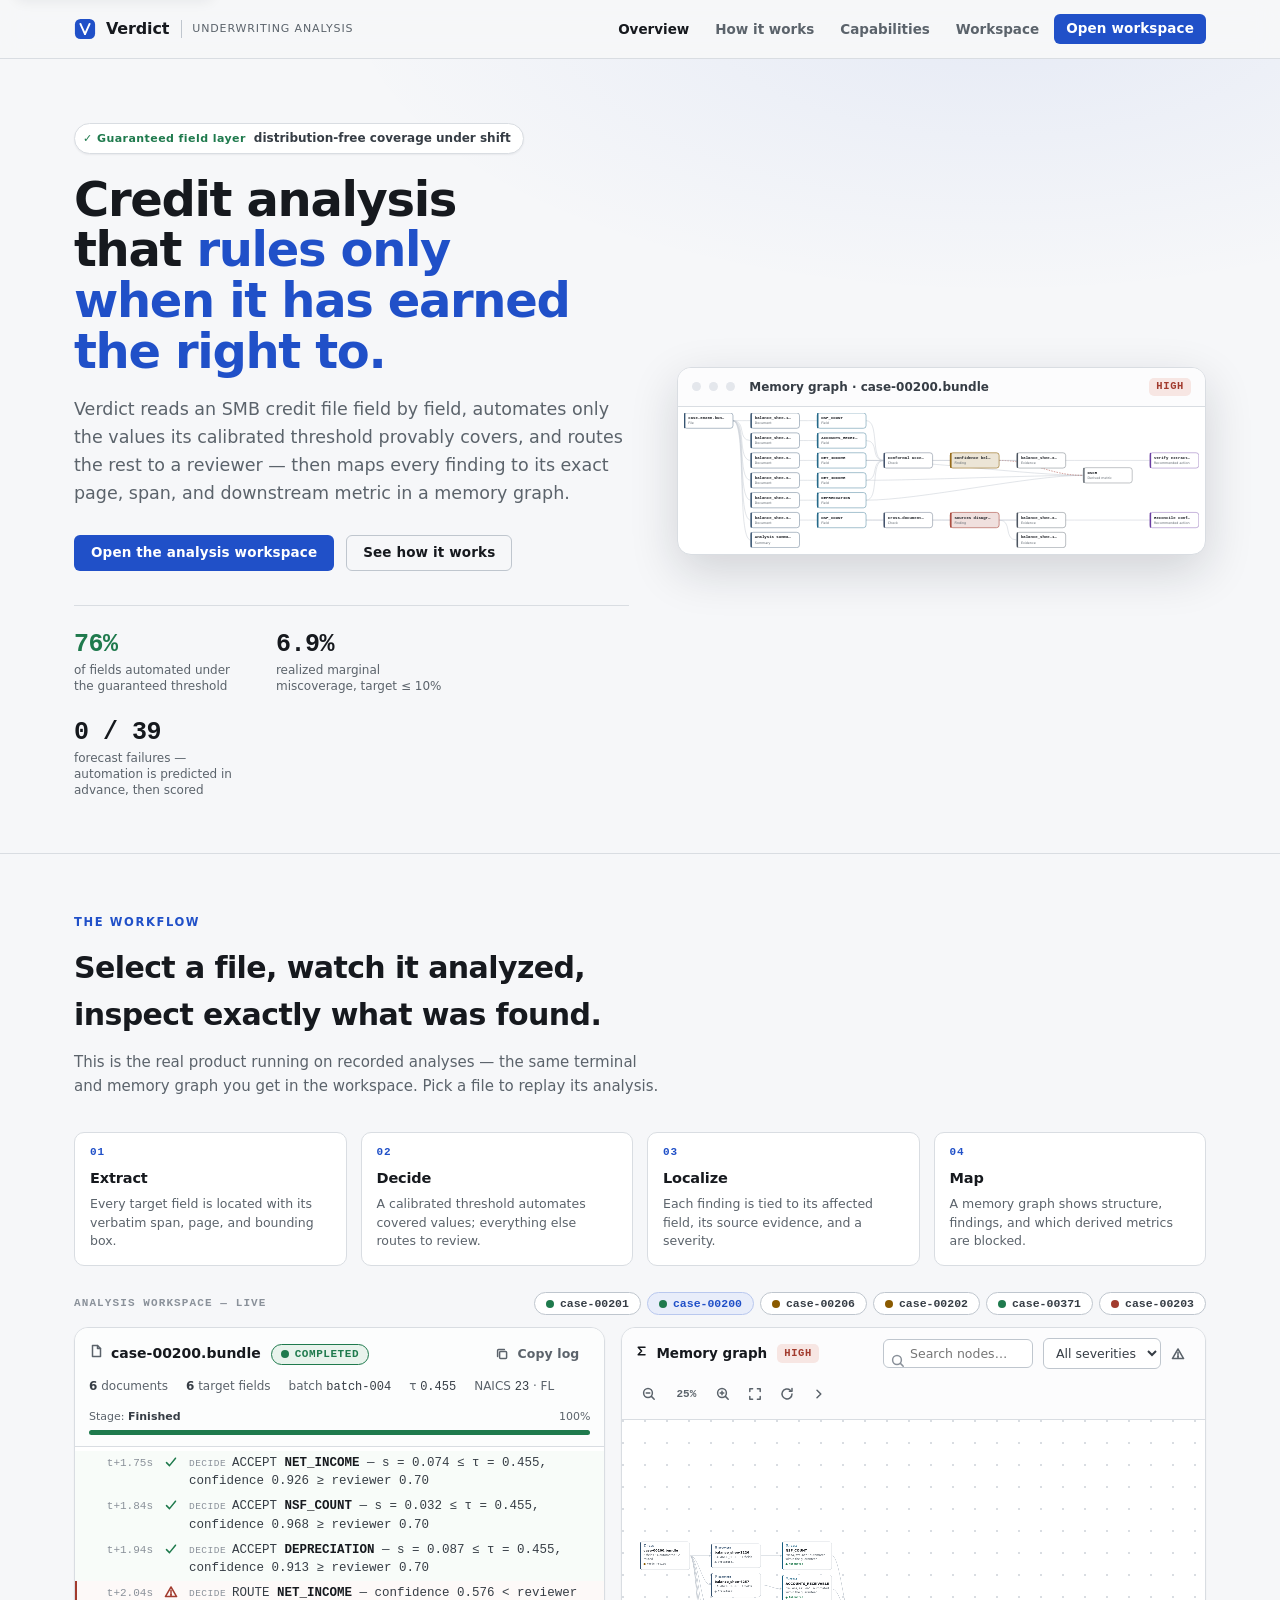
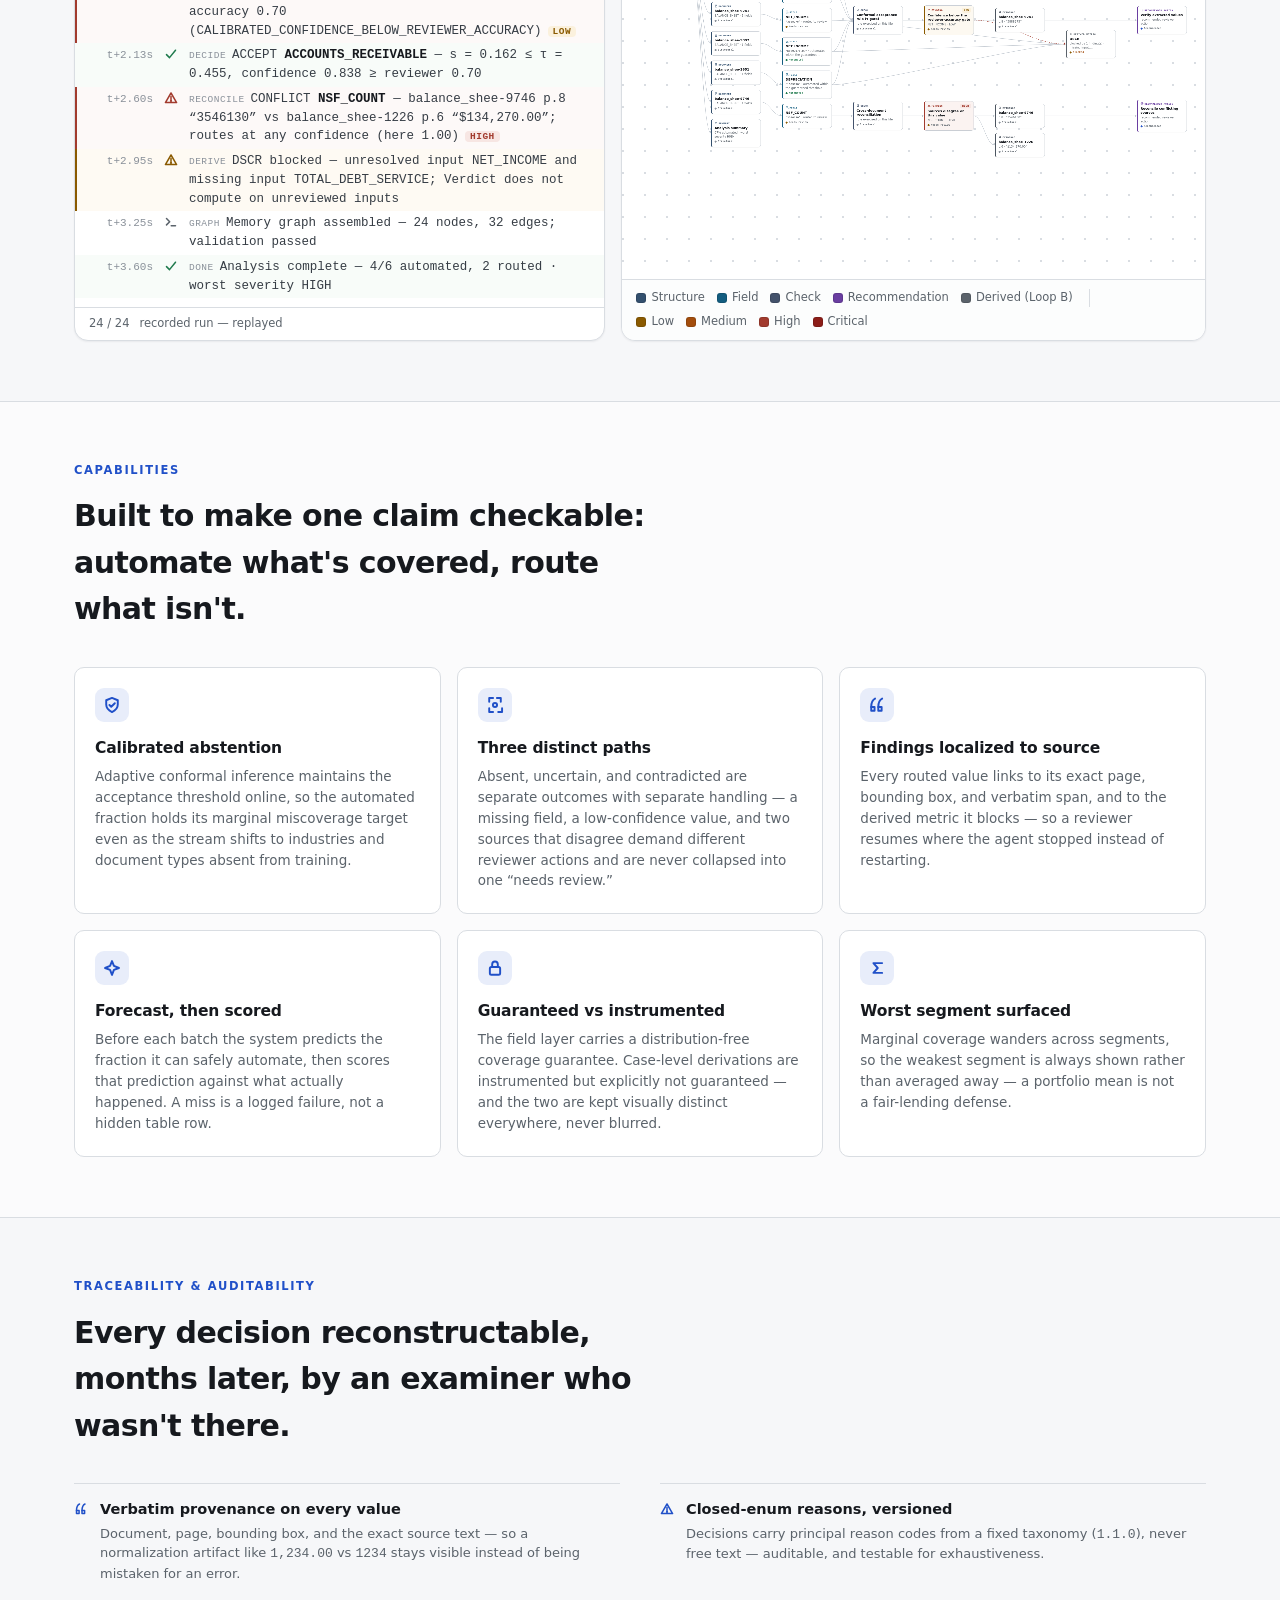
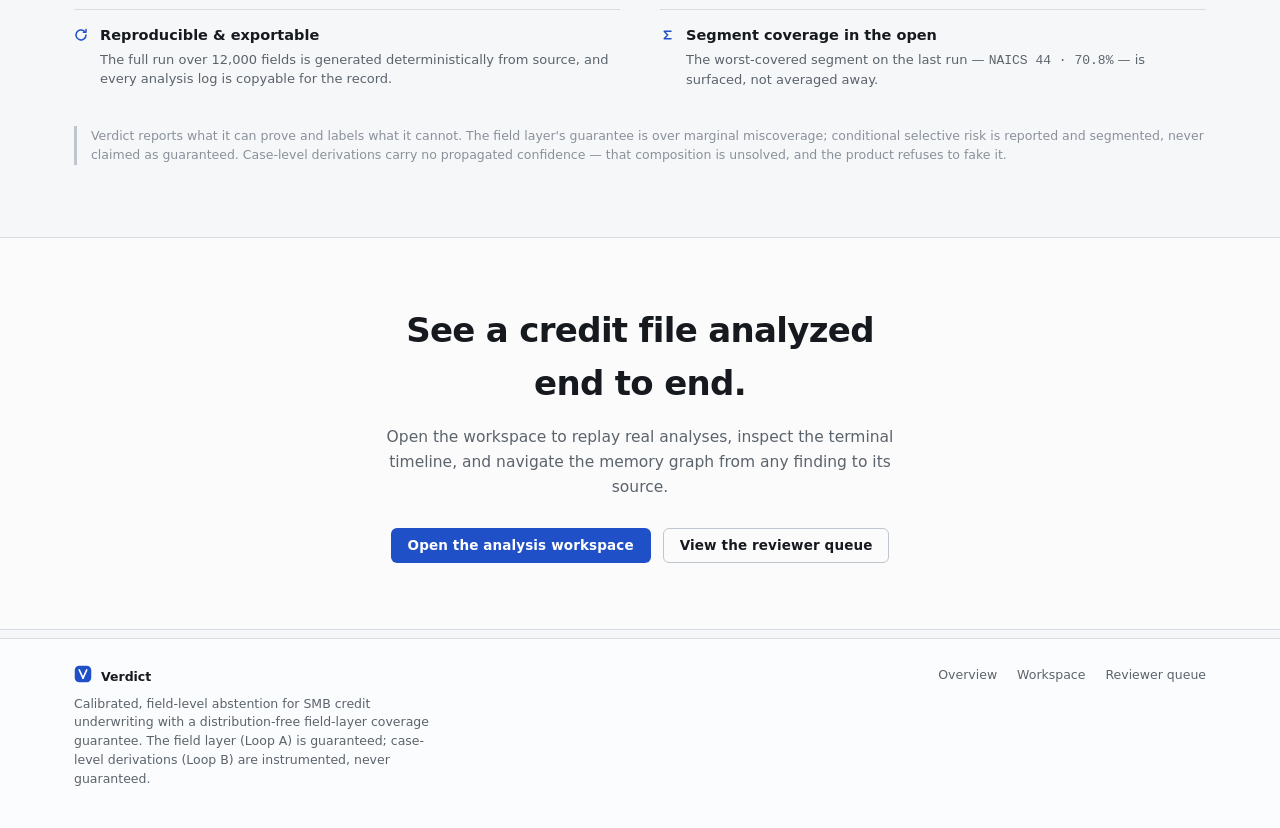
==== Verdictproject/frontend/index.html @ 1e88bda5 "Initial commit" ====
<!doctype html>
<html lang="en">
<head>
<meta charset="utf-8">
<meta name="viewport" content="width=device-width, initial-scale=1">
<title>Verdict — credit underwriting that only rules when it has earned the right to</title>
<meta name="description" content="Verdict analyzes SMB credit files field by field, automates only what its calibrated threshold covers, and maps every finding to its exact source in a memory graph. The field layer carries a distribution-free coverage guarantee.">
<link rel="stylesheet" href="assets/verdict.css">
<link rel="stylesheet" href="assets/terminal.css">
<link rel="stylesheet" href="assets/memory-graph.css">
<link rel="stylesheet" href="assets/home.css">
</head>
<body class="v-body">
<a class="v-skip" href="#flow">Skip to product demo</a>

<nav class="v-nav" aria-label="Primary">
  <div class="v-nav-in">
    <a class="v-brand" href="index.html">
      <span id="nav-logo"></span>
      <span>Verdict</span>
      <span class="v-brand-sub">Underwriting analysis</span>
    </a>
    <div class="v-nav-links">
      <a href="index.html" aria-current="page">Overview</a>
      <a href="#flow">How it works</a>
      <a href="#capabilities">Capabilities</a>
      <a href="workspace.html">Workspace</a>
      <a class="v-btn v-btn-primary v-btn-sm" href="workspace.html">Open workspace</a>
    </div>
  </div>
</nav>

<main class="home">
  <!-- HERO -->
  <header class="hero">
    <div class="hero-in">
      <div>
        <span class="hero-badge">
          <span class="v-chip v-chip-g">&#10003; Guaranteed field layer</span>
          distribution-free coverage under shift
        </span>
        <h1>Credit analysis that <span class="accent">rules only when it has earned the right to.</span></h1>
        <p class="hero-sub">Verdict reads an SMB credit file field by field, automates only the
          values its calibrated threshold provably covers, and routes the rest to a reviewer —
          then maps every finding to its exact page, span, and downstream metric in a memory graph.</p>
        <div class="hero-cta">
          <a class="v-btn v-btn-primary" href="workspace.html">Open the analysis workspace</a>
          <a class="v-btn v-btn-outline" href="#flow">See how it works</a>
        </div>
        <div class="hero-metrics">
          <div class="hero-metric">
            <div class="n pass" id="m-automated">—</div>
            <div class="l">of fields automated under the guaranteed threshold</div>
          </div>
          <div class="hero-metric">
            <div class="n" id="m-miscoverage">—</div>
            <div class="l">realized marginal miscoverage, target <span id="m-alpha">—</span></div>
          </div>
          <div class="hero-metric">
            <div class="n" id="m-forecast-fail">—</div>
            <div class="l">forecast failures — automation is predicted in advance, then scored</div>
          </div>
        </div>
      </div>
      <div class="hero-preview" aria-label="Live memory-graph preview">
        <div class="hero-preview-bar">
          <span class="dot"></span><span class="dot"></span><span class="dot"></span>
          <span class="title">Memory graph · <span id="hero-preview-file">credit file</span></span>
          <span class="v-sev v-sev-NONE tag" id="hero-preview-sev">—</span>
        </div>
        <div class="hero-preview-body"><div id="hero-graph"></div></div>
      </div>
    </div>
  </header>

  <!-- WORKFLOW / PRODUCT DEMO -->
  <section class="sec" id="flow">
    <div class="sec-head">
      <div class="v-eyebrow">The workflow</div>
      <h2>Select a file, watch it analyzed, inspect exactly what was found.</h2>
      <p>This is the real product running on recorded analyses — the same terminal and memory
         graph you get in the workspace. Pick a file to replay its analysis.</p>
    </div>
    <div class="flow-steps">
      <div class="flow-step"><div class="n">01</div><h3>Extract</h3>
        <p>Every target field is located with its verbatim span, page, and bounding box.</p></div>
      <div class="flow-step"><div class="n">02</div><h3>Decide</h3>
        <p>A calibrated threshold automates covered values; everything else routes to review.</p></div>
      <div class="flow-step"><div class="n">03</div><h3>Localize</h3>
        <p>Each finding is tied to its affected field, its source evidence, and a severity.</p></div>
      <div class="flow-step"><div class="n">04</div><h3>Map</h3>
        <p>A memory graph shows structure, findings, and which derived metrics are blocked.</p></div>
    </div>
    <div class="flow-demo">
      <div class="flow-demo-head">
        <span class="label">Analysis workspace — live</span>
        <div class="files" id="flow-files" role="group" aria-label="Choose a file to analyze"></div>
      </div>
      <div class="flow-grid">
        <div id="home-terminal"></div>
        <div id="home-graph"></div>
      </div>
    </div>
  </section>

  <!-- CAPABILITIES -->
  <section class="sec-alt">
    <div class="sec" id="capabilities">
      <div class="sec-head">
        <div class="v-eyebrow">Capabilities</div>
        <h2>Built to make one claim checkable: automate what's covered, route what isn't.</h2>
      </div>
      <div class="caps">
        <div class="cap">
          <div class="cap-ic" id="cap-1"></div>
          <h3>Calibrated abstention</h3>
          <p>Adaptive conformal inference maintains the acceptance threshold online, so the
             automated fraction holds its marginal miscoverage target even as the stream shifts
             to industries and document types absent from training.</p>
        </div>
        <div class="cap">
          <div class="cap-ic" id="cap-2"></div>
          <h3>Three distinct paths</h3>
          <p>Absent, uncertain, and contradicted are separate outcomes with separate handling —
             a missing field, a low-confidence value, and two sources that disagree demand
             different reviewer actions and are never collapsed into one “needs review.”</p>
        </div>
        <div class="cap">
          <div class="cap-ic" id="cap-3"></div>
          <h3>Findings localized to source</h3>
          <p>Every routed value links to its exact page, bounding box, and verbatim span, and to
             the derived metric it blocks — so a reviewer resumes where the agent stopped instead
             of restarting.</p>
        </div>
        <div class="cap">
          <div class="cap-ic" id="cap-4"></div>
          <h3>Forecast, then scored</h3>
          <p>Before each batch the system predicts the fraction it can safely automate, then
             scores that prediction against what actually happened. A miss is a logged failure,
             not a hidden table row.</p>
        </div>
        <div class="cap">
          <div class="cap-ic" id="cap-5"></div>
          <h3>Guaranteed vs instrumented</h3>
          <p>The field layer carries a distribution-free coverage guarantee. Case-level
             derivations are instrumented but explicitly not guaranteed — and the two are kept
             visually distinct everywhere, never blurred.</p>
        </div>
        <div class="cap">
          <div class="cap-ic" id="cap-6"></div>
          <h3>Worst segment surfaced</h3>
          <p>Marginal coverage wanders across segments, so the weakest segment is always shown
             rather than averaged away — a portfolio mean is not a fair-lending defense.</p>
        </div>
      </div>
    </div>
  </section>

  <!-- TRUST / CREDIBILITY -->
  <section class="sec">
    <div class="sec-head">
      <div class="v-eyebrow">Traceability &amp; auditability</div>
      <h2>Every decision reconstructable, months later, by an examiner who wasn't there.</h2>
    </div>
    <div class="trust">
      <div class="trust-item"><span class="ic" id="tr-1"></span><div>
        <h3>Verbatim provenance on every value</h3>
        <p>Document, page, bounding box, and the exact source text — so a normalization artifact
           like <span class="v-mono">1,234.00</span> vs <span class="v-mono">1234</span> stays
           visible instead of being mistaken for an error.</p></div></div>
      <div class="trust-item"><span class="ic" id="tr-2"></span><div>
        <h3>Closed-enum reasons, versioned</h3>
        <p>Decisions carry principal reason codes from a fixed taxonomy
           (<span class="v-mono" id="t-taxonomy">—</span>), never free text — auditable, and
           testable for exhaustiveness.</p></div></div>
      <div class="trust-item"><span class="ic" id="tr-3"></span><div>
        <h3>Reproducible &amp; exportable</h3>
        <p>The full run over <span id="t-fields">—</span> fields is generated deterministically
           from source, and every analysis log is copyable for the record.</p></div></div>
      <div class="trust-item"><span class="ic" id="tr-4"></span><div>
        <h3>Segment coverage in the open</h3>
        <p>The worst-covered segment on the last run — <span class="v-mono" id="t-worst">—</span> —
           is surfaced, not averaged away.</p></div></div>
    </div>
    <p class="trust-note">Verdict reports what it can prove and labels what it cannot. The field
      layer's guarantee is over marginal miscoverage; conditional selective risk is reported and
      segmented, never claimed as guaranteed. Case-level derivations carry no propagated
      confidence — that composition is unsolved, and the product refuses to fake it.</p>
  </section>

  <!-- FINAL CTA -->
  <section class="sec-alt">
    <div class="cta">
      <h2>See a credit file analyzed end to end.</h2>
      <p>Open the workspace to replay real analyses, inspect the terminal timeline, and navigate
         the memory graph from any finding to its source.</p>
      <div class="hero-cta">
        <a class="v-btn v-btn-primary" href="workspace.html">Open the analysis workspace</a>
        <a class="v-btn v-btn-outline" href="queue.html">View the reviewer queue</a>
      </div>
    </div>
  </section>
</main>

<footer class="v-foot">
  <div class="v-foot-in">
    <div>
      <div class="brand"><span id="foot-logo"></span> Verdict</div>
      <p>Calibrated, field-level abstention for SMB credit underwriting with a distribution-free
         field-layer coverage guarantee. The field layer (Loop A) is guaranteed; case-level
         derivations (Loop B) are instrumented, never guaranteed.</p>
    </div>
    <div class="v-foot-links">
      <a href="index.html">Overview</a>
      <a href="workspace.html">Workspace</a>
      <a href="queue.html">Reviewer queue</a>
    </div>
  </div>
</footer>

<script type="application/json" id="report">{"meta":{"config":"configs/shift_severe.yaml","taxonomy_version":"1.1.0","generated_at":"2026-07-21T02:29:09+00:00","seed":1,"r_star":0.05,"alpha":0.1,"delta":0.05,"gamma":0.005,"target_coverage":0.9,"n_cases":2000,"n_fields":12000,"hotpotqa_archetype":"MULTI_DOCUMENT_DERIVED","calibrator":{"aurc_raw":0.0476,"aurc_calibrator":0.0592,"on_path":false,"routing_signal":"raw_extractor_softmax","note":"The Kamath RF calibrator is OFF-PATH: on this synthetic stream it does not beat raw extractor softmax on risk\u2013coverage AUC (no structural correctness signal beyond softmax top-1), so routing uses raw extractor confidence and the value is labelled 'raw', not 'calibrated'. On a real corpus with informative structure (Kamath \u00a74) the calibrator may win \u2014 this check re-decides automatically."}},"claim":{"statement":"On conditional selective risk (Geifman Eq. 1) at a single r*=0.05, over randomized adjacent calibrate/deploy windows of a non-exchangeable stream (aggregated over 8 seeds), the naive confidence-threshold rule violates r* on 57% of held-out windows (min 51% across seeds) while Verdict's risk-controlled threshold (SGR / Gascuel\u2013Caraux bound) violates on 15%. Separately, the field loop's ACI update holds a distribution-free MARGINAL miscoverage guarantee at \u03b1=0.1 (a distinct quantity, not conflated). Synthetic stream \u2014 see limitations.","comparison":{"metric":"conditional_selective_risk","metric_definition":"R(f,g) = errors_among_accepted / accepted (Geifman 2017 Eq. 1)","r_star":0.05,"system_r_star":0.05,"naive_r_star":0.05,"system_rule":"Verdict risk-controlled threshold (SGR / Gascuel\u2013Caraux bound)","naive_rule":"boundary-sitting max-coverage threshold (Geifman \u00a75.2)","n_windows":250,"window":200,"naive_violation_rate":0.5715,"naive_violation_rate_min":0.512,"naive_conditional_selective_risk":0.0571,"system_violation_rate":0.147,"system_conditional_selective_risk":0.0138,"n_seeds":8,"seeds":[{"naive_violation_rate":0.616,"naive_conditional_selective_risk":0.0576,"system_violation_rate":0.24,"system_conditional_selective_risk":0.0214,"seed":1},{"naive_violation_rate":0.512,"naive_conditional_selective_risk":0.0553,"system_violation_rate":0.16,"system_conditional_selective_risk":0.0135,"seed":2},{"naive_violation_rate":0.54,"naive_conditional_selective_risk":0.0547,"system_violation_rate":0.18,"system_conditional_selective_risk":0.0184,"seed":3},{"naive_violation_rate":0.604,"naive_conditional_selective_risk":0.0602,"system_violation_rate":0.072,"system_conditional_selective_risk":0.008,"seed":4},{"naive_violation_rate":0.548,"naive_conditional_selective_risk":0.0543,"system_violation_rate":0.076,"system_conditional_selective_risk":0.0066,"seed":5},{"naive_violation_rate":0.6,"naive_conditional_selective_risk":0.06,"system_violation_rate":0.168,"system_conditional_selective_risk":0.0181,"seed":6},{"naive_violation_rate":0.572,"naive_conditional_selective_risk":0.0587,"system_violation_rate":0.112,"system_conditional_selective_risk":0.009,"seed":7},{"naive_violation_rate":0.58,"naive_conditional_selective_risk":0.0564,"system_violation_rate":0.168,"system_conditional_selective_risk":0.0155,"seed":8}],"system_beats_naive":true},"guarantee":{"metric":"marginal_miscoverage","metric_definition":"auto-and-wrong / ALL fields (not conditional on acceptance)","loop":"A","guaranteed":true,"alpha":0.1,"system_realized_marginal_miscoverage":0.0688,"system_realized_conditional_selective_risk":0.0904,"holds_at_alpha":true},"naive_violation_rate":0.5715,"naive_violation_rate_min":0.512,"naive_mean_relative_violation_seed1":0.4995,"naive_violates_majority":true,"system_overall_marginal_miscoverage":0.0688,"system_holds_guarantee":true},"forecast":{"loop":"A","guaranteed":true,"n_forecasts_scored":39,"n_forecast_failures":0,"failure_rate":0.0,"mean_predicted_automation":0.7609,"mean_realized_automation":0.7612,"batches":[{"batch_id":"batch-000","loop":"A","guaranteed":true,"predicted_automation_rate":0.0,"realized_automation_rate":0.0,"target_marginal_miscoverage":0.1,"realized_marginal_miscoverage":0.0,"realized_conditional_selective_risk":0.0,"alpha_t":0.7,"is_failure":false},{"batch_id":"batch-001","loop":"A","guaranteed":true,"predicted_automation_rate":0.7,"realized_automation_rate":0.7367,"target_marginal_miscoverage":0.1,"realized_marginal_miscoverage":0.04,"realized_conditional_selective_risk":0.0543,"alpha_t":1.002,"is_failure":false},{"batch_id":"batch-002","loop":"A","guaranteed":true,"predicted_automation_rate":0.7867,"realized_automation_rate":0.7733,"target_marginal_miscoverage":0.1,"realized_marginal_miscoverage":0.0867,"realized_conditional_selective_risk":0.1121,"alpha_t":1.02,"is_failure":false},{"batch_id":"batch-003","loop":"A","guaranteed":true,"predicted_automation_rate":0.7733,"realized_automation_rate":0.7767,"target_marginal_miscoverage":0.1,"realized_marginal_miscoverage":0.06,"realized_conditional_selective_risk":0.0773,"alpha_t":0.98,"is_failure":false},{"batch_id":"batch-004","loop":"A","guaranteed":true,"predicted_automation_rate":0.7767,"realized_automation_rate":0.82,"target_marginal_miscoverage":0.1,"realized_marginal_miscoverage":0.0633,"realized_conditional_selective_risk":0.0772,"alpha_t":1.01,"is_failure":false},{"batch_id":"batch-005","loop":"A","guaranteed":true,"predicted_automation_rate":0.82,"realized_automation_rate":0.7333,"target_marginal_miscoverage":0.1,"realized_marginal_miscoverage":0.0567,"realized_conditional_selective_risk":0.0773,"alpha_t":1.016,"is_failure":false},{"batch_id":"batch-006","loop":"A","guaranteed":true,"predicted_automation_rate":0.7333,"realized_automation_rate":0.78,"target_marginal_miscoverage":0.1,"realized_marginal_miscoverage":0.0733,"realized_conditional_selective_risk":0.094,"alpha_t":0.958,"is_failure":false},{"batch_id":"batch-007","loop":"A","guaranteed":true,"predicted_automation_rate":0.78,"realized_automation_rate":0.7933,"target_marginal_miscoverage":0.1,"realized_marginal_miscoverage":0.0567,"realized_conditional_selective_risk":0.0714,"alpha_t":1.02,"is_failure":false},{"batch_id":"batch-008","loop":"A","guaranteed":true,"predicted_automation_rate":0.7933,"realized_automation_rate":0.7967,"target_marginal_miscoverage":0.1,"realized_marginal_miscoverage":0.06,"realized_conditional_selective_risk":0.0753,"alpha_t":1.008,"is_failure":false},{"batch_id":"batch-009","loop":"A","guaranteed":true,"predicted_automation_rate":0.7967,"realized_automation_rate":0.7733,"target_marginal_miscoverage":0.1,"realized_marginal_miscoverage":0.07,"realized_conditional_selective_risk":0.0905,"alpha_t":1.02,"is_failure":false},{"batch_id":"batch-010","loop":"A","guaranteed":true,"predicted_automation_rate":0.7733,"realized_automation_rate":0.7767,"target_marginal_miscoverage":0.1,"realized_marginal_miscoverage":0.0567,"realized_conditional_selective_risk":0.073,"alpha_t":0.992,"is_failure":false},{"batch_id":"batch-011","loop":"A","guaranteed":true,"predicted_automation_rate":0.7767,"realized_automation_rate":0.7533,"target_marginal_miscoverage":0.1,"realized_marginal_miscoverage":0.0633,"realized_conditional_selective_risk":0.0841,"alpha_t":0.996,"is_failure":false},{"batch_id":"batch-012","loop":"A","guaranteed":true,"predicted_automation_rate":0.7533,"realized_automation_rate":0.7633,"target_marginal_miscoverage":0.1,"realized_marginal_miscoverage":0.0767,"realized_conditional_selective_risk":0.1004,"alpha_t":0.996,"is_failure":false},{"batch_id":"batch-013","loop":"A","guaranteed":true,"predicted_automation_rate":0.7633,"realized_automation_rate":0.7633,"target_marginal_miscoverage":0.1,"realized_marginal_miscoverage":0.0633,"realized_conditional_selective_risk":0.083,"alpha_t":0.982,"is_failure":false},{"batch_id":"batch-014","loop":"A","guaranteed":true,"predicted_automation_rate":0.7633,"realized_automation_rate":0.76,"target_marginal_miscoverage":0.1,"realized_marginal_miscoverage":0.0867,"realized_conditional_selective_risk":0.114,"alpha_t":0.994,"is_failure":false},{"batch_id":"batch-015","loop":"A","guaranteed":true,"predicted_automation_rate":0.76,"realized_automation_rate":0.76,"target_marginal_miscoverage":0.1,"realized_marginal_miscoverage":0.0867,"realized_conditional_selective_risk":0.114,"alpha_t":0.922,"is_failure":false},{"batch_id":"batch-016","loop":"A","guaranteed":true,"predicted_automation_rate":0.76,"realized_automation_rate":0.8067,"target_marginal_miscoverage":0.1,"realized_marginal_miscoverage":0.0967,"realized_conditional_selective_risk":0.1198,"alpha_t":0.942,"is_failure":false},{"batch_id":"batch-017","loop":"A","guaranteed":true,"predicted_automation_rate":0.8067,"realized_automation_rate":0.79,"target_marginal_miscoverage":0.1,"realized_marginal_miscoverage":0.09,"realized_conditional_selective_risk":0.1139,"alpha_t":0.982,"is_failure":false},{"batch_id":"batch-018","loop":"A","guaranteed":true,"predicted_automation_rate":0.79,"realized_automation_rate":0.7667,"target_marginal_miscoverage":0.1,"realized_marginal_miscoverage":0.0867,"realized_conditional_selective_risk":0.113,"alpha_t":1.002,"is_failure":false},{"batch_id":"batch-019","loop":"A","guaranteed":true,"predicted_automation_rate":0.7667,"realized_automation_rate":0.7933,"target_marginal_miscoverage":0.1,"realized_marginal_miscoverage":0.05,"realized_conditional_selective_risk":0.063,"alpha_t":1.02,"is_failure":false},{"batch_id":"batch-020","loop":"A","guaranteed":true,"predicted_automation_rate":0.7933,"realized_automation_rate":0.8133,"target_marginal_miscoverage":0.1,"realized_marginal_miscoverage":0.0467,"realized_conditional_selective_risk":0.0574,"alpha_t":1.018,"is_failure":false},{"batch_id":"batch-021","loop":"A","guaranteed":true,"predicted_automation_rate":0.8133,"realized_automation_rate":0.7867,"target_marginal_miscoverage":0.1,"realized_marginal_miscoverage":0.08,"realized_conditional_selective_risk":0.1017,"alpha_t":1.02,"is_failure":false},{"batch_id":"batch-022","loop":"A","guaranteed":true,"predicted_automation_rate":0.7867,"realized_automation_rate":0.8,"target_marginal_miscoverage":0.1,"realized_marginal_miscoverage":0.0667,"realized_conditional_selective_risk":0.0833,"alpha_t":1.02,"is_failure":false},{"batch_id":"batch-023","loop":"A","guaranteed":true,"predicted_automation_rate":0.8,"realized_automation_rate":0.7533,"target_marginal_miscoverage":0.1,"realized_marginal_miscoverage":0.0733,"realized_conditional_selective_risk":0.0973,"alpha_t":0.974,"is_failure":false},{"batch_id":"batch-024","loop":"A","guaranteed":true,"predicted_automation_rate":0.7533,"realized_automation_rate":0.8067,"target_marginal_miscoverage":0.1,"realized_marginal_miscoverage":0.0867,"realized_conditional_selective_risk":0.1074,"alpha_t":0.982,"is_failure":false},{"batch_id":"batch-025","loop":"A","guaranteed":true,"predicted_automation_rate":0.8067,"realized_automation_rate":0.7733,"target_marginal_miscoverage":0.1,"realized_marginal_miscoverage":0.0533,"realized_conditional_selective_risk":0.069,"alpha_t":0.98,"is_failure":false},{"batch_id":"batch-026","loop":"A","guaranteed":true,"predicted_automation_rate":0.7733,"realized_automation_rate":0.7567,"target_marginal_miscoverage":0.1,"realized_marginal_miscoverage":0.0533,"realized_conditional_selective_risk":0.0705,"alpha_t":1.02,"is_failure":false},{"batch_id":"batch-027","loop":"A","guaranteed":true,"predicted_automation_rate":0.7567,"realized_automation_rate":0.76,"target_marginal_miscoverage":0.1,"realized_marginal_miscoverage":0.0667,"realized_conditional_selective_risk":0.0877,"alpha_t":1.006,"is_failure":false},{"batch_id":"batch-028","loop":"A","guaranteed":true,"predicted_automation_rate":0.76,"realized_automation_rate":0.7767,"target_marginal_miscoverage":0.1,"realized_marginal_miscoverage":0.0733,"realized_conditional_selective_risk":0.0944,"alpha_t":1.01,"is_failure":false},{"batch_id":"batch-029","loop":"A","guaranteed":true,"predicted_automation_rate":0.7767,"realized_automation_rate":0.8,"target_marginal_miscoverage":0.1,"realized_marginal_miscoverage":0.0833,"realized_conditional_selective_risk":0.1042,"alpha_t":0.968,"is_failure":false},{"batch_id":"batch-030","loop":"A","guaranteed":true,"predicted_automation_rate":0.8,"realized_automation_rate":0.8267,"target_marginal_miscoverage":0.1,"realized_marginal_miscoverage":0.0767,"realized_conditional_selective_risk":0.0927,"alpha_t":1.01,"is_failure":false},{"batch_id":"batch-031","loop":"A","guaranteed":true,"predicted_automation_rate":0.8267,"realized_automation_rate":0.7733,"target_marginal_miscoverage":0.1,"realized_marginal_miscoverage":0.06,"realized_conditional_selective_risk":0.0776,"alpha_t":1.01,"is_failure":false},{"batch_id":"batch-032","loop":"A","guaranteed":true,"predicted_automation_rate":0.7733,"realized_automation_rate":0.81,"target_marginal_miscoverage":0.1,"realized_marginal_miscoverage":0.0933,"realized_conditional_selective_risk":0.1152,"alpha_t":1.006,"is_failure":false},{"batch_id":"batch-033","loop":"A","guaranteed":true,"predicted_automation_rate":0.81,"realized_automation_rate":0.8,"target_marginal_miscoverage":0.1,"realized_marginal_miscoverage":0.0733,"realized_conditional_selective_risk":0.0917,"alpha_t":1.02,"is_failure":false},{"batch_id":"batch-034","loop":"A","guaranteed":true,"predicted_automation_rate":0.8,"realized_automation_rate":0.82,"target_marginal_miscoverage":0.1,"realized_marginal_miscoverage":0.0967,"realized_conditional_selective_risk":0.1179,"alpha_t":0.902,"is_failure":false},{"batch_id":"batch-035","loop":"A","guaranteed":true,"predicted_automation_rate":0.82,"realized_automation_rate":0.7567,"target_marginal_miscoverage":0.1,"realized_marginal_miscoverage":0.0867,"realized_conditional_selective_risk":0.1145,"alpha_t":0.982,"is_failure":false},{"batch_id":"batch-036","loop":"A","guaranteed":true,"predicted_automation_rate":0.7567,"realized_automation_rate":0.78,"target_marginal_miscoverage":0.1,"realized_marginal_miscoverage":0.0633,"realized_conditional_selective_risk":0.0812,"alpha_t":1.004,"is_failure":false},{"batch_id":"batch-037","loop":"A","guaranteed":true,"predicted_automation_rate":0.78,"realized_automation_rate":0.7933,"target_marginal_miscoverage":0.1,"realized_marginal_miscoverage":0.0667,"realized_conditional_selective_risk":0.084,"alpha_t":1.002,"is_failure":false},{"batch_id":"batch-038","loop":"A","guaranteed":true,"predicted_automation_rate":0.7933,"realized_automation_rate":0.7833,"target_marginal_miscoverage":0.1,"realized_marginal_miscoverage":0.06,"realized_conditional_selective_risk":0.0766,"alpha_t":1.012,"is_failure":false},{"batch_id":"batch-039","loop":"A","guaranteed":true,"predicted_automation_rate":0.7833,"realized_automation_rate":0.76,"target_marginal_miscoverage":0.1,"realized_marginal_miscoverage":0.07,"realized_conditional_selective_risk":0.0921,"alpha_t":1.02,"is_failure":false}]},"coverage":{"loop":"A","guaranteed":true,"overall":{"segment":"__overall__","n":12000,"realized_coverage":0.7612,"realized_marginal_miscoverage":0.0688,"target_coverage":0.9,"coverage_shortfall":0.1388},"worst_coverage_segment":"44","worst_miscoverage_segment":"54","by_segment":{"45":{"segment":"45","n":1302,"realized_coverage":0.7273,"realized_marginal_miscoverage":0.0576,"target_coverage":0.9,"coverage_shortfall":0.1727},"23":{"segment":"23","n":1146,"realized_coverage":0.74,"realized_marginal_miscoverage":0.062,"target_coverage":0.9,"coverage_shortfall":0.16},"44":{"segment":"44","n":1122,"realized_coverage":0.7077,"realized_marginal_miscoverage":0.0508,"target_coverage":0.9,"coverage_shortfall":0.1923},"72":{"segment":"72","n":1248,"realized_coverage":0.7476,"realized_marginal_miscoverage":0.0665,"target_coverage":0.9,"coverage_shortfall":0.1524},"21":{"segment":"21","n":1764,"realized_coverage":0.7721,"realized_marginal_miscoverage":0.0675,"target_coverage":0.9,"coverage_shortfall":0.1279},"52":{"segment":"52","n":1734,"realized_coverage":0.7849,"realized_marginal_miscoverage":0.075,"target_coverage":0.9,"coverage_shortfall":0.1151},"54":{"segment":"54","n":1746,"realized_coverage":0.7869,"realized_marginal_miscoverage":0.0796,"target_coverage":0.9,"coverage_shortfall":0.1131},"11":{"segment":"11","n":1938,"realized_coverage":0.7817,"realized_marginal_miscoverage":0.0784,"target_coverage":0.9,"coverage_shortfall":0.1183}}},"shift":{"loop":"A","guaranteed":true,"expected_shift_statistic":0.01496,"gamma_star":0.17296,"thm42_bound_at_gamma":0.77282,"ood_rate_by_window":[0.655,0.445,0.355,0.15,0.44,0.535,0.49,0.325,0.895,0.865,0.665,0.435,0.69,0.8,0.535,1.0,0.985,0.805,0.3,0.59,0.835,0.945,0.605,0.685,0.835,0.935,0.975,0.85,1.0,0.955],"first_window_ood":0.655,"last_window_ood":0.955},"fairness":{"loop":"B","guaranteed":false,"note":"End-to-end disparate impact on the composed system (Mozannar \u00a76.5: fairness does not compose). Instrumented, not guaranteed \u2014 case truth is delayed and selective.","fpr_by_segment":{"45":0.1395,"23":0.2166,"44":0.1613,"72":0.2778,"21":0.335,"52":0.3175,"54":0.316,"11":0.3151},"worst_segment":"21","max_gap":0.1954},"budget":{"total":40,"spent":20,"remaining":20,"burn_fraction":0.5},"queue":[{"id":"q2-000","loop":"A","guaranteed":true,"path":"PATH_2","path_label":"Uncertain","field_type":"TOTAL_DEPOSITS","decision":"ROUTE","reason":{"code":"CONFORMITY_SCORE_ABOVE_THRESHOLD","label":"Uncertainty above the guaranteed threshold"},"confidence":0.717,"reviewer_accuracy":0.7,"ood_score":0.25,"established":{"summary":"Value extracted and normalized; uncertainty exceeded the guaranteed threshold.","steps":[{"label":"Located value","detail":"$2,959,202.00","ok":true},{"label":"Normalized","detail":"2,959,202","ok":true},{"label":"Scale-normalized conformity score","detail":"ood=0.25","ok":true},{"label":"Confidence vs guaranteed threshold","detail":"below threshold \u2014 needs review","ok":false}]},"provenance":{"doc_id":"multi_docume-5738","page":7,"bbox":[0.57,0.712,0.69,0.742],"raw_span":"$2,959,202.00","archetype":"MULTI_DOCUMENT_DERIVED"}},{"id":"q2-001","loop":"A","guaranteed":true,"path":"PATH_2","path_label":"Uncertain","field_type":"NSF_COUNT","decision":"ROUTE","reason":{"code":"CONFORMITY_SCORE_ABOVE_THRESHOLD","label":"Uncertainty above the guaranteed threshold"},"confidence":0.749,"reviewer_accuracy":0.7,"ood_score":0.25,"established":{"summary":"Value extracted and normalized; uncertainty exceeded the guaranteed threshold.","steps":[{"label":"Located value","detail":"$3,431,084.00","ok":true},{"label":"Normalized","detail":"3,431,084","ok":true},{"label":"Scale-normalized conformity score","detail":"ood=0.25","ok":true},{"label":"Confidence vs guaranteed threshold","detail":"below threshold \u2014 needs review","ok":false}]},"provenance":{"doc_id":"multi_docume-2889","page":2,"bbox":[0.202,0.388,0.322,0.418],"raw_span":"$3,431,084.00","archetype":"MULTI_DOCUMENT_DERIVED"}},{"id":"q2-002","loop":"A","guaranteed":true,"path":"PATH_2","path_label":"Uncertain","field_type":"NSF_COUNT","decision":"ROUTE","reason":{"code":"CONFORMITY_SCORE_ABOVE_THRESHOLD","label":"Uncertainty above the guaranteed threshold"},"confidence":0.769,"reviewer_accuracy":0.7,"ood_score":0.25,"established":{"summary":"Value extracted and normalized; uncertainty exceeded the guaranteed threshold.","steps":[{"label":"Located value","detail":"1034384","ok":true},{"label":"Normalized","detail":"1,034,384","ok":true},{"label":"Scale-normalized conformity score","detail":"ood=0.25","ok":true},{"label":"Confidence vs guaranteed threshold","detail":"below threshold \u2014 needs review","ok":false}]},"provenance":{"doc_id":"multi_docume-5229","page":3,"bbox":[0.373,0.427,0.493,0.457],"raw_span":"1034384","archetype":"MULTI_DOCUMENT_DERIVED"}},{"id":"q2-003","loop":"A","guaranteed":true,"path":"PATH_2","path_label":"Uncertain","field_type":"ACCOUNTS_RECEIVABLE","decision":"ROUTE","reason":{"code":"CONFORMITY_SCORE_ABOVE_THRESHOLD","label":"Uncertainty above the guaranteed threshold"},"confidence":0.638,"reviewer_accuracy":0.7,"ood_score":0.25,"established":{"summary":"Value extracted and normalized; uncertainty exceeded the guaranteed threshold.","steps":[{"label":"Located value","detail":"733948","ok":true},{"label":"Normalized","detail":"733,948","ok":true},{"label":"Scale-normalized conformity score","detail":"ood=0.25","ok":true},{"label":"Confidence vs guaranteed threshold","detail":"below threshold \u2014 needs review","ok":false}]},"provenance":{"doc_id":"multi_docume-7348","page":1,"bbox":[0.536,0.718,0.656,0.748],"raw_span":"733948","archetype":"MULTI_DOCUMENT_DERIVED"}},{"id":"q2-004","loop":"A","guaranteed":true,"path":"PATH_2","path_label":"Uncertain","field_type":"NSF_COUNT","decision":"ROUTE","reason":{"code":"CONFORMITY_SCORE_ABOVE_THRESHOLD","label":"Uncertainty above the guaranteed threshold"},"confidence":0.758,"reviewer_accuracy":0.7,"ood_score":0.25,"established":{"summary":"Value extracted and normalized; uncertainty exceeded the guaranteed threshold.","steps":[{"label":"Located value","detail":"$2,412,133.00","ok":true},{"label":"Normalized","detail":"2,412,133","ok":true},{"label":"Scale-normalized conformity score","detail":"ood=0.25","ok":true},{"label":"Confidence vs guaranteed threshold","detail":"below threshold \u2014 needs review","ok":false}]},"provenance":{"doc_id":"multi_docume-7941","page":1,"bbox":[0.107,0.216,0.227,0.246],"raw_span":"$2,412,133.00","archetype":"MULTI_DOCUMENT_DERIVED"}},{"id":"q2-005","loop":"A","guaranteed":true,"path":"PATH_2","path_label":"Uncertain","field_type":"TOTAL_DEBT_SERVICE","decision":"ROUTE","reason":{"code":"CONFORMITY_SCORE_ABOVE_THRESHOLD","label":"Uncertainty above the guaranteed threshold"},"confidence":0.616,"reviewer_accuracy":0.7,"ood_score":0.0,"established":{"summary":"Value extracted and normalized; uncertainty exceeded the guaranteed threshold.","steps":[{"label":"Located value","detail":"$4,869,535.00","ok":true},{"label":"Normalized","detail":"4,869,535","ok":true},{"label":"Scale-normalized conformity score","detail":"ood=0.00","ok":true},{"label":"Confidence vs guaranteed threshold","detail":"below threshold \u2014 needs review","ok":false}]},"provenance":{"doc_id":"tax_return_1-6845","page":4,"bbox":[0.451,0.763,0.571,0.793],"raw_span":"$4,869,535.00","archetype":"TAX_RETURN_1120S"}},{"id":"q2-006","loop":"A","guaranteed":true,"path":"PATH_2","path_label":"Uncertain","field_type":"COGS","decision":"ACCEPT","reason":{"code":"CONFORMITY_SCORE_WITHIN_THRESHOLD","label":"Uncertainty within the guaranteed threshold"},"confidence":0.802,"reviewer_accuracy":0.7,"ood_score":0.0,"established":{"summary":"Value extracted, normalized, and automated within the guaranteed threshold.","steps":[{"label":"Located value","detail":"$2,775,537.00","ok":true},{"label":"Normalized","detail":"2,775,537","ok":true},{"label":"Scale-normalized conformity score","detail":"ood=0.00","ok":true},{"label":"Confidence vs guaranteed threshold","detail":"within threshold \u2014 automated","ok":true}]},"provenance":{"doc_id":"tax_return_1-5727","page":2,"bbox":[0.418,0.694,0.538,0.724],"raw_span":"$2,775,537.00","archetype":"TAX_RETURN_1120S"}},{"id":"q2-007","loop":"A","guaranteed":true,"path":"PATH_2","path_label":"Uncertain","field_type":"NET_INCOME","decision":"ROUTE","reason":{"code":"CONFORMITY_SCORE_ABOVE_THRESHOLD","label":"Uncertainty above the guaranteed threshold"},"confidence":0.713,"reviewer_accuracy":0.7,"ood_score":0.037,"established":{"summary":"Value extracted and normalized; uncertainty exceeded the guaranteed threshold.","steps":[{"label":"Located value","detail":"4269970","ok":true},{"label":"Normalized","detail":"4,269,970","ok":true},{"label":"Scale-normalized conformity score","detail":"ood=0.04","ok":true},{"label":"Confidence vs guaranteed threshold","detail":"below threshold \u2014 needs review","ok":false}]},"provenance":{"doc_id":"ar_aging-3798","page":1,"bbox":[0.525,0.559,0.645,0.589],"raw_span":"4269970","archetype":"AR_AGING"}},{"id":"q2-008","loop":"A","guaranteed":true,"path":"PATH_2","path_label":"Uncertain","field_type":"ACCOUNTS_RECEIVABLE","decision":"ROUTE","reason":{"code":"CONFORMITY_SCORE_ABOVE_THRESHOLD","label":"Uncertainty above the guaranteed threshold"},"confidence":0.72,"reviewer_accuracy":0.7,"ood_score":0.037,"established":{"summary":"Value extracted and normalized; uncertainty exceeded the guaranteed threshold.","steps":[{"label":"Located value","detail":"1532713","ok":true},{"label":"Normalized","detail":"1,532,713","ok":true},{"label":"Scale-normalized conformity score","detail":"ood=0.04","ok":true},{"label":"Confidence vs guaranteed threshold","detail":"below threshold \u2014 needs review","ok":false}]},"provenance":{"doc_id":"ar_aging-8111","page":1,"bbox":[0.372,0.358,0.492,0.388],"raw_span":"1532713","archetype":"AR_AGING"}},{"id":"q2-009","loop":"A","guaranteed":true,"path":"PATH_2","path_label":"Uncertain","field_type":"GROSS_REVENUE","decision":"ROUTE","reason":{"code":"CONFORMITY_SCORE_ABOVE_THRESHOLD","label":"Uncertainty above the guaranteed threshold"},"confidence":0.756,"reviewer_accuracy":0.7,"ood_score":0.037,"established":{"summary":"Value extracted and normalized; uncertainty exceeded the guaranteed threshold.","steps":[{"label":"Located value","detail":"$4,817,383.00","ok":true},{"label":"Normalized","detail":"4,817,383","ok":true},{"label":"Scale-normalized conformity score","detail":"ood=0.04","ok":true},{"label":"Confidence vs guaranteed threshold","detail":"below threshold \u2014 needs review","ok":false}]},"provenance":{"doc_id":"ar_aging-5597","page":5,"bbox":[0.549,0.783,0.669,0.813],"raw_span":"$4,817,383.00","archetype":"AR_AGING"}},{"id":"q2-010","loop":"A","guaranteed":true,"path":"PATH_2","path_label":"Uncertain","field_type":"NET_INCOME","decision":"ROUTE","reason":{"code":"CONFORMITY_SCORE_ABOVE_THRESHOLD","label":"Uncertainty above the guaranteed threshold"},"confidence":0.721,"reviewer_accuracy":0.7,"ood_score":0.037,"established":{"summary":"Value extracted and normalized; uncertainty exceeded the guaranteed threshold.","steps":[{"label":"Located value","detail":"3999986","ok":true},{"label":"Normalized","detail":"3,999,986","ok":true},{"label":"Scale-normalized conformity score","detail":"ood=0.04","ok":true},{"label":"Confidence vs guaranteed threshold","detail":"below threshold \u2014 needs review","ok":false}]},"provenance":{"doc_id":"ar_aging-7192","page":2,"bbox":[0.123,0.294,0.243,0.324],"raw_span":"3999986","archetype":"AR_AGING"}},{"id":"q2-011","loop":"A","guaranteed":true,"path":"PATH_2","path_label":"Uncertain","field_type":"ACCOUNTS_RECEIVABLE","decision":"ROUTE","reason":{"code":"CONFORMITY_SCORE_ABOVE_THRESHOLD","label":"Uncertainty above the guaranteed threshold"},"confidence":0.772,"reviewer_accuracy":0.7,"ood_score":0.037,"established":{"summary":"Value extracted and normalized; uncertainty exceeded the guaranteed threshold.","steps":[{"label":"Located value","detail":"$824,805.00","ok":true},{"label":"Normalized","detail":"824,805","ok":true},{"label":"Scale-normalized conformity score","detail":"ood=0.04","ok":true},{"label":"Confidence vs guaranteed threshold","detail":"below threshold \u2014 needs review","ok":false}]},"provenance":{"doc_id":"ar_aging-7464","page":6,"bbox":[0.304,0.73,0.424,0.76],"raw_span":"$824,805.00","archetype":"AR_AGING"}},{"id":"q2-012","loop":"A","guaranteed":true,"path":"PATH_2","path_label":"Uncertain","field_type":"GROSS_REVENUE","decision":"ROUTE","reason":{"code":"CONFORMITY_SCORE_ABOVE_THRESHOLD","label":"Uncertainty above the guaranteed threshold"},"confidence":0.768,"reviewer_accuracy":0.7,"ood_score":0.01,"established":{"summary":"Value extracted and normalized; uncertainty exceeded the guaranteed threshold.","steps":[{"label":"Located value","detail":"$3,056,888.00","ok":true},{"label":"Normalized","detail":"3,056,888","ok":true},{"label":"Scale-normalized conformity score","detail":"ood=0.01","ok":true},{"label":"Confidence vs guaranteed threshold","detail":"below threshold \u2014 needs review","ok":false}]},"provenance":{"doc_id":"ar_aging-6731","page":2,"bbox":[0.375,0.394,0.495,0.424],"raw_span":"$3,056,888.00","archetype":"AR_AGING"}},{"id":"q2-013","loop":"A","guaranteed":true,"path":"PATH_2","path_label":"Uncertain","field_type":"TOTAL_DEPOSITS","decision":"ROUTE","reason":{"code":"CONFORMITY_SCORE_ABOVE_THRESHOLD","label":"Uncertainty above the guaranteed threshold"},"confidence":0.758,"reviewer_accuracy":0.7,"ood_score":0.01,"established":{"summary":"Value extracted and normalized; uncertainty exceeded the guaranteed threshold.","steps":[{"label":"Located value","detail":"$1,812,211.00","ok":true},{"label":"Normalized","detail":"1,812,211","ok":true},{"label":"Scale-normalized conformity score","detail":"ood=0.01","ok":true},{"label":"Confidence vs guaranteed threshold","detail":"below threshold \u2014 needs review","ok":false}]},"provenance":{"doc_id":"ar_aging-6319","page":2,"bbox":[0.238,0.158,0.358,0.188],"raw_span":"$1,812,211.00","archetype":"AR_AGING"}},{"id":"q2-014","loop":"A","guaranteed":true,"path":"PATH_2","path_label":"Uncertain","field_type":"AVG_DAILY_BALANCE","decision":"ACCEPT","reason":{"code":"CONFORMITY_SCORE_WITHIN_THRESHOLD","label":"Uncertainty within the guaranteed threshold"},"confidence":0.964,"reviewer_accuracy":0.7,"ood_score":0.25,"established":{"summary":"Value extracted, normalized, and automated within the guaranteed threshold.","steps":[{"label":"Located value","detail":"$3,605,418.00","ok":true},{"label":"Normalized","detail":"3,605,418","ok":true},{"label":"Scale-normalized conformity score","detail":"ood=0.25","ok":true},{"label":"Confidence vs guaranteed threshold","detail":"within threshold \u2014 automated","ok":true}]},"provenance":{"doc_id":"multi_docume-7184","page":4,"bbox":[0.529,0.381,0.649,0.411],"raw_span":"$3,605,418.00","archetype":"MULTI_DOCUMENT_DERIVED"}},{"id":"q2-015","loop":"A","guaranteed":true,"path":"PATH_2","path_label":"Uncertain","field_type":"TOTAL_DEPOSITS","decision":"ACCEPT","reason":{"code":"CONFORMITY_SCORE_WITHIN_THRESHOLD","label":"Uncertainty within the guaranteed threshold"},"confidence":0.94,"reviewer_accuracy":0.7,"ood_score":0.0,"established":{"summary":"Value extracted, normalized, and automated within the guaranteed threshold.","steps":[{"label":"Located value","detail":"2882953","ok":true},{"label":"Normalized","detail":"2,882,953","ok":true},{"label":"Scale-normalized conformity score","detail":"ood=0.00","ok":true},{"label":"Confidence vs guaranteed threshold","detail":"within threshold \u2014 automated","ok":true}]},"provenance":{"doc_id":"tax_return_1-9348","page":3,"bbox":[0.281,0.741,0.401,0.771],"raw_span":"2882953","archetype":"TAX_RETURN_1120S"}},{"id":"q2-016","loop":"A","guaranteed":true,"path":"PATH_2","path_label":"Uncertain","field_type":"DEPRECIATION","decision":"ACCEPT","reason":{"code":"CONFORMITY_SCORE_WITHIN_THRESHOLD","label":"Uncertainty within the guaranteed threshold"},"confidence":0.933,"reviewer_accuracy":0.7,"ood_score":0.0,"established":{"summary":"Value extracted, normalized, and automated within the guaranteed threshold.","steps":[{"label":"Located value","detail":"$1,686,228.00","ok":true},{"label":"Normalized","detail":"1,686,228","ok":true},{"label":"Scale-normalized conformity score","detail":"ood=0.00","ok":true},{"label":"Confidence vs guaranteed threshold","detail":"within threshold \u2014 automated","ok":true}]},"provenance":{"doc_id":"tax_return_1-5988","page":2,"bbox":[0.425,0.277,0.545,0.307],"raw_span":"$1,686,228.00","archetype":"TAX_RETURN_1120S"}},{"id":"q2-017","loop":"A","guaranteed":true,"path":"PATH_2","path_label":"Uncertain","field_type":"NSF_COUNT","decision":"ACCEPT","reason":{"code":"CONFORMITY_SCORE_WITHIN_THRESHOLD","label":"Uncertainty within the guaranteed threshold"},"confidence":0.999,"reviewer_accuracy":0.7,"ood_score":0.0,"established":{"summary":"Value extracted, normalized, and automated within the guaranteed threshold.","steps":[{"label":"Located value","detail":"166472","ok":true},{"label":"Normalized","detail":"166,472","ok":true},{"label":"Scale-normalized conformity score","detail":"ood=0.00","ok":true},{"label":"Confidence vs guaranteed threshold","detail":"within threshold \u2014 automated","ok":true}]},"provenance":{"doc_id":"tax_return_1-1375","page":1,"bbox":[0.081,0.115,0.201,0.145],"raw_span":"166472","archetype":"TAX_RETURN_1120S"}},{"id":"q2-018","loop":"A","guaranteed":true,"path":"PATH_2","path_label":"Uncertain","field_type":"TOTAL_DEPOSITS","decision":"ACCEPT","reason":{"code":"CONFORMITY_SCORE_WITHIN_THRESHOLD","label":"Uncertainty within the guaranteed threshold"},"confidence":0.932,"reviewer_accuracy":0.7,"ood_score":0.01,"established":{"summary":"Value extracted, normalized, and automated within the guaranteed threshold.","steps":[{"label":"Located value","detail":"3742087","ok":true},{"label":"Normalized","detail":"3,742,087","ok":true},{"label":"Scale-normalized conformity score","detail":"ood=0.01","ok":true},{"label":"Confidence vs guaranteed threshold","detail":"within threshold \u2014 automated","ok":true}]},"provenance":{"doc_id":"ar_aging-5109","page":7,"bbox":[0.468,0.417,0.588,0.447],"raw_span":"3742087","archetype":"AR_AGING"}},{"id":"q2-019","loop":"A","guaranteed":true,"path":"PATH_2","path_label":"Uncertain","field_type":"NSF_COUNT","decision":"ACCEPT","reason":{"code":"CONFORMITY_SCORE_WITHIN_THRESHOLD","label":"Uncertainty within the guaranteed threshold"},"confidence":0.941,"reviewer_accuracy":0.7,"ood_score":0.038,"established":{"summary":"Value extracted, normalized, and automated within the guaranteed threshold.","steps":[{"label":"Located value","detail":"$3,261,481.00","ok":true},{"label":"Normalized","detail":"3,261,481","ok":true},{"label":"Scale-normalized conformity score","detail":"ood=0.04","ok":true},{"label":"Confidence vs guaranteed threshold","detail":"within threshold \u2014 automated","ok":true}]},"provenance":{"doc_id":"bank_stateme-4839","page":3,"bbox":[0.101,0.37,0.221,0.4],"raw_span":"$3,261,481.00","archetype":"BANK_STATEMENT"}},{"id":"q2-020","loop":"A","guaranteed":true,"path":"PATH_2","path_label":"Uncertain","field_type":"TOTAL_DEBT_SERVICE","decision":"ACCEPT","reason":{"code":"CONFORMITY_SCORE_WITHIN_THRESHOLD","label":"Uncertainty within the guaranteed threshold"},"confidence":0.904,"reviewer_accuracy":0.7,"ood_score":0.0,"established":{"summary":"Value extracted, normalized, and automated within the guaranteed threshold.","steps":[{"label":"Located value","detail":"$2,995,499.00","ok":true},{"label":"Normalized","detail":"2,995,499","ok":true},{"label":"Scale-normalized conformity score","detail":"ood=0.00","ok":true},{"label":"Confidence vs guaranteed threshold","detail":"within threshold \u2014 automated","ok":true}]},"provenance":{"doc_id":"bank_stateme-3879","page":2,"bbox":[0.504,0.629,0.624,0.659],"raw_span":"$2,995,499.00","archetype":"BANK_STATEMENT"}},{"id":"q2-021","loop":"A","guaranteed":true,"path":"PATH_2","path_label":"Uncertain","field_type":"COGS","decision":"ACCEPT","reason":{"code":"CONFORMITY_SCORE_WITHIN_THRESHOLD","label":"Uncertainty within the guaranteed threshold"},"confidence":0.961,"reviewer_accuracy":0.7,"ood_score":0.0,"established":{"summary":"Value extracted, normalized, and automated within the guaranteed threshold.","steps":[{"label":"Located value","detail":"$4,435,830.00","ok":true},{"label":"Normalized","detail":"4,435,830","ok":true},{"label":"Scale-normalized conformity score","detail":"ood=0.00","ok":true},{"label":"Confidence vs guaranteed threshold","detail":"within threshold \u2014 automated","ok":true}]},"provenance":{"doc_id":"bank_stateme-7331","page":8,"bbox":[0.221,0.657,0.341,0.687],"raw_span":"$4,435,830.00","archetype":"BANK_STATEMENT"}},{"id":"q1-000","loop":"A","guaranteed":true,"path":"PATH_1","path_label":"Absent","field_type":"TOTAL_DEPOSITS","decision":"ROUTE","reason":{"code":"FIELD_ABSENT_FROM_DOCUMENT","label":"Field not present in the document"},"confidence":null,"detector":"absence-v1","established":{"summary":"The extractor found no value for this field in the bundle.","steps":[]},"provenance":{"doc_id":"multi_docume-5738","page":null,"bbox":null,"raw_span":null}},{"id":"q1-001","loop":"A","guaranteed":true,"path":"PATH_1","path_label":"Absent","field_type":"NSF_COUNT","decision":"ROUTE","reason":{"code":"FIELD_ABSENT_FROM_DOCUMENT","label":"Field not present in the document"},"confidence":null,"detector":"absence-v1","established":{"summary":"The extractor found no value for this field in the bundle.","steps":[]},"provenance":{"doc_id":"multi_docume-2889","page":null,"bbox":null,"raw_span":null}},{"id":"q1-002","loop":"A","guaranteed":true,"path":"PATH_1","path_label":"Absent","field_type":"NSF_COUNT","decision":"ROUTE","reason":{"code":"FIELD_ABSENT_FROM_DOCUMENT","label":"Field not present in the document"},"confidence":null,"detector":"absence-v1","established":{"summary":"The extractor found no value for this field in the bundle.","steps":[]},"provenance":{"doc_id":"multi_docume-5229","page":null,"bbox":null,"raw_span":null}},{"id":"q3-000","loop":"A","guaranteed":true,"path":"PATH_3","path_label":"Contradicted","field_type":"GROSS_REVENUE","decision":"ROUTE","reason":{"code":"CROSS_DOCUMENT_VALUE_CONFLICT","label":"Sources disagree on this value"},"confidence":0.963,"note":"High confidence on both values is possible and irrelevant \u2014 the system is confident and wrong somewhere.","sources":[{"doc_id":"tax_return_1-3893","page":7,"bbox":[0.189,0.708,0.309,0.738],"raw_span":"575350","archetype":"TAX_RETURN_1120S"},{"doc_id":"tax_return_1-2166","page":2,"bbox":[0.408,0.379,0.528,0.409],"raw_span":"$3,839,829.00","archetype":"TAX_RETURN_1120S"}],"provenance":{"doc_id":"tax_return_1-3893","page":7,"bbox":[0.189,0.708,0.309,0.738],"raw_span":"575350","archetype":"TAX_RETURN_1120S"}},{"id":"q3-001","loop":"A","guaranteed":true,"path":"PATH_3","path_label":"Contradicted","field_type":"ACCOUNTS_RECEIVABLE","decision":"ROUTE","reason":{"code":"CROSS_DOCUMENT_VALUE_CONFLICT","label":"Sources disagree on this value"},"confidence":0.618,"note":"High confidence on both values is possible and irrelevant \u2014 the system is confident and wrong somewhere.","sources":[{"doc_id":"ar_aging-6190","page":1,"bbox":[0.133,0.26,0.253,0.29],"raw_span":"$2,217,324.00","archetype":"AR_AGING"},{"doc_id":"ar_aging-8321","page":5,"bbox":[0.406,0.201,0.526,0.231],"raw_span":"1590194","archetype":"AR_AGING"}],"provenance":{"doc_id":"ar_aging-6190","page":1,"bbox":[0.133,0.26,0.253,0.29],"raw_span":"$2,217,324.00","archetype":"AR_AGING"}},{"id":"q3-002","loop":"A","guaranteed":true,"path":"PATH_3","path_label":"Contradicted","field_type":"AVG_DAILY_BALANCE","decision":"ROUTE","reason":{"code":"CROSS_DOCUMENT_VALUE_CONFLICT","label":"Sources disagree on this value"},"confidence":0.773,"note":"High confidence on both values is possible and irrelevant \u2014 the system is confident and wrong somewhere.","sources":[{"doc_id":"ar_aging-5161","page":6,"bbox":[0.316,0.802,0.436,0.832],"raw_span":"1590344","archetype":"AR_AGING"},{"doc_id":"tax_return_1-6845","page":4,"bbox":[0.451,0.763,0.571,0.793],"raw_span":"$4,869,535.00","archetype":"TAX_RETURN_1120S"}],"provenance":{"doc_id":"ar_aging-5161","page":6,"bbox":[0.316,0.802,0.436,0.832],"raw_span":"1590344","archetype":"AR_AGING"}},{"id":"qd-000","loop":"A","guaranteed":true,"path":"DEGRADED","path_label":"Degraded","field_type":"DEPRECIATION","decision":"ROUTE","reason":{"code":"NO_CONFIDENCE_AVAILABLE","label":"No confidence score available"},"confidence":null,"established":{"summary":"Extraction produced no confidence score; excluded from calibration, still counted against the reviewer budget.","steps":[]},"provenance":{"doc_id":"profit_and_l-3875","page":2,"bbox":[0.405,0.533,0.525,0.563],"raw_span":"$3,435,368.00","archetype":"PROFIT_AND_LOSS"}}],"cases":[{"case_id":"case-00000","loop":"B","guaranteed":false,"segment":{"naics2":"45","state":"IL","business_age":"5-10y"},"risk_tier":"REVIEW","note":"Case-level decision is INSTRUMENTED, not guaranteed (Loop B). Derived-metric confidence is not propagated (unsolved).","n_fields":6,"archetypes":["PROFIT_AND_LOSS"]},{"case_id":"case-00001","loop":"B","guaranteed":false,"segment":{"naics2":"23","state":"IL","business_age":"10y+"},"risk_tier":"REVIEW","note":"Case-level decision is INSTRUMENTED, not guaranteed (Loop B). Derived-metric confidence is not propagated (unsolved).","n_fields":6,"archetypes":["TAX_RETURN_1120S"]},{"case_id":"case-00002","loop":"B","guaranteed":false,"segment":{"naics2":"44","state":"OH","business_age":"10y+"},"risk_tier":"REVIEW","note":"Case-level decision is INSTRUMENTED, not guaranteed (Loop B). Derived-metric confidence is not propagated (unsolved).","n_fields":6,"archetypes":["BANK_STATEMENT"]},{"case_id":"case-00003","loop":"B","guaranteed":false,"segment":{"naics2":"44","state":"IL","business_age":"2-5y"},"risk_tier":"REVIEW","note":"Case-level decision is INSTRUMENTED, not guaranteed (Loop B). Derived-metric confidence is not propagated (unsolved).","n_fields":6,"archetypes":["BANK_STATEMENT"]},{"case_id":"case-00004","loop":"B","guaranteed":false,"segment":{"naics2":"72","state":"TX","business_age":"<2y"},"risk_tier":"REVIEW","note":"Case-level decision is INSTRUMENTED, not guaranteed (Loop B). Derived-metric confidence is not propagated (unsolved).","n_fields":6,"archetypes":["MULTI_DOCUMENT_DERIVED"]},{"case_id":"case-00005","loop":"B","guaranteed":false,"segment":{"naics2":"23","state":"NY","business_age":"5-10y"},"risk_tier":"REVIEW","note":"Case-level decision is INSTRUMENTED, not guaranteed (Loop B). Derived-metric confidence is not propagated (unsolved).","n_fields":6,"archetypes":["BALANCE_SHEET"]}],"analyses":[{"analysis_id":"an-case-00201","case_id":"case-00201","file_label":"case-00201.bundle","loop":"A","guaranteed":true,"status":"COMPLETED","segment":{"naics2":"45","state":"TX","business_age":"2-5y"},"archetypes":["BALANCE_SHEET"],"documents":[{"doc_id":"balance_shee-1193","archetype":"BALANCE_SHEET"},{"doc_id":"balance_shee-3932","archetype":"BALANCE_SHEET"},{"doc_id":"balance_shee-5021","archetype":"BALANCE_SHEET"},{"doc_id":"balance_shee-6940","archetype":"BALANCE_SHEET"},{"doc_id":"balance_shee-8607","archetype":"BALANCE_SHEET"},{"doc_id":"balance_shee-2204","archetype":"BALANCE_SHEET"}],"n_fields":6,"n_automated":4,"n_routed":2,"worst_severity":"LOW","batch_id":"batch-004","tau":0.4548,"alpha_t":1.01,"error":null,"events":[{"seq":0,"stage":"QUEUE","kind":"system","text":"Analysis an-case-00201 queued \u2014 case-00201.bundle: 6 documents, 6 target fields"},{"seq":1,"stage":"LOAD","kind":"system","text":"Opened bundle case-00201.bundle"},{"seq":2,"stage":"LOAD","kind":"file","text":"Loaded balance_shee-1193 (BALANCE_SHEET)","doc_id":"balance_shee-1193"},{"seq":3,"stage":"LOAD","kind":"file","text":"Loaded balance_shee-3932 (BALANCE_SHEET)","doc_id":"balance_shee-3932"},{"seq":4,"stage":"LOAD","kind":"file","text":"Loaded balance_shee-5021 (BALANCE_SHEET)","doc_id":"balance_shee-5021"},{"seq":5,"stage":"LOAD","kind":"file","text":"Loaded balance_shee-6940 (BALANCE_SHEET)","doc_id":"balance_shee-6940"},{"seq":6,"stage":"LOAD","kind":"file","text":"Loaded balance_shee-8607 (BALANCE_SHEET)","doc_id":"balance_shee-8607"},{"seq":7,"stage":"LOAD","kind":"file","text":"Loaded balance_shee-2204 (BALANCE_SHEET)","doc_id":"balance_shee-2204"},{"seq":8,"stage":"EXTRACT","kind":"agent","text":"Located TOTAL_DEPOSITS on balance_shee-1193 p.6 \u2014 span \u201c$230,059.00\u201d","field":"TOTAL_DEPOSITS","doc_id":"balance_shee-1193"},{"seq":9,"stage":"EXTRACT","kind":"agent","text":"Located TOTAL_DEBT_SERVICE on balance_shee-3932 p.3 \u2014 span \u201c$114,829.00\u201d","field":"TOTAL_DEBT_SERVICE","doc_id":"balance_shee-3932"},{"seq":10,"stage":"EXTRACT","kind":"agent","text":"Located TOTAL_DEPOSITS on balance_shee-5021 p.4 \u2014 span \u201c$2,052,916.00\u201d","field":"TOTAL_DEPOSITS","doc_id":"balance_shee-5021"},{"seq":11,"stage":"EXTRACT","kind":"agent","text":"Located ACCOUNTS_RECEIVABLE on balance_shee-6940 p.3 \u2014 span \u201c3378969\u201d","field":"ACCOUNTS_RECEIVABLE","doc_id":"balance_shee-6940"},{"seq":12,"stage":"EXTRACT","kind":"agent","text":"Located AVG_DAILY_BALANCE on balance_shee-8607 p.5 \u2014 span \u201c$4,084,666.00\u201d","field":"AVG_DAILY_BALANCE","doc_id":"balance_shee-8607"},{"seq":13,"stage":"EXTRACT","kind":"agent","text":"Located TOTAL_DEPOSITS on balance_shee-2204 p.6 \u2014 span \u201c$836,100.00\u201d","field":"TOTAL_DEPOSITS","doc_id":"balance_shee-2204"},{"seq":14,"stage":"SCORE","kind":"agent","text":"Scored scale-normalized conformity for 6 fields \u2014 \u03c4_t = 0.455 (\u03b1_t = 1.010) from the calibration window"},{"seq":15,"stage":"DECIDE","kind":"success","text":"ACCEPT TOTAL_DEPOSITS \u2014 s = 0.268 \u2264 \u03c4 = 0.455, confidence 0.732 \u2265 reviewer 0.70","field":"TOTAL_DEPOSITS"},{"seq":16,"stage":"DECIDE","kind":"finding","text":"ROUTE TOTAL_DEBT_SERVICE \u2014 confidence 0.592 < reviewer accuracy 0.70 (CALIBRATED_CONFIDENCE_BELOW_REVIEWER_ACCURACY)","field":"TOTAL_DEBT_SERVICE","finding_id":"finding:1:TOTAL_DEBT_SERVICE","severity":"LOW"},{"seq":17,"stage":"DECIDE","kind":"success","text":"ACCEPT TOTAL_DEPOSITS \u2014 s = 0.164 \u2264 \u03c4 = 0.455, confidence 0.836 \u2265 reviewer 0.70","field":"TOTAL_DEPOSITS"},{"seq":18,"stage":"DECIDE","kind":"finding","text":"ROUTE ACCOUNTS_RECEIVABLE \u2014 confidence 0.625 < reviewer accuracy 0.70 (CALIBRATED_CONFIDENCE_BELOW_REVIEWER_ACCURACY)","field":"ACCOUNTS_RECEIVABLE","finding_id":"finding:3:ACCOUNTS_RECEIVABLE","severity":"LOW"},{"seq":19,"stage":"DECIDE","kind":"success","text":"ACCEPT AVG_DAILY_BALANCE \u2014 s = 0.171 \u2264 \u03c4 = 0.455, confidence 0.829 \u2265 reviewer 0.70","field":"AVG_DAILY_BALANCE"},{"seq":20,"stage":"DECIDE","kind":"success","text":"ACCEPT TOTAL_DEPOSITS \u2014 s = 0.133 \u2264 \u03c4 = 0.455, confidence 0.867 \u2265 reviewer 0.70","field":"TOTAL_DEPOSITS"},{"seq":21,"stage":"RECONCILE","kind":"info","text":"Cross-document reconciliation \u2014 no conflicts"},{"seq":22,"stage":"DERIVE","kind":"warning","text":"DSCR blocked \u2014 unresolved input TOTAL_DEBT_SERVICE and missing input DEPRECIATION, NET_INCOME; Verdict does not compute on unreviewed inputs"},{"seq":23,"stage":"DERIVE","kind":"warning","text":"ADB_RATIO blocked \u2014 unresolved input TOTAL_DEBT_SERVICE; Verdict does not compute on unreviewed inputs"},{"seq":24,"stage":"GRAPH","kind":"system","text":"Memory graph assembled \u2014 22 nodes, 32 edges; validation passed"},{"seq":25,"stage":"DONE","kind":"success","text":"Analysis complete \u2014 4/6 automated, 2 routed \u00b7 worst severity LOW"}],"findings":[{"id":"finding:1:TOTAL_DEBT_SERVICE","severity":"LOW","field_type":"TOTAL_DEBT_SERVICE","title":"Confidence below the reviewer-accuracy gate","reason":"CALIBRATED_CONFIDENCE_BELOW_REVIEWER_ACCURACY","remediation":"Review the extracted value against the verbatim span; confirm or correct it. The correction feeds the calibrator's ACI update."},{"id":"finding:3:ACCOUNTS_RECEIVABLE","severity":"LOW","field_type":"ACCOUNTS_RECEIVABLE","title":"Confidence below the reviewer-accuracy gate","reason":"CALIBRATED_CONFIDENCE_BELOW_REVIEWER_ACCURACY","remediation":"Review the extracted value against the verbatim span; confirm or correct it. The correction feeds the calibrator's ACI update."}],"graph":{"metadata":{"analysis_id":"an-case-00201","file_label":"case-00201.bundle","schema_version":"memory-graph/1","generated_at":"2026-07-21T02:29:09+00:00","status":"COMPLETED","worst_severity":"LOW","counts":{"nodes":22,"edges":32,"FILE":1,"SUMMARY":1,"DOCUMENT":6,"FIELD":6,"CHECK":1,"FINDING":2,"EVIDENCE":2,"METRIC":2,"ACTION":1,"severity:LOW":2}},"nodes":[{"id":"file","analysis_id":"an-case-00201","category":"FILE","rank":0,"label":"case-00201.bundle","summary":"6 fields \u00b7 4 automated \u00b7 2 routed","description":"The analyzed credit file \u2014 a document bundle for one application. Field-level decisions are Loop A (guaranteed); anything derived at case level is Loop B (instrumented).","status":"NEEDS_REVIEW","severity":"LOW","confidence":null,"reviewer_accuracy":null,"source":null,"finding_ids":[],"parent_id":null,"remediation":null,"metadata":{"segment":{"naics2":"45","state":"TX","business_age":"2-5y"},"archetypes":["BALANCE_SHEET","BALANCE_SHEET","BALANCE_SHEET","BALANCE_SHEET","BALANCE_SHEET","BALANCE_SHEET"],"batch_id":"batch-004"}},{"id":"summary","analysis_id":"an-case-00201","category":"SUMMARY","rank":1,"label":"Analysis summary","summary":"67% automated \u00b7 worst severity LOW","description":"4 of 6 fields automated under the guaranteed threshold (\u03c4_t = 0.455); 2 routed to review. Automation is per-field with a marginal miscoverage target \u2014 a routed field is covered by the human, not a failure.","status":"INFO","severity":"LOW","confidence":null,"reviewer_accuracy":null,"source":null,"finding_ids":[],"parent_id":"file","remediation":null,"metadata":{}},{"id":"doc:balance_shee-1193","analysis_id":"an-case-00201","category":"DOCUMENT","rank":1,"label":"balance_shee-1193","summary":"BALANCE_SHEET \u00b7 1 fields","description":"Source document (BALANCE_SHEET). Every extracted value below carries a verbatim span, page, and bounding box back into this document.","status":"INFO","severity":"NONE","confidence":null,"reviewer_accuracy":null,"source":{"doc_id":"balance_shee-1193","archetype":"BALANCE_SHEET","page":null,"bbox":null,"raw_span":null},"finding_ids":[],"parent_id":"file","remediation":null,"metadata":{}},{"id":"doc:balance_shee-3932","analysis_id":"an-case-00201","category":"DOCUMENT","rank":1,"label":"balance_shee-3932","summary":"BALANCE_SHEET \u00b7 1 fields","description":"Source document (BALANCE_SHEET). Every extracted value below carries a verbatim span, page, and bounding box back into this document.","status":"INFO","severity":"LOW","confidence":null,"reviewer_accuracy":null,"source":{"doc_id":"balance_shee-3932","archetype":"BALANCE_SHEET","page":null,"bbox":null,"raw_span":null},"finding_ids":[],"parent_id":"file","remediation":null,"metadata":{}},{"id":"doc:balance_shee-5021","analysis_id":"an-case-00201","category":"DOCUMENT","rank":1,"label":"balance_shee-5021","summary":"BALANCE_SHEET \u00b7 1 fields","description":"Source document (BALANCE_SHEET). Every extracted value below carries a verbatim span, page, and bounding box back into this document.","status":"INFO","severity":"NONE","confidence":null,"reviewer_accuracy":null,"source":{"doc_id":"balance_shee-5021","archetype":"BALANCE_SHEET","page":null,"bbox":null,"raw_span":null},"finding_ids":[],"parent_id":"file","remediation":null,"metadata":{}},{"id":"doc:balance_shee-6940","analysis_id":"an-case-00201","category":"DOCUMENT","rank":1,"label":"balance_shee-6940","summary":"BALANCE_SHEET \u00b7 1 fields","description":"Source document (BALANCE_SHEET). Every extracted value below carries a verbatim span, page, and bounding box back into this document.","status":"INFO","severity":"LOW","confidence":null,"reviewer_accuracy":null,"source":{"doc_id":"balance_shee-6940","archetype":"BALANCE_SHEET","page":null,"bbox":null,"raw_span":null},"finding_ids":[],"parent_id":"file","remediation":null,"metadata":{}},{"id":"doc:balance_shee-8607","analysis_id":"an-case-00201","category":"DOCUMENT","rank":1,"label":"balance_shee-8607","summary":"BALANCE_SHEET \u00b7 1 fields","description":"Source document (BALANCE_SHEET). Every extracted value below carries a verbatim span, page, and bounding box back into this document.","status":"INFO","severity":"NONE","confidence":null,"reviewer_accuracy":null,"source":{"doc_id":"balance_shee-8607","archetype":"BALANCE_SHEET","page":null,"bbox":null,"raw_span":null},"finding_ids":[],"parent_id":"file","remediation":null,"metadata":{}},{"id":"doc:balance_shee-2204","analysis_id":"an-case-00201","category":"DOCUMENT","rank":1,"label":"balance_shee-2204","summary":"BALANCE_SHEET \u00b7 1 fields","description":"Source document (BALANCE_SHEET). Every extracted value below carries a verbatim span, page, and bounding box back into this document.","status":"INFO","severity":"NONE","confidence":null,"reviewer_accuracy":null,"source":{"doc_id":"balance_shee-2204","archetype":"BALANCE_SHEET","page":null,"bbox":null,"raw_span":null},"finding_ids":[],"parent_id":"file","remediation":null,"metadata":{}},{"id":"field:0:TOTAL_DEPOSITS","analysis_id":"an-case-00201","category":"FIELD","rank":2,"label":"TOTAL_DEPOSITS","summary":"\u201c$230,059.00\u201d \u00b7 automated within the guaranteed threshold","description":"Extracted field (raw softmax 0.732 vs reviewer 0.70, ood 0.37). Decision: ACCEPT \u2014 CONFORMITY_SCORE_WITHIN_THRESHOLD.","status":"VALIDATED","severity":"NONE","confidence":0.732,"reviewer_accuracy":0.7,"source":{"doc_id":"balance_shee-1193","archetype":"BALANCE_SHEET","page":6,"bbox":[0.525,0.536,0.645,0.566],"raw_span":"$230,059.00"},"finding_ids":[],"parent_id":"doc:balance_shee-1193","remediation":null,"metadata":{"decision":"ACCEPT","reason":"CONFORMITY_SCORE_WITHIN_THRESHOLD","path":"PATH_2"}},{"id":"field:1:TOTAL_DEBT_SERVICE","analysis_id":"an-case-00201","category":"FIELD","rank":2,"label":"TOTAL_DEBT_SERVICE","summary":"\u201c$114,829.00\u201d \u00b7 routed to review","description":"Extracted field (raw softmax 0.592 vs reviewer 0.70, ood 0.37). Decision: ROUTE \u2014 CALIBRATED_CONFIDENCE_BELOW_REVIEWER_ACCURACY.","status":"NEEDS_REVIEW","severity":"LOW","confidence":0.592,"reviewer_accuracy":0.7,"source":{"doc_id":"balance_shee-3932","archetype":"BALANCE_SHEET","page":3,"bbox":[0.495,0.474,0.615,0.504],"raw_span":"$114,829.00"},"finding_ids":["finding:1:TOTAL_DEBT_SERVICE"],"parent_id":"doc:balance_shee-3932","remediation":null,"metadata":{"decision":"ROUTE","reason":"CALIBRATED_CONFIDENCE_BELOW_REVIEWER_ACCURACY","path":"PATH_2"}},{"id":"field:2:TOTAL_DEPOSITS","analysis_id":"an-case-00201","category":"FIELD","rank":2,"label":"TOTAL_DEPOSITS","summary":"\u201c$2,052,916.00\u201d \u00b7 automated within the guaranteed threshold","description":"Extracted field (raw softmax 0.836 vs reviewer 0.70, ood 0.37). Decision: ACCEPT \u2014 CONFORMITY_SCORE_WITHIN_THRESHOLD.","status":"VALIDATED","severity":"NONE","confidence":0.836,"reviewer_accuracy":0.7,"source":{"doc_id":"balance_shee-5021","archetype":"BALANCE_SHEET","page":4,"bbox":[0.091,0.654,0.211,0.684],"raw_span":"$2,052,916.00"},"finding_ids":[],"parent_id":"doc:balance_shee-5021","remediation":null,"metadata":{"decision":"ACCEPT","reason":"CONFORMITY_SCORE_WITHIN_THRESHOLD","path":"PATH_2"}},{"id":"field:3:ACCOUNTS_RECEIVABLE","analysis_id":"an-case-00201","category":"FIELD","rank":2,"label":"ACCOUNTS_RECEIVABLE","summary":"\u201c3378969\u201d \u00b7 routed to review","description":"Extracted field (raw softmax 0.625 vs reviewer 0.70, ood 0.37). Decision: ROUTE \u2014 CALIBRATED_CONFIDENCE_BELOW_REVIEWER_ACCURACY.","status":"NEEDS_REVIEW","severity":"LOW","confidence":0.625,"reviewer_accuracy":0.7,"source":{"doc_id":"balance_shee-6940","archetype":"BALANCE_SHEET","page":3,"bbox":[0.18,0.513,0.3,0.543],"raw_span":"3378969"},"finding_ids":["finding:3:ACCOUNTS_RECEIVABLE"],"parent_id":"doc:balance_shee-6940","remediation":null,"metadata":{"decision":"ROUTE","reason":"CALIBRATED_CONFIDENCE_BELOW_REVIEWER_ACCURACY","path":"PATH_2"}},{"id":"field:4:AVG_DAILY_BALANCE","analysis_id":"an-case-00201","category":"FIELD","rank":2,"label":"AVG_DAILY_BALANCE","summary":"\u201c$4,084,666.00\u201d \u00b7 automated within the guaranteed threshold","description":"Extracted field (raw softmax 0.829 vs reviewer 0.70, ood 0.37). Decision: ACCEPT \u2014 CONFORMITY_SCORE_WITHIN_THRESHOLD.","status":"VALIDATED","severity":"NONE","confidence":0.829,"reviewer_accuracy":0.7,"source":{"doc_id":"balance_shee-8607","archetype":"BALANCE_SHEET","page":5,"bbox":[0.201,0.736,0.321,0.766],"raw_span":"$4,084,666.00"},"finding_ids":[],"parent_id":"doc:balance_shee-8607","remediation":null,"metadata":{"decision":"ACCEPT","reason":"CONFORMITY_SCORE_WITHIN_THRESHOLD","path":"PATH_2"}},{"id":"field:5:TOTAL_DEPOSITS","analysis_id":"an-case-00201","category":"FIELD","rank":2,"label":"TOTAL_DEPOSITS","summary":"\u201c$836,100.00\u201d \u00b7 automated within the guaranteed threshold","description":"Extracted field (raw softmax 0.867 vs reviewer 0.70, ood 0.37). Decision: ACCEPT \u2014 CONFORMITY_SCORE_WITHIN_THRESHOLD.","status":"VALIDATED","severity":"NONE","confidence":0.867,"reviewer_accuracy":0.7,"source":{"doc_id":"balance_shee-2204","archetype":"BALANCE_SHEET","page":6,"bbox":[0.276,0.789,0.396,0.819],"raw_span":"$836,100.00"},"finding_ids":[],"parent_id":"doc:balance_shee-2204","remediation":null,"metadata":{"decision":"ACCEPT","reason":"CONFORMITY_SCORE_WITHIN_THRESHOLD","path":"PATH_2"}},{"id":"check:calibrated-gate","analysis_id":"an-case-00201","category":"CHECK","rank":3,"label":"Conformal acceptance rule (\u03c4 gate)","summary":"rule exercised on this file","description":"Accept iff nonconformity s = 1 \u2212 confidence \u2264 \u03c4_t AND raw extractor confidence \u2265 reviewer accuracy. \u03c4_t is the conformally-calibrated threshold (ACI); the confidence VALUE is the extractor's raw softmax (the RF calibrator is off-path \u2014 see meta.calibrator). Before calibration warms up, everything routes. Current \u03c4_t = 0.455.","status":"INFO","severity":"NONE","confidence":null,"reviewer_accuracy":null,"source":null,"finding_ids":[],"parent_id":"file","remediation":null,"metadata":{}},{"id":"finding:1:TOTAL_DEBT_SERVICE","analysis_id":"an-case-00201","category":"FINDING","rank":4,"label":"Confidence below the reviewer-accuracy gate","summary":"TOTAL_DEBT_SERVICE \u00b7 LOW","description":"Confidence below the reviewer-accuracy gate. Raw softmax 0.592 vs reviewer 0.70. Reason code CALIBRATED_CONFIDENCE_BELOW_REVIEWER_ACCURACY (closed taxonomy \u2014 never free text).","status":"NEEDS_REVIEW","severity":"LOW","confidence":0.592,"reviewer_accuracy":0.7,"source":{"doc_id":"balance_shee-3932","archetype":"BALANCE_SHEET","page":3,"bbox":[0.495,0.474,0.615,0.504],"raw_span":"$114,829.00"},"finding_ids":["finding:1:TOTAL_DEBT_SERVICE"],"parent_id":"field:1:TOTAL_DEBT_SERVICE","remediation":"Review the extracted value against the verbatim span; confirm or correct it. The correction feeds the calibrator's ACI update.","metadata":{"reason":"CALIBRATED_CONFIDENCE_BELOW_REVIEWER_ACCURACY","path":"PATH_2"}},{"id":"evidence:1:TOTAL_DEBT_SERVICE:0","analysis_id":"an-case-00201","category":"EVIDENCE","rank":5,"label":"balance_shee-3932","summary":"p.3 \u00b7 \u201c$114,829.00\u201d","description":"Verbatim source evidence in balance_shee-3932 (BALANCE_SHEET). Spans render exactly as printed so format artifacts stay visible.","status":"INFO","severity":"LOW","confidence":null,"reviewer_accuracy":null,"source":{"doc_id":"balance_shee-3932","archetype":"BALANCE_SHEET","page":3,"bbox":[0.495,0.474,0.615,0.504],"raw_span":"$114,829.00"},"finding_ids":["finding:1:TOTAL_DEBT_SERVICE"],"parent_id":"finding:1:TOTAL_DEBT_SERVICE","remediation":null,"metadata":{}},{"id":"finding:3:ACCOUNTS_RECEIVABLE","analysis_id":"an-case-00201","category":"FINDING","rank":4,"label":"Confidence below the reviewer-accuracy gate","summary":"ACCOUNTS_RECEIVABLE \u00b7 LOW","description":"Confidence below the reviewer-accuracy gate. Raw softmax 0.625 vs reviewer 0.70. Reason code CALIBRATED_CONFIDENCE_BELOW_REVIEWER_ACCURACY (closed taxonomy \u2014 never free text).","status":"NEEDS_REVIEW","severity":"LOW","confidence":0.625,"reviewer_accuracy":0.7,"source":{"doc_id":"balance_shee-6940","archetype":"BALANCE_SHEET","page":3,"bbox":[0.18,0.513,0.3,0.543],"raw_span":"3378969"},"finding_ids":["finding:3:ACCOUNTS_RECEIVABLE"],"parent_id":"field:3:ACCOUNTS_RECEIVABLE","remediation":"Review the extracted value against the verbatim span; confirm or correct it. The correction feeds the calibrator's ACI update.","metadata":{"reason":"CALIBRATED_CONFIDENCE_BELOW_REVIEWER_ACCURACY","path":"PATH_2"}},{"id":"evidence:3:ACCOUNTS_RECEIVABLE:0","analysis_id":"an-case-00201","category":"EVIDENCE","rank":5,"label":"balance_shee-6940","summary":"p.3 \u00b7 \u201c3378969\u201d","description":"Verbatim source evidence in balance_shee-6940 (BALANCE_SHEET). Spans render exactly as printed so format artifacts stay visible.","status":"INFO","severity":"LOW","confidence":null,"reviewer_accuracy":null,"source":{"doc_id":"balance_shee-6940","archetype":"BALANCE_SHEET","page":3,"bbox":[0.18,0.513,0.3,0.543],"raw_span":"3378969"},"finding_ids":["finding:3:ACCOUNTS_RECEIVABLE"],"parent_id":"finding:3:ACCOUNTS_RECEIVABLE","remediation":null,"metadata":{}},{"id":"metric:DSCR","analysis_id":"an-case-00201","category":"METRIC","rank":6,"label":"DSCR","summary":"blocked by 1 finding(s) \u00b7 missing input: NET_INCOME, DEPRECIATION","description":"Debt Service Coverage Ratio = (net income + depreciation) / total debt service. Computed in Loop B \u2014 instrumented, not guaranteed; no propagated confidence exists (hierarchical propagation is unsolved and deliberately not faked). This metric is currently blocked: at least one input field is routed, absent, or degraded, and Verdict refuses to compute on unreviewed inputs.","status":"BLOCKED","severity":"NONE","confidence":null,"reviewer_accuracy":null,"source":null,"finding_ids":[],"parent_id":"file","remediation":null,"metadata":{"loop":"B","guaranteed":false,"inputs":["NET_INCOME","DEPRECIATION","TOTAL_DEBT_SERVICE"]}},{"id":"metric:ADB_RATIO","analysis_id":"an-case-00201","category":"METRIC","rank":6,"label":"ADB_RATIO","summary":"blocked by 1 finding(s)","description":"Average daily balance / monthly debt service. Computed in Loop B \u2014 instrumented, not guaranteed; no propagated confidence exists. This metric is currently blocked: at least one input field is routed, absent, or degraded, and Verdict refuses to compute on unreviewed inputs.","status":"BLOCKED","severity":"NONE","confidence":null,"reviewer_accuracy":null,"source":null,"finding_ids":[],"parent_id":"file","remediation":null,"metadata":{"loop":"B","guaranteed":false,"inputs":["AVG_DAILY_BALANCE","TOTAL_DEBT_SERVICE"]}},{"id":"action:verify","analysis_id":"an-case-00201","category":"ACTION","rank":7,"label":"Verify extracted values","summary":"recommended reviewer action","description":"Check each routed value against its verbatim span; corrections feed the calibrator.","status":"RECOMMENDED","severity":"NONE","confidence":null,"reviewer_accuracy":null,"source":null,"finding_ids":[],"parent_id":"file","remediation":null,"metadata":{}}],"edges":[{"id":"file~SUMMARIZED_BY~summary","source":"file","target":"summary","relation":"SUMMARIZED_BY","label":"summarized by","propagates_issue":false,"weight":null},{"id":"file~CONTAINS~doc:balance_shee-1193","source":"file","target":"doc:balance_shee-1193","relation":"CONTAINS","label":"contains","propagates_issue":false,"weight":null},{"id":"file~CONTAINS~doc:balance_shee-3932","source":"file","target":"doc:balance_shee-3932","relation":"CONTAINS","label":"contains","propagates_issue":false,"weight":null},{"id":"file~CONTAINS~doc:balance_shee-5021","source":"file","target":"doc:balance_shee-5021","relation":"CONTAINS","label":"contains","propagates_issue":false,"weight":null},{"id":"file~CONTAINS~doc:balance_shee-6940","source":"file","target":"doc:balance_shee-6940","relation":"CONTAINS","label":"contains","propagates_issue":false,"weight":null},{"id":"file~CONTAINS~doc:balance_shee-8607","source":"file","target":"doc:balance_shee-8607","relation":"CONTAINS","label":"contains","propagates_issue":false,"weight":null},{"id":"file~CONTAINS~doc:balance_shee-2204","source":"file","target":"doc:balance_shee-2204","relation":"CONTAINS","label":"contains","propagates_issue":false,"weight":null},{"id":"doc:balance_shee-1193~EXTRACTED~field:0:TOTAL_DEPOSITS","source":"doc:balance_shee-1193","target":"field:0:TOTAL_DEPOSITS","relation":"EXTRACTED","label":"extracted","propagates_issue":false,"weight":null},{"id":"doc:balance_shee-3932~EXTRACTED~field:1:TOTAL_DEBT_SERVICE","source":"doc:balance_shee-3932","target":"field:1:TOTAL_DEBT_SERVICE","relation":"EXTRACTED","label":"extracted","propagates_issue":false,"weight":null},{"id":"doc:balance_shee-5021~EXTRACTED~field:2:TOTAL_DEPOSITS","source":"doc:balance_shee-5021","target":"field:2:TOTAL_DEPOSITS","relation":"EXTRACTED","label":"extracted","propagates_issue":false,"weight":null},{"id":"doc:balance_shee-6940~EXTRACTED~field:3:ACCOUNTS_RECEIVABLE","source":"doc:balance_shee-6940","target":"field:3:ACCOUNTS_RECEIVABLE","relation":"EXTRACTED","label":"extracted","propagates_issue":false,"weight":null},{"id":"doc:balance_shee-8607~EXTRACTED~field:4:AVG_DAILY_BALANCE","source":"doc:balance_shee-8607","target":"field:4:AVG_DAILY_BALANCE","relation":"EXTRACTED","label":"extracted","propagates_issue":false,"weight":null},{"id":"doc:balance_shee-2204~EXTRACTED~field:5:TOTAL_DEPOSITS","source":"doc:balance_shee-2204","target":"field:5:TOTAL_DEPOSITS","relation":"EXTRACTED","label":"extracted","propagates_issue":false,"weight":null},{"id":"field:0:TOTAL_DEPOSITS~CHECKED_BY~check:calibrated-gate","source":"field:0:TOTAL_DEPOSITS","target":"check:calibrated-gate","relation":"CHECKED_BY","label":"checked by","propagates_issue":false,"weight":null},{"id":"field:1:TOTAL_DEBT_SERVICE~CHECKED_BY~check:calibrated-gate","source":"field:1:TOTAL_DEBT_SERVICE","target":"check:calibrated-gate","relation":"CHECKED_BY","label":"checked by","propagates_issue":false,"weight":null},{"id":"field:2:TOTAL_DEPOSITS~CHECKED_BY~check:calibrated-gate","source":"field:2:TOTAL_DEPOSITS","target":"check:calibrated-gate","relation":"CHECKED_BY","label":"checked by","propagates_issue":false,"weight":null},{"id":"field:3:ACCOUNTS_RECEIVABLE~CHECKED_BY~check:calibrated-gate","source":"field:3:ACCOUNTS_RECEIVABLE","target":"check:calibrated-gate","relation":"CHECKED_BY","label":"checked by","propagates_issue":false,"weight":null},{"id":"field:4:AVG_DAILY_BALANCE~CHECKED_BY~check:calibrated-gate","source":"field:4:AVG_DAILY_BALANCE","target":"check:calibrated-gate","relation":"CHECKED_BY","label":"checked by","propagates_issue":false,"weight":null},{"id":"field:5:TOTAL_DEPOSITS~CHECKED_BY~check:calibrated-gate","source":"field:5:TOTAL_DEPOSITS","target":"check:calibrated-gate","relation":"CHECKED_BY","label":"checked by","propagates_issue":false,"weight":null},{"id":"field:1:TOTAL_DEBT_SERVICE~AFFECTED_BY~finding:1:TOTAL_DEBT_SERVICE","source":"field:1:TOTAL_DEBT_SERVICE","target":"finding:1:TOTAL_DEBT_SERVICE","relation":"AFFECTED_BY","label":"affected by","propagates_issue":false,"weight":null},{"id":"check:calibrated-gate~RAISED~finding:1:TOTAL_DEBT_SERVICE","source":"check:calibrated-gate","target":"finding:1:TOTAL_DEBT_SERVICE","relation":"RAISED","label":"raised","propagates_issue":false,"weight":null},{"id":"finding:1:TOTAL_DEBT_SERVICE~EVIDENCED_BY~evidence:1:TOTAL_DEBT_SERVICE:0","source":"finding:1:TOTAL_DEBT_SERVICE","target":"evidence:1:TOTAL_DEBT_SERVICE:0","relation":"EVIDENCED_BY","label":"evidenced by","propagates_issue":false,"weight":null},{"id":"field:3:ACCOUNTS_RECEIVABLE~AFFECTED_BY~finding:3:ACCOUNTS_RECEIVABLE","source":"field:3:ACCOUNTS_RECEIVABLE","target":"finding:3:ACCOUNTS_RECEIVABLE","relation":"AFFECTED_BY","label":"affected by","propagates_issue":false,"weight":null},{"id":"check:calibrated-gate~RAISED~finding:3:ACCOUNTS_RECEIVABLE","source":"check:calibrated-gate","target":"finding:3:ACCOUNTS_RECEIVABLE","relation":"RAISED","label":"raised","propagates_issue":false,"weight":null},{"id":"finding:3:ACCOUNTS_RECEIVABLE~EVIDENCED_BY~evidence:3:ACCOUNTS_RECEIVABLE:0","source":"finding:3:ACCOUNTS_RECEIVABLE","target":"evidence:3:ACCOUNTS_RECEIVABLE:0","relation":"EVIDENCED_BY","label":"evidenced by","propagates_issue":false,"weight":null},{"id":"field:1:TOTAL_DEBT_SERVICE~FEEDS~metric:DSCR","source":"field:1:TOTAL_DEBT_SERVICE","target":"metric:DSCR","relation":"FEEDS","label":"feeds","propagates_issue":false,"weight":null},{"id":"finding:1:TOTAL_DEBT_SERVICE~BLOCKS~metric:DSCR","source":"finding:1:TOTAL_DEBT_SERVICE","target":"metric:DSCR","relation":"BLOCKS","label":"blocks","propagates_issue":true,"weight":null},{"id":"field:4:AVG_DAILY_BALANCE~FEEDS~metric:ADB_RATIO","source":"field:4:AVG_DAILY_BALANCE","target":"metric:ADB_RATIO","relation":"FEEDS","label":"feeds","propagates_issue":false,"weight":null},{"id":"field:1:TOTAL_DEBT_SERVICE~FEEDS~metric:ADB_RATIO","source":"field:1:TOTAL_DEBT_SERVICE","target":"metric:ADB_RATIO","relation":"FEEDS","label":"feeds","propagates_issue":false,"weight":null},{"id":"finding:1:TOTAL_DEBT_SERVICE~BLOCKS~metric:ADB_RATIO","source":"finding:1:TOTAL_DEBT_SERVICE","target":"metric:ADB_RATIO","relation":"BLOCKS","label":"blocks","propagates_issue":true,"weight":null},{"id":"finding:1:TOTAL_DEBT_SERVICE~RESOLVED_BY~action:verify","source":"finding:1:TOTAL_DEBT_SERVICE","target":"action:verify","relation":"RESOLVED_BY","label":"resolved by","propagates_issue":false,"weight":null},{"id":"finding:3:ACCOUNTS_RECEIVABLE~RESOLVED_BY~action:verify","source":"finding:3:ACCOUNTS_RECEIVABLE","target":"action:verify","relation":"RESOLVED_BY","label":"resolved by","propagates_issue":false,"weight":null}]}},{"analysis_id":"an-case-00200","case_id":"case-00200","file_label":"case-00200.bundle","loop":"A","guaranteed":true,"status":"COMPLETED","segment":{"naics2":"23","state":"FL","business_age":"<2y"},"archetypes":["BALANCE_SHEET"],"documents":[{"doc_id":"balance_shee-9897","archetype":"BALANCE_SHEET"},{"doc_id":"balance_shee-9746","archetype":"BALANCE_SHEET"},{"doc_id":"balance_shee-1226","archetype":"BALANCE_SHEET"},{"doc_id":"balance_shee-2651","archetype":"BALANCE_SHEET"},{"doc_id":"balance_shee-9241","archetype":"BALANCE_SHEET"},{"doc_id":"balance_shee-4257","archetype":"BALANCE_SHEET"}],"n_fields":6,"n_automated":4,"n_routed":2,"worst_severity":"HIGH","batch_id":"batch-004","tau":0.4548,"alpha_t":1.01,"error":null,"events":[{"seq":0,"stage":"QUEUE","kind":"system","text":"Analysis an-case-00200 queued \u2014 case-00200.bundle: 6 documents, 6 target fields"},{"seq":1,"stage":"LOAD","kind":"system","text":"Opened bundle case-00200.bundle"},{"seq":2,"stage":"LOAD","kind":"file","text":"Loaded balance_shee-9897 (BALANCE_SHEET)","doc_id":"balance_shee-9897"},{"seq":3,"stage":"LOAD","kind":"file","text":"Loaded balance_shee-9746 (BALANCE_SHEET)","doc_id":"balance_shee-9746"},{"seq":4,"stage":"LOAD","kind":"file","text":"Loaded balance_shee-1226 (BALANCE_SHEET)","doc_id":"balance_shee-1226"},{"seq":5,"stage":"LOAD","kind":"file","text":"Loaded balance_shee-2651 (BALANCE_SHEET)","doc_id":"balance_shee-2651"},{"seq":6,"stage":"LOAD","kind":"file","text":"Loaded balance_shee-9241 (BALANCE_SHEET)","doc_id":"balance_shee-9241"},{"seq":7,"stage":"LOAD","kind":"file","text":"Loaded balance_shee-4257 (BALANCE_SHEET)","doc_id":"balance_shee-4257"},{"seq":8,"stage":"EXTRACT","kind":"agent","text":"Located NET_INCOME on balance_shee-9897 p.6 \u2014 span \u201c$669,171.00\u201d","field":"NET_INCOME","doc_id":"balance_shee-9897"},{"seq":9,"stage":"EXTRACT","kind":"agent","text":"Located NSF_COUNT on balance_shee-9746 p.8 \u2014 span \u201c3546130\u201d","field":"NSF_COUNT","doc_id":"balance_shee-9746"},{"seq":10,"stage":"EXTRACT","kind":"agent","text":"Located NSF_COUNT on balance_shee-1226 p.6 \u2014 span \u201c$134,270.00\u201d","field":"NSF_COUNT","doc_id":"balance_shee-1226"},{"seq":11,"stage":"EXTRACT","kind":"agent","text":"Located DEPRECIATION on balance_shee-2651 p.8 \u2014 span \u201c1583190\u201d","field":"DEPRECIATION","doc_id":"balance_shee-2651"},{"seq":12,"stage":"EXTRACT","kind":"agent","text":"Located NET_INCOME on balance_shee-9241 p.8 \u2014 span \u201c3888275\u201d","field":"NET_INCOME","doc_id":"balance_shee-9241"},{"seq":13,"stage":"EXTRACT","kind":"agent","text":"Located ACCOUNTS_RECEIVABLE on balance_shee-4257 p.8 \u2014 span \u201c$4,614,381.00\u201d","field":"ACCOUNTS_RECEIVABLE","doc_id":"balance_shee-4257"},{"seq":14,"stage":"SCORE","kind":"agent","text":"Scored scale-normalized conformity for 6 fields \u2014 \u03c4_t = 0.455 (\u03b1_t = 1.010) from the calibration window"},{"seq":15,"stage":"DECIDE","kind":"success","text":"ACCEPT NET_INCOME \u2014 s = 0.074 \u2264 \u03c4 = 0.455, confidence 0.926 \u2265 reviewer 0.70","field":"NET_INCOME"},{"seq":16,"stage":"DECIDE","kind":"success","text":"ACCEPT NSF_COUNT \u2014 s = 0.032 \u2264 \u03c4 = 0.455, confidence 0.968 \u2265 reviewer 0.70","field":"NSF_COUNT"},{"seq":17,"stage":"DECIDE","kind":"success","text":"ACCEPT DEPRECIATION \u2014 s = 0.087 \u2264 \u03c4 = 0.455, confidence 0.913 \u2265 reviewer 0.70","field":"DEPRECIATION"},{"seq":18,"stage":"DECIDE","kind":"finding","text":"ROUTE NET_INCOME \u2014 confidence 0.576 < reviewer accuracy 0.70 (CALIBRATED_CONFIDENCE_BELOW_REVIEWER_ACCURACY)","field":"NET_INCOME","finding_id":"finding:4:NET_INCOME","severity":"LOW"},{"seq":19,"stage":"DECIDE","kind":"success","text":"ACCEPT ACCOUNTS_RECEIVABLE \u2014 s = 0.162 \u2264 \u03c4 = 0.455, confidence 0.838 \u2265 reviewer 0.70","field":"ACCOUNTS_RECEIVABLE"},{"seq":20,"stage":"RECONCILE","kind":"finding","text":"CONFLICT NSF_COUNT \u2014 balance_shee-9746 p.8 \u201c3546130\u201d vs balance_shee-1226 p.6 \u201c$134,270.00\u201d; routes at any confidence (here 1.00)","field":"NSF_COUNT","finding_id":"finding:1:NSF_COUNT","severity":"HIGH"},{"seq":21,"stage":"DERIVE","kind":"warning","text":"DSCR blocked \u2014 unresolved input NET_INCOME and missing input TOTAL_DEBT_SERVICE; Verdict does not compute on unreviewed inputs"},{"seq":22,"stage":"GRAPH","kind":"system","text":"Memory graph assembled \u2014 24 nodes, 32 edges; validation passed"},{"seq":23,"stage":"DONE","kind":"success","text":"Analysis complete \u2014 4/6 automated, 2 routed \u00b7 worst severity HIGH"}],"findings":[{"id":"finding:1:NSF_COUNT","severity":"HIGH","field_type":"NSF_COUNT","title":"Sources disagree on this value","reason":"CROSS_DOCUMENT_VALUE_CONFLICT","remediation":"Reconcile the two sources and record which value is defensible. High confidence on both is possible and irrelevant \u2014 the system is confident and wrong somewhere."},{"id":"finding:4:NET_INCOME","severity":"LOW","field_type":"NET_INCOME","title":"Confidence below the reviewer-accuracy gate","reason":"CALIBRATED_CONFIDENCE_BELOW_REVIEWER_ACCURACY","remediation":"Review the extracted value against the verbatim span; confirm or correct it. The correction feeds the calibrator's ACI update."}],"graph":{"metadata":{"analysis_id":"an-case-00200","file_label":"case-00200.bundle","schema_version":"memory-graph/1","generated_at":"2026-07-21T02:29:09+00:00","status":"COMPLETED","worst_severity":"HIGH","counts":{"nodes":24,"edges":32,"FILE":1,"SUMMARY":1,"DOCUMENT":6,"FIELD":6,"CHECK":2,"FINDING":2,"EVIDENCE":3,"METRIC":1,"ACTION":2,"severity:HIGH":1,"severity:LOW":1}},"nodes":[{"id":"file","analysis_id":"an-case-00200","category":"FILE","rank":0,"label":"case-00200.bundle","summary":"6 fields \u00b7 4 automated \u00b7 2 routed","description":"The analyzed credit file \u2014 a document bundle for one application. Field-level decisions are Loop A (guaranteed); anything derived at case level is Loop B (instrumented).","status":"NEEDS_REVIEW","severity":"HIGH","confidence":null,"reviewer_accuracy":null,"source":null,"finding_ids":[],"parent_id":null,"remediation":null,"metadata":{"segment":{"naics2":"23","state":"FL","business_age":"<2y"},"archetypes":["BALANCE_SHEET","BALANCE_SHEET","BALANCE_SHEET","BALANCE_SHEET","BALANCE_SHEET","BALANCE_SHEET"],"batch_id":"batch-004"}},{"id":"summary","analysis_id":"an-case-00200","category":"SUMMARY","rank":1,"label":"Analysis summary","summary":"67% automated \u00b7 worst severity HIGH","description":"4 of 6 fields automated under the guaranteed threshold (\u03c4_t = 0.455); 2 routed to review. Automation is per-field with a marginal miscoverage target \u2014 a routed field is covered by the human, not a failure.","status":"INFO","severity":"HIGH","confidence":null,"reviewer_accuracy":null,"source":null,"finding_ids":[],"parent_id":"file","remediation":null,"metadata":{}},{"id":"doc:balance_shee-9897","analysis_id":"an-case-00200","category":"DOCUMENT","rank":1,"label":"balance_shee-9897","summary":"BALANCE_SHEET \u00b7 1 fields","description":"Source document (BALANCE_SHEET). Every extracted value below carries a verbatim span, page, and bounding box back into this document.","status":"INFO","severity":"NONE","confidence":null,"reviewer_accuracy":null,"source":{"doc_id":"balance_shee-9897","archetype":"BALANCE_SHEET","page":null,"bbox":null,"raw_span":null},"finding_ids":[],"parent_id":"file","remediation":null,"metadata":{}},{"id":"doc:balance_shee-9746","analysis_id":"an-case-00200","category":"DOCUMENT","rank":1,"label":"balance_shee-9746","summary":"BALANCE_SHEET \u00b7 1 fields","description":"Source document (BALANCE_SHEET). Every extracted value below carries a verbatim span, page, and bounding box back into this document.","status":"INFO","severity":"HIGH","confidence":null,"reviewer_accuracy":null,"source":{"doc_id":"balance_shee-9746","archetype":"BALANCE_SHEET","page":null,"bbox":null,"raw_span":null},"finding_ids":[],"parent_id":"file","remediation":null,"metadata":{}},{"id":"doc:balance_shee-1226","analysis_id":"an-case-00200","category":"DOCUMENT","rank":1,"label":"balance_shee-1226","summary":"BALANCE_SHEET \u00b7 1 fields","description":"Source document (BALANCE_SHEET). Every extracted value below carries a verbatim span, page, and bounding box back into this document.","status":"INFO","severity":"NONE","confidence":null,"reviewer_accuracy":null,"source":{"doc_id":"balance_shee-1226","archetype":"BALANCE_SHEET","page":null,"bbox":null,"raw_span":null},"finding_ids":[],"parent_id":"file","remediation":null,"metadata":{}},{"id":"doc:balance_shee-2651","analysis_id":"an-case-00200","category":"DOCUMENT","rank":1,"label":"balance_shee-2651","summary":"BALANCE_SHEET \u00b7 1 fields","description":"Source document (BALANCE_SHEET). Every extracted value below carries a verbatim span, page, and bounding box back into this document.","status":"INFO","severity":"NONE","confidence":null,"reviewer_accuracy":null,"source":{"doc_id":"balance_shee-2651","archetype":"BALANCE_SHEET","page":null,"bbox":null,"raw_span":null},"finding_ids":[],"parent_id":"file","remediation":null,"metadata":{}},{"id":"doc:balance_shee-9241","analysis_id":"an-case-00200","category":"DOCUMENT","rank":1,"label":"balance_shee-9241","summary":"BALANCE_SHEET \u00b7 1 fields","description":"Source document (BALANCE_SHEET). Every extracted value below carries a verbatim span, page, and bounding box back into this document.","status":"INFO","severity":"LOW","confidence":null,"reviewer_accuracy":null,"source":{"doc_id":"balance_shee-9241","archetype":"BALANCE_SHEET","page":null,"bbox":null,"raw_span":null},"finding_ids":[],"parent_id":"file","remediation":null,"metadata":{}},{"id":"doc:balance_shee-4257","analysis_id":"an-case-00200","category":"DOCUMENT","rank":1,"label":"balance_shee-4257","summary":"BALANCE_SHEET \u00b7 1 fields","description":"Source document (BALANCE_SHEET). Every extracted value below carries a verbatim span, page, and bounding box back into this document.","status":"INFO","severity":"NONE","confidence":null,"reviewer_accuracy":null,"source":{"doc_id":"balance_shee-4257","archetype":"BALANCE_SHEET","page":null,"bbox":null,"raw_span":null},"finding_ids":[],"parent_id":"file","remediation":null,"metadata":{}},{"id":"field:0:NET_INCOME","analysis_id":"an-case-00200","category":"FIELD","rank":2,"label":"NET_INCOME","summary":"\u201c$669,171.00\u201d \u00b7 automated within the guaranteed threshold","description":"Extracted field (raw softmax 0.926 vs reviewer 0.70, ood 0.37). Decision: ACCEPT \u2014 CONFORMITY_SCORE_WITHIN_THRESHOLD.","status":"VALIDATED","severity":"NONE","confidence":0.926,"reviewer_accuracy":0.7,"source":{"doc_id":"balance_shee-9897","archetype":"BALANCE_SHEET","page":6,"bbox":[0.594,0.708,0.714,0.738],"raw_span":"$669,171.00"},"finding_ids":[],"parent_id":"doc:balance_shee-9897","remediation":null,"metadata":{"decision":"ACCEPT","reason":"CONFORMITY_SCORE_WITHIN_THRESHOLD","path":"PATH_2"}},{"id":"field:1:NSF_COUNT","analysis_id":"an-case-00200","category":"FIELD","rank":2,"label":"NSF_COUNT","summary":"\u201c3546130\u201d \u00b7 routed to review","description":"Extracted field (raw softmax 0.999 vs reviewer 0.70, ood 0.37). Decision: ROUTE \u2014 CROSS_DOCUMENT_VALUE_CONFLICT.","status":"NEEDS_REVIEW","severity":"HIGH","confidence":0.999,"reviewer_accuracy":0.7,"source":{"doc_id":"balance_shee-9746","archetype":"BALANCE_SHEET","page":8,"bbox":[0.464,0.53,0.584,0.56],"raw_span":"3546130"},"finding_ids":["finding:1:NSF_COUNT"],"parent_id":"doc:balance_shee-9746","remediation":null,"metadata":{"decision":"ROUTE","reason":"CROSS_DOCUMENT_VALUE_CONFLICT","path":"PATH_3"}},{"id":"field:2:NSF_COUNT","analysis_id":"an-case-00200","category":"FIELD","rank":2,"label":"NSF_COUNT","summary":"\u201c$134,270.00\u201d \u00b7 automated within the guaranteed threshold","description":"Extracted field (raw softmax 0.968 vs reviewer 0.70, ood 0.37). Decision: ACCEPT \u2014 CONFORMITY_SCORE_WITHIN_THRESHOLD.","status":"VALIDATED","severity":"NONE","confidence":0.968,"reviewer_accuracy":0.7,"source":{"doc_id":"balance_shee-1226","archetype":"BALANCE_SHEET","page":6,"bbox":[0.135,0.801,0.255,0.831],"raw_span":"$134,270.00"},"finding_ids":[],"parent_id":"doc:balance_shee-1226","remediation":null,"metadata":{"decision":"ACCEPT","reason":"CONFORMITY_SCORE_WITHIN_THRESHOLD","path":"PATH_2"}},{"id":"field:3:DEPRECIATION","analysis_id":"an-case-00200","category":"FIELD","rank":2,"label":"DEPRECIATION","summary":"\u201c1583190\u201d \u00b7 automated within the guaranteed threshold","description":"Extracted field (raw softmax 0.913 vs reviewer 0.70, ood 0.37). Decision: ACCEPT \u2014 CONFORMITY_SCORE_WITHIN_THRESHOLD.","status":"VALIDATED","severity":"NONE","confidence":0.913,"reviewer_accuracy":0.7,"source":{"doc_id":"balance_shee-2651","archetype":"BALANCE_SHEET","page":8,"bbox":[0.377,0.229,0.497,0.259],"raw_span":"1583190"},"finding_ids":[],"parent_id":"doc:balance_shee-2651","remediation":null,"metadata":{"decision":"ACCEPT","reason":"CONFORMITY_SCORE_WITHIN_THRESHOLD","path":"PATH_2"}},{"id":"field:4:NET_INCOME","analysis_id":"an-case-00200","category":"FIELD","rank":2,"label":"NET_INCOME","summary":"\u201c3888275\u201d \u00b7 routed to review","description":"Extracted field (raw softmax 0.576 vs reviewer 0.70, ood 0.37). Decision: ROUTE \u2014 CALIBRATED_CONFIDENCE_BELOW_REVIEWER_ACCURACY.","status":"NEEDS_REVIEW","severity":"LOW","confidence":0.576,"reviewer_accuracy":0.7,"source":{"doc_id":"balance_shee-9241","archetype":"BALANCE_SHEET","page":8,"bbox":[0.153,0.45,0.273,0.48],"raw_span":"3888275"},"finding_ids":["finding:4:NET_INCOME"],"parent_id":"doc:balance_shee-9241","remediation":null,"metadata":{"decision":"ROUTE","reason":"CALIBRATED_CONFIDENCE_BELOW_REVIEWER_ACCURACY","path":"PATH_2"}},{"id":"field:5:ACCOUNTS_RECEIVABLE","analysis_id":"an-case-00200","category":"FIELD","rank":2,"label":"ACCOUNTS_RECEIVABLE","summary":"\u201c$4,614,381.00\u201d \u00b7 automated within the guaranteed threshold","description":"Extracted field (raw softmax 0.838 vs reviewer 0.70, ood 0.37). Decision: ACCEPT \u2014 CONFORMITY_SCORE_WITHIN_THRESHOLD.","status":"VALIDATED","severity":"NONE","confidence":0.838,"reviewer_accuracy":0.7,"source":{"doc_id":"balance_shee-4257","archetype":"BALANCE_SHEET","page":8,"bbox":[0.497,0.779,0.617,0.809],"raw_span":"$4,614,381.00"},"finding_ids":[],"parent_id":"doc:balance_shee-4257","remediation":null,"metadata":{"decision":"ACCEPT","reason":"CONFORMITY_SCORE_WITHIN_THRESHOLD","path":"PATH_2"}},{"id":"check:calibrated-gate","analysis_id":"an-case-00200","category":"CHECK","rank":3,"label":"Conformal acceptance rule (\u03c4 gate)","summary":"rule exercised on this file","description":"Accept iff nonconformity s = 1 \u2212 confidence \u2264 \u03c4_t AND raw extractor confidence \u2265 reviewer accuracy. \u03c4_t is the conformally-calibrated threshold (ACI); the confidence VALUE is the extractor's raw softmax (the RF calibrator is off-path \u2014 see meta.calibrator). Before calibration warms up, everything routes. Current \u03c4_t = 0.455.","status":"INFO","severity":"NONE","confidence":null,"reviewer_accuracy":null,"source":null,"finding_ids":[],"parent_id":"file","remediation":null,"metadata":{}},{"id":"check:reconciliation","analysis_id":"an-case-00200","category":"CHECK","rank":3,"label":"Cross-document reconciliation","summary":"rule exercised on this file","description":"Compares the same field across documents. A conflict routes at any confidence and is never suppressed by budget.","status":"INFO","severity":"NONE","confidence":null,"reviewer_accuracy":null,"source":null,"finding_ids":[],"parent_id":"file","remediation":null,"metadata":{}},{"id":"finding:1:NSF_COUNT","analysis_id":"an-case-00200","category":"FINDING","rank":4,"label":"Sources disagree on this value","summary":"NSF_COUNT \u00b7 HIGH","description":"Sources disagree on this value. Raw softmax 0.999 vs reviewer 0.70. Reason code CROSS_DOCUMENT_VALUE_CONFLICT (closed taxonomy \u2014 never free text).","status":"NEEDS_REVIEW","severity":"HIGH","confidence":0.999,"reviewer_accuracy":0.7,"source":{"doc_id":"balance_shee-9746","archetype":"BALANCE_SHEET","page":8,"bbox":[0.464,0.53,0.584,0.56],"raw_span":"3546130"},"finding_ids":["finding:1:NSF_COUNT"],"parent_id":"field:1:NSF_COUNT","remediation":"Reconcile the two sources and record which value is defensible. High confidence on both is possible and irrelevant \u2014 the system is confident and wrong somewhere.","metadata":{"reason":"CROSS_DOCUMENT_VALUE_CONFLICT","path":"PATH_3"}},{"id":"evidence:1:NSF_COUNT:0","analysis_id":"an-case-00200","category":"EVIDENCE","rank":5,"label":"balance_shee-9746","summary":"p.8 \u00b7 \u201c3546130\u201d","description":"Verbatim source evidence in balance_shee-9746 (BALANCE_SHEET). Spans render exactly as printed so format artifacts stay visible.","status":"INFO","severity":"HIGH","confidence":null,"reviewer_accuracy":null,"source":{"doc_id":"balance_shee-9746","archetype":"BALANCE_SHEET","page":8,"bbox":[0.464,0.53,0.584,0.56],"raw_span":"3546130"},"finding_ids":["finding:1:NSF_COUNT"],"parent_id":"finding:1:NSF_COUNT","remediation":null,"metadata":{}},{"id":"evidence:1:NSF_COUNT:1","analysis_id":"an-case-00200","category":"EVIDENCE","rank":5,"label":"balance_shee-1226","summary":"p.6 \u00b7 \u201c$134,270.00\u201d","description":"Verbatim source evidence in balance_shee-1226 (BALANCE_SHEET). Spans render exactly as printed so format artifacts stay visible.","status":"INFO","severity":"HIGH","confidence":null,"reviewer_accuracy":null,"source":{"doc_id":"balance_shee-1226","archetype":"BALANCE_SHEET","page":6,"bbox":[0.135,0.801,0.255,0.831],"raw_span":"$134,270.00"},"finding_ids":["finding:1:NSF_COUNT"],"parent_id":"finding:1:NSF_COUNT","remediation":null,"metadata":{}},{"id":"finding:4:NET_INCOME","analysis_id":"an-case-00200","category":"FINDING","rank":4,"label":"Confidence below the reviewer-accuracy gate","summary":"NET_INCOME \u00b7 LOW","description":"Confidence below the reviewer-accuracy gate. Raw softmax 0.576 vs reviewer 0.70. Reason code CALIBRATED_CONFIDENCE_BELOW_REVIEWER_ACCURACY (closed taxonomy \u2014 never free text).","status":"NEEDS_REVIEW","severity":"LOW","confidence":0.576,"reviewer_accuracy":0.7,"source":{"doc_id":"balance_shee-9241","archetype":"BALANCE_SHEET","page":8,"bbox":[0.153,0.45,0.273,0.48],"raw_span":"3888275"},"finding_ids":["finding:4:NET_INCOME"],"parent_id":"field:4:NET_INCOME","remediation":"Review the extracted value against the verbatim span; confirm or correct it. The correction feeds the calibrator's ACI update.","metadata":{"reason":"CALIBRATED_CONFIDENCE_BELOW_REVIEWER_ACCURACY","path":"PATH_2"}},{"id":"evidence:4:NET_INCOME:0","analysis_id":"an-case-00200","category":"EVIDENCE","rank":5,"label":"balance_shee-9241","summary":"p.8 \u00b7 \u201c3888275\u201d","description":"Verbatim source evidence in balance_shee-9241 (BALANCE_SHEET). Spans render exactly as printed so format artifacts stay visible.","status":"INFO","severity":"LOW","confidence":null,"reviewer_accuracy":null,"source":{"doc_id":"balance_shee-9241","archetype":"BALANCE_SHEET","page":8,"bbox":[0.153,0.45,0.273,0.48],"raw_span":"3888275"},"finding_ids":["finding:4:NET_INCOME"],"parent_id":"finding:4:NET_INCOME","remediation":null,"metadata":{}},{"id":"metric:DSCR","analysis_id":"an-case-00200","category":"METRIC","rank":6,"label":"DSCR","summary":"blocked by 1 finding(s) \u00b7 missing input: TOTAL_DEBT_SERVICE","description":"Debt Service Coverage Ratio = (net income + depreciation) / total debt service. Computed in Loop B \u2014 instrumented, not guaranteed; no propagated confidence exists (hierarchical propagation is unsolved and deliberately not faked). This metric is currently blocked: at least one input field is routed, absent, or degraded, and Verdict refuses to compute on unreviewed inputs.","status":"BLOCKED","severity":"NONE","confidence":null,"reviewer_accuracy":null,"source":null,"finding_ids":[],"parent_id":"file","remediation":null,"metadata":{"loop":"B","guaranteed":false,"inputs":["NET_INCOME","DEPRECIATION","TOTAL_DEBT_SERVICE"]}},{"id":"action:reconcile","analysis_id":"an-case-00200","category":"ACTION","rank":7,"label":"Reconcile conflicting sources","summary":"recommended reviewer action","description":"Decide which source is defensible and record the resolution.","status":"RECOMMENDED","severity":"NONE","confidence":null,"reviewer_accuracy":null,"source":null,"finding_ids":[],"parent_id":"file","remediation":null,"metadata":{}},{"id":"action:verify","analysis_id":"an-case-00200","category":"ACTION","rank":7,"label":"Verify extracted values","summary":"recommended reviewer action","description":"Check each routed value against its verbatim span; corrections feed the calibrator.","status":"RECOMMENDED","severity":"NONE","confidence":null,"reviewer_accuracy":null,"source":null,"finding_ids":[],"parent_id":"file","remediation":null,"metadata":{}}],"edges":[{"id":"file~SUMMARIZED_BY~summary","source":"file","target":"summary","relation":"SUMMARIZED_BY","label":"summarized by","propagates_issue":false,"weight":null},{"id":"file~CONTAINS~doc:balance_shee-9897","source":"file","target":"doc:balance_shee-9897","relation":"CONTAINS","label":"contains","propagates_issue":false,"weight":null},{"id":"file~CONTAINS~doc:balance_shee-9746","source":"file","target":"doc:balance_shee-9746","relation":"CONTAINS","label":"contains","propagates_issue":false,"weight":null},{"id":"file~CONTAINS~doc:balance_shee-1226","source":"file","target":"doc:balance_shee-1226","relation":"CONTAINS","label":"contains","propagates_issue":false,"weight":null},{"id":"file~CONTAINS~doc:balance_shee-2651","source":"file","target":"doc:balance_shee-2651","relation":"CONTAINS","label":"contains","propagates_issue":false,"weight":null},{"id":"file~CONTAINS~doc:balance_shee-9241","source":"file","target":"doc:balance_shee-9241","relation":"CONTAINS","label":"contains","propagates_issue":false,"weight":null},{"id":"file~CONTAINS~doc:balance_shee-4257","source":"file","target":"doc:balance_shee-4257","relation":"CONTAINS","label":"contains","propagates_issue":false,"weight":null},{"id":"doc:balance_shee-9897~EXTRACTED~field:0:NET_INCOME","source":"doc:balance_shee-9897","target":"field:0:NET_INCOME","relation":"EXTRACTED","label":"extracted","propagates_issue":false,"weight":null},{"id":"doc:balance_shee-9746~EXTRACTED~field:1:NSF_COUNT","source":"doc:balance_shee-9746","target":"field:1:NSF_COUNT","relation":"EXTRACTED","label":"extracted","propagates_issue":false,"weight":null},{"id":"doc:balance_shee-1226~EXTRACTED~field:2:NSF_COUNT","source":"doc:balance_shee-1226","target":"field:2:NSF_COUNT","relation":"EXTRACTED","label":"extracted","propagates_issue":false,"weight":null},{"id":"doc:balance_shee-2651~EXTRACTED~field:3:DEPRECIATION","source":"doc:balance_shee-2651","target":"field:3:DEPRECIATION","relation":"EXTRACTED","label":"extracted","propagates_issue":false,"weight":null},{"id":"doc:balance_shee-9241~EXTRACTED~field:4:NET_INCOME","source":"doc:balance_shee-9241","target":"field:4:NET_INCOME","relation":"EXTRACTED","label":"extracted","propagates_issue":false,"weight":null},{"id":"doc:balance_shee-4257~EXTRACTED~field:5:ACCOUNTS_RECEIVABLE","source":"doc:balance_shee-4257","target":"field:5:ACCOUNTS_RECEIVABLE","relation":"EXTRACTED","label":"extracted","propagates_issue":false,"weight":null},{"id":"field:0:NET_INCOME~CHECKED_BY~check:calibrated-gate","source":"field:0:NET_INCOME","target":"check:calibrated-gate","relation":"CHECKED_BY","label":"checked by","propagates_issue":false,"weight":null},{"id":"field:1:NSF_COUNT~CHECKED_BY~check:reconciliation","source":"field:1:NSF_COUNT","target":"check:reconciliation","relation":"CHECKED_BY","label":"checked by","propagates_issue":false,"weight":null},{"id":"field:2:NSF_COUNT~CHECKED_BY~check:calibrated-gate","source":"field:2:NSF_COUNT","target":"check:calibrated-gate","relation":"CHECKED_BY","label":"checked by","propagates_issue":false,"weight":null},{"id":"field:3:DEPRECIATION~CHECKED_BY~check:calibrated-gate","source":"field:3:DEPRECIATION","target":"check:calibrated-gate","relation":"CHECKED_BY","label":"checked by","propagates_issue":false,"weight":null},{"id":"field:4:NET_INCOME~CHECKED_BY~check:calibrated-gate","source":"field:4:NET_INCOME","target":"check:calibrated-gate","relation":"CHECKED_BY","label":"checked by","propagates_issue":false,"weight":null},{"id":"field:5:ACCOUNTS_RECEIVABLE~CHECKED_BY~check:calibrated-gate","source":"field:5:ACCOUNTS_RECEIVABLE","target":"check:calibrated-gate","relation":"CHECKED_BY","label":"checked by","propagates_issue":false,"weight":null},{"id":"field:1:NSF_COUNT~AFFECTED_BY~finding:1:NSF_COUNT","source":"field:1:NSF_COUNT","target":"finding:1:NSF_COUNT","relation":"AFFECTED_BY","label":"affected by","propagates_issue":false,"weight":null},{"id":"check:reconciliation~RAISED~finding:1:NSF_COUNT","source":"check:reconciliation","target":"finding:1:NSF_COUNT","relation":"RAISED","label":"raised","propagates_issue":false,"weight":null},{"id":"finding:1:NSF_COUNT~EVIDENCED_BY~evidence:1:NSF_COUNT:0","source":"finding:1:NSF_COUNT","target":"evidence:1:NSF_COUNT:0","relation":"EVIDENCED_BY","label":"evidenced by","propagates_issue":false,"weight":null},{"id":"finding:1:NSF_COUNT~EVIDENCED_BY~evidence:1:NSF_COUNT:1","source":"finding:1:NSF_COUNT","target":"evidence:1:NSF_COUNT:1","relation":"EVIDENCED_BY","label":"evidenced by","propagates_issue":false,"weight":null},{"id":"field:4:NET_INCOME~AFFECTED_BY~finding:4:NET_INCOME","source":"field:4:NET_INCOME","target":"finding:4:NET_INCOME","relation":"AFFECTED_BY","label":"affected by","propagates_issue":false,"weight":null},{"id":"check:calibrated-gate~RAISED~finding:4:NET_INCOME","source":"check:calibrated-gate","target":"finding:4:NET_INCOME","relation":"RAISED","label":"raised","propagates_issue":false,"weight":null},{"id":"finding:4:NET_INCOME~EVIDENCED_BY~evidence:4:NET_INCOME:0","source":"finding:4:NET_INCOME","target":"evidence:4:NET_INCOME:0","relation":"EVIDENCED_BY","label":"evidenced by","propagates_issue":false,"weight":null},{"id":"field:0:NET_INCOME~FEEDS~metric:DSCR","source":"field:0:NET_INCOME","target":"metric:DSCR","relation":"FEEDS","label":"feeds","propagates_issue":false,"weight":null},{"id":"field:4:NET_INCOME~FEEDS~metric:DSCR","source":"field:4:NET_INCOME","target":"metric:DSCR","relation":"FEEDS","label":"feeds","propagates_issue":false,"weight":null},{"id":"field:3:DEPRECIATION~FEEDS~metric:DSCR","source":"field:3:DEPRECIATION","target":"metric:DSCR","relation":"FEEDS","label":"feeds","propagates_issue":false,"weight":null},{"id":"finding:4:NET_INCOME~BLOCKS~metric:DSCR","source":"finding:4:NET_INCOME","target":"metric:DSCR","relation":"BLOCKS","label":"blocks","propagates_issue":true,"weight":null},{"id":"finding:1:NSF_COUNT~RESOLVED_BY~action:reconcile","source":"finding:1:NSF_COUNT","target":"action:reconcile","relation":"RESOLVED_BY","label":"resolved by","propagates_issue":false,"weight":null},{"id":"finding:4:NET_INCOME~RESOLVED_BY~action:verify","source":"finding:4:NET_INCOME","target":"action:verify","relation":"RESOLVED_BY","label":"resolved by","propagates_issue":false,"weight":null}]}},{"analysis_id":"an-case-00206","case_id":"case-00206","file_label":"case-00206.bundle","loop":"A","guaranteed":true,"status":"PARTIAL","segment":{"naics2":"44","state":"CA","business_age":"10y+"},"archetypes":["MULTI_DOCUMENT_DERIVED"],"documents":[{"doc_id":"multi_docume-2281","archetype":"MULTI_DOCUMENT_DERIVED"},{"doc_id":"multi_docume-9895","archetype":"MULTI_DOCUMENT_DERIVED"},{"doc_id":"multi_docume-7591","archetype":"MULTI_DOCUMENT_DERIVED"},{"doc_id":"multi_docume-4414","archetype":"MULTI_DOCUMENT_DERIVED"},{"doc_id":"multi_docume-5805","archetype":"MULTI_DOCUMENT_DERIVED"},{"doc_id":"multi_docume-5970","archetype":"MULTI_DOCUMENT_DERIVED"}],"n_fields":6,"n_automated":4,"n_routed":2,"worst_severity":"MEDIUM","batch_id":"batch-004","tau":0.4548,"alpha_t":1.01,"error":null,"events":[{"seq":0,"stage":"QUEUE","kind":"system","text":"Analysis an-case-00206 queued \u2014 case-00206.bundle: 6 documents, 6 target fields"},{"seq":1,"stage":"LOAD","kind":"system","text":"Opened bundle case-00206.bundle"},{"seq":2,"stage":"LOAD","kind":"file","text":"Loaded multi_docume-2281 (MULTI_DOCUMENT_DERIVED)","doc_id":"multi_docume-2281"},{"seq":3,"stage":"LOAD","kind":"file","text":"Loaded multi_docume-9895 (MULTI_DOCUMENT_DERIVED)","doc_id":"multi_docume-9895"},{"seq":4,"stage":"LOAD","kind":"file","text":"Loaded multi_docume-7591 (MULTI_DOCUMENT_DERIVED)","doc_id":"multi_docume-7591"},{"seq":5,"stage":"LOAD","kind":"file","text":"Loaded multi_docume-4414 (MULTI_DOCUMENT_DERIVED)","doc_id":"multi_docume-4414"},{"seq":6,"stage":"LOAD","kind":"file","text":"Loaded multi_docume-5805 (MULTI_DOCUMENT_DERIVED)","doc_id":"multi_docume-5805"},{"seq":7,"stage":"LOAD","kind":"file","text":"Loaded multi_docume-5970 (MULTI_DOCUMENT_DERIVED)","doc_id":"multi_docume-5970"},{"seq":8,"stage":"EXTRACT","kind":"warning","text":"No value found for TOTAL_DEPOSITS in multi_docume-2281 \u2014 absence-v1 fired (a detector outcome, not low confidence)","field":"TOTAL_DEPOSITS","doc_id":"multi_docume-2281"},{"seq":9,"stage":"EXTRACT","kind":"agent","text":"Located TOTAL_DEBT_SERVICE on multi_docume-9895 p.5 \u2014 span \u201c$505,210.00\u201d","field":"TOTAL_DEBT_SERVICE","doc_id":"multi_docume-9895"},{"seq":10,"stage":"EXTRACT","kind":"agent","text":"Located TOTAL_DEBT_SERVICE on multi_docume-7591 p.1 \u2014 span \u201c$484,858.00\u201d","field":"TOTAL_DEBT_SERVICE","doc_id":"multi_docume-7591"},{"seq":11,"stage":"EXTRACT","kind":"agent","text":"Located GROSS_REVENUE on multi_docume-4414 p.5 \u2014 span \u201c3017085\u201d","field":"GROSS_REVENUE","doc_id":"multi_docume-4414"},{"seq":12,"stage":"EXTRACT","kind":"agent","text":"Located ACCOUNTS_RECEIVABLE on multi_docume-5805 p.5 \u2014 span \u201c1621770\u201d","field":"ACCOUNTS_RECEIVABLE","doc_id":"multi_docume-5805"},{"seq":13,"stage":"EXTRACT","kind":"agent","text":"Located AVG_DAILY_BALANCE on multi_docume-5970 p.3 \u2014 span \u201c$2,556,812.00\u201d","field":"AVG_DAILY_BALANCE","doc_id":"multi_docume-5970"},{"seq":14,"stage":"SCORE","kind":"agent","text":"Scored scale-normalized conformity for 6 fields \u2014 \u03c4_t = 0.455 (\u03b1_t = 1.010) from the calibration window"},{"seq":15,"stage":"DECIDE","kind":"finding","text":"ROUTE TOTAL_DEPOSITS \u2014 field absent \u2014 absence-v1 detector, not a confidence outcome (FIELD_ABSENT_FROM_DOCUMENT)","field":"TOTAL_DEPOSITS","finding_id":"finding:0:TOTAL_DEPOSITS","severity":"MEDIUM"},{"seq":16,"stage":"DECIDE","kind":"finding","text":"ROUTE TOTAL_DEBT_SERVICE \u2014 confidence 0.677 < reviewer accuracy 0.70 (CALIBRATED_CONFIDENCE_BELOW_REVIEWER_ACCURACY)","field":"TOTAL_DEBT_SERVICE","finding_id":"finding:1:TOTAL_DEBT_SERVICE","severity":"LOW"},{"seq":17,"stage":"DECIDE","kind":"success","text":"ACCEPT TOTAL_DEBT_SERVICE \u2014 s = 0.260 \u2264 \u03c4 = 0.455, confidence 0.740 \u2265 reviewer 0.70","field":"TOTAL_DEBT_SERVICE"},{"seq":18,"stage":"DECIDE","kind":"success","text":"ACCEPT GROSS_REVENUE \u2014 s = 0.001 \u2264 \u03c4 = 0.455, confidence 0.999 \u2265 reviewer 0.70","field":"GROSS_REVENUE"},{"seq":19,"stage":"DECIDE","kind":"success","text":"ACCEPT ACCOUNTS_RECEIVABLE \u2014 s = 0.159 \u2264 \u03c4 = 0.455, confidence 0.841 \u2265 reviewer 0.70","field":"ACCOUNTS_RECEIVABLE"},{"seq":20,"stage":"DECIDE","kind":"success","text":"ACCEPT AVG_DAILY_BALANCE \u2014 s = 0.164 \u2264 \u03c4 = 0.455, confidence 0.836 \u2265 reviewer 0.70","field":"AVG_DAILY_BALANCE"},{"seq":21,"stage":"RECONCILE","kind":"info","text":"Cross-document reconciliation \u2014 no conflicts"},{"seq":22,"stage":"DERIVE","kind":"warning","text":"DSCR blocked \u2014 unresolved input TOTAL_DEBT_SERVICE and missing input DEPRECIATION, NET_INCOME; Verdict does not compute on unreviewed inputs"},{"seq":23,"stage":"DERIVE","kind":"warning","text":"ADB_RATIO blocked \u2014 unresolved input TOTAL_DEBT_SERVICE; Verdict does not compute on unreviewed inputs"},{"seq":24,"stage":"GRAPH","kind":"system","text":"Memory graph assembled \u2014 24 nodes, 34 edges; validation passed"},{"seq":25,"stage":"DONE","kind":"warning","text":"Analysis PARTIAL \u2014 4/6 automated, 2 routed; absent or degraded fields flagged for sourcing"}],"findings":[{"id":"finding:0:TOTAL_DEPOSITS","severity":"MEDIUM","field_type":"TOTAL_DEPOSITS","title":"Field not present in the document bundle","reason":"FIELD_ABSENT_FROM_DOCUMENT","remediation":"Locate the field in the bundle or confirm it is genuinely absent. Absence is a detector outcome, not low confidence \u2014 do not guess a value."},{"id":"finding:1:TOTAL_DEBT_SERVICE","severity":"LOW","field_type":"TOTAL_DEBT_SERVICE","title":"Confidence below the reviewer-accuracy gate","reason":"CALIBRATED_CONFIDENCE_BELOW_REVIEWER_ACCURACY","remediation":"Review the extracted value against the verbatim span; confirm or correct it. The correction feeds the calibrator's ACI update."}],"graph":{"metadata":{"analysis_id":"an-case-00206","file_label":"case-00206.bundle","schema_version":"memory-graph/1","generated_at":"2026-07-21T02:29:09+00:00","status":"PARTIAL","worst_severity":"MEDIUM","counts":{"nodes":24,"edges":34,"FILE":1,"SUMMARY":1,"DOCUMENT":6,"FIELD":6,"CHECK":2,"FINDING":2,"EVIDENCE":2,"METRIC":2,"ACTION":2,"severity:MEDIUM":1,"severity:LOW":1}},"nodes":[{"id":"file","analysis_id":"an-case-00206","category":"FILE","rank":0,"label":"case-00206.bundle","summary":"6 fields \u00b7 4 automated \u00b7 2 routed","description":"The analyzed credit file \u2014 a document bundle for one application. Field-level decisions are Loop A (guaranteed); anything derived at case level is Loop B (instrumented).","status":"NEEDS_REVIEW","severity":"MEDIUM","confidence":null,"reviewer_accuracy":null,"source":null,"finding_ids":[],"parent_id":null,"remediation":null,"metadata":{"segment":{"naics2":"44","state":"CA","business_age":"10y+"},"archetypes":["MULTI_DOCUMENT_DERIVED","MULTI_DOCUMENT_DERIVED","MULTI_DOCUMENT_DERIVED","MULTI_DOCUMENT_DERIVED","MULTI_DOCUMENT_DERIVED","MULTI_DOCUMENT_DERIVED"],"batch_id":"batch-004"}},{"id":"summary","analysis_id":"an-case-00206","category":"SUMMARY","rank":1,"label":"Analysis summary","summary":"67% automated \u00b7 worst severity MEDIUM","description":"4 of 6 fields automated under the guaranteed threshold (\u03c4_t = 0.455); 2 routed to review. Automation is per-field with a marginal miscoverage target \u2014 a routed field is covered by the human, not a failure.","status":"INFO","severity":"MEDIUM","confidence":null,"reviewer_accuracy":null,"source":null,"finding_ids":[],"parent_id":"file","remediation":null,"metadata":{}},{"id":"doc:multi_docume-2281","analysis_id":"an-case-00206","category":"DOCUMENT","rank":1,"label":"multi_docume-2281","summary":"MULTI_DOCUMENT_DERIVED \u00b7 1 fields","description":"Source document (MULTI_DOCUMENT_DERIVED). Every extracted value below carries a verbatim span, page, and bounding box back into this document.","status":"INFO","severity":"MEDIUM","confidence":null,"reviewer_accuracy":null,"source":{"doc_id":"multi_docume-2281","archetype":"MULTI_DOCUMENT_DERIVED","page":null,"bbox":null,"raw_span":null},"finding_ids":[],"parent_id":"file","remediation":null,"metadata":{}},{"id":"doc:multi_docume-9895","analysis_id":"an-case-00206","category":"DOCUMENT","rank":1,"label":"multi_docume-9895","summary":"MULTI_DOCUMENT_DERIVED \u00b7 1 fields","description":"Source document (MULTI_DOCUMENT_DERIVED). Every extracted value below carries a verbatim span, page, and bounding box back into this document.","status":"INFO","severity":"LOW","confidence":null,"reviewer_accuracy":null,"source":{"doc_id":"multi_docume-9895","archetype":"MULTI_DOCUMENT_DERIVED","page":null,"bbox":null,"raw_span":null},"finding_ids":[],"parent_id":"file","remediation":null,"metadata":{}},{"id":"doc:multi_docume-7591","analysis_id":"an-case-00206","category":"DOCUMENT","rank":1,"label":"multi_docume-7591","summary":"MULTI_DOCUMENT_DERIVED \u00b7 1 fields","description":"Source document (MULTI_DOCUMENT_DERIVED). Every extracted value below carries a verbatim span, page, and bounding box back into this document.","status":"INFO","severity":"NONE","confidence":null,"reviewer_accuracy":null,"source":{"doc_id":"multi_docume-7591","archetype":"MULTI_DOCUMENT_DERIVED","page":null,"bbox":null,"raw_span":null},"finding_ids":[],"parent_id":"file","remediation":null,"metadata":{}},{"id":"doc:multi_docume-4414","analysis_id":"an-case-00206","category":"DOCUMENT","rank":1,"label":"multi_docume-4414","summary":"MULTI_DOCUMENT_DERIVED \u00b7 1 fields","description":"Source document (MULTI_DOCUMENT_DERIVED). Every extracted value below carries a verbatim span, page, and bounding box back into this document.","status":"INFO","severity":"NONE","confidence":null,"reviewer_accuracy":null,"source":{"doc_id":"multi_docume-4414","archetype":"MULTI_DOCUMENT_DERIVED","page":null,"bbox":null,"raw_span":null},"finding_ids":[],"parent_id":"file","remediation":null,"metadata":{}},{"id":"doc:multi_docume-5805","analysis_id":"an-case-00206","category":"DOCUMENT","rank":1,"label":"multi_docume-5805","summary":"MULTI_DOCUMENT_DERIVED \u00b7 1 fields","description":"Source document (MULTI_DOCUMENT_DERIVED). Every extracted value below carries a verbatim span, page, and bounding box back into this document.","status":"INFO","severity":"NONE","confidence":null,"reviewer_accuracy":null,"source":{"doc_id":"multi_docume-5805","archetype":"MULTI_DOCUMENT_DERIVED","page":null,"bbox":null,"raw_span":null},"finding_ids":[],"parent_id":"file","remediation":null,"metadata":{}},{"id":"doc:multi_docume-5970","analysis_id":"an-case-00206","category":"DOCUMENT","rank":1,"label":"multi_docume-5970","summary":"MULTI_DOCUMENT_DERIVED \u00b7 1 fields","description":"Source document (MULTI_DOCUMENT_DERIVED). Every extracted value below carries a verbatim span, page, and bounding box back into this document.","status":"INFO","severity":"NONE","confidence":null,"reviewer_accuracy":null,"source":{"doc_id":"multi_docume-5970","archetype":"MULTI_DOCUMENT_DERIVED","page":null,"bbox":null,"raw_span":null},"finding_ids":[],"parent_id":"file","remediation":null,"metadata":{}},{"id":"field:0:TOTAL_DEPOSITS","analysis_id":"an-case-00206","category":"FIELD","rank":2,"label":"TOTAL_DEPOSITS","summary":"routed to review","description":"Extracted field (no confidence score). Decision: ROUTE \u2014 FIELD_ABSENT_FROM_DOCUMENT.","status":"NEEDS_REVIEW","severity":"MEDIUM","confidence":null,"reviewer_accuracy":null,"source":{"doc_id":"multi_docume-2281","archetype":"MULTI_DOCUMENT_DERIVED","page":null,"bbox":null,"raw_span":null},"finding_ids":["finding:0:TOTAL_DEPOSITS"],"parent_id":"doc:multi_docume-2281","remediation":null,"metadata":{"decision":"ROUTE","reason":"FIELD_ABSENT_FROM_DOCUMENT","path":"PATH_1"}},{"id":"field:1:TOTAL_DEBT_SERVICE","analysis_id":"an-case-00206","category":"FIELD","rank":2,"label":"TOTAL_DEBT_SERVICE","summary":"\u201c$505,210.00\u201d \u00b7 routed to review","description":"Extracted field (raw softmax 0.677 vs reviewer 0.70, ood 0.66). Decision: ROUTE \u2014 CALIBRATED_CONFIDENCE_BELOW_REVIEWER_ACCURACY.","status":"NEEDS_REVIEW","severity":"LOW","confidence":0.677,"reviewer_accuracy":0.7,"source":{"doc_id":"multi_docume-9895","archetype":"MULTI_DOCUMENT_DERIVED","page":5,"bbox":[0.514,0.293,0.634,0.323],"raw_span":"$505,210.00"},"finding_ids":["finding:1:TOTAL_DEBT_SERVICE"],"parent_id":"doc:multi_docume-9895","remediation":null,"metadata":{"decision":"ROUTE","reason":"CALIBRATED_CONFIDENCE_BELOW_REVIEWER_ACCURACY","path":"PATH_2"}},{"id":"field:2:TOTAL_DEBT_SERVICE","analysis_id":"an-case-00206","category":"FIELD","rank":2,"label":"TOTAL_DEBT_SERVICE","summary":"\u201c$484,858.00\u201d \u00b7 automated within the guaranteed threshold","description":"Extracted field (raw softmax 0.740 vs reviewer 0.70, ood 0.66). Decision: ACCEPT \u2014 CONFORMITY_SCORE_WITHIN_THRESHOLD.","status":"VALIDATED","severity":"NONE","confidence":0.74,"reviewer_accuracy":0.7,"source":{"doc_id":"multi_docume-7591","archetype":"MULTI_DOCUMENT_DERIVED","page":1,"bbox":[0.201,0.838,0.321,0.868],"raw_span":"$484,858.00"},"finding_ids":[],"parent_id":"doc:multi_docume-7591","remediation":null,"metadata":{"decision":"ACCEPT","reason":"CONFORMITY_SCORE_WITHIN_THRESHOLD","path":"PATH_2"}},{"id":"field:3:GROSS_REVENUE","analysis_id":"an-case-00206","category":"FIELD","rank":2,"label":"GROSS_REVENUE","summary":"\u201c3017085\u201d \u00b7 automated within the guaranteed threshold","description":"Extracted field (raw softmax 0.999 vs reviewer 0.70, ood 0.66). Decision: ACCEPT \u2014 CONFORMITY_SCORE_WITHIN_THRESHOLD.","status":"VALIDATED","severity":"NONE","confidence":0.999,"reviewer_accuracy":0.7,"source":{"doc_id":"multi_docume-4414","archetype":"MULTI_DOCUMENT_DERIVED","page":5,"bbox":[0.443,0.179,0.563,0.209],"raw_span":"3017085"},"finding_ids":[],"parent_id":"doc:multi_docume-4414","remediation":null,"metadata":{"decision":"ACCEPT","reason":"CONFORMITY_SCORE_WITHIN_THRESHOLD","path":"PATH_2"}},{"id":"field:4:ACCOUNTS_RECEIVABLE","analysis_id":"an-case-00206","category":"FIELD","rank":2,"label":"ACCOUNTS_RECEIVABLE","summary":"\u201c1621770\u201d \u00b7 automated within the guaranteed threshold","description":"Extracted field (raw softmax 0.841 vs reviewer 0.70, ood 0.66). Decision: ACCEPT \u2014 CONFORMITY_SCORE_WITHIN_THRESHOLD.","status":"VALIDATED","severity":"NONE","confidence":0.841,"reviewer_accuracy":0.7,"source":{"doc_id":"multi_docume-5805","archetype":"MULTI_DOCUMENT_DERIVED","page":5,"bbox":[0.381,0.117,0.501,0.147],"raw_span":"1621770"},"finding_ids":[],"parent_id":"doc:multi_docume-5805","remediation":null,"metadata":{"decision":"ACCEPT","reason":"CONFORMITY_SCORE_WITHIN_THRESHOLD","path":"PATH_2"}},{"id":"field:5:AVG_DAILY_BALANCE","analysis_id":"an-case-00206","category":"FIELD","rank":2,"label":"AVG_DAILY_BALANCE","summary":"\u201c$2,556,812.00\u201d \u00b7 automated within the guaranteed threshold","description":"Extracted field (raw softmax 0.836 vs reviewer 0.70, ood 0.66). Decision: ACCEPT \u2014 CONFORMITY_SCORE_WITHIN_THRESHOLD.","status":"VALIDATED","severity":"NONE","confidence":0.836,"reviewer_accuracy":0.7,"source":{"doc_id":"multi_docume-5970","archetype":"MULTI_DOCUMENT_DERIVED","page":3,"bbox":[0.461,0.666,0.581,0.696],"raw_span":"$2,556,812.00"},"finding_ids":[],"parent_id":"doc:multi_docume-5970","remediation":null,"metadata":{"decision":"ACCEPT","reason":"CONFORMITY_SCORE_WITHIN_THRESHOLD","path":"PATH_2"}},{"id":"check:absence","analysis_id":"an-case-00206","category":"CHECK","rank":3,"label":"Absence detector","summary":"rule exercised on this file","description":"A separate detector (absence-v1) that reports a field as not present in the bundle. Never a low-confidence outcome \u2014 absence and uncertainty are distinct paths by construction.","status":"INFO","severity":"NONE","confidence":null,"reviewer_accuracy":null,"source":null,"finding_ids":[],"parent_id":"file","remediation":null,"metadata":{}},{"id":"check:calibrated-gate","analysis_id":"an-case-00206","category":"CHECK","rank":3,"label":"Conformal acceptance rule (\u03c4 gate)","summary":"rule exercised on this file","description":"Accept iff nonconformity s = 1 \u2212 confidence \u2264 \u03c4_t AND raw extractor confidence \u2265 reviewer accuracy. \u03c4_t is the conformally-calibrated threshold (ACI); the confidence VALUE is the extractor's raw softmax (the RF calibrator is off-path \u2014 see meta.calibrator). Before calibration warms up, everything routes. Current \u03c4_t = 0.455.","status":"INFO","severity":"NONE","confidence":null,"reviewer_accuracy":null,"source":null,"finding_ids":[],"parent_id":"file","remediation":null,"metadata":{}},{"id":"finding:0:TOTAL_DEPOSITS","analysis_id":"an-case-00206","category":"FINDING","rank":4,"label":"Field not present in the document bundle","summary":"TOTAL_DEPOSITS \u00b7 MEDIUM","description":"Field not present in the document bundle. No confidence score. Reason code FIELD_ABSENT_FROM_DOCUMENT (closed taxonomy \u2014 never free text).","status":"NEEDS_REVIEW","severity":"MEDIUM","confidence":null,"reviewer_accuracy":null,"source":{"doc_id":"multi_docume-2281","archetype":"MULTI_DOCUMENT_DERIVED","page":null,"bbox":null,"raw_span":null},"finding_ids":["finding:0:TOTAL_DEPOSITS"],"parent_id":"field:0:TOTAL_DEPOSITS","remediation":"Locate the field in the bundle or confirm it is genuinely absent. Absence is a detector outcome, not low confidence \u2014 do not guess a value.","metadata":{"reason":"FIELD_ABSENT_FROM_DOCUMENT","path":"PATH_1"}},{"id":"evidence:0:TOTAL_DEPOSITS:0","analysis_id":"an-case-00206","category":"EVIDENCE","rank":5,"label":"multi_docume-2281","summary":"whole document \u00b7 no span \u2014 field not found in this document","description":"Verbatim source evidence in multi_docume-2281 (MULTI_DOCUMENT_DERIVED). Spans render exactly as printed so format artifacts stay visible.","status":"INFO","severity":"MEDIUM","confidence":null,"reviewer_accuracy":null,"source":{"doc_id":"multi_docume-2281","archetype":"MULTI_DOCUMENT_DERIVED","page":null,"bbox":null,"raw_span":null},"finding_ids":["finding:0:TOTAL_DEPOSITS"],"parent_id":"finding:0:TOTAL_DEPOSITS","remediation":null,"metadata":{}},{"id":"finding:1:TOTAL_DEBT_SERVICE","analysis_id":"an-case-00206","category":"FINDING","rank":4,"label":"Confidence below the reviewer-accuracy gate","summary":"TOTAL_DEBT_SERVICE \u00b7 LOW","description":"Confidence below the reviewer-accuracy gate. Raw softmax 0.677 vs reviewer 0.70. Reason code CALIBRATED_CONFIDENCE_BELOW_REVIEWER_ACCURACY (closed taxonomy \u2014 never free text).","status":"NEEDS_REVIEW","severity":"LOW","confidence":0.677,"reviewer_accuracy":0.7,"source":{"doc_id":"multi_docume-9895","archetype":"MULTI_DOCUMENT_DERIVED","page":5,"bbox":[0.514,0.293,0.634,0.323],"raw_span":"$505,210.00"},"finding_ids":["finding:1:TOTAL_DEBT_SERVICE"],"parent_id":"field:1:TOTAL_DEBT_SERVICE","remediation":"Review the extracted value against the verbatim span; confirm or correct it. The correction feeds the calibrator's ACI update.","metadata":{"reason":"CALIBRATED_CONFIDENCE_BELOW_REVIEWER_ACCURACY","path":"PATH_2"}},{"id":"evidence:1:TOTAL_DEBT_SERVICE:0","analysis_id":"an-case-00206","category":"EVIDENCE","rank":5,"label":"multi_docume-9895","summary":"p.5 \u00b7 \u201c$505,210.00\u201d","description":"Verbatim source evidence in multi_docume-9895 (MULTI_DOCUMENT_DERIVED). Spans render exactly as printed so format artifacts stay visible.","status":"INFO","severity":"LOW","confidence":null,"reviewer_accuracy":null,"source":{"doc_id":"multi_docume-9895","archetype":"MULTI_DOCUMENT_DERIVED","page":5,"bbox":[0.514,0.293,0.634,0.323],"raw_span":"$505,210.00"},"finding_ids":["finding:1:TOTAL_DEBT_SERVICE"],"parent_id":"finding:1:TOTAL_DEBT_SERVICE","remediation":null,"metadata":{}},{"id":"metric:DSCR","analysis_id":"an-case-00206","category":"METRIC","rank":6,"label":"DSCR","summary":"blocked by 1 finding(s) \u00b7 missing input: NET_INCOME, DEPRECIATION","description":"Debt Service Coverage Ratio = (net income + depreciation) / total debt service. Computed in Loop B \u2014 instrumented, not guaranteed; no propagated confidence exists (hierarchical propagation is unsolved and deliberately not faked). This metric is currently blocked: at least one input field is routed, absent, or degraded, and Verdict refuses to compute on unreviewed inputs.","status":"BLOCKED","severity":"NONE","confidence":null,"reviewer_accuracy":null,"source":null,"finding_ids":[],"parent_id":"file","remediation":null,"metadata":{"loop":"B","guaranteed":false,"inputs":["NET_INCOME","DEPRECIATION","TOTAL_DEBT_SERVICE"]}},{"id":"metric:ADB_RATIO","analysis_id":"an-case-00206","category":"METRIC","rank":6,"label":"ADB_RATIO","summary":"blocked by 1 finding(s)","description":"Average daily balance / monthly debt service. Computed in Loop B \u2014 instrumented, not guaranteed; no propagated confidence exists. This metric is currently blocked: at least one input field is routed, absent, or degraded, and Verdict refuses to compute on unreviewed inputs.","status":"BLOCKED","severity":"NONE","confidence":null,"reviewer_accuracy":null,"source":null,"finding_ids":[],"parent_id":"file","remediation":null,"metadata":{"loop":"B","guaranteed":false,"inputs":["AVG_DAILY_BALANCE","TOTAL_DEBT_SERVICE"]}},{"id":"action:source","analysis_id":"an-case-00206","category":"ACTION","rank":7,"label":"Locate or confirm absent fields","summary":"recommended reviewer action","description":"Find the field in the bundle or confirm it is genuinely not present.","status":"RECOMMENDED","severity":"NONE","confidence":null,"reviewer_accuracy":null,"source":null,"finding_ids":[],"parent_id":"file","remediation":null,"metadata":{}},{"id":"action:verify","analysis_id":"an-case-00206","category":"ACTION","rank":7,"label":"Verify extracted values","summary":"recommended reviewer action","description":"Check each routed value against its verbatim span; corrections feed the calibrator.","status":"RECOMMENDED","severity":"NONE","confidence":null,"reviewer_accuracy":null,"source":null,"finding_ids":[],"parent_id":"file","remediation":null,"metadata":{}}],"edges":[{"id":"file~SUMMARIZED_BY~summary","source":"file","target":"summary","relation":"SUMMARIZED_BY","label":"summarized by","propagates_issue":false,"weight":null},{"id":"file~CONTAINS~doc:multi_docume-2281","source":"file","target":"doc:multi_docume-2281","relation":"CONTAINS","label":"contains","propagates_issue":false,"weight":null},{"id":"file~CONTAINS~doc:multi_docume-9895","source":"file","target":"doc:multi_docume-9895","relation":"CONTAINS","label":"contains","propagates_issue":false,"weight":null},{"id":"file~CONTAINS~doc:multi_docume-7591","source":"file","target":"doc:multi_docume-7591","relation":"CONTAINS","label":"contains","propagates_issue":false,"weight":null},{"id":"file~CONTAINS~doc:multi_docume-4414","source":"file","target":"doc:multi_docume-4414","relation":"CONTAINS","label":"contains","propagates_issue":false,"weight":null},{"id":"file~CONTAINS~doc:multi_docume-5805","source":"file","target":"doc:multi_docume-5805","relation":"CONTAINS","label":"contains","propagates_issue":false,"weight":null},{"id":"file~CONTAINS~doc:multi_docume-5970","source":"file","target":"doc:multi_docume-5970","relation":"CONTAINS","label":"contains","propagates_issue":false,"weight":null},{"id":"doc:multi_docume-2281~EXTRACTED~field:0:TOTAL_DEPOSITS","source":"doc:multi_docume-2281","target":"field:0:TOTAL_DEPOSITS","relation":"EXTRACTED","label":"extracted","propagates_issue":false,"weight":null},{"id":"doc:multi_docume-9895~EXTRACTED~field:1:TOTAL_DEBT_SERVICE","source":"doc:multi_docume-9895","target":"field:1:TOTAL_DEBT_SERVICE","relation":"EXTRACTED","label":"extracted","propagates_issue":false,"weight":null},{"id":"doc:multi_docume-7591~EXTRACTED~field:2:TOTAL_DEBT_SERVICE","source":"doc:multi_docume-7591","target":"field:2:TOTAL_DEBT_SERVICE","relation":"EXTRACTED","label":"extracted","propagates_issue":false,"weight":null},{"id":"doc:multi_docume-4414~EXTRACTED~field:3:GROSS_REVENUE","source":"doc:multi_docume-4414","target":"field:3:GROSS_REVENUE","relation":"EXTRACTED","label":"extracted","propagates_issue":false,"weight":null},{"id":"doc:multi_docume-5805~EXTRACTED~field:4:ACCOUNTS_RECEIVABLE","source":"doc:multi_docume-5805","target":"field:4:ACCOUNTS_RECEIVABLE","relation":"EXTRACTED","label":"extracted","propagates_issue":false,"weight":null},{"id":"doc:multi_docume-5970~EXTRACTED~field:5:AVG_DAILY_BALANCE","source":"doc:multi_docume-5970","target":"field:5:AVG_DAILY_BALANCE","relation":"EXTRACTED","label":"extracted","propagates_issue":false,"weight":null},{"id":"field:0:TOTAL_DEPOSITS~CHECKED_BY~check:absence","source":"field:0:TOTAL_DEPOSITS","target":"check:absence","relation":"CHECKED_BY","label":"checked by","propagates_issue":false,"weight":null},{"id":"field:1:TOTAL_DEBT_SERVICE~CHECKED_BY~check:calibrated-gate","source":"field:1:TOTAL_DEBT_SERVICE","target":"check:calibrated-gate","relation":"CHECKED_BY","label":"checked by","propagates_issue":false,"weight":null},{"id":"field:2:TOTAL_DEBT_SERVICE~CHECKED_BY~check:calibrated-gate","source":"field:2:TOTAL_DEBT_SERVICE","target":"check:calibrated-gate","relation":"CHECKED_BY","label":"checked by","propagates_issue":false,"weight":null},{"id":"field:3:GROSS_REVENUE~CHECKED_BY~check:calibrated-gate","source":"field:3:GROSS_REVENUE","target":"check:calibrated-gate","relation":"CHECKED_BY","label":"checked by","propagates_issue":false,"weight":null},{"id":"field:4:ACCOUNTS_RECEIVABLE~CHECKED_BY~check:calibrated-gate","source":"field:4:ACCOUNTS_RECEIVABLE","target":"check:calibrated-gate","relation":"CHECKED_BY","label":"checked by","propagates_issue":false,"weight":null},{"id":"field:5:AVG_DAILY_BALANCE~CHECKED_BY~check:calibrated-gate","source":"field:5:AVG_DAILY_BALANCE","target":"check:calibrated-gate","relation":"CHECKED_BY","label":"checked by","propagates_issue":false,"weight":null},{"id":"field:0:TOTAL_DEPOSITS~AFFECTED_BY~finding:0:TOTAL_DEPOSITS","source":"field:0:TOTAL_DEPOSITS","target":"finding:0:TOTAL_DEPOSITS","relation":"AFFECTED_BY","label":"affected by","propagates_issue":false,"weight":null},{"id":"check:absence~RAISED~finding:0:TOTAL_DEPOSITS","source":"check:absence","target":"finding:0:TOTAL_DEPOSITS","relation":"RAISED","label":"raised","propagates_issue":false,"weight":null},{"id":"finding:0:TOTAL_DEPOSITS~EVIDENCED_BY~evidence:0:TOTAL_DEPOSITS:0","source":"finding:0:TOTAL_DEPOSITS","target":"evidence:0:TOTAL_DEPOSITS:0","relation":"EVIDENCED_BY","label":"evidenced by","propagates_issue":false,"weight":null},{"id":"field:1:TOTAL_DEBT_SERVICE~AFFECTED_BY~finding:1:TOTAL_DEBT_SERVICE","source":"field:1:TOTAL_DEBT_SERVICE","target":"finding:1:TOTAL_DEBT_SERVICE","relation":"AFFECTED_BY","label":"affected by","propagates_issue":false,"weight":null},{"id":"check:calibrated-gate~RAISED~finding:1:TOTAL_DEBT_SERVICE","source":"check:calibrated-gate","target":"finding:1:TOTAL_DEBT_SERVICE","relation":"RAISED","label":"raised","propagates_issue":false,"weight":null},{"id":"finding:1:TOTAL_DEBT_SERVICE~EVIDENCED_BY~evidence:1:TOTAL_DEBT_SERVICE:0","source":"finding:1:TOTAL_DEBT_SERVICE","target":"evidence:1:TOTAL_DEBT_SERVICE:0","relation":"EVIDENCED_BY","label":"evidenced by","propagates_issue":false,"weight":null},{"id":"field:1:TOTAL_DEBT_SERVICE~FEEDS~metric:DSCR","source":"field:1:TOTAL_DEBT_SERVICE","target":"metric:DSCR","relation":"FEEDS","label":"feeds","propagates_issue":false,"weight":null},{"id":"field:2:TOTAL_DEBT_SERVICE~FEEDS~metric:DSCR","source":"field:2:TOTAL_DEBT_SERVICE","target":"metric:DSCR","relation":"FEEDS","label":"feeds","propagates_issue":false,"weight":null},{"id":"finding:1:TOTAL_DEBT_SERVICE~BLOCKS~metric:DSCR","source":"finding:1:TOTAL_DEBT_SERVICE","target":"metric:DSCR","relation":"BLOCKS","label":"blocks","propagates_issue":true,"weight":null},{"id":"field:5:AVG_DAILY_BALANCE~FEEDS~metric:ADB_RATIO","source":"field:5:AVG_DAILY_BALANCE","target":"metric:ADB_RATIO","relation":"FEEDS","label":"feeds","propagates_issue":false,"weight":null},{"id":"field:1:TOTAL_DEBT_SERVICE~FEEDS~metric:ADB_RATIO","source":"field:1:TOTAL_DEBT_SERVICE","target":"metric:ADB_RATIO","relation":"FEEDS","label":"feeds","propagates_issue":false,"weight":null},{"id":"field:2:TOTAL_DEBT_SERVICE~FEEDS~metric:ADB_RATIO","source":"field:2:TOTAL_DEBT_SERVICE","target":"metric:ADB_RATIO","relation":"FEEDS","label":"feeds","propagates_issue":false,"weight":null},{"id":"finding:1:TOTAL_DEBT_SERVICE~BLOCKS~metric:ADB_RATIO","source":"finding:1:TOTAL_DEBT_SERVICE","target":"metric:ADB_RATIO","relation":"BLOCKS","label":"blocks","propagates_issue":true,"weight":null},{"id":"finding:0:TOTAL_DEPOSITS~RESOLVED_BY~action:source","source":"finding:0:TOTAL_DEPOSITS","target":"action:source","relation":"RESOLVED_BY","label":"resolved by","propagates_issue":false,"weight":null},{"id":"finding:1:TOTAL_DEBT_SERVICE~RESOLVED_BY~action:verify","source":"finding:1:TOTAL_DEBT_SERVICE","target":"action:verify","relation":"RESOLVED_BY","label":"resolved by","propagates_issue":false,"weight":null}]}},{"analysis_id":"an-case-00202","case_id":"case-00202","file_label":"case-00202.bundle","loop":"A","guaranteed":true,"status":"PARTIAL","segment":{"naics2":"45","state":"TX","business_age":"10y+"},"archetypes":["BALANCE_SHEET"],"documents":[{"doc_id":"balance_shee-8569","archetype":"BALANCE_SHEET"},{"doc_id":"balance_shee-9160","archetype":"BALANCE_SHEET"},{"doc_id":"balance_shee-6276","archetype":"BALANCE_SHEET"},{"doc_id":"balance_shee-6441","archetype":"BALANCE_SHEET"},{"doc_id":"balance_shee-2696","archetype":"BALANCE_SHEET"},{"doc_id":"balance_shee-2262","archetype":"BALANCE_SHEET"}],"n_fields":6,"n_automated":3,"n_routed":3,"worst_severity":"MEDIUM","batch_id":"batch-004","tau":0.4548,"alpha_t":1.01,"error":null,"events":[{"seq":0,"stage":"QUEUE","kind":"system","text":"Analysis an-case-00202 queued \u2014 case-00202.bundle: 6 documents, 6 target fields"},{"seq":1,"stage":"LOAD","kind":"system","text":"Opened bundle case-00202.bundle"},{"seq":2,"stage":"LOAD","kind":"file","text":"Loaded balance_shee-8569 (BALANCE_SHEET)","doc_id":"balance_shee-8569"},{"seq":3,"stage":"LOAD","kind":"file","text":"Loaded balance_shee-9160 (BALANCE_SHEET)","doc_id":"balance_shee-9160"},{"seq":4,"stage":"LOAD","kind":"file","text":"Loaded balance_shee-6276 (BALANCE_SHEET)","doc_id":"balance_shee-6276"},{"seq":5,"stage":"LOAD","kind":"file","text":"Loaded balance_shee-6441 (BALANCE_SHEET)","doc_id":"balance_shee-6441"},{"seq":6,"stage":"LOAD","kind":"file","text":"Loaded balance_shee-2696 (BALANCE_SHEET)","doc_id":"balance_shee-2696"},{"seq":7,"stage":"LOAD","kind":"file","text":"Loaded balance_shee-2262 (BALANCE_SHEET)","doc_id":"balance_shee-2262"},{"seq":8,"stage":"EXTRACT","kind":"agent","text":"Located COGS on balance_shee-8569 p.1 \u2014 span \u201c$2,943,441.00\u201d","field":"COGS","doc_id":"balance_shee-8569"},{"seq":9,"stage":"EXTRACT","kind":"agent","text":"Located DEPRECIATION on balance_shee-9160 p.8 \u2014 span \u201c1881600\u201d","field":"DEPRECIATION","doc_id":"balance_shee-9160"},{"seq":10,"stage":"EXTRACT","kind":"agent","text":"Located NET_INCOME on balance_shee-6276 p.5 \u2014 span \u201c$1,755,274.00\u201d","field":"NET_INCOME","doc_id":"balance_shee-6276"},{"seq":11,"stage":"EXTRACT","kind":"warning","text":"Located NSF_COUNT on balance_shee-6441 p.3 \u2014 extractor returned no confidence score","field":"NSF_COUNT","doc_id":"balance_shee-6441"},{"seq":12,"stage":"EXTRACT","kind":"agent","text":"Located DEPRECIATION on balance_shee-2696 p.8 \u2014 span \u201c$1,006,914.00\u201d","field":"DEPRECIATION","doc_id":"balance_shee-2696"},{"seq":13,"stage":"EXTRACT","kind":"agent","text":"Located GROSS_REVENUE on balance_shee-2262 p.5 \u2014 span \u201c$776,005.00\u201d","field":"GROSS_REVENUE","doc_id":"balance_shee-2262"},{"seq":14,"stage":"SCORE","kind":"agent","text":"Scored scale-normalized conformity for 6 fields \u2014 \u03c4_t = 0.455 (\u03b1_t = 1.010) from the calibration window"},{"seq":15,"stage":"DECIDE","kind":"success","text":"ACCEPT COGS \u2014 s = 0.137 \u2264 \u03c4 = 0.455, confidence 0.863 \u2265 reviewer 0.70","field":"COGS"},{"seq":16,"stage":"DECIDE","kind":"success","text":"ACCEPT DEPRECIATION \u2014 s = 0.135 \u2264 \u03c4 = 0.455, confidence 0.865 \u2265 reviewer 0.70","field":"DEPRECIATION"},{"seq":17,"stage":"DECIDE","kind":"finding","text":"ROUTE NET_INCOME \u2014 confidence 0.628 < reviewer accuracy 0.70 (CALIBRATED_CONFIDENCE_BELOW_REVIEWER_ACCURACY)","field":"NET_INCOME","finding_id":"finding:2:NET_INCOME","severity":"LOW"},{"seq":18,"stage":"DECIDE","kind":"finding","text":"ROUTE NSF_COUNT \u2014 no confidence score; excluded from calibration, budget still burned (NO_CONFIDENCE_AVAILABLE)","field":"NSF_COUNT","finding_id":"finding:3:NSF_COUNT","severity":"MEDIUM"},{"seq":19,"stage":"DECIDE","kind":"success","text":"ACCEPT DEPRECIATION \u2014 s = 0.196 \u2264 \u03c4 = 0.455, confidence 0.804 \u2265 reviewer 0.70","field":"DEPRECIATION"},{"seq":20,"stage":"DECIDE","kind":"finding","text":"ROUTE GROSS_REVENUE \u2014 s = 0.632 > \u03c4 = 0.455 (CONFORMITY_SCORE_ABOVE_THRESHOLD)","field":"GROSS_REVENUE","finding_id":"finding:5:GROSS_REVENUE","severity":"LOW"},{"seq":21,"stage":"RECONCILE","kind":"info","text":"Cross-document reconciliation \u2014 no conflicts"},{"seq":22,"stage":"DERIVE","kind":"warning","text":"DSCR blocked \u2014 unresolved input NET_INCOME and missing input TOTAL_DEBT_SERVICE; Verdict does not compute on unreviewed inputs"},{"seq":23,"stage":"GRAPH","kind":"system","text":"Memory graph assembled \u2014 24 nodes, 35 edges; validation passed"},{"seq":24,"stage":"DONE","kind":"warning","text":"Analysis PARTIAL \u2014 3/6 automated, 3 routed; absent or degraded fields flagged for sourcing"}],"findings":[{"id":"finding:2:NET_INCOME","severity":"LOW","field_type":"NET_INCOME","title":"Confidence below the reviewer-accuracy gate","reason":"CALIBRATED_CONFIDENCE_BELOW_REVIEWER_ACCURACY","remediation":"Review the extracted value against the verbatim span; confirm or correct it. The correction feeds the calibrator's ACI update."},{"id":"finding:3:NSF_COUNT","severity":"MEDIUM","field_type":"NSF_COUNT","title":"No confidence score available","reason":"NO_CONFIDENCE_AVAILABLE","remediation":"Verify the extracted value manually and inspect extractor health for this archetype; the item was excluded from calibration."},{"id":"finding:5:GROSS_REVENUE","severity":"LOW","field_type":"GROSS_REVENUE","title":"Uncertainty above the guaranteed threshold","reason":"CONFORMITY_SCORE_ABOVE_THRESHOLD","remediation":"Review the extracted value against the verbatim span; confirm or correct it. The correction feeds the calibrator's ACI update."}],"graph":{"metadata":{"analysis_id":"an-case-00202","file_label":"case-00202.bundle","schema_version":"memory-graph/1","generated_at":"2026-07-21T02:29:09+00:00","status":"PARTIAL","worst_severity":"MEDIUM","counts":{"nodes":24,"edges":35,"FILE":1,"SUMMARY":1,"DOCUMENT":6,"FIELD":6,"CHECK":2,"FINDING":3,"EVIDENCE":3,"METRIC":1,"ACTION":1,"severity:LOW":2,"severity:MEDIUM":1}},"nodes":[{"id":"file","analysis_id":"an-case-00202","category":"FILE","rank":0,"label":"case-00202.bundle","summary":"6 fields \u00b7 3 automated \u00b7 3 routed","description":"The analyzed credit file \u2014 a document bundle for one application. Field-level decisions are Loop A (guaranteed); anything derived at case level is Loop B (instrumented).","status":"NEEDS_REVIEW","severity":"MEDIUM","confidence":null,"reviewer_accuracy":null,"source":null,"finding_ids":[],"parent_id":null,"remediation":null,"metadata":{"segment":{"naics2":"45","state":"TX","business_age":"10y+"},"archetypes":["BALANCE_SHEET","BALANCE_SHEET","BALANCE_SHEET","BALANCE_SHEET","BALANCE_SHEET","BALANCE_SHEET"],"batch_id":"batch-004"}},{"id":"summary","analysis_id":"an-case-00202","category":"SUMMARY","rank":1,"label":"Analysis summary","summary":"50% automated \u00b7 worst severity MEDIUM","description":"3 of 6 fields automated under the guaranteed threshold (\u03c4_t = 0.455); 3 routed to review. Automation is per-field with a marginal miscoverage target \u2014 a routed field is covered by the human, not a failure.","status":"INFO","severity":"MEDIUM","confidence":null,"reviewer_accuracy":null,"source":null,"finding_ids":[],"parent_id":"file","remediation":null,"metadata":{}},{"id":"doc:balance_shee-8569","analysis_id":"an-case-00202","category":"DOCUMENT","rank":1,"label":"balance_shee-8569","summary":"BALANCE_SHEET \u00b7 1 fields","description":"Source document (BALANCE_SHEET). Every extracted value below carries a verbatim span, page, and bounding box back into this document.","status":"INFO","severity":"NONE","confidence":null,"reviewer_accuracy":null,"source":{"doc_id":"balance_shee-8569","archetype":"BALANCE_SHEET","page":null,"bbox":null,"raw_span":null},"finding_ids":[],"parent_id":"file","remediation":null,"metadata":{}},{"id":"doc:balance_shee-9160","analysis_id":"an-case-00202","category":"DOCUMENT","rank":1,"label":"balance_shee-9160","summary":"BALANCE_SHEET \u00b7 1 fields","description":"Source document (BALANCE_SHEET). Every extracted value below carries a verbatim span, page, and bounding box back into this document.","status":"INFO","severity":"NONE","confidence":null,"reviewer_accuracy":null,"source":{"doc_id":"balance_shee-9160","archetype":"BALANCE_SHEET","page":null,"bbox":null,"raw_span":null},"finding_ids":[],"parent_id":"file","remediation":null,"metadata":{}},{"id":"doc:balance_shee-6276","analysis_id":"an-case-00202","category":"DOCUMENT","rank":1,"label":"balance_shee-6276","summary":"BALANCE_SHEET \u00b7 1 fields","description":"Source document (BALANCE_SHEET). Every extracted value below carries a verbatim span, page, and bounding box back into this document.","status":"INFO","severity":"LOW","confidence":null,"reviewer_accuracy":null,"source":{"doc_id":"balance_shee-6276","archetype":"BALANCE_SHEET","page":null,"bbox":null,"raw_span":null},"finding_ids":[],"parent_id":"file","remediation":null,"metadata":{}},{"id":"doc:balance_shee-6441","analysis_id":"an-case-00202","category":"DOCUMENT","rank":1,"label":"balance_shee-6441","summary":"BALANCE_SHEET \u00b7 1 fields","description":"Source document (BALANCE_SHEET). Every extracted value below carries a verbatim span, page, and bounding box back into this document.","status":"INFO","severity":"MEDIUM","confidence":null,"reviewer_accuracy":null,"source":{"doc_id":"balance_shee-6441","archetype":"BALANCE_SHEET","page":null,"bbox":null,"raw_span":null},"finding_ids":[],"parent_id":"file","remediation":null,"metadata":{}},{"id":"doc:balance_shee-2696","analysis_id":"an-case-00202","category":"DOCUMENT","rank":1,"label":"balance_shee-2696","summary":"BALANCE_SHEET \u00b7 1 fields","description":"Source document (BALANCE_SHEET). Every extracted value below carries a verbatim span, page, and bounding box back into this document.","status":"INFO","severity":"NONE","confidence":null,"reviewer_accuracy":null,"source":{"doc_id":"balance_shee-2696","archetype":"BALANCE_SHEET","page":null,"bbox":null,"raw_span":null},"finding_ids":[],"parent_id":"file","remediation":null,"metadata":{}},{"id":"doc:balance_shee-2262","analysis_id":"an-case-00202","category":"DOCUMENT","rank":1,"label":"balance_shee-2262","summary":"BALANCE_SHEET \u00b7 1 fields","description":"Source document (BALANCE_SHEET). Every extracted value below carries a verbatim span, page, and bounding box back into this document.","status":"INFO","severity":"LOW","confidence":null,"reviewer_accuracy":null,"source":{"doc_id":"balance_shee-2262","archetype":"BALANCE_SHEET","page":null,"bbox":null,"raw_span":null},"finding_ids":[],"parent_id":"file","remediation":null,"metadata":{}},{"id":"field:0:COGS","analysis_id":"an-case-00202","category":"FIELD","rank":2,"label":"COGS","summary":"\u201c$2,943,441.00\u201d \u00b7 automated within the guaranteed threshold","description":"Extracted field (raw softmax 0.863 vs reviewer 0.70, ood 0.48). Decision: ACCEPT \u2014 CONFORMITY_SCORE_WITHIN_THRESHOLD.","status":"VALIDATED","severity":"NONE","confidence":0.863,"reviewer_accuracy":0.7,"source":{"doc_id":"balance_shee-8569","archetype":"BALANCE_SHEET","page":1,"bbox":[0.445,0.386,0.565,0.416],"raw_span":"$2,943,441.00"},"finding_ids":[],"parent_id":"doc:balance_shee-8569","remediation":null,"metadata":{"decision":"ACCEPT","reason":"CONFORMITY_SCORE_WITHIN_THRESHOLD","path":"PATH_2"}},{"id":"field:1:DEPRECIATION","analysis_id":"an-case-00202","category":"FIELD","rank":2,"label":"DEPRECIATION","summary":"\u201c1881600\u201d \u00b7 automated within the guaranteed threshold","description":"Extracted field (raw softmax 0.865 vs reviewer 0.70, ood 0.48). Decision: ACCEPT \u2014 CONFORMITY_SCORE_WITHIN_THRESHOLD.","status":"VALIDATED","severity":"NONE","confidence":0.865,"reviewer_accuracy":0.7,"source":{"doc_id":"balance_shee-9160","archetype":"BALANCE_SHEET","page":8,"bbox":[0.056,0.655,0.176,0.685],"raw_span":"1881600"},"finding_ids":[],"parent_id":"doc:balance_shee-9160","remediation":null,"metadata":{"decision":"ACCEPT","reason":"CONFORMITY_SCORE_WITHIN_THRESHOLD","path":"PATH_2"}},{"id":"field:2:NET_INCOME","analysis_id":"an-case-00202","category":"FIELD","rank":2,"label":"NET_INCOME","summary":"\u201c$1,755,274.00\u201d \u00b7 routed to review","description":"Extracted field (raw softmax 0.628 vs reviewer 0.70, ood 0.48). Decision: ROUTE \u2014 CALIBRATED_CONFIDENCE_BELOW_REVIEWER_ACCURACY.","status":"NEEDS_REVIEW","severity":"LOW","confidence":0.628,"reviewer_accuracy":0.7,"source":{"doc_id":"balance_shee-6276","archetype":"BALANCE_SHEET","page":5,"bbox":[0.475,0.807,0.595,0.837],"raw_span":"$1,755,274.00"},"finding_ids":["finding:2:NET_INCOME"],"parent_id":"doc:balance_shee-6276","remediation":null,"metadata":{"decision":"ROUTE","reason":"CALIBRATED_CONFIDENCE_BELOW_REVIEWER_ACCURACY","path":"PATH_2"}},{"id":"field:3:NSF_COUNT","analysis_id":"an-case-00202","category":"FIELD","rank":2,"label":"NSF_COUNT","summary":"\u201c4131435\u201d \u00b7 routed to review","description":"Extracted field (no confidence score, ood 0.48). Decision: ROUTE \u2014 NO_CONFIDENCE_AVAILABLE.","status":"NEEDS_REVIEW","severity":"MEDIUM","confidence":null,"reviewer_accuracy":null,"source":{"doc_id":"balance_shee-6441","archetype":"BALANCE_SHEET","page":3,"bbox":[0.492,0.578,0.612,0.608],"raw_span":"4131435"},"finding_ids":["finding:3:NSF_COUNT"],"parent_id":"doc:balance_shee-6441","remediation":null,"metadata":{"decision":"ROUTE","reason":"NO_CONFIDENCE_AVAILABLE","path":"DEGRADED"}},{"id":"field:4:DEPRECIATION","analysis_id":"an-case-00202","category":"FIELD","rank":2,"label":"DEPRECIATION","summary":"\u201c$1,006,914.00\u201d \u00b7 automated within the guaranteed threshold","description":"Extracted field (raw softmax 0.804 vs reviewer 0.70, ood 0.48). Decision: ACCEPT \u2014 CONFORMITY_SCORE_WITHIN_THRESHOLD.","status":"VALIDATED","severity":"NONE","confidence":0.804,"reviewer_accuracy":0.7,"source":{"doc_id":"balance_shee-2696","archetype":"BALANCE_SHEET","page":8,"bbox":[0.409,0.824,0.529,0.854],"raw_span":"$1,006,914.00"},"finding_ids":[],"parent_id":"doc:balance_shee-2696","remediation":null,"metadata":{"decision":"ACCEPT","reason":"CONFORMITY_SCORE_WITHIN_THRESHOLD","path":"PATH_2"}},{"id":"field:5:GROSS_REVENUE","analysis_id":"an-case-00202","category":"FIELD","rank":2,"label":"GROSS_REVENUE","summary":"\u201c$776,005.00\u201d \u00b7 routed to review","description":"Extracted field (raw softmax 0.368 vs reviewer 0.70, ood 0.48). Decision: ROUTE \u2014 CONFORMITY_SCORE_ABOVE_THRESHOLD.","status":"NEEDS_REVIEW","severity":"LOW","confidence":0.368,"reviewer_accuracy":0.7,"source":{"doc_id":"balance_shee-2262","archetype":"BALANCE_SHEET","page":5,"bbox":[0.255,0.674,0.375,0.704],"raw_span":"$776,005.00"},"finding_ids":["finding:5:GROSS_REVENUE"],"parent_id":"doc:balance_shee-2262","remediation":null,"metadata":{"decision":"ROUTE","reason":"CONFORMITY_SCORE_ABOVE_THRESHOLD","path":"PATH_2"}},{"id":"check:calibrated-gate","analysis_id":"an-case-00202","category":"CHECK","rank":3,"label":"Conformal acceptance rule (\u03c4 gate)","summary":"rule exercised on this file","description":"Accept iff nonconformity s = 1 \u2212 confidence \u2264 \u03c4_t AND raw extractor confidence \u2265 reviewer accuracy. \u03c4_t is the conformally-calibrated threshold (ACI); the confidence VALUE is the extractor's raw softmax (the RF calibrator is off-path \u2014 see meta.calibrator). Before calibration warms up, everything routes. Current \u03c4_t = 0.455.","status":"INFO","severity":"NONE","confidence":null,"reviewer_accuracy":null,"source":null,"finding_ids":[],"parent_id":"file","remediation":null,"metadata":{}},{"id":"check:confidence-availability","analysis_id":"an-case-00202","category":"CHECK","rank":3,"label":"Confidence availability","summary":"rule exercised on this file","description":"Extraction must produce a confidence score. A missing score degrades the item: routed, excluded from calibration, still counted against reviewer budget.","status":"INFO","severity":"NONE","confidence":null,"reviewer_accuracy":null,"source":null,"finding_ids":[],"parent_id":"file","remediation":null,"metadata":{}},{"id":"finding:2:NET_INCOME","analysis_id":"an-case-00202","category":"FINDING","rank":4,"label":"Confidence below the reviewer-accuracy gate","summary":"NET_INCOME \u00b7 LOW","description":"Confidence below the reviewer-accuracy gate. Raw softmax 0.628 vs reviewer 0.70. Reason code CALIBRATED_CONFIDENCE_BELOW_REVIEWER_ACCURACY (closed taxonomy \u2014 never free text).","status":"NEEDS_REVIEW","severity":"LOW","confidence":0.628,"reviewer_accuracy":0.7,"source":{"doc_id":"balance_shee-6276","archetype":"BALANCE_SHEET","page":5,"bbox":[0.475,0.807,0.595,0.837],"raw_span":"$1,755,274.00"},"finding_ids":["finding:2:NET_INCOME"],"parent_id":"field:2:NET_INCOME","remediation":"Review the extracted value against the verbatim span; confirm or correct it. The correction feeds the calibrator's ACI update.","metadata":{"reason":"CALIBRATED_CONFIDENCE_BELOW_REVIEWER_ACCURACY","path":"PATH_2"}},{"id":"evidence:2:NET_INCOME:0","analysis_id":"an-case-00202","category":"EVIDENCE","rank":5,"label":"balance_shee-6276","summary":"p.5 \u00b7 \u201c$1,755,274.00\u201d","description":"Verbatim source evidence in balance_shee-6276 (BALANCE_SHEET). Spans render exactly as printed so format artifacts stay visible.","status":"INFO","severity":"LOW","confidence":null,"reviewer_accuracy":null,"source":{"doc_id":"balance_shee-6276","archetype":"BALANCE_SHEET","page":5,"bbox":[0.475,0.807,0.595,0.837],"raw_span":"$1,755,274.00"},"finding_ids":["finding:2:NET_INCOME"],"parent_id":"finding:2:NET_INCOME","remediation":null,"metadata":{}},{"id":"finding:3:NSF_COUNT","analysis_id":"an-case-00202","category":"FINDING","rank":4,"label":"No confidence score available","summary":"NSF_COUNT \u00b7 MEDIUM","description":"No confidence score available. No confidence score. Reason code NO_CONFIDENCE_AVAILABLE (closed taxonomy \u2014 never free text).","status":"NEEDS_REVIEW","severity":"MEDIUM","confidence":null,"reviewer_accuracy":null,"source":{"doc_id":"balance_shee-6441","archetype":"BALANCE_SHEET","page":3,"bbox":[0.492,0.578,0.612,0.608],"raw_span":"4131435"},"finding_ids":["finding:3:NSF_COUNT"],"parent_id":"field:3:NSF_COUNT","remediation":"Verify the extracted value manually and inspect extractor health for this archetype; the item was excluded from calibration.","metadata":{"reason":"NO_CONFIDENCE_AVAILABLE","path":"DEGRADED"}},{"id":"evidence:3:NSF_COUNT:0","analysis_id":"an-case-00202","category":"EVIDENCE","rank":5,"label":"balance_shee-6441","summary":"p.3 \u00b7 \u201c4131435\u201d","description":"Verbatim source evidence in balance_shee-6441 (BALANCE_SHEET). Spans render exactly as printed so format artifacts stay visible.","status":"INFO","severity":"MEDIUM","confidence":null,"reviewer_accuracy":null,"source":{"doc_id":"balance_shee-6441","archetype":"BALANCE_SHEET","page":3,"bbox":[0.492,0.578,0.612,0.608],"raw_span":"4131435"},"finding_ids":["finding:3:NSF_COUNT"],"parent_id":"finding:3:NSF_COUNT","remediation":null,"metadata":{}},{"id":"finding:5:GROSS_REVENUE","analysis_id":"an-case-00202","category":"FINDING","rank":4,"label":"Uncertainty above the guaranteed threshold","summary":"GROSS_REVENUE \u00b7 LOW","description":"Uncertainty above the guaranteed threshold. Raw softmax 0.368 vs reviewer 0.70. Reason code CONFORMITY_SCORE_ABOVE_THRESHOLD (closed taxonomy \u2014 never free text).","status":"NEEDS_REVIEW","severity":"LOW","confidence":0.368,"reviewer_accuracy":0.7,"source":{"doc_id":"balance_shee-2262","archetype":"BALANCE_SHEET","page":5,"bbox":[0.255,0.674,0.375,0.704],"raw_span":"$776,005.00"},"finding_ids":["finding:5:GROSS_REVENUE"],"parent_id":"field:5:GROSS_REVENUE","remediation":"Review the extracted value against the verbatim span; confirm or correct it. The correction feeds the calibrator's ACI update.","metadata":{"reason":"CONFORMITY_SCORE_ABOVE_THRESHOLD","path":"PATH_2"}},{"id":"evidence:5:GROSS_REVENUE:0","analysis_id":"an-case-00202","category":"EVIDENCE","rank":5,"label":"balance_shee-2262","summary":"p.5 \u00b7 \u201c$776,005.00\u201d","description":"Verbatim source evidence in balance_shee-2262 (BALANCE_SHEET). Spans render exactly as printed so format artifacts stay visible.","status":"INFO","severity":"LOW","confidence":null,"reviewer_accuracy":null,"source":{"doc_id":"balance_shee-2262","archetype":"BALANCE_SHEET","page":5,"bbox":[0.255,0.674,0.375,0.704],"raw_span":"$776,005.00"},"finding_ids":["finding:5:GROSS_REVENUE"],"parent_id":"finding:5:GROSS_REVENUE","remediation":null,"metadata":{}},{"id":"metric:DSCR","analysis_id":"an-case-00202","category":"METRIC","rank":6,"label":"DSCR","summary":"blocked by 1 finding(s) \u00b7 missing input: TOTAL_DEBT_SERVICE","description":"Debt Service Coverage Ratio = (net income + depreciation) / total debt service. Computed in Loop B \u2014 instrumented, not guaranteed; no propagated confidence exists (hierarchical propagation is unsolved and deliberately not faked). This metric is currently blocked: at least one input field is routed, absent, or degraded, and Verdict refuses to compute on unreviewed inputs.","status":"BLOCKED","severity":"NONE","confidence":null,"reviewer_accuracy":null,"source":null,"finding_ids":[],"parent_id":"file","remediation":null,"metadata":{"loop":"B","guaranteed":false,"inputs":["NET_INCOME","DEPRECIATION","TOTAL_DEBT_SERVICE"]}},{"id":"action:verify","analysis_id":"an-case-00202","category":"ACTION","rank":7,"label":"Verify extracted values","summary":"recommended reviewer action","description":"Check each routed value against its verbatim span; corrections feed the calibrator.","status":"RECOMMENDED","severity":"NONE","confidence":null,"reviewer_accuracy":null,"source":null,"finding_ids":[],"parent_id":"file","remediation":null,"metadata":{}}],"edges":[{"id":"file~SUMMARIZED_BY~summary","source":"file","target":"summary","relation":"SUMMARIZED_BY","label":"summarized by","propagates_issue":false,"weight":null},{"id":"file~CONTAINS~doc:balance_shee-8569","source":"file","target":"doc:balance_shee-8569","relation":"CONTAINS","label":"contains","propagates_issue":false,"weight":null},{"id":"file~CONTAINS~doc:balance_shee-9160","source":"file","target":"doc:balance_shee-9160","relation":"CONTAINS","label":"contains","propagates_issue":false,"weight":null},{"id":"file~CONTAINS~doc:balance_shee-6276","source":"file","target":"doc:balance_shee-6276","relation":"CONTAINS","label":"contains","propagates_issue":false,"weight":null},{"id":"file~CONTAINS~doc:balance_shee-6441","source":"file","target":"doc:balance_shee-6441","relation":"CONTAINS","label":"contains","propagates_issue":false,"weight":null},{"id":"file~CONTAINS~doc:balance_shee-2696","source":"file","target":"doc:balance_shee-2696","relation":"CONTAINS","label":"contains","propagates_issue":false,"weight":null},{"id":"file~CONTAINS~doc:balance_shee-2262","source":"file","target":"doc:balance_shee-2262","relation":"CONTAINS","label":"contains","propagates_issue":false,"weight":null},{"id":"doc:balance_shee-8569~EXTRACTED~field:0:COGS","source":"doc:balance_shee-8569","target":"field:0:COGS","relation":"EXTRACTED","label":"extracted","propagates_issue":false,"weight":null},{"id":"doc:balance_shee-9160~EXTRACTED~field:1:DEPRECIATION","source":"doc:balance_shee-9160","target":"field:1:DEPRECIATION","relation":"EXTRACTED","label":"extracted","propagates_issue":false,"weight":null},{"id":"doc:balance_shee-6276~EXTRACTED~field:2:NET_INCOME","source":"doc:balance_shee-6276","target":"field:2:NET_INCOME","relation":"EXTRACTED","label":"extracted","propagates_issue":false,"weight":null},{"id":"doc:balance_shee-6441~EXTRACTED~field:3:NSF_COUNT","source":"doc:balance_shee-6441","target":"field:3:NSF_COUNT","relation":"EXTRACTED","label":"extracted","propagates_issue":false,"weight":null},{"id":"doc:balance_shee-2696~EXTRACTED~field:4:DEPRECIATION","source":"doc:balance_shee-2696","target":"field:4:DEPRECIATION","relation":"EXTRACTED","label":"extracted","propagates_issue":false,"weight":null},{"id":"doc:balance_shee-2262~EXTRACTED~field:5:GROSS_REVENUE","source":"doc:balance_shee-2262","target":"field:5:GROSS_REVENUE","relation":"EXTRACTED","label":"extracted","propagates_issue":false,"weight":null},{"id":"field:0:COGS~CHECKED_BY~check:calibrated-gate","source":"field:0:COGS","target":"check:calibrated-gate","relation":"CHECKED_BY","label":"checked by","propagates_issue":false,"weight":null},{"id":"field:1:DEPRECIATION~CHECKED_BY~check:calibrated-gate","source":"field:1:DEPRECIATION","target":"check:calibrated-gate","relation":"CHECKED_BY","label":"checked by","propagates_issue":false,"weight":null},{"id":"field:2:NET_INCOME~CHECKED_BY~check:calibrated-gate","source":"field:2:NET_INCOME","target":"check:calibrated-gate","relation":"CHECKED_BY","label":"checked by","propagates_issue":false,"weight":null},{"id":"field:3:NSF_COUNT~CHECKED_BY~check:confidence-availability","source":"field:3:NSF_COUNT","target":"check:confidence-availability","relation":"CHECKED_BY","label":"checked by","propagates_issue":false,"weight":null},{"id":"field:4:DEPRECIATION~CHECKED_BY~check:calibrated-gate","source":"field:4:DEPRECIATION","target":"check:calibrated-gate","relation":"CHECKED_BY","label":"checked by","propagates_issue":false,"weight":null},{"id":"field:5:GROSS_REVENUE~CHECKED_BY~check:calibrated-gate","source":"field:5:GROSS_REVENUE","target":"check:calibrated-gate","relation":"CHECKED_BY","label":"checked by","propagates_issue":false,"weight":null},{"id":"field:2:NET_INCOME~AFFECTED_BY~finding:2:NET_INCOME","source":"field:2:NET_INCOME","target":"finding:2:NET_INCOME","relation":"AFFECTED_BY","label":"affected by","propagates_issue":false,"weight":null},{"id":"check:calibrated-gate~RAISED~finding:2:NET_INCOME","source":"check:calibrated-gate","target":"finding:2:NET_INCOME","relation":"RAISED","label":"raised","propagates_issue":false,"weight":null},{"id":"finding:2:NET_INCOME~EVIDENCED_BY~evidence:2:NET_INCOME:0","source":"finding:2:NET_INCOME","target":"evidence:2:NET_INCOME:0","relation":"EVIDENCED_BY","label":"evidenced by","propagates_issue":false,"weight":null},{"id":"field:3:NSF_COUNT~AFFECTED_BY~finding:3:NSF_COUNT","source":"field:3:NSF_COUNT","target":"finding:3:NSF_COUNT","relation":"AFFECTED_BY","label":"affected by","propagates_issue":false,"weight":null},{"id":"check:confidence-availability~RAISED~finding:3:NSF_COUNT","source":"check:confidence-availability","target":"finding:3:NSF_COUNT","relation":"RAISED","label":"raised","propagates_issue":false,"weight":null},{"id":"finding:3:NSF_COUNT~EVIDENCED_BY~evidence:3:NSF_COUNT:0","source":"finding:3:NSF_COUNT","target":"evidence:3:NSF_COUNT:0","relation":"EVIDENCED_BY","label":"evidenced by","propagates_issue":false,"weight":null},{"id":"field:5:GROSS_REVENUE~AFFECTED_BY~finding:5:GROSS_REVENUE","source":"field:5:GROSS_REVENUE","target":"finding:5:GROSS_REVENUE","relation":"AFFECTED_BY","label":"affected by","propagates_issue":false,"weight":null},{"id":"check:calibrated-gate~RAISED~finding:5:GROSS_REVENUE","source":"check:calibrated-gate","target":"finding:5:GROSS_REVENUE","relation":"RAISED","label":"raised","propagates_issue":false,"weight":null},{"id":"finding:5:GROSS_REVENUE~EVIDENCED_BY~evidence:5:GROSS_REVENUE:0","source":"finding:5:GROSS_REVENUE","target":"evidence:5:GROSS_REVENUE:0","relation":"EVIDENCED_BY","label":"evidenced by","propagates_issue":false,"weight":null},{"id":"field:2:NET_INCOME~FEEDS~metric:DSCR","source":"field:2:NET_INCOME","target":"metric:DSCR","relation":"FEEDS","label":"feeds","propagates_issue":false,"weight":null},{"id":"field:1:DEPRECIATION~FEEDS~metric:DSCR","source":"field:1:DEPRECIATION","target":"metric:DSCR","relation":"FEEDS","label":"feeds","propagates_issue":false,"weight":null},{"id":"field:4:DEPRECIATION~FEEDS~metric:DSCR","source":"field:4:DEPRECIATION","target":"metric:DSCR","relation":"FEEDS","label":"feeds","propagates_issue":false,"weight":null},{"id":"finding:2:NET_INCOME~BLOCKS~metric:DSCR","source":"finding:2:NET_INCOME","target":"metric:DSCR","relation":"BLOCKS","label":"blocks","propagates_issue":true,"weight":null},{"id":"finding:2:NET_INCOME~RESOLVED_BY~action:verify","source":"finding:2:NET_INCOME","target":"action:verify","relation":"RESOLVED_BY","label":"resolved by","propagates_issue":false,"weight":null},{"id":"finding:3:NSF_COUNT~RESOLVED_BY~action:verify","source":"finding:3:NSF_COUNT","target":"action:verify","relation":"RESOLVED_BY","label":"resolved by","propagates_issue":false,"weight":null},{"id":"finding:5:GROSS_REVENUE~RESOLVED_BY~action:verify","source":"finding:5:GROSS_REVENUE","target":"action:verify","relation":"RESOLVED_BY","label":"resolved by","propagates_issue":false,"weight":null}]}},{"analysis_id":"an-case-00371","case_id":"case-00371","file_label":"case-00371.bundle","loop":"A","guaranteed":true,"status":"COMPLETED","segment":{"naics2":"72","state":"NY","business_age":"10y+"},"archetypes":["AR_AGING"],"documents":[{"doc_id":"ar_aging-4439","archetype":"AR_AGING"},{"doc_id":"ar_aging-1237","archetype":"AR_AGING"},{"doc_id":"ar_aging-8017","archetype":"AR_AGING"},{"doc_id":"ar_aging-3294","archetype":"AR_AGING"},{"doc_id":"ar_aging-7363","archetype":"AR_AGING"},{"doc_id":"ar_aging-2214","archetype":"AR_AGING"}],"n_fields":6,"n_automated":6,"n_routed":0,"worst_severity":"NONE","batch_id":"batch-007","tau":0.418,"alpha_t":1.02,"error":null,"events":[{"seq":0,"stage":"QUEUE","kind":"system","text":"Analysis an-case-00371 queued \u2014 case-00371.bundle: 6 documents, 6 target fields"},{"seq":1,"stage":"LOAD","kind":"system","text":"Opened bundle case-00371.bundle"},{"seq":2,"stage":"LOAD","kind":"file","text":"Loaded ar_aging-4439 (AR_AGING)","doc_id":"ar_aging-4439"},{"seq":3,"stage":"LOAD","kind":"file","text":"Loaded ar_aging-1237 (AR_AGING)","doc_id":"ar_aging-1237"},{"seq":4,"stage":"LOAD","kind":"file","text":"Loaded ar_aging-8017 (AR_AGING)","doc_id":"ar_aging-8017"},{"seq":5,"stage":"LOAD","kind":"file","text":"Loaded ar_aging-3294 (AR_AGING)","doc_id":"ar_aging-3294"},{"seq":6,"stage":"LOAD","kind":"file","text":"Loaded ar_aging-7363 (AR_AGING)","doc_id":"ar_aging-7363"},{"seq":7,"stage":"LOAD","kind":"file","text":"Loaded ar_aging-2214 (AR_AGING)","doc_id":"ar_aging-2214"},{"seq":8,"stage":"EXTRACT","kind":"agent","text":"Located DEPRECIATION on ar_aging-4439 p.5 \u2014 span \u201c$3,647,859.00\u201d","field":"DEPRECIATION","doc_id":"ar_aging-4439"},{"seq":9,"stage":"EXTRACT","kind":"agent","text":"Located AVG_DAILY_BALANCE on ar_aging-1237 p.3 \u2014 span \u201c1286050\u201d","field":"AVG_DAILY_BALANCE","doc_id":"ar_aging-1237"},{"seq":10,"stage":"EXTRACT","kind":"agent","text":"Located GROSS_REVENUE on ar_aging-8017 p.3 \u2014 span \u201c$4,519,260.00\u201d","field":"GROSS_REVENUE","doc_id":"ar_aging-8017"},{"seq":11,"stage":"EXTRACT","kind":"agent","text":"Located NSF_COUNT on ar_aging-3294 p.8 \u2014 span \u201c$498,809.00\u201d","field":"NSF_COUNT","doc_id":"ar_aging-3294"},{"seq":12,"stage":"EXTRACT","kind":"agent","text":"Located NET_INCOME on ar_aging-7363 p.6 \u2014 span \u201c412824\u201d","field":"NET_INCOME","doc_id":"ar_aging-7363"},{"seq":13,"stage":"EXTRACT","kind":"agent","text":"Located TOTAL_DEBT_SERVICE on ar_aging-2214 p.2 \u2014 span \u201c$1,023,705.00\u201d","field":"TOTAL_DEBT_SERVICE","doc_id":"ar_aging-2214"},{"seq":14,"stage":"SCORE","kind":"agent","text":"Scored scale-normalized conformity for 6 fields \u2014 \u03c4_t = 0.418 (\u03b1_t = 1.020) from the calibration window"},{"seq":15,"stage":"DECIDE","kind":"success","text":"ACCEPT DEPRECIATION \u2014 s = 0.001 \u2264 \u03c4 = 0.418, confidence 0.999 \u2265 reviewer 0.70","field":"DEPRECIATION"},{"seq":16,"stage":"DECIDE","kind":"success","text":"ACCEPT AVG_DAILY_BALANCE \u2014 s = 0.224 \u2264 \u03c4 = 0.418, confidence 0.776 \u2265 reviewer 0.70","field":"AVG_DAILY_BALANCE"},{"seq":17,"stage":"DECIDE","kind":"success","text":"ACCEPT GROSS_REVENUE \u2014 s = 0.096 \u2264 \u03c4 = 0.418, confidence 0.904 \u2265 reviewer 0.70","field":"GROSS_REVENUE"},{"seq":18,"stage":"DECIDE","kind":"success","text":"ACCEPT NSF_COUNT \u2014 s = 0.181 \u2264 \u03c4 = 0.418, confidence 0.819 \u2265 reviewer 0.70","field":"NSF_COUNT"},{"seq":19,"stage":"DECIDE","kind":"success","text":"ACCEPT NET_INCOME \u2014 s = 0.204 \u2264 \u03c4 = 0.418, confidence 0.796 \u2265 reviewer 0.70","field":"NET_INCOME"},{"seq":20,"stage":"DECIDE","kind":"success","text":"ACCEPT TOTAL_DEBT_SERVICE \u2014 s = 0.162 \u2264 \u03c4 = 0.418, confidence 0.838 \u2265 reviewer 0.70","field":"TOTAL_DEBT_SERVICE"},{"seq":21,"stage":"RECONCILE","kind":"info","text":"Cross-document reconciliation \u2014 no conflicts"},{"seq":22,"stage":"DERIVE","kind":"info","text":"DSCR inputs resolved \u2014 computable downstream (Loop B, instrumented; no propagated confidence exists)"},{"seq":23,"stage":"DERIVE","kind":"info","text":"ADB_RATIO inputs resolved \u2014 computable downstream (Loop B, instrumented; no propagated confidence exists)"},{"seq":24,"stage":"GRAPH","kind":"system","text":"Memory graph assembled \u2014 17 nodes, 24 edges; validation passed"},{"seq":25,"stage":"DONE","kind":"success","text":"Analysis complete \u2014 6/6 automated, 0 routed \u00b7 worst severity NONE"}],"findings":[],"graph":{"metadata":{"analysis_id":"an-case-00371","file_label":"case-00371.bundle","schema_version":"memory-graph/1","generated_at":"2026-07-21T02:29:09+00:00","status":"COMPLETED","worst_severity":"NONE","counts":{"nodes":17,"edges":24,"FILE":1,"SUMMARY":1,"DOCUMENT":6,"FIELD":6,"CHECK":1,"METRIC":2}},"nodes":[{"id":"file","analysis_id":"an-case-00371","category":"FILE","rank":0,"label":"case-00371.bundle","summary":"6 fields \u00b7 6 automated \u00b7 0 routed","description":"The analyzed credit file \u2014 a document bundle for one application. Field-level decisions are Loop A (guaranteed); anything derived at case level is Loop B (instrumented).","status":"VALIDATED","severity":"NONE","confidence":null,"reviewer_accuracy":null,"source":null,"finding_ids":[],"parent_id":null,"remediation":null,"metadata":{"segment":{"naics2":"72","state":"NY","business_age":"10y+"},"archetypes":["AR_AGING","AR_AGING","AR_AGING","AR_AGING","AR_AGING","AR_AGING"],"batch_id":"batch-007"}},{"id":"summary","analysis_id":"an-case-00371","category":"SUMMARY","rank":1,"label":"Analysis summary","summary":"100% automated \u00b7 worst severity NONE","description":"6 of 6 fields automated under the guaranteed threshold (\u03c4_t = 0.418); 0 routed to review. Automation is per-field with a marginal miscoverage target \u2014 a routed field is covered by the human, not a failure.","status":"INFO","severity":"NONE","confidence":null,"reviewer_accuracy":null,"source":null,"finding_ids":[],"parent_id":"file","remediation":null,"metadata":{}},{"id":"doc:ar_aging-4439","analysis_id":"an-case-00371","category":"DOCUMENT","rank":1,"label":"ar_aging-4439","summary":"AR_AGING \u00b7 1 fields","description":"Source document (AR_AGING). Every extracted value below carries a verbatim span, page, and bounding box back into this document.","status":"INFO","severity":"NONE","confidence":null,"reviewer_accuracy":null,"source":{"doc_id":"ar_aging-4439","archetype":"AR_AGING","page":null,"bbox":null,"raw_span":null},"finding_ids":[],"parent_id":"file","remediation":null,"metadata":{}},{"id":"doc:ar_aging-1237","analysis_id":"an-case-00371","category":"DOCUMENT","rank":1,"label":"ar_aging-1237","summary":"AR_AGING \u00b7 1 fields","description":"Source document (AR_AGING). Every extracted value below carries a verbatim span, page, and bounding box back into this document.","status":"INFO","severity":"NONE","confidence":null,"reviewer_accuracy":null,"source":{"doc_id":"ar_aging-1237","archetype":"AR_AGING","page":null,"bbox":null,"raw_span":null},"finding_ids":[],"parent_id":"file","remediation":null,"metadata":{}},{"id":"doc:ar_aging-8017","analysis_id":"an-case-00371","category":"DOCUMENT","rank":1,"label":"ar_aging-8017","summary":"AR_AGING \u00b7 1 fields","description":"Source document (AR_AGING). Every extracted value below carries a verbatim span, page, and bounding box back into this document.","status":"INFO","severity":"NONE","confidence":null,"reviewer_accuracy":null,"source":{"doc_id":"ar_aging-8017","archetype":"AR_AGING","page":null,"bbox":null,"raw_span":null},"finding_ids":[],"parent_id":"file","remediation":null,"metadata":{}},{"id":"doc:ar_aging-3294","analysis_id":"an-case-00371","category":"DOCUMENT","rank":1,"label":"ar_aging-3294","summary":"AR_AGING \u00b7 1 fields","description":"Source document (AR_AGING). Every extracted value below carries a verbatim span, page, and bounding box back into this document.","status":"INFO","severity":"NONE","confidence":null,"reviewer_accuracy":null,"source":{"doc_id":"ar_aging-3294","archetype":"AR_AGING","page":null,"bbox":null,"raw_span":null},"finding_ids":[],"parent_id":"file","remediation":null,"metadata":{}},{"id":"doc:ar_aging-7363","analysis_id":"an-case-00371","category":"DOCUMENT","rank":1,"label":"ar_aging-7363","summary":"AR_AGING \u00b7 1 fields","description":"Source document (AR_AGING). Every extracted value below carries a verbatim span, page, and bounding box back into this document.","status":"INFO","severity":"NONE","confidence":null,"reviewer_accuracy":null,"source":{"doc_id":"ar_aging-7363","archetype":"AR_AGING","page":null,"bbox":null,"raw_span":null},"finding_ids":[],"parent_id":"file","remediation":null,"metadata":{}},{"id":"doc:ar_aging-2214","analysis_id":"an-case-00371","category":"DOCUMENT","rank":1,"label":"ar_aging-2214","summary":"AR_AGING \u00b7 1 fields","description":"Source document (AR_AGING). Every extracted value below carries a verbatim span, page, and bounding box back into this document.","status":"INFO","severity":"NONE","confidence":null,"reviewer_accuracy":null,"source":{"doc_id":"ar_aging-2214","archetype":"AR_AGING","page":null,"bbox":null,"raw_span":null},"finding_ids":[],"parent_id":"file","remediation":null,"metadata":{}},{"id":"field:0:DEPRECIATION","analysis_id":"an-case-00371","category":"FIELD","rank":2,"label":"DEPRECIATION","summary":"\u201c$3,647,859.00\u201d \u00b7 automated within the guaranteed threshold","description":"Extracted field (raw softmax 0.999 vs reviewer 0.70, ood 0.00). Decision: ACCEPT \u2014 CONFORMITY_SCORE_WITHIN_THRESHOLD.","status":"VALIDATED","severity":"NONE","confidence":0.999,"reviewer_accuracy":0.7,"source":{"doc_id":"ar_aging-4439","archetype":"AR_AGING","page":5,"bbox":[0.302,0.587,0.422,0.617],"raw_span":"$3,647,859.00"},"finding_ids":[],"parent_id":"doc:ar_aging-4439","remediation":null,"metadata":{"decision":"ACCEPT","reason":"CONFORMITY_SCORE_WITHIN_THRESHOLD","path":"PATH_2"}},{"id":"field:1:AVG_DAILY_BALANCE","analysis_id":"an-case-00371","category":"FIELD","rank":2,"label":"AVG_DAILY_BALANCE","summary":"\u201c1286050\u201d \u00b7 automated within the guaranteed threshold","description":"Extracted field (raw softmax 0.776 vs reviewer 0.70, ood 0.00). Decision: ACCEPT \u2014 CONFORMITY_SCORE_WITHIN_THRESHOLD.","status":"VALIDATED","severity":"NONE","confidence":0.776,"reviewer_accuracy":0.7,"source":{"doc_id":"ar_aging-1237","archetype":"AR_AGING","page":3,"bbox":[0.138,0.509,0.258,0.539],"raw_span":"1286050"},"finding_ids":[],"parent_id":"doc:ar_aging-1237","remediation":null,"metadata":{"decision":"ACCEPT","reason":"CONFORMITY_SCORE_WITHIN_THRESHOLD","path":"PATH_2"}},{"id":"field:2:GROSS_REVENUE","analysis_id":"an-case-00371","category":"FIELD","rank":2,"label":"GROSS_REVENUE","summary":"\u201c$4,519,260.00\u201d \u00b7 automated within the guaranteed threshold","description":"Extracted field (raw softmax 0.904 vs reviewer 0.70, ood 0.00). Decision: ACCEPT \u2014 CONFORMITY_SCORE_WITHIN_THRESHOLD.","status":"VALIDATED","severity":"NONE","confidence":0.904,"reviewer_accuracy":0.7,"source":{"doc_id":"ar_aging-8017","archetype":"AR_AGING","page":3,"bbox":[0.119,0.569,0.239,0.599],"raw_span":"$4,519,260.00"},"finding_ids":[],"parent_id":"doc:ar_aging-8017","remediation":null,"metadata":{"decision":"ACCEPT","reason":"CONFORMITY_SCORE_WITHIN_THRESHOLD","path":"PATH_2"}},{"id":"field:3:NSF_COUNT","analysis_id":"an-case-00371","category":"FIELD","rank":2,"label":"NSF_COUNT","summary":"\u201c$498,809.00\u201d \u00b7 automated within the guaranteed threshold","description":"Extracted field (raw softmax 0.819 vs reviewer 0.70, ood 0.00). Decision: ACCEPT \u2014 CONFORMITY_SCORE_WITHIN_THRESHOLD.","status":"VALIDATED","severity":"NONE","confidence":0.819,"reviewer_accuracy":0.7,"source":{"doc_id":"ar_aging-3294","archetype":"AR_AGING","page":8,"bbox":[0.083,0.203,0.203,0.233],"raw_span":"$498,809.00"},"finding_ids":[],"parent_id":"doc:ar_aging-3294","remediation":null,"metadata":{"decision":"ACCEPT","reason":"CONFORMITY_SCORE_WITHIN_THRESHOLD","path":"PATH_2"}},{"id":"field:4:NET_INCOME","analysis_id":"an-case-00371","category":"FIELD","rank":2,"label":"NET_INCOME","summary":"\u201c412824\u201d \u00b7 automated within the guaranteed threshold","description":"Extracted field (raw softmax 0.796 vs reviewer 0.70, ood 0.00). Decision: ACCEPT \u2014 CONFORMITY_SCORE_WITHIN_THRESHOLD.","status":"VALIDATED","severity":"NONE","confidence":0.796,"reviewer_accuracy":0.7,"source":{"doc_id":"ar_aging-7363","archetype":"AR_AGING","page":6,"bbox":[0.542,0.565,0.662,0.595],"raw_span":"412824"},"finding_ids":[],"parent_id":"doc:ar_aging-7363","remediation":null,"metadata":{"decision":"ACCEPT","reason":"CONFORMITY_SCORE_WITHIN_THRESHOLD","path":"PATH_2"}},{"id":"field:5:TOTAL_DEBT_SERVICE","analysis_id":"an-case-00371","category":"FIELD","rank":2,"label":"TOTAL_DEBT_SERVICE","summary":"\u201c$1,023,705.00\u201d \u00b7 automated within the guaranteed threshold","description":"Extracted field (raw softmax 0.838 vs reviewer 0.70, ood 0.00). Decision: ACCEPT \u2014 CONFORMITY_SCORE_WITHIN_THRESHOLD.","status":"VALIDATED","severity":"NONE","confidence":0.838,"reviewer_accuracy":0.7,"source":{"doc_id":"ar_aging-2214","archetype":"AR_AGING","page":2,"bbox":[0.232,0.571,0.352,0.601],"raw_span":"$1,023,705.00"},"finding_ids":[],"parent_id":"doc:ar_aging-2214","remediation":null,"metadata":{"decision":"ACCEPT","reason":"CONFORMITY_SCORE_WITHIN_THRESHOLD","path":"PATH_2"}},{"id":"check:calibrated-gate","analysis_id":"an-case-00371","category":"CHECK","rank":3,"label":"Conformal acceptance rule (\u03c4 gate)","summary":"rule exercised on this file","description":"Accept iff nonconformity s = 1 \u2212 confidence \u2264 \u03c4_t AND raw extractor confidence \u2265 reviewer accuracy. \u03c4_t is the conformally-calibrated threshold (ACI); the confidence VALUE is the extractor's raw softmax (the RF calibrator is off-path \u2014 see meta.calibrator). Before calibration warms up, everything routes. Current \u03c4_t = 0.418.","status":"INFO","severity":"NONE","confidence":null,"reviewer_accuracy":null,"source":null,"finding_ids":[],"parent_id":"file","remediation":null,"metadata":{}},{"id":"metric:DSCR","analysis_id":"an-case-00371","category":"METRIC","rank":6,"label":"DSCR","summary":"inputs resolved \u2014 ready to compute (no coverage claim)","description":"Debt Service Coverage Ratio = (net income + depreciation) / total debt service. Computed in Loop B \u2014 instrumented, not guaranteed; no propagated confidence exists (hierarchical propagation is unsolved and deliberately not faked).","status":"INFO","severity":"NONE","confidence":null,"reviewer_accuracy":null,"source":null,"finding_ids":[],"parent_id":"file","remediation":null,"metadata":{"loop":"B","guaranteed":false,"inputs":["NET_INCOME","DEPRECIATION","TOTAL_DEBT_SERVICE"]}},{"id":"metric:ADB_RATIO","analysis_id":"an-case-00371","category":"METRIC","rank":6,"label":"ADB_RATIO","summary":"inputs resolved \u2014 ready to compute (no coverage claim)","description":"Average daily balance / monthly debt service. Computed in Loop B \u2014 instrumented, not guaranteed; no propagated confidence exists.","status":"INFO","severity":"NONE","confidence":null,"reviewer_accuracy":null,"source":null,"finding_ids":[],"parent_id":"file","remediation":null,"metadata":{"loop":"B","guaranteed":false,"inputs":["AVG_DAILY_BALANCE","TOTAL_DEBT_SERVICE"]}}],"edges":[{"id":"file~SUMMARIZED_BY~summary","source":"file","target":"summary","relation":"SUMMARIZED_BY","label":"summarized by","propagates_issue":false,"weight":null},{"id":"file~CONTAINS~doc:ar_aging-4439","source":"file","target":"doc:ar_aging-4439","relation":"CONTAINS","label":"contains","propagates_issue":false,"weight":null},{"id":"file~CONTAINS~doc:ar_aging-1237","source":"file","target":"doc:ar_aging-1237","relation":"CONTAINS","label":"contains","propagates_issue":false,"weight":null},{"id":"file~CONTAINS~doc:ar_aging-8017","source":"file","target":"doc:ar_aging-8017","relation":"CONTAINS","label":"contains","propagates_issue":false,"weight":null},{"id":"file~CONTAINS~doc:ar_aging-3294","source":"file","target":"doc:ar_aging-3294","relation":"CONTAINS","label":"contains","propagates_issue":false,"weight":null},{"id":"file~CONTAINS~doc:ar_aging-7363","source":"file","target":"doc:ar_aging-7363","relation":"CONTAINS","label":"contains","propagates_issue":false,"weight":null},{"id":"file~CONTAINS~doc:ar_aging-2214","source":"file","target":"doc:ar_aging-2214","relation":"CONTAINS","label":"contains","propagates_issue":false,"weight":null},{"id":"doc:ar_aging-4439~EXTRACTED~field:0:DEPRECIATION","source":"doc:ar_aging-4439","target":"field:0:DEPRECIATION","relation":"EXTRACTED","label":"extracted","propagates_issue":false,"weight":null},{"id":"doc:ar_aging-1237~EXTRACTED~field:1:AVG_DAILY_BALANCE","source":"doc:ar_aging-1237","target":"field:1:AVG_DAILY_BALANCE","relation":"EXTRACTED","label":"extracted","propagates_issue":false,"weight":null},{"id":"doc:ar_aging-8017~EXTRACTED~field:2:GROSS_REVENUE","source":"doc:ar_aging-8017","target":"field:2:GROSS_REVENUE","relation":"EXTRACTED","label":"extracted","propagates_issue":false,"weight":null},{"id":"doc:ar_aging-3294~EXTRACTED~field:3:NSF_COUNT","source":"doc:ar_aging-3294","target":"field:3:NSF_COUNT","relation":"EXTRACTED","label":"extracted","propagates_issue":false,"weight":null},{"id":"doc:ar_aging-7363~EXTRACTED~field:4:NET_INCOME","source":"doc:ar_aging-7363","target":"field:4:NET_INCOME","relation":"EXTRACTED","label":"extracted","propagates_issue":false,"weight":null},{"id":"doc:ar_aging-2214~EXTRACTED~field:5:TOTAL_DEBT_SERVICE","source":"doc:ar_aging-2214","target":"field:5:TOTAL_DEBT_SERVICE","relation":"EXTRACTED","label":"extracted","propagates_issue":false,"weight":null},{"id":"field:0:DEPRECIATION~CHECKED_BY~check:calibrated-gate","source":"field:0:DEPRECIATION","target":"check:calibrated-gate","relation":"CHECKED_BY","label":"checked by","propagates_issue":false,"weight":null},{"id":"field:1:AVG_DAILY_BALANCE~CHECKED_BY~check:calibrated-gate","source":"field:1:AVG_DAILY_BALANCE","target":"check:calibrated-gate","relation":"CHECKED_BY","label":"checked by","propagates_issue":false,"weight":null},{"id":"field:2:GROSS_REVENUE~CHECKED_BY~check:calibrated-gate","source":"field:2:GROSS_REVENUE","target":"check:calibrated-gate","relation":"CHECKED_BY","label":"checked by","propagates_issue":false,"weight":null},{"id":"field:3:NSF_COUNT~CHECKED_BY~check:calibrated-gate","source":"field:3:NSF_COUNT","target":"check:calibrated-gate","relation":"CHECKED_BY","label":"checked by","propagates_issue":false,"weight":null},{"id":"field:4:NET_INCOME~CHECKED_BY~check:calibrated-gate","source":"field:4:NET_INCOME","target":"check:calibrated-gate","relation":"CHECKED_BY","label":"checked by","propagates_issue":false,"weight":null},{"id":"field:5:TOTAL_DEBT_SERVICE~CHECKED_BY~check:calibrated-gate","source":"field:5:TOTAL_DEBT_SERVICE","target":"check:calibrated-gate","relation":"CHECKED_BY","label":"checked by","propagates_issue":false,"weight":null},{"id":"field:4:NET_INCOME~FEEDS~metric:DSCR","source":"field:4:NET_INCOME","target":"metric:DSCR","relation":"FEEDS","label":"feeds","propagates_issue":false,"weight":null},{"id":"field:0:DEPRECIATION~FEEDS~metric:DSCR","source":"field:0:DEPRECIATION","target":"metric:DSCR","relation":"FEEDS","label":"feeds","propagates_issue":false,"weight":null},{"id":"field:5:TOTAL_DEBT_SERVICE~FEEDS~metric:DSCR","source":"field:5:TOTAL_DEBT_SERVICE","target":"metric:DSCR","relation":"FEEDS","label":"feeds","propagates_issue":false,"weight":null},{"id":"field:1:AVG_DAILY_BALANCE~FEEDS~metric:ADB_RATIO","source":"field:1:AVG_DAILY_BALANCE","target":"metric:ADB_RATIO","relation":"FEEDS","label":"feeds","propagates_issue":false,"weight":null},{"id":"field:5:TOTAL_DEBT_SERVICE~FEEDS~metric:ADB_RATIO","source":"field:5:TOTAL_DEBT_SERVICE","target":"metric:ADB_RATIO","relation":"FEEDS","label":"feeds","propagates_issue":false,"weight":null}]}},{"analysis_id":"an-case-00203","case_id":"case-00203","file_label":"case-00203.bundle","loop":"A","guaranteed":true,"status":"FAILED","segment":{"naics2":"54","state":"TX","business_age":"5-10y"},"archetypes":["PROFIT_AND_LOSS","PROFIT_AND_LOSS","PROFIT_AND_LOSS","PROFIT_AND_LOSS","PROFIT_AND_LOSS","PROFIT_AND_LOSS"],"documents":[{"doc_id":"profit_and_l-2435","archetype":"PROFIT_AND_LOSS"},{"doc_id":"profit_and_l-4794","archetype":"PROFIT_AND_LOSS"},{"doc_id":"profit_and_l-6375","archetype":"PROFIT_AND_LOSS"},{"doc_id":"profit_and_l-5246","archetype":"PROFIT_AND_LOSS"},{"doc_id":"profit_and_l-7052","archetype":"PROFIT_AND_LOSS"},{"doc_id":"profit_and_l-8414","archetype":"PROFIT_AND_LOSS"}],"n_fields":6,"n_automated":0,"n_routed":0,"worst_severity":"CRITICAL","batch_id":"batch-004","tau":0.4548,"alpha_t":1.01,"error":{"reason":"EXTRACTION_ERROR","doc_id":"profit_and_l-6375"},"events":[{"seq":0,"stage":"QUEUE","kind":"system","text":"Analysis an-case-00203 queued \u2014 case-00203.bundle: 6 documents, 6 target fields"},{"seq":1,"stage":"LOAD","kind":"system","text":"Opened bundle case-00203.bundle"},{"seq":2,"stage":"LOAD","kind":"file","text":"Loaded profit_and_l-2435 (PROFIT_AND_LOSS)","doc_id":"profit_and_l-2435"},{"seq":3,"stage":"LOAD","kind":"file","text":"Loaded profit_and_l-4794 (PROFIT_AND_LOSS)","doc_id":"profit_and_l-4794"},{"seq":4,"stage":"LOAD","kind":"file","text":"Loaded profit_and_l-6375 (PROFIT_AND_LOSS)","doc_id":"profit_and_l-6375"},{"seq":5,"stage":"LOAD","kind":"file","text":"Loaded profit_and_l-5246 (PROFIT_AND_LOSS)","doc_id":"profit_and_l-5246"},{"seq":6,"stage":"LOAD","kind":"file","text":"Loaded profit_and_l-7052 (PROFIT_AND_LOSS)","doc_id":"profit_and_l-7052"},{"seq":7,"stage":"LOAD","kind":"file","text":"Loaded profit_and_l-8414 (PROFIT_AND_LOSS)","doc_id":"profit_and_l-8414"},{"seq":8,"stage":"EXTRACT","kind":"agent","text":"Located GROSS_REVENUE on profit_and_l-2435 p.8 \u2014 span \u201c$2,779,486.00\u201d","field":"GROSS_REVENUE","doc_id":"profit_and_l-2435"},{"seq":9,"stage":"EXTRACT","kind":"agent","text":"Located DEPRECIATION on profit_and_l-4794 p.1 \u2014 span \u201c$1,448,413.00\u201d","field":"DEPRECIATION","doc_id":"profit_and_l-4794"},{"seq":10,"stage":"EXTRACT","kind":"error","text":"EXTRACTION_ERROR \u2014 profit_and_l-6375 could not be parsed; bundle aborted after 2 of 6 fields","doc_id":"profit_and_l-6375"},{"seq":11,"stage":"DONE","kind":"error","text":"Analysis FAILED \u2014 no decisions issued and no memory graph published; resolve the document fault and re-run"}],"findings":[],"graph":null}],"limitations":["SYNTHETIC STREAM ONLY. There is no real document corpus, no real extractor (the extractor is a documented stub), and no real reviewer-correction data. Every number here is a property of the synthetic error model, not of real underwriting.","The synthetic error LEVEL (err_intercept=0.05, err_latent_slope=0.17) was CHOSEN so that r*=0.05 is feasible and the naive rule's selection-bias failure is visible. On a real corpus the error level is whatever it is; the naive rule may fail more, less, or not at all. This operating point is a demo choice, not a discovered property of the world.","Confidence is a PARTIAL predictor by construction (corr(confidence, latent)=0.70, r\u00b2\u22480.49); realized numbers depend on that choice. A real extractor's confidence\u2013error relationship is unknown.","The guarantee is over the CONFORMITY SCORE and holds for any extractor producing one; it is MARGINAL miscoverage at \u03b1 (Loop A), not conditional selective risk, and not the case-level decision (Loop B is instrumented, never guaranteed)."]}</script>
<script src="assets/verdict-core.js"></script>
<script src="assets/memory-graph.js"></script>
<script src="assets/memory-graph-view.js"></script>
<script src="assets/terminal.js"></script>
<script src="assets/home.js"></script>
<script>
  document.getElementById("nav-logo").innerHTML = Verdict.logo(22);
  document.getElementById("foot-logo").innerHTML = Verdict.logo(18);
  const capIcons = ["check", "field", "evidence", "agent", "lock", "metric"];
  capIcons.forEach((ic, i) => { const n = document.getElementById("cap-" + (i + 1)); if (n) n.innerHTML = Verdict.icons[ic]; });
  ["evidence", "finding", "reset", "metric"].forEach((ic, i) => { const n = document.getElementById("tr-" + (i + 1)); if (n) n.innerHTML = Verdict.icons[ic]; });
  Verdict.loadReport()
    .then((report) => Verdict.initHome(report))
    .catch((err) => {
      console.error("Failed to load report", err);
      const g = document.getElementById("home-graph");
      if (g) g.innerHTML = '<div class="mg mg-state"><div class="v-empty"><h3>Report unavailable</h3><p>Run the experiment to generate report.json.</p></div></div>';
    });
</script>
</body>
</html>
---- Verdictproject/frontend/assets/verdict.css ----
/* Verdict design system — single source of tokens + shared components.
   Extends the palette queue.html established (same variable names, same semantics) so the
   reviewer queue and the new surfaces read as one product. Zero webfonts by design
   (DESIGN_RATIONALE: zero-load, familiar, legible for hours). Color never carries meaning
   alone; every semantic hue is paired with a label or icon at the point of use. */

:root {
  --font-ui: system-ui, -apple-system, "Segoe UI", Roboto, Helvetica, Arial, sans-serif;
  --font-mono: ui-monospace, SFMono-Regular, Menlo, Consolas, "Liberation Mono", monospace;

  /* base surfaces + text */
  --bg: #f6f7f9;
  --panel: #ffffff;
  --surface-2: #eef0f4;
  --surface-3: #e4e7ec;
  --ink: #16191e;
  --ink-2: #363d45;
  --muted: #5b636b;
  --faint: #8a919a;
  --line: #d9dde2;
  --line-strong: #bfc6ce;

  /* brand accent — precise institutional blue, used sparingly */
  --accent: #2050c8;
  --accent-strong: #1a40a0;
  --accent-ink: #ffffff;
  --accent-bg: #e8edfa;
  --accent-line: #b9c8ee;

  /* queue-era semantic hues (unchanged meanings) */
  --accept: #1f7a4d;  --accept-bg: #e8f3ec;
  --route: #8a5a00;   --route-bg: #fbf1dd;
  --contra: #6a3ea1;  --contra-bg: #efe8f8;
  --absent: #33506e;  --absent-bg: #e7edf3;
  --degraded: #5b636b; --degraded-bg: #eceef0;
  --guaranteed: #1f7a4d;
  --instrumented: #7a4a12;
  --warn: #a23b2e;    --warn-bg: #f7e6e3;
  --info: #2f5a7d;    --info-bg: #e6eef4;

  /* severity scale (findings) — always paired with a text label */
  --sev-none: #5b636b;  --sev-none-bg: #eceef0;
  --sev-low: #8a5a00;   --sev-low-bg: #fbf1dd;
  --sev-med: #a34d0c;   --sev-med-bg: #fcecdd;
  --sev-high: #a23b2e;  --sev-high-bg: #f7e6e3;
  --sev-crit: #8c1d18;  --sev-crit-bg: #f9e0de;

  /* memory-graph node categories */
  --cat-structure: #33506e; --cat-structure-bg: #e7edf3; /* file · document · summary */
  --cat-entity: #135d80;    --cat-entity-bg: #e1eef5;    /* extracted fields */
  --cat-check: #43526b;     --cat-check-bg: #e8ebf1;     /* rules exercised */
  --cat-evidence: #4c5560;  --cat-evidence-bg: #edeff2;  /* verbatim spans */
  --cat-insight: #6a3ea1;   --cat-insight-bg: #efe8f8;   /* recommendations */
  --cat-metric: #5b636b;    --cat-metric-bg: #eceef0;    /* Loop B, instrumented */

  /* elevation */
  --shadow-1: 0 1px 2px rgba(16, 24, 40, .06);
  --shadow-2: 0 4px 14px rgba(16, 24, 40, .07);
  --shadow-3: 0 16px 48px rgba(16, 24, 40, .16);

  /* radius + motion */
  --r1: 6px; --r2: 10px; --r3: 14px;
  --dur-1: 120ms; --dur-2: 200ms; --dur-3: 360ms;
  --ease: cubic-bezier(.2, .7, .3, 1);

  color-scheme: light dark;
}

@media (prefers-color-scheme: dark) {
  :root {
    --bg: #0e1116;
    --panel: #161a21;
    --surface-2: #1c212a;
    --surface-3: #232935;
    --ink: #e8eaee;
    --ink-2: #c3c9d2;
    --muted: #98a1ac;
    --faint: #6d7681;
    --line: #2a303a;
    --line-strong: #3a4250;

    --accent: #7aa3f5;
    --accent-strong: #9dbcf8;
    --accent-ink: #0e1116;
    --accent-bg: #1b2534;
    --accent-line: #2e4066;

    --accept: #57c98a;  --accept-bg: #14301f;
    --route: #e0b053;   --route-bg: #2f2712;
    --contra: #b596e0;  --contra-bg: #271d38;
    --absent: #8fb2d6;  --absent-bg: #152230;
    --degraded: #98a1ac; --degraded-bg: #222831;
    --guaranteed: #57c98a;
    --instrumented: #e0b053;
    --warn: #e0796a;    --warn-bg: #33201c;
    --info: #82b1d6;    --info-bg: #16242f;

    --sev-none: #98a1ac; --sev-none-bg: #222831;
    --sev-low: #e0b053;  --sev-low-bg: #2f2712;
    --sev-med: #eb9358;  --sev-med-bg: #33230f;
    --sev-high: #e0796a; --sev-high-bg: #33201c;
    --sev-crit: #f08c8c; --sev-crit-bg: #3b1a1a;

    --cat-structure: #8fb2d6; --cat-structure-bg: #152230;
    --cat-entity: #6cc4e8;    --cat-entity-bg: #10262f;
    --cat-check: #a3b1cc;     --cat-check-bg: #1d2330;
    --cat-evidence: #a8b0ba;  --cat-evidence-bg: #20252d;
    --cat-insight: #b596e0;   --cat-insight-bg: #271d38;
    --cat-metric: #98a1ac;    --cat-metric-bg: #222831;

    --shadow-1: 0 1px 2px rgba(0, 0, 0, .35);
    --shadow-2: 0 4px 14px rgba(0, 0, 0, .35);
    --shadow-3: 0 16px 48px rgba(0, 0, 0, .5);
  }
}

/* ---- base ------------------------------------------------------------------------- */
* { box-sizing: border-box; }
/* scroll-padding offsets the sticky nav for in-page anchors. Root scroll-behavior is left as
   the browser default (auto) — a global `smooth` can make programmatic scrolls never settle. */
html { scroll-padding-top: 72px; }
body.v-body {
  margin: 0; background: var(--bg); color: var(--ink);
  font-family: var(--font-ui); font-size: 15px; line-height: 1.55;
  -webkit-font-smoothing: antialiased; text-rendering: optimizeLegibility;
}
.v-mono { font-family: var(--font-mono); font-variant-numeric: tabular-nums; }
.v-num { font-variant-numeric: tabular-nums; }
.v-muted { color: var(--muted); }
.v-sr {
  position: absolute; width: 1px; height: 1px; margin: -1px; padding: 0;
  overflow: hidden; clip: rect(0 0 0 0); white-space: nowrap; border: 0;
}
.v-skip {
  position: absolute; left: 16px; top: -48px; z-index: 100; padding: 10px 16px;
  background: var(--panel); color: var(--ink); border: 1px solid var(--line-strong);
  border-radius: var(--r1); box-shadow: var(--shadow-2); transition: top var(--dur-2) var(--ease);
}
.v-skip:focus { top: 12px; }
:where(.v-body) :focus-visible {
  outline: 2px solid var(--accent); outline-offset: 2px; border-radius: 4px;
}
::selection { background: var(--accent-bg); }

/* ---- navigation ------------------------------------------------------------------- */
.v-nav {
  position: sticky; top: 0; z-index: 40;
  background: color-mix(in srgb, var(--bg) 86%, transparent);
  backdrop-filter: blur(14px); -webkit-backdrop-filter: blur(14px);
  border-bottom: 1px solid var(--line);
}
.v-nav-in {
  max-width: 1180px; margin: 0 auto; padding: 0 24px; height: 58px;
  display: flex; align-items: center; gap: 26px;
}
.v-brand {
  display: inline-flex; align-items: center; gap: 10px; text-decoration: none;
  color: var(--ink); font-weight: 700; font-size: 16px; letter-spacing: -.01em;
}
.v-brand svg { display: block; }
.v-brand .v-brand-sub {
  font-weight: 500; font-size: 11px; color: var(--muted); letter-spacing: .08em;
  text-transform: uppercase; border-left: 1px solid var(--line-strong);
  padding-left: 10px; margin-left: 2px;
}
.v-nav-links { display: flex; gap: 4px; margin-left: auto; align-items: center; }
.v-nav-links a {
  color: var(--muted); text-decoration: none; font-size: 13.5px; font-weight: 550;
  padding: 7px 11px; border-radius: var(--r1); white-space: nowrap;
  transition: color var(--dur-1) var(--ease), background var(--dur-1) var(--ease);
}
.v-nav-links a:hover { color: var(--ink); background: var(--surface-2); }
.v-nav-links a[aria-current="page"] { color: var(--ink); }
/* Below this width the inline links crowd the wordmark; collapse to just the primary CTA. */
@media (max-width: 880px) {
  .v-brand .v-brand-sub { display: none; }
  .v-nav-links a:not(.v-btn) { display: none; }
}
@media (max-width: 720px) {
  .v-nav-in { padding: 0 16px; gap: 12px; }
}

/* ---- buttons ---------------------------------------------------------------------- */
.v-btn {
  display: inline-flex; align-items: center; justify-content: center; gap: 8px;
  font: 550 13.5px/1 var(--font-ui); letter-spacing: .01em;
  padding: 10px 16px; border-radius: var(--r1); border: 1px solid transparent;
  cursor: pointer; text-decoration: none; white-space: nowrap; color: var(--ink);
  transition: background var(--dur-1) var(--ease), border-color var(--dur-1) var(--ease),
              color var(--dur-1) var(--ease), transform var(--dur-1) var(--ease);
}
.v-btn:active { transform: translateY(1px); }
.v-btn-primary { background: var(--accent); color: var(--accent-ink) !important; }
.v-btn-primary:hover { background: var(--accent-strong); }
.v-btn-outline { border-color: var(--line-strong); background: transparent; }
.v-btn-outline:hover { border-color: var(--ink-2); background: var(--surface-2); }
.v-btn-ghost { color: var(--muted); background: transparent; }
.v-btn-ghost:hover { color: var(--ink); background: var(--surface-2); }
.v-btn-sm { padding: 6px 10px; font-size: 12.5px; border-radius: 6px; }
.v-btn[disabled], .v-btn[aria-disabled="true"] { opacity: .45; pointer-events: none; }
.v-btn[aria-pressed="true"] {
  background: var(--accent-bg); border-color: var(--accent-line); color: var(--accent);
}

/* ---- primitives ------------------------------------------------------------------- */
.v-panel {
  background: var(--panel); border: 1px solid var(--line); border-radius: var(--r3);
  box-shadow: var(--shadow-1);
}
.v-eyebrow {
  font-size: 11.5px; font-weight: 650; letter-spacing: .14em; text-transform: uppercase;
  color: var(--accent); margin: 0 0 14px;
}
.v-chip {
  display: inline-flex; align-items: center; gap: 6px; font-size: 11px; font-weight: 650;
  letter-spacing: .04em; padding: 2.5px 9px; border-radius: 999px; white-space: nowrap;
  border: 1px solid currentColor;
}
.v-chip svg { flex: none; }
.v-chip-g { color: var(--guaranteed); background: var(--accept-bg); }
.v-chip-i { color: var(--instrumented); background: var(--route-bg); border-style: dashed; }
.v-kbd {
  font: 550 11px/1.4 var(--font-mono); color: var(--muted);
  border: 1px solid var(--line-strong); border-bottom-width: 2px; border-radius: 4px;
  padding: 1px 5px; background: var(--surface-2);
}

/* status dot — always next to a text label */
.v-dot { width: 8px; height: 8px; border-radius: 999px; flex: none; display: inline-block; }
.v-dot-run { background: var(--accent); }
.v-dot-ok { background: var(--accept); }
.v-dot-warn { background: var(--route); }
.v-dot-err { background: var(--warn); }
.v-dot-idle { background: var(--faint); }

/* severity chip (text is the primary signal; color is reinforcement) */
.v-sev { border-radius: 5px; padding: 1.5px 7px; font: 700 10.5px/1.5 var(--font-mono); letter-spacing: .06em; }
.v-sev-LOW { color: var(--sev-low); background: var(--sev-low-bg); }
.v-sev-MEDIUM { color: var(--sev-med); background: var(--sev-med-bg); }
.v-sev-HIGH { color: var(--sev-high); background: var(--sev-high-bg); }
.v-sev-CRITICAL { color: var(--sev-crit); background: var(--sev-crit-bg); outline: 1px solid var(--sev-crit); }
.v-sev-NONE { color: var(--sev-none); background: var(--sev-none-bg); }

/* ---- generic states --------------------------------------------------------------- */
.v-empty {
  display: grid; place-items: center; text-align: center; gap: 10px;
  color: var(--muted); padding: 48px 24px;
}
.v-empty svg { opacity: .5; }
.v-empty h3 { margin: 0; font-size: 15px; color: var(--ink-2); font-weight: 650; }
.v-empty p { margin: 0; font-size: 13px; max-width: 42ch; }

/* ---- footer ----------------------------------------------------------------------- */
.v-foot {
  border-top: 1px solid var(--line); margin-top: 8px;
  background: color-mix(in srgb, var(--panel) 60%, var(--bg));
}
.v-foot-in {
  max-width: 1180px; margin: 0 auto; padding: 26px 24px 40px;
  display: flex; flex-wrap: wrap; gap: 18px 40px; align-items: flex-start;
  font-size: 12.5px; color: var(--muted);
}
.v-foot-in .brand { display: flex; align-items: center; gap: 9px; font-weight: 650; color: var(--ink); }
.v-foot-in p { margin: 6px 0 0; max-width: 46ch; line-height: 1.5; }
.v-foot-links { display: flex; gap: 8px 20px; flex-wrap: wrap; margin-left: auto; }
.v-foot-links a { color: var(--muted); text-decoration: none; }
.v-foot-links a:hover { color: var(--ink); text-decoration: underline; }

.v-spin { animation: v-spin 0.9s linear infinite; }
@keyframes v-spin { to { transform: rotate(360deg); } }

@media (prefers-reduced-motion: reduce) {
  *, *::before, *::after {
    animation-duration: .01ms !important; animation-iteration-count: 1 !important;
    transition-duration: .01ms !important;
  }
  .v-spin { animation: none !important; }
}
---- Verdictproject/frontend/assets/terminal.css ----
/* Analysis terminal — a professional analysis workspace, not a hacker-terminal imitation.
   No scanlines, no all-green text, no flicker. Restrained mono type, calm status colors,
   clear event-kind hierarchy. Depends on verdict.css tokens. */

.term {
  display: flex; flex-direction: column; min-height: 0;
  background: var(--panel); border: 1px solid var(--line); border-radius: var(--r3);
  overflow: hidden; box-shadow: var(--shadow-1);
}

/* ---- header ----------------------------------------------------------------------- */
.term-head { border-bottom: 1px solid var(--line); padding: 12px 14px 0; background: color-mix(in srgb, var(--panel) 84%, var(--surface-2)); }
.term-head-top { display: flex; align-items: center; gap: 10px; flex-wrap: wrap; }
.term-file { display: flex; align-items: center; gap: 8px; font-weight: 650; font-size: 14px; min-width: 0; }
.term-file svg { color: var(--muted); flex: none; }
.term-file .name { overflow: hidden; text-overflow: ellipsis; white-space: nowrap; }
.term-status {
  display: inline-flex; align-items: center; gap: 6px; font: 650 11px/1 var(--font-mono);
  letter-spacing: .05em; padding: 4px 9px; border-radius: 999px; border: 1px solid;
}
.term-status[data-state="RUNNING"] { color: var(--accent); background: var(--accent-bg); border-color: var(--accent-line); }
.term-status[data-state="COMPLETED"] { color: var(--accept); background: var(--accept-bg); border-color: var(--accept); }
.term-status[data-state="PARTIAL"] { color: var(--route); background: var(--route-bg); border-color: var(--route); }
.term-status[data-state="FAILED"] { color: var(--warn); background: var(--warn-bg); border-color: var(--warn); }
.term-status[data-state="QUEUED"] { color: var(--muted); background: var(--surface-2); border-color: var(--line-strong); }
.term-head-spacer { flex: 1 1 auto; }
.term-actions { display: flex; align-items: center; gap: 4px; }

.term-meta { display: flex; flex-wrap: wrap; gap: 4px 18px; padding: 9px 0 11px; font-size: 12px; color: var(--muted); }
.term-meta b { color: var(--ink-2); font-weight: 600; }
.term-meta .v-mono { color: var(--ink-2); }

/* progress: labeled stage rail + a burn bar */
.term-progress { padding: 0 0 11px; }
.term-progress-bar { height: 5px; border-radius: 3px; background: var(--surface-3); overflow: hidden; }
.term-progress-fill { height: 100%; width: 0; background: var(--accent); transition: width var(--dur-3) var(--ease); }
.term-progress-fill[data-state="COMPLETED"] { background: var(--accept); }
.term-progress-fill[data-state="PARTIAL"] { background: var(--route); }
.term-progress-fill[data-state="FAILED"] { background: var(--warn); }
.term-stage-label { display: flex; justify-content: space-between; font-size: 11px; color: var(--muted); margin-bottom: 5px; }
.term-stage-label .cur { color: var(--ink-2); font-weight: 600; }

/* ---- log -------------------------------------------------------------------------- */
.term-log {
  flex: 1 1 auto; overflow-y: auto; overflow-x: hidden; min-height: 220px; max-height: 460px;
  padding: 8px 0; scroll-behavior: smooth; position: relative;
  font-family: var(--font-mono); font-size: 12.5px; line-height: 1.5;
}
.term-row {
  display: grid; grid-template-columns: 62px 20px 1fr; gap: 8px; align-items: start;
  padding: 3px 14px; border-left: 2px solid transparent;
}
.term-row .t { color: var(--faint); font-size: 11px; text-align: right; padding-top: 1px; font-variant-numeric: tabular-nums; }
.term-row .ic { display: grid; place-items: center; padding-top: 1px; }
.term-row .msg { color: var(--ink-2); word-break: break-word; }
.term-row .stage-tag {
  font-size: 9.5px; letter-spacing: .05em; text-transform: uppercase; color: var(--faint);
  margin-right: 6px;
}
.term-row .msg .field { color: var(--ink); font-weight: 600; }

.term-row.k-system { color: var(--muted); } .term-row.k-system .ic { color: var(--muted); }
.term-row.k-file .ic { color: var(--absent); }
.term-row.k-agent .ic { color: var(--contra); }
.term-row.k-info .ic { color: var(--info); }
.term-row.k-success .ic { color: var(--accept); }
.term-row.k-success { background: color-mix(in srgb, var(--accept-bg) 30%, transparent); }
.term-row.k-warning { border-left-color: var(--route); background: color-mix(in srgb, var(--route-bg) 34%, transparent); }
.term-row.k-warning .ic { color: var(--route); }
.term-row.k-error { border-left-color: var(--warn); background: color-mix(in srgb, var(--warn-bg) 42%, transparent); }
.term-row.k-error .ic { color: var(--warn); }
.term-row.k-error .msg { color: var(--warn); }
.term-row.k-finding { border-left-color: var(--sev-high); background: color-mix(in srgb, var(--sev-high-bg) 26%, transparent); }
.term-row.k-finding .ic { color: var(--sev-high); }
.term-row .sev { font-size: 9.5px; font-weight: 700; letter-spacing: .05em; padding: 0 5px; border-radius: 4px; margin-left: 6px; }

.term-row-appear { animation: term-in var(--dur-2) var(--ease) both; }
@keyframes term-in { from { opacity: 0; transform: translateY(-2px); } to { opacity: 1; transform: none; } }

.term-caret { display: inline-block; width: 7px; height: 13px; background: var(--accent); margin-left: 2px; vertical-align: text-bottom; animation: term-blink 1.1s steps(2) infinite; }
@keyframes term-blink { 50% { opacity: 0; } }

/* jump-to-latest pill appears when the user has scrolled away from the tail */
.term-jump {
  position: absolute; right: 16px; bottom: 12px; display: inline-flex; align-items: center; gap: 6px;
  font: 600 11.5px var(--font-ui); padding: 6px 11px; border-radius: 999px;
  background: var(--accent); color: var(--accent-ink); border: none; cursor: pointer;
  box-shadow: var(--shadow-2); opacity: 0; transform: translateY(6px); pointer-events: none;
  transition: opacity var(--dur-2) var(--ease), transform var(--dur-2) var(--ease);
}
.term-jump.show { opacity: 1; transform: none; pointer-events: auto; }

.term-foot { border-top: 1px solid var(--line); padding: 7px 14px; display: flex; align-items: center; gap: 10px; font-size: 11.5px; color: var(--muted); }
.term-foot .count { font-variant-numeric: tabular-nums; }
.term-foot .live { display: inline-flex; align-items: center; gap: 5px; margin-left: auto; }

.term-state { display: grid; place-items: center; min-height: 260px; }

@media (max-width: 720px) {
  .term-log { max-height: 320px; }
  .term-row { grid-template-columns: 20px 1fr; }
  .term-row .t { display: none; }
}
---- Verdictproject/frontend/assets/memory-graph.css ----
/* Memory-graph view — canvas, custom nodes, edges, controls, legend, details panel.
   Depends on verdict.css tokens. HTML nodes (crisp text, real focus/hover) over an SVG edge
   layer whose paths are anchored to measured node geometry by memory-graph.js. */

.mg {
  display: grid;
  grid-template-columns: 1fr;
  grid-template-rows: auto 1fr;
  gap: 0;
  background: var(--panel);
  border: 1px solid var(--line);
  border-radius: var(--r3);
  overflow: hidden;
  box-shadow: var(--shadow-1);
  min-height: 0;
}
.mg[data-panel-open="true"] { }

/* ---- toolbar ---------------------------------------------------------------------- */
.mg-toolbar {
  display: flex; align-items: center; gap: 10px; flex-wrap: wrap;
  padding: 10px 12px; border-bottom: 1px solid var(--line);
  background: color-mix(in srgb, var(--panel) 82%, var(--surface-2));
}
.mg-title { display: flex; align-items: center; gap: 8px; font-weight: 650; font-size: 13.5px; }
.mg-title .v-sev { margin-left: 2px; }
.mg-toolbar-spacer { flex: 1 1 auto; min-width: 8px; }
.mg-search {
  position: relative; display: flex; align-items: center;
}
.mg-search svg { position: absolute; left: 8px; color: var(--faint); pointer-events: none; }
.mg-search input {
  font: 500 12.5px var(--font-ui); color: var(--ink);
  background: var(--panel); border: 1px solid var(--line-strong); border-radius: var(--r1);
  padding: 6px 8px 6px 26px; width: 150px; transition: width var(--dur-2) var(--ease);
}
.mg-search input:focus { width: 190px; }
.mg-controls { display: flex; align-items: center; gap: 2px; }
.mg-iconbtn {
  display: inline-grid; place-items: center; width: 30px; height: 30px;
  border: 1px solid transparent; border-radius: var(--r1); background: transparent;
  color: var(--muted); cursor: pointer;
  transition: background var(--dur-1) var(--ease), color var(--dur-1) var(--ease);
}
.mg-iconbtn:hover { background: var(--surface-2); color: var(--ink); }
.mg-iconbtn[aria-pressed="true"] { background: var(--accent-bg); color: var(--accent); border-color: var(--accent-line); }
.mg-select {
  font: 500 12.5px var(--font-ui); color: var(--ink-2); background: var(--panel);
  border: 1px solid var(--line-strong); border-radius: var(--r1); padding: 6px 8px;
}
.mg-zoom-label {
  font: 550 11px/1 var(--font-mono); color: var(--muted); min-width: 40px; text-align: center;
}

/* ---- stage (viewport + panel) ----------------------------------------------------- */
.mg-stage { position: relative; display: flex; min-height: 0; }
.mg-viewport {
  position: relative; flex: 1 1 auto; overflow: hidden; min-height: 460px;
  background:
    radial-gradient(circle at 1px 1px, var(--line) 1px, transparent 0) 0 0 / 22px 22px;
  cursor: grab; touch-action: none;
}
.mg-viewport.is-panning { cursor: grabbing; }
.mg-viewport:focus-visible { outline: 2px solid var(--accent); outline-offset: -2px; }
.mg-world { position: absolute; top: 0; left: 0; transform-origin: 0 0; will-change: transform; }
.mg-edges { position: absolute; top: 0; left: 0; overflow: visible; pointer-events: none; }

/* edges */
.mg-edge { fill: none; stroke: var(--line-strong); stroke-width: 1.5; transition: stroke var(--dur-2) var(--ease), opacity var(--dur-2) var(--ease); }
.mg-edge.is-blocks { stroke: var(--sev-high); stroke-dasharray: 5 4; }
.mg-edge.dim { opacity: .12; }
.mg-edge.hot { stroke: var(--accent); stroke-width: 2.25; }
.mg-edge-arrow { fill: var(--line-strong); transition: fill var(--dur-2) var(--ease); }
.mg-edge-arrow.is-blocks { fill: var(--sev-high); }
.mg-edge-arrow.hot { fill: var(--accent); }
.mg-edge-arrow.dim { opacity: .12; }

/* ---- custom nodes -----------------------------------------------------------------
   Positioning and effects are separated: the wrapper owns the layout transform (translate
   to the measured coordinate); the inner card owns hover/entrance/selection effects. Mixing
   both on one element lets the entrance animation's final `transform:none` clobber layout. */
.mg-node-pos { position: absolute; top: 0; left: 0; }
.mg-node {
  position: relative; box-sizing: border-box; width: 200px;
  background: var(--panel); border: 1px solid var(--line-strong);
  border-left: 4px solid var(--cat-structure); border-radius: var(--r2);
  padding: 9px 11px 10px; cursor: pointer; box-shadow: var(--shadow-1);
  transition: box-shadow var(--dur-1) var(--ease), border-color var(--dur-1) var(--ease),
              transform var(--dur-1) var(--ease), opacity var(--dur-2) var(--ease);
  text-align: left; font: inherit; color: var(--ink); display: block;
}
.mg-node:hover { box-shadow: var(--shadow-2); transform: translateY(-1px); }
.mg-node:focus-visible { outline: 2px solid var(--accent); outline-offset: 2px; }
.mg-node.dim { opacity: .28; }
.mg-node.selected { border-color: var(--accent); box-shadow: 0 0 0 2px var(--accent-bg), var(--shadow-2); }
.mg-node.hot { box-shadow: 0 0 0 1px var(--accent-line), var(--shadow-2); }

.mg-node-head { display: flex; align-items: center; gap: 6px; margin-bottom: 3px; }
.mg-node-cat {
  display: inline-flex; align-items: center; gap: 4px;
  font: 650 9.5px/1 var(--font-mono); letter-spacing: .07em; text-transform: uppercase;
  color: var(--cat-structure);
}
.mg-node-cat svg { width: 12px; height: 12px; }
.mg-node-sev { margin-left: auto; }
.mg-node-label {
  font-weight: 650; font-size: 13px; line-height: 1.3; letter-spacing: -.005em;
  overflow: hidden; text-overflow: ellipsis; display: -webkit-box;
  -webkit-line-clamp: 2; -webkit-box-orient: vertical;
}
.mg-node-summary {
  font-size: 11.5px; color: var(--muted); line-height: 1.35; margin-top: 3px;
  overflow: hidden; text-overflow: ellipsis; display: -webkit-box;
  -webkit-line-clamp: 2; -webkit-box-orient: vertical;
}
.mg-node-summary .v-mono { font-size: 11px; color: var(--ink-2); }
.mg-node-status {
  display: inline-flex; align-items: center; gap: 5px; margin-top: 7px;
  font: 600 10px/1 var(--font-mono); letter-spacing: .04em; color: var(--muted);
}

/* category tones — left accent + category label color, paired with icons + text */
.mg-node[data-tone="structure"] { border-left-color: var(--cat-structure); }
.mg-node[data-tone="structure"] .mg-node-cat { color: var(--cat-structure); }
.mg-node[data-tone="entity"] { border-left-color: var(--cat-entity); }
.mg-node[data-tone="entity"] .mg-node-cat { color: var(--cat-entity); }
.mg-node[data-tone="check"] { border-left-color: var(--cat-check); }
.mg-node[data-tone="check"] .mg-node-cat { color: var(--cat-check); }
.mg-node[data-tone="evidence"] { border-left-color: var(--cat-evidence); }
.mg-node[data-tone="evidence"] .mg-node-cat { color: var(--cat-evidence); }
.mg-node[data-tone="insight"] { border-left-color: var(--cat-insight); }
.mg-node[data-tone="insight"] .mg-node-cat { color: var(--cat-insight); }
.mg-node[data-tone="metric"] { border-left-color: var(--cat-metric); }
.mg-node[data-tone="metric"] .mg-node-cat { color: var(--cat-metric); }

/* findings carry a severity-tinted surface so problems are legible at a glance, but the
   severity chip + status text remain the primary, color-independent signal */
.mg-node[data-category="FINDING"][data-severity="LOW"] { border-left-color: var(--sev-low); background: color-mix(in srgb, var(--sev-low-bg) 40%, var(--panel)); }
.mg-node[data-category="FINDING"][data-severity="MEDIUM"] { border-left-color: var(--sev-med); background: color-mix(in srgb, var(--sev-med-bg) 45%, var(--panel)); }
.mg-node[data-category="FINDING"][data-severity="HIGH"] { border-left-color: var(--sev-high); background: color-mix(in srgb, var(--sev-high-bg) 50%, var(--panel)); }
.mg-node[data-category="FINDING"][data-severity="CRITICAL"] { border-left-color: var(--sev-crit); background: color-mix(in srgb, var(--sev-crit-bg) 55%, var(--panel)); }
.mg-node[data-category="FINDING"] .mg-node-cat { color: var(--sev-high); }
.mg-node[data-status="BLOCKED"] .mg-node-status { color: var(--sev-med); }
.mg-node[data-status="VALIDATED"] .mg-node-status { color: var(--accept); }
.mg-node[data-status="FAILED"] .mg-node-status { color: var(--warn); }

.mg-node-entrance { animation: mg-pop var(--dur-3) var(--ease) both; }
@keyframes mg-pop { from { opacity: 0; transform: translateY(4px) scale(.98); } to { opacity: 1; transform: none; } }

/* ---- details panel ---------------------------------------------------------------- */
.mg-panel {
  flex: 0 0 320px; width: 320px; border-left: 1px solid var(--line);
  background: var(--panel); display: flex; flex-direction: column; min-height: 0;
  animation: mg-slide var(--dur-2) var(--ease) both;
}
@keyframes mg-slide { from { transform: translateX(12px); opacity: 0; } to { transform: none; opacity: 1; } }
.mg-panel[hidden] { display: none; }
.mg-panel-head {
  display: flex; align-items: flex-start; gap: 8px; padding: 14px 14px 12px;
  border-bottom: 1px solid var(--line);
}
.mg-panel-head .mg-node-cat { font-size: 10px; }
.mg-panel-title { font-weight: 700; font-size: 15px; line-height: 1.3; flex: 1; }
.mg-panel-close {
  flex: none; width: 26px; height: 26px; display: grid; place-items: center;
  border: none; background: transparent; color: var(--muted); cursor: pointer; border-radius: 6px;
}
.mg-panel-close:hover { background: var(--surface-2); color: var(--ink); }
.mg-panel-body { padding: 12px 14px 20px; overflow-y: auto; font-size: 13px; }
.mg-panel-row { margin-bottom: 14px; }
.mg-panel-row h4 {
  margin: 0 0 5px; font: 650 10.5px/1 var(--font-mono); letter-spacing: .08em;
  text-transform: uppercase; color: var(--faint);
}
.mg-panel-row p { margin: 0; color: var(--ink-2); line-height: 1.5; }
.mg-meta-grid { display: grid; grid-template-columns: auto 1fr; gap: 5px 12px; align-items: baseline; }
.mg-meta-grid dt { color: var(--muted); font-size: 12px; }
.mg-meta-grid dd { margin: 0; font-size: 12.5px; }
.mg-evidence {
  border: 1px solid var(--line); border-left: 3px solid var(--cat-evidence);
  border-radius: var(--r1); padding: 8px 10px; margin-top: 6px; background: var(--surface-2);
}
.mg-evidence .doc { font: 650 11.5px var(--font-mono); }
.mg-evidence .loc { color: var(--muted); font-size: 11.5px; margin: 2px 0 5px; }
.mg-evidence .span { font: 500 12.5px var(--font-mono); color: var(--ink); word-break: break-all; }
.mg-remediation {
  border: 1px solid var(--accent-line); background: var(--accent-bg); border-radius: var(--r1);
  padding: 9px 11px; color: var(--ink-2); line-height: 1.5;
}
.mg-related { display: flex; flex-direction: column; gap: 4px; }
.mg-related button {
  display: flex; align-items: center; gap: 7px; width: 100%; text-align: left;
  border: 1px solid var(--line); background: var(--panel); border-radius: var(--r1);
  padding: 6px 9px; cursor: pointer; font: 500 12px var(--font-ui); color: var(--ink-2);
  transition: border-color var(--dur-1) var(--ease), background var(--dur-1) var(--ease);
}
.mg-related button:hover { border-color: var(--line-strong); background: var(--surface-2); }
.mg-related button .cat { color: var(--faint); font: 600 9px var(--font-mono); letter-spacing: .06em; text-transform: uppercase; margin-left: auto; }

/* ---- legend ----------------------------------------------------------------------- */
.mg-legend {
  display: flex; flex-wrap: wrap; gap: 6px 16px; padding: 9px 14px;
  border-top: 1px solid var(--line); background: color-mix(in srgb, var(--panel) 85%, var(--surface-2));
  font-size: 11.5px; color: var(--muted);
}
.mg-legend-group { display: flex; align-items: center; gap: 6px 12px; flex-wrap: wrap; }
.mg-legend-item { display: inline-flex; align-items: center; gap: 5px; white-space: nowrap; }
.mg-legend-sw { width: 10px; height: 10px; border-radius: 3px; flex: none; border: 1px solid rgba(0,0,0,.12); }
.mg-legend-sep { width: 1px; align-self: stretch; background: var(--line); }

/* ---- states ----------------------------------------------------------------------- */
.mg-state { display: grid; place-items: center; min-height: 340px; }

/* ---- responsive: details panel becomes a bottom drawer --------------------------- */
@media (max-width: 720px) {
  .mg-stage { flex-direction: column; }
  .mg-panel {
    flex: none; width: auto; border-left: none; border-top: 1px solid var(--line);
    max-height: 46%; animation: mg-slideup var(--dur-2) var(--ease) both;
  }
  @keyframes mg-slideup { from { transform: translateY(12px); opacity: 0; } to { transform: none; opacity: 1; } }
  .mg-search input { width: 110px; }
  .mg-search input:focus { width: 130px; }
}
/* Very narrow: tighten the toolbar and let search take a full row so controls stay reachable. */
@media (max-width: 520px) {
  .mg-toolbar { gap: 8px 6px; padding: 9px 10px; }
  .mg-title { font-size: 12.5px; }
  .mg-search { order: 3; flex: 1 1 100%; }
  .mg-search input, .mg-search input:focus { width: 100%; }
  .mg-toolbar-spacer { display: none; }
}
---- Verdictproject/frontend/assets/home.css ----
/* Homepage — institutional fintech landing. Open, minimal, high-contrast, restrained motion.
   Depends on verdict.css tokens. No decorative blobs, no fake charts; the product preview is
   the real terminal + graph components driven by recorded analysis data. */

.home { }

/* ---- hero ------------------------------------------------------------------------- */
.hero { position: relative; overflow: hidden; border-bottom: 1px solid var(--line); }
.hero::before {
  /* one restrained, static wash — not a glowing blob */
  content: ""; position: absolute; inset: 0; pointer-events: none;
  background:
    radial-gradient(1100px 500px at 78% -8%, color-mix(in srgb, var(--accent) 8%, transparent), transparent 60%);
}
.hero-in {
  position: relative; max-width: 1180px; margin: 0 auto; padding: 64px 24px 54px;
  display: grid; grid-template-columns: minmax(0, 1.05fr) minmax(0, 1fr); gap: 48px; align-items: center;
}
.hero-badge {
  display: inline-flex; align-items: center; gap: 8px; font-size: 12px; font-weight: 600;
  color: var(--ink-2); background: var(--panel); border: 1px solid var(--line);
  border-radius: 999px; padding: 5px 12px 5px 8px; box-shadow: var(--shadow-1);
}
.hero-badge .v-chip-g { border: none; background: transparent; padding: 0; }
.hero h1 {
  font-size: clamp(30px, 4.4vw, 48px); line-height: 1.06; letter-spacing: -.028em;
  margin: 20px 0 0; font-weight: 720; max-width: 15ch;
}
.hero h1 .accent { color: var(--accent); }
.hero-sub { font-size: clamp(15px, 1.6vw, 17.5px); color: var(--muted); line-height: 1.6; margin: 18px 0 0; max-width: 52ch; }
.hero-cta { display: flex; flex-wrap: wrap; gap: 12px; margin-top: 28px; }
.hero-metrics {
  display: flex; flex-wrap: wrap; gap: 26px 34px; margin-top: 34px; padding-top: 26px;
  border-top: 1px solid var(--line);
}
.hero-metric .n { font: 720 25px/1 var(--font-mono); letter-spacing: -.02em; }
.hero-metric .n.pass { color: var(--accept); }
.hero-metric .l { font-size: 12px; color: var(--muted); margin-top: 5px; max-width: 22ch; line-height: 1.35; }

/* hero preview card: a real, static memory-graph snapshot (SVG) */
.hero-preview {
  position: relative; background: var(--panel); border: 1px solid var(--line);
  border-radius: var(--r3); box-shadow: var(--shadow-3); overflow: hidden;
}
.hero-preview-bar {
  display: flex; align-items: center; gap: 8px; padding: 10px 14px; border-bottom: 1px solid var(--line);
  background: color-mix(in srgb, var(--panel) 82%, var(--surface-2)); font-size: 12px; color: var(--muted);
}
.hero-preview-bar .dot { width: 9px; height: 9px; border-radius: 999px; background: var(--surface-3); }
.hero-preview-bar .title { margin-left: 6px; font-weight: 600; color: var(--ink-2); }
.hero-preview-bar .tag { margin-left: auto; }
.hero-preview-body { padding: 6px; }
.hero-preview svg { display: block; width: 100%; height: auto; }

@media (max-width: 900px) {
  .hero-in { grid-template-columns: 1fr; gap: 34px; padding: 44px 20px 40px; }
  .hero-preview { order: 2; }
}

/* ---- generic section rhythm ------------------------------------------------------- */
.sec { max-width: 1180px; margin: 0 auto; padding: 60px 24px; }
.sec-head { max-width: 62ch; margin-bottom: 34px; }
.sec-head h2 { font-size: clamp(22px, 2.6vw, 30px); letter-spacing: -.02em; margin: 8px 0 0; font-weight: 700; }
.sec-head p { color: var(--muted); font-size: 15px; line-height: 1.6; margin: 12px 0 0; }
.sec-alt { background: color-mix(in srgb, var(--panel) 55%, var(--bg)); border-block: 1px solid var(--line); }

/* ---- workflow (real product demo) ------------------------------------------------- */
.flow-steps { display: grid; grid-template-columns: repeat(4, 1fr); gap: 14px; margin-bottom: 26px; }
.flow-step {
  border: 1px solid var(--line); border-radius: var(--r2); padding: 14px 15px; background: var(--panel);
  position: relative;
}
.flow-step .n { font: 700 11px/1 var(--font-mono); color: var(--accent); letter-spacing: .08em; }
.flow-step h3 { font-size: 14.5px; margin: 9px 0 5px; font-weight: 650; letter-spacing: -.01em; }
.flow-step p { font-size: 12.5px; color: var(--muted); line-height: 1.5; margin: 0; }
.flow-demo { }
.flow-demo-head { display: flex; align-items: center; gap: 10px; flex-wrap: wrap; margin-bottom: 12px; }
.flow-demo-head .label { font: 650 11px/1 var(--font-mono); letter-spacing: .1em; text-transform: uppercase; color: var(--faint); }
.flow-demo-head .files { display: flex; gap: 6px; flex-wrap: wrap; margin-left: auto; }
.flow-chip {
  font: 600 11.5px var(--font-mono); border: 1px solid var(--line-strong); background: var(--panel);
  border-radius: 999px; padding: 4px 11px; cursor: pointer; color: var(--ink-2);
  transition: border-color var(--dur-1) var(--ease), background var(--dur-1) var(--ease), color var(--dur-1) var(--ease);
  display: inline-flex; align-items: center; gap: 6px;
}
.flow-chip:hover { border-color: var(--ink-2); }
.flow-chip[aria-pressed="true"] { background: var(--accent-bg); border-color: var(--accent-line); color: var(--accent); }
.flow-grid { display: grid; grid-template-columns: minmax(0, 1fr) minmax(0, 1.1fr); gap: 16px; align-items: stretch; }
.flow-grid > * { min-height: 420px; }
#home-graph .mg { height: 100%; }
#home-graph .mg-viewport { min-height: 380px; }

@media (max-width: 900px) {
  .flow-steps { grid-template-columns: 1fr 1fr; }
  .flow-grid { grid-template-columns: 1fr; }
}
@media (max-width: 560px) {
  .flow-steps { grid-template-columns: 1fr; }
}

/* ---- capabilities ----------------------------------------------------------------- */
.caps { display: grid; grid-template-columns: repeat(3, 1fr); gap: 16px; }
.cap {
  border: 1px solid var(--line); border-radius: var(--r2); padding: 20px 20px 22px; background: var(--panel);
  transition: border-color var(--dur-2) var(--ease), box-shadow var(--dur-2) var(--ease), transform var(--dur-2) var(--ease);
}
.cap:hover { border-color: var(--line-strong); box-shadow: var(--shadow-2); transform: translateY(-2px); }
.cap-ic { width: 34px; height: 34px; display: grid; place-items: center; border-radius: 9px; color: var(--accent); background: var(--accent-bg); }
.cap-ic svg { width: 18px; height: 18px; }
.cap h3 { font-size: 15.5px; margin: 14px 0 6px; font-weight: 650; letter-spacing: -.01em; }
.cap p { font-size: 13.5px; color: var(--muted); line-height: 1.55; margin: 0; }
@media (max-width: 860px) { .caps { grid-template-columns: 1fr 1fr; } }
@media (max-width: 560px) { .caps { grid-template-columns: 1fr; } }

/* ---- trust ------------------------------------------------------------------------ */
.trust { display: grid; grid-template-columns: repeat(2, 1fr); gap: 12px 40px; }
.trust-item { display: flex; gap: 12px; padding: 14px 0; border-top: 1px solid var(--line); }
.trust-item .ic { color: var(--accent); flex: none; margin-top: 2px; }
.trust-item h3 { font-size: 14.5px; margin: 0 0 3px; font-weight: 650; }
.trust-item p { font-size: 13px; color: var(--muted); line-height: 1.5; margin: 0; }
.trust-note { margin-top: 22px; font-size: 12.5px; color: var(--faint); border-left: 3px solid var(--line-strong); padding-left: 14px; line-height: 1.55; }
@media (max-width: 720px) { .trust { grid-template-columns: 1fr; } }

/* ---- final CTA -------------------------------------------------------------------- */
.cta { text-align: center; padding: 66px 24px; }
.cta h2 { font-size: clamp(24px, 3vw, 34px); letter-spacing: -.02em; margin: 0 auto; max-width: 20ch; font-weight: 720; }
.cta p { color: var(--muted); font-size: 15.5px; margin: 16px auto 0; max-width: 52ch; line-height: 1.6; }
.cta .hero-cta { justify-content: center; margin-top: 28px; }
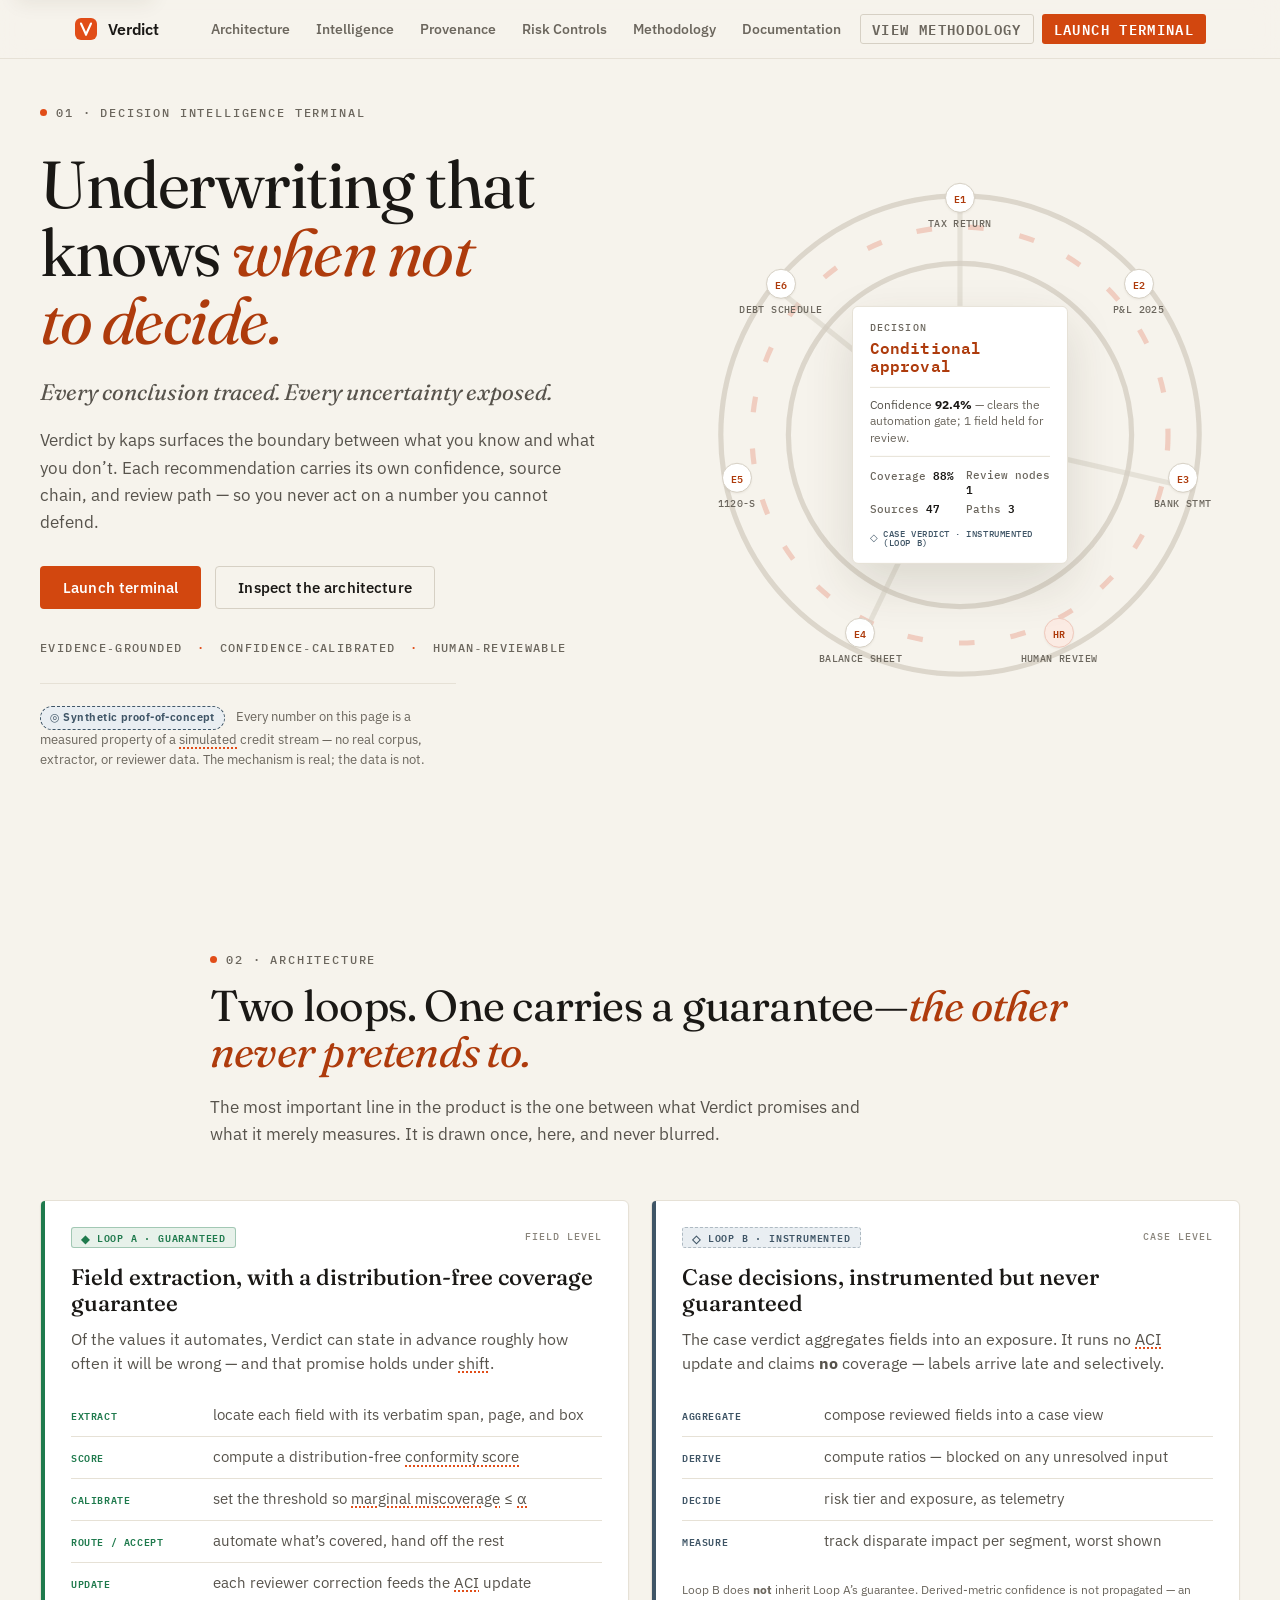
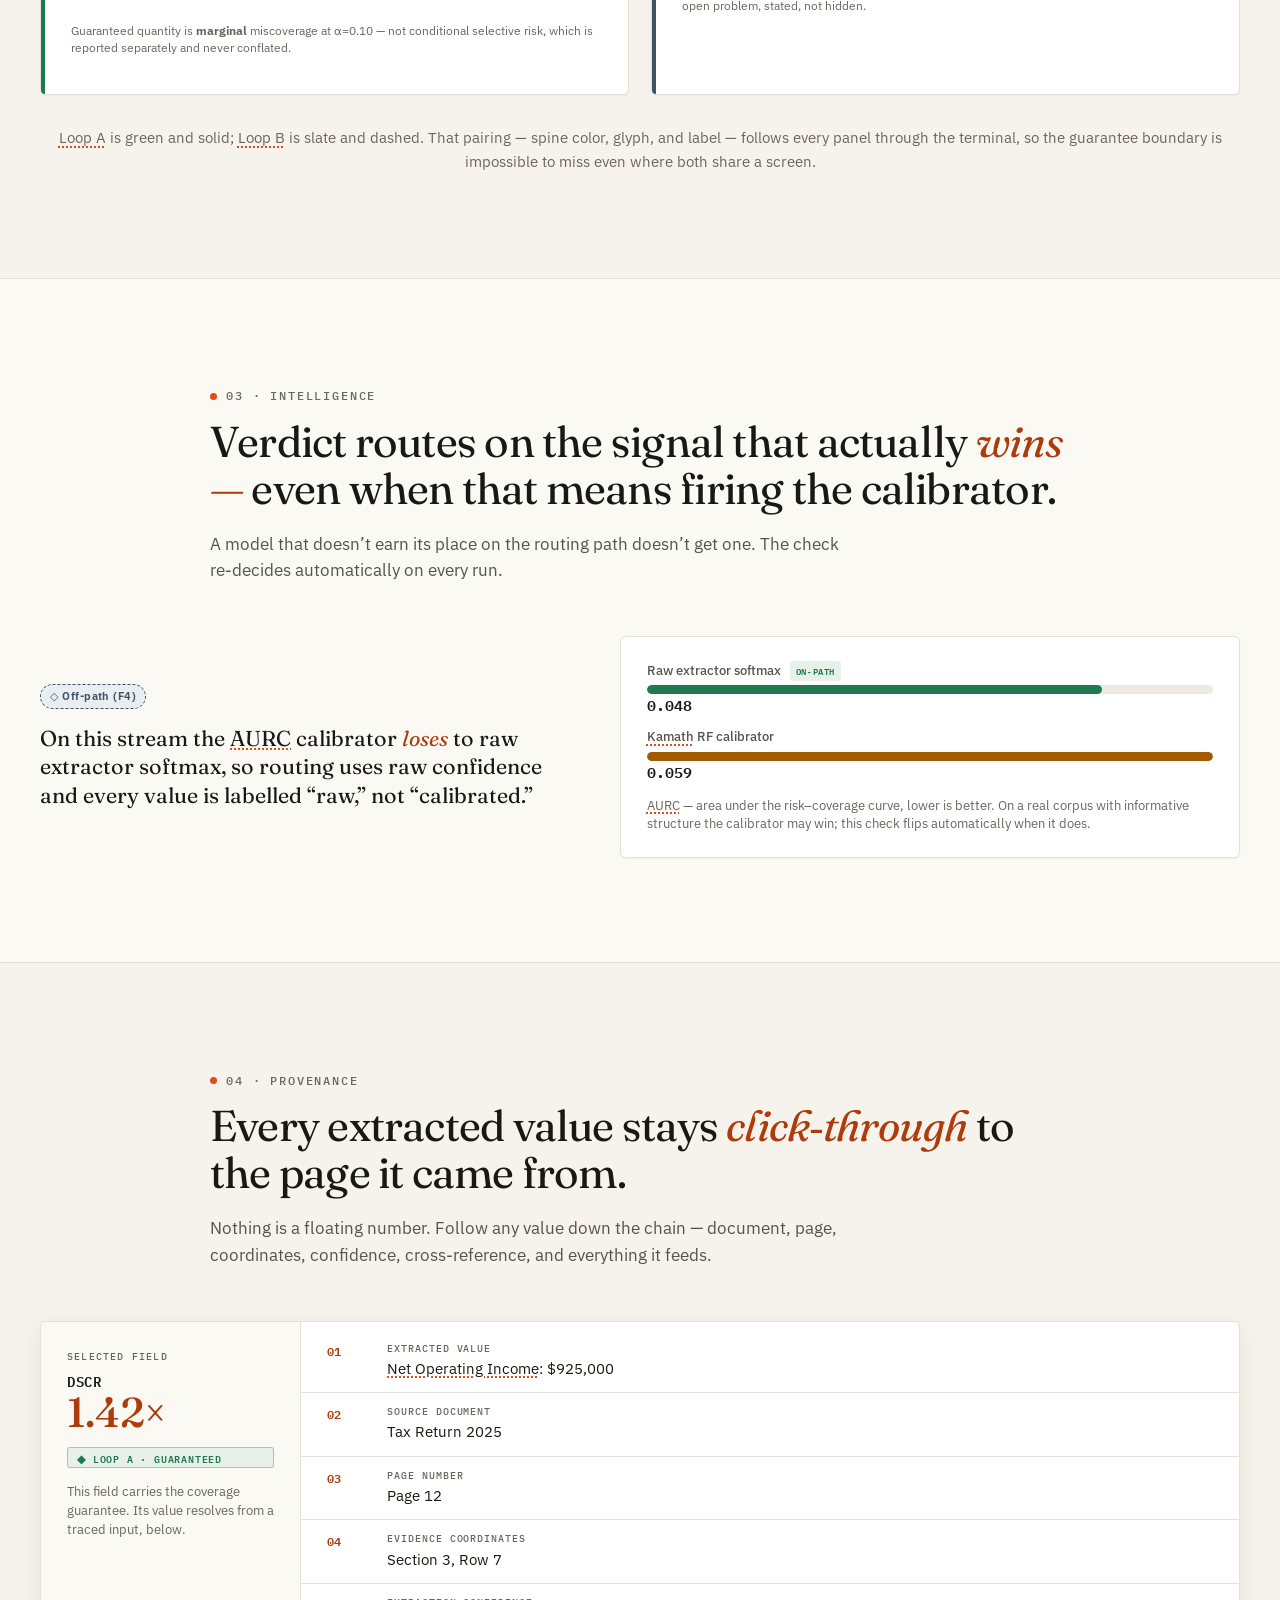
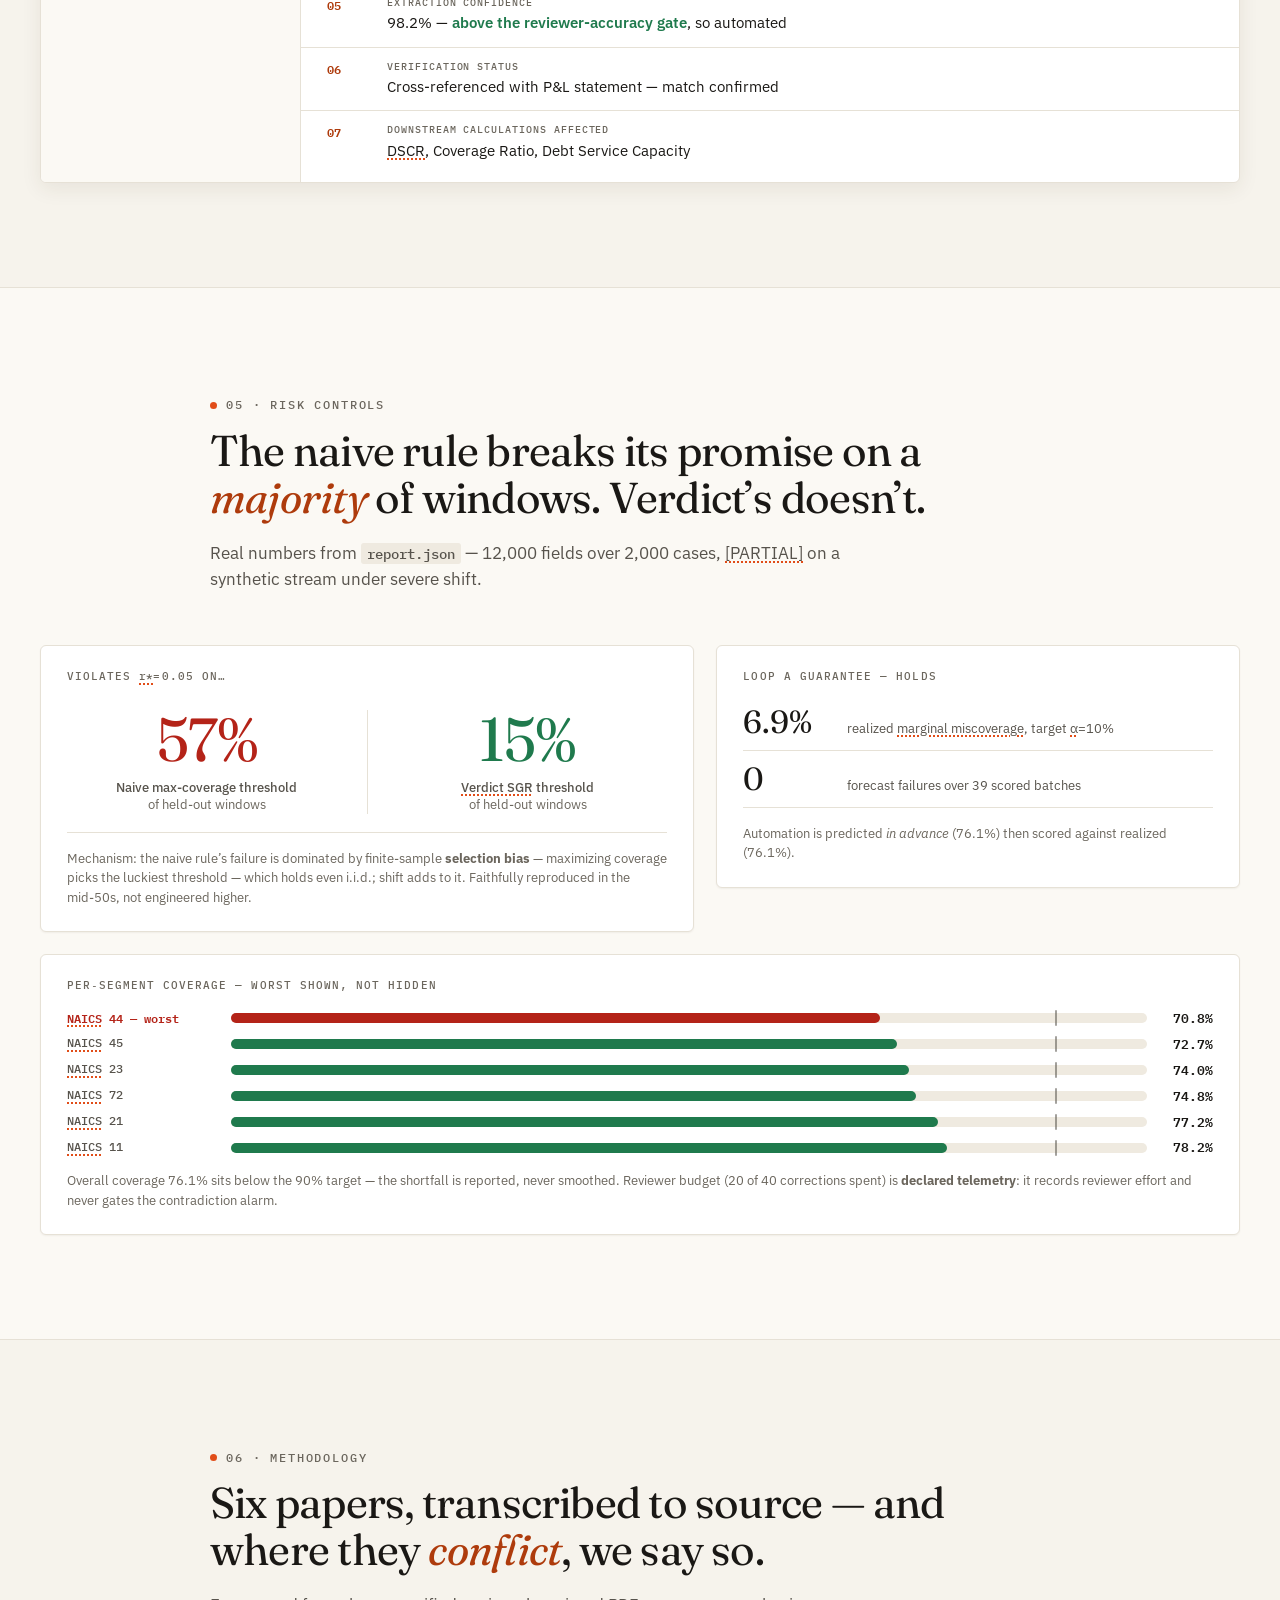
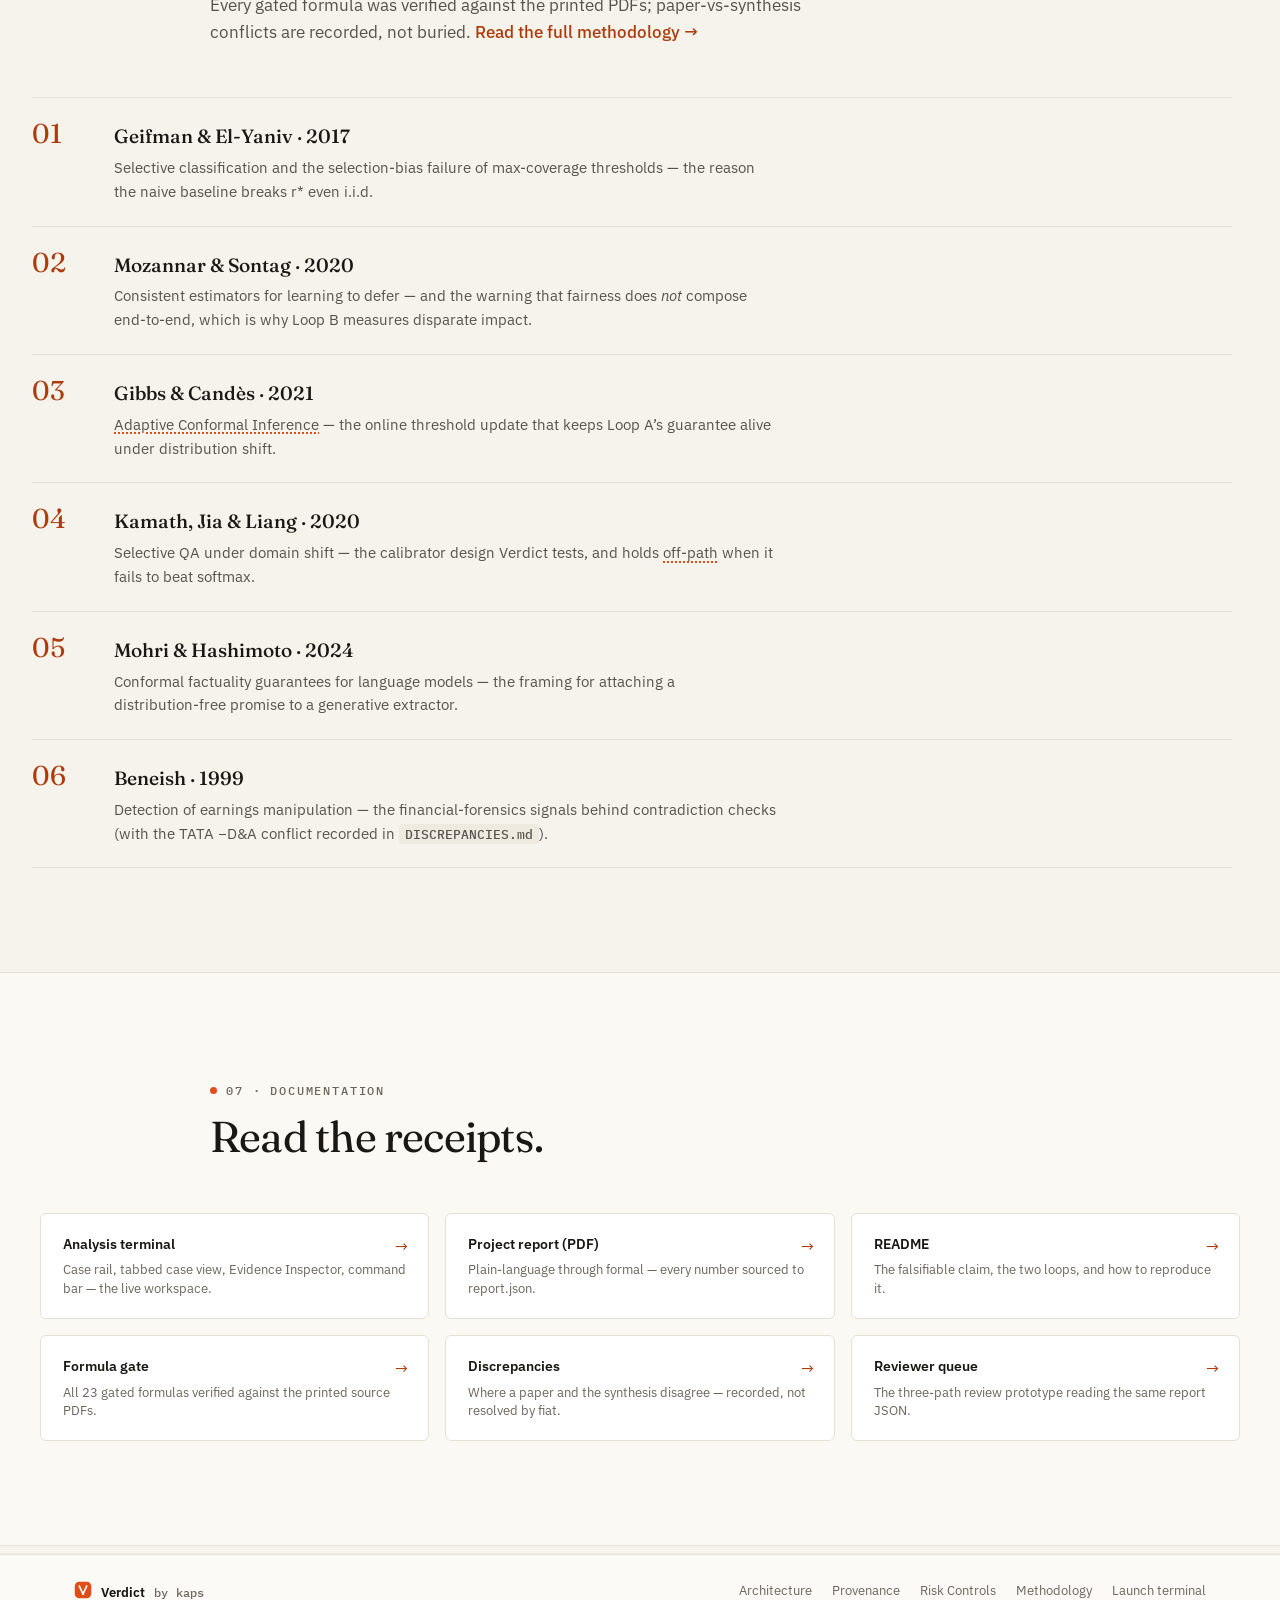
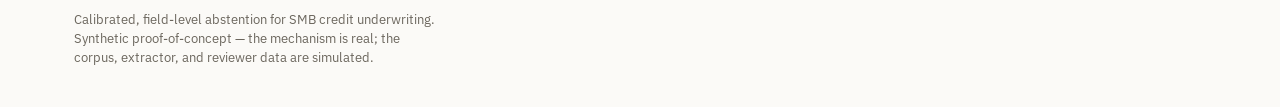
==== commit 471855b5: "Redesign homepage: cream/serif/orange system, orbit hero, honesty sections Re-skin the shared token " ====
--- a/Verdictproject/frontend/index.html
+++ b/Verdictproject/frontend/index.html
@@ -3,201 +3,275 @@
 <head>
 <meta charset="utf-8">
 <meta name="viewport" content="width=device-width, initial-scale=1">
-<title>Verdict — credit underwriting that only rules when it has earned the right to</title>
-<meta name="description" content="Verdict analyzes SMB credit files field by field, automates only what its calibrated threshold covers, and maps every finding to its exact source in a memory graph. The field layer carries a distribution-free coverage guarantee.">
+<title>Verdict — underwriting that knows when not to decide</title>
+<meta name="description" content="Verdict reads an SMB credit file field by field, automates only the values its calibrated threshold provably covers, routes the rest to a reviewer, and traces every finding to its exact page and span. The field layer carries a distribution-free coverage guarantee.">
+<link rel="preconnect" href="https://fonts.googleapis.com">
+<link rel="preconnect" href="https://fonts.gstatic.com" crossorigin>
+<link href="https://fonts.googleapis.com/css2?family=Fraunces:ital,opsz,wght@0,9..144,300..600;1,9..144,300..600&family=IBM+Plex+Sans:wght@400;500;600;700&family=IBM+Plex+Mono:wght@400;500;600&display=swap" rel="stylesheet">
 <link rel="stylesheet" href="assets/verdict.css">
-<link rel="stylesheet" href="assets/terminal.css">
-<link rel="stylesheet" href="assets/memory-graph.css">
 <link rel="stylesheet" href="assets/home.css">
 </head>
 <body class="v-body">
-<a class="v-skip" href="#flow">Skip to product demo</a>
-
+<a class="v-skip" href="#architecture">Skip to content</a>
+
+<!-- NAV -->
 <nav class="v-nav" aria-label="Primary">
   <div class="v-nav-in">
     <a class="v-brand" href="index.html">
-      <span id="nav-logo"></span>
+      <span id="nav-logo" aria-hidden="true"></span>
       <span>Verdict</span>
-      <span class="v-brand-sub">Underwriting analysis</span>
     </a>
-    <div class="v-nav-links">
-      <a href="index.html" aria-current="page">Overview</a>
-      <a href="#flow">How it works</a>
-      <a href="#capabilities">Capabilities</a>
-      <a href="workspace.html">Workspace</a>
-      <a class="v-btn v-btn-primary v-btn-sm" href="workspace.html">Open workspace</a>
+    <div class="v-nav-links" id="nav-links">
+      <a href="#architecture">Architecture</a>
+      <a href="#intelligence">Intelligence</a>
+      <a href="#provenance">Provenance</a>
+      <a href="#risk-controls">Risk Controls</a>
+      <a href="#methodology">Methodology</a>
+      <a href="#documentation">Documentation</a>
+      <a class="v-btn v-btn-outline v-btn-mono" href="report/PROJECT_REPORT.pdf">View methodology</a>
+      <a class="v-btn v-btn-primary v-btn-mono" href="workspace.html">Launch terminal</a>
     </div>
   </div>
 </nav>
 
 <main class="home">
-  <!-- HERO -->
+  <!-- ============================ HERO ============================ -->
   <header class="hero">
     <div class="hero-in">
-      <div>
-        <span class="hero-badge">
-          <span class="v-chip v-chip-g">&#10003; Guaranteed field layer</span>
-          distribution-free coverage under shift
-        </span>
-        <h1>Credit analysis that <span class="accent">rules only when it has earned the right to.</span></h1>
-        <p class="hero-sub">Verdict reads an SMB credit file field by field, automates only the
-          values its calibrated threshold provably covers, and routes the rest to a reviewer —
-          then maps every finding to its exact page, span, and downstream metric in a memory graph.</p>
+      <div class="hero-copy">
+        <p class="v-eyebrow">01 · Decision intelligence terminal</p>
+        <h1 class="hero-h1">Underwriting that knows <em>when not to&nbsp;decide.</em></h1>
+        <p class="hero-lede">Every conclusion traced. Every uncertainty exposed.</p>
+        <p class="hero-body">Verdict by kaps surfaces the boundary between what you know and what
+          you don&rsquo;t. Each recommendation carries its own confidence, source chain, and review
+          path &mdash; so you never act on a number you cannot defend.</p>
         <div class="hero-cta">
-          <a class="v-btn v-btn-primary" href="workspace.html">Open the analysis workspace</a>
-          <a class="v-btn v-btn-outline" href="#flow">See how it works</a>
-        </div>
-        <div class="hero-metrics">
-          <div class="hero-metric">
-            <div class="n pass" id="m-automated">—</div>
-            <div class="l">of fields automated under the guaranteed threshold</div>
+          <a class="v-btn v-btn-primary v-btn-lg" href="workspace.html">Launch terminal</a>
+          <a class="v-btn v-btn-outline v-btn-lg" href="#architecture">Inspect the architecture</a>
+        </div>
+        <p class="hero-tagline">Evidence&#8209;grounded <span>·</span> Confidence&#8209;calibrated <span>·</span> Human&#8209;reviewable</p>
+        <p class="hero-poc">
+          <span class="v-chip v-chip-i">&#9678; Synthetic proof&#8209;of&#8209;concept</span>
+          Every number on this page is a measured property of a
+          <button class="v-gl" data-gl="MEASURED">simulated</button> credit stream &mdash; no real
+          corpus, extractor, or reviewer data. The mechanism is real; the data is not.
+        </p>
+      </div>
+
+      <!-- Signature: orbital evidence constellation — a network of evidence supporting one conclusion -->
+      <div class="hero-orbit" aria-label="A decision at the center of the evidence that supports it">
+        <div id="orbit"></div>
+      </div>
+    </div>
+  </header>
+
+  <!-- ===================== ARCHITECTURE ===================== -->
+  <section class="sec" id="architecture">
+    <div class="sec-head">
+      <p class="v-eyebrow">02 · Architecture</p>
+      <h2 class="sec-h2">Two loops. One carries a guarantee&mdash;<em>the other never pretends&nbsp;to.</em></h2>
+      <p class="sec-sub">The most important line in the product is the one between what Verdict
+        promises and what it merely measures. It is drawn once, here, and never blurred.</p>
+    </div>
+
+    <div class="arch-grid">
+      <article class="arch-card v-loop v-loop-a">
+        <header class="arch-card-head">
+          <span class="v-loop-tag a"><span class="g">&#9670;</span> Loop A · Guaranteed</span>
+          <span class="arch-card-scope">Field level</span>
+        </header>
+        <h3 class="arch-card-title">Field extraction, with a distribution&#8209;free coverage guarantee</h3>
+        <p class="arch-card-lede">Of the values it automates, Verdict can state in advance roughly how
+          often it will be wrong &mdash; and that promise holds under
+          <button class="v-gl" data-gl="OOD">shift</button>.</p>
+        <ol class="arch-steps">
+          <li><span class="s">extract</span><span class="d">locate each field with its verbatim span, page, and box</span></li>
+          <li><span class="s">score</span><span class="d">compute a distribution&#8209;free <button class="v-gl" data-gl="CONFORMITY">conformity score</button></span></li>
+          <li><span class="s">calibrate</span><span class="d">set the threshold so <button class="v-gl" data-gl="MARGINAL">marginal miscoverage</button> &le; <button class="v-gl" data-gl="ALPHA">&alpha;</button></span></li>
+          <li><span class="s">route / accept</span><span class="d">automate what&rsquo;s covered, hand off the rest</span></li>
+          <li><span class="s">update</span><span class="d">each reviewer correction feeds the <button class="v-gl" data-gl="ACI">ACI</button> update</span></li>
+        </ol>
+        <p class="v-loop-note">Guaranteed quantity is <b>marginal</b> miscoverage at &alpha;=0.10 &mdash; not
+          conditional selective risk, which is reported separately and never conflated.</p>
+      </article>
+
+      <article class="arch-card v-loop v-loop-b">
+        <header class="arch-card-head">
+          <span class="v-loop-tag b"><span class="g">&#9671;</span> Loop B · Instrumented</span>
+          <span class="arch-card-scope">Case level</span>
+        </header>
+        <h3 class="arch-card-title">Case decisions, instrumented but never guaranteed</h3>
+        <p class="arch-card-lede">The case verdict aggregates fields into an exposure. It runs no
+          <button class="v-gl" data-gl="ACI">ACI</button> update and claims <b>no</b> coverage &mdash; labels
+          arrive late and selectively.</p>
+        <ol class="arch-steps b">
+          <li><span class="s">aggregate</span><span class="d">compose reviewed fields into a case view</span></li>
+          <li><span class="s">derive</span><span class="d">compute ratios &mdash; blocked on any unresolved input</span></li>
+          <li><span class="s">decide</span><span class="d">risk tier and exposure, as telemetry</span></li>
+          <li><span class="s">measure</span><span class="d">track disparate impact per segment, worst shown</span></li>
+        </ol>
+        <p class="v-loop-note">Loop B does <b>not</b> inherit Loop A&rsquo;s guarantee. Derived&#8209;metric
+          confidence is not propagated &mdash; an open problem, stated, not hidden.</p>
+      </article>
+    </div>
+
+    <p class="arch-foot">
+      <button class="v-gl" data-gl="LOOPA">Loop&nbsp;A</button> is green and solid;
+      <button class="v-gl" data-gl="LOOPB">Loop&nbsp;B</button> is slate and dashed. That pairing &mdash;
+      spine color, glyph, and label &mdash; follows every panel through the terminal, so the guarantee
+      boundary is impossible to miss even where both share a screen.
+    </p>
+  </section>
+
+  <!-- ===================== INTELLIGENCE ===================== -->
+  <section class="sec sec-alt" id="intelligence">
+    <div class="sec-head">
+      <p class="v-eyebrow">03 · Intelligence</p>
+      <h2 class="sec-h2">Verdict routes on the signal that actually <em>wins&mdash;</em> even when that means firing the calibrator.</h2>
+      <p class="sec-sub">A model that doesn&rsquo;t earn its place on the routing path doesn&rsquo;t get one.
+        The check re&#8209;decides automatically on every run.</p>
+    </div>
+
+    <div class="intel-grid">
+      <div class="intel-verdict">
+        <span class="v-chip v-chip-i">&#9671; Off&#8209;path (F4)</span>
+        <p class="intel-verdict-t">On this stream the <button class="v-gl" data-gl="AURC">AURC</button> calibrator
+          <b>loses</b> to raw extractor softmax, so routing uses raw confidence and every value is
+          labelled &ldquo;raw,&rdquo; not &ldquo;calibrated.&rdquo;</p>
+      </div>
+      <div class="intel-compare" role="group" aria-label="Risk–coverage AUC comparison, lower is better">
+        <div class="intel-bar">
+          <div class="intel-bar-l">Raw extractor softmax <span class="intel-win">on&#8209;path</span></div>
+          <div class="intel-track"><span class="intel-fill win" data-bind="aurc-raw-bar"></span></div>
+          <div class="intel-bar-v" data-bind="aurc-raw">0.048</div>
+        </div>
+        <div class="intel-bar">
+          <div class="intel-bar-l"><button class="v-gl" data-gl="AURC">Kamath</button> RF calibrator</div>
+          <div class="intel-track"><span class="intel-fill" data-bind="aurc-cal-bar"></span></div>
+          <div class="intel-bar-v" data-bind="aurc-cal">0.059</div>
+        </div>
+        <p class="intel-note"><button class="v-gl" data-gl="AURC">AURC</button> &mdash; area under the
+          risk&ndash;coverage curve, lower is better. On a real corpus with informative structure the
+          calibrator may win; this check flips automatically when it does.</p>
+      </div>
+    </div>
+  </section>
+
+  <!-- ===================== PROVENANCE ===================== -->
+  <section class="sec" id="provenance">
+    <div class="sec-head">
+      <p class="v-eyebrow">04 · Provenance</p>
+      <h2 class="sec-h2">Every extracted value stays <em>click&#8209;through</em> to the page it came&nbsp;from.</h2>
+      <p class="sec-sub">Nothing is a floating number. Follow any value down the chain &mdash; document,
+        page, coordinates, confidence, cross&#8209;reference, and everything it feeds.</p>
+    </div>
+
+    <div class="prov-wrap">
+      <div class="prov-field">
+        <span class="prov-field-label">Selected field</span>
+        <span class="prov-field-name">DSCR</span>
+        <span class="prov-field-val">1.42&times;</span>
+        <span class="v-loop-tag a" style="margin-top:14px"><span class="g">&#9670;</span> Loop A · Guaranteed</span>
+        <p class="prov-field-note">This field carries the coverage guarantee. Its value resolves from a
+          traced input, below.</p>
+      </div>
+      <ol class="prov-chain">
+        <li><span class="pc-n">01</span><div><span class="pc-k">Extracted value</span><span class="pc-v"><button class="v-gl" data-gl="NOI">Net Operating Income</button>: $925,000</span></div></li>
+        <li><span class="pc-n">02</span><div><span class="pc-k">Source document</span><span class="pc-v">Tax Return 2025</span></div></li>
+        <li><span class="pc-n">03</span><div><span class="pc-k">Page number</span><span class="pc-v">Page 12</span></div></li>
+        <li><span class="pc-n">04</span><div><span class="pc-k">Evidence coordinates</span><span class="pc-v">Section 3, Row 7</span></div></li>
+        <li><span class="pc-n">05</span><div><span class="pc-k">Extraction confidence</span><span class="pc-v">98.2% &mdash; <b>above the reviewer&#8209;accuracy gate</b>, so automated</span></div></li>
+        <li><span class="pc-n">06</span><div><span class="pc-k">Verification status</span><span class="pc-v">Cross&#8209;referenced with P&amp;L statement &mdash; match confirmed</span></div></li>
+        <li><span class="pc-n">07</span><div><span class="pc-k">Downstream calculations affected</span><span class="pc-v"><button class="v-gl" data-gl="DSCR">DSCR</button>, Coverage Ratio, Debt Service Capacity</span></div></li>
+      </ol>
+    </div>
+  </section>
+
+  <!-- ===================== RISK CONTROLS ===================== -->
+  <section class="sec sec-alt" id="risk-controls">
+    <div class="sec-head">
+      <p class="v-eyebrow">05 · Risk controls</p>
+      <h2 class="sec-h2">The naive rule breaks its promise on a <em>majority</em> of windows. Verdict&rsquo;s doesn&rsquo;t.</h2>
+      <p class="sec-sub">Real numbers from <code>report.json</code> &mdash;
+        <span data-bind="n-fields">12,000</span> fields over <span data-bind="n-cases">2,000</span> cases,
+        <button class="v-gl" data-gl="PARTIAL">[PARTIAL]</button> on a synthetic stream under severe shift.</p>
+    </div>
+
+    <div class="rc-grid">
+      <div class="rc-card rc-hero">
+        <span class="rc-eyebrow">Violates <button class="v-gl" data-gl="r*">r*</button>=0.05 on&hellip;</span>
+        <div class="rc-versus">
+          <div class="rc-vs-col naive">
+            <div class="rc-vs-n" data-bind="naive-viol">57%</div>
+            <div class="rc-vs-l">Naive max&#8209;coverage threshold<br><span>of held&#8209;out windows</span></div>
           </div>
-          <div class="hero-metric">
-            <div class="n" id="m-miscoverage">—</div>
-            <div class="l">realized marginal miscoverage, target <span id="m-alpha">—</span></div>
+          <div class="rc-vs-div" aria-hidden="true"></div>
+          <div class="rc-vs-col sys">
+            <div class="rc-vs-n" data-bind="sys-viol">15%</div>
+            <div class="rc-vs-l"><button class="v-gl" data-gl="SGR">Verdict SGR</button> threshold<br><span>of held&#8209;out windows</span></div>
           </div>
-          <div class="hero-metric">
-            <div class="n" id="m-forecast-fail">—</div>
-            <div class="l">forecast failures — automation is predicted in advance, then scored</div>
-          </div>
-        </div>
-      </div>
-      <div class="hero-preview" aria-label="Live memory-graph preview">
-        <div class="hero-preview-bar">
-          <span class="dot"></span><span class="dot"></span><span class="dot"></span>
-          <span class="title">Memory graph · <span id="hero-preview-file">credit file</span></span>
-          <span class="v-sev v-sev-NONE tag" id="hero-preview-sev">—</span>
-        </div>
-        <div class="hero-preview-body"><div id="hero-graph"></div></div>
-      </div>
-    </div>
-  </header>
-
-  <!-- WORKFLOW / PRODUCT DEMO -->
-  <section class="sec" id="flow">
-    <div class="sec-head">
-      <div class="v-eyebrow">The workflow</div>
-      <h2>Select a file, watch it analyzed, inspect exactly what was found.</h2>
-      <p>This is the real product running on recorded analyses — the same terminal and memory
-         graph you get in the workspace. Pick a file to replay its analysis.</p>
-    </div>
-    <div class="flow-steps">
-      <div class="flow-step"><div class="n">01</div><h3>Extract</h3>
-        <p>Every target field is located with its verbatim span, page, and bounding box.</p></div>
-      <div class="flow-step"><div class="n">02</div><h3>Decide</h3>
-        <p>A calibrated threshold automates covered values; everything else routes to review.</p></div>
-      <div class="flow-step"><div class="n">03</div><h3>Localize</h3>
-        <p>Each finding is tied to its affected field, its source evidence, and a severity.</p></div>
-      <div class="flow-step"><div class="n">04</div><h3>Map</h3>
-        <p>A memory graph shows structure, findings, and which derived metrics are blocked.</p></div>
-    </div>
-    <div class="flow-demo">
-      <div class="flow-demo-head">
-        <span class="label">Analysis workspace — live</span>
-        <div class="files" id="flow-files" role="group" aria-label="Choose a file to analyze"></div>
-      </div>
-      <div class="flow-grid">
-        <div id="home-terminal"></div>
-        <div id="home-graph"></div>
-      </div>
-    </div>
-  </section>
-
-  <!-- CAPABILITIES -->
-  <section class="sec-alt">
-    <div class="sec" id="capabilities">
-      <div class="sec-head">
-        <div class="v-eyebrow">Capabilities</div>
-        <h2>Built to make one claim checkable: automate what's covered, route what isn't.</h2>
-      </div>
-      <div class="caps">
-        <div class="cap">
-          <div class="cap-ic" id="cap-1"></div>
-          <h3>Calibrated abstention</h3>
-          <p>Adaptive conformal inference maintains the acceptance threshold online, so the
-             automated fraction holds its marginal miscoverage target even as the stream shifts
-             to industries and document types absent from training.</p>
-        </div>
-        <div class="cap">
-          <div class="cap-ic" id="cap-2"></div>
-          <h3>Three distinct paths</h3>
-          <p>Absent, uncertain, and contradicted are separate outcomes with separate handling —
-             a missing field, a low-confidence value, and two sources that disagree demand
-             different reviewer actions and are never collapsed into one “needs review.”</p>
-        </div>
-        <div class="cap">
-          <div class="cap-ic" id="cap-3"></div>
-          <h3>Findings localized to source</h3>
-          <p>Every routed value links to its exact page, bounding box, and verbatim span, and to
-             the derived metric it blocks — so a reviewer resumes where the agent stopped instead
-             of restarting.</p>
-        </div>
-        <div class="cap">
-          <div class="cap-ic" id="cap-4"></div>
-          <h3>Forecast, then scored</h3>
-          <p>Before each batch the system predicts the fraction it can safely automate, then
-             scores that prediction against what actually happened. A miss is a logged failure,
-             not a hidden table row.</p>
-        </div>
-        <div class="cap">
-          <div class="cap-ic" id="cap-5"></div>
-          <h3>Guaranteed vs instrumented</h3>
-          <p>The field layer carries a distribution-free coverage guarantee. Case-level
-             derivations are instrumented but explicitly not guaranteed — and the two are kept
-             visually distinct everywhere, never blurred.</p>
-        </div>
-        <div class="cap">
-          <div class="cap-ic" id="cap-6"></div>
-          <h3>Worst segment surfaced</h3>
-          <p>Marginal coverage wanders across segments, so the weakest segment is always shown
-             rather than averaged away — a portfolio mean is not a fair-lending defense.</p>
-        </div>
-      </div>
-    </div>
-  </section>
-
-  <!-- TRUST / CREDIBILITY -->
-  <section class="sec">
-    <div class="sec-head">
-      <div class="v-eyebrow">Traceability &amp; auditability</div>
-      <h2>Every decision reconstructable, months later, by an examiner who wasn't there.</h2>
-    </div>
-    <div class="trust">
-      <div class="trust-item"><span class="ic" id="tr-1"></span><div>
-        <h3>Verbatim provenance on every value</h3>
-        <p>Document, page, bounding box, and the exact source text — so a normalization artifact
-           like <span class="v-mono">1,234.00</span> vs <span class="v-mono">1234</span> stays
-           visible instead of being mistaken for an error.</p></div></div>
-      <div class="trust-item"><span class="ic" id="tr-2"></span><div>
-        <h3>Closed-enum reasons, versioned</h3>
-        <p>Decisions carry principal reason codes from a fixed taxonomy
-           (<span class="v-mono" id="t-taxonomy">—</span>), never free text — auditable, and
-           testable for exhaustiveness.</p></div></div>
-      <div class="trust-item"><span class="ic" id="tr-3"></span><div>
-        <h3>Reproducible &amp; exportable</h3>
-        <p>The full run over <span id="t-fields">—</span> fields is generated deterministically
-           from source, and every analysis log is copyable for the record.</p></div></div>
-      <div class="trust-item"><span class="ic" id="tr-4"></span><div>
-        <h3>Segment coverage in the open</h3>
-        <p>The worst-covered segment on the last run — <span class="v-mono" id="t-worst">—</span> —
-           is surfaced, not averaged away.</p></div></div>
-    </div>
-    <p class="trust-note">Verdict reports what it can prove and labels what it cannot. The field
-      layer's guarantee is over marginal miscoverage; conditional selective risk is reported and
-      segmented, never claimed as guaranteed. Case-level derivations carry no propagated
-      confidence — that composition is unsolved, and the product refuses to fake it.</p>
-  </section>
-
-  <!-- FINAL CTA -->
-  <section class="sec-alt">
-    <div class="cta">
-      <h2>See a credit file analyzed end to end.</h2>
-      <p>Open the workspace to replay real analyses, inspect the terminal timeline, and navigate
-         the memory graph from any finding to its source.</p>
-      <div class="hero-cta">
-        <a class="v-btn v-btn-primary" href="workspace.html">Open the analysis workspace</a>
-        <a class="v-btn v-btn-outline" href="queue.html">View the reviewer queue</a>
-      </div>
+        </div>
+        <p class="rc-hero-note">Mechanism: the naive rule&rsquo;s failure is dominated by finite&#8209;sample
+          <b>selection bias</b> &mdash; maximizing coverage picks the luckiest threshold &mdash; which holds
+          even i.i.d.; shift adds to it. Faithfully reproduced in the mid&#8209;50s, not engineered higher.</p>
+      </div>
+
+      <div class="rc-card">
+        <span class="rc-eyebrow">Loop A guarantee &mdash; holds</span>
+        <div class="rc-stat"><span class="rc-stat-n" data-bind="marg-miscov">6.9%</span><span class="rc-stat-l">realized <button class="v-gl" data-gl="MARGINAL">marginal miscoverage</button>, target <button class="v-gl" data-gl="ALPHA">&alpha;</button>=10%</span></div>
+        <div class="rc-stat"><span class="rc-stat-n" data-bind="forecast-fail">0</span><span class="rc-stat-l">forecast failures over <span data-bind="n-forecasts">39</span> scored batches</span></div>
+        <p class="rc-note">Automation is predicted <i>in advance</i> (<span data-bind="pred-auto">76.1%</span>) then
+          scored against realized (<span data-bind="real-auto">76.1%</span>).</p>
+      </div>
+
+      <div class="rc-card rc-segments">
+        <span class="rc-eyebrow">Per&#8209;segment coverage &mdash; worst shown, not hidden</span>
+        <div class="rc-seg-list" id="rc-segments" data-bind="segments">
+          <!-- filled from report.coverage.by_segment; static fallback below -->
+          <div class="rc-seg"><span class="rc-seg-k"><button class="v-gl" data-gl="NAICS">NAICS</button> 44 &mdash; worst</span><span class="rc-seg-track"><i style="width:70.8%"></i></span><span class="rc-seg-v">70.8%</span></div>
+          <div class="rc-seg"><span class="rc-seg-k">NAICS 45</span><span class="rc-seg-track"><i style="width:72.7%"></i></span><span class="rc-seg-v">72.7%</span></div>
+          <div class="rc-seg"><span class="rc-seg-k">NAICS 21</span><span class="rc-seg-track"><i style="width:77.2%"></i></span><span class="rc-seg-v">77.2%</span></div>
+          <div class="rc-seg"><span class="rc-seg-k">NAICS 54</span><span class="rc-seg-track"><i style="width:78.7%"></i></span><span class="rc-seg-v">78.7%</span></div>
+        </div>
+        <p class="rc-note">Overall coverage <span data-bind="overall-cov">76.1%</span> sits below the 90%
+          target &mdash; the shortfall is reported, never smoothed. Reviewer budget
+          (<span data-bind="budget">20 of 40</span> corrections spent) is <b>declared telemetry</b>: it records
+          reviewer effort and never gates the contradiction alarm.</p>
+      </div>
+    </div>
+  </section>
+
+  <!-- ===================== METHODOLOGY ===================== -->
+  <section class="sec" id="methodology">
+    <div class="sec-head">
+      <p class="v-eyebrow">06 · Methodology</p>
+      <h2 class="sec-h2">Six papers, transcribed to source &mdash; and where they <em>conflict</em>, we say&nbsp;so.</h2>
+      <p class="sec-sub">Every gated formula was verified against the printed PDFs; paper&#8209;vs&#8209;synthesis
+        conflicts are recorded, not buried. <a href="report/PROJECT_REPORT.pdf">Read the full methodology&nbsp;&rarr;</a></p>
+    </div>
+    <ol class="method-list">
+      <li><span class="m-n">01</span><div><h3>Geifman &amp; El&#8209;Yaniv &middot; 2017</h3><p>Selective classification and the selection&#8209;bias failure of max&#8209;coverage thresholds &mdash; the reason the naive baseline breaks r* even i.i.d.</p></div></li>
+      <li><span class="m-n">02</span><div><h3>Mozannar &amp; Sontag &middot; 2020</h3><p>Consistent estimators for learning to defer &mdash; and the warning that fairness does <i>not</i> compose end&#8209;to&#8209;end, which is why Loop B measures disparate impact.</p></div></li>
+      <li><span class="m-n">03</span><div><h3>Gibbs &amp; Cand&egrave;s &middot; 2021</h3><p><button class="v-gl" data-gl="ACI">Adaptive Conformal Inference</button> &mdash; the online threshold update that keeps Loop A&rsquo;s guarantee alive under distribution shift.</p></div></li>
+      <li><span class="m-n">04</span><div><h3>Kamath, Jia &amp; Liang &middot; 2020</h3><p>Selective QA under domain shift &mdash; the calibrator design Verdict tests, and holds <button class="v-gl" data-gl="AURC">off&#8209;path</button> when it fails to beat softmax.</p></div></li>
+      <li><span class="m-n">05</span><div><h3>Mohri &amp; Hashimoto &middot; 2024</h3><p>Conformal factuality guarantees for language models &mdash; the framing for attaching a distribution&#8209;free promise to a generative extractor.</p></div></li>
+      <li><span class="m-n">06</span><div><h3>Beneish &middot; 1999</h3><p>Detection of earnings manipulation &mdash; the financial&#8209;forensics signals behind contradiction checks (with the TATA &minus;D&amp;A conflict recorded in <code>DISCREPANCIES.md</code>).</p></div></li>
+    </ol>
+  </section>
+
+  <!-- ===================== DOCUMENTATION ===================== -->
+  <section class="sec sec-alt" id="documentation">
+    <div class="sec-head">
+      <p class="v-eyebrow">07 · Documentation</p>
+      <h2 class="sec-h2">Read the receipts.</h2>
+    </div>
+    <div class="doc-grid">
+      <a class="doc-link" href="workspace.html"><span class="doc-k">Analysis terminal</span><span class="doc-d">Case rail, tabbed case view, Evidence Inspector, command bar &mdash; the live workspace.</span><span class="doc-arrow">&rarr;</span></a>
+      <a class="doc-link" href="report/PROJECT_REPORT.pdf"><span class="doc-k">Project report (PDF)</span><span class="doc-d">Plain&#8209;language through formal &mdash; every number sourced to report.json.</span><span class="doc-arrow">&rarr;</span></a>
+      <a class="doc-link" href="../README.md"><span class="doc-k">README</span><span class="doc-d">The falsifiable claim, the two loops, and how to reproduce it.</span><span class="doc-arrow">&rarr;</span></a>
+      <a class="doc-link" href="../GATE_REPORT.md"><span class="doc-k">Formula gate</span><span class="doc-d">All 23 gated formulas verified against the printed source PDFs.</span><span class="doc-arrow">&rarr;</span></a>
+      <a class="doc-link" href="../DISCREPANCIES.md"><span class="doc-k">Discrepancies</span><span class="doc-d">Where a paper and the synthesis disagree &mdash; recorded, not resolved by fiat.</span><span class="doc-arrow">&rarr;</span></a>
+      <a class="doc-link" href="queue.html"><span class="doc-k">Reviewer queue</span><span class="doc-d">The three&#8209;path review prototype reading the same report JSON.</span><span class="doc-arrow">&rarr;</span></a>
     </div>
   </section>
 </main>
@@ -205,38 +279,22 @@
 <footer class="v-foot">
   <div class="v-foot-in">
     <div>
-      <div class="brand"><span id="foot-logo"></span> Verdict</div>
-      <p>Calibrated, field-level abstention for SMB credit underwriting with a distribution-free
-         field-layer coverage guarantee. The field layer (Loop A) is guaranteed; case-level
-         derivations (Loop B) are instrumented, never guaranteed.</p>
+      <div class="brand"><span id="foot-logo" aria-hidden="true"></span> Verdict <span class="foot-by">by kaps</span></div>
+      <p>Calibrated, field&#8209;level abstention for SMB credit underwriting. Synthetic proof&#8209;of&#8209;concept &mdash;
+        the mechanism is real; the corpus, extractor, and reviewer data are simulated.</p>
     </div>
     <div class="v-foot-links">
-      <a href="index.html">Overview</a>
-      <a href="workspace.html">Workspace</a>
-      <a href="queue.html">Reviewer queue</a>
+      <a href="#architecture">Architecture</a>
+      <a href="#provenance">Provenance</a>
+      <a href="#risk-controls">Risk Controls</a>
+      <a href="report/PROJECT_REPORT.pdf">Methodology</a>
+      <a href="workspace.html">Launch terminal</a>
     </div>
   </div>
 </footer>
 
 <script type="application/json" id="report">{"meta":{"config":"configs/shift_severe.yaml","taxonomy_version":"1.1.0","generated_at":"2026-07-21T02:29:09+00:00","seed":1,"r_star":0.05,"alpha":0.1,"delta":0.05,"gamma":0.005,"target_coverage":0.9,"n_cases":2000,"n_fields":12000,"hotpotqa_archetype":"MULTI_DOCUMENT_DERIVED","calibrator":{"aurc_raw":0.0476,"aurc_calibrator":0.0592,"on_path":false,"routing_signal":"raw_extractor_softmax","note":"The Kamath RF calibrator is OFF-PATH: on this synthetic stream it does not beat raw extractor softmax on risk\u2013coverage AUC (no structural correctness signal beyond softmax top-1), so routing uses raw extractor confidence and the value is labelled 'raw', not 'calibrated'. On a real corpus with informative structure (Kamath \u00a74) the calibrator may win \u2014 this check re-decides automatically."}},"claim":{"statement":"On conditional selective risk (Geifman Eq. 1) at a single r*=0.05, over randomized adjacent calibrate/deploy windows of a non-exchangeable stream (aggregated over 8 seeds), the naive confidence-threshold rule violates r* on 57% of held-out windows (min 51% across seeds) while Verdict's risk-controlled threshold (SGR / Gascuel\u2013Caraux bound) violates on 15%. Separately, the field loop's ACI update holds a distribution-free MARGINAL miscoverage guarantee at \u03b1=0.1 (a distinct quantity, not conflated). Synthetic stream \u2014 see limitations.","comparison":{"metric":"conditional_selective_risk","metric_definition":"R(f,g) = errors_among_accepted / accepted (Geifman 2017 Eq. 1)","r_star":0.05,"system_r_star":0.05,"naive_r_star":0.05,"system_rule":"Verdict risk-controlled threshold (SGR / Gascuel\u2013Caraux bound)","naive_rule":"boundary-sitting max-coverage threshold (Geifman \u00a75.2)","n_windows":250,"window":200,"naive_violation_rate":0.5715,"naive_violation_rate_min":0.512,"naive_conditional_selective_risk":0.0571,"system_violation_rate":0.147,"system_conditional_selective_risk":0.0138,"n_seeds":8,"seeds":[{"naive_violation_rate":0.616,"naive_conditional_selective_risk":0.0576,"system_violation_rate":0.24,"system_conditional_selective_risk":0.0214,"seed":1},{"naive_violation_rate":0.512,"naive_conditional_selective_risk":0.0553,"system_violation_rate":0.16,"system_conditional_selective_risk":0.0135,"seed":2},{"naive_violation_rate":0.54,"naive_conditional_selective_risk":0.0547,"system_violation_rate":0.18,"system_conditional_selective_risk":0.0184,"seed":3},{"naive_violation_rate":0.604,"naive_conditional_selective_risk":0.0602,"system_violation_rate":0.072,"system_conditional_selective_risk":0.008,"seed":4},{"naive_violation_rate":0.548,"naive_conditional_selective_risk":0.0543,"system_violation_rate":0.076,"system_conditional_selective_risk":0.0066,"seed":5},{"naive_violation_rate":0.6,"naive_conditional_selective_risk":0.06,"system_violation_rate":0.168,"system_conditional_selective_risk":0.0181,"seed":6},{"naive_violation_rate":0.572,"naive_conditional_selective_risk":0.0587,"system_violation_rate":0.112,"system_conditional_selective_risk":0.009,"seed":7},{"naive_violation_rate":0.58,"naive_conditional_selective_risk":0.0564,"system_violation_rate":0.168,"system_conditional_selective_risk":0.0155,"seed":8}],"system_beats_naive":true},"guarantee":{"metric":"marginal_miscoverage","metric_definition":"auto-and-wrong / ALL fields (not conditional on acceptance)","loop":"A","guaranteed":true,"alpha":0.1,"system_realized_marginal_miscoverage":0.0688,"system_realized_conditional_selective_risk":0.0904,"holds_at_alpha":true},"naive_violation_rate":0.5715,"naive_violation_rate_min":0.512,"naive_mean_relative_violation_seed1":0.4995,"naive_violates_majority":true,"system_overall_marginal_miscoverage":0.0688,"system_holds_guarantee":true},"forecast":{"loop":"A","guaranteed":true,"n_forecasts_scored":39,"n_forecast_failures":0,"failure_rate":0.0,"mean_predicted_automation":0.7609,"mean_realized_automation":0.7612,"batches":[{"batch_id":"batch-000","loop":"A","guaranteed":true,"predicted_automation_rate":0.0,"realized_automation_rate":0.0,"target_marginal_miscoverage":0.1,"realized_marginal_miscoverage":0.0,"realized_conditional_selective_risk":0.0,"alpha_t":0.7,"is_failure":false},{"batch_id":"batch-001","loop":"A","guaranteed":true,"predicted_automation_rate":0.7,"realized_automation_rate":0.7367,"target_marginal_miscoverage":0.1,"realized_marginal_miscoverage":0.04,"realized_conditional_selective_risk":0.0543,"alpha_t":1.002,"is_failure":false},{"batch_id":"batch-002","loop":"A","guaranteed":true,"predicted_automation_rate":0.7867,"realized_automation_rate":0.7733,"target_marginal_miscoverage":0.1,"realized_marginal_miscoverage":0.0867,"realized_conditional_selective_risk":0.1121,"alpha_t":1.02,"is_failure":false},{"batch_id":"batch-003","loop":"A","guaranteed":true,"predicted_automation_rate":0.7733,"realized_automation_rate":0.7767,"target_marginal_miscoverage":0.1,"realized_marginal_miscoverage":0.06,"realized_conditional_selective_risk":0.0773,"alpha_t":0.98,"is_failure":false},{"batch_id":"batch-004","loop":"A","guaranteed":true,"predicted_automation_rate":0.7767,"realized_automation_rate":0.82,"target_marginal_miscoverage":0.1,"realized_marginal_miscoverage":0.0633,"realized_conditional_selective_risk":0.0772,"alpha_t":1.01,"is_failure":false},{"batch_id":"batch-005","loop":"A","guaranteed":true,"predicted_automation_rate":0.82,"realized_automation_rate":0.7333,"target_marginal_miscoverage":0.1,"realized_marginal_miscoverage":0.0567,"realized_conditional_selective_risk":0.0773,"alpha_t":1.016,"is_failure":false},{"batch_id":"batch-006","loop":"A","guaranteed":true,"predicted_automation_rate":0.7333,"realized_automation_rate":0.78,"target_marginal_miscoverage":0.1,"realized_marginal_miscoverage":0.0733,"realized_conditional_selective_risk":0.094,"alpha_t":0.958,"is_failure":false},{"batch_id":"batch-007","loop":"A","guaranteed":true,"predicted_automation_rate":0.78,"realized_automation_rate":0.7933,"target_marginal_miscoverage":0.1,"realized_marginal_miscoverage":0.0567,"realized_conditional_selective_risk":0.0714,"alpha_t":1.02,"is_failure":false},{"batch_id":"batch-008","loop":"A","guaranteed":true,"predicted_automation_rate":0.7933,"realized_automation_rate":0.7967,"target_marginal_miscoverage":0.1,"realized_marginal_miscoverage":0.06,"realized_conditional_selective_risk":0.0753,"alpha_t":1.008,"is_failure":false},{"batch_id":"batch-009","loop":"A","guaranteed":true,"predicted_automation_rate":0.7967,"realized_automation_rate":0.7733,"target_marginal_miscoverage":0.1,"realized_marginal_miscoverage":0.07,"realized_conditional_selective_risk":0.0905,"alpha_t":1.02,"is_failure":false},{"batch_id":"batch-010","loop":"A","guaranteed":true,"predicted_automation_rate":0.7733,"realized_automation_rate":0.7767,"target_marginal_miscoverage":0.1,"realized_marginal_miscoverage":0.0567,"realized_conditional_selective_risk":0.073,"alpha_t":0.992,"is_failure":false},{"batch_id":"batch-011","loop":"A","guaranteed":true,"predicted_automation_rate":0.7767,"realized_automation_rate":0.7533,"target_marginal_miscoverage":0.1,"realized_marginal_miscoverage":0.0633,"realized_conditional_selective_risk":0.0841,"alpha_t":0.996,"is_failure":false},{"batch_id":"batch-012","loop":"A","guaranteed":true,"predicted_automation_rate":0.7533,"realized_automation_rate":0.7633,"target_marginal_miscoverage":0.1,"realized_marginal_miscoverage":0.0767,"realized_conditional_selective_risk":0.1004,"alpha_t":0.996,"is_failure":false},{"batch_id":"batch-013","loop":"A","guaranteed":true,"predicted_automation_rate":0.7633,"realized_automation_rate":0.7633,"target_marginal_miscoverage":0.1,"realized_marginal_miscoverage":0.0633,"realized_conditional_selective_risk":0.083,"alpha_t":0.982,"is_failure":false},{"batch_id":"batch-014","loop":"A","guaranteed":true,"predicted_automation_rate":0.7633,"realized_automation_rate":0.76,"target_marginal_miscoverage":0.1,"realized_marginal_miscoverage":0.0867,"realized_conditional_selective_risk":0.114,"alpha_t":0.994,"is_failure":false},{"batch_id":"batch-015","loop":"A","guaranteed":true,"predicted_automation_rate":0.76,"realized_automation_rate":0.76,"target_marginal_miscoverage":0.1,"realized_marginal_miscoverage":0.0867,"realized_conditional_selective_risk":0.114,"alpha_t":0.922,"is_failure":false},{"batch_id":"batch-016","loop":"A","guaranteed":true,"predicted_automation_rate":0.76,"realized_automation_rate":0.8067,"target_marginal_miscoverage":0.1,"realized_marginal_miscoverage":0.0967,"realized_conditional_selective_risk":0.1198,"alpha_t":0.942,"is_failure":false},{"batch_id":"batch-017","loop":"A","guaranteed":true,"predicted_automation_rate":0.8067,"realized_automation_rate":0.79,"target_marginal_miscoverage":0.1,"realized_marginal_miscoverage":0.09,"realized_conditional_selective_risk":0.1139,"alpha_t":0.982,"is_failure":false},{"batch_id":"batch-018","loop":"A","guaranteed":true,"predicted_automation_rate":0.79,"realized_automation_rate":0.7667,"target_marginal_miscoverage":0.1,"realized_marginal_miscoverage":0.0867,"realized_conditional_selective_risk":0.113,"alpha_t":1.002,"is_failure":false},{"batch_id":"batch-019","loop":"A","guaranteed":true,"predicted_automation_rate":0.7667,"realized_automation_rate":0.7933,"target_marginal_miscoverage":0.1,"realized_marginal_miscoverage":0.05,"realized_conditional_selective_risk":0.063,"alpha_t":1.02,"is_failure":false},{"batch_id":"batch-020","loop":"A","guaranteed":true,"predicted_automation_rate":0.7933,"realized_automation_rate":0.8133,"target_marginal_miscoverage":0.1,"realized_marginal_miscoverage":0.0467,"realized_conditional_selective_risk":0.0574,"alpha_t":1.018,"is_failure":false},{"batch_id":"batch-021","loop":"A","guaranteed":true,"predicted_automation_rate":0.8133,"realized_automation_rate":0.7867,"target_marginal_miscoverage":0.1,"realized_marginal_miscoverage":0.08,"realized_conditional_selective_risk":0.1017,"alpha_t":1.02,"is_failure":false},{"batch_id":"batch-022","loop":"A","guaranteed":true,"predicted_automation_rate":0.7867,"realized_automation_rate":0.8,"target_marginal_miscoverage":0.1,"realized_marginal_miscoverage":0.0667,"realized_conditional_selective_risk":0.0833,"alpha_t":1.02,"is_failure":false},{"batch_id":"batch-023","loop":"A","guaranteed":true,"predicted_automation_rate":0.8,"realized_automation_rate":0.7533,"target_marginal_miscoverage":0.1,"realized_marginal_miscoverage":0.0733,"realized_conditional_selective_risk":0.0973,"alpha_t":0.974,"is_failure":false},{"batch_id":"batch-024","loop":"A","guaranteed":true,"predicted_automation_rate":0.7533,"realized_automation_rate":0.8067,"target_marginal_miscoverage":0.1,"realized_marginal_miscoverage":0.0867,"realized_conditional_selective_risk":0.1074,"alpha_t":0.982,"is_failure":false},{"batch_id":"batch-025","loop":"A","guaranteed":true,"predicted_automation_rate":0.8067,"realized_automation_rate":0.7733,"target_marginal_miscoverage":0.1,"realized_marginal_miscoverage":0.0533,"realized_conditional_selective_risk":0.069,"alpha_t":0.98,"is_failure":false},{"batch_id":"batch-026","loop":"A","guaranteed":true,"predicted_automation_rate":0.7733,"realized_automation_rate":0.7567,"target_marginal_miscoverage":0.1,"realized_marginal_miscoverage":0.0533,"realized_conditional_selective_risk":0.0705,"alpha_t":1.02,"is_failure":false},{"batch_id":"batch-027","loop":"A","guaranteed":true,"predicted_automation_rate":0.7567,"realized_automation_rate":0.76,"target_marginal_miscoverage":0.1,"realized_marginal_miscoverage":0.0667,"realized_conditional_selective_risk":0.0877,"alpha_t":1.006,"is_failure":false},{"batch_id":"batch-028","loop":"A","guaranteed":true,"predicted_automation_rate":0.76,"realized_automation_rate":0.7767,"target_marginal_miscoverage":0.1,"realized_marginal_miscoverage":0.0733,"realized_conditional_selective_risk":0.0944,"alpha_t":1.01,"is_failure":false},{"batch_id":"batch-029","loop":"A","guaranteed":true,"predicted_automation_rate":0.7767,"realized_automation_rate":0.8,"target_marginal_miscoverage":0.1,"realized_marginal_miscoverage":0.0833,"realized_conditional_selective_risk":0.1042,"alpha_t":0.968,"is_failure":false},{"batch_id":"batch-030","loop":"A","guaranteed":true,"predicted_automation_rate":0.8,"realized_automation_rate":0.8267,"target_marginal_miscoverage":0.1,"realized_marginal_miscoverage":0.0767,"realized_conditional_selective_risk":0.0927,"alpha_t":1.01,"is_failure":false},{"batch_id":"batch-031","loop":"A","guaranteed":true,"predicted_automation_rate":0.8267,"realized_automation_rate":0.7733,"target_marginal_miscoverage":0.1,"realized_marginal_miscoverage":0.06,"realized_conditional_selective_risk":0.0776,"alpha_t":1.01,"is_failure":false},{"batch_id":"batch-032","loop":"A","guaranteed":true,"predicted_automation_rate":0.7733,"realized_automation_rate":0.81,"target_marginal_miscoverage":0.1,"realized_marginal_miscoverage":0.0933,"realized_conditional_selective_risk":0.1152,"alpha_t":1.006,"is_failure":false},{"batch_id":"batch-033","loop":"A","guaranteed":true,"predicted_automation_rate":0.81,"realized_automation_rate":0.8,"target_marginal_miscoverage":0.1,"realized_marginal_miscoverage":0.0733,"realized_conditional_selective_risk":0.0917,"alpha_t":1.02,"is_failure":false},{"batch_id":"batch-034","loop":"A","guaranteed":true,"predicted_automation_rate":0.8,"realized_automation_rate":0.82,"target_marginal_miscoverage":0.1,"realized_marginal_miscoverage":0.0967,"realized_conditional_selective_risk":0.1179,"alpha_t":0.902,"is_failure":false},{"batch_id":"batch-035","loop":"A","guaranteed":true,"predicted_automation_rate":0.82,"realized_automation_rate":0.7567,"target_marginal_miscoverage":0.1,"realized_marginal_miscoverage":0.0867,"realized_conditional_selective_risk":0.1145,"alpha_t":0.982,"is_failure":false},{"batch_id":"batch-036","loop":"A","guaranteed":true,"predicted_automation_rate":0.7567,"realized_automation_rate":0.78,"target_marginal_miscoverage":0.1,"realized_marginal_miscoverage":0.0633,"realized_conditional_selective_risk":0.0812,"alpha_t":1.004,"is_failure":false},{"batch_id":"batch-037","loop":"A","guaranteed":true,"predicted_automation_rate":0.78,"realized_automation_rate":0.7933,"target_marginal_miscoverage":0.1,"realized_marginal_miscoverage":0.0667,"realized_conditional_selective_risk":0.084,"alpha_t":1.002,"is_failure":false},{"batch_id":"batch-038","loop":"A","guaranteed":true,"predicted_automation_rate":0.7933,"realized_automation_rate":0.7833,"target_marginal_miscoverage":0.1,"realized_marginal_miscoverage":0.06,"realized_conditional_selective_risk":0.0766,"alpha_t":1.012,"is_failure":false},{"batch_id":"batch-039","loop":"A","guaranteed":true,"predicted_automation_rate":0.7833,"realized_automation_rate":0.76,"target_marginal_miscoverage":0.1,"realized_marginal_miscoverage":0.07,"realized_conditional_selective_risk":0.0921,"alpha_t":1.02,"is_failure":false}]},"coverage":{"loop":"A","guaranteed":true,"overall":{"segment":"__overall__","n":12000,"realized_coverage":0.7612,"realized_marginal_miscoverage":0.0688,"target_coverage":0.9,"coverage_shortfall":0.1388},"worst_coverage_segment":"44","worst_miscoverage_segment":"54","by_segment":{"45":{"segment":"45","n":1302,"realized_coverage":0.7273,"realized_marginal_miscoverage":0.0576,"target_coverage":0.9,"coverage_shortfall":0.1727},"23":{"segment":"23","n":1146,"realized_coverage":0.74,"realized_marginal_miscoverage":0.062,"target_coverage":0.9,"coverage_shortfall":0.16},"44":{"segment":"44","n":1122,"realized_coverage":0.7077,"realized_marginal_miscoverage":0.0508,"target_coverage":0.9,"coverage_shortfall":0.1923},"72":{"segment":"72","n":1248,"realized_coverage":0.7476,"realized_marginal_miscoverage":0.0665,"target_coverage":0.9,"coverage_shortfall":0.1524},"21":{"segment":"21","n":1764,"realized_coverage":0.7721,"realized_marginal_miscoverage":0.0675,"target_coverage":0.9,"coverage_shortfall":0.1279},"52":{"segment":"52","n":1734,"realized_coverage":0.7849,"realized_marginal_miscoverage":0.075,"target_coverage":0.9,"coverage_shortfall":0.1151},"54":{"segment":"54","n":1746,"realized_coverage":0.7869,"realized_marginal_miscoverage":0.0796,"target_coverage":0.9,"coverage_shortfall":0.1131},"11":{"segment":"11","n":1938,"realized_coverage":0.7817,"realized_marginal_miscoverage":0.0784,"target_coverage":0.9,"coverage_shortfall":0.1183}}},"shift":{"loop":"A","guaranteed":true,"expected_shift_statistic":0.01496,"gamma_star":0.17296,"thm42_bound_at_gamma":0.77282,"ood_rate_by_window":[0.655,0.445,0.355,0.15,0.44,0.535,0.49,0.325,0.895,0.865,0.665,0.435,0.69,0.8,0.535,1.0,0.985,0.805,0.3,0.59,0.835,0.945,0.605,0.685,0.835,0.935,0.975,0.85,1.0,0.955],"first_window_ood":0.655,"last_window_ood":0.955},"fairness":{"loop":"B","guaranteed":false,"note":"End-to-end disparate impact on the composed system (Mozannar \u00a76.5: fairness does not compose). Instrumented, not guaranteed \u2014 case truth is delayed and selective.","fpr_by_segment":{"45":0.1395,"23":0.2166,"44":0.1613,"72":0.2778,"21":0.335,"52":0.3175,"54":0.316,"11":0.3151},"worst_segment":"21","max_gap":0.1954},"budget":{"total":40,"spent":20,"remaining":20,"burn_fraction":0.5},"queue":[{"id":"q2-000","loop":"A","guaranteed":true,"path":"PATH_2","path_label":"Uncertain","field_type":"TOTAL_DEPOSITS","decision":"ROUTE","reason":{"code":"CONFORMITY_SCORE_ABOVE_THRESHOLD","label":"Uncertainty above the guaranteed threshold"},"confidence":0.717,"reviewer_accuracy":0.7,"ood_score":0.25,"established":{"summary":"Value extracted and normalized; uncertainty exceeded the guaranteed threshold.","steps":[{"label":"Located value","detail":"$2,959,202.00","ok":true},{"label":"Normalized","detail":"2,959,202","ok":true},{"label":"Scale-normalized conformity score","detail":"ood=0.25","ok":true},{"label":"Confidence vs guaranteed threshold","detail":"below threshold \u2014 needs review","ok":false}]},"provenance":{"doc_id":"multi_docume-5738","page":7,"bbox":[0.57,0.712,0.69,0.742],"raw_span":"$2,959,202.00","archetype":"MULTI_DOCUMENT_DERIVED"}},{"id":"q2-001","loop":"A","guaranteed":true,"path":"PATH_2","path_label":"Uncertain","field_type":"NSF_COUNT","decision":"ROUTE","reason":{"code":"CONFORMITY_SCORE_ABOVE_THRESHOLD","label":"Uncertainty above the guaranteed threshold"},"confidence":0.749,"reviewer_accuracy":0.7,"ood_score":0.25,"established":{"summary":"Value extracted and normalized; uncertainty exceeded the guaranteed threshold.","steps":[{"label":"Located value","detail":"$3,431,084.00","ok":true},{"label":"Normalized","detail":"3,431,084","ok":true},{"label":"Scale-normalized conformity score","detail":"ood=0.25","ok":true},{"label":"Confidence vs guaranteed threshold","detail":"below threshold \u2014 needs review","ok":false}]},"provenance":{"doc_id":"multi_docume-2889","page":2,"bbox":[0.202,0.388,0.322,0.418],"raw_span":"$3,431,084.00","archetype":"MULTI_DOCUMENT_DERIVED"}},{"id":"q2-002","loop":"A","guaranteed":true,"path":"PATH_2","path_label":"Uncertain","field_type":"NSF_COUNT","decision":"ROUTE","reason":{"code":"CONFORMITY_SCORE_ABOVE_THRESHOLD","label":"Uncertainty above the guaranteed threshold"},"confidence":0.769,"reviewer_accuracy":0.7,"ood_score":0.25,"established":{"summary":"Value extracted and normalized; uncertainty exceeded the guaranteed threshold.","steps":[{"label":"Located value","detail":"1034384","ok":true},{"label":"Normalized","detail":"1,034,384","ok":true},{"label":"Scale-normalized conformity score","detail":"ood=0.25","ok":true},{"label":"Confidence vs guaranteed threshold","detail":"below threshold \u2014 needs review","ok":false}]},"provenance":{"doc_id":"multi_docume-5229","page":3,"bbox":[0.373,0.427,0.493,0.457],"raw_span":"1034384","archetype":"MULTI_DOCUMENT_DERIVED"}},{"id":"q2-003","loop":"A","guaranteed":true,"path":"PATH_2","path_label":"Uncertain","field_type":"ACCOUNTS_RECEIVABLE","decision":"ROUTE","reason":{"code":"CONFORMITY_SCORE_ABOVE_THRESHOLD","label":"Uncertainty above the guaranteed threshold"},"confidence":0.638,"reviewer_accuracy":0.7,"ood_score":0.25,"established":{"summary":"Value extracted and normalized; uncertainty exceeded the guaranteed threshold.","steps":[{"label":"Located value","detail":"733948","ok":true},{"label":"Normalized","detail":"733,948","ok":true},{"label":"Scale-normalized conformity score","detail":"ood=0.25","ok":true},{"label":"Confidence vs guaranteed threshold","detail":"below threshold \u2014 needs review","ok":false}]},"provenance":{"doc_id":"multi_docume-7348","page":1,"bbox":[0.536,0.718,0.656,0.748],"raw_span":"733948","archetype":"MULTI_DOCUMENT_DERIVED"}},{"id":"q2-004","loop":"A","guaranteed":true,"path":"PATH_2","path_label":"Uncertain","field_type":"NSF_COUNT","decision":"ROUTE","reason":{"code":"CONFORMITY_SCORE_ABOVE_THRESHOLD","label":"Uncertainty above the guaranteed threshold"},"confidence":0.758,"reviewer_accuracy":0.7,"ood_score":0.25,"established":{"summary":"Value extracted and normalized; uncertainty exceeded the guaranteed threshold.","steps":[{"label":"Located value","detail":"$2,412,133.00","ok":true},{"label":"Normalized","detail":"2,412,133","ok":true},{"label":"Scale-normalized conformity score","detail":"ood=0.25","ok":true},{"label":"Confidence vs guaranteed threshold","detail":"below threshold \u2014 needs review","ok":false}]},"provenance":{"doc_id":"multi_docume-7941","page":1,"bbox":[0.107,0.216,0.227,0.246],"raw_span":"$2,412,133.00","archetype":"MULTI_DOCUMENT_DERIVED"}},{"id":"q2-005","loop":"A","guaranteed":true,"path":"PATH_2","path_label":"Uncertain","field_type":"TOTAL_DEBT_SERVICE","decision":"ROUTE","reason":{"code":"CONFORMITY_SCORE_ABOVE_THRESHOLD","label":"Uncertainty above the guaranteed threshold"},"confidence":0.616,"reviewer_accuracy":0.7,"ood_score":0.0,"established":{"summary":"Value extracted and normalized; uncertainty exceeded the guaranteed threshold.","steps":[{"label":"Located value","detail":"$4,869,535.00","ok":true},{"label":"Normalized","detail":"4,869,535","ok":true},{"label":"Scale-normalized conformity score","detail":"ood=0.00","ok":true},{"label":"Confidence vs guaranteed threshold","detail":"below threshold \u2014 needs review","ok":false}]},"provenance":{"doc_id":"tax_return_1-6845","page":4,"bbox":[0.451,0.763,0.571,0.793],"raw_span":"$4,869,535.00","archetype":"TAX_RETURN_1120S"}},{"id":"q2-006","loop":"A","guaranteed":true,"path":"PATH_2","path_label":"Uncertain","field_type":"COGS","decision":"ACCEPT","reason":{"code":"CONFORMITY_SCORE_WITHIN_THRESHOLD","label":"Uncertainty within the guaranteed threshold"},"confidence":0.802,"reviewer_accuracy":0.7,"ood_score":0.0,"established":{"summary":"Value extracted, normalized, and automated within the guaranteed threshold.","steps":[{"label":"Located value","detail":"$2,775,537.00","ok":true},{"label":"Normalized","detail":"2,775,537","ok":true},{"label":"Scale-normalized conformity score","detail":"ood=0.00","ok":true},{"label":"Confidence vs guaranteed threshold","detail":"within threshold \u2014 automated","ok":true}]},"provenance":{"doc_id":"tax_return_1-5727","page":2,"bbox":[0.418,0.694,0.538,0.724],"raw_span":"$2,775,537.00","archetype":"TAX_RETURN_1120S"}},{"id":"q2-007","loop":"A","guaranteed":true,"path":"PATH_2","path_label":"Uncertain","field_type":"NET_INCOME","decision":"ROUTE","reason":{"code":"CONFORMITY_SCORE_ABOVE_THRESHOLD","label":"Uncertainty above the guaranteed threshold"},"confidence":0.713,"reviewer_accuracy":0.7,"ood_score":0.037,"established":{"summary":"Value extracted and normalized; uncertainty exceeded the guaranteed threshold.","steps":[{"label":"Located value","detail":"4269970","ok":true},{"label":"Normalized","detail":"4,269,970","ok":true},{"label":"Scale-normalized conformity score","detail":"ood=0.04","ok":true},{"label":"Confidence vs guaranteed threshold","detail":"below threshold \u2014 needs review","ok":false}]},"provenance":{"doc_id":"ar_aging-3798","page":1,"bbox":[0.525,0.559,0.645,0.589],"raw_span":"4269970","archetype":"AR_AGING"}},{"id":"q2-008","loop":"A","guaranteed":true,"path":"PATH_2","path_label":"Uncertain","field_type":"ACCOUNTS_RECEIVABLE","decision":"ROUTE","reason":{"code":"CONFORMITY_SCORE_ABOVE_THRESHOLD","label":"Uncertainty above the guaranteed threshold"},"confidence":0.72,"reviewer_accuracy":0.7,"ood_score":0.037,"established":{"summary":"Value extracted and normalized; uncertainty exceeded the guaranteed threshold.","steps":[{"label":"Located value","detail":"1532713","ok":true},{"label":"Normalized","detail":"1,532,713","ok":true},{"label":"Scale-normalized conformity score","detail":"ood=0.04","ok":true},{"label":"Confidence vs guaranteed threshold","detail":"below threshold \u2014 needs review","ok":false}]},"provenance":{"doc_id":"ar_aging-8111","page":1,"bbox":[0.372,0.358,0.492,0.388],"raw_span":"1532713","archetype":"AR_AGING"}},{"id":"q2-009","loop":"A","guaranteed":true,"path":"PATH_2","path_label":"Uncertain","field_type":"GROSS_REVENUE","decision":"ROUTE","reason":{"code":"CONFORMITY_SCORE_ABOVE_THRESHOLD","label":"Uncertainty above the guaranteed threshold"},"confidence":0.756,"reviewer_accuracy":0.7,"ood_score":0.037,"established":{"summary":"Value extracted and normalized; uncertainty exceeded the guaranteed threshold.","steps":[{"label":"Located value","detail":"$4,817,383.00","ok":true},{"label":"Normalized","detail":"4,817,383","ok":true},{"label":"Scale-normalized conformity score","detail":"ood=0.04","ok":true},{"label":"Confidence vs guaranteed threshold","detail":"below threshold \u2014 needs review","ok":false}]},"provenance":{"doc_id":"ar_aging-5597","page":5,"bbox":[0.549,0.783,0.669,0.813],"raw_span":"$4,817,383.00","archetype":"AR_AGING"}},{"id":"q2-010","loop":"A","guaranteed":true,"path":"PATH_2","path_label":"Uncertain","field_type":"NET_INCOME","decision":"ROUTE","reason":{"code":"CONFORMITY_SCORE_ABOVE_THRESHOLD","label":"Uncertainty above the guaranteed threshold"},"confidence":0.721,"reviewer_accuracy":0.7,"ood_score":0.037,"established":{"summary":"Value extracted and normalized; uncertainty exceeded the guaranteed threshold.","steps":[{"label":"Located value","detail":"3999986","ok":true},{"label":"Normalized","detail":"3,999,986","ok":true},{"label":"Scale-normalized conformity score","detail":"ood=0.04","ok":true},{"label":"Confidence vs guaranteed threshold","detail":"below threshold \u2014 needs review","ok":false}]},"provenance":{"doc_id":"ar_aging-7192","page":2,"bbox":[0.123,0.294,0.243,0.324],"raw_span":"3999986","archetype":"AR_AGING"}},{"id":"q2-011","loop":"A","guaranteed":true,"path":"PATH_2","path_label":"Uncertain","field_type":"ACCOUNTS_RECEIVABLE","decision":"ROUTE","reason":{"code":"CONFORMITY_SCORE_ABOVE_THRESHOLD","label":"Uncertainty above the guaranteed threshold"},"confidence":0.772,"reviewer_accuracy":0.7,"ood_score":0.037,"established":{"summary":"Value extracted and normalized; uncertainty exceeded the guaranteed threshold.","steps":[{"label":"Located value","detail":"$824,805.00","ok":true},{"label":"Normalized","detail":"824,805","ok":true},{"label":"Scale-normalized conformity score","detail":"ood=0.04","ok":true},{"label":"Confidence vs guaranteed threshold","detail":"below threshold \u2014 needs review","ok":false}]},"provenance":{"doc_id":"ar_aging-7464","page":6,"bbox":[0.304,0.73,0.424,0.76],"raw_span":"$824,805.00","archetype":"AR_AGING"}},{"id":"q2-012","loop":"A","guaranteed":true,"path":"PATH_2","path_label":"Uncertain","field_type":"GROSS_REVENUE","decision":"ROUTE","reason":{"code":"CONFORMITY_SCORE_ABOVE_THRESHOLD","label":"Uncertainty above the guaranteed threshold"},"confidence":0.768,"reviewer_accuracy":0.7,"ood_score":0.01,"established":{"summary":"Value extracted and normalized; uncertainty exceeded the guaranteed threshold.","steps":[{"label":"Located value","detail":"$3,056,888.00","ok":true},{"label":"Normalized","detail":"3,056,888","ok":true},{"label":"Scale-normalized conformity score","detail":"ood=0.01","ok":true},{"label":"Confidence vs guaranteed threshold","detail":"below threshold \u2014 needs review","ok":false}]},"provenance":{"doc_id":"ar_aging-6731","page":2,"bbox":[0.375,0.394,0.495,0.424],"raw_span":"$3,056,888.00","archetype":"AR_AGING"}},{"id":"q2-013","loop":"A","guaranteed":true,"path":"PATH_2","path_label":"Uncertain","field_type":"TOTAL_DEPOSITS","decision":"ROUTE","reason":{"code":"CONFORMITY_SCORE_ABOVE_THRESHOLD","label":"Uncertainty above the guaranteed threshold"},"confidence":0.758,"reviewer_accuracy":0.7,"ood_score":0.01,"established":{"summary":"Value extracted and normalized; uncertainty exceeded the guaranteed threshold.","steps":[{"label":"Located value","detail":"$1,812,211.00","ok":true},{"label":"Normalized","detail":"1,812,211","ok":true},{"label":"Scale-normalized conformity score","detail":"ood=0.01","ok":true},{"label":"Confidence vs guaranteed threshold","detail":"below threshold \u2014 needs review","ok":false}]},"provenance":{"doc_id":"ar_aging-6319","page":2,"bbox":[0.238,0.158,0.358,0.188],"raw_span":"$1,812,211.00","archetype":"AR_AGING"}},{"id":"q2-014","loop":"A","guaranteed":true,"path":"PATH_2","path_label":"Uncertain","field_type":"AVG_DAILY_BALANCE","decision":"ACCEPT","reason":{"code":"CONFORMITY_SCORE_WITHIN_THRESHOLD","label":"Uncertainty within the guaranteed threshold"},"confidence":0.964,"reviewer_accuracy":0.7,"ood_score":0.25,"established":{"summary":"Value extracted, normalized, and automated within the guaranteed threshold.","steps":[{"label":"Located value","detail":"$3,605,418.00","ok":true},{"label":"Normalized","detail":"3,605,418","ok":true},{"label":"Scale-normalized conformity score","detail":"ood=0.25","ok":true},{"label":"Confidence vs guaranteed threshold","detail":"within threshold \u2014 automated","ok":true}]},"provenance":{"doc_id":"multi_docume-7184","page":4,"bbox":[0.529,0.381,0.649,0.411],"raw_span":"$3,605,418.00","archetype":"MULTI_DOCUMENT_DERIVED"}},{"id":"q2-015","loop":"A","guaranteed":true,"path":"PATH_2","path_label":"Uncertain","field_type":"TOTAL_DEPOSITS","decision":"ACCEPT","reason":{"code":"CONFORMITY_SCORE_WITHIN_THRESHOLD","label":"Uncertainty within the guaranteed threshold"},"confidence":0.94,"reviewer_accuracy":0.7,"ood_score":0.0,"established":{"summary":"Value extracted, normalized, and automated within the guaranteed threshold.","steps":[{"label":"Located value","detail":"2882953","ok":true},{"label":"Normalized","detail":"2,882,953","ok":true},{"label":"Scale-normalized conformity score","detail":"ood=0.00","ok":true},{"label":"Confidence vs guaranteed threshold","detail":"within threshold \u2014 automated","ok":true}]},"provenance":{"doc_id":"tax_return_1-9348","page":3,"bbox":[0.281,0.741,0.401,0.771],"raw_span":"2882953","archetype":"TAX_RETURN_1120S"}},{"id":"q2-016","loop":"A","guaranteed":true,"path":"PATH_2","path_label":"Uncertain","field_type":"DEPRECIATION","decision":"ACCEPT","reason":{"code":"CONFORMITY_SCORE_WITHIN_THRESHOLD","label":"Uncertainty within the guaranteed threshold"},"confidence":0.933,"reviewer_accuracy":0.7,"ood_score":0.0,"established":{"summary":"Value extracted, normalized, and automated within the guaranteed threshold.","steps":[{"label":"Located value","detail":"$1,686,228.00","ok":true},{"label":"Normalized","detail":"1,686,228","ok":true},{"label":"Scale-normalized conformity score","detail":"ood=0.00","ok":true},{"label":"Confidence vs guaranteed threshold","detail":"within threshold \u2014 automated","ok":true}]},"provenance":{"doc_id":"tax_return_1-5988","page":2,"bbox":[0.425,0.277,0.545,0.307],"raw_span":"$1,686,228.00","archetype":"TAX_RETURN_1120S"}},{"id":"q2-017","loop":"A","guaranteed":true,"path":"PATH_2","path_label":"Uncertain","field_type":"NSF_COUNT","decision":"ACCEPT","reason":{"code":"CONFORMITY_SCORE_WITHIN_THRESHOLD","label":"Uncertainty within the guaranteed threshold"},"confidence":0.999,"reviewer_accuracy":0.7,"ood_score":0.0,"established":{"summary":"Value extracted, normalized, and automated within the guaranteed threshold.","steps":[{"label":"Located value","detail":"166472","ok":true},{"label":"Normalized","detail":"166,472","ok":true},{"label":"Scale-normalized conformity score","detail":"ood=0.00","ok":true},{"label":"Confidence vs guaranteed threshold","detail":"within threshold \u2014 automated","ok":true}]},"provenance":{"doc_id":"tax_return_1-1375","page":1,"bbox":[0.081,0.115,0.201,0.145],"raw_span":"166472","archetype":"TAX_RETURN_1120S"}},{"id":"q2-018","loop":"A","guaranteed":true,"path":"PATH_2","path_label":"Uncertain","field_type":"TOTAL_DEPOSITS","decision":"ACCEPT","reason":{"code":"CONFORMITY_SCORE_WITHIN_THRESHOLD","label":"Uncertainty within the guaranteed threshold"},"confidence":0.932,"reviewer_accuracy":0.7,"ood_score":0.01,"established":{"summary":"Value extracted, normalized, and automated within the guaranteed threshold.","steps":[{"label":"Located value","detail":"3742087","ok":true},{"label":"Normalized","detail":"3,742,087","ok":true},{"label":"Scale-normalized conformity score","detail":"ood=0.01","ok":true},{"label":"Confidence vs guaranteed threshold","detail":"within threshold \u2014 automated","ok":true}]},"provenance":{"doc_id":"ar_aging-5109","page":7,"bbox":[0.468,0.417,0.588,0.447],"raw_span":"3742087","archetype":"AR_AGING"}},{"id":"q2-019","loop":"A","guaranteed":true,"path":"PATH_2","path_label":"Uncertain","field_type":"NSF_COUNT","decision":"ACCEPT","reason":{"code":"CONFORMITY_SCORE_WITHIN_THRESHOLD","label":"Uncertainty within the guaranteed threshold"},"confidence":0.941,"reviewer_accuracy":0.7,"ood_score":0.038,"established":{"summary":"Value extracted, normalized, and automated within the guaranteed threshold.","steps":[{"label":"Located value","detail":"$3,261,481.00","ok":true},{"label":"Normalized","detail":"3,261,481","ok":true},{"label":"Scale-normalized conformity score","detail":"ood=0.04","ok":true},{"label":"Confidence vs guaranteed threshold","detail":"within threshold \u2014 automated","ok":true}]},"provenance":{"doc_id":"bank_stateme-4839","page":3,"bbox":[0.101,0.37,0.221,0.4],"raw_span":"$3,261,481.00","archetype":"BANK_STATEMENT"}},{"id":"q2-020","loop":"A","guaranteed":true,"path":"PATH_2","path_label":"Uncertain","field_type":"TOTAL_DEBT_SERVICE","decision":"ACCEPT","reason":{"code":"CONFORMITY_SCORE_WITHIN_THRESHOLD","label":"Uncertainty within the guaranteed threshold"},"confidence":0.904,"reviewer_accuracy":0.7,"ood_score":0.0,"established":{"summary":"Value extracted, normalized, and automated within the guaranteed threshold.","steps":[{"label":"Located value","detail":"$2,995,499.00","ok":true},{"label":"Normalized","detail":"2,995,499","ok":true},{"label":"Scale-normalized conformity score","detail":"ood=0.00","ok":true},{"label":"Confidence vs guaranteed threshold","detail":"within threshold \u2014 automated","ok":true}]},"provenance":{"doc_id":"bank_stateme-3879","page":2,"bbox":[0.504,0.629,0.624,0.659],"raw_span":"$2,995,499.00","archetype":"BANK_STATEMENT"}},{"id":"q2-021","loop":"A","guaranteed":true,"path":"PATH_2","path_label":"Uncertain","field_type":"COGS","decision":"ACCEPT","reason":{"code":"CONFORMITY_SCORE_WITHIN_THRESHOLD","label":"Uncertainty within the guaranteed threshold"},"confidence":0.961,"reviewer_accuracy":0.7,"ood_score":0.0,"established":{"summary":"Value extracted, normalized, and automated within the guaranteed threshold.","steps":[{"label":"Located value","detail":"$4,435,830.00","ok":true},{"label":"Normalized","detail":"4,435,830","ok":true},{"label":"Scale-normalized conformity score","detail":"ood=0.00","ok":true},{"label":"Confidence vs guaranteed threshold","detail":"within threshold \u2014 automated","ok":true}]},"provenance":{"doc_id":"bank_stateme-7331","page":8,"bbox":[0.221,0.657,0.341,0.687],"raw_span":"$4,435,830.00","archetype":"BANK_STATEMENT"}},{"id":"q1-000","loop":"A","guaranteed":true,"path":"PATH_1","path_label":"Absent","field_type":"TOTAL_DEPOSITS","decision":"ROUTE","reason":{"code":"FIELD_ABSENT_FROM_DOCUMENT","label":"Field not present in the document"},"confidence":null,"detector":"absence-v1","established":{"summary":"The extractor found no value for this field in the bundle.","steps":[]},"provenance":{"doc_id":"multi_docume-5738","page":null,"bbox":null,"raw_span":null}},{"id":"q1-001","loop":"A","guaranteed":true,"path":"PATH_1","path_label":"Absent","field_type":"NSF_COUNT","decision":"ROUTE","reason":{"code":"FIELD_ABSENT_FROM_DOCUMENT","label":"Field not present in the document"},"confidence":null,"detector":"absence-v1","established":{"summary":"The extractor found no value for this field in the bundle.","steps":[]},"provenance":{"doc_id":"multi_docume-2889","page":null,"bbox":null,"raw_span":null}},{"id":"q1-002","loop":"A","guaranteed":true,"path":"PATH_1","path_label":"Absent","field_type":"NSF_COUNT","decision":"ROUTE","reason":{"code":"FIELD_ABSENT_FROM_DOCUMENT","label":"Field not present in the document"},"confidence":null,"detector":"absence-v1","established":{"summary":"The extractor found no value for this field in the bundle.","steps":[]},"provenance":{"doc_id":"multi_docume-5229","page":null,"bbox":null,"raw_span":null}},{"id":"q3-000","loop":"A","guaranteed":true,"path":"PATH_3","path_label":"Contradicted","field_type":"GROSS_REVENUE","decision":"ROUTE","reason":{"code":"CROSS_DOCUMENT_VALUE_CONFLICT","label":"Sources disagree on this value"},"confidence":0.963,"note":"High confidence on both values is possible and irrelevant \u2014 the system is confident and wrong somewhere.","sources":[{"doc_id":"tax_return_1-3893","page":7,"bbox":[0.189,0.708,0.309,0.738],"raw_span":"575350","archetype":"TAX_RETURN_1120S"},{"doc_id":"tax_return_1-2166","page":2,"bbox":[0.408,0.379,0.528,0.409],"raw_span":"$3,839,829.00","archetype":"TAX_RETURN_1120S"}],"provenance":{"doc_id":"tax_return_1-3893","page":7,"bbox":[0.189,0.708,0.309,0.738],"raw_span":"575350","archetype":"TAX_RETURN_1120S"}},{"id":"q3-001","loop":"A","guaranteed":true,"path":"PATH_3","path_label":"Contradicted","field_type":"ACCOUNTS_RECEIVABLE","decision":"ROUTE","reason":{"code":"CROSS_DOCUMENT_VALUE_CONFLICT","label":"Sources disagree on this value"},"confidence":0.618,"note":"High confidence on both values is possible and irrelevant \u2014 the system is confident and wrong somewhere.","sources":[{"doc_id":"ar_aging-6190","page":1,"bbox":[0.133,0.26,0.253,0.29],"raw_span":"$2,217,324.00","archetype":"AR_AGING"},{"doc_id":"ar_aging-8321","page":5,"bbox":[0.406,0.201,0.526,0.231],"raw_span":"1590194","archetype":"AR_AGING"}],"provenance":{"doc_id":"ar_aging-6190","page":1,"bbox":[0.133,0.26,0.253,0.29],"raw_span":"$2,217,324.00","archetype":"AR_AGING"}},{"id":"q3-002","loop":"A","guaranteed":true,"path":"PATH_3","path_label":"Contradicted","field_type":"AVG_DAILY_BALANCE","decision":"ROUTE","reason":{"code":"CROSS_DOCUMENT_VALUE_CONFLICT","label":"Sources disagree on this value"},"confidence":0.773,"note":"High confidence on both values is possible and irrelevant \u2014 the system is confident and wrong somewhere.","sources":[{"doc_id":"ar_aging-5161","page":6,"bbox":[0.316,0.802,0.436,0.832],"raw_span":"1590344","archetype":"AR_AGING"},{"doc_id":"tax_return_1-6845","page":4,"bbox":[0.451,0.763,0.571,0.793],"raw_span":"$4,869,535.00","archetype":"TAX_RETURN_1120S"}],"provenance":{"doc_id":"ar_aging-5161","page":6,"bbox":[0.316,0.802,0.436,0.832],"raw_span":"1590344","archetype":"AR_AGING"}},{"id":"qd-000","loop":"A","guaranteed":true,"path":"DEGRADED","path_label":"Degraded","field_type":"DEPRECIATION","decision":"ROUTE","reason":{"code":"NO_CONFIDENCE_AVAILABLE","label":"No confidence score available"},"confidence":null,"established":{"summary":"Extraction produced no confidence score; excluded from calibration, still counted against the reviewer budget.","steps":[]},"provenance":{"doc_id":"profit_and_l-3875","page":2,"bbox":[0.405,0.533,0.525,0.563],"raw_span":"$3,435,368.00","archetype":"PROFIT_AND_LOSS"}}],"cases":[{"case_id":"case-00000","loop":"B","guaranteed":false,"segment":{"naics2":"45","state":"IL","business_age":"5-10y"},"risk_tier":"REVIEW","note":"Case-level decision is INSTRUMENTED, not guaranteed (Loop B). Derived-metric confidence is not propagated (unsolved).","n_fields":6,"archetypes":["PROFIT_AND_LOSS"]},{"case_id":"case-00001","loop":"B","guaranteed":false,"segment":{"naics2":"23","state":"IL","business_age":"10y+"},"risk_tier":"REVIEW","note":"Case-level decision is INSTRUMENTED, not guaranteed (Loop B). Derived-metric confidence is not propagated (unsolved).","n_fields":6,"archetypes":["TAX_RETURN_1120S"]},{"case_id":"case-00002","loop":"B","guaranteed":false,"segment":{"naics2":"44","state":"OH","business_age":"10y+"},"risk_tier":"REVIEW","note":"Case-level decision is INSTRUMENTED, not guaranteed (Loop B). Derived-metric confidence is not propagated (unsolved).","n_fields":6,"archetypes":["BANK_STATEMENT"]},{"case_id":"case-00003","loop":"B","guaranteed":false,"segment":{"naics2":"44","state":"IL","business_age":"2-5y"},"risk_tier":"REVIEW","note":"Case-level decision is INSTRUMENTED, not guaranteed (Loop B). Derived-metric confidence is not propagated (unsolved).","n_fields":6,"archetypes":["BANK_STATEMENT"]},{"case_id":"case-00004","loop":"B","guaranteed":false,"segment":{"naics2":"72","state":"TX","business_age":"<2y"},"risk_tier":"REVIEW","note":"Case-level decision is INSTRUMENTED, not guaranteed (Loop B). Derived-metric confidence is not propagated (unsolved).","n_fields":6,"archetypes":["MULTI_DOCUMENT_DERIVED"]},{"case_id":"case-00005","loop":"B","guaranteed":false,"segment":{"naics2":"23","state":"NY","business_age":"5-10y"},"risk_tier":"REVIEW","note":"Case-level decision is INSTRUMENTED, not guaranteed (Loop B). Derived-metric confidence is not propagated (unsolved).","n_fields":6,"archetypes":["BALANCE_SHEET"]}],"analyses":[{"analysis_id":"an-case-00201","case_id":"case-00201","file_label":"case-00201.bundle","loop":"A","guaranteed":true,"status":"COMPLETED","segment":{"naics2":"45","state":"TX","business_age":"2-5y"},"archetypes":["BALANCE_SHEET"],"documents":[{"doc_id":"balance_shee-1193","archetype":"BALANCE_SHEET"},{"doc_id":"balance_shee-3932","archetype":"BALANCE_SHEET"},{"doc_id":"balance_shee-5021","archetype":"BALANCE_SHEET"},{"doc_id":"balance_shee-6940","archetype":"BALANCE_SHEET"},{"doc_id":"balance_shee-8607","archetype":"BALANCE_SHEET"},{"doc_id":"balance_shee-2204","archetype":"BALANCE_SHEET"}],"n_fields":6,"n_automated":4,"n_routed":2,"worst_severity":"LOW","batch_id":"batch-004","tau":0.4548,"alpha_t":1.01,"error":null,"events":[{"seq":0,"stage":"QUEUE","kind":"system","text":"Analysis an-case-00201 queued \u2014 case-00201.bundle: 6 documents, 6 target fields"},{"seq":1,"stage":"LOAD","kind":"system","text":"Opened bundle case-00201.bundle"},{"seq":2,"stage":"LOAD","kind":"file","text":"Loaded balance_shee-1193 (BALANCE_SHEET)","doc_id":"balance_shee-1193"},{"seq":3,"stage":"LOAD","kind":"file","text":"Loaded balance_shee-3932 (BALANCE_SHEET)","doc_id":"balance_shee-3932"},{"seq":4,"stage":"LOAD","kind":"file","text":"Loaded balance_shee-5021 (BALANCE_SHEET)","doc_id":"balance_shee-5021"},{"seq":5,"stage":"LOAD","kind":"file","text":"Loaded balance_shee-6940 (BALANCE_SHEET)","doc_id":"balance_shee-6940"},{"seq":6,"stage":"LOAD","kind":"file","text":"Loaded balance_shee-8607 (BALANCE_SHEET)","doc_id":"balance_shee-8607"},{"seq":7,"stage":"LOAD","kind":"file","text":"Loaded balance_shee-2204 (BALANCE_SHEET)","doc_id":"balance_shee-2204"},{"seq":8,"stage":"EXTRACT","kind":"agent","text":"Located TOTAL_DEPOSITS on balance_shee-1193 p.6 \u2014 span \u201c$230,059.00\u201d","field":"TOTAL_DEPOSITS","doc_id":"balance_shee-1193"},{"seq":9,"stage":"EXTRACT","kind":"agent","text":"Located TOTAL_DEBT_SERVICE on balance_shee-3932 p.3 \u2014 span \u201c$114,829.00\u201d","field":"TOTAL_DEBT_SERVICE","doc_id":"balance_shee-3932"},{"seq":10,"stage":"EXTRACT","kind":"agent","text":"Located TOTAL_DEPOSITS on balance_shee-5021 p.4 \u2014 span \u201c$2,052,916.00\u201d","field":"TOTAL_DEPOSITS","doc_id":"balance_shee-5021"},{"seq":11,"stage":"EXTRACT","kind":"agent","text":"Located ACCOUNTS_RECEIVABLE on balance_shee-6940 p.3 \u2014 span \u201c3378969\u201d","field":"ACCOUNTS_RECEIVABLE","doc_id":"balance_shee-6940"},{"seq":12,"stage":"EXTRACT","kind":"agent","text":"Located AVG_DAILY_BALANCE on balance_shee-8607 p.5 \u2014 span \u201c$4,084,666.00\u201d","field":"AVG_DAILY_BALANCE","doc_id":"balance_shee-8607"},{"seq":13,"stage":"EXTRACT","kind":"agent","text":"Located TOTAL_DEPOSITS on balance_shee-2204 p.6 \u2014 span \u201c$836,100.00\u201d","field":"TOTAL_DEPOSITS","doc_id":"balance_shee-2204"},{"seq":14,"stage":"SCORE","kind":"agent","text":"Scored scale-normalized conformity for 6 fields \u2014 \u03c4_t = 0.455 (\u03b1_t = 1.010) from the calibration window"},{"seq":15,"stage":"DECIDE","kind":"success","text":"ACCEPT TOTAL_DEPOSITS \u2014 s = 0.268 \u2264 \u03c4 = 0.455, confidence 0.732 \u2265 reviewer 0.70","field":"TOTAL_DEPOSITS"},{"seq":16,"stage":"DECIDE","kind":"finding","text":"ROUTE TOTAL_DEBT_SERVICE \u2014 confidence 0.592 < reviewer accuracy 0.70 (CALIBRATED_CONFIDENCE_BELOW_REVIEWER_ACCURACY)","field":"TOTAL_DEBT_SERVICE","finding_id":"finding:1:TOTAL_DEBT_SERVICE","severity":"LOW"},{"seq":17,"stage":"DECIDE","kind":"success","text":"ACCEPT TOTAL_DEPOSITS \u2014 s = 0.164 \u2264 \u03c4 = 0.455, confidence 0.836 \u2265 reviewer 0.70","field":"TOTAL_DEPOSITS"},{"seq":18,"stage":"DECIDE","kind":"finding","text":"ROUTE ACCOUNTS_RECEIVABLE \u2014 confidence 0.625 < reviewer accuracy 0.70 (CALIBRATED_CONFIDENCE_BELOW_REVIEWER_ACCURACY)","field":"ACCOUNTS_RECEIVABLE","finding_id":"finding:3:ACCOUNTS_RECEIVABLE","severity":"LOW"},{"seq":19,"stage":"DECIDE","kind":"success","text":"ACCEPT AVG_DAILY_BALANCE \u2014 s = 0.171 \u2264 \u03c4 = 0.455, confidence 0.829 \u2265 reviewer 0.70","field":"AVG_DAILY_BALANCE"},{"seq":20,"stage":"DECIDE","kind":"success","text":"ACCEPT TOTAL_DEPOSITS \u2014 s = 0.133 \u2264 \u03c4 = 0.455, confidence 0.867 \u2265 reviewer 0.70","field":"TOTAL_DEPOSITS"},{"seq":21,"stage":"RECONCILE","kind":"info","text":"Cross-document reconciliation \u2014 no conflicts"},{"seq":22,"stage":"DERIVE","kind":"warning","text":"DSCR blocked \u2014 unresolved input TOTAL_DEBT_SERVICE and missing input DEPRECIATION, NET_INCOME; Verdict does not compute on unreviewed inputs"},{"seq":23,"stage":"DERIVE","kind":"warning","text":"ADB_RATIO blocked \u2014 unresolved input TOTAL_DEBT_SERVICE; Verdict does not compute on unreviewed inputs"},{"seq":24,"stage":"GRAPH","kind":"system","text":"Memory graph assembled \u2014 22 nodes, 32 edges; validation passed"},{"seq":25,"stage":"DONE","kind":"success","text":"Analysis complete \u2014 4/6 automated, 2 routed \u00b7 worst severity LOW"}],"findings":[{"id":"finding:1:TOTAL_DEBT_SERVICE","severity":"LOW","field_type":"TOTAL_DEBT_SERVICE","title":"Confidence below the reviewer-accuracy gate","reason":"CALIBRATED_CONFIDENCE_BELOW_REVIEWER_ACCURACY","remediation":"Review the extracted value against the verbatim span; confirm or correct it. The correction feeds the calibrator's ACI update."},{"id":"finding:3:ACCOUNTS_RECEIVABLE","severity":"LOW","field_type":"ACCOUNTS_RECEIVABLE","title":"Confidence below the reviewer-accuracy gate","reason":"CALIBRATED_CONFIDENCE_BELOW_REVIEWER_ACCURACY","remediation":"Review the extracted value against the verbatim span; confirm or correct it. The correction feeds the calibrator's ACI update."}],"graph":{"metadata":{"analysis_id":"an-case-00201","file_label":"case-00201.bundle","schema_version":"memory-graph/1","generated_at":"2026-07-21T02:29:09+00:00","status":"COMPLETED","worst_severity":"LOW","counts":{"nodes":22,"edges":32,"FILE":1,"SUMMARY":1,"DOCUMENT":6,"FIELD":6,"CHECK":1,"FINDING":2,"EVIDENCE":2,"METRIC":2,"ACTION":1,"severity:LOW":2}},"nodes":[{"id":"file","analysis_id":"an-case-00201","category":"FILE","rank":0,"label":"case-00201.bundle","summary":"6 fields \u00b7 4 automated \u00b7 2 routed","description":"The analyzed credit file \u2014 a document bundle for one application. Field-level decisions are Loop A (guaranteed); anything derived at case level is Loop B (instrumented).","status":"NEEDS_REVIEW","severity":"LOW","confidence":null,"reviewer_accuracy":null,"source":null,"finding_ids":[],"parent_id":null,"remediation":null,"metadata":{"segment":{"naics2":"45","state":"TX","business_age":"2-5y"},"archetypes":["BALANCE_SHEET","BALANCE_SHEET","BALANCE_SHEET","BALANCE_SHEET","BALANCE_SHEET","BALANCE_SHEET"],"batch_id":"batch-004"}},{"id":"summary","analysis_id":"an-case-00201","category":"SUMMARY","rank":1,"label":"Analysis summary","summary":"67% automated \u00b7 worst severity LOW","description":"4 of 6 fields automated under the guaranteed threshold (\u03c4_t = 0.455); 2 routed to review. Automation is per-field with a marginal miscoverage target \u2014 a routed field is covered by the human, not a failure.","status":"INFO","severity":"LOW","confidence":null,"reviewer_accuracy":null,"source":null,"finding_ids":[],"parent_id":"file","remediation":null,"metadata":{}},{"id":"doc:balance_shee-1193","analysis_id":"an-case-00201","category":"DOCUMENT","rank":1,"label":"balance_shee-1193","summary":"BALANCE_SHEET \u00b7 1 fields","description":"Source document (BALANCE_SHEET). Every extracted value below carries a verbatim span, page, and bounding box back into this document.","status":"INFO","severity":"NONE","confidence":null,"reviewer_accuracy":null,"source":{"doc_id":"balance_shee-1193","archetype":"BALANCE_SHEET","page":null,"bbox":null,"raw_span":null},"finding_ids":[],"parent_id":"file","remediation":null,"metadata":{}},{"id":"doc:balance_shee-3932","analysis_id":"an-case-00201","category":"DOCUMENT","rank":1,"label":"balance_shee-3932","summary":"BALANCE_SHEET \u00b7 1 fields","description":"Source document (BALANCE_SHEET). Every extracted value below carries a verbatim span, page, and bounding box back into this document.","status":"INFO","severity":"LOW","confidence":null,"reviewer_accuracy":null,"source":{"doc_id":"balance_shee-3932","archetype":"BALANCE_SHEET","page":null,"bbox":null,"raw_span":null},"finding_ids":[],"parent_id":"file","remediation":null,"metadata":{}},{"id":"doc:balance_shee-5021","analysis_id":"an-case-00201","category":"DOCUMENT","rank":1,"label":"balance_shee-5021","summary":"BALANCE_SHEET \u00b7 1 fields","description":"Source document (BALANCE_SHEET). Every extracted value below carries a verbatim span, page, and bounding box back into this document.","status":"INFO","severity":"NONE","confidence":null,"reviewer_accuracy":null,"source":{"doc_id":"balance_shee-5021","archetype":"BALANCE_SHEET","page":null,"bbox":null,"raw_span":null},"finding_ids":[],"parent_id":"file","remediation":null,"metadata":{}},{"id":"doc:balance_shee-6940","analysis_id":"an-case-00201","category":"DOCUMENT","rank":1,"label":"balance_shee-6940","summary":"BALANCE_SHEET \u00b7 1 fields","description":"Source document (BALANCE_SHEET). Every extracted value below carries a verbatim span, page, and bounding box back into this document.","status":"INFO","severity":"LOW","confidence":null,"reviewer_accuracy":null,"source":{"doc_id":"balance_shee-6940","archetype":"BALANCE_SHEET","page":null,"bbox":null,"raw_span":null},"finding_ids":[],"parent_id":"file","remediation":null,"metadata":{}},{"id":"doc:balance_shee-8607","analysis_id":"an-case-00201","category":"DOCUMENT","rank":1,"label":"balance_shee-8607","summary":"BALANCE_SHEET \u00b7 1 fields","description":"Source document (BALANCE_SHEET). Every extracted value below carries a verbatim span, page, and bounding box back into this document.","status":"INFO","severity":"NONE","confidence":null,"reviewer_accuracy":null,"source":{"doc_id":"balance_shee-8607","archetype":"BALANCE_SHEET","page":null,"bbox":null,"raw_span":null},"finding_ids":[],"parent_id":"file","remediation":null,"metadata":{}},{"id":"doc:balance_shee-2204","analysis_id":"an-case-00201","category":"DOCUMENT","rank":1,"label":"balance_shee-2204","summary":"BALANCE_SHEET \u00b7 1 fields","description":"Source document (BALANCE_SHEET). Every extracted value below carries a verbatim span, page, and bounding box back into this document.","status":"INFO","severity":"NONE","confidence":null,"reviewer_accuracy":null,"source":{"doc_id":"balance_shee-2204","archetype":"BALANCE_SHEET","page":null,"bbox":null,"raw_span":null},"finding_ids":[],"parent_id":"file","remediation":null,"metadata":{}},{"id":"field:0:TOTAL_DEPOSITS","analysis_id":"an-case-00201","category":"FIELD","rank":2,"label":"TOTAL_DEPOSITS","summary":"\u201c$230,059.00\u201d \u00b7 automated within the guaranteed threshold","description":"Extracted field (raw softmax 0.732 vs reviewer 0.70, ood 0.37). Decision: ACCEPT \u2014 CONFORMITY_SCORE_WITHIN_THRESHOLD.","status":"VALIDATED","severity":"NONE","confidence":0.732,"reviewer_accuracy":0.7,"source":{"doc_id":"balance_shee-1193","archetype":"BALANCE_SHEET","page":6,"bbox":[0.525,0.536,0.645,0.566],"raw_span":"$230,059.00"},"finding_ids":[],"parent_id":"doc:balance_shee-1193","remediation":null,"metadata":{"decision":"ACCEPT","reason":"CONFORMITY_SCORE_WITHIN_THRESHOLD","path":"PATH_2"}},{"id":"field:1:TOTAL_DEBT_SERVICE","analysis_id":"an-case-00201","category":"FIELD","rank":2,"label":"TOTAL_DEBT_SERVICE","summary":"\u201c$114,829.00\u201d \u00b7 routed to review","description":"Extracted field (raw softmax 0.592 vs reviewer 0.70, ood 0.37). Decision: ROUTE \u2014 CALIBRATED_CONFIDENCE_BELOW_REVIEWER_ACCURACY.","status":"NEEDS_REVIEW","severity":"LOW","confidence":0.592,"reviewer_accuracy":0.7,"source":{"doc_id":"balance_shee-3932","archetype":"BALANCE_SHEET","page":3,"bbox":[0.495,0.474,0.615,0.504],"raw_span":"$114,829.00"},"finding_ids":["finding:1:TOTAL_DEBT_SERVICE"],"parent_id":"doc:balance_shee-3932","remediation":null,"metadata":{"decision":"ROUTE","reason":"CALIBRATED_CONFIDENCE_BELOW_REVIEWER_ACCURACY","path":"PATH_2"}},{"id":"field:2:TOTAL_DEPOSITS","analysis_id":"an-case-00201","category":"FIELD","rank":2,"label":"TOTAL_DEPOSITS","summary":"\u201c$2,052,916.00\u201d \u00b7 automated within the guaranteed threshold","description":"Extracted field (raw softmax 0.836 vs reviewer 0.70, ood 0.37). Decision: ACCEPT \u2014 CONFORMITY_SCORE_WITHIN_THRESHOLD.","status":"VALIDATED","severity":"NONE","confidence":0.836,"reviewer_accuracy":0.7,"source":{"doc_id":"balance_shee-5021","archetype":"BALANCE_SHEET","page":4,"bbox":[0.091,0.654,0.211,0.684],"raw_span":"$2,052,916.00"},"finding_ids":[],"parent_id":"doc:balance_shee-5021","remediation":null,"metadata":{"decision":"ACCEPT","reason":"CONFORMITY_SCORE_WITHIN_THRESHOLD","path":"PATH_2"}},{"id":"field:3:ACCOUNTS_RECEIVABLE","analysis_id":"an-case-00201","category":"FIELD","rank":2,"label":"ACCOUNTS_RECEIVABLE","summary":"\u201c3378969\u201d \u00b7 routed to review","description":"Extracted field (raw softmax 0.625 vs reviewer 0.70, ood 0.37). Decision: ROUTE \u2014 CALIBRATED_CONFIDENCE_BELOW_REVIEWER_ACCURACY.","status":"NEEDS_REVIEW","severity":"LOW","confidence":0.625,"reviewer_accuracy":0.7,"source":{"doc_id":"balance_shee-6940","archetype":"BALANCE_SHEET","page":3,"bbox":[0.18,0.513,0.3,0.543],"raw_span":"3378969"},"finding_ids":["finding:3:ACCOUNTS_RECEIVABLE"],"parent_id":"doc:balance_shee-6940","remediation":null,"metadata":{"decision":"ROUTE","reason":"CALIBRATED_CONFIDENCE_BELOW_REVIEWER_ACCURACY","path":"PATH_2"}},{"id":"field:4:AVG_DAILY_BALANCE","analysis_id":"an-case-00201","category":"FIELD","rank":2,"label":"AVG_DAILY_BALANCE","summary":"\u201c$4,084,666.00\u201d \u00b7 automated within the guaranteed threshold","description":"Extracted field (raw softmax 0.829 vs reviewer 0.70, ood 0.37). Decision: ACCEPT \u2014 CONFORMITY_SCORE_WITHIN_THRESHOLD.","status":"VALIDATED","severity":"NONE","confidence":0.829,"reviewer_accuracy":0.7,"source":{"doc_id":"balance_shee-8607","archetype":"BALANCE_SHEET","page":5,"bbox":[0.201,0.736,0.321,0.766],"raw_span":"$4,084,666.00"},"finding_ids":[],"parent_id":"doc:balance_shee-8607","remediation":null,"metadata":{"decision":"ACCEPT","reason":"CONFORMITY_SCORE_WITHIN_THRESHOLD","path":"PATH_2"}},{"id":"field:5:TOTAL_DEPOSITS","analysis_id":"an-case-00201","category":"FIELD","rank":2,"label":"TOTAL_DEPOSITS","summary":"\u201c$836,100.00\u201d \u00b7 automated within the guaranteed threshold","description":"Extracted field (raw softmax 0.867 vs reviewer 0.70, ood 0.37). Decision: ACCEPT \u2014 CONFORMITY_SCORE_WITHIN_THRESHOLD.","status":"VALIDATED","severity":"NONE","confidence":0.867,"reviewer_accuracy":0.7,"source":{"doc_id":"balance_shee-2204","archetype":"BALANCE_SHEET","page":6,"bbox":[0.276,0.789,0.396,0.819],"raw_span":"$836,100.00"},"finding_ids":[],"parent_id":"doc:balance_shee-2204","remediation":null,"metadata":{"decision":"ACCEPT","reason":"CONFORMITY_SCORE_WITHIN_THRESHOLD","path":"PATH_2"}},{"id":"check:calibrated-gate","analysis_id":"an-case-00201","category":"CHECK","rank":3,"label":"Conformal acceptance rule (\u03c4 gate)","summary":"rule exercised on this file","description":"Accept iff nonconformity s = 1 \u2212 confidence \u2264 \u03c4_t AND raw extractor confidence \u2265 reviewer accuracy. \u03c4_t is the conformally-calibrated threshold (ACI); the confidence VALUE is the extractor's raw softmax (the RF calibrator is off-path \u2014 see meta.calibrator). Before calibration warms up, everything routes. Current \u03c4_t = 0.455.","status":"INFO","severity":"NONE","confidence":null,"reviewer_accuracy":null,"source":null,"finding_ids":[],"parent_id":"file","remediation":null,"metadata":{}},{"id":"finding:1:TOTAL_DEBT_SERVICE","analysis_id":"an-case-00201","category":"FINDING","rank":4,"label":"Confidence below the reviewer-accuracy gate","summary":"TOTAL_DEBT_SERVICE \u00b7 LOW","description":"Confidence below the reviewer-accuracy gate. Raw softmax 0.592 vs reviewer 0.70. Reason code CALIBRATED_CONFIDENCE_BELOW_REVIEWER_ACCURACY (closed taxonomy \u2014 never free text).","status":"NEEDS_REVIEW","severity":"LOW","confidence":0.592,"reviewer_accuracy":0.7,"source":{"doc_id":"balance_shee-3932","archetype":"BALANCE_SHEET","page":3,"bbox":[0.495,0.474,0.615,0.504],"raw_span":"$114,829.00"},"finding_ids":["finding:1:TOTAL_DEBT_SERVICE"],"parent_id":"field:1:TOTAL_DEBT_SERVICE","remediation":"Review the extracted value against the verbatim span; confirm or correct it. The correction feeds the calibrator's ACI update.","metadata":{"reason":"CALIBRATED_CONFIDENCE_BELOW_REVIEWER_ACCURACY","path":"PATH_2"}},{"id":"evidence:1:TOTAL_DEBT_SERVICE:0","analysis_id":"an-case-00201","category":"EVIDENCE","rank":5,"label":"balance_shee-3932","summary":"p.3 \u00b7 \u201c$114,829.00\u201d","description":"Verbatim source evidence in balance_shee-3932 (BALANCE_SHEET). Spans render exactly as printed so format artifacts stay visible.","status":"INFO","severity":"LOW","confidence":null,"reviewer_accuracy":null,"source":{"doc_id":"balance_shee-3932","archetype":"BALANCE_SHEET","page":3,"bbox":[0.495,0.474,0.615,0.504],"raw_span":"$114,829.00"},"finding_ids":["finding:1:TOTAL_DEBT_SERVICE"],"parent_id":"finding:1:TOTAL_DEBT_SERVICE","remediation":null,"metadata":{}},{"id":"finding:3:ACCOUNTS_RECEIVABLE","analysis_id":"an-case-00201","category":"FINDING","rank":4,"label":"Confidence below the reviewer-accuracy gate","summary":"ACCOUNTS_RECEIVABLE \u00b7 LOW","description":"Confidence below the reviewer-accuracy gate. Raw softmax 0.625 vs reviewer 0.70. Reason code CALIBRATED_CONFIDENCE_BELOW_REVIEWER_ACCURACY (closed taxonomy \u2014 never free text).","status":"NEEDS_REVIEW","severity":"LOW","confidence":0.625,"reviewer_accuracy":0.7,"source":{"doc_id":"balance_shee-6940","archetype":"BALANCE_SHEET","page":3,"bbox":[0.18,0.513,0.3,0.543],"raw_span":"3378969"},"finding_ids":["finding:3:ACCOUNTS_RECEIVABLE"],"parent_id":"field:3:ACCOUNTS_RECEIVABLE","remediation":"Review the extracted value against the verbatim span; confirm or correct it. The correction feeds the calibrator's ACI update.","metadata":{"reason":"CALIBRATED_CONFIDENCE_BELOW_REVIEWER_ACCURACY","path":"PATH_2"}},{"id":"evidence:3:ACCOUNTS_RECEIVABLE:0","analysis_id":"an-case-00201","category":"EVIDENCE","rank":5,"label":"balance_shee-6940","summary":"p.3 \u00b7 \u201c3378969\u201d","description":"Verbatim source evidence in balance_shee-6940 (BALANCE_SHEET). Spans render exactly as printed so format artifacts stay visible.","status":"INFO","severity":"LOW","confidence":null,"reviewer_accuracy":null,"source":{"doc_id":"balance_shee-6940","archetype":"BALANCE_SHEET","page":3,"bbox":[0.18,0.513,0.3,0.543],"raw_span":"3378969"},"finding_ids":["finding:3:ACCOUNTS_RECEIVABLE"],"parent_id":"finding:3:ACCOUNTS_RECEIVABLE","remediation":null,"metadata":{}},{"id":"metric:DSCR","analysis_id":"an-case-00201","category":"METRIC","rank":6,"label":"DSCR","summary":"blocked by 1 finding(s) \u00b7 missing input: NET_INCOME, DEPRECIATION","description":"Debt Service Coverage Ratio = (net income + depreciation) / total debt service. Computed in Loop B \u2014 instrumented, not guaranteed; no propagated confidence exists (hierarchical propagation is unsolved and deliberately not faked). This metric is currently blocked: at least one input field is routed, absent, or degraded, and Verdict refuses to compute on unreviewed inputs.","status":"BLOCKED","severity":"NONE","confidence":null,"reviewer_accuracy":null,"source":null,"finding_ids":[],"parent_id":"file","remediation":null,"metadata":{"loop":"B","guaranteed":false,"inputs":["NET_INCOME","DEPRECIATION","TOTAL_DEBT_SERVICE"]}},{"id":"metric:ADB_RATIO","analysis_id":"an-case-00201","category":"METRIC","rank":6,"label":"ADB_RATIO","summary":"blocked by 1 finding(s)","description":"Average daily balance / monthly debt service. Computed in Loop B \u2014 instrumented, not guaranteed; no propagated confidence exists. This metric is currently blocked: at least one input field is routed, absent, or degraded, and Verdict refuses to compute on unreviewed inputs.","status":"BLOCKED","severity":"NONE","confidence":null,"reviewer_accuracy":null,"source":null,"finding_ids":[],"parent_id":"file","remediation":null,"metadata":{"loop":"B","guaranteed":false,"inputs":["AVG_DAILY_BALANCE","TOTAL_DEBT_SERVICE"]}},{"id":"action:verify","analysis_id":"an-case-00201","category":"ACTION","rank":7,"label":"Verify extracted values","summary":"recommended reviewer action","description":"Check each routed value against its verbatim span; corrections feed the calibrator.","status":"RECOMMENDED","severity":"NONE","confidence":null,"reviewer_accuracy":null,"source":null,"finding_ids":[],"parent_id":"file","remediation":null,"metadata":{}}],"edges":[{"id":"file~SUMMARIZED_BY~summary","source":"file","target":"summary","relation":"SUMMARIZED_BY","label":"summarized by","propagates_issue":false,"weight":null},{"id":"file~CONTAINS~doc:balance_shee-1193","source":"file","target":"doc:balance_shee-1193","relation":"CONTAINS","label":"contains","propagates_issue":false,"weight":null},{"id":"file~CONTAINS~doc:balance_shee-3932","source":"file","target":"doc:balance_shee-3932","relation":"CONTAINS","label":"contains","propagates_issue":false,"weight":null},{"id":"file~CONTAINS~doc:balance_shee-5021","source":"file","target":"doc:balance_shee-5021","relation":"CONTAINS","label":"contains","propagates_issue":false,"weight":null},{"id":"file~CONTAINS~doc:balance_shee-6940","source":"file","target":"doc:balance_shee-6940","relation":"CONTAINS","label":"contains","propagates_issue":false,"weight":null},{"id":"file~CONTAINS~doc:balance_shee-8607","source":"file","target":"doc:balance_shee-8607","relation":"CONTAINS","label":"contains","propagates_issue":false,"weight":null},{"id":"file~CONTAINS~doc:balance_shee-2204","source":"file","target":"doc:balance_shee-2204","relation":"CONTAINS","label":"contains","propagates_issue":false,"weight":null},{"id":"doc:balance_shee-1193~EXTRACTED~field:0:TOTAL_DEPOSITS","source":"doc:balance_shee-1193","target":"field:0:TOTAL_DEPOSITS","relation":"EXTRACTED","label":"extracted","propagates_issue":false,"weight":null},{"id":"doc:balance_shee-3932~EXTRACTED~field:1:TOTAL_DEBT_SERVICE","source":"doc:balance_shee-3932","target":"field:1:TOTAL_DEBT_SERVICE","relation":"EXTRACTED","label":"extracted","propagates_issue":false,"weight":null},{"id":"doc:balance_shee-5021~EXTRACTED~field:2:TOTAL_DEPOSITS","source":"doc:balance_shee-5021","target":"field:2:TOTAL_DEPOSITS","relation":"EXTRACTED","label":"extracted","propagates_issue":false,"weight":null},{"id":"doc:balance_shee-6940~EXTRACTED~field:3:ACCOUNTS_RECEIVABLE","source":"doc:balance_shee-6940","target":"field:3:ACCOUNTS_RECEIVABLE","relation":"EXTRACTED","label":"extracted","propagates_issue":false,"weight":null},{"id":"doc:balance_shee-8607~EXTRACTED~field:4:AVG_DAILY_BALANCE","source":"doc:balance_shee-8607","target":"field:4:AVG_DAILY_BALANCE","relation":"EXTRACTED","label":"extracted","propagates_issue":false,"weight":null},{"id":"doc:balance_shee-2204~EXTRACTED~field:5:TOTAL_DEPOSITS","source":"doc:balance_shee-2204","target":"field:5:TOTAL_DEPOSITS","relation":"EXTRACTED","label":"extracted","propagates_issue":false,"weight":null},{"id":"field:0:TOTAL_DEPOSITS~CHECKED_BY~check:calibrated-gate","source":"field:0:TOTAL_DEPOSITS","target":"check:calibrated-gate","relation":"CHECKED_BY","label":"checked by","propagates_issue":false,"weight":null},{"id":"field:1:TOTAL_DEBT_SERVICE~CHECKED_BY~check:calibrated-gate","source":"field:1:TOTAL_DEBT_SERVICE","target":"check:calibrated-gate","relation":"CHECKED_BY","label":"checked by","propagates_issue":false,"weight":null},{"id":"field:2:TOTAL_DEPOSITS~CHECKED_BY~check:calibrated-gate","source":"field:2:TOTAL_DEPOSITS","target":"check:calibrated-gate","relation":"CHECKED_BY","label":"checked by","propagates_issue":false,"weight":null},{"id":"field:3:ACCOUNTS_RECEIVABLE~CHECKED_BY~check:calibrated-gate","source":"field:3:ACCOUNTS_RECEIVABLE","target":"check:calibrated-gate","relation":"CHECKED_BY","label":"checked by","propagates_issue":false,"weight":null},{"id":"field:4:AVG_DAILY_BALANCE~CHECKED_BY~check:calibrated-gate","source":"field:4:AVG_DAILY_BALANCE","target":"check:calibrated-gate","relation":"CHECKED_BY","label":"checked by","propagates_issue":false,"weight":null},{"id":"field:5:TOTAL_DEPOSITS~CHECKED_BY~check:calibrated-gate","source":"field:5:TOTAL_DEPOSITS","target":"check:calibrated-gate","relation":"CHECKED_BY","label":"checked by","propagates_issue":false,"weight":null},{"id":"field:1:TOTAL_DEBT_SERVICE~AFFECTED_BY~finding:1:TOTAL_DEBT_SERVICE","source":"field:1:TOTAL_DEBT_SERVICE","target":"finding:1:TOTAL_DEBT_SERVICE","relation":"AFFECTED_BY","label":"affected by","propagates_issue":false,"weight":null},{"id":"check:calibrated-gate~RAISED~finding:1:TOTAL_DEBT_SERVICE","source":"check:calibrated-gate","target":"finding:1:TOTAL_DEBT_SERVICE","relation":"RAISED","label":"raised","propagates_issue":false,"weight":null},{"id":"finding:1:TOTAL_DEBT_SERVICE~EVIDENCED_BY~evidence:1:TOTAL_DEBT_SERVICE:0","source":"finding:1:TOTAL_DEBT_SERVICE","target":"evidence:1:TOTAL_DEBT_SERVICE:0","relation":"EVIDENCED_BY","label":"evidenced by","propagates_issue":false,"weight":null},{"id":"field:3:ACCOUNTS_RECEIVABLE~AFFECTED_BY~finding:3:ACCOUNTS_RECEIVABLE","source":"field:3:ACCOUNTS_RECEIVABLE","target":"finding:3:ACCOUNTS_RECEIVABLE","relation":"AFFECTED_BY","label":"affected by","propagates_issue":false,"weight":null},{"id":"check:calibrated-gate~RAISED~finding:3:ACCOUNTS_RECEIVABLE","source":"check:calibrated-gate","target":"finding:3:ACCOUNTS_RECEIVABLE","relation":"RAISED","label":"raised","propagates_issue":false,"weight":null},{"id":"finding:3:ACCOUNTS_RECEIVABLE~EVIDENCED_BY~evidence:3:ACCOUNTS_RECEIVABLE:0","source":"finding:3:ACCOUNTS_RECEIVABLE","target":"evidence:3:ACCOUNTS_RECEIVABLE:0","relation":"EVIDENCED_BY","label":"evidenced by","propagates_issue":false,"weight":null},{"id":"field:1:TOTAL_DEBT_SERVICE~FEEDS~metric:DSCR","source":"field:1:TOTAL_DEBT_SERVICE","target":"metric:DSCR","relation":"FEEDS","label":"feeds","propagates_issue":false,"weight":null},{"id":"finding:1:TOTAL_DEBT_SERVICE~BLOCKS~metric:DSCR","source":"finding:1:TOTAL_DEBT_SERVICE","target":"metric:DSCR","relation":"BLOCKS","label":"blocks","propagates_issue":true,"weight":null},{"id":"field:4:AVG_DAILY_BALANCE~FEEDS~metric:ADB_RATIO","source":"field:4:AVG_DAILY_BALANCE","target":"metric:ADB_RATIO","relation":"FEEDS","label":"feeds","propagates_issue":false,"weight":null},{"id":"field:1:TOTAL_DEBT_SERVICE~FEEDS~metric:ADB_RATIO","source":"field:1:TOTAL_DEBT_SERVICE","target":"metric:ADB_RATIO","relation":"FEEDS","label":"feeds","propagates_issue":false,"weight":null},{"id":"finding:1:TOTAL_DEBT_SERVICE~BLOCKS~metric:ADB_RATIO","source":"finding:1:TOTAL_DEBT_SERVICE","target":"metric:ADB_RATIO","relation":"BLOCKS","label":"blocks","propagates_issue":true,"weight":null},{"id":"finding:1:TOTAL_DEBT_SERVICE~RESOLVED_BY~action:verify","source":"finding:1:TOTAL_DEBT_SERVICE","target":"action:verify","relation":"RESOLVED_BY","label":"resolved by","propagates_issue":false,"weight":null},{"id":"finding:3:ACCOUNTS_RECEIVABLE~RESOLVED_BY~action:verify","source":"finding:3:ACCOUNTS_RECEIVABLE","target":"action:verify","relation":"RESOLVED_BY","label":"resolved by","propagates_issue":false,"weight":null}]}},{"analysis_id":"an-case-00200","case_id":"case-00200","file_label":"case-00200.bundle","loop":"A","guaranteed":true,"status":"COMPLETED","segment":{"naics2":"23","state":"FL","business_age":"<2y"},"archetypes":["BALANCE_SHEET"],"documents":[{"doc_id":"balance_shee-9897","archetype":"BALANCE_SHEET"},{"doc_id":"balance_shee-9746","archetype":"BALANCE_SHEET"},{"doc_id":"balance_shee-1226","archetype":"BALANCE_SHEET"},{"doc_id":"balance_shee-2651","archetype":"BALANCE_SHEET"},{"doc_id":"balance_shee-9241","archetype":"BALANCE_SHEET"},{"doc_id":"balance_shee-4257","archetype":"BALANCE_SHEET"}],"n_fields":6,"n_automated":4,"n_routed":2,"worst_severity":"HIGH","batch_id":"batch-004","tau":0.4548,"alpha_t":1.01,"error":null,"events":[{"seq":0,"stage":"QUEUE","kind":"system","text":"Analysis an-case-00200 queued \u2014 case-00200.bundle: 6 documents, 6 target fields"},{"seq":1,"stage":"LOAD","kind":"system","text":"Opened bundle case-00200.bundle"},{"seq":2,"stage":"LOAD","kind":"file","text":"Loaded balance_shee-9897 (BALANCE_SHEET)","doc_id":"balance_shee-9897"},{"seq":3,"stage":"LOAD","kind":"file","text":"Loaded balance_shee-9746 (BALANCE_SHEET)","doc_id":"balance_shee-9746"},{"seq":4,"stage":"LOAD","kind":"file","text":"Loaded balance_shee-1226 (BALANCE_SHEET)","doc_id":"balance_shee-1226"},{"seq":5,"stage":"LOAD","kind":"file","text":"Loaded balance_shee-2651 (BALANCE_SHEET)","doc_id":"balance_shee-2651"},{"seq":6,"stage":"LOAD","kind":"file","text":"Loaded balance_shee-9241 (BALANCE_SHEET)","doc_id":"balance_shee-9241"},{"seq":7,"stage":"LOAD","kind":"file","text":"Loaded balance_shee-4257 (BALANCE_SHEET)","doc_id":"balance_shee-4257"},{"seq":8,"stage":"EXTRACT","kind":"agent","text":"Located NET_INCOME on balance_shee-9897 p.6 \u2014 span \u201c$669,171.00\u201d","field":"NET_INCOME","doc_id":"balance_shee-9897"},{"seq":9,"stage":"EXTRACT","kind":"agent","text":"Located NSF_COUNT on balance_shee-9746 p.8 \u2014 span \u201c3546130\u201d","field":"NSF_COUNT","doc_id":"balance_shee-9746"},{"seq":10,"stage":"EXTRACT","kind":"agent","text":"Located NSF_COUNT on balance_shee-1226 p.6 \u2014 span \u201c$134,270.00\u201d","field":"NSF_COUNT","doc_id":"balance_shee-1226"},{"seq":11,"stage":"EXTRACT","kind":"agent","text":"Located DEPRECIATION on balance_shee-2651 p.8 \u2014 span \u201c1583190\u201d","field":"DEPRECIATION","doc_id":"balance_shee-2651"},{"seq":12,"stage":"EXTRACT","kind":"agent","text":"Located NET_INCOME on balance_shee-9241 p.8 \u2014 span \u201c3888275\u201d","field":"NET_INCOME","doc_id":"balance_shee-9241"},{"seq":13,"stage":"EXTRACT","kind":"agent","text":"Located ACCOUNTS_RECEIVABLE on balance_shee-4257 p.8 \u2014 span \u201c$4,614,381.00\u201d","field":"ACCOUNTS_RECEIVABLE","doc_id":"balance_shee-4257"},{"seq":14,"stage":"SCORE","kind":"agent","text":"Scored scale-normalized conformity for 6 fields \u2014 \u03c4_t = 0.455 (\u03b1_t = 1.010) from the calibration window"},{"seq":15,"stage":"DECIDE","kind":"success","text":"ACCEPT NET_INCOME \u2014 s = 0.074 \u2264 \u03c4 = 0.455, confidence 0.926 \u2265 reviewer 0.70","field":"NET_INCOME"},{"seq":16,"stage":"DECIDE","kind":"success","text":"ACCEPT NSF_COUNT \u2014 s = 0.032 \u2264 \u03c4 = 0.455, confidence 0.968 \u2265 reviewer 0.70","field":"NSF_COUNT"},{"seq":17,"stage":"DECIDE","kind":"success","text":"ACCEPT DEPRECIATION \u2014 s = 0.087 \u2264 \u03c4 = 0.455, confidence 0.913 \u2265 reviewer 0.70","field":"DEPRECIATION"},{"seq":18,"stage":"DECIDE","kind":"finding","text":"ROUTE NET_INCOME \u2014 confidence 0.576 < reviewer accuracy 0.70 (CALIBRATED_CONFIDENCE_BELOW_REVIEWER_ACCURACY)","field":"NET_INCOME","finding_id":"finding:4:NET_INCOME","severity":"LOW"},{"seq":19,"stage":"DECIDE","kind":"success","text":"ACCEPT ACCOUNTS_RECEIVABLE \u2014 s = 0.162 \u2264 \u03c4 = 0.455, confidence 0.838 \u2265 reviewer 0.70","field":"ACCOUNTS_RECEIVABLE"},{"seq":20,"stage":"RECONCILE","kind":"finding","text":"CONFLICT NSF_COUNT \u2014 balance_shee-9746 p.8 \u201c3546130\u201d vs balance_shee-1226 p.6 \u201c$134,270.00\u201d; routes at any confidence (here 1.00)","field":"NSF_COUNT","finding_id":"finding:1:NSF_COUNT","severity":"HIGH"},{"seq":21,"stage":"DERIVE","kind":"warning","text":"DSCR blocked \u2014 unresolved input NET_INCOME and missing input TOTAL_DEBT_SERVICE; Verdict does not compute on unreviewed inputs"},{"seq":22,"stage":"GRAPH","kind":"system","text":"Memory graph assembled \u2014 24 nodes, 32 edges; validation passed"},{"seq":23,"stage":"DONE","kind":"success","text":"Analysis complete \u2014 4/6 automated, 2 routed \u00b7 worst severity HIGH"}],"findings":[{"id":"finding:1:NSF_COUNT","severity":"HIGH","field_type":"NSF_COUNT","title":"Sources disagree on this value","reason":"CROSS_DOCUMENT_VALUE_CONFLICT","remediation":"Reconcile the two sources and record which value is defensible. High confidence on both is possible and irrelevant \u2014 the system is confident and wrong somewhere."},{"id":"finding:4:NET_INCOME","severity":"LOW","field_type":"NET_INCOME","title":"Confidence below the reviewer-accuracy gate","reason":"CALIBRATED_CONFIDENCE_BELOW_REVIEWER_ACCURACY","remediation":"Review the extracted value against the verbatim span; confirm or correct it. The correction feeds the calibrator's ACI update."}],"graph":{"metadata":{"analysis_id":"an-case-00200","file_label":"case-00200.bundle","schema_version":"memory-graph/1","generated_at":"2026-07-21T02:29:09+00:00","status":"COMPLETED","worst_severity":"HIGH","counts":{"nodes":24,"edges":32,"FILE":1,"SUMMARY":1,"DOCUMENT":6,"FIELD":6,"CHECK":2,"FINDING":2,"EVIDENCE":3,"METRIC":1,"ACTION":2,"severity:HIGH":1,"severity:LOW":1}},"nodes":[{"id":"file","analysis_id":"an-case-00200","category":"FILE","rank":0,"label":"case-00200.bundle","summary":"6 fields \u00b7 4 automated \u00b7 2 routed","description":"The analyzed credit file \u2014 a document bundle for one application. Field-level decisions are Loop A (guaranteed); anything derived at case level is Loop B (instrumented).","status":"NEEDS_REVIEW","severity":"HIGH","confidence":null,"reviewer_accuracy":null,"source":null,"finding_ids":[],"parent_id":null,"remediation":null,"metadata":{"segment":{"naics2":"23","state":"FL","business_age":"<2y"},"archetypes":["BALANCE_SHEET","BALANCE_SHEET","BALANCE_SHEET","BALANCE_SHEET","BALANCE_SHEET","BALANCE_SHEET"],"batch_id":"batch-004"}},{"id":"summary","analysis_id":"an-case-00200","category":"SUMMARY","rank":1,"label":"Analysis summary","summary":"67% automated \u00b7 worst severity HIGH","description":"4 of 6 fields automated under the guaranteed threshold (\u03c4_t = 0.455); 2 routed to review. Automation is per-field with a marginal miscoverage target \u2014 a routed field is covered by the human, not a failure.","status":"INFO","severity":"HIGH","confidence":null,"reviewer_accuracy":null,"source":null,"finding_ids":[],"parent_id":"file","remediation":null,"metadata":{}},{"id":"doc:balance_shee-9897","analysis_id":"an-case-00200","category":"DOCUMENT","rank":1,"label":"balance_shee-9897","summary":"BALANCE_SHEET \u00b7 1 fields","description":"Source document (BALANCE_SHEET). Every extracted value below carries a verbatim span, page, and bounding box back into this document.","status":"INFO","severity":"NONE","confidence":null,"reviewer_accuracy":null,"source":{"doc_id":"balance_shee-9897","archetype":"BALANCE_SHEET","page":null,"bbox":null,"raw_span":null},"finding_ids":[],"parent_id":"file","remediation":null,"metadata":{}},{"id":"doc:balance_shee-9746","analysis_id":"an-case-00200","category":"DOCUMENT","rank":1,"label":"balance_shee-9746","summary":"BALANCE_SHEET \u00b7 1 fields","description":"Source document (BALANCE_SHEET). Every extracted value below carries a verbatim span, page, and bounding box back into this document.","status":"INFO","severity":"HIGH","confidence":null,"reviewer_accuracy":null,"source":{"doc_id":"balance_shee-9746","archetype":"BALANCE_SHEET","page":null,"bbox":null,"raw_span":null},"finding_ids":[],"parent_id":"file","remediation":null,"metadata":{}},{"id":"doc:balance_shee-1226","analysis_id":"an-case-00200","category":"DOCUMENT","rank":1,"label":"balance_shee-1226","summary":"BALANCE_SHEET \u00b7 1 fields","description":"Source document (BALANCE_SHEET). Every extracted value below carries a verbatim span, page, and bounding box back into this document.","status":"INFO","severity":"NONE","confidence":null,"reviewer_accuracy":null,"source":{"doc_id":"balance_shee-1226","archetype":"BALANCE_SHEET","page":null,"bbox":null,"raw_span":null},"finding_ids":[],"parent_id":"file","remediation":null,"metadata":{}},{"id":"doc:balance_shee-2651","analysis_id":"an-case-00200","category":"DOCUMENT","rank":1,"label":"balance_shee-2651","summary":"BALANCE_SHEET \u00b7 1 fields","description":"Source document (BALANCE_SHEET). Every extracted value below carries a verbatim span, page, and bounding box back into this document.","status":"INFO","severity":"NONE","confidence":null,"reviewer_accuracy":null,"source":{"doc_id":"balance_shee-2651","archetype":"BALANCE_SHEET","page":null,"bbox":null,"raw_span":null},"finding_ids":[],"parent_id":"file","remediation":null,"metadata":{}},{"id":"doc:balance_shee-9241","analysis_id":"an-case-00200","category":"DOCUMENT","rank":1,"label":"balance_shee-9241","summary":"BALANCE_SHEET \u00b7 1 fields","description":"Source document (BALANCE_SHEET). Every extracted value below carries a verbatim span, page, and bounding box back into this document.","status":"INFO","severity":"LOW","confidence":null,"reviewer_accuracy":null,"source":{"doc_id":"balance_shee-9241","archetype":"BALANCE_SHEET","page":null,"bbox":null,"raw_span":null},"finding_ids":[],"parent_id":"file","remediation":null,"metadata":{}},{"id":"doc:balance_shee-4257","analysis_id":"an-case-00200","category":"DOCUMENT","rank":1,"label":"balance_shee-4257","summary":"BALANCE_SHEET \u00b7 1 fields","description":"Source document (BALANCE_SHEET). Every extracted value below carries a verbatim span, page, and bounding box back into this document.","status":"INFO","severity":"NONE","confidence":null,"reviewer_accuracy":null,"source":{"doc_id":"balance_shee-4257","archetype":"BALANCE_SHEET","page":null,"bbox":null,"raw_span":null},"finding_ids":[],"parent_id":"file","remediation":null,"metadata":{}},{"id":"field:0:NET_INCOME","analysis_id":"an-case-00200","category":"FIELD","rank":2,"label":"NET_INCOME","summary":"\u201c$669,171.00\u201d \u00b7 automated within the guaranteed threshold","description":"Extracted field (raw softmax 0.926 vs reviewer 0.70, ood 0.37). Decision: ACCEPT \u2014 CONFORMITY_SCORE_WITHIN_THRESHOLD.","status":"VALIDATED","severity":"NONE","confidence":0.926,"reviewer_accuracy":0.7,"source":{"doc_id":"balance_shee-9897","archetype":"BALANCE_SHEET","page":6,"bbox":[0.594,0.708,0.714,0.738],"raw_span":"$669,171.00"},"finding_ids":[],"parent_id":"doc:balance_shee-9897","remediation":null,"metadata":{"decision":"ACCEPT","reason":"CONFORMITY_SCORE_WITHIN_THRESHOLD","path":"PATH_2"}},{"id":"field:1:NSF_COUNT","analysis_id":"an-case-00200","category":"FIELD","rank":2,"label":"NSF_COUNT","summary":"\u201c3546130\u201d \u00b7 routed to review","description":"Extracted field (raw softmax 0.999 vs reviewer 0.70, ood 0.37). Decision: ROUTE \u2014 CROSS_DOCUMENT_VALUE_CONFLICT.","status":"NEEDS_REVIEW","severity":"HIGH","confidence":0.999,"reviewer_accuracy":0.7,"source":{"doc_id":"balance_shee-9746","archetype":"BALANCE_SHEET","page":8,"bbox":[0.464,0.53,0.584,0.56],"raw_span":"3546130"},"finding_ids":["finding:1:NSF_COUNT"],"parent_id":"doc:balance_shee-9746","remediation":null,"metadata":{"decision":"ROUTE","reason":"CROSS_DOCUMENT_VALUE_CONFLICT","path":"PATH_3"}},{"id":"field:2:NSF_COUNT","analysis_id":"an-case-00200","category":"FIELD","rank":2,"label":"NSF_COUNT","summary":"\u201c$134,270.00\u201d \u00b7 automated within the guaranteed threshold","description":"Extracted field (raw softmax 0.968 vs reviewer 0.70, ood 0.37). Decision: ACCEPT \u2014 CONFORMITY_SCORE_WITHIN_THRESHOLD.","status":"VALIDATED","severity":"NONE","confidence":0.968,"reviewer_accuracy":0.7,"source":{"doc_id":"balance_shee-1226","archetype":"BALANCE_SHEET","page":6,"bbox":[0.135,0.801,0.255,0.831],"raw_span":"$134,270.00"},"finding_ids":[],"parent_id":"doc:balance_shee-1226","remediation":null,"metadata":{"decision":"ACCEPT","reason":"CONFORMITY_SCORE_WITHIN_THRESHOLD","path":"PATH_2"}},{"id":"field:3:DEPRECIATION","analysis_id":"an-case-00200","category":"FIELD","rank":2,"label":"DEPRECIATION","summary":"\u201c1583190\u201d \u00b7 automated within the guaranteed threshold","description":"Extracted field (raw softmax 0.913 vs reviewer 0.70, ood 0.37). Decision: ACCEPT \u2014 CONFORMITY_SCORE_WITHIN_THRESHOLD.","status":"VALIDATED","severity":"NONE","confidence":0.913,"reviewer_accuracy":0.7,"source":{"doc_id":"balance_shee-2651","archetype":"BALANCE_SHEET","page":8,"bbox":[0.377,0.229,0.497,0.259],"raw_span":"1583190"},"finding_ids":[],"parent_id":"doc:balance_shee-2651","remediation":null,"metadata":{"decision":"ACCEPT","reason":"CONFORMITY_SCORE_WITHIN_THRESHOLD","path":"PATH_2"}},{"id":"field:4:NET_INCOME","analysis_id":"an-case-00200","category":"FIELD","rank":2,"label":"NET_INCOME","summary":"\u201c3888275\u201d \u00b7 routed to review","description":"Extracted field (raw softmax 0.576 vs reviewer 0.70, ood 0.37). Decision: ROUTE \u2014 CALIBRATED_CONFIDENCE_BELOW_REVIEWER_ACCURACY.","status":"NEEDS_REVIEW","severity":"LOW","confidence":0.576,"reviewer_accuracy":0.7,"source":{"doc_id":"balance_shee-9241","archetype":"BALANCE_SHEET","page":8,"bbox":[0.153,0.45,0.273,0.48],"raw_span":"3888275"},"finding_ids":["finding:4:NET_INCOME"],"parent_id":"doc:balance_shee-9241","remediation":null,"metadata":{"decision":"ROUTE","reason":"CALIBRATED_CONFIDENCE_BELOW_REVIEWER_ACCURACY","path":"PATH_2"}},{"id":"field:5:ACCOUNTS_RECEIVABLE","analysis_id":"an-case-00200","category":"FIELD","rank":2,"label":"ACCOUNTS_RECEIVABLE","summary":"\u201c$4,614,381.00\u201d \u00b7 automated within the guaranteed threshold","description":"Extracted field (raw softmax 0.838 vs reviewer 0.70, ood 0.37). Decision: ACCEPT \u2014 CONFORMITY_SCORE_WITHIN_THRESHOLD.","status":"VALIDATED","severity":"NONE","confidence":0.838,"reviewer_accuracy":0.7,"source":{"doc_id":"balance_shee-4257","archetype":"BALANCE_SHEET","page":8,"bbox":[0.497,0.779,0.617,0.809],"raw_span":"$4,614,381.00"},"finding_ids":[],"parent_id":"doc:balance_shee-4257","remediation":null,"metadata":{"decision":"ACCEPT","reason":"CONFORMITY_SCORE_WITHIN_THRESHOLD","path":"PATH_2"}},{"id":"check:calibrated-gate","analysis_id":"an-case-00200","category":"CHECK","rank":3,"label":"Conformal acceptance rule (\u03c4 gate)","summary":"rule exercised on this file","description":"Accept iff nonconformity s = 1 \u2212 confidence \u2264 \u03c4_t AND raw extractor confidence \u2265 reviewer accuracy. \u03c4_t is the conformally-calibrated threshold (ACI); the confidence VALUE is the extractor's raw softmax (the RF calibrator is off-path \u2014 see meta.calibrator). Before calibration warms up, everything routes. Current \u03c4_t = 0.455.","status":"INFO","severity":"NONE","confidence":null,"reviewer_accuracy":null,"source":null,"finding_ids":[],"parent_id":"file","remediation":null,"metadata":{}},{"id":"check:reconciliation","analysis_id":"an-case-00200","category":"CHECK","rank":3,"label":"Cross-document reconciliation","summary":"rule exercised on this file","description":"Compares the same field across documents. A conflict routes at any confidence and is never suppressed by budget.","status":"INFO","severity":"NONE","confidence":null,"reviewer_accuracy":null,"source":null,"finding_ids":[],"parent_id":"file","remediation":null,"metadata":{}},{"id":"finding:1:NSF_COUNT","analysis_id":"an-case-00200","category":"FINDING","rank":4,"label":"Sources disagree on this value","summary":"NSF_COUNT \u00b7 HIGH","description":"Sources disagree on this value. Raw softmax 0.999 vs reviewer 0.70. Reason code CROSS_DOCUMENT_VALUE_CONFLICT (closed taxonomy \u2014 never free text).","status":"NEEDS_REVIEW","severity":"HIGH","confidence":0.999,"reviewer_accuracy":0.7,"source":{"doc_id":"balance_shee-9746","archetype":"BALANCE_SHEET","page":8,"bbox":[0.464,0.53,0.584,0.56],"raw_span":"3546130"},"finding_ids":["finding:1:NSF_COUNT"],"parent_id":"field:1:NSF_COUNT","remediation":"Reconcile the two sources and record which value is defensible. High confidence on both is possible and irrelevant \u2014 the system is confident and wrong somewhere.","metadata":{"reason":"CROSS_DOCUMENT_VALUE_CONFLICT","path":"PATH_3"}},{"id":"evidence:1:NSF_COUNT:0","analysis_id":"an-case-00200","category":"EVIDENCE","rank":5,"label":"balance_shee-9746","summary":"p.8 \u00b7 \u201c3546130\u201d","description":"Verbatim source evidence in balance_shee-9746 (BALANCE_SHEET). Spans render exactly as printed so format artifacts stay visible.","status":"INFO","severity":"HIGH","confidence":null,"reviewer_accuracy":null,"source":{"doc_id":"balance_shee-9746","archetype":"BALANCE_SHEET","page":8,"bbox":[0.464,0.53,0.584,0.56],"raw_span":"3546130"},"finding_ids":["finding:1:NSF_COUNT"],"parent_id":"finding:1:NSF_COUNT","remediation":null,"metadata":{}},{"id":"evidence:1:NSF_COUNT:1","analysis_id":"an-case-00200","category":"EVIDENCE","rank":5,"label":"balance_shee-1226","summary":"p.6 \u00b7 \u201c$134,270.00\u201d","description":"Verbatim source evidence in balance_shee-1226 (BALANCE_SHEET). Spans render exactly as printed so format artifacts stay visible.","status":"INFO","severity":"HIGH","confidence":null,"reviewer_accuracy":null,"source":{"doc_id":"balance_shee-1226","archetype":"BALANCE_SHEET","page":6,"bbox":[0.135,0.801,0.255,0.831],"raw_span":"$134,270.00"},"finding_ids":["finding:1:NSF_COUNT"],"parent_id":"finding:1:NSF_COUNT","remediation":null,"metadata":{}},{"id":"finding:4:NET_INCOME","analysis_id":"an-case-00200","category":"FINDING","rank":4,"label":"Confidence below the reviewer-accuracy gate","summary":"NET_INCOME \u00b7 LOW","description":"Confidence below the reviewer-accuracy gate. Raw softmax 0.576 vs reviewer 0.70. Reason code CALIBRATED_CONFIDENCE_BELOW_REVIEWER_ACCURACY (closed taxonomy \u2014 never free text).","status":"NEEDS_REVIEW","severity":"LOW","confidence":0.576,"reviewer_accuracy":0.7,"source":{"doc_id":"balance_shee-9241","archetype":"BALANCE_SHEET","page":8,"bbox":[0.153,0.45,0.273,0.48],"raw_span":"3888275"},"finding_ids":["finding:4:NET_INCOME"],"parent_id":"field:4:NET_INCOME","remediation":"Review the extracted value against the verbatim span; confirm or correct it. The correction feeds the calibrator's ACI update.","metadata":{"reason":"CALIBRATED_CONFIDENCE_BELOW_REVIEWER_ACCURACY","path":"PATH_2"}},{"id":"evidence:4:NET_INCOME:0","analysis_id":"an-case-00200","category":"EVIDENCE","rank":5,"label":"balance_shee-9241","summary":"p.8 \u00b7 \u201c3888275\u201d","description":"Verbatim source evidence in balance_shee-9241 (BALANCE_SHEET). Spans render exactly as printed so format artifacts stay visible.","status":"INFO","severity":"LOW","confidence":null,"reviewer_accuracy":null,"source":{"doc_id":"balance_shee-9241","archetype":"BALANCE_SHEET","page":8,"bbox":[0.153,0.45,0.273,0.48],"raw_span":"3888275"},"finding_ids":["finding:4:NET_INCOME"],"parent_id":"finding:4:NET_INCOME","remediation":null,"metadata":{}},{"id":"metric:DSCR","analysis_id":"an-case-00200","category":"METRIC","rank":6,"label":"DSCR","summary":"blocked by 1 finding(s) \u00b7 missing input: TOTAL_DEBT_SERVICE","description":"Debt Service Coverage Ratio = (net income + depreciation) / total debt service. Computed in Loop B \u2014 instrumented, not guaranteed; no propagated confidence exists (hierarchical propagation is unsolved and deliberately not faked). This metric is currently blocked: at least one input field is routed, absent, or degraded, and Verdict refuses to compute on unreviewed inputs.","status":"BLOCKED","severity":"NONE","confidence":null,"reviewer_accuracy":null,"source":null,"finding_ids":[],"parent_id":"file","remediation":null,"metadata":{"loop":"B","guaranteed":false,"inputs":["NET_INCOME","DEPRECIATION","TOTAL_DEBT_SERVICE"]}},{"id":"action:reconcile","analysis_id":"an-case-00200","category":"ACTION","rank":7,"label":"Reconcile conflicting sources","summary":"recommended reviewer action","description":"Decide which source is defensible and record the resolution.","status":"RECOMMENDED","severity":"NONE","confidence":null,"reviewer_accuracy":null,"source":null,"finding_ids":[],"parent_id":"file","remediation":null,"metadata":{}},{"id":"action:verify","analysis_id":"an-case-00200","category":"ACTION","rank":7,"label":"Verify extracted values","summary":"recommended reviewer action","description":"Check each routed value against its verbatim span; corrections feed the calibrator.","status":"RECOMMENDED","severity":"NONE","confidence":null,"reviewer_accuracy":null,"source":null,"finding_ids":[],"parent_id":"file","remediation":null,"metadata":{}}],"edges":[{"id":"file~SUMMARIZED_BY~summary","source":"file","target":"summary","relation":"SUMMARIZED_BY","label":"summarized by","propagates_issue":false,"weight":null},{"id":"file~CONTAINS~doc:balance_shee-9897","source":"file","target":"doc:balance_shee-9897","relation":"CONTAINS","label":"contains","propagates_issue":false,"weight":null},{"id":"file~CONTAINS~doc:balance_shee-9746","source":"file","target":"doc:balance_shee-9746","relation":"CONTAINS","label":"contains","propagates_issue":false,"weight":null},{"id":"file~CONTAINS~doc:balance_shee-1226","source":"file","target":"doc:balance_shee-1226","relation":"CONTAINS","label":"contains","propagates_issue":false,"weight":null},{"id":"file~CONTAINS~doc:balance_shee-2651","source":"file","target":"doc:balance_shee-2651","relation":"CONTAINS","label":"contains","propagates_issue":false,"weight":null},{"id":"file~CONTAINS~doc:balance_shee-9241","source":"file","target":"doc:balance_shee-9241","relation":"CONTAINS","label":"contains","propagates_issue":false,"weight":null},{"id":"file~CONTAINS~doc:balance_shee-4257","source":"file","target":"doc:balance_shee-4257","relation":"CONTAINS","label":"contains","propagates_issue":false,"weight":null},{"id":"doc:balance_shee-9897~EXTRACTED~field:0:NET_INCOME","source":"doc:balance_shee-9897","target":"field:0:NET_INCOME","relation":"EXTRACTED","label":"extracted","propagates_issue":false,"weight":null},{"id":"doc:balance_shee-9746~EXTRACTED~field:1:NSF_COUNT","source":"doc:balance_shee-9746","target":"field:1:NSF_COUNT","relation":"EXTRACTED","label":"extracted","propagates_issue":false,"weight":null},{"id":"doc:balance_shee-1226~EXTRACTED~field:2:NSF_COUNT","source":"doc:balance_shee-1226","target":"field:2:NSF_COUNT","relation":"EXTRACTED","label":"extracted","propagates_issue":false,"weight":null},{"id":"doc:balance_shee-2651~EXTRACTED~field:3:DEPRECIATION","source":"doc:balance_shee-2651","target":"field:3:DEPRECIATION","relation":"EXTRACTED","label":"extracted","propagates_issue":false,"weight":null},{"id":"doc:balance_shee-9241~EXTRACTED~field:4:NET_INCOME","source":"doc:balance_shee-9241","target":"field:4:NET_INCOME","relation":"EXTRACTED","label":"extracted","propagates_issue":false,"weight":null},{"id":"doc:balance_shee-4257~EXTRACTED~field:5:ACCOUNTS_RECEIVABLE","source":"doc:balance_shee-4257","target":"field:5:ACCOUNTS_RECEIVABLE","relation":"EXTRACTED","label":"extracted","propagates_issue":false,"weight":null},{"id":"field:0:NET_INCOME~CHECKED_BY~check:calibrated-gate","source":"field:0:NET_INCOME","target":"check:calibrated-gate","relation":"CHECKED_BY","label":"checked by","propagates_issue":false,"weight":null},{"id":"field:1:NSF_COUNT~CHECKED_BY~check:reconciliation","source":"field:1:NSF_COUNT","target":"check:reconciliation","relation":"CHECKED_BY","label":"checked by","propagates_issue":false,"weight":null},{"id":"field:2:NSF_COUNT~CHECKED_BY~check:calibrated-gate","source":"field:2:NSF_COUNT","target":"check:calibrated-gate","relation":"CHECKED_BY","label":"checked by","propagates_issue":false,"weight":null},{"id":"field:3:DEPRECIATION~CHECKED_BY~check:calibrated-gate","source":"field:3:DEPRECIATION","target":"check:calibrated-gate","relation":"CHECKED_BY","label":"checked by","propagates_issue":false,"weight":null},{"id":"field:4:NET_INCOME~CHECKED_BY~check:calibrated-gate","source":"field:4:NET_INCOME","target":"check:calibrated-gate","relation":"CHECKED_BY","label":"checked by","propagates_issue":false,"weight":null},{"id":"field:5:ACCOUNTS_RECEIVABLE~CHECKED_BY~check:calibrated-gate","source":"field:5:ACCOUNTS_RECEIVABLE","target":"check:calibrated-gate","relation":"CHECKED_BY","label":"checked by","propagates_issue":false,"weight":null},{"id":"field:1:NSF_COUNT~AFFECTED_BY~finding:1:NSF_COUNT","source":"field:1:NSF_COUNT","target":"finding:1:NSF_COUNT","relation":"AFFECTED_BY","label":"affected by","propagates_issue":false,"weight":null},{"id":"check:reconciliation~RAISED~finding:1:NSF_COUNT","source":"check:reconciliation","target":"finding:1:NSF_COUNT","relation":"RAISED","label":"raised","propagates_issue":false,"weight":null},{"id":"finding:1:NSF_COUNT~EVIDENCED_BY~evidence:1:NSF_COUNT:0","source":"finding:1:NSF_COUNT","target":"evidence:1:NSF_COUNT:0","relation":"EVIDENCED_BY","label":"evidenced by","propagates_issue":false,"weight":null},{"id":"finding:1:NSF_COUNT~EVIDENCED_BY~evidence:1:NSF_COUNT:1","source":"finding:1:NSF_COUNT","target":"evidence:1:NSF_COUNT:1","relation":"EVIDENCED_BY","label":"evidenced by","propagates_issue":false,"weight":null},{"id":"field:4:NET_INCOME~AFFECTED_BY~finding:4:NET_INCOME","source":"field:4:NET_INCOME","target":"finding:4:NET_INCOME","relation":"AFFECTED_BY","label":"affected by","propagates_issue":false,"weight":null},{"id":"check:calibrated-gate~RAISED~finding:4:NET_INCOME","source":"check:calibrated-gate","target":"finding:4:NET_INCOME","relation":"RAISED","label":"raised","propagates_issue":false,"weight":null},{"id":"finding:4:NET_INCOME~EVIDENCED_BY~evidence:4:NET_INCOME:0","source":"finding:4:NET_INCOME","target":"evidence:4:NET_INCOME:0","relation":"EVIDENCED_BY","label":"evidenced by","propagates_issue":false,"weight":null},{"id":"field:0:NET_INCOME~FEEDS~metric:DSCR","source":"field:0:NET_INCOME","target":"metric:DSCR","relation":"FEEDS","label":"feeds","propagates_issue":false,"weight":null},{"id":"field:4:NET_INCOME~FEEDS~metric:DSCR","source":"field:4:NET_INCOME","target":"metric:DSCR","relation":"FEEDS","label":"feeds","propagates_issue":false,"weight":null},{"id":"field:3:DEPRECIATION~FEEDS~metric:DSCR","source":"field:3:DEPRECIATION","target":"metric:DSCR","relation":"FEEDS","label":"feeds","propagates_issue":false,"weight":null},{"id":"finding:4:NET_INCOME~BLOCKS~metric:DSCR","source":"finding:4:NET_INCOME","target":"metric:DSCR","relation":"BLOCKS","label":"blocks","propagates_issue":true,"weight":null},{"id":"finding:1:NSF_COUNT~RESOLVED_BY~action:reconcile","source":"finding:1:NSF_COUNT","target":"action:reconcile","relation":"RESOLVED_BY","label":"resolved by","propagates_issue":false,"weight":null},{"id":"finding:4:NET_INCOME~RESOLVED_BY~action:verify","source":"finding:4:NET_INCOME","target":"action:verify","relation":"RESOLVED_BY","label":"resolved by","propagates_issue":false,"weight":null}]}},{"analysis_id":"an-case-00206","case_id":"case-00206","file_label":"case-00206.bundle","loop":"A","guaranteed":true,"status":"PARTIAL","segment":{"naics2":"44","state":"CA","business_age":"10y+"},"archetypes":["MULTI_DOCUMENT_DERIVED"],"documents":[{"doc_id":"multi_docume-2281","archetype":"MULTI_DOCUMENT_DERIVED"},{"doc_id":"multi_docume-9895","archetype":"MULTI_DOCUMENT_DERIVED"},{"doc_id":"multi_docume-7591","archetype":"MULTI_DOCUMENT_DERIVED"},{"doc_id":"multi_docume-4414","archetype":"MULTI_DOCUMENT_DERIVED"},{"doc_id":"multi_docume-5805","archetype":"MULTI_DOCUMENT_DERIVED"},{"doc_id":"multi_docume-5970","archetype":"MULTI_DOCUMENT_DERIVED"}],"n_fields":6,"n_automated":4,"n_routed":2,"worst_severity":"MEDIUM","batch_id":"batch-004","tau":0.4548,"alpha_t":1.01,"error":null,"events":[{"seq":0,"stage":"QUEUE","kind":"system","text":"Analysis an-case-00206 queued \u2014 case-00206.bundle: 6 documents, 6 target fields"},{"seq":1,"stage":"LOAD","kind":"system","text":"Opened bundle case-00206.bundle"},{"seq":2,"stage":"LOAD","kind":"file","text":"Loaded multi_docume-2281 (MULTI_DOCUMENT_DERIVED)","doc_id":"multi_docume-2281"},{"seq":3,"stage":"LOAD","kind":"file","text":"Loaded multi_docume-9895 (MULTI_DOCUMENT_DERIVED)","doc_id":"multi_docume-9895"},{"seq":4,"stage":"LOAD","kind":"file","text":"Loaded multi_docume-7591 (MULTI_DOCUMENT_DERIVED)","doc_id":"multi_docume-7591"},{"seq":5,"stage":"LOAD","kind":"file","text":"Loaded multi_docume-4414 (MULTI_DOCUMENT_DERIVED)","doc_id":"multi_docume-4414"},{"seq":6,"stage":"LOAD","kind":"file","text":"Loaded multi_docume-5805 (MULTI_DOCUMENT_DERIVED)","doc_id":"multi_docume-5805"},{"seq":7,"stage":"LOAD","kind":"file","text":"Loaded multi_docume-5970 (MULTI_DOCUMENT_DERIVED)","doc_id":"multi_docume-5970"},{"seq":8,"stage":"EXTRACT","kind":"warning","text":"No value found for TOTAL_DEPOSITS in multi_docume-2281 \u2014 absence-v1 fired (a detector outcome, not low confidence)","field":"TOTAL_DEPOSITS","doc_id":"multi_docume-2281"},{"seq":9,"stage":"EXTRACT","kind":"agent","text":"Located TOTAL_DEBT_SERVICE on multi_docume-9895 p.5 \u2014 span \u201c$505,210.00\u201d","field":"TOTAL_DEBT_SERVICE","doc_id":"multi_docume-9895"},{"seq":10,"stage":"EXTRACT","kind":"agent","text":"Located TOTAL_DEBT_SERVICE on multi_docume-7591 p.1 \u2014 span \u201c$484,858.00\u201d","field":"TOTAL_DEBT_SERVICE","doc_id":"multi_docume-7591"},{"seq":11,"stage":"EXTRACT","kind":"agent","text":"Located GROSS_REVENUE on multi_docume-4414 p.5 \u2014 span \u201c3017085\u201d","field":"GROSS_REVENUE","doc_id":"multi_docume-4414"},{"seq":12,"stage":"EXTRACT","kind":"agent","text":"Located ACCOUNTS_RECEIVABLE on multi_docume-5805 p.5 \u2014 span \u201c1621770\u201d","field":"ACCOUNTS_RECEIVABLE","doc_id":"multi_docume-5805"},{"seq":13,"stage":"EXTRACT","kind":"agent","text":"Located AVG_DAILY_BALANCE on multi_docume-5970 p.3 \u2014 span \u201c$2,556,812.00\u201d","field":"AVG_DAILY_BALANCE","doc_id":"multi_docume-5970"},{"seq":14,"stage":"SCORE","kind":"agent","text":"Scored scale-normalized conformity for 6 fields \u2014 \u03c4_t = 0.455 (\u03b1_t = 1.010) from the calibration window"},{"seq":15,"stage":"DECIDE","kind":"finding","text":"ROUTE TOTAL_DEPOSITS \u2014 field absent \u2014 absence-v1 detector, not a confidence outcome (FIELD_ABSENT_FROM_DOCUMENT)","field":"TOTAL_DEPOSITS","finding_id":"finding:0:TOTAL_DEPOSITS","severity":"MEDIUM"},{"seq":16,"stage":"DECIDE","kind":"finding","text":"ROUTE TOTAL_DEBT_SERVICE \u2014 confidence 0.677 < reviewer accuracy 0.70 (CALIBRATED_CONFIDENCE_BELOW_REVIEWER_ACCURACY)","field":"TOTAL_DEBT_SERVICE","finding_id":"finding:1:TOTAL_DEBT_SERVICE","severity":"LOW"},{"seq":17,"stage":"DECIDE","kind":"success","text":"ACCEPT TOTAL_DEBT_SERVICE \u2014 s = 0.260 \u2264 \u03c4 = 0.455, confidence 0.740 \u2265 reviewer 0.70","field":"TOTAL_DEBT_SERVICE"},{"seq":18,"stage":"DECIDE","kind":"success","text":"ACCEPT GROSS_REVENUE \u2014 s = 0.001 \u2264 \u03c4 = 0.455, confidence 0.999 \u2265 reviewer 0.70","field":"GROSS_REVENUE"},{"seq":19,"stage":"DECIDE","kind":"success","text":"ACCEPT ACCOUNTS_RECEIVABLE \u2014 s = 0.159 \u2264 \u03c4 = 0.455, confidence 0.841 \u2265 reviewer 0.70","field":"ACCOUNTS_RECEIVABLE"},{"seq":20,"stage":"DECIDE","kind":"success","text":"ACCEPT AVG_DAILY_BALANCE \u2014 s = 0.164 \u2264 \u03c4 = 0.455, confidence 0.836 \u2265 reviewer 0.70","field":"AVG_DAILY_BALANCE"},{"seq":21,"stage":"RECONCILE","kind":"info","text":"Cross-document reconciliation \u2014 no conflicts"},{"seq":22,"stage":"DERIVE","kind":"warning","text":"DSCR blocked \u2014 unresolved input TOTAL_DEBT_SERVICE and missing input DEPRECIATION, NET_INCOME; Verdict does not compute on unreviewed inputs"},{"seq":23,"stage":"DERIVE","kind":"warning","text":"ADB_RATIO blocked \u2014 unresolved input TOTAL_DEBT_SERVICE; Verdict does not compute on unreviewed inputs"},{"seq":24,"stage":"GRAPH","kind":"system","text":"Memory graph assembled \u2014 24 nodes, 34 edges; validation passed"},{"seq":25,"stage":"DONE","kind":"warning","text":"Analysis PARTIAL \u2014 4/6 automated, 2 routed; absent or degraded fields flagged for sourcing"}],"findings":[{"id":"finding:0:TOTAL_DEPOSITS","severity":"MEDIUM","field_type":"TOTAL_DEPOSITS","title":"Field not present in the document bundle","reason":"FIELD_ABSENT_FROM_DOCUMENT","remediation":"Locate the field in the bundle or confirm it is genuinely absent. Absence is a detector outcome, not low confidence \u2014 do not guess a value."},{"id":"finding:1:TOTAL_DEBT_SERVICE","severity":"LOW","field_type":"TOTAL_DEBT_SERVICE","title":"Confidence below the reviewer-accuracy gate","reason":"CALIBRATED_CONFIDENCE_BELOW_REVIEWER_ACCURACY","remediation":"Review the extracted value against the verbatim span; confirm or correct it. The correction feeds the calibrator's ACI update."}],"graph":{"metadata":{"analysis_id":"an-case-00206","file_label":"case-00206.bundle","schema_version":"memory-graph/1","generated_at":"2026-07-21T02:29:09+00:00","status":"PARTIAL","worst_severity":"MEDIUM","counts":{"nodes":24,"edges":34,"FILE":1,"SUMMARY":1,"DOCUMENT":6,"FIELD":6,"CHECK":2,"FINDING":2,"EVIDENCE":2,"METRIC":2,"ACTION":2,"severity:MEDIUM":1,"severity:LOW":1}},"nodes":[{"id":"file","analysis_id":"an-case-00206","category":"FILE","rank":0,"label":"case-00206.bundle","summary":"6 fields \u00b7 4 automated \u00b7 2 routed","description":"The analyzed credit file \u2014 a document bundle for one application. Field-level decisions are Loop A (guaranteed); anything derived at case level is Loop B (instrumented).","status":"NEEDS_REVIEW","severity":"MEDIUM","confidence":null,"reviewer_accuracy":null,"source":null,"finding_ids":[],"parent_id":null,"remediation":null,"metadata":{"segment":{"naics2":"44","state":"CA","business_age":"10y+"},"archetypes":["MULTI_DOCUMENT_DERIVED","MULTI_DOCUMENT_DERIVED","MULTI_DOCUMENT_DERIVED","MULTI_DOCUMENT_DERIVED","MULTI_DOCUMENT_DERIVED","MULTI_DOCUMENT_DERIVED"],"batch_id":"batch-004"}},{"id":"summary","analysis_id":"an-case-00206","category":"SUMMARY","rank":1,"label":"Analysis summary","summary":"67% automated \u00b7 worst severity MEDIUM","description":"4 of 6 fields automated under the guaranteed threshold (\u03c4_t = 0.455); 2 routed to review. Automation is per-field with a marginal miscoverage target \u2014 a routed field is covered by the human, not a failure.","status":"INFO","severity":"MEDIUM","confidence":null,"reviewer_accuracy":null,"source":null,"finding_ids":[],"parent_id":"file","remediation":null,"metadata":{}},{"id":"doc:multi_docume-2281","analysis_id":"an-case-00206","category":"DOCUMENT","rank":1,"label":"multi_docume-2281","summary":"MULTI_DOCUMENT_DERIVED \u00b7 1 fields","description":"Source document (MULTI_DOCUMENT_DERIVED). Every extracted value below carries a verbatim span, page, and bounding box back into this document.","status":"INFO","severity":"MEDIUM","confidence":null,"reviewer_accuracy":null,"source":{"doc_id":"multi_docume-2281","archetype":"MULTI_DOCUMENT_DERIVED","page":null,"bbox":null,"raw_span":null},"finding_ids":[],"parent_id":"file","remediation":null,"metadata":{}},{"id":"doc:multi_docume-9895","analysis_id":"an-case-00206","category":"DOCUMENT","rank":1,"label":"multi_docume-9895","summary":"MULTI_DOCUMENT_DERIVED \u00b7 1 fields","description":"Source document (MULTI_DOCUMENT_DERIVED). Every extracted value below carries a verbatim span, page, and bounding box back into this document.","status":"INFO","severity":"LOW","confidence":null,"reviewer_accuracy":null,"source":{"doc_id":"multi_docume-9895","archetype":"MULTI_DOCUMENT_DERIVED","page":null,"bbox":null,"raw_span":null},"finding_ids":[],"parent_id":"file","remediation":null,"metadata":{}},{"id":"doc:multi_docume-7591","analysis_id":"an-case-00206","category":"DOCUMENT","rank":1,"label":"multi_docume-7591","summary":"MULTI_DOCUMENT_DERIVED \u00b7 1 fields","description":"Source document (MULTI_DOCUMENT_DERIVED). Every extracted value below carries a verbatim span, page, and bounding box back into this document.","status":"INFO","severity":"NONE","confidence":null,"reviewer_accuracy":null,"source":{"doc_id":"multi_docume-7591","archetype":"MULTI_DOCUMENT_DERIVED","page":null,"bbox":null,"raw_span":null},"finding_ids":[],"parent_id":"file","remediation":null,"metadata":{}},{"id":"doc:multi_docume-4414","analysis_id":"an-case-00206","category":"DOCUMENT","rank":1,"label":"multi_docume-4414","summary":"MULTI_DOCUMENT_DERIVED \u00b7 1 fields","description":"Source document (MULTI_DOCUMENT_DERIVED). Every extracted value below carries a verbatim span, page, and bounding box back into this document.","status":"INFO","severity":"NONE","confidence":null,"reviewer_accuracy":null,"source":{"doc_id":"multi_docume-4414","archetype":"MULTI_DOCUMENT_DERIVED","page":null,"bbox":null,"raw_span":null},"finding_ids":[],"parent_id":"file","remediation":null,"metadata":{}},{"id":"doc:multi_docume-5805","analysis_id":"an-case-00206","category":"DOCUMENT","rank":1,"label":"multi_docume-5805","summary":"MULTI_DOCUMENT_DERIVED \u00b7 1 fields","description":"Source document (MULTI_DOCUMENT_DERIVED). Every extracted value below carries a verbatim span, page, and bounding box back into this document.","status":"INFO","severity":"NONE","confidence":null,"reviewer_accuracy":null,"source":{"doc_id":"multi_docume-5805","archetype":"MULTI_DOCUMENT_DERIVED","page":null,"bbox":null,"raw_span":null},"finding_ids":[],"parent_id":"file","remediation":null,"metadata":{}},{"id":"doc:multi_docume-5970","analysis_id":"an-case-00206","category":"DOCUMENT","rank":1,"label":"multi_docume-5970","summary":"MULTI_DOCUMENT_DERIVED \u00b7 1 fields","description":"Source document (MULTI_DOCUMENT_DERIVED). Every extracted value below carries a verbatim span, page, and bounding box back into this document.","status":"INFO","severity":"NONE","confidence":null,"reviewer_accuracy":null,"source":{"doc_id":"multi_docume-5970","archetype":"MULTI_DOCUMENT_DERIVED","page":null,"bbox":null,"raw_span":null},"finding_ids":[],"parent_id":"file","remediation":null,"metadata":{}},{"id":"field:0:TOTAL_DEPOSITS","analysis_id":"an-case-00206","category":"FIELD","rank":2,"label":"TOTAL_DEPOSITS","summary":"routed to review","description":"Extracted field (no confidence score). Decision: ROUTE \u2014 FIELD_ABSENT_FROM_DOCUMENT.","status":"NEEDS_REVIEW","severity":"MEDIUM","confidence":null,"reviewer_accuracy":null,"source":{"doc_id":"multi_docume-2281","archetype":"MULTI_DOCUMENT_DERIVED","page":null,"bbox":null,"raw_span":null},"finding_ids":["finding:0:TOTAL_DEPOSITS"],"parent_id":"doc:multi_docume-2281","remediation":null,"metadata":{"decision":"ROUTE","reason":"FIELD_ABSENT_FROM_DOCUMENT","path":"PATH_1"}},{"id":"field:1:TOTAL_DEBT_SERVICE","analysis_id":"an-case-00206","category":"FIELD","rank":2,"label":"TOTAL_DEBT_SERVICE","summary":"\u201c$505,210.00\u201d \u00b7 routed to review","description":"Extracted field (raw softmax 0.677 vs reviewer 0.70, ood 0.66). Decision: ROUTE \u2014 CALIBRATED_CONFIDENCE_BELOW_REVIEWER_ACCURACY.","status":"NEEDS_REVIEW","severity":"LOW","confidence":0.677,"reviewer_accuracy":0.7,"source":{"doc_id":"multi_docume-9895","archetype":"MULTI_DOCUMENT_DERIVED","page":5,"bbox":[0.514,0.293,0.634,0.323],"raw_span":"$505,210.00"},"finding_ids":["finding:1:TOTAL_DEBT_SERVICE"],"parent_id":"doc:multi_docume-9895","remediation":null,"metadata":{"decision":"ROUTE","reason":"CALIBRATED_CONFIDENCE_BELOW_REVIEWER_ACCURACY","path":"PATH_2"}},{"id":"field:2:TOTAL_DEBT_SERVICE","analysis_id":"an-case-00206","category":"FIELD","rank":2,"label":"TOTAL_DEBT_SERVICE","summary":"\u201c$484,858.00\u201d \u00b7 automated within the guaranteed threshold","description":"Extracted field (raw softmax 0.740 vs reviewer 0.70, ood 0.66). Decision: ACCEPT \u2014 CONFORMITY_SCORE_WITHIN_THRESHOLD.","status":"VALIDATED","severity":"NONE","confidence":0.74,"reviewer_accuracy":0.7,"source":{"doc_id":"multi_docume-7591","archetype":"MULTI_DOCUMENT_DERIVED","page":1,"bbox":[0.201,0.838,0.321,0.868],"raw_span":"$484,858.00"},"finding_ids":[],"parent_id":"doc:multi_docume-7591","remediation":null,"metadata":{"decision":"ACCEPT","reason":"CONFORMITY_SCORE_WITHIN_THRESHOLD","path":"PATH_2"}},{"id":"field:3:GROSS_REVENUE","analysis_id":"an-case-00206","category":"FIELD","rank":2,"label":"GROSS_REVENUE","summary":"\u201c3017085\u201d \u00b7 automated within the guaranteed threshold","description":"Extracted field (raw softmax 0.999 vs reviewer 0.70, ood 0.66). Decision: ACCEPT \u2014 CONFORMITY_SCORE_WITHIN_THRESHOLD.","status":"VALIDATED","severity":"NONE","confidence":0.999,"reviewer_accuracy":0.7,"source":{"doc_id":"multi_docume-4414","archetype":"MULTI_DOCUMENT_DERIVED","page":5,"bbox":[0.443,0.179,0.563,0.209],"raw_span":"3017085"},"finding_ids":[],"parent_id":"doc:multi_docume-4414","remediation":null,"metadata":{"decision":"ACCEPT","reason":"CONFORMITY_SCORE_WITHIN_THRESHOLD","path":"PATH_2"}},{"id":"field:4:ACCOUNTS_RECEIVABLE","analysis_id":"an-case-00206","category":"FIELD","rank":2,"label":"ACCOUNTS_RECEIVABLE","summary":"\u201c1621770\u201d \u00b7 automated within the guaranteed threshold","description":"Extracted field (raw softmax 0.841 vs reviewer 0.70, ood 0.66). Decision: ACCEPT \u2014 CONFORMITY_SCORE_WITHIN_THRESHOLD.","status":"VALIDATED","severity":"NONE","confidence":0.841,"reviewer_accuracy":0.7,"source":{"doc_id":"multi_docume-5805","archetype":"MULTI_DOCUMENT_DERIVED","page":5,"bbox":[0.381,0.117,0.501,0.147],"raw_span":"1621770"},"finding_ids":[],"parent_id":"doc:multi_docume-5805","remediation":null,"metadata":{"decision":"ACCEPT","reason":"CONFORMITY_SCORE_WITHIN_THRESHOLD","path":"PATH_2"}},{"id":"field:5:AVG_DAILY_BALANCE","analysis_id":"an-case-00206","category":"FIELD","rank":2,"label":"AVG_DAILY_BALANCE","summary":"\u201c$2,556,812.00\u201d \u00b7 automated within the guaranteed threshold","description":"Extracted field (raw softmax 0.836 vs reviewer 0.70, ood 0.66). Decision: ACCEPT \u2014 CONFORMITY_SCORE_WITHIN_THRESHOLD.","status":"VALIDATED","severity":"NONE","confidence":0.836,"reviewer_accuracy":0.7,"source":{"doc_id":"multi_docume-5970","archetype":"MULTI_DOCUMENT_DERIVED","page":3,"bbox":[0.461,0.666,0.581,0.696],"raw_span":"$2,556,812.00"},"finding_ids":[],"parent_id":"doc:multi_docume-5970","remediation":null,"metadata":{"decision":"ACCEPT","reason":"CONFORMITY_SCORE_WITHIN_THRESHOLD","path":"PATH_2"}},{"id":"check:absence","analysis_id":"an-case-00206","category":"CHECK","rank":3,"label":"Absence detector","summary":"rule exercised on this file","description":"A separate detector (absence-v1) that reports a field as not present in the bundle. Never a low-confidence outcome \u2014 absence and uncertainty are distinct paths by construction.","status":"INFO","severity":"NONE","confidence":null,"reviewer_accuracy":null,"source":null,"finding_ids":[],"parent_id":"file","remediation":null,"metadata":{}},{"id":"check:calibrated-gate","analysis_id":"an-case-00206","category":"CHECK","rank":3,"label":"Conformal acceptance rule (\u03c4 gate)","summary":"rule exercised on this file","description":"Accept iff nonconformity s = 1 \u2212 confidence \u2264 \u03c4_t AND raw extractor confidence \u2265 reviewer accuracy. \u03c4_t is the conformally-calibrated threshold (ACI); the confidence VALUE is the extractor's raw softmax (the RF calibrator is off-path \u2014 see meta.calibrator). Before calibration warms up, everything routes. Current \u03c4_t = 0.455.","status":"INFO","severity":"NONE","confidence":null,"reviewer_accuracy":null,"source":null,"finding_ids":[],"parent_id":"file","remediation":null,"metadata":{}},{"id":"finding:0:TOTAL_DEPOSITS","analysis_id":"an-case-00206","category":"FINDING","rank":4,"label":"Field not present in the document bundle","summary":"TOTAL_DEPOSITS \u00b7 MEDIUM","description":"Field not present in the document bundle. No confidence score. Reason code FIELD_ABSENT_FROM_DOCUMENT (closed taxonomy \u2014 never free text).","status":"NEEDS_REVIEW","severity":"MEDIUM","confidence":null,"reviewer_accuracy":null,"source":{"doc_id":"multi_docume-2281","archetype":"MULTI_DOCUMENT_DERIVED","page":null,"bbox":null,"raw_span":null},"finding_ids":["finding:0:TOTAL_DEPOSITS"],"parent_id":"field:0:TOTAL_DEPOSITS","remediation":"Locate the field in the bundle or confirm it is genuinely absent. Absence is a detector outcome, not low confidence \u2014 do not guess a value.","metadata":{"reason":"FIELD_ABSENT_FROM_DOCUMENT","path":"PATH_1"}},{"id":"evidence:0:TOTAL_DEPOSITS:0","analysis_id":"an-case-00206","category":"EVIDENCE","rank":5,"label":"multi_docume-2281","summary":"whole document \u00b7 no span \u2014 field not found in this document","description":"Verbatim source evidence in multi_docume-2281 (MULTI_DOCUMENT_DERIVED). Spans render exactly as printed so format artifacts stay visible.","status":"INFO","severity":"MEDIUM","confidence":null,"reviewer_accuracy":null,"source":{"doc_id":"multi_docume-2281","archetype":"MULTI_DOCUMENT_DERIVED","page":null,"bbox":null,"raw_span":null},"finding_ids":["finding:0:TOTAL_DEPOSITS"],"parent_id":"finding:0:TOTAL_DEPOSITS","remediation":null,"metadata":{}},{"id":"finding:1:TOTAL_DEBT_SERVICE","analysis_id":"an-case-00206","category":"FINDING","rank":4,"label":"Confidence below the reviewer-accuracy gate","summary":"TOTAL_DEBT_SERVICE \u00b7 LOW","description":"Confidence below the reviewer-accuracy gate. Raw softmax 0.677 vs reviewer 0.70. Reason code CALIBRATED_CONFIDENCE_BELOW_REVIEWER_ACCURACY (closed taxonomy \u2014 never free text).","status":"NEEDS_REVIEW","severity":"LOW","confidence":0.677,"reviewer_accuracy":0.7,"source":{"doc_id":"multi_docume-9895","archetype":"MULTI_DOCUMENT_DERIVED","page":5,"bbox":[0.514,0.293,0.634,0.323],"raw_span":"$505,210.00"},"finding_ids":["finding:1:TOTAL_DEBT_SERVICE"],"parent_id":"field:1:TOTAL_DEBT_SERVICE","remediation":"Review the extracted value against the verbatim span; confirm or correct it. The correction feeds the calibrator's ACI update.","metadata":{"reason":"CALIBRATED_CONFIDENCE_BELOW_REVIEWER_ACCURACY","path":"PATH_2"}},{"id":"evidence:1:TOTAL_DEBT_SERVICE:0","analysis_id":"an-case-00206","category":"EVIDENCE","rank":5,"label":"multi_docume-9895","summary":"p.5 \u00b7 \u201c$505,210.00\u201d","description":"Verbatim source evidence in multi_docume-9895 (MULTI_DOCUMENT_DERIVED). Spans render exactly as printed so format artifacts stay visible.","status":"INFO","severity":"LOW","confidence":null,"reviewer_accuracy":null,"source":{"doc_id":"multi_docume-9895","archetype":"MULTI_DOCUMENT_DERIVED","page":5,"bbox":[0.514,0.293,0.634,0.323],"raw_span":"$505,210.00"},"finding_ids":["finding:1:TOTAL_DEBT_SERVICE"],"parent_id":"finding:1:TOTAL_DEBT_SERVICE","remediation":null,"metadata":{}},{"id":"metric:DSCR","analysis_id":"an-case-00206","category":"METRIC","rank":6,"label":"DSCR","summary":"blocked by 1 finding(s) \u00b7 missing input: NET_INCOME, DEPRECIATION","description":"Debt Service Coverage Ratio = (net income + depreciation) / total debt service. Computed in Loop B \u2014 instrumented, not guaranteed; no propagated confidence exists (hierarchical propagation is unsolved and deliberately not faked). This metric is currently blocked: at least one input field is routed, absent, or degraded, and Verdict refuses to compute on unreviewed inputs.","status":"BLOCKED","severity":"NONE","confidence":null,"reviewer_accuracy":null,"source":null,"finding_ids":[],"parent_id":"file","remediation":null,"metadata":{"loop":"B","guaranteed":false,"inputs":["NET_INCOME","DEPRECIATION","TOTAL_DEBT_SERVICE"]}},{"id":"metric:ADB_RATIO","analysis_id":"an-case-00206","category":"METRIC","rank":6,"label":"ADB_RATIO","summary":"blocked by 1 finding(s)","description":"Average daily balance / monthly debt service. Computed in Loop B \u2014 instrumented, not guaranteed; no propagated confidence exists. This metric is currently blocked: at least one input field is routed, absent, or degraded, and Verdict refuses to compute on unreviewed inputs.","status":"BLOCKED","severity":"NONE","confidence":null,"reviewer_accuracy":null,"source":null,"finding_ids":[],"parent_id":"file","remediation":null,"metadata":{"loop":"B","guaranteed":false,"inputs":["AVG_DAILY_BALANCE","TOTAL_DEBT_SERVICE"]}},{"id":"action:source","analysis_id":"an-case-00206","category":"ACTION","rank":7,"label":"Locate or confirm absent fields","summary":"recommended reviewer action","description":"Find the field in the bundle or confirm it is genuinely not present.","status":"RECOMMENDED","severity":"NONE","confidence":null,"reviewer_accuracy":null,"source":null,"finding_ids":[],"parent_id":"file","remediation":null,"metadata":{}},{"id":"action:verify","analysis_id":"an-case-00206","category":"ACTION","rank":7,"label":"Verify extracted values","summary":"recommended reviewer action","description":"Check each routed value against its verbatim span; corrections feed the calibrator.","status":"RECOMMENDED","severity":"NONE","confidence":null,"reviewer_accuracy":null,"source":null,"finding_ids":[],"parent_id":"file","remediation":null,"metadata":{}}],"edges":[{"id":"file~SUMMARIZED_BY~summary","source":"file","target":"summary","relation":"SUMMARIZED_BY","label":"summarized by","propagates_issue":false,"weight":null},{"id":"file~CONTAINS~doc:multi_docume-2281","source":"file","target":"doc:multi_docume-2281","relation":"CONTAINS","label":"contains","propagates_issue":false,"weight":null},{"id":"file~CONTAINS~doc:multi_docume-9895","source":"file","target":"doc:multi_docume-9895","relation":"CONTAINS","label":"contains","propagates_issue":false,"weight":null},{"id":"file~CONTAINS~doc:multi_docume-7591","source":"file","target":"doc:multi_docume-7591","relation":"CONTAINS","label":"contains","propagates_issue":false,"weight":null},{"id":"file~CONTAINS~doc:multi_docume-4414","source":"file","target":"doc:multi_docume-4414","relation":"CONTAINS","label":"contains","propagates_issue":false,"weight":null},{"id":"file~CONTAINS~doc:multi_docume-5805","source":"file","target":"doc:multi_docume-5805","relation":"CONTAINS","label":"contains","propagates_issue":false,"weight":null},{"id":"file~CONTAINS~doc:multi_docume-5970","source":"file","target":"doc:multi_docume-5970","relation":"CONTAINS","label":"contains","propagates_issue":false,"weight":null},{"id":"doc:multi_docume-2281~EXTRACTED~field:0:TOTAL_DEPOSITS","source":"doc:multi_docume-2281","target":"field:0:TOTAL_DEPOSITS","relation":"EXTRACTED","label":"extracted","propagates_issue":false,"weight":null},{"id":"doc:multi_docume-9895~EXTRACTED~field:1:TOTAL_DEBT_SERVICE","source":"doc:multi_docume-9895","target":"field:1:TOTAL_DEBT_SERVICE","relation":"EXTRACTED","label":"extracted","propagates_issue":false,"weight":null},{"id":"doc:multi_docume-7591~EXTRACTED~field:2:TOTAL_DEBT_SERVICE","source":"doc:multi_docume-7591","target":"field:2:TOTAL_DEBT_SERVICE","relation":"EXTRACTED","label":"extracted","propagates_issue":false,"weight":null},{"id":"doc:multi_docume-4414~EXTRACTED~field:3:GROSS_REVENUE","source":"doc:multi_docume-4414","target":"field:3:GROSS_REVENUE","relation":"EXTRACTED","label":"extracted","propagates_issue":false,"weight":null},{"id":"doc:multi_docume-5805~EXTRACTED~field:4:ACCOUNTS_RECEIVABLE","source":"doc:multi_docume-5805","target":"field:4:ACCOUNTS_RECEIVABLE","relation":"EXTRACTED","label":"extracted","propagates_issue":false,"weight":null},{"id":"doc:multi_docume-5970~EXTRACTED~field:5:AVG_DAILY_BALANCE","source":"doc:multi_docume-5970","target":"field:5:AVG_DAILY_BALANCE","relation":"EXTRACTED","label":"extracted","propagates_issue":false,"weight":null},{"id":"field:0:TOTAL_DEPOSITS~CHECKED_BY~check:absence","source":"field:0:TOTAL_DEPOSITS","target":"check:absence","relation":"CHECKED_BY","label":"checked by","propagates_issue":false,"weight":null},{"id":"field:1:TOTAL_DEBT_SERVICE~CHECKED_BY~check:calibrated-gate","source":"field:1:TOTAL_DEBT_SERVICE","target":"check:calibrated-gate","relation":"CHECKED_BY","label":"checked by","propagates_issue":false,"weight":null},{"id":"field:2:TOTAL_DEBT_SERVICE~CHECKED_BY~check:calibrated-gate","source":"field:2:TOTAL_DEBT_SERVICE","target":"check:calibrated-gate","relation":"CHECKED_BY","label":"checked by","propagates_issue":false,"weight":null},{"id":"field:3:GROSS_REVENUE~CHECKED_BY~check:calibrated-gate","source":"field:3:GROSS_REVENUE","target":"check:calibrated-gate","relation":"CHECKED_BY","label":"checked by","propagates_issue":false,"weight":null},{"id":"field:4:ACCOUNTS_RECEIVABLE~CHECKED_BY~check:calibrated-gate","source":"field:4:ACCOUNTS_RECEIVABLE","target":"check:calibrated-gate","relation":"CHECKED_BY","label":"checked by","propagates_issue":false,"weight":null},{"id":"field:5:AVG_DAILY_BALANCE~CHECKED_BY~check:calibrated-gate","source":"field:5:AVG_DAILY_BALANCE","target":"check:calibrated-gate","relation":"CHECKED_BY","label":"checked by","propagates_issue":false,"weight":null},{"id":"field:0:TOTAL_DEPOSITS~AFFECTED_BY~finding:0:TOTAL_DEPOSITS","source":"field:0:TOTAL_DEPOSITS","target":"finding:0:TOTAL_DEPOSITS","relation":"AFFECTED_BY","label":"affected by","propagates_issue":false,"weight":null},{"id":"check:absence~RAISED~finding:0:TOTAL_DEPOSITS","source":"check:absence","target":"finding:0:TOTAL_DEPOSITS","relation":"RAISED","label":"raised","propagates_issue":false,"weight":null},{"id":"finding:0:TOTAL_DEPOSITS~EVIDENCED_BY~evidence:0:TOTAL_DEPOSITS:0","source":"finding:0:TOTAL_DEPOSITS","target":"evidence:0:TOTAL_DEPOSITS:0","relation":"EVIDENCED_BY","label":"evidenced by","propagates_issue":false,"weight":null},{"id":"field:1:TOTAL_DEBT_SERVICE~AFFECTED_BY~finding:1:TOTAL_DEBT_SERVICE","source":"field:1:TOTAL_DEBT_SERVICE","target":"finding:1:TOTAL_DEBT_SERVICE","relation":"AFFECTED_BY","label":"affected by","propagates_issue":false,"weight":null},{"id":"check:calibrated-gate~RAISED~finding:1:TOTAL_DEBT_SERVICE","source":"check:calibrated-gate","target":"finding:1:TOTAL_DEBT_SERVICE","relation":"RAISED","label":"raised","propagates_issue":false,"weight":null},{"id":"finding:1:TOTAL_DEBT_SERVICE~EVIDENCED_BY~evidence:1:TOTAL_DEBT_SERVICE:0","source":"finding:1:TOTAL_DEBT_SERVICE","target":"evidence:1:TOTAL_DEBT_SERVICE:0","relation":"EVIDENCED_BY","label":"evidenced by","propagates_issue":false,"weight":null},{"id":"field:1:TOTAL_DEBT_SERVICE~FEEDS~metric:DSCR","source":"field:1:TOTAL_DEBT_SERVICE","target":"metric:DSCR","relation":"FEEDS","label":"feeds","propagates_issue":false,"weight":null},{"id":"field:2:TOTAL_DEBT_SERVICE~FEEDS~metric:DSCR","source":"field:2:TOTAL_DEBT_SERVICE","target":"metric:DSCR","relation":"FEEDS","label":"feeds","propagates_issue":false,"weight":null},{"id":"finding:1:TOTAL_DEBT_SERVICE~BLOCKS~metric:DSCR","source":"finding:1:TOTAL_DEBT_SERVICE","target":"metric:DSCR","relation":"BLOCKS","label":"blocks","propagates_issue":true,"weight":null},{"id":"field:5:AVG_DAILY_BALANCE~FEEDS~metric:ADB_RATIO","source":"field:5:AVG_DAILY_BALANCE","target":"metric:ADB_RATIO","relation":"FEEDS","label":"feeds","propagates_issue":false,"weight":null},{"id":"field:1:TOTAL_DEBT_SERVICE~FEEDS~metric:ADB_RATIO","source":"field:1:TOTAL_DEBT_SERVICE","target":"metric:ADB_RATIO","relation":"FEEDS","label":"feeds","propagates_issue":false,"weight":null},{"id":"field:2:TOTAL_DEBT_SERVICE~FEEDS~metric:ADB_RATIO","source":"field:2:TOTAL_DEBT_SERVICE","target":"metric:ADB_RATIO","relation":"FEEDS","label":"feeds","propagates_issue":false,"weight":null},{"id":"finding:1:TOTAL_DEBT_SERVICE~BLOCKS~metric:ADB_RATIO","source":"finding:1:TOTAL_DEBT_SERVICE","target":"metric:ADB_RATIO","relation":"BLOCKS","label":"blocks","propagates_issue":true,"weight":null},{"id":"finding:0:TOTAL_DEPOSITS~RESOLVED_BY~action:source","source":"finding:0:TOTAL_DEPOSITS","target":"action:source","relation":"RESOLVED_BY","label":"resolved by","propagates_issue":false,"weight":null},{"id":"finding:1:TOTAL_DEBT_SERVICE~RESOLVED_BY~action:verify","source":"finding:1:TOTAL_DEBT_SERVICE","target":"action:verify","relation":"RESOLVED_BY","label":"resolved by","propagates_issue":false,"weight":null}]}},{"analysis_id":"an-case-00202","case_id":"case-00202","file_label":"case-00202.bundle","loop":"A","guaranteed":true,"status":"PARTIAL","segment":{"naics2":"45","state":"TX","business_age":"10y+"},"archetypes":["BALANCE_SHEET"],"documents":[{"doc_id":"balance_shee-8569","archetype":"BALANCE_SHEET"},{"doc_id":"balance_shee-9160","archetype":"BALANCE_SHEET"},{"doc_id":"balance_shee-6276","archetype":"BALANCE_SHEET"},{"doc_id":"balance_shee-6441","archetype":"BALANCE_SHEET"},{"doc_id":"balance_shee-2696","archetype":"BALANCE_SHEET"},{"doc_id":"balance_shee-2262","archetype":"BALANCE_SHEET"}],"n_fields":6,"n_automated":3,"n_routed":3,"worst_severity":"MEDIUM","batch_id":"batch-004","tau":0.4548,"alpha_t":1.01,"error":null,"events":[{"seq":0,"stage":"QUEUE","kind":"system","text":"Analysis an-case-00202 queued \u2014 case-00202.bundle: 6 documents, 6 target fields"},{"seq":1,"stage":"LOAD","kind":"system","text":"Opened bundle case-00202.bundle"},{"seq":2,"stage":"LOAD","kind":"file","text":"Loaded balance_shee-8569 (BALANCE_SHEET)","doc_id":"balance_shee-8569"},{"seq":3,"stage":"LOAD","kind":"file","text":"Loaded balance_shee-9160 (BALANCE_SHEET)","doc_id":"balance_shee-9160"},{"seq":4,"stage":"LOAD","kind":"file","text":"Loaded balance_shee-6276 (BALANCE_SHEET)","doc_id":"balance_shee-6276"},{"seq":5,"stage":"LOAD","kind":"file","text":"Loaded balance_shee-6441 (BALANCE_SHEET)","doc_id":"balance_shee-6441"},{"seq":6,"stage":"LOAD","kind":"file","text":"Loaded balance_shee-2696 (BALANCE_SHEET)","doc_id":"balance_shee-2696"},{"seq":7,"stage":"LOAD","kind":"file","text":"Loaded balance_shee-2262 (BALANCE_SHEET)","doc_id":"balance_shee-2262"},{"seq":8,"stage":"EXTRACT","kind":"agent","text":"Located COGS on balance_shee-8569 p.1 \u2014 span \u201c$2,943,441.00\u201d","field":"COGS","doc_id":"balance_shee-8569"},{"seq":9,"stage":"EXTRACT","kind":"agent","text":"Located DEPRECIATION on balance_shee-9160 p.8 \u2014 span \u201c1881600\u201d","field":"DEPRECIATION","doc_id":"balance_shee-9160"},{"seq":10,"stage":"EXTRACT","kind":"agent","text":"Located NET_INCOME on balance_shee-6276 p.5 \u2014 span \u201c$1,755,274.00\u201d","field":"NET_INCOME","doc_id":"balance_shee-6276"},{"seq":11,"stage":"EXTRACT","kind":"warning","text":"Located NSF_COUNT on balance_shee-6441 p.3 \u2014 extractor returned no confidence score","field":"NSF_COUNT","doc_id":"balance_shee-6441"},{"seq":12,"stage":"EXTRACT","kind":"agent","text":"Located DEPRECIATION on balance_shee-2696 p.8 \u2014 span \u201c$1,006,914.00\u201d","field":"DEPRECIATION","doc_id":"balance_shee-2696"},{"seq":13,"stage":"EXTRACT","kind":"agent","text":"Located GROSS_REVENUE on balance_shee-2262 p.5 \u2014 span \u201c$776,005.00\u201d","field":"GROSS_REVENUE","doc_id":"balance_shee-2262"},{"seq":14,"stage":"SCORE","kind":"agent","text":"Scored scale-normalized conformity for 6 fields \u2014 \u03c4_t = 0.455 (\u03b1_t = 1.010) from the calibration window"},{"seq":15,"stage":"DECIDE","kind":"success","text":"ACCEPT COGS \u2014 s = 0.137 \u2264 \u03c4 = 0.455, confidence 0.863 \u2265 reviewer 0.70","field":"COGS"},{"seq":16,"stage":"DECIDE","kind":"success","text":"ACCEPT DEPRECIATION \u2014 s = 0.135 \u2264 \u03c4 = 0.455, confidence 0.865 \u2265 reviewer 0.70","field":"DEPRECIATION"},{"seq":17,"stage":"DECIDE","kind":"finding","text":"ROUTE NET_INCOME \u2014 confidence 0.628 < reviewer accuracy 0.70 (CALIBRATED_CONFIDENCE_BELOW_REVIEWER_ACCURACY)","field":"NET_INCOME","finding_id":"finding:2:NET_INCOME","severity":"LOW"},{"seq":18,"stage":"DECIDE","kind":"finding","text":"ROUTE NSF_COUNT \u2014 no confidence score; excluded from calibration, budget still burned (NO_CONFIDENCE_AVAILABLE)","field":"NSF_COUNT","finding_id":"finding:3:NSF_COUNT","severity":"MEDIUM"},{"seq":19,"stage":"DECIDE","kind":"success","text":"ACCEPT DEPRECIATION \u2014 s = 0.196 \u2264 \u03c4 = 0.455, confidence 0.804 \u2265 reviewer 0.70","field":"DEPRECIATION"},{"seq":20,"stage":"DECIDE","kind":"finding","text":"ROUTE GROSS_REVENUE \u2014 s = 0.632 > \u03c4 = 0.455 (CONFORMITY_SCORE_ABOVE_THRESHOLD)","field":"GROSS_REVENUE","finding_id":"finding:5:GROSS_REVENUE","severity":"LOW"},{"seq":21,"stage":"RECONCILE","kind":"info","text":"Cross-document reconciliation \u2014 no conflicts"},{"seq":22,"stage":"DERIVE","kind":"warning","text":"DSCR blocked \u2014 unresolved input NET_INCOME and missing input TOTAL_DEBT_SERVICE; Verdict does not compute on unreviewed inputs"},{"seq":23,"stage":"GRAPH","kind":"system","text":"Memory graph assembled \u2014 24 nodes, 35 edges; validation passed"},{"seq":24,"stage":"DONE","kind":"warning","text":"Analysis PARTIAL \u2014 3/6 automated, 3 routed; absent or degraded fields flagged for sourcing"}],"findings":[{"id":"finding:2:NET_INCOME","severity":"LOW","field_type":"NET_INCOME","title":"Confidence below the reviewer-accuracy gate","reason":"CALIBRATED_CONFIDENCE_BELOW_REVIEWER_ACCURACY","remediation":"Review the extracted value against the verbatim span; confirm or correct it. The correction feeds the calibrator's ACI update."},{"id":"finding:3:NSF_COUNT","severity":"MEDIUM","field_type":"NSF_COUNT","title":"No confidence score available","reason":"NO_CONFIDENCE_AVAILABLE","remediation":"Verify the extracted value manually and inspect extractor health for this archetype; the item was excluded from calibration."},{"id":"finding:5:GROSS_REVENUE","severity":"LOW","field_type":"GROSS_REVENUE","title":"Uncertainty above the guaranteed threshold","reason":"CONFORMITY_SCORE_ABOVE_THRESHOLD","remediation":"Review the extracted value against the verbatim span; confirm or correct it. The correction feeds the calibrator's ACI update."}],"graph":{"metadata":{"analysis_id":"an-case-00202","file_label":"case-00202.bundle","schema_version":"memory-graph/1","generated_at":"2026-07-21T02:29:09+00:00","status":"PARTIAL","worst_severity":"MEDIUM","counts":{"nodes":24,"edges":35,"FILE":1,"SUMMARY":1,"DOCUMENT":6,"FIELD":6,"CHECK":2,"FINDING":3,"EVIDENCE":3,"METRIC":1,"ACTION":1,"severity:LOW":2,"severity:MEDIUM":1}},"nodes":[{"id":"file","analysis_id":"an-case-00202","category":"FILE","rank":0,"label":"case-00202.bundle","summary":"6 fields \u00b7 3 automated \u00b7 3 routed","description":"The analyzed credit file \u2014 a document bundle for one application. Field-level decisions are Loop A (guaranteed); anything derived at case level is Loop B (instrumented).","status":"NEEDS_REVIEW","severity":"MEDIUM","confidence":null,"reviewer_accuracy":null,"source":null,"finding_ids":[],"parent_id":null,"remediation":null,"metadata":{"segment":{"naics2":"45","state":"TX","business_age":"10y+"},"archetypes":["BALANCE_SHEET","BALANCE_SHEET","BALANCE_SHEET","BALANCE_SHEET","BALANCE_SHEET","BALANCE_SHEET"],"batch_id":"batch-004"}},{"id":"summary","analysis_id":"an-case-00202","category":"SUMMARY","rank":1,"label":"Analysis summary","summary":"50% automated \u00b7 worst severity MEDIUM","description":"3 of 6 fields automated under the guaranteed threshold (\u03c4_t = 0.455); 3 routed to review. Automation is per-field with a marginal miscoverage target \u2014 a routed field is covered by the human, not a failure.","status":"INFO","severity":"MEDIUM","confidence":null,"reviewer_accuracy":null,"source":null,"finding_ids":[],"parent_id":"file","remediation":null,"metadata":{}},{"id":"doc:balance_shee-8569","analysis_id":"an-case-00202","category":"DOCUMENT","rank":1,"label":"balance_shee-8569","summary":"BALANCE_SHEET \u00b7 1 fields","description":"Source document (BALANCE_SHEET). Every extracted value below carries a verbatim span, page, and bounding box back into this document.","status":"INFO","severity":"NONE","confidence":null,"reviewer_accuracy":null,"source":{"doc_id":"balance_shee-8569","archetype":"BALANCE_SHEET","page":null,"bbox":null,"raw_span":null},"finding_ids":[],"parent_id":"file","remediation":null,"metadata":{}},{"id":"doc:balance_shee-9160","analysis_id":"an-case-00202","category":"DOCUMENT","rank":1,"label":"balance_shee-9160","summary":"BALANCE_SHEET \u00b7 1 fields","description":"Source document (BALANCE_SHEET). Every extracted value below carries a verbatim span, page, and bounding box back into this document.","status":"INFO","severity":"NONE","confidence":null,"reviewer_accuracy":null,"source":{"doc_id":"balance_shee-9160","archetype":"BALANCE_SHEET","page":null,"bbox":null,"raw_span":null},"finding_ids":[],"parent_id":"file","remediation":null,"metadata":{}},{"id":"doc:balance_shee-6276","analysis_id":"an-case-00202","category":"DOCUMENT","rank":1,"label":"balance_shee-6276","summary":"BALANCE_SHEET \u00b7 1 fields","description":"Source document (BALANCE_SHEET). Every extracted value below carries a verbatim span, page, and bounding box back into this document.","status":"INFO","severity":"LOW","confidence":null,"reviewer_accuracy":null,"source":{"doc_id":"balance_shee-6276","archetype":"BALANCE_SHEET","page":null,"bbox":null,"raw_span":null},"finding_ids":[],"parent_id":"file","remediation":null,"metadata":{}},{"id":"doc:balance_shee-6441","analysis_id":"an-case-00202","category":"DOCUMENT","rank":1,"label":"balance_shee-6441","summary":"BALANCE_SHEET \u00b7 1 fields","description":"Source document (BALANCE_SHEET). Every extracted value below carries a verbatim span, page, and bounding box back into this document.","status":"INFO","severity":"MEDIUM","confidence":null,"reviewer_accuracy":null,"source":{"doc_id":"balance_shee-6441","archetype":"BALANCE_SHEET","page":null,"bbox":null,"raw_span":null},"finding_ids":[],"parent_id":"file","remediation":null,"metadata":{}},{"id":"doc:balance_shee-2696","analysis_id":"an-case-00202","category":"DOCUMENT","rank":1,"label":"balance_shee-2696","summary":"BALANCE_SHEET \u00b7 1 fields","description":"Source document (BALANCE_SHEET). Every extracted value below carries a verbatim span, page, and bounding box back into this document.","status":"INFO","severity":"NONE","confidence":null,"reviewer_accuracy":null,"source":{"doc_id":"balance_shee-2696","archetype":"BALANCE_SHEET","page":null,"bbox":null,"raw_span":null},"finding_ids":[],"parent_id":"file","remediation":null,"metadata":{}},{"id":"doc:balance_shee-2262","analysis_id":"an-case-00202","category":"DOCUMENT","rank":1,"label":"balance_shee-2262","summary":"BALANCE_SHEET \u00b7 1 fields","description":"Source document (BALANCE_SHEET). Every extracted value below carries a verbatim span, page, and bounding box back into this document.","status":"INFO","severity":"LOW","confidence":null,"reviewer_accuracy":null,"source":{"doc_id":"balance_shee-2262","archetype":"BALANCE_SHEET","page":null,"bbox":null,"raw_span":null},"finding_ids":[],"parent_id":"file","remediation":null,"metadata":{}},{"id":"field:0:COGS","analysis_id":"an-case-00202","category":"FIELD","rank":2,"label":"COGS","summary":"\u201c$2,943,441.00\u201d \u00b7 automated within the guaranteed threshold","description":"Extracted field (raw softmax 0.863 vs reviewer 0.70, ood 0.48). Decision: ACCEPT \u2014 CONFORMITY_SCORE_WITHIN_THRESHOLD.","status":"VALIDATED","severity":"NONE","confidence":0.863,"reviewer_accuracy":0.7,"source":{"doc_id":"balance_shee-8569","archetype":"BALANCE_SHEET","page":1,"bbox":[0.445,0.386,0.565,0.416],"raw_span":"$2,943,441.00"},"finding_ids":[],"parent_id":"doc:balance_shee-8569","remediation":null,"metadata":{"decision":"ACCEPT","reason":"CONFORMITY_SCORE_WITHIN_THRESHOLD","path":"PATH_2"}},{"id":"field:1:DEPRECIATION","analysis_id":"an-case-00202","category":"FIELD","rank":2,"label":"DEPRECIATION","summary":"\u201c1881600\u201d \u00b7 automated within the guaranteed threshold","description":"Extracted field (raw softmax 0.865 vs reviewer 0.70, ood 0.48). Decision: ACCEPT \u2014 CONFORMITY_SCORE_WITHIN_THRESHOLD.","status":"VALIDATED","severity":"NONE","confidence":0.865,"reviewer_accuracy":0.7,"source":{"doc_id":"balance_shee-9160","archetype":"BALANCE_SHEET","page":8,"bbox":[0.056,0.655,0.176,0.685],"raw_span":"1881600"},"finding_ids":[],"parent_id":"doc:balance_shee-9160","remediation":null,"metadata":{"decision":"ACCEPT","reason":"CONFORMITY_SCORE_WITHIN_THRESHOLD","path":"PATH_2"}},{"id":"field:2:NET_INCOME","analysis_id":"an-case-00202","category":"FIELD","rank":2,"label":"NET_INCOME","summary":"\u201c$1,755,274.00\u201d \u00b7 routed to review","description":"Extracted field (raw softmax 0.628 vs reviewer 0.70, ood 0.48). Decision: ROUTE \u2014 CALIBRATED_CONFIDENCE_BELOW_REVIEWER_ACCURACY.","status":"NEEDS_REVIEW","severity":"LOW","confidence":0.628,"reviewer_accuracy":0.7,"source":{"doc_id":"balance_shee-6276","archetype":"BALANCE_SHEET","page":5,"bbox":[0.475,0.807,0.595,0.837],"raw_span":"$1,755,274.00"},"finding_ids":["finding:2:NET_INCOME"],"parent_id":"doc:balance_shee-6276","remediation":null,"metadata":{"decision":"ROUTE","reason":"CALIBRATED_CONFIDENCE_BELOW_REVIEWER_ACCURACY","path":"PATH_2"}},{"id":"field:3:NSF_COUNT","analysis_id":"an-case-00202","category":"FIELD","rank":2,"label":"NSF_COUNT","summary":"\u201c4131435\u201d \u00b7 routed to review","description":"Extracted field (no confidence score, ood 0.48). Decision: ROUTE \u2014 NO_CONFIDENCE_AVAILABLE.","status":"NEEDS_REVIEW","severity":"MEDIUM","confidence":null,"reviewer_accuracy":null,"source":{"doc_id":"balance_shee-6441","archetype":"BALANCE_SHEET","page":3,"bbox":[0.492,0.578,0.612,0.608],"raw_span":"4131435"},"finding_ids":["finding:3:NSF_COUNT"],"parent_id":"doc:balance_shee-6441","remediation":null,"metadata":{"decision":"ROUTE","reason":"NO_CONFIDENCE_AVAILABLE","path":"DEGRADED"}},{"id":"field:4:DEPRECIATION","analysis_id":"an-case-00202","category":"FIELD","rank":2,"label":"DEPRECIATION","summary":"\u201c$1,006,914.00\u201d \u00b7 automated within the guaranteed threshold","description":"Extracted field (raw softmax 0.804 vs reviewer 0.70, ood 0.48). Decision: ACCEPT \u2014 CONFORMITY_SCORE_WITHIN_THRESHOLD.","status":"VALIDATED","severity":"NONE","confidence":0.804,"reviewer_accuracy":0.7,"source":{"doc_id":"balance_shee-2696","archetype":"BALANCE_SHEET","page":8,"bbox":[0.409,0.824,0.529,0.854],"raw_span":"$1,006,914.00"},"finding_ids":[],"parent_id":"doc:balance_shee-2696","remediation":null,"metadata":{"decision":"ACCEPT","reason":"CONFORMITY_SCORE_WITHIN_THRESHOLD","path":"PATH_2"}},{"id":"field:5:GROSS_REVENUE","analysis_id":"an-case-00202","category":"FIELD","rank":2,"label":"GROSS_REVENUE","summary":"\u201c$776,005.00\u201d \u00b7 routed to review","description":"Extracted field (raw softmax 0.368 vs reviewer 0.70, ood 0.48). Decision: ROUTE \u2014 CONFORMITY_SCORE_ABOVE_THRESHOLD.","status":"NEEDS_REVIEW","severity":"LOW","confidence":0.368,"reviewer_accuracy":0.7,"source":{"doc_id":"balance_shee-2262","archetype":"BALANCE_SHEET","page":5,"bbox":[0.255,0.674,0.375,0.704],"raw_span":"$776,005.00"},"finding_ids":["finding:5:GROSS_REVENUE"],"parent_id":"doc:balance_shee-2262","remediation":null,"metadata":{"decision":"ROUTE","reason":"CONFORMITY_SCORE_ABOVE_THRESHOLD","path":"PATH_2"}},{"id":"check:calibrated-gate","analysis_id":"an-case-00202","category":"CHECK","rank":3,"label":"Conformal acceptance rule (\u03c4 gate)","summary":"rule exercised on this file","description":"Accept iff nonconformity s = 1 \u2212 confidence \u2264 \u03c4_t AND raw extractor confidence \u2265 reviewer accuracy. \u03c4_t is the conformally-calibrated threshold (ACI); the confidence VALUE is the extractor's raw softmax (the RF calibrator is off-path \u2014 see meta.calibrator). Before calibration warms up, everything routes. Current \u03c4_t = 0.455.","status":"INFO","severity":"NONE","confidence":null,"reviewer_accuracy":null,"source":null,"finding_ids":[],"parent_id":"file","remediation":null,"metadata":{}},{"id":"check:confidence-availability","analysis_id":"an-case-00202","category":"CHECK","rank":3,"label":"Confidence availability","summary":"rule exercised on this file","description":"Extraction must produce a confidence score. A missing score degrades the item: routed, excluded from calibration, still counted against reviewer budget.","status":"INFO","severity":"NONE","confidence":null,"reviewer_accuracy":null,"source":null,"finding_ids":[],"parent_id":"file","remediation":null,"metadata":{}},{"id":"finding:2:NET_INCOME","analysis_id":"an-case-00202","category":"FINDING","rank":4,"label":"Confidence below the reviewer-accuracy gate","summary":"NET_INCOME \u00b7 LOW","description":"Confidence below the reviewer-accuracy gate. Raw softmax 0.628 vs reviewer 0.70. Reason code CALIBRATED_CONFIDENCE_BELOW_REVIEWER_ACCURACY (closed taxonomy \u2014 never free text).","status":"NEEDS_REVIEW","severity":"LOW","confidence":0.628,"reviewer_accuracy":0.7,"source":{"doc_id":"balance_shee-6276","archetype":"BALANCE_SHEET","page":5,"bbox":[0.475,0.807,0.595,0.837],"raw_span":"$1,755,274.00"},"finding_ids":["finding:2:NET_INCOME"],"parent_id":"field:2:NET_INCOME","remediation":"Review the extracted value against the verbatim span; confirm or correct it. The correction feeds the calibrator's ACI update.","metadata":{"reason":"CALIBRATED_CONFIDENCE_BELOW_REVIEWER_ACCURACY","path":"PATH_2"}},{"id":"evidence:2:NET_INCOME:0","analysis_id":"an-case-00202","category":"EVIDENCE","rank":5,"label":"balance_shee-6276","summary":"p.5 \u00b7 \u201c$1,755,274.00\u201d","description":"Verbatim source evidence in balance_shee-6276 (BALANCE_SHEET). Spans render exactly as printed so format artifacts stay visible.","status":"INFO","severity":"LOW","confidence":null,"reviewer_accuracy":null,"source":{"doc_id":"balance_shee-6276","archetype":"BALANCE_SHEET","page":5,"bbox":[0.475,0.807,0.595,0.837],"raw_span":"$1,755,274.00"},"finding_ids":["finding:2:NET_INCOME"],"parent_id":"finding:2:NET_INCOME","remediation":null,"metadata":{}},{"id":"finding:3:NSF_COUNT","analysis_id":"an-case-00202","category":"FINDING","rank":4,"label":"No confidence score available","summary":"NSF_COUNT \u00b7 MEDIUM","description":"No confidence score available. No confidence score. Reason code NO_CONFIDENCE_AVAILABLE (closed taxonomy \u2014 never free text).","status":"NEEDS_REVIEW","severity":"MEDIUM","confidence":null,"reviewer_accuracy":null,"source":{"doc_id":"balance_shee-6441","archetype":"BALANCE_SHEET","page":3,"bbox":[0.492,0.578,0.612,0.608],"raw_span":"4131435"},"finding_ids":["finding:3:NSF_COUNT"],"parent_id":"field:3:NSF_COUNT","remediation":"Verify the extracted value manually and inspect extractor health for this archetype; the item was excluded from calibration.","metadata":{"reason":"NO_CONFIDENCE_AVAILABLE","path":"DEGRADED"}},{"id":"evidence:3:NSF_COUNT:0","analysis_id":"an-case-00202","category":"EVIDENCE","rank":5,"label":"balance_shee-6441","summary":"p.3 \u00b7 \u201c4131435\u201d","description":"Verbatim source evidence in balance_shee-6441 (BALANCE_SHEET). Spans render exactly as printed so format artifacts stay visible.","status":"INFO","severity":"MEDIUM","confidence":null,"reviewer_accuracy":null,"source":{"doc_id":"balance_shee-6441","archetype":"BALANCE_SHEET","page":3,"bbox":[0.492,0.578,0.612,0.608],"raw_span":"4131435"},"finding_ids":["finding:3:NSF_COUNT"],"parent_id":"finding:3:NSF_COUNT","remediation":null,"metadata":{}},{"id":"finding:5:GROSS_REVENUE","analysis_id":"an-case-00202","category":"FINDING","rank":4,"label":"Uncertainty above the guaranteed threshold","summary":"GROSS_REVENUE \u00b7 LOW","description":"Uncertainty above the guaranteed threshold. Raw softmax 0.368 vs reviewer 0.70. Reason code CONFORMITY_SCORE_ABOVE_THRESHOLD (closed taxonomy \u2014 never free text).","status":"NEEDS_REVIEW","severity":"LOW","confidence":0.368,"reviewer_accuracy":0.7,"source":{"doc_id":"balance_shee-2262","archetype":"BALANCE_SHEET","page":5,"bbox":[0.255,0.674,0.375,0.704],"raw_span":"$776,005.00"},"finding_ids":["finding:5:GROSS_REVENUE"],"parent_id":"field:5:GROSS_REVENUE","remediation":"Review the extracted value against the verbatim span; confirm or correct it. The correction feeds the calibrator's ACI update.","metadata":{"reason":"CONFORMITY_SCORE_ABOVE_THRESHOLD","path":"PATH_2"}},{"id":"evidence:5:GROSS_REVENUE:0","analysis_id":"an-case-00202","category":"EVIDENCE","rank":5,"label":"balance_shee-2262","summary":"p.5 \u00b7 \u201c$776,005.00\u201d","description":"Verbatim source evidence in balance_shee-2262 (BALANCE_SHEET). Spans render exactly as printed so format artifacts stay visible.","status":"INFO","severity":"LOW","confidence":null,"reviewer_accuracy":null,"source":{"doc_id":"balance_shee-2262","archetype":"BALANCE_SHEET","page":5,"bbox":[0.255,0.674,0.375,0.704],"raw_span":"$776,005.00"},"finding_ids":["finding:5:GROSS_REVENUE"],"parent_id":"finding:5:GROSS_REVENUE","remediation":null,"metadata":{}},{"id":"metric:DSCR","analysis_id":"an-case-00202","category":"METRIC","rank":6,"label":"DSCR","summary":"blocked by 1 finding(s) \u00b7 missing input: TOTAL_DEBT_SERVICE","description":"Debt Service Coverage Ratio = (net income + depreciation) / total debt service. Computed in Loop B \u2014 instrumented, not guaranteed; no propagated confidence exists (hierarchical propagation is unsolved and deliberately not faked). This metric is currently blocked: at least one input field is routed, absent, or degraded, and Verdict refuses to compute on unreviewed inputs.","status":"BLOCKED","severity":"NONE","confidence":null,"reviewer_accuracy":null,"source":null,"finding_ids":[],"parent_id":"file","remediation":null,"metadata":{"loop":"B","guaranteed":false,"inputs":["NET_INCOME","DEPRECIATION","TOTAL_DEBT_SERVICE"]}},{"id":"action:verify","analysis_id":"an-case-00202","category":"ACTION","rank":7,"label":"Verify extracted values","summary":"recommended reviewer action","description":"Check each routed value against its verbatim span; corrections feed the calibrator.","status":"RECOMMENDED","severity":"NONE","confidence":null,"reviewer_accuracy":null,"source":null,"finding_ids":[],"parent_id":"file","remediation":null,"metadata":{}}],"edges":[{"id":"file~SUMMARIZED_BY~summary","source":"file","target":"summary","relation":"SUMMARIZED_BY","label":"summarized by","propagates_issue":false,"weight":null},{"id":"file~CONTAINS~doc:balance_shee-8569","source":"file","target":"doc:balance_shee-8569","relation":"CONTAINS","label":"contains","propagates_issue":false,"weight":null},{"id":"file~CONTAINS~doc:balance_shee-9160","source":"file","target":"doc:balance_shee-9160","relation":"CONTAINS","label":"contains","propagates_issue":false,"weight":null},{"id":"file~CONTAINS~doc:balance_shee-6276","source":"file","target":"doc:balance_shee-6276","relation":"CONTAINS","label":"contains","propagates_issue":false,"weight":null},{"id":"file~CONTAINS~doc:balance_shee-6441","source":"file","target":"doc:balance_shee-6441","relation":"CONTAINS","label":"contains","propagates_issue":false,"weight":null},{"id":"file~CONTAINS~doc:balance_shee-2696","source":"file","target":"doc:balance_shee-2696","relation":"CONTAINS","label":"contains","propagates_issue":false,"weight":null},{"id":"file~CONTAINS~doc:balance_shee-2262","source":"file","target":"doc:balance_shee-2262","relation":"CONTAINS","label":"contains","propagates_issue":false,"weight":null},{"id":"doc:balance_shee-8569~EXTRACTED~field:0:COGS","source":"doc:balance_shee-8569","target":"field:0:COGS","relation":"EXTRACTED","label":"extracted","propagates_issue":false,"weight":null},{"id":"doc:balance_shee-9160~EXTRACTED~field:1:DEPRECIATION","source":"doc:balance_shee-9160","target":"field:1:DEPRECIATION","relation":"EXTRACTED","label":"extracted","propagates_issue":false,"weight":null},{"id":"doc:balance_shee-6276~EXTRACTED~field:2:NET_INCOME","source":"doc:balance_shee-6276","target":"field:2:NET_INCOME","relation":"EXTRACTED","label":"extracted","propagates_issue":false,"weight":null},{"id":"doc:balance_shee-6441~EXTRACTED~field:3:NSF_COUNT","source":"doc:balance_shee-6441","target":"field:3:NSF_COUNT","relation":"EXTRACTED","label":"extracted","propagates_issue":false,"weight":null},{"id":"doc:balance_shee-2696~EXTRACTED~field:4:DEPRECIATION","source":"doc:balance_shee-2696","target":"field:4:DEPRECIATION","relation":"EXTRACTED","label":"extracted","propagates_issue":false,"weight":null},{"id":"doc:balance_shee-2262~EXTRACTED~field:5:GROSS_REVENUE","source":"doc:balance_shee-2262","target":"field:5:GROSS_REVENUE","relation":"EXTRACTED","label":"extracted","propagates_issue":false,"weight":null},{"id":"field:0:COGS~CHECKED_BY~check:calibrated-gate","source":"field:0:COGS","target":"check:calibrated-gate","relation":"CHECKED_BY","label":"checked by","propagates_issue":false,"weight":null},{"id":"field:1:DEPRECIATION~CHECKED_BY~check:calibrated-gate","source":"field:1:DEPRECIATION","target":"check:calibrated-gate","relation":"CHECKED_BY","label":"checked by","propagates_issue":false,"weight":null},{"id":"field:2:NET_INCOME~CHECKED_BY~check:calibrated-gate","source":"field:2:NET_INCOME","target":"check:calibrated-gate","relation":"CHECKED_BY","label":"checked by","propagates_issue":false,"weight":null},{"id":"field:3:NSF_COUNT~CHECKED_BY~check:confidence-availability","source":"field:3:NSF_COUNT","target":"check:confidence-availability","relation":"CHECKED_BY","label":"checked by","propagates_issue":false,"weight":null},{"id":"field:4:DEPRECIATION~CHECKED_BY~check:calibrated-gate","source":"field:4:DEPRECIATION","target":"check:calibrated-gate","relation":"CHECKED_BY","label":"checked by","propagates_issue":false,"weight":null},{"id":"field:5:GROSS_REVENUE~CHECKED_BY~check:calibrated-gate","source":"field:5:GROSS_REVENUE","target":"check:calibrated-gate","relation":"CHECKED_BY","label":"checked by","propagates_issue":false,"weight":null},{"id":"field:2:NET_INCOME~AFFECTED_BY~finding:2:NET_INCOME","source":"field:2:NET_INCOME","target":"finding:2:NET_INCOME","relation":"AFFECTED_BY","label":"affected by","propagates_issue":false,"weight":null},{"id":"check:calibrated-gate~RAISED~finding:2:NET_INCOME","source":"check:calibrated-gate","target":"finding:2:NET_INCOME","relation":"RAISED","label":"raised","propagates_issue":false,"weight":null},{"id":"finding:2:NET_INCOME~EVIDENCED_BY~evidence:2:NET_INCOME:0","source":"finding:2:NET_INCOME","target":"evidence:2:NET_INCOME:0","relation":"EVIDENCED_BY","label":"evidenced by","propagates_issue":false,"weight":null},{"id":"field:3:NSF_COUNT~AFFECTED_BY~finding:3:NSF_COUNT","source":"field:3:NSF_COUNT","target":"finding:3:NSF_COUNT","relation":"AFFECTED_BY","label":"affected by","propagates_issue":false,"weight":null},{"id":"check:confidence-availability~RAISED~finding:3:NSF_COUNT","source":"check:confidence-availability","target":"finding:3:NSF_COUNT","relation":"RAISED","label":"raised","propagates_issue":false,"weight":null},{"id":"finding:3:NSF_COUNT~EVIDENCED_BY~evidence:3:NSF_COUNT:0","source":"finding:3:NSF_COUNT","target":"evidence:3:NSF_COUNT:0","relation":"EVIDENCED_BY","label":"evidenced by","propagates_issue":false,"weight":null},{"id":"field:5:GROSS_REVENUE~AFFECTED_BY~finding:5:GROSS_REVENUE","source":"field:5:GROSS_REVENUE","target":"finding:5:GROSS_REVENUE","relation":"AFFECTED_BY","label":"affected by","propagates_issue":false,"weight":null},{"id":"check:calibrated-gate~RAISED~finding:5:GROSS_REVENUE","source":"check:calibrated-gate","target":"finding:5:GROSS_REVENUE","relation":"RAISED","label":"raised","propagates_issue":false,"weight":null},{"id":"finding:5:GROSS_REVENUE~EVIDENCED_BY~evidence:5:GROSS_REVENUE:0","source":"finding:5:GROSS_REVENUE","target":"evidence:5:GROSS_REVENUE:0","relation":"EVIDENCED_BY","label":"evidenced by","propagates_issue":false,"weight":null},{"id":"field:2:NET_INCOME~FEEDS~metric:DSCR","source":"field:2:NET_INCOME","target":"metric:DSCR","relation":"FEEDS","label":"feeds","propagates_issue":false,"weight":null},{"id":"field:1:DEPRECIATION~FEEDS~metric:DSCR","source":"field:1:DEPRECIATION","target":"metric:DSCR","relation":"FEEDS","label":"feeds","propagates_issue":false,"weight":null},{"id":"field:4:DEPRECIATION~FEEDS~metric:DSCR","source":"field:4:DEPRECIATION","target":"metric:DSCR","relation":"FEEDS","label":"feeds","propagates_issue":false,"weight":null},{"id":"finding:2:NET_INCOME~BLOCKS~metric:DSCR","source":"finding:2:NET_INCOME","target":"metric:DSCR","relation":"BLOCKS","label":"blocks","propagates_issue":true,"weight":null},{"id":"finding:2:NET_INCOME~RESOLVED_BY~action:verify","source":"finding:2:NET_INCOME","target":"action:verify","relation":"RESOLVED_BY","label":"resolved by","propagates_issue":false,"weight":null},{"id":"finding:3:NSF_COUNT~RESOLVED_BY~action:verify","source":"finding:3:NSF_COUNT","target":"action:verify","relation":"RESOLVED_BY","label":"resolved by","propagates_issue":false,"weight":null},{"id":"finding:5:GROSS_REVENUE~RESOLVED_BY~action:verify","source":"finding:5:GROSS_REVENUE","target":"action:verify","relation":"RESOLVED_BY","label":"resolved by","propagates_issue":false,"weight":null}]}},{"analysis_id":"an-case-00371","case_id":"case-00371","file_label":"case-00371.bundle","loop":"A","guaranteed":true,"status":"COMPLETED","segment":{"naics2":"72","state":"NY","business_age":"10y+"},"archetypes":["AR_AGING"],"documents":[{"doc_id":"ar_aging-4439","archetype":"AR_AGING"},{"doc_id":"ar_aging-1237","archetype":"AR_AGING"},{"doc_id":"ar_aging-8017","archetype":"AR_AGING"},{"doc_id":"ar_aging-3294","archetype":"AR_AGING"},{"doc_id":"ar_aging-7363","archetype":"AR_AGING"},{"doc_id":"ar_aging-2214","archetype":"AR_AGING"}],"n_fields":6,"n_automated":6,"n_routed":0,"worst_severity":"NONE","batch_id":"batch-007","tau":0.418,"alpha_t":1.02,"error":null,"events":[{"seq":0,"stage":"QUEUE","kind":"system","text":"Analysis an-case-00371 queued \u2014 case-00371.bundle: 6 documents, 6 target fields"},{"seq":1,"stage":"LOAD","kind":"system","text":"Opened bundle case-00371.bundle"},{"seq":2,"stage":"LOAD","kind":"file","text":"Loaded ar_aging-4439 (AR_AGING)","doc_id":"ar_aging-4439"},{"seq":3,"stage":"LOAD","kind":"file","text":"Loaded ar_aging-1237 (AR_AGING)","doc_id":"ar_aging-1237"},{"seq":4,"stage":"LOAD","kind":"file","text":"Loaded ar_aging-8017 (AR_AGING)","doc_id":"ar_aging-8017"},{"seq":5,"stage":"LOAD","kind":"file","text":"Loaded ar_aging-3294 (AR_AGING)","doc_id":"ar_aging-3294"},{"seq":6,"stage":"LOAD","kind":"file","text":"Loaded ar_aging-7363 (AR_AGING)","doc_id":"ar_aging-7363"},{"seq":7,"stage":"LOAD","kind":"file","text":"Loaded ar_aging-2214 (AR_AGING)","doc_id":"ar_aging-2214"},{"seq":8,"stage":"EXTRACT","kind":"agent","text":"Located DEPRECIATION on ar_aging-4439 p.5 \u2014 span \u201c$3,647,859.00\u201d","field":"DEPRECIATION","doc_id":"ar_aging-4439"},{"seq":9,"stage":"EXTRACT","kind":"agent","text":"Located AVG_DAILY_BALANCE on ar_aging-1237 p.3 \u2014 span \u201c1286050\u201d","field":"AVG_DAILY_BALANCE","doc_id":"ar_aging-1237"},{"seq":10,"stage":"EXTRACT","kind":"agent","text":"Located GROSS_REVENUE on ar_aging-8017 p.3 \u2014 span \u201c$4,519,260.00\u201d","field":"GROSS_REVENUE","doc_id":"ar_aging-8017"},{"seq":11,"stage":"EXTRACT","kind":"agent","text":"Located NSF_COUNT on ar_aging-3294 p.8 \u2014 span \u201c$498,809.00\u201d","field":"NSF_COUNT","doc_id":"ar_aging-3294"},{"seq":12,"stage":"EXTRACT","kind":"agent","text":"Located NET_INCOME on ar_aging-7363 p.6 \u2014 span \u201c412824\u201d","field":"NET_INCOME","doc_id":"ar_aging-7363"},{"seq":13,"stage":"EXTRACT","kind":"agent","text":"Located TOTAL_DEBT_SERVICE on ar_aging-2214 p.2 \u2014 span \u201c$1,023,705.00\u201d","field":"TOTAL_DEBT_SERVICE","doc_id":"ar_aging-2214"},{"seq":14,"stage":"SCORE","kind":"agent","text":"Scored scale-normalized conformity for 6 fields \u2014 \u03c4_t = 0.418 (\u03b1_t = 1.020) from the calibration window"},{"seq":15,"stage":"DECIDE","kind":"success","text":"ACCEPT DEPRECIATION \u2014 s = 0.001 \u2264 \u03c4 = 0.418, confidence 0.999 \u2265 reviewer 0.70","field":"DEPRECIATION"},{"seq":16,"stage":"DECIDE","kind":"success","text":"ACCEPT AVG_DAILY_BALANCE \u2014 s = 0.224 \u2264 \u03c4 = 0.418, confidence 0.776 \u2265 reviewer 0.70","field":"AVG_DAILY_BALANCE"},{"seq":17,"stage":"DECIDE","kind":"success","text":"ACCEPT GROSS_REVENUE \u2014 s = 0.096 \u2264 \u03c4 = 0.418, confidence 0.904 \u2265 reviewer 0.70","field":"GROSS_REVENUE"},{"seq":18,"stage":"DECIDE","kind":"success","text":"ACCEPT NSF_COUNT \u2014 s = 0.181 \u2264 \u03c4 = 0.418, confidence 0.819 \u2265 reviewer 0.70","field":"NSF_COUNT"},{"seq":19,"stage":"DECIDE","kind":"success","text":"ACCEPT NET_INCOME \u2014 s = 0.204 \u2264 \u03c4 = 0.418, confidence 0.796 \u2265 reviewer 0.70","field":"NET_INCOME"},{"seq":20,"stage":"DECIDE","kind":"success","text":"ACCEPT TOTAL_DEBT_SERVICE \u2014 s = 0.162 \u2264 \u03c4 = 0.418, confidence 0.838 \u2265 reviewer 0.70","field":"TOTAL_DEBT_SERVICE"},{"seq":21,"stage":"RECONCILE","kind":"info","text":"Cross-document reconciliation \u2014 no conflicts"},{"seq":22,"stage":"DERIVE","kind":"info","text":"DSCR inputs resolved \u2014 computable downstream (Loop B, instrumented; no propagated confidence exists)"},{"seq":23,"stage":"DERIVE","kind":"info","text":"ADB_RATIO inputs resolved \u2014 computable downstream (Loop B, instrumented; no propagated confidence exists)"},{"seq":24,"stage":"GRAPH","kind":"system","text":"Memory graph assembled \u2014 17 nodes, 24 edges; validation passed"},{"seq":25,"stage":"DONE","kind":"success","text":"Analysis complete \u2014 6/6 automated, 0 routed \u00b7 worst severity NONE"}],"findings":[],"graph":{"metadata":{"analysis_id":"an-case-00371","file_label":"case-00371.bundle","schema_version":"memory-graph/1","generated_at":"2026-07-21T02:29:09+00:00","status":"COMPLETED","worst_severity":"NONE","counts":{"nodes":17,"edges":24,"FILE":1,"SUMMARY":1,"DOCUMENT":6,"FIELD":6,"CHECK":1,"METRIC":2}},"nodes":[{"id":"file","analysis_id":"an-case-00371","category":"FILE","rank":0,"label":"case-00371.bundle","summary":"6 fields \u00b7 6 automated \u00b7 0 routed","description":"The analyzed credit file \u2014 a document bundle for one application. Field-level decisions are Loop A (guaranteed); anything derived at case level is Loop B (instrumented).","status":"VALIDATED","severity":"NONE","confidence":null,"reviewer_accuracy":null,"source":null,"finding_ids":[],"parent_id":null,"remediation":null,"metadata":{"segment":{"naics2":"72","state":"NY","business_age":"10y+"},"archetypes":["AR_AGING","AR_AGING","AR_AGING","AR_AGING","AR_AGING","AR_AGING"],"batch_id":"batch-007"}},{"id":"summary","analysis_id":"an-case-00371","category":"SUMMARY","rank":1,"label":"Analysis summary","summary":"100% automated \u00b7 worst severity NONE","description":"6 of 6 fields automated under the guaranteed threshold (\u03c4_t = 0.418); 0 routed to review. Automation is per-field with a marginal miscoverage target \u2014 a routed field is covered by the human, not a failure.","status":"INFO","severity":"NONE","confidence":null,"reviewer_accuracy":null,"source":null,"finding_ids":[],"parent_id":"file","remediation":null,"metadata":{}},{"id":"doc:ar_aging-4439","analysis_id":"an-case-00371","category":"DOCUMENT","rank":1,"label":"ar_aging-4439","summary":"AR_AGING \u00b7 1 fields","description":"Source document (AR_AGING). Every extracted value below carries a verbatim span, page, and bounding box back into this document.","status":"INFO","severity":"NONE","confidence":null,"reviewer_accuracy":null,"source":{"doc_id":"ar_aging-4439","archetype":"AR_AGING","page":null,"bbox":null,"raw_span":null},"finding_ids":[],"parent_id":"file","remediation":null,"metadata":{}},{"id":"doc:ar_aging-1237","analysis_id":"an-case-00371","category":"DOCUMENT","rank":1,"label":"ar_aging-1237","summary":"AR_AGING \u00b7 1 fields","description":"Source document (AR_AGING). Every extracted value below carries a verbatim span, page, and bounding box back into this document.","status":"INFO","severity":"NONE","confidence":null,"reviewer_accuracy":null,"source":{"doc_id":"ar_aging-1237","archetype":"AR_AGING","page":null,"bbox":null,"raw_span":null},"finding_ids":[],"parent_id":"file","remediation":null,"metadata":{}},{"id":"doc:ar_aging-8017","analysis_id":"an-case-00371","category":"DOCUMENT","rank":1,"label":"ar_aging-8017","summary":"AR_AGING \u00b7 1 fields","description":"Source document (AR_AGING). Every extracted value below carries a verbatim span, page, and bounding box back into this document.","status":"INFO","severity":"NONE","confidence":null,"reviewer_accuracy":null,"source":{"doc_id":"ar_aging-8017","archetype":"AR_AGING","page":null,"bbox":null,"raw_span":null},"finding_ids":[],"parent_id":"file","remediation":null,"metadata":{}},{"id":"doc:ar_aging-3294","analysis_id":"an-case-00371","category":"DOCUMENT","rank":1,"label":"ar_aging-3294","summary":"AR_AGING \u00b7 1 fields","description":"Source document (AR_AGING). Every extracted value below carries a verbatim span, page, and bounding box back into this document.","status":"INFO","severity":"NONE","confidence":null,"reviewer_accuracy":null,"source":{"doc_id":"ar_aging-3294","archetype":"AR_AGING","page":null,"bbox":null,"raw_span":null},"finding_ids":[],"parent_id":"file","remediation":null,"metadata":{}},{"id":"doc:ar_aging-7363","analysis_id":"an-case-00371","category":"DOCUMENT","rank":1,"label":"ar_aging-7363","summary":"AR_AGING \u00b7 1 fields","description":"Source document (AR_AGING). Every extracted value below carries a verbatim span, page, and bounding box back into this document.","status":"INFO","severity":"NONE","confidence":null,"reviewer_accuracy":null,"source":{"doc_id":"ar_aging-7363","archetype":"AR_AGING","page":null,"bbox":null,"raw_span":null},"finding_ids":[],"parent_id":"file","remediation":null,"metadata":{}},{"id":"doc:ar_aging-2214","analysis_id":"an-case-00371","category":"DOCUMENT","rank":1,"label":"ar_aging-2214","summary":"AR_AGING \u00b7 1 fields","description":"Source document (AR_AGING). Every extracted value below carries a verbatim span, page, and bounding box back into this document.","status":"INFO","severity":"NONE","confidence":null,"reviewer_accuracy":null,"source":{"doc_id":"ar_aging-2214","archetype":"AR_AGING","page":null,"bbox":null,"raw_span":null},"finding_ids":[],"parent_id":"file","remediation":null,"metadata":{}},{"id":"field:0:DEPRECIATION","analysis_id":"an-case-00371","category":"FIELD","rank":2,"label":"DEPRECIATION","summary":"\u201c$3,647,859.00\u201d \u00b7 automated within the guaranteed threshold","description":"Extracted field (raw softmax 0.999 vs reviewer 0.70, ood 0.00). Decision: ACCEPT \u2014 CONFORMITY_SCORE_WITHIN_THRESHOLD.","status":"VALIDATED","severity":"NONE","confidence":0.999,"reviewer_accuracy":0.7,"source":{"doc_id":"ar_aging-4439","archetype":"AR_AGING","page":5,"bbox":[0.302,0.587,0.422,0.617],"raw_span":"$3,647,859.00"},"finding_ids":[],"parent_id":"doc:ar_aging-4439","remediation":null,"metadata":{"decision":"ACCEPT","reason":"CONFORMITY_SCORE_WITHIN_THRESHOLD","path":"PATH_2"}},{"id":"field:1:AVG_DAILY_BALANCE","analysis_id":"an-case-00371","category":"FIELD","rank":2,"label":"AVG_DAILY_BALANCE","summary":"\u201c1286050\u201d \u00b7 automated within the guaranteed threshold","description":"Extracted field (raw softmax 0.776 vs reviewer 0.70, ood 0.00). Decision: ACCEPT \u2014 CONFORMITY_SCORE_WITHIN_THRESHOLD.","status":"VALIDATED","severity":"NONE","confidence":0.776,"reviewer_accuracy":0.7,"source":{"doc_id":"ar_aging-1237","archetype":"AR_AGING","page":3,"bbox":[0.138,0.509,0.258,0.539],"raw_span":"1286050"},"finding_ids":[],"parent_id":"doc:ar_aging-1237","remediation":null,"metadata":{"decision":"ACCEPT","reason":"CONFORMITY_SCORE_WITHIN_THRESHOLD","path":"PATH_2"}},{"id":"field:2:GROSS_REVENUE","analysis_id":"an-case-00371","category":"FIELD","rank":2,"label":"GROSS_REVENUE","summary":"\u201c$4,519,260.00\u201d \u00b7 automated within the guaranteed threshold","description":"Extracted field (raw softmax 0.904 vs reviewer 0.70, ood 0.00). Decision: ACCEPT \u2014 CONFORMITY_SCORE_WITHIN_THRESHOLD.","status":"VALIDATED","severity":"NONE","confidence":0.904,"reviewer_accuracy":0.7,"source":{"doc_id":"ar_aging-8017","archetype":"AR_AGING","page":3,"bbox":[0.119,0.569,0.239,0.599],"raw_span":"$4,519,260.00"},"finding_ids":[],"parent_id":"doc:ar_aging-8017","remediation":null,"metadata":{"decision":"ACCEPT","reason":"CONFORMITY_SCORE_WITHIN_THRESHOLD","path":"PATH_2"}},{"id":"field:3:NSF_COUNT","analysis_id":"an-case-00371","category":"FIELD","rank":2,"label":"NSF_COUNT","summary":"\u201c$498,809.00\u201d \u00b7 automated within the guaranteed threshold","description":"Extracted field (raw softmax 0.819 vs reviewer 0.70, ood 0.00). Decision: ACCEPT \u2014 CONFORMITY_SCORE_WITHIN_THRESHOLD.","status":"VALIDATED","severity":"NONE","confidence":0.819,"reviewer_accuracy":0.7,"source":{"doc_id":"ar_aging-3294","archetype":"AR_AGING","page":8,"bbox":[0.083,0.203,0.203,0.233],"raw_span":"$498,809.00"},"finding_ids":[],"parent_id":"doc:ar_aging-3294","remediation":null,"metadata":{"decision":"ACCEPT","reason":"CONFORMITY_SCORE_WITHIN_THRESHOLD","path":"PATH_2"}},{"id":"field:4:NET_INCOME","analysis_id":"an-case-00371","category":"FIELD","rank":2,"label":"NET_INCOME","summary":"\u201c412824\u201d \u00b7 automated within the guaranteed threshold","description":"Extracted field (raw softmax 0.796 vs reviewer 0.70, ood 0.00). Decision: ACCEPT \u2014 CONFORMITY_SCORE_WITHIN_THRESHOLD.","status":"VALIDATED","severity":"NONE","confidence":0.796,"reviewer_accuracy":0.7,"source":{"doc_id":"ar_aging-7363","archetype":"AR_AGING","page":6,"bbox":[0.542,0.565,0.662,0.595],"raw_span":"412824"},"finding_ids":[],"parent_id":"doc:ar_aging-7363","remediation":null,"metadata":{"decision":"ACCEPT","reason":"CONFORMITY_SCORE_WITHIN_THRESHOLD","path":"PATH_2"}},{"id":"field:5:TOTAL_DEBT_SERVICE","analysis_id":"an-case-00371","category":"FIELD","rank":2,"label":"TOTAL_DEBT_SERVICE","summary":"\u201c$1,023,705.00\u201d \u00b7 automated within the guaranteed threshold","description":"Extracted field (raw softmax 0.838 vs reviewer 0.70, ood 0.00). Decision: ACCEPT \u2014 CONFORMITY_SCORE_WITHIN_THRESHOLD.","status":"VALIDATED","severity":"NONE","confidence":0.838,"reviewer_accuracy":0.7,"source":{"doc_id":"ar_aging-2214","archetype":"AR_AGING","page":2,"bbox":[0.232,0.571,0.352,0.601],"raw_span":"$1,023,705.00"},"finding_ids":[],"parent_id":"doc:ar_aging-2214","remediation":null,"metadata":{"decision":"ACCEPT","reason":"CONFORMITY_SCORE_WITHIN_THRESHOLD","path":"PATH_2"}},{"id":"check:calibrated-gate","analysis_id":"an-case-00371","category":"CHECK","rank":3,"label":"Conformal acceptance rule (\u03c4 gate)","summary":"rule exercised on this file","description":"Accept iff nonconformity s = 1 \u2212 confidence \u2264 \u03c4_t AND raw extractor confidence \u2265 reviewer accuracy. \u03c4_t is the conformally-calibrated threshold (ACI); the confidence VALUE is the extractor's raw softmax (the RF calibrator is off-path \u2014 see meta.calibrator). Before calibration warms up, everything routes. Current \u03c4_t = 0.418.","status":"INFO","severity":"NONE","confidence":null,"reviewer_accuracy":null,"source":null,"finding_ids":[],"parent_id":"file","remediation":null,"metadata":{}},{"id":"metric:DSCR","analysis_id":"an-case-00371","category":"METRIC","rank":6,"label":"DSCR","summary":"inputs resolved \u2014 ready to compute (no coverage claim)","description":"Debt Service Coverage Ratio = (net income + depreciation) / total debt service. Computed in Loop B \u2014 instrumented, not guaranteed; no propagated confidence exists (hierarchical propagation is unsolved and deliberately not faked).","status":"INFO","severity":"NONE","confidence":null,"reviewer_accuracy":null,"source":null,"finding_ids":[],"parent_id":"file","remediation":null,"metadata":{"loop":"B","guaranteed":false,"inputs":["NET_INCOME","DEPRECIATION","TOTAL_DEBT_SERVICE"]}},{"id":"metric:ADB_RATIO","analysis_id":"an-case-00371","category":"METRIC","rank":6,"label":"ADB_RATIO","summary":"inputs resolved \u2014 ready to compute (no coverage claim)","description":"Average daily balance / monthly debt service. Computed in Loop B \u2014 instrumented, not guaranteed; no propagated confidence exists.","status":"INFO","severity":"NONE","confidence":null,"reviewer_accuracy":null,"source":null,"finding_ids":[],"parent_id":"file","remediation":null,"metadata":{"loop":"B","guaranteed":false,"inputs":["AVG_DAILY_BALANCE","TOTAL_DEBT_SERVICE"]}}],"edges":[{"id":"file~SUMMARIZED_BY~summary","source":"file","target":"summary","relation":"SUMMARIZED_BY","label":"summarized by","propagates_issue":false,"weight":null},{"id":"file~CONTAINS~doc:ar_aging-4439","source":"file","target":"doc:ar_aging-4439","relation":"CONTAINS","label":"contains","propagates_issue":false,"weight":null},{"id":"file~CONTAINS~doc:ar_aging-1237","source":"file","target":"doc:ar_aging-1237","relation":"CONTAINS","label":"contains","propagates_issue":false,"weight":null},{"id":"file~CONTAINS~doc:ar_aging-8017","source":"file","target":"doc:ar_aging-8017","relation":"CONTAINS","label":"contains","propagates_issue":false,"weight":null},{"id":"file~CONTAINS~doc:ar_aging-3294","source":"file","target":"doc:ar_aging-3294","relation":"CONTAINS","label":"contains","propagates_issue":false,"weight":null},{"id":"file~CONTAINS~doc:ar_aging-7363","source":"file","target":"doc:ar_aging-7363","relation":"CONTAINS","label":"contains","propagates_issue":false,"weight":null},{"id":"file~CONTAINS~doc:ar_aging-2214","source":"file","target":"doc:ar_aging-2214","relation":"CONTAINS","label":"contains","propagates_issue":false,"weight":null},{"id":"doc:ar_aging-4439~EXTRACTED~field:0:DEPRECIATION","source":"doc:ar_aging-4439","target":"field:0:DEPRECIATION","relation":"EXTRACTED","label":"extracted","propagates_issue":false,"weight":null},{"id":"doc:ar_aging-1237~EXTRACTED~field:1:AVG_DAILY_BALANCE","source":"doc:ar_aging-1237","target":"field:1:AVG_DAILY_BALANCE","relation":"EXTRACTED","label":"extracted","propagates_issue":false,"weight":null},{"id":"doc:ar_aging-8017~EXTRACTED~field:2:GROSS_REVENUE","source":"doc:ar_aging-8017","target":"field:2:GROSS_REVENUE","relation":"EXTRACTED","label":"extracted","propagates_issue":false,"weight":null},{"id":"doc:ar_aging-3294~EXTRACTED~field:3:NSF_COUNT","source":"doc:ar_aging-3294","target":"field:3:NSF_COUNT","relation":"EXTRACTED","label":"extracted","propagates_issue":false,"weight":null},{"id":"doc:ar_aging-7363~EXTRACTED~field:4:NET_INCOME","source":"doc:ar_aging-7363","target":"field:4:NET_INCOME","relation":"EXTRACTED","label":"extracted","propagates_issue":false,"weight":null},{"id":"doc:ar_aging-2214~EXTRACTED~field:5:TOTAL_DEBT_SERVICE","source":"doc:ar_aging-2214","target":"field:5:TOTAL_DEBT_SERVICE","relation":"EXTRACTED","label":"extracted","propagates_issue":false,"weight":null},{"id":"field:0:DEPRECIATION~CHECKED_BY~check:calibrated-gate","source":"field:0:DEPRECIATION","target":"check:calibrated-gate","relation":"CHECKED_BY","label":"checked by","propagates_issue":false,"weight":null},{"id":"field:1:AVG_DAILY_BALANCE~CHECKED_BY~check:calibrated-gate","source":"field:1:AVG_DAILY_BALANCE","target":"check:calibrated-gate","relation":"CHECKED_BY","label":"checked by","propagates_issue":false,"weight":null},{"id":"field:2:GROSS_REVENUE~CHECKED_BY~check:calibrated-gate","source":"field:2:GROSS_REVENUE","target":"check:calibrated-gate","relation":"CHECKED_BY","label":"checked by","propagates_issue":false,"weight":null},{"id":"field:3:NSF_COUNT~CHECKED_BY~check:calibrated-gate","source":"field:3:NSF_COUNT","target":"check:calibrated-gate","relation":"CHECKED_BY","label":"checked by","propagates_issue":false,"weight":null},{"id":"field:4:NET_INCOME~CHECKED_BY~check:calibrated-gate","source":"field:4:NET_INCOME","target":"check:calibrated-gate","relation":"CHECKED_BY","label":"checked by","propagates_issue":false,"weight":null},{"id":"field:5:TOTAL_DEBT_SERVICE~CHECKED_BY~check:calibrated-gate","source":"field:5:TOTAL_DEBT_SERVICE","target":"check:calibrated-gate","relation":"CHECKED_BY","label":"checked by","propagates_issue":false,"weight":null},{"id":"field:4:NET_INCOME~FEEDS~metric:DSCR","source":"field:4:NET_INCOME","target":"metric:DSCR","relation":"FEEDS","label":"feeds","propagates_issue":false,"weight":null},{"id":"field:0:DEPRECIATION~FEEDS~metric:DSCR","source":"field:0:DEPRECIATION","target":"metric:DSCR","relation":"FEEDS","label":"feeds","propagates_issue":false,"weight":null},{"id":"field:5:TOTAL_DEBT_SERVICE~FEEDS~metric:DSCR","source":"field:5:TOTAL_DEBT_SERVICE","target":"metric:DSCR","relation":"FEEDS","label":"feeds","propagates_issue":false,"weight":null},{"id":"field:1:AVG_DAILY_BALANCE~FEEDS~metric:ADB_RATIO","source":"field:1:AVG_DAILY_BALANCE","target":"metric:ADB_RATIO","relation":"FEEDS","label":"feeds","propagates_issue":false,"weight":null},{"id":"field:5:TOTAL_DEBT_SERVICE~FEEDS~metric:ADB_RATIO","source":"field:5:TOTAL_DEBT_SERVICE","target":"metric:ADB_RATIO","relation":"FEEDS","label":"feeds","propagates_issue":false,"weight":null}]}},{"analysis_id":"an-case-00203","case_id":"case-00203","file_label":"case-00203.bundle","loop":"A","guaranteed":true,"status":"FAILED","segment":{"naics2":"54","state":"TX","business_age":"5-10y"},"archetypes":["PROFIT_AND_LOSS","PROFIT_AND_LOSS","PROFIT_AND_LOSS","PROFIT_AND_LOSS","PROFIT_AND_LOSS","PROFIT_AND_LOSS"],"documents":[{"doc_id":"profit_and_l-2435","archetype":"PROFIT_AND_LOSS"},{"doc_id":"profit_and_l-4794","archetype":"PROFIT_AND_LOSS"},{"doc_id":"profit_and_l-6375","archetype":"PROFIT_AND_LOSS"},{"doc_id":"profit_and_l-5246","archetype":"PROFIT_AND_LOSS"},{"doc_id":"profit_and_l-7052","archetype":"PROFIT_AND_LOSS"},{"doc_id":"profit_and_l-8414","archetype":"PROFIT_AND_LOSS"}],"n_fields":6,"n_automated":0,"n_routed":0,"worst_severity":"CRITICAL","batch_id":"batch-004","tau":0.4548,"alpha_t":1.01,"error":{"reason":"EXTRACTION_ERROR","doc_id":"profit_and_l-6375"},"events":[{"seq":0,"stage":"QUEUE","kind":"system","text":"Analysis an-case-00203 queued \u2014 case-00203.bundle: 6 documents, 6 target fields"},{"seq":1,"stage":"LOAD","kind":"system","text":"Opened bundle case-00203.bundle"},{"seq":2,"stage":"LOAD","kind":"file","text":"Loaded profit_and_l-2435 (PROFIT_AND_LOSS)","doc_id":"profit_and_l-2435"},{"seq":3,"stage":"LOAD","kind":"file","text":"Loaded profit_and_l-4794 (PROFIT_AND_LOSS)","doc_id":"profit_and_l-4794"},{"seq":4,"stage":"LOAD","kind":"file","text":"Loaded profit_and_l-6375 (PROFIT_AND_LOSS)","doc_id":"profit_and_l-6375"},{"seq":5,"stage":"LOAD","kind":"file","text":"Loaded profit_and_l-5246 (PROFIT_AND_LOSS)","doc_id":"profit_and_l-5246"},{"seq":6,"stage":"LOAD","kind":"file","text":"Loaded profit_and_l-7052 (PROFIT_AND_LOSS)","doc_id":"profit_and_l-7052"},{"seq":7,"stage":"LOAD","kind":"file","text":"Loaded profit_and_l-8414 (PROFIT_AND_LOSS)","doc_id":"profit_and_l-8414"},{"seq":8,"stage":"EXTRACT","kind":"agent","text":"Located GROSS_REVENUE on profit_and_l-2435 p.8 \u2014 span \u201c$2,779,486.00\u201d","field":"GROSS_REVENUE","doc_id":"profit_and_l-2435"},{"seq":9,"stage":"EXTRACT","kind":"agent","text":"Located DEPRECIATION on profit_and_l-4794 p.1 \u2014 span \u201c$1,448,413.00\u201d","field":"DEPRECIATION","doc_id":"profit_and_l-4794"},{"seq":10,"stage":"EXTRACT","kind":"error","text":"EXTRACTION_ERROR \u2014 profit_and_l-6375 could not be parsed; bundle aborted after 2 of 6 fields","doc_id":"profit_and_l-6375"},{"seq":11,"stage":"DONE","kind":"error","text":"Analysis FAILED \u2014 no decisions issued and no memory graph published; resolve the document fault and re-run"}],"findings":[],"graph":null}],"limitations":["SYNTHETIC STREAM ONLY. There is no real document corpus, no real extractor (the extractor is a documented stub), and no real reviewer-correction data. Every number here is a property of the synthetic error model, not of real underwriting.","The synthetic error LEVEL (err_intercept=0.05, err_latent_slope=0.17) was CHOSEN so that r*=0.05 is feasible and the naive rule's selection-bias failure is visible. On a real corpus the error level is whatever it is; the naive rule may fail more, less, or not at all. This operating point is a demo choice, not a discovered property of the world.","Confidence is a PARTIAL predictor by construction (corr(confidence, latent)=0.70, r\u00b2\u22480.49); realized numbers depend on that choice. A real extractor's confidence\u2013error relationship is unknown.","The guarantee is over the CONFORMITY SCORE and holds for any extractor producing one; it is MARGINAL miscoverage at \u03b1 (Loop A), not conditional selective risk, and not the case-level decision (Loop B is instrumented, never guaranteed)."]}</script>
 <script src="assets/verdict-core.js"></script>
-<script src="assets/memory-graph.js"></script>
-<script src="assets/memory-graph-view.js"></script>
-<script src="assets/terminal.js"></script>
 <script src="assets/home.js"></script>
-<script>
-  document.getElementById("nav-logo").innerHTML = Verdict.logo(22);
-  document.getElementById("foot-logo").innerHTML = Verdict.logo(18);
-  const capIcons = ["check", "field", "evidence", "agent", "lock", "metric"];
-  capIcons.forEach((ic, i) => { const n = document.getElementById("cap-" + (i + 1)); if (n) n.innerHTML = Verdict.icons[ic]; });
-  ["evidence", "finding", "reset", "metric"].forEach((ic, i) => { const n = document.getElementById("tr-" + (i + 1)); if (n) n.innerHTML = Verdict.icons[ic]; });
-  Verdict.loadReport()
-    .then((report) => Verdict.initHome(report))
-    .catch((err) => {
-      console.error("Failed to load report", err);
-      const g = document.getElementById("home-graph");
-      if (g) g.innerHTML = '<div class="mg mg-state"><div class="v-empty"><h3>Report unavailable</h3><p>Run the experiment to generate report.json.</p></div></div>';
-    });
-</script>
 </body>
 </html>
--- a/Verdictproject/frontend/assets/verdict.css
+++ b/Verdictproject/frontend/assets/verdict.css
@@ -5,61 +5,65 @@
    alone; every semantic hue is paired with a label or icon at the point of use. */
 
 :root {
-  --font-ui: system-ui, -apple-system, "Segoe UI", Roboto, Helvetica, Arial, sans-serif;
-  --font-mono: ui-monospace, SFMono-Regular, Menlo, Consolas, "Liberation Mono", monospace;
-
-  /* base surfaces + text */
-  --bg: #f6f7f9;
+  /* Type trio — Fraunces (serif display), IBM Plex Sans (body), IBM Plex Mono (labels/data).
+     Loaded via <link> in each page head; the stacks degrade gracefully if a face is absent. */
+  --font-ui: "IBM Plex Sans", system-ui, -apple-system, "Segoe UI", Roboto, Helvetica, Arial, sans-serif;
+  --font-mono: "IBM Plex Mono", ui-monospace, SFMono-Regular, Menlo, Consolas, "Liberation Mono", monospace;
+  --font-serif: "Fraunces", Georgia, "Times New Roman", serif;
+
+  /* base surfaces + text — warm cream paper, not pure white */
+  --bg: #f6f3ec;
   --panel: #ffffff;
-  --surface-2: #eef0f4;
-  --surface-3: #e4e7ec;
-  --ink: #16191e;
-  --ink-2: #363d45;
-  --muted: #5b636b;
-  --faint: #8a919a;
-  --line: #d9dde2;
-  --line-strong: #bfc6ce;
-
-  /* brand accent — precise institutional blue, used sparingly */
-  --accent: #2050c8;
-  --accent-strong: #1a40a0;
+  --surface-2: #fbf9f4;
+  --surface-3: #efeae0;
+  --ink: #1a1815;
+  --ink-2: #57534c;
+  --muted: #6b665d;
+  --faint: #8a857c;
+  --line: #e6e1d6;
+  --line-strong: #d6d0c4;
+
+  /* brand accent — one vermilion orange, tuned in three shades only for WCAG AA */
+  --accent: #e14d18;          /* display accents, large numbers, dots, borders */
+  --accent-strong: #d2470f;   /* button bg under white text — 4.4:1 */
+  --accent-text: #ae3b0c;     /* small orange text on cream — 5.6:1 */
   --accent-ink: #ffffff;
-  --accent-bg: #e8edfa;
-  --accent-line: #b9c8ee;
-
-  /* queue-era semantic hues (unchanged meanings) */
-  --accept: #1f7a4d;  --accept-bg: #e8f3ec;
-  --route: #8a5a00;   --route-bg: #fbf1dd;
-  --contra: #6a3ea1;  --contra-bg: #efe8f8;
-  --absent: #33506e;  --absent-bg: #e7edf3;
-  --degraded: #5b636b; --degraded-bg: #eceef0;
-  --guaranteed: #1f7a4d;
-  --instrumented: #7a4a12;
-  --warn: #a23b2e;    --warn-bg: #f7e6e3;
-  --info: #2f5a7d;    --info-bg: #e6eef4;
+  --accent-bg: #fbebe3;
+  --accent-line: #f0c9bc;
+
+  /* three paths + semantic hues — each always paired with an icon + label at point of use */
+  --accept: #1f7a4d;  --accept-bg: #e7f1ea;   /* accepted / Path-2 kept */
+  --route: #a15c00;   --route-bg: #f6ecd8;    /* UNCERTAIN (Path 2 routed) */
+  --contra: #7a3ea1;  --contra-bg: #f0e9f7;   /* CONTRADICTED (Path 3) — kept distinct from severity-red */
+  --absent: #3f5566;  --absent-bg: #e9eef2;   /* ABSENT (Path 1) */
+  --degraded: #6b665d; --degraded-bg: #edeae1;
+  --guaranteed: #1f7a4d;      /* Loop A spine — green */
+  --instrumented: #3f5566;    /* Loop B spine — slate */
+  --warn: #b42318;    --warn-bg: #fbe9e7;
+  --info: #3f5566;    --info-bg: #e9eef2;
 
   /* severity scale (findings) — always paired with a text label */
-  --sev-none: #5b636b;  --sev-none-bg: #eceef0;
-  --sev-low: #8a5a00;   --sev-low-bg: #fbf1dd;
-  --sev-med: #a34d0c;   --sev-med-bg: #fcecdd;
-  --sev-high: #a23b2e;  --sev-high-bg: #f7e6e3;
-  --sev-crit: #8c1d18;  --sev-crit-bg: #f9e0de;
+  --sev-none: #6b665d;  --sev-none-bg: #edeae1;
+  --sev-low: #a15c00;   --sev-low-bg: #f6ecd8;
+  --sev-med: #b4560c;   --sev-med-bg: #f9e7d4;
+  --sev-high: #b42318;  --sev-high-bg: #fbe9e7;
+  --sev-crit: #8c1d18;  --sev-crit-bg: #f7ddd9;
 
   /* memory-graph node categories */
-  --cat-structure: #33506e; --cat-structure-bg: #e7edf3; /* file · document · summary */
+  --cat-structure: #3f5566; --cat-structure-bg: #e9eef2; /* file · document · summary */
   --cat-entity: #135d80;    --cat-entity-bg: #e1eef5;    /* extracted fields */
-  --cat-check: #43526b;     --cat-check-bg: #e8ebf1;     /* rules exercised */
-  --cat-evidence: #4c5560;  --cat-evidence-bg: #edeff2;  /* verbatim spans */
-  --cat-insight: #6a3ea1;   --cat-insight-bg: #efe8f8;   /* recommendations */
-  --cat-metric: #5b636b;    --cat-metric-bg: #eceef0;    /* Loop B, instrumented */
-
-  /* elevation */
-  --shadow-1: 0 1px 2px rgba(16, 24, 40, .06);
-  --shadow-2: 0 4px 14px rgba(16, 24, 40, .07);
-  --shadow-3: 0 16px 48px rgba(16, 24, 40, .16);
-
-  /* radius + motion */
-  --r1: 6px; --r2: 10px; --r3: 14px;
+  --cat-check: #4c5560;     --cat-check-bg: #ecedf0;     /* rules exercised */
+  --cat-evidence: #6b665d;  --cat-evidence-bg: #efece4;  /* verbatim spans */
+  --cat-insight: #7a3ea1;   --cat-insight-bg: #f0e9f7;   /* recommendations */
+  --cat-metric: #6b665d;    --cat-metric-bg: #edeae1;    /* Loop B, instrumented */
+
+  /* elevation — warm-tinted shadows on cream */
+  --shadow-1: 0 1px 2px rgba(60, 50, 30, .06);
+  --shadow-2: 0 6px 20px rgba(60, 50, 30, .08);
+  --shadow-3: 0 20px 50px rgba(60, 50, 30, .14);
+
+  /* radius + motion — near-square, instrument feel */
+  --r1: 3px; --r2: 4px; --r3: 6px;
   --dur-1: 120ms; --dur-2: 200ms; --dur-3: 360ms;
   --ease: cubic-bezier(.2, .7, .3, 1);
 
@@ -68,49 +72,51 @@
 
 @media (prefers-color-scheme: dark) {
   :root {
-    --bg: #0e1116;
-    --panel: #161a21;
-    --surface-2: #1c212a;
-    --surface-3: #232935;
-    --ink: #e8eaee;
-    --ink-2: #c3c9d2;
-    --muted: #98a1ac;
-    --faint: #6d7681;
-    --line: #2a303a;
-    --line-strong: #3a4250;
-
-    --accent: #7aa3f5;
-    --accent-strong: #9dbcf8;
-    --accent-ink: #0e1116;
-    --accent-bg: #1b2534;
-    --accent-line: #2e4066;
-
-    --accept: #57c98a;  --accept-bg: #14301f;
-    --route: #e0b053;   --route-bg: #2f2712;
-    --contra: #b596e0;  --contra-bg: #271d38;
-    --absent: #8fb2d6;  --absent-bg: #152230;
-    --degraded: #98a1ac; --degraded-bg: #222831;
+    /* Warm dark — same cream/orange identity inverted onto warm near-black paper */
+    --bg: #17150f;
+    --panel: #201d16;
+    --surface-2: #26221a;
+    --surface-3: #2f2a20;
+    --ink: #f3efe6;
+    --ink-2: #cfc9bc;
+    --muted: #a49d8e;
+    --faint: #7a7365;
+    --line: #322d23;
+    --line-strong: #443e31;
+
+    --accent: #f2743f;
+    --accent-strong: #f5905f;
+    --accent-text: #f2743f;
+    --accent-ink: #17150f;
+    --accent-bg: #2c2016;
+    --accent-line: #4a3524;
+
+    --accept: #57c98a;  --accept-bg: #16301f;
+    --route: #e0b053;   --route-bg: #302713;
+    --contra: #c2a0ec;  --contra-bg: #281e38;
+    --absent: #9cb4c6;  --absent-bg: #1a232b;
+    --degraded: #a49d8e; --degraded-bg: #26221a;
     --guaranteed: #57c98a;
-    --instrumented: #e0b053;
-    --warn: #e0796a;    --warn-bg: #33201c;
-    --info: #82b1d6;    --info-bg: #16242f;
-
-    --sev-none: #98a1ac; --sev-none-bg: #222831;
-    --sev-low: #e0b053;  --sev-low-bg: #2f2712;
+    --instrumented: #9cb4c6;
+    --warn: #ef8b7c;    --warn-bg: #341d1a;
+    --info: #9cb4c6;    --info-bg: #1a232b;
+
+    --sev-none: #a49d8e; --sev-none-bg: #26221a;
+    --sev-low: #e0b053;  --sev-low-bg: #302713;
     --sev-med: #eb9358;  --sev-med-bg: #33230f;
-    --sev-high: #e0796a; --sev-high-bg: #33201c;
-    --sev-crit: #f08c8c; --sev-crit-bg: #3b1a1a;
-
-    --cat-structure: #8fb2d6; --cat-structure-bg: #152230;
+    --sev-high: #ef8b7c; --sev-high-bg: #341d1a;
+    --sev-crit: #f39191; --sev-crit-bg: #3b1a1a;
+
+    --cat-structure: #9cb4c6; --cat-structure-bg: #1a232b;
     --cat-entity: #6cc4e8;    --cat-entity-bg: #10262f;
-    --cat-check: #a3b1cc;     --cat-check-bg: #1d2330;
-    --cat-evidence: #a8b0ba;  --cat-evidence-bg: #20252d;
-    --cat-insight: #b596e0;   --cat-insight-bg: #271d38;
-    --cat-metric: #98a1ac;    --cat-metric-bg: #222831;
-
-    --shadow-1: 0 1px 2px rgba(0, 0, 0, .35);
-    --shadow-2: 0 4px 14px rgba(0, 0, 0, .35);
-    --shadow-3: 0 16px 48px rgba(0, 0, 0, .5);
+    --cat-check: #b4bccc;     --cat-check-bg: #1e2430;
+    --cat-evidence: #b6afa2;  --cat-evidence-bg: #262219;
+    --cat-insight: #c2a0ec;   --cat-insight-bg: #281e38;
+    --cat-metric: #a49d8e;    --cat-metric-bg: #26221a;
+
+    --shadow-1: 0 1px 2px rgba(0, 0, 0, .4);
+    --shadow-2: 0 6px 20px rgba(0, 0, 0, .45);
+    --shadow-3: 0 20px 50px rgba(0, 0, 0, .6);
   }
 }
 
@@ -190,8 +196,9 @@
               color var(--dur-1) var(--ease), transform var(--dur-1) var(--ease);
 }
 .v-btn:active { transform: translateY(1px); }
-.v-btn-primary { background: var(--accent); color: var(--accent-ink) !important; }
-.v-btn-primary:hover { background: var(--accent-strong); }
+/* primary bg uses the deeper --accent-strong so white label text clears WCAG AA (4.54:1) */
+.v-btn-primary { background: var(--accent-strong); color: var(--accent-ink) !important; }
+.v-btn-primary:hover { filter: brightness(.92); }
 .v-btn-outline { border-color: var(--line-strong); background: transparent; }
 .v-btn-outline:hover { border-color: var(--ink-2); background: var(--surface-2); }
 .v-btn-ghost { color: var(--muted); background: transparent; }
@@ -208,9 +215,16 @@
   box-shadow: var(--shadow-1);
 }
 .v-eyebrow {
-  font-size: 11.5px; font-weight: 650; letter-spacing: .14em; text-transform: uppercase;
-  color: var(--accent); margin: 0 0 14px;
-}
+  font-family: var(--font-mono); font-size: 11.5px; font-weight: 500; letter-spacing: .16em;
+  text-transform: uppercase; color: var(--muted); margin: 0 0 14px;
+  display: inline-flex; align-items: center; gap: 9px;
+}
+/* leading accent tick — encodes "this is a labelled section", not decoration */
+.v-eyebrow::before {
+  content: ""; width: 7px; height: 7px; border-radius: 50%;
+  background: var(--accent); flex: none;
+}
+.v-eyebrow.no-tick::before { display: none; }
 .v-chip {
   display: inline-flex; align-items: center; gap: 6px; font-size: 11px; font-weight: 650;
   letter-spacing: .04em; padding: 2.5px 9px; border-radius: 999px; white-space: nowrap;
@@ -218,7 +232,7 @@
 }
 .v-chip svg { flex: none; }
 .v-chip-g { color: var(--guaranteed); background: var(--accept-bg); }
-.v-chip-i { color: var(--instrumented); background: var(--route-bg); border-style: dashed; }
+.v-chip-i { color: var(--instrumented); background: var(--absent-bg); border-style: dashed; }
 .v-kbd {
   font: 550 11px/1.4 var(--font-mono); color: var(--muted);
   border: 1px solid var(--line-strong); border-bottom-width: 2px; border-radius: 4px;
@@ -266,6 +280,60 @@
 .v-foot-links a { color: var(--muted); text-decoration: none; }
 .v-foot-links a:hover { color: var(--ink); text-decoration: underline; }
 
+/* ---- glossary tooltip (hover AND focus, keyboard + SR accessible) ------------------ */
+.v-gl {
+  font: inherit; color: inherit; background: none; border: 0; padding: 0; cursor: help;
+  position: relative; display: inline; text-decoration: underline dotted;
+  text-decoration-color: var(--accent); text-underline-offset: 3px;
+  text-decoration-thickness: 1.5px;
+}
+.v-gl:focus-visible { outline: 2px solid var(--accent); outline-offset: 2px; border-radius: 2px; }
+.v-gl-pop {
+  /* display:none when hidden so the 300px box never reserves layout / extends page scroll */
+  display: none;
+  position: absolute; left: 0; bottom: calc(100% + 10px); z-index: 60;
+  width: max-content; max-width: min(300px, calc(100vw - 24px)); text-align: left;
+  background: var(--ink); color: var(--panel);
+  border-radius: var(--r2); padding: 11px 13px; box-shadow: var(--shadow-3);
+  pointer-events: none; white-space: normal;
+}
+.v-gl-pop::after {
+  content: ""; position: absolute; top: 100%; left: 14px;
+  border: 6px solid transparent; border-top-color: var(--ink);
+}
+.v-gl:hover .v-gl-pop, .v-gl:focus-visible .v-gl-pop, .v-gl:focus .v-gl-pop {
+  display: block; animation: v-gl-in var(--dur-1) var(--ease);
+}
+@keyframes v-gl-in { from { opacity: 0; transform: translateY(4px); } to { opacity: 1; transform: none; } }
+.v-gl-term {
+  display: block; font: 600 12px/1.3 var(--font-mono); letter-spacing: .02em;
+  color: var(--panel); margin-bottom: 5px;
+}
+.v-gl-why { display: block; font: 400 12.5px/1.5 var(--font-ui); color: color-mix(in srgb, var(--panel) 82%, var(--muted)); }
+/* flip to the right edge for tooltips near the viewport's right side */
+.v-gl.gl-right .v-gl-pop { left: auto; right: 0; }
+.v-gl.gl-right .v-gl-pop::after { left: auto; right: 14px; }
+
+/* ---- Loop A / Loop B guarantee marker (shared: homepage + terminal) ----------------
+   Three signals, never color alone: a spine color, an icon glyph, and a monospace label.
+   .v-loop wraps any panel; .v-loop-a = GUARANTEED (green), .v-loop-b = INSTRUMENTED (slate). */
+.v-loop { position: relative; }
+.v-loop::before {
+  content: ""; position: absolute; left: 0; top: 0; bottom: 0; width: 4px;
+  border-radius: var(--r2) 0 0 var(--r2);
+}
+.v-loop-a::before { background: var(--guaranteed); }
+.v-loop-b::before { background: var(--instrumented); }
+.v-loop-tag {
+  display: inline-flex; align-items: center; gap: 7px;
+  font: 600 10px/1 var(--font-mono); letter-spacing: .08em; text-transform: uppercase;
+  padding: 4px 9px; border-radius: var(--r1); border: 1px solid;
+}
+.v-loop-tag .g { font-size: 11px; line-height: 1; }
+.v-loop-tag.a { color: var(--guaranteed); background: var(--accept-bg); border-color: color-mix(in srgb, var(--guaranteed) 34%, transparent); }
+.v-loop-tag.b { color: var(--instrumented); background: var(--absent-bg); border-color: color-mix(in srgb, var(--instrumented) 34%, transparent); border-style: dashed; }
+.v-loop-note { font: 400 11.5px/1.45 var(--font-ui); color: var(--muted); }
+
 .v-spin { animation: v-spin 0.9s linear infinite; }
 @keyframes v-spin { to { transform: rotate(360deg); } }
 
--- a/Verdictproject/frontend/assets/home.css
+++ b/Verdictproject/frontend/assets/home.css
@@ -1,128 +1,302 @@
-/* Homepage — institutional fintech landing. Open, minimal, high-contrast, restrained motion.
-   Depends on verdict.css tokens. No decorative blobs, no fake charts; the product preview is
-   the real terminal + graph components driven by recorded analysis data. */
-
-.home { }
-
-/* ---- hero ------------------------------------------------------------------------- */
-.hero { position: relative; overflow: hidden; border-bottom: 1px solid var(--line); }
-.hero::before {
-  /* one restrained, static wash — not a glowing blob */
-  content: ""; position: absolute; inset: 0; pointer-events: none;
-  background:
-    radial-gradient(1100px 500px at 78% -8%, color-mix(in srgb, var(--accent) 8%, transparent), transparent 60%);
-}
+/* Verdict homepage — cream paper, Fraunces serif display, IBM Plex sans/mono, one orange.
+   Built to the reference mockup: serif hero with italic-orange accent, orbital evidence
+   constellation, and section-by-section honesty about what carries a guarantee. */
+
+/* ---- button variants used on the homepage + nav -------------------------------------- */
+.v-btn-lg { padding: 13px 22px; font-size: 15px; border-radius: var(--r2); }
+.v-btn-mono {
+  font-family: var(--font-mono); font-weight: 600; font-size: 11px;
+  letter-spacing: .1em; text-transform: uppercase; padding: 9px 14px;
+}
+.v-nav-links .v-btn-mono { margin-left: 4px; }
+
+/* nav wordmark sizing */
+.v-brand #nav-logo { display: inline-flex; }
+.v-brand { font-weight: 600; }
+
+/* ---- section scaffolding ------------------------------------------------------------- */
+.home { display: block; }
+.sec { padding: 104px 32px; }
+.sec > * { max-width: 1200px; margin-inline: auto; }
+.sec-alt { background: var(--surface-2); border-block: 1px solid var(--line); }
+
+.sec-head { max-width: 860px; margin-bottom: 52px; }
+.sec-h2 {
+  font-family: var(--font-serif); font-weight: 400;
+  font-size: clamp(1.9rem, 3.4vw, 2.7rem); line-height: 1.08; letter-spacing: -.018em;
+  color: var(--ink); margin: 0 0 18px;
+}
+.sec-h2 em { font-style: italic; color: var(--accent-text); }
+.sec-sub {
+  font-size: 1.05rem; line-height: 1.6; color: var(--ink-2); max-width: 66ch; margin: 0;
+}
+.sec-sub a { color: var(--accent-text); text-decoration: none; font-weight: 500; }
+.sec-sub a:hover { text-decoration: underline; }
+.sec-sub code, .rc-note code, .method-list code {
+  font: 500 .86em/1 var(--font-mono); background: var(--surface-3);
+  padding: 1px 6px; border-radius: 3px; color: var(--ink-2);
+}
+
+/* ============================== HERO ================================================== */
+.hero { padding: 40px 32px 72px; }
 .hero-in {
-  position: relative; max-width: 1180px; margin: 0 auto; padding: 64px 24px 54px;
-  display: grid; grid-template-columns: minmax(0, 1.05fr) minmax(0, 1fr); gap: 48px; align-items: center;
-}
-.hero-badge {
-  display: inline-flex; align-items: center; gap: 8px; font-size: 12px; font-weight: 600;
-  color: var(--ink-2); background: var(--panel); border: 1px solid var(--line);
-  border-radius: 999px; padding: 5px 12px 5px 8px; box-shadow: var(--shadow-1);
-}
-.hero-badge .v-chip-g { border: none; background: transparent; padding: 0; }
-.hero h1 {
-  font-size: clamp(30px, 4.4vw, 48px); line-height: 1.06; letter-spacing: -.028em;
-  margin: 20px 0 0; font-weight: 720; max-width: 15ch;
-}
-.hero h1 .accent { color: var(--accent); }
-.hero-sub { font-size: clamp(15px, 1.6vw, 17.5px); color: var(--muted); line-height: 1.6; margin: 18px 0 0; max-width: 52ch; }
-.hero-cta { display: flex; flex-wrap: wrap; gap: 12px; margin-top: 28px; }
-.hero-metrics {
-  display: flex; flex-wrap: wrap; gap: 26px 34px; margin-top: 34px; padding-top: 26px;
-  border-top: 1px solid var(--line);
-}
-.hero-metric .n { font: 720 25px/1 var(--font-mono); letter-spacing: -.02em; }
-.hero-metric .n.pass { color: var(--accept); }
-.hero-metric .l { font-size: 12px; color: var(--muted); margin-top: 5px; max-width: 22ch; line-height: 1.35; }
-
-/* hero preview card: a real, static memory-graph snapshot (SVG) */
-.hero-preview {
-  position: relative; background: var(--panel); border: 1px solid var(--line);
-  border-radius: var(--r3); box-shadow: var(--shadow-3); overflow: hidden;
-}
-.hero-preview-bar {
-  display: flex; align-items: center; gap: 8px; padding: 10px 14px; border-bottom: 1px solid var(--line);
-  background: color-mix(in srgb, var(--panel) 82%, var(--surface-2)); font-size: 12px; color: var(--muted);
-}
-.hero-preview-bar .dot { width: 9px; height: 9px; border-radius: 999px; background: var(--surface-3); }
-.hero-preview-bar .title { margin-left: 6px; font-weight: 600; color: var(--ink-2); }
-.hero-preview-bar .tag { margin-left: auto; }
-.hero-preview-body { padding: 6px; }
-.hero-preview svg { display: block; width: 100%; height: auto; }
-
-@media (max-width: 900px) {
-  .hero-in { grid-template-columns: 1fr; gap: 34px; padding: 44px 20px 40px; }
-  .hero-preview { order: 2; }
-}
-
-/* ---- generic section rhythm ------------------------------------------------------- */
-.sec { max-width: 1180px; margin: 0 auto; padding: 60px 24px; }
-.sec-head { max-width: 62ch; margin-bottom: 34px; }
-.sec-head h2 { font-size: clamp(22px, 2.6vw, 30px); letter-spacing: -.02em; margin: 8px 0 0; font-weight: 700; }
-.sec-head p { color: var(--muted); font-size: 15px; line-height: 1.6; margin: 12px 0 0; }
-.sec-alt { background: color-mix(in srgb, var(--panel) 55%, var(--bg)); border-block: 1px solid var(--line); }
-
-/* ---- workflow (real product demo) ------------------------------------------------- */
-.flow-steps { display: grid; grid-template-columns: repeat(4, 1fr); gap: 14px; margin-bottom: 26px; }
-.flow-step {
-  border: 1px solid var(--line); border-radius: var(--r2); padding: 14px 15px; background: var(--panel);
-  position: relative;
-}
-.flow-step .n { font: 700 11px/1 var(--font-mono); color: var(--accent); letter-spacing: .08em; }
-.flow-step h3 { font-size: 14.5px; margin: 9px 0 5px; font-weight: 650; letter-spacing: -.01em; }
-.flow-step p { font-size: 12.5px; color: var(--muted); line-height: 1.5; margin: 0; }
-.flow-demo { }
-.flow-demo-head { display: flex; align-items: center; gap: 10px; flex-wrap: wrap; margin-bottom: 12px; }
-.flow-demo-head .label { font: 650 11px/1 var(--font-mono); letter-spacing: .1em; text-transform: uppercase; color: var(--faint); }
-.flow-demo-head .files { display: flex; gap: 6px; flex-wrap: wrap; margin-left: auto; }
-.flow-chip {
-  font: 600 11.5px var(--font-mono); border: 1px solid var(--line-strong); background: var(--panel);
-  border-radius: 999px; padding: 4px 11px; cursor: pointer; color: var(--ink-2);
-  transition: border-color var(--dur-1) var(--ease), background var(--dur-1) var(--ease), color var(--dur-1) var(--ease);
-  display: inline-flex; align-items: center; gap: 6px;
-}
-.flow-chip:hover { border-color: var(--ink-2); }
-.flow-chip[aria-pressed="true"] { background: var(--accent-bg); border-color: var(--accent-line); color: var(--accent); }
-.flow-grid { display: grid; grid-template-columns: minmax(0, 1fr) minmax(0, 1.1fr); gap: 16px; align-items: stretch; }
-.flow-grid > * { min-height: 420px; }
-#home-graph .mg { height: 100%; }
-#home-graph .mg-viewport { min-height: 380px; }
-
-@media (max-width: 900px) {
-  .flow-steps { grid-template-columns: 1fr 1fr; }
-  .flow-grid { grid-template-columns: 1fr; }
-}
-@media (max-width: 560px) {
-  .flow-steps { grid-template-columns: 1fr; }
-}
-
-/* ---- capabilities ----------------------------------------------------------------- */
-.caps { display: grid; grid-template-columns: repeat(3, 1fr); gap: 16px; }
-.cap {
-  border: 1px solid var(--line); border-radius: var(--r2); padding: 20px 20px 22px; background: var(--panel);
-  transition: border-color var(--dur-2) var(--ease), box-shadow var(--dur-2) var(--ease), transform var(--dur-2) var(--ease);
-}
-.cap:hover { border-color: var(--line-strong); box-shadow: var(--shadow-2); transform: translateY(-2px); }
-.cap-ic { width: 34px; height: 34px; display: grid; place-items: center; border-radius: 9px; color: var(--accent); background: var(--accent-bg); }
-.cap-ic svg { width: 18px; height: 18px; }
-.cap h3 { font-size: 15.5px; margin: 14px 0 6px; font-weight: 650; letter-spacing: -.01em; }
-.cap p { font-size: 13.5px; color: var(--muted); line-height: 1.55; margin: 0; }
-@media (max-width: 860px) { .caps { grid-template-columns: 1fr 1fr; } }
-@media (max-width: 560px) { .caps { grid-template-columns: 1fr; } }
-
-/* ---- trust ------------------------------------------------------------------------ */
-.trust { display: grid; grid-template-columns: repeat(2, 1fr); gap: 12px 40px; }
-.trust-item { display: flex; gap: 12px; padding: 14px 0; border-top: 1px solid var(--line); }
-.trust-item .ic { color: var(--accent); flex: none; margin-top: 2px; }
-.trust-item h3 { font-size: 14.5px; margin: 0 0 3px; font-weight: 650; }
-.trust-item p { font-size: 13px; color: var(--muted); line-height: 1.5; margin: 0; }
-.trust-note { margin-top: 22px; font-size: 12.5px; color: var(--faint); border-left: 3px solid var(--line-strong); padding-left: 14px; line-height: 1.55; }
-@media (max-width: 720px) { .trust { grid-template-columns: 1fr; } }
-
-/* ---- final CTA -------------------------------------------------------------------- */
-.cta { text-align: center; padding: 66px 24px; }
-.cta h2 { font-size: clamp(24px, 3vw, 34px); letter-spacing: -.02em; margin: 0 auto; max-width: 20ch; font-weight: 720; }
-.cta p { color: var(--muted); font-size: 15.5px; margin: 16px auto 0; max-width: 52ch; line-height: 1.6; }
-.cta .hero-cta { justify-content: center; margin-top: 28px; }
+  max-width: 1200px; margin: 0 auto;
+  display: grid; grid-template-columns: minmax(0, 1.02fr) minmax(0, .98fr);
+  gap: 56px; align-items: center; min-height: 68vh;
+}
+.hero-copy { max-width: 560px; }
+.hero-h1 {
+  font-family: var(--font-serif); font-weight: 400;
+  font-size: clamp(2.6rem, 5.2vw, 4.15rem); line-height: 1.02; letter-spacing: -.022em;
+  color: var(--ink); margin: 16px 0 20px;
+}
+.hero-h1 em { font-style: italic; color: var(--accent-text); }
+.hero-lede {
+  font-family: var(--font-serif); font-weight: 400; font-style: italic;
+  font-size: clamp(1.15rem, 1.9vw, 1.4rem); color: var(--ink-2); margin: 0 0 18px;
+}
+.hero-body { font-size: 1.05rem; line-height: 1.62; color: var(--ink-2); margin: 0 0 30px; }
+.hero-cta { display: flex; gap: 14px; flex-wrap: wrap; margin-bottom: 30px; }
+.hero-tagline {
+  font-family: var(--font-mono); font-size: 11.5px; font-weight: 500; letter-spacing: .12em;
+  text-transform: uppercase; color: var(--muted); margin: 0 0 26px;
+}
+.hero-tagline span { color: var(--accent); margin: 0 6px; }
+.hero-poc {
+  font-size: 13px; line-height: 1.55; color: var(--muted); margin: 0;
+  padding-top: 22px; border-top: 1px solid var(--line); max-width: 52ch;
+}
+.hero-poc .v-chip { margin-right: 8px; vertical-align: middle; }
+
+/* ---- orbital evidence constellation (signature) -------------------------------------- */
+.hero-orbit { display: flex; justify-content: center; align-items: center; }
+#orbit {
+  position: relative; width: min(100%, 520px); aspect-ratio: 1 / 1;
+}
+#orbit svg { position: absolute; inset: 0; width: 100%; height: 100%; overflow: visible; }
+.orbit-ring { fill: none; stroke: var(--line-strong); stroke-width: 1; opacity: .8; }
+.orbit-ring.dashed { stroke-dasharray: 3 7; stroke: var(--accent-line); opacity: .9; }
+.orbit-spoke { stroke: var(--line-strong); stroke-width: 1; opacity: .5; }
+.orbit-rot { transform-origin: 50% 50%; animation: orbit-rot 150s linear infinite; }
+@keyframes orbit-rot { to { transform: rotate(360deg); } }
+
+.orbit-node {
+  position: absolute; transform: translate(-50%, -50%);
+  display: flex; flex-direction: column; align-items: center; gap: 5px; width: 74px;
+  text-align: center;
+}
+.orbit-node .dot {
+  width: 30px; height: 30px; border-radius: 50%; display: grid; place-items: center;
+  background: var(--panel); border: 1px solid var(--line-strong); box-shadow: var(--shadow-1);
+  font: 600 10px/1 var(--font-mono); color: var(--accent-text);
+}
+.orbit-node.human .dot { background: var(--accent-bg); border-color: var(--accent-line); color: var(--accent-text); }
+.orbit-node .cap {
+  font: 500 9.5px/1.2 var(--font-mono); letter-spacing: .04em; text-transform: uppercase;
+  color: var(--muted); white-space: nowrap;
+}
+.orbit-card {
+  position: absolute; left: 50%; top: 50%; transform: translate(-50%, -50%);
+  width: 216px; background: var(--panel); border: 1px solid var(--line);
+  border-radius: var(--r3); box-shadow: var(--shadow-3); padding: 16px 17px; z-index: 5;
+}
+.orbit-card .oc-eyebrow {
+  font: 500 9.5px/1 var(--font-mono); letter-spacing: .12em; text-transform: uppercase;
+  color: var(--muted);
+}
+.orbit-card .oc-decision {
+  font: 600 15.5px/1.15 var(--font-mono); letter-spacing: .01em; color: var(--accent-text);
+  margin: 7px 0 12px;
+}
+.orbit-card .oc-conf {
+  font-size: 11.5px; line-height: 1.45; color: var(--ink-2);
+  padding: 9px 0; border-block: 1px solid var(--line);
+}
+.orbit-card .oc-conf b { color: var(--ink); font-variant-numeric: tabular-nums; }
+.orbit-card .oc-conf .why { color: var(--muted); }
+.orbit-card .oc-stats {
+  display: grid; grid-template-columns: 1fr 1fr; gap: 4px 12px; margin-top: 11px;
+  font: 500 11px/1.3 var(--font-mono); color: var(--muted);
+}
+.orbit-card .oc-stats b { color: var(--ink); font-weight: 600; }
+.orbit-card .oc-foot {
+  margin-top: 12px; font: 500 9px/1 var(--font-mono); letter-spacing: .06em;
+  text-transform: uppercase; color: var(--instrumented);
+  display: inline-flex; align-items: center; gap: 5px;
+}
+.orbit-card .oc-foot::before { content: "\25C7"; font-size: 10px; }
+
+/* ============================== ARCHITECTURE ========================================== */
+.arch-grid { display: grid; grid-template-columns: 1fr 1fr; gap: 22px; }
+.arch-card {
+  background: var(--panel); border: 1px solid var(--line); border-radius: var(--r3);
+  box-shadow: var(--shadow-1); padding: 26px 26px 26px 30px;
+}
+.arch-card-head { display: flex; align-items: center; justify-content: space-between; margin-bottom: 16px; }
+.arch-card-scope { font: 500 10px/1 var(--font-mono); letter-spacing: .1em; text-transform: uppercase; color: var(--faint); }
+.arch-card-title {
+  font-family: var(--font-serif); font-weight: 500; font-size: 1.4rem; line-height: 1.18;
+  color: var(--ink); margin: 0 0 10px;
+}
+.arch-card-lede { font-size: .98rem; line-height: 1.55; color: var(--ink-2); margin: 0 0 20px; }
+.arch-steps { list-style: none; margin: 0 0 20px; padding: 0; counter-reset: step; }
+.arch-steps li {
+  display: grid; grid-template-columns: 128px 1fr; gap: 14px; align-items: baseline;
+  padding: 9px 0; border-top: 1px solid var(--line); font-size: .92rem; color: var(--ink-2);
+}
+.arch-steps li:first-child { border-top: 0; }
+.arch-steps .s {
+  font: 600 10px/1.3 var(--font-mono); letter-spacing: .06em; text-transform: uppercase;
+  color: var(--guaranteed);
+}
+.arch-steps.b .s { color: var(--instrumented); }
+.arch-foot {
+  max-width: 1200px; margin: 30px auto 0; font-size: .95rem; line-height: 1.6;
+  color: var(--muted); text-align: center;
+}
+
+/* ============================== INTELLIGENCE ========================================== */
+.intel-grid { display: grid; grid-template-columns: 1fr 1.15fr; gap: 40px; align-items: center; }
+.intel-verdict .v-chip { margin-bottom: 16px; }
+.intel-verdict-t {
+  font-family: var(--font-serif); font-weight: 400; font-size: 1.35rem; line-height: 1.34;
+  color: var(--ink); margin: 0;
+}
+.intel-verdict-t b { font-style: italic; color: var(--accent-text); font-weight: 400; }
+.intel-compare {
+  background: var(--panel); border: 1px solid var(--line); border-radius: var(--r3);
+  box-shadow: var(--shadow-1); padding: 24px 26px;
+}
+.intel-bar { display: grid; grid-template-columns: 1fr auto; gap: 4px 14px; align-items: center; margin-bottom: 14px; }
+.intel-bar-l { font-size: 13px; color: var(--ink-2); font-weight: 500; }
+.intel-win {
+  font: 600 9px/1 var(--font-mono); letter-spacing: .06em; text-transform: uppercase;
+  color: var(--accept); background: var(--accept-bg); padding: 2px 6px; border-radius: 3px; margin-left: 6px;
+}
+.intel-track {
+  grid-column: 1 / -1; height: 9px; background: var(--surface-3); border-radius: 999px; overflow: hidden;
+}
+.intel-fill { display: block; height: 100%; background: var(--route); border-radius: 999px; width: 0; transition: width var(--dur-3) var(--ease); }
+.intel-fill.win { background: var(--accept); }
+.intel-bar-v { font: 600 15px/1 var(--font-mono); color: var(--ink); font-variant-numeric: tabular-nums; }
+.intel-note { font-size: 12.5px; line-height: 1.5; color: var(--muted); margin: 16px 0 0; }
+
+/* ============================== PROVENANCE ============================================ */
+.prov-wrap {
+  display: grid; grid-template-columns: 260px 1fr; gap: 0;
+  background: var(--panel); border: 1px solid var(--line); border-radius: var(--r3);
+  box-shadow: var(--shadow-2); overflow: hidden;
+}
+.prov-field {
+  display: flex; flex-direction: column; padding: 30px 26px;
+  background: var(--surface-2); border-right: 1px solid var(--line);
+}
+.prov-field-label { font: 500 10px/1 var(--font-mono); letter-spacing: .12em; text-transform: uppercase; color: var(--muted); }
+.prov-field-name { font: 600 14px/1 var(--font-mono); letter-spacing: .04em; color: var(--ink); margin: 12px 0 4px; }
+.prov-field-val { font-family: var(--font-serif); font-weight: 500; font-size: 2.6rem; line-height: 1; color: var(--accent-text); }
+.prov-field-note { font-size: 12.5px; line-height: 1.5; color: var(--muted); margin: 14px 0 0; }
+.prov-chain { list-style: none; margin: 0; padding: 8px 0; counter-reset: pc; }
+.prov-chain li {
+  display: grid; grid-template-columns: 46px 1fr; gap: 4px 14px; align-items: start;
+  padding: 13px 26px; border-top: 1px solid var(--line);
+}
+.prov-chain li:first-child { border-top: 0; }
+.pc-n { font: 600 12px/1.4 var(--font-mono); color: var(--accent-text); letter-spacing: .04em; }
+.pc-k { display: block; font: 500 9.5px/1.3 var(--font-mono); letter-spacing: .1em; text-transform: uppercase; color: var(--muted); margin-bottom: 3px; }
+.pc-v { display: block; font-size: .95rem; line-height: 1.4; color: var(--ink); }
+.pc-v b { color: var(--accept); font-weight: 600; }
+
+/* ============================== RISK CONTROLS ======================================== */
+.rc-grid { display: grid; grid-template-columns: 1.25fr 1fr; grid-auto-rows: auto; gap: 22px; }
+.rc-card {
+  background: var(--panel); border: 1px solid var(--line); border-radius: var(--r3);
+  box-shadow: var(--shadow-1); padding: 24px 26px;
+}
+.rc-hero { grid-row: span 2; display: flex; flex-direction: column; }
+.rc-segments { grid-column: 1 / -1; }
+.rc-eyebrow { font: 500 10.5px/1.3 var(--font-mono); letter-spacing: .1em; text-transform: uppercase; color: var(--muted); display: block; margin-bottom: 18px; }
+.rc-versus { display: grid; grid-template-columns: 1fr auto 1fr; gap: 20px; align-items: center; margin: 8px 0 18px; }
+.rc-vs-div { width: 1px; align-self: stretch; background: var(--line); }
+.rc-vs-col { text-align: center; }
+.rc-vs-n { font-family: var(--font-serif); font-weight: 400; font-size: clamp(2.6rem, 6vw, 3.8rem); line-height: 1; letter-spacing: -.02em; font-variant-numeric: tabular-nums; }
+.rc-vs-col.naive .rc-vs-n { color: var(--warn); }
+.rc-vs-col.sys .rc-vs-n { color: var(--accept); }
+.rc-vs-l { font-size: 12.5px; line-height: 1.4; color: var(--ink-2); margin-top: 8px; font-weight: 500; }
+.rc-vs-l span { color: var(--muted); font-weight: 400; }
+.rc-hero-note { font-size: 12.5px; line-height: 1.55; color: var(--muted); margin: auto 0 0; padding-top: 16px; border-top: 1px solid var(--line); }
+.rc-stat { display: flex; align-items: baseline; gap: 12px; padding: 12px 0; border-bottom: 1px solid var(--line); }
+.rc-stat:first-of-type { padding-top: 4px; }
+.rc-stat-n { font-family: var(--font-serif); font-weight: 400; font-size: 2rem; line-height: 1; color: var(--ink); font-variant-numeric: tabular-nums; min-width: 92px; }
+.rc-stat-l { font-size: 12.5px; line-height: 1.45; color: var(--ink-2); }
+.rc-note { font-size: 12.5px; line-height: 1.55; color: var(--muted); margin: 16px 0 0; }
+.rc-seg-list { display: grid; gap: 11px; margin-top: 4px; }
+.rc-seg { display: grid; grid-template-columns: 150px 1fr 52px; gap: 14px; align-items: center; }
+.rc-seg-k { font: 500 11.5px/1.3 var(--font-mono); color: var(--ink-2); }
+.rc-seg.worst .rc-seg-k { color: var(--warn); font-weight: 600; }
+.rc-seg-track { position: relative; height: 10px; background: var(--surface-3); border-radius: 999px; overflow: visible; }
+.rc-seg-track i { display: block; height: 100%; background: var(--accept); border-radius: 999px; }
+.rc-seg.worst .rc-seg-track i { background: var(--warn); }
+.rc-seg-track::after { /* 90% target marker */
+  content: ""; position: absolute; top: -3px; bottom: -3px; left: 90%; width: 2px;
+  background: var(--ink-2); opacity: .55; border-radius: 2px;
+}
+.rc-seg-v { font: 600 12.5px/1 var(--font-mono); color: var(--ink); text-align: right; font-variant-numeric: tabular-nums; }
+
+/* ============================== METHODOLOGY ========================================== */
+.method-list { list-style: none; margin: 0; padding: 0; max-width: 1200px; }
+.method-list li {
+  display: grid; grid-template-columns: 62px 1fr; gap: 20px; align-items: baseline;
+  padding: 22px 0; border-top: 1px solid var(--line);
+}
+.method-list li:last-child { border-bottom: 1px solid var(--line); }
+.m-n { font: 400 1.7rem/1 var(--font-serif); color: var(--accent-text); font-variant-numeric: tabular-nums; }
+.method-list h3 { font-family: var(--font-serif); font-weight: 500; font-size: 1.2rem; color: var(--ink); margin: 0 0 4px; }
+.method-list p { font-size: .96rem; line-height: 1.55; color: var(--ink-2); margin: 0; max-width: 74ch; }
+
+/* ============================== DOCUMENTATION ======================================== */
+.doc-grid { display: grid; grid-template-columns: repeat(3, 1fr); gap: 16px; }
+.doc-link {
+  display: flex; flex-direction: column; gap: 8px; text-decoration: none;
+  background: var(--panel); border: 1px solid var(--line); border-radius: var(--r3);
+  padding: 22px 22px 20px; position: relative;
+  transition: border-color var(--dur-1) var(--ease), transform var(--dur-1) var(--ease), box-shadow var(--dur-1) var(--ease);
+}
+.doc-link:hover { border-color: var(--accent-line); transform: translateY(-2px); box-shadow: var(--shadow-2); }
+.doc-k { font: 600 14px/1.2 var(--font-ui); color: var(--ink); }
+.doc-d { font-size: 12.5px; line-height: 1.5; color: var(--muted); }
+.doc-arrow { position: absolute; top: 20px; right: 20px; color: var(--accent-text); font-size: 16px; transition: transform var(--dur-1) var(--ease); }
+.doc-link:hover .doc-arrow { transform: translate(3px, -3px); }
+
+/* footer by-line */
+.foot-by { font-family: var(--font-mono); font-weight: 500; font-size: 12px; color: var(--muted); letter-spacing: .02em; }
+
+/* ============================== RESPONSIVE =========================================== */
+/* below the section-link collapse (880px), drop the secondary nav button too */
+@media (max-width: 880px) {
+  .v-nav-links .v-btn-outline { display: none; }
+}
+@media (max-width: 960px) {
+  .hero-in { grid-template-columns: 1fr; gap: 40px; min-height: 0; }
+  .hero-orbit { order: -1; }
+  #orbit { width: min(100%, 420px); }
+  .arch-grid, .intel-grid, .rc-grid { grid-template-columns: 1fr; }
+  .rc-hero { grid-row: auto; }
+  .prov-wrap { grid-template-columns: 1fr; }
+  .prov-field { border-right: 0; border-bottom: 1px solid var(--line); }
+  .doc-grid { grid-template-columns: 1fr 1fr; }
+}
+@media (max-width: 620px) {
+  .sec { padding: 72px 20px; }
+  .hero { padding: 24px 20px 56px; }
+  .rc-versus { grid-template-columns: 1fr; }
+  .rc-vs-div { display: none; }
+  .doc-grid { grid-template-columns: 1fr; }
+  .arch-steps li, .rc-seg { grid-template-columns: 1fr; gap: 4px; }
+  .rc-seg-track { display: none; }
+}
+
+/* Reduced motion: kill the ambient orbit + all hover translates */
+@media (prefers-reduced-motion: reduce) {
+  .orbit-rot { animation: none !important; }
+  .doc-link:hover { transform: none; }
+}
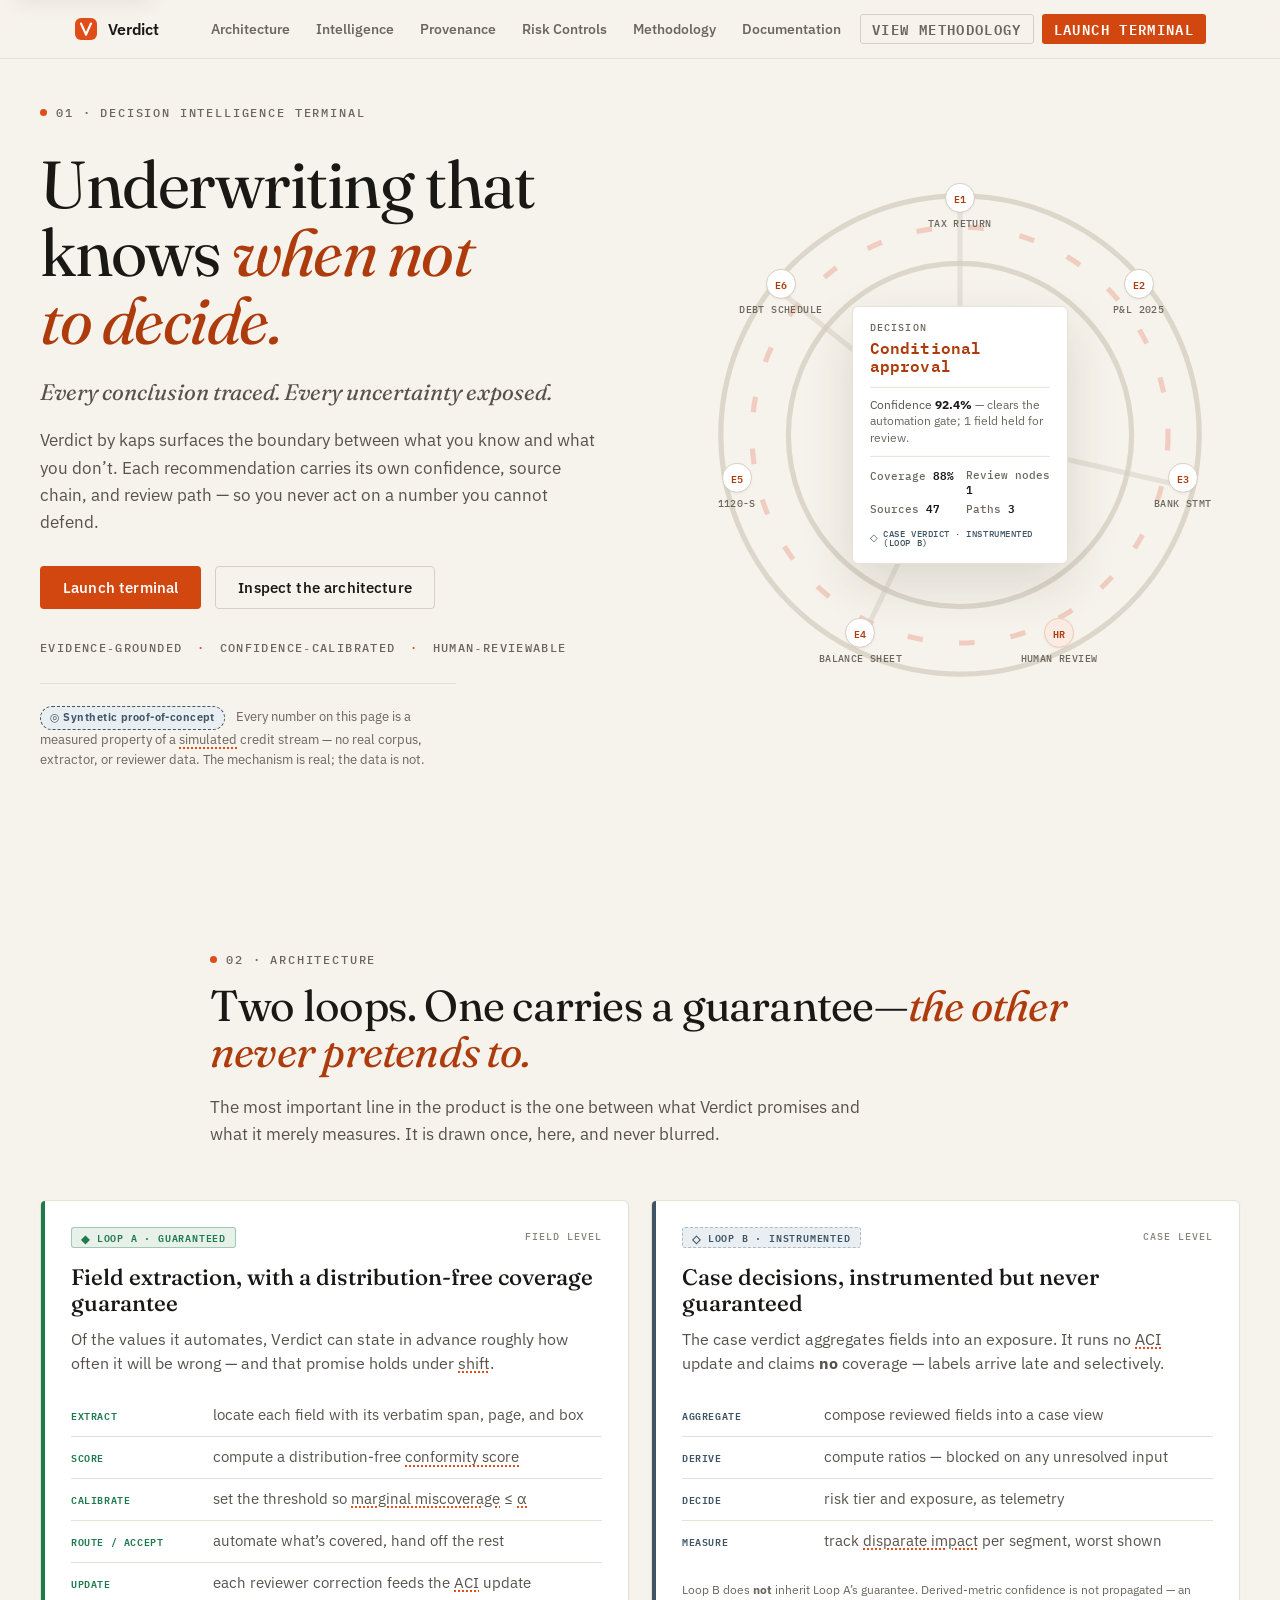
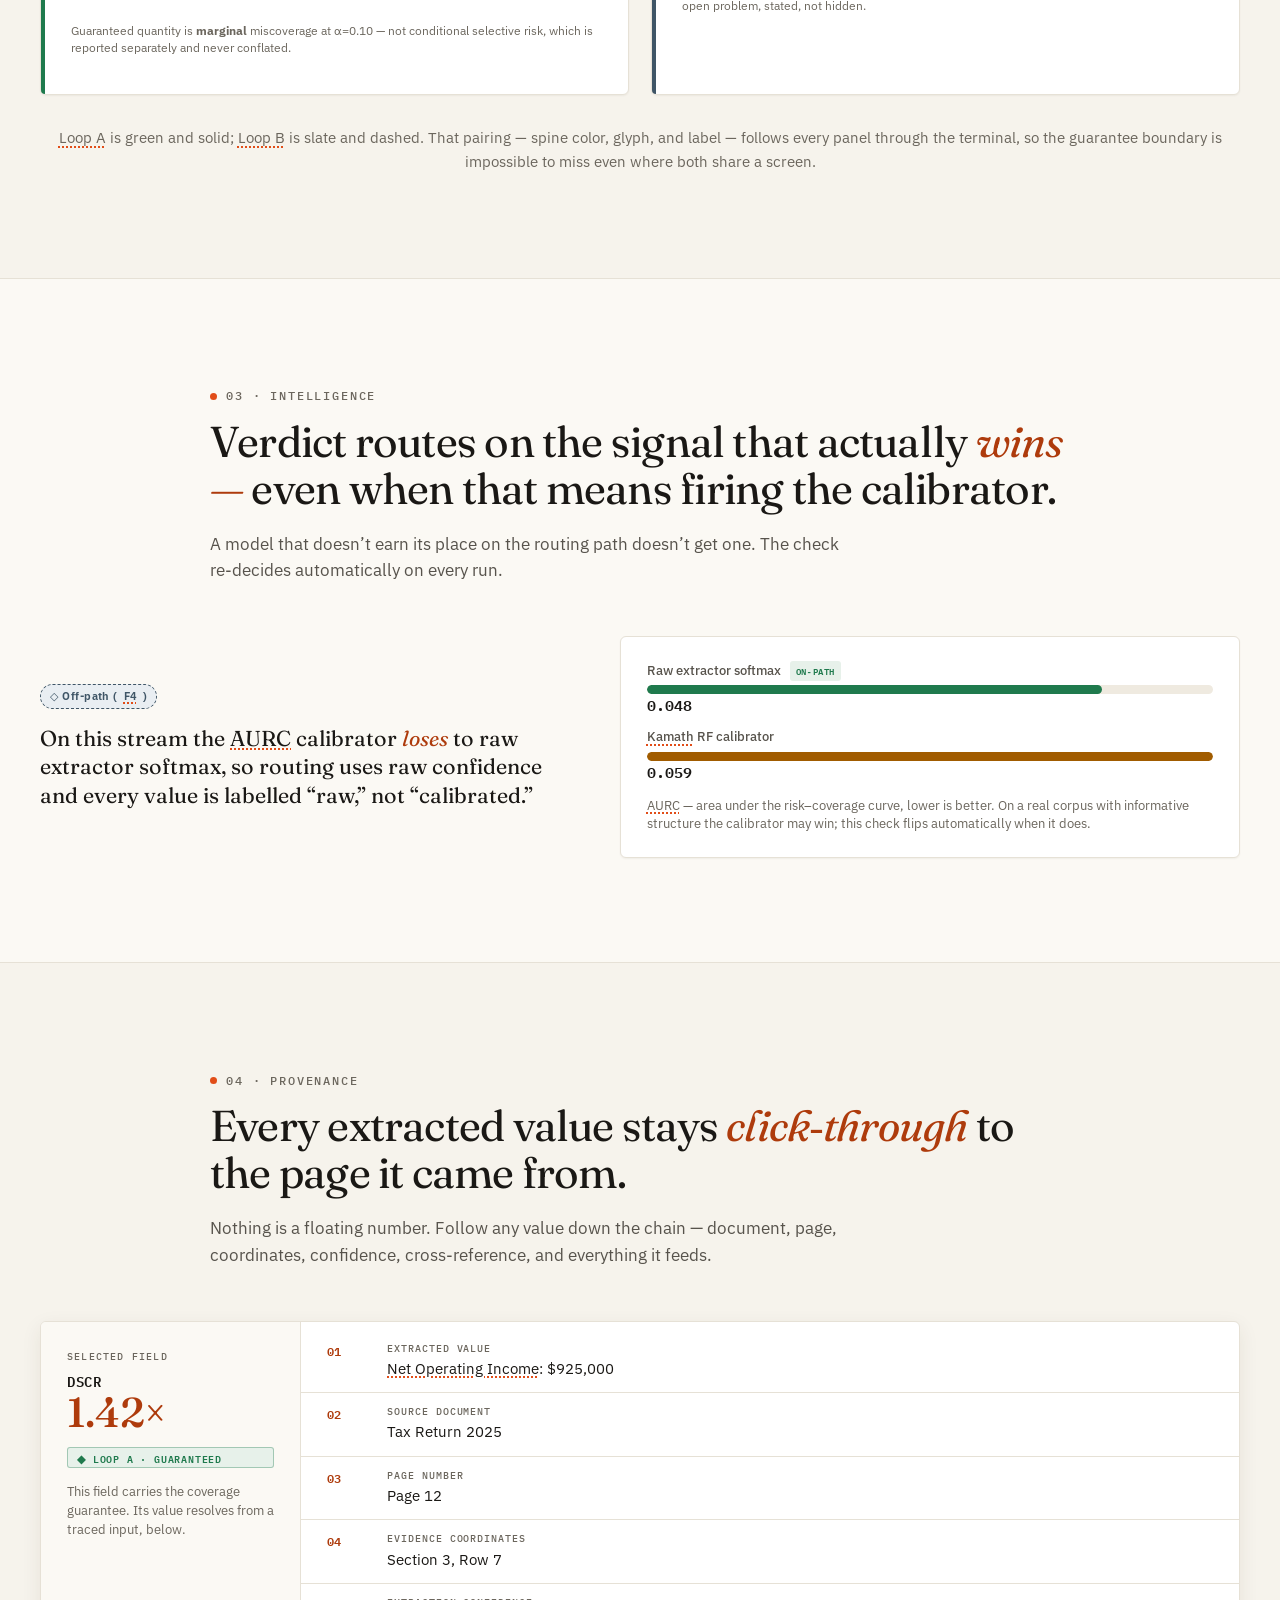
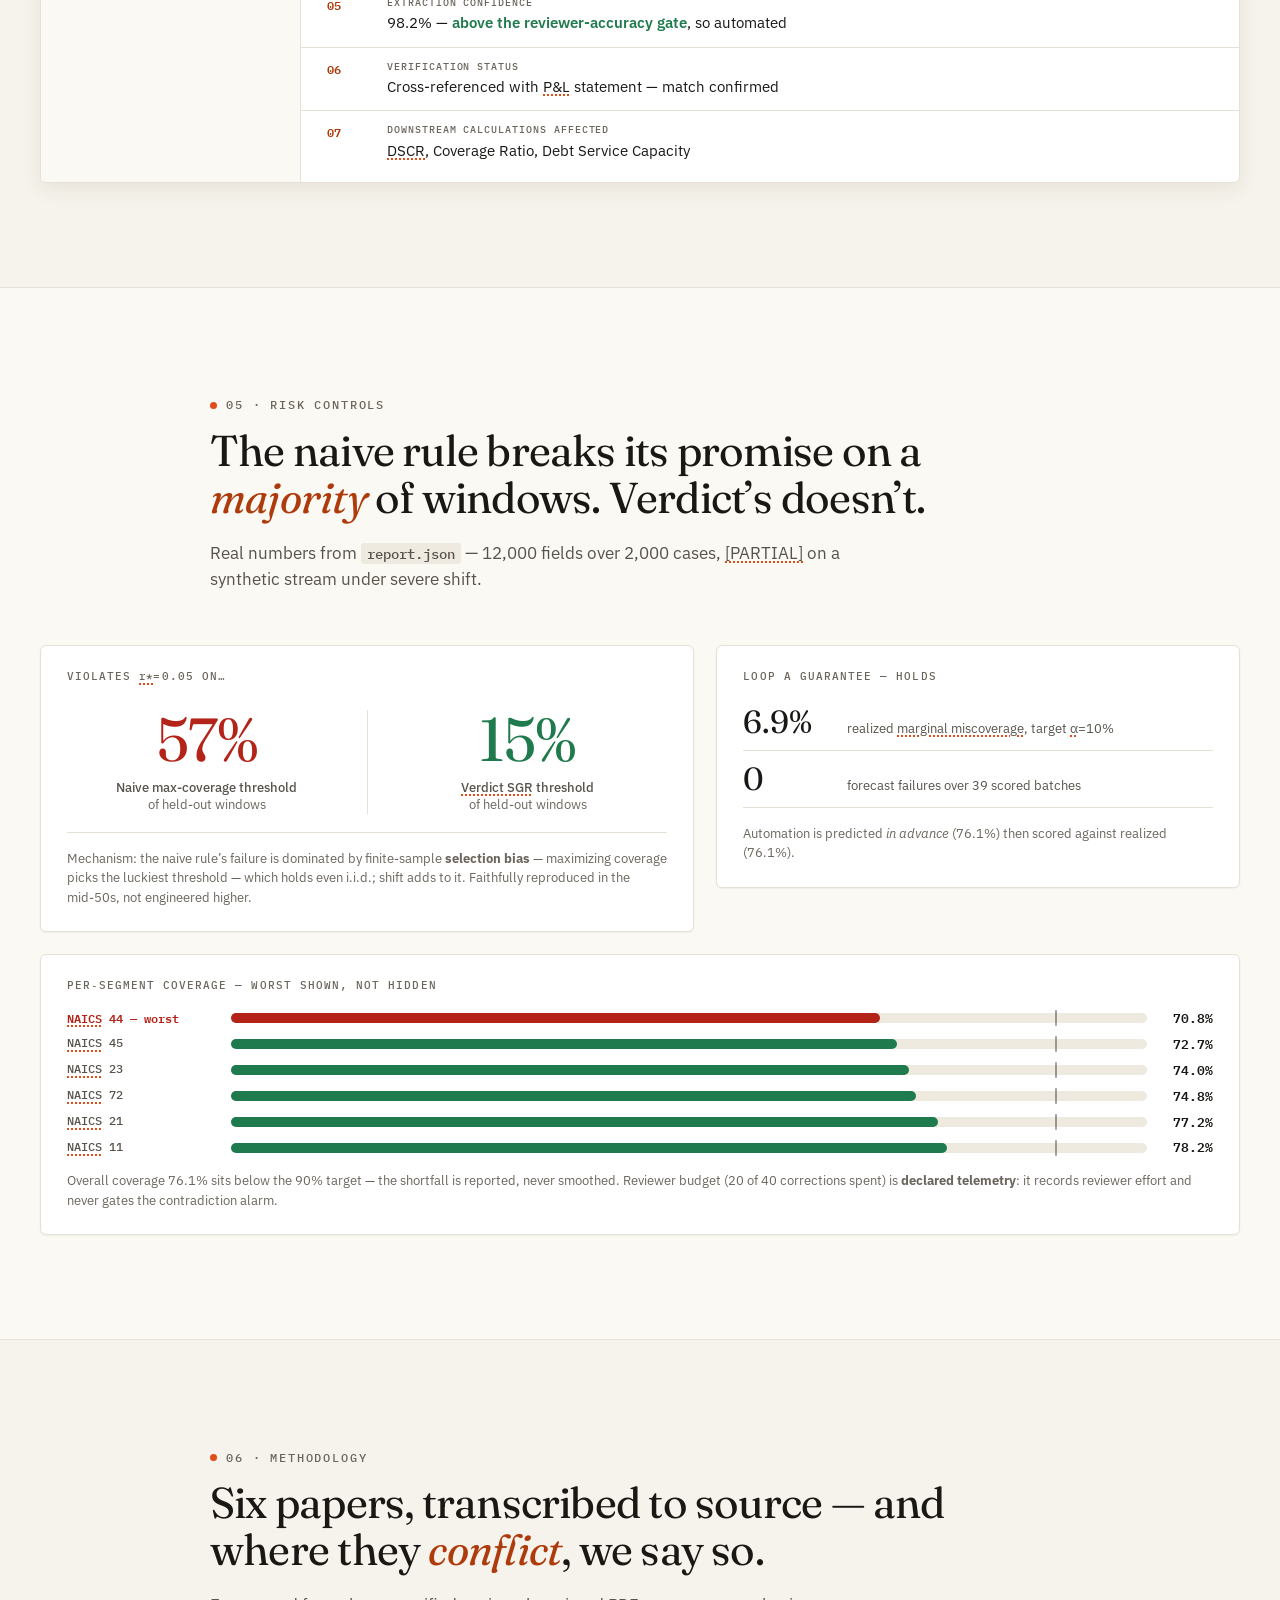
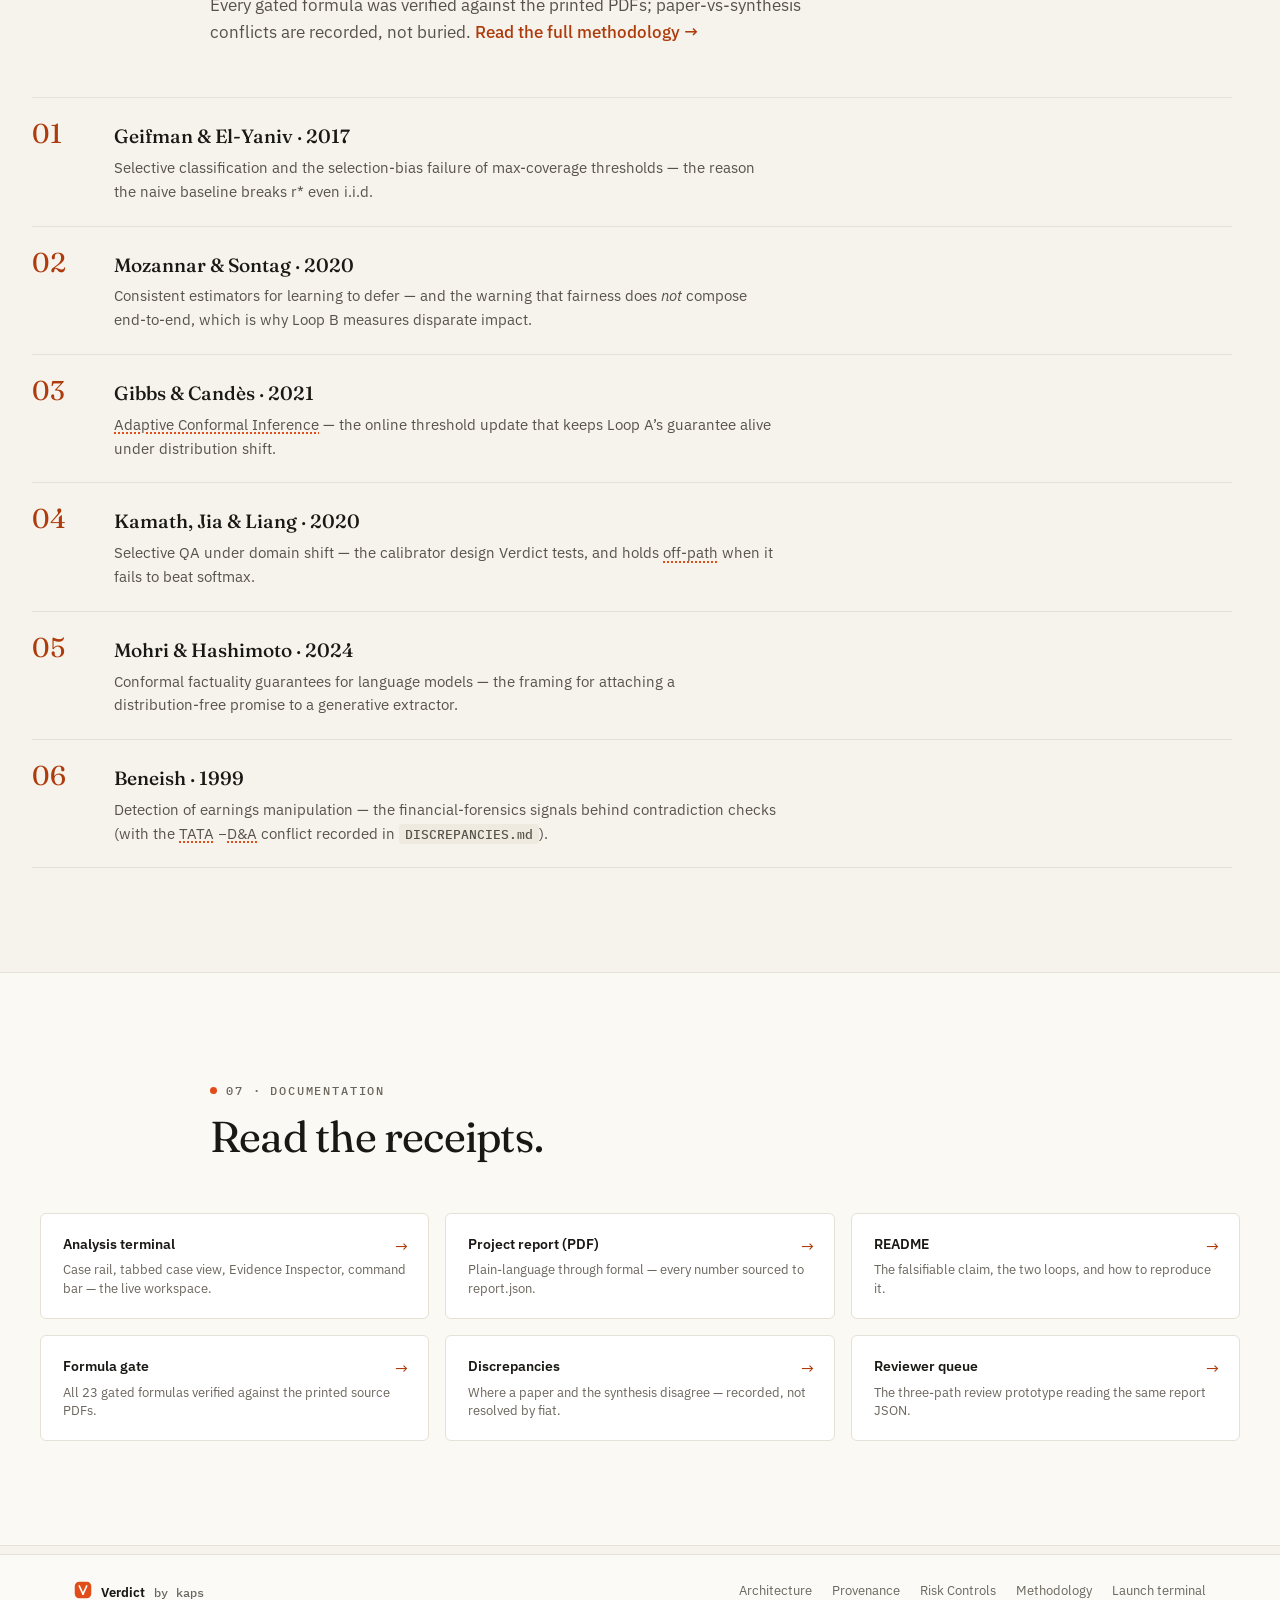
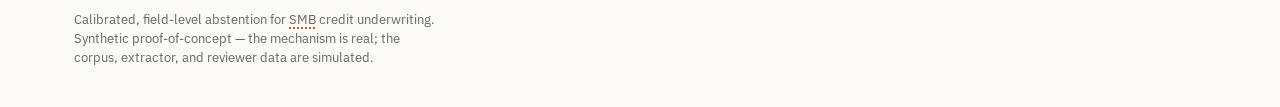
==== commit b1d41330: "Glossary + accessibility pass across homepage and terminal Extend the shared glossary (SMB, F4, P&L," ====
--- a/Verdictproject/frontend/index.html
+++ b/Verdictproject/frontend/index.html
@@ -108,7 +108,7 @@
           <li><span class="s">aggregate</span><span class="d">compose reviewed fields into a case view</span></li>
           <li><span class="s">derive</span><span class="d">compute ratios &mdash; blocked on any unresolved input</span></li>
           <li><span class="s">decide</span><span class="d">risk tier and exposure, as telemetry</span></li>
-          <li><span class="s">measure</span><span class="d">track disparate impact per segment, worst shown</span></li>
+          <li><span class="s">measure</span><span class="d">track <button class="v-gl" data-gl="DISPARATE">disparate impact</button> per segment, worst shown</span></li>
         </ol>
         <p class="v-loop-note">Loop B does <b>not</b> inherit Loop A&rsquo;s guarantee. Derived&#8209;metric
           confidence is not propagated &mdash; an open problem, stated, not hidden.</p>
@@ -134,7 +134,7 @@
 
     <div class="intel-grid">
       <div class="intel-verdict">
-        <span class="v-chip v-chip-i">&#9671; Off&#8209;path (F4)</span>
+        <span class="v-chip v-chip-i">&#9671; Off&#8209;path (<button class="v-gl gl-onchip" data-gl="F4">F4</button>)</span>
         <p class="intel-verdict-t">On this stream the <button class="v-gl" data-gl="AURC">AURC</button> calibrator
           <b>loses</b> to raw extractor softmax, so routing uses raw confidence and every value is
           labelled &ldquo;raw,&rdquo; not &ldquo;calibrated.&rdquo;</p>
@@ -181,7 +181,7 @@
         <li><span class="pc-n">03</span><div><span class="pc-k">Page number</span><span class="pc-v">Page 12</span></div></li>
         <li><span class="pc-n">04</span><div><span class="pc-k">Evidence coordinates</span><span class="pc-v">Section 3, Row 7</span></div></li>
         <li><span class="pc-n">05</span><div><span class="pc-k">Extraction confidence</span><span class="pc-v">98.2% &mdash; <b>above the reviewer&#8209;accuracy gate</b>, so automated</span></div></li>
-        <li><span class="pc-n">06</span><div><span class="pc-k">Verification status</span><span class="pc-v">Cross&#8209;referenced with P&amp;L statement &mdash; match confirmed</span></div></li>
+        <li><span class="pc-n">06</span><div><span class="pc-k">Verification status</span><span class="pc-v">Cross&#8209;referenced with <button class="v-gl" data-gl="P&L">P&amp;L</button> statement &mdash; match confirmed</span></div></li>
         <li><span class="pc-n">07</span><div><span class="pc-k">Downstream calculations affected</span><span class="pc-v"><button class="v-gl" data-gl="DSCR">DSCR</button>, Coverage Ratio, Debt Service Capacity</span></div></li>
       </ol>
     </div>
@@ -255,7 +255,7 @@
       <li><span class="m-n">03</span><div><h3>Gibbs &amp; Cand&egrave;s &middot; 2021</h3><p><button class="v-gl" data-gl="ACI">Adaptive Conformal Inference</button> &mdash; the online threshold update that keeps Loop A&rsquo;s guarantee alive under distribution shift.</p></div></li>
       <li><span class="m-n">04</span><div><h3>Kamath, Jia &amp; Liang &middot; 2020</h3><p>Selective QA under domain shift &mdash; the calibrator design Verdict tests, and holds <button class="v-gl" data-gl="AURC">off&#8209;path</button> when it fails to beat softmax.</p></div></li>
       <li><span class="m-n">05</span><div><h3>Mohri &amp; Hashimoto &middot; 2024</h3><p>Conformal factuality guarantees for language models &mdash; the framing for attaching a distribution&#8209;free promise to a generative extractor.</p></div></li>
-      <li><span class="m-n">06</span><div><h3>Beneish &middot; 1999</h3><p>Detection of earnings manipulation &mdash; the financial&#8209;forensics signals behind contradiction checks (with the TATA &minus;D&amp;A conflict recorded in <code>DISCREPANCIES.md</code>).</p></div></li>
+      <li><span class="m-n">06</span><div><h3>Beneish &middot; 1999</h3><p>Detection of earnings manipulation &mdash; the financial&#8209;forensics signals behind contradiction checks (with the <button class="v-gl" data-gl="TATA">TATA</button> &minus;<button class="v-gl" data-gl="D&A">D&amp;A</button> conflict recorded in <code>DISCREPANCIES.md</code>).</p></div></li>
     </ol>
   </section>
 
@@ -280,7 +280,7 @@
   <div class="v-foot-in">
     <div>
       <div class="brand"><span id="foot-logo" aria-hidden="true"></span> Verdict <span class="foot-by">by kaps</span></div>
-      <p>Calibrated, field&#8209;level abstention for SMB credit underwriting. Synthetic proof&#8209;of&#8209;concept &mdash;
+      <p>Calibrated, field&#8209;level abstention for <button class="v-gl" data-gl="SMB">SMB</button> credit underwriting. Synthetic proof&#8209;of&#8209;concept &mdash;
         the mechanism is real; the corpus, extractor, and reviewer data are simulated.</p>
     </div>
     <div class="v-foot-links">
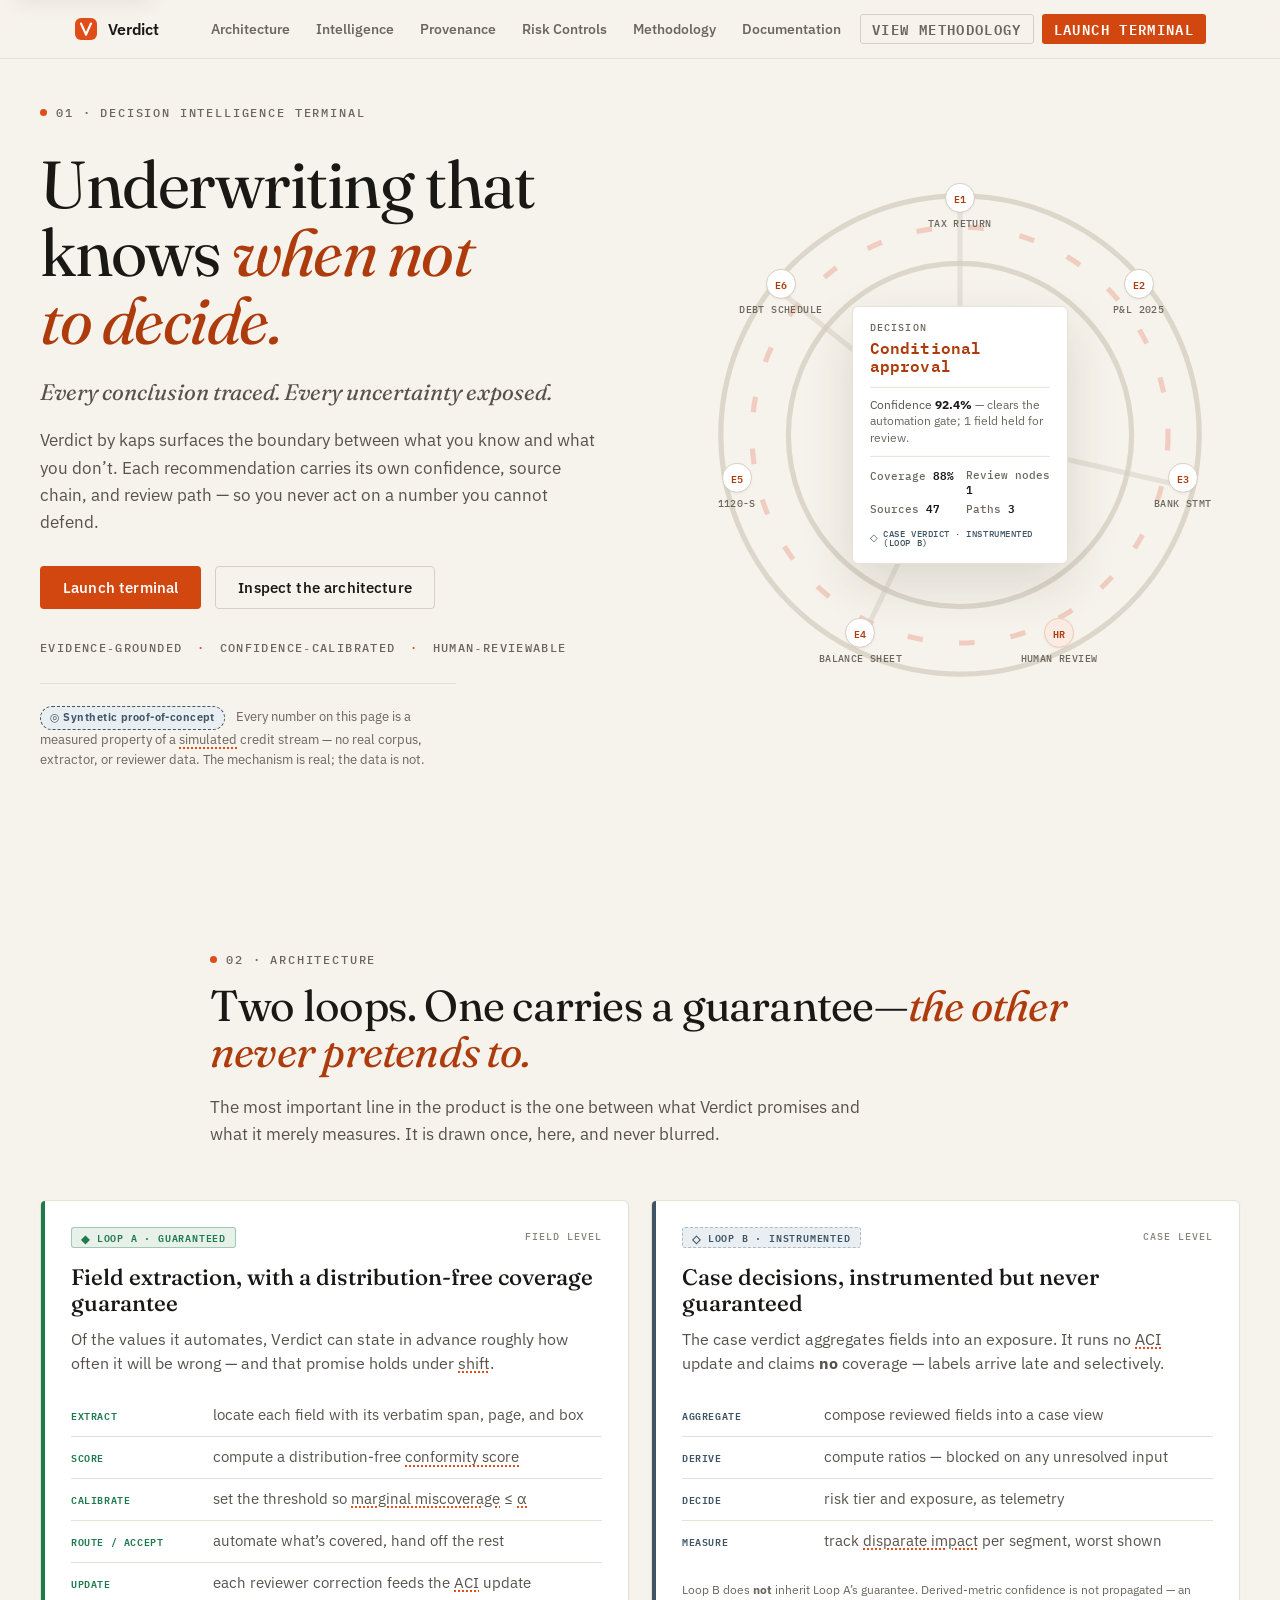
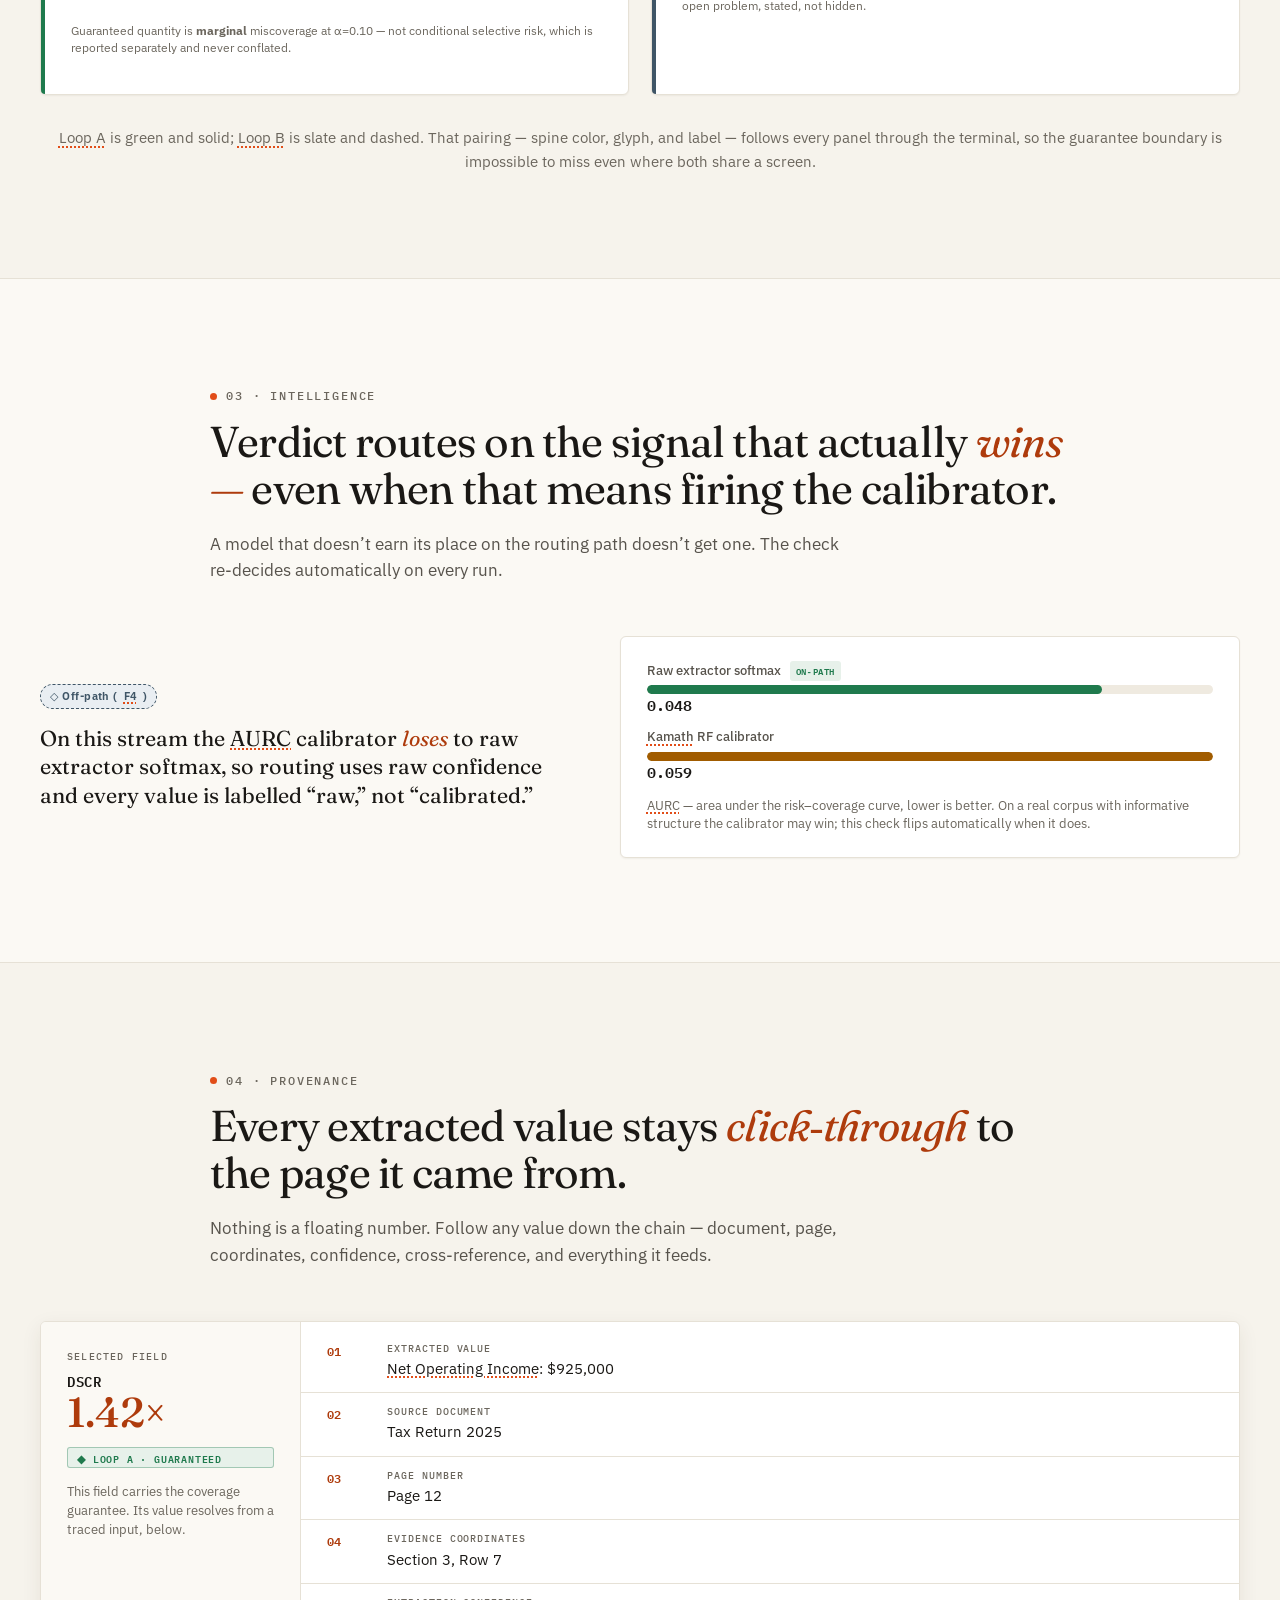
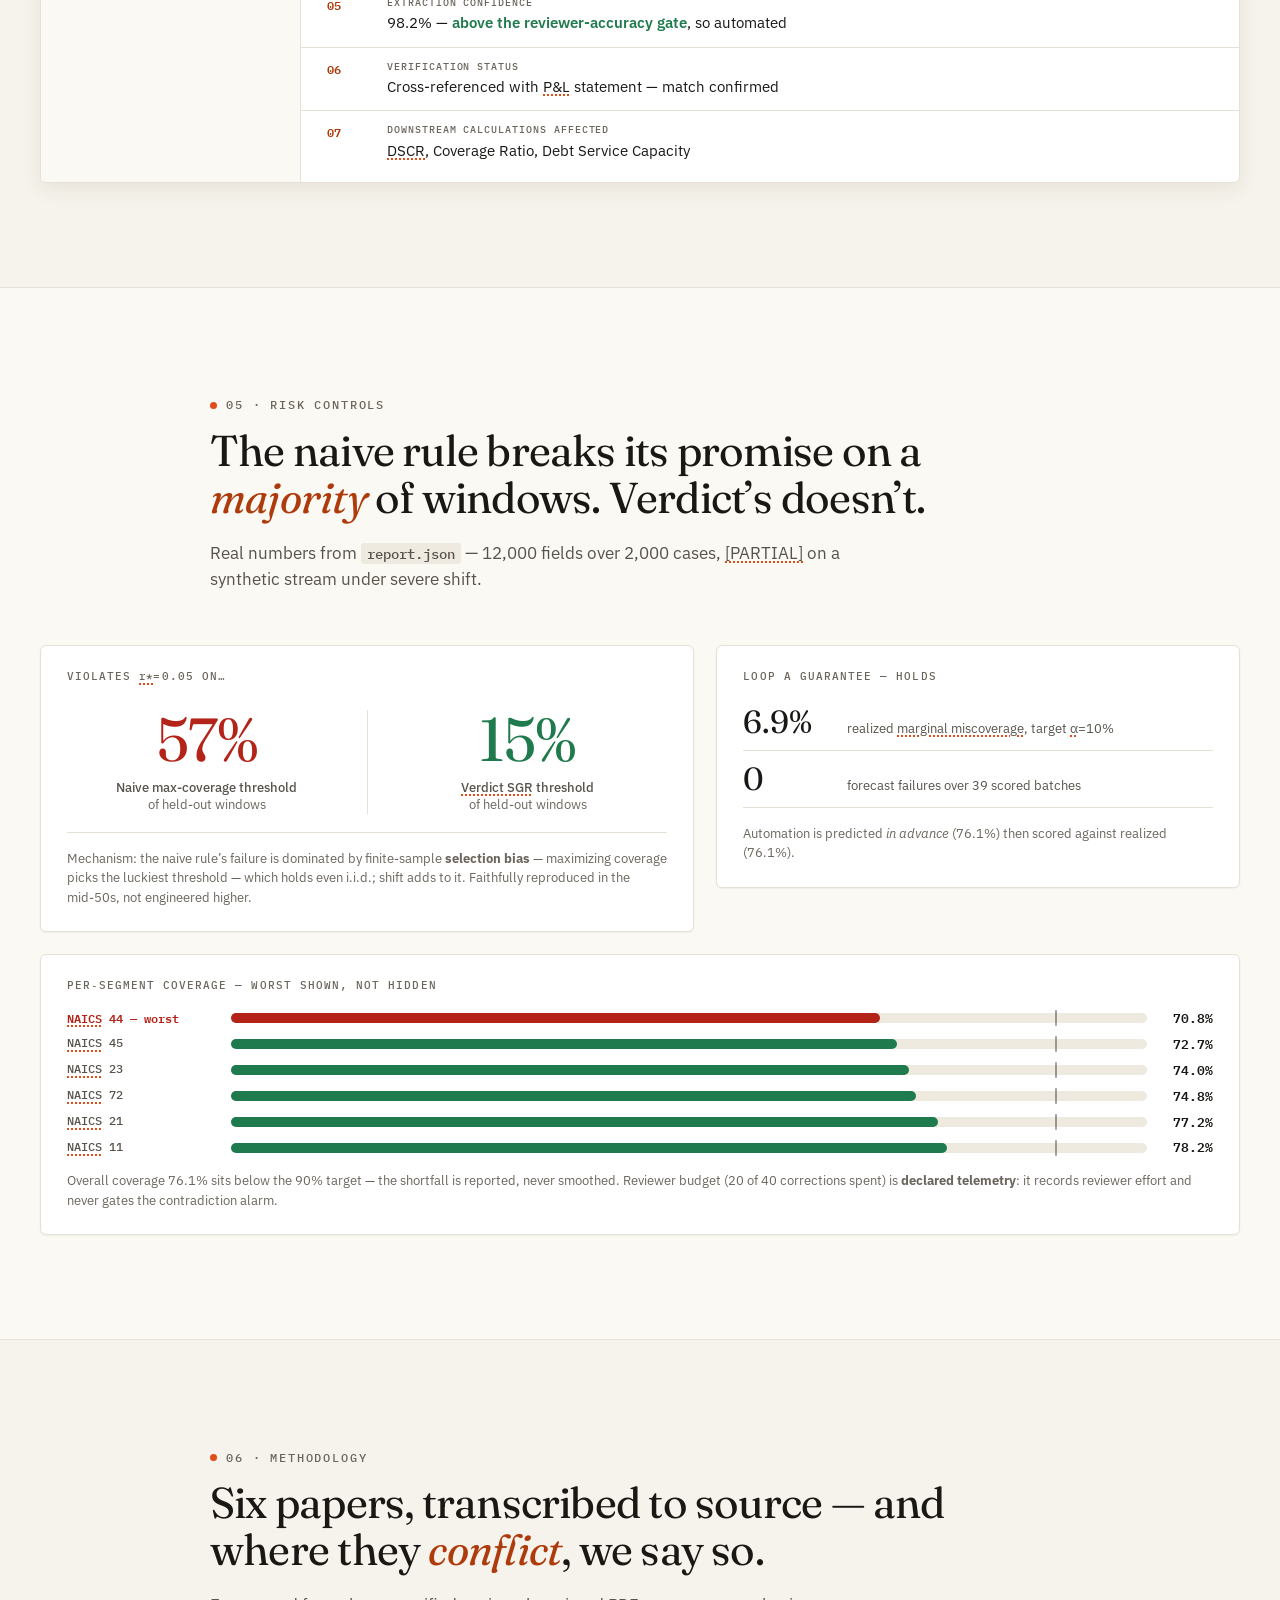
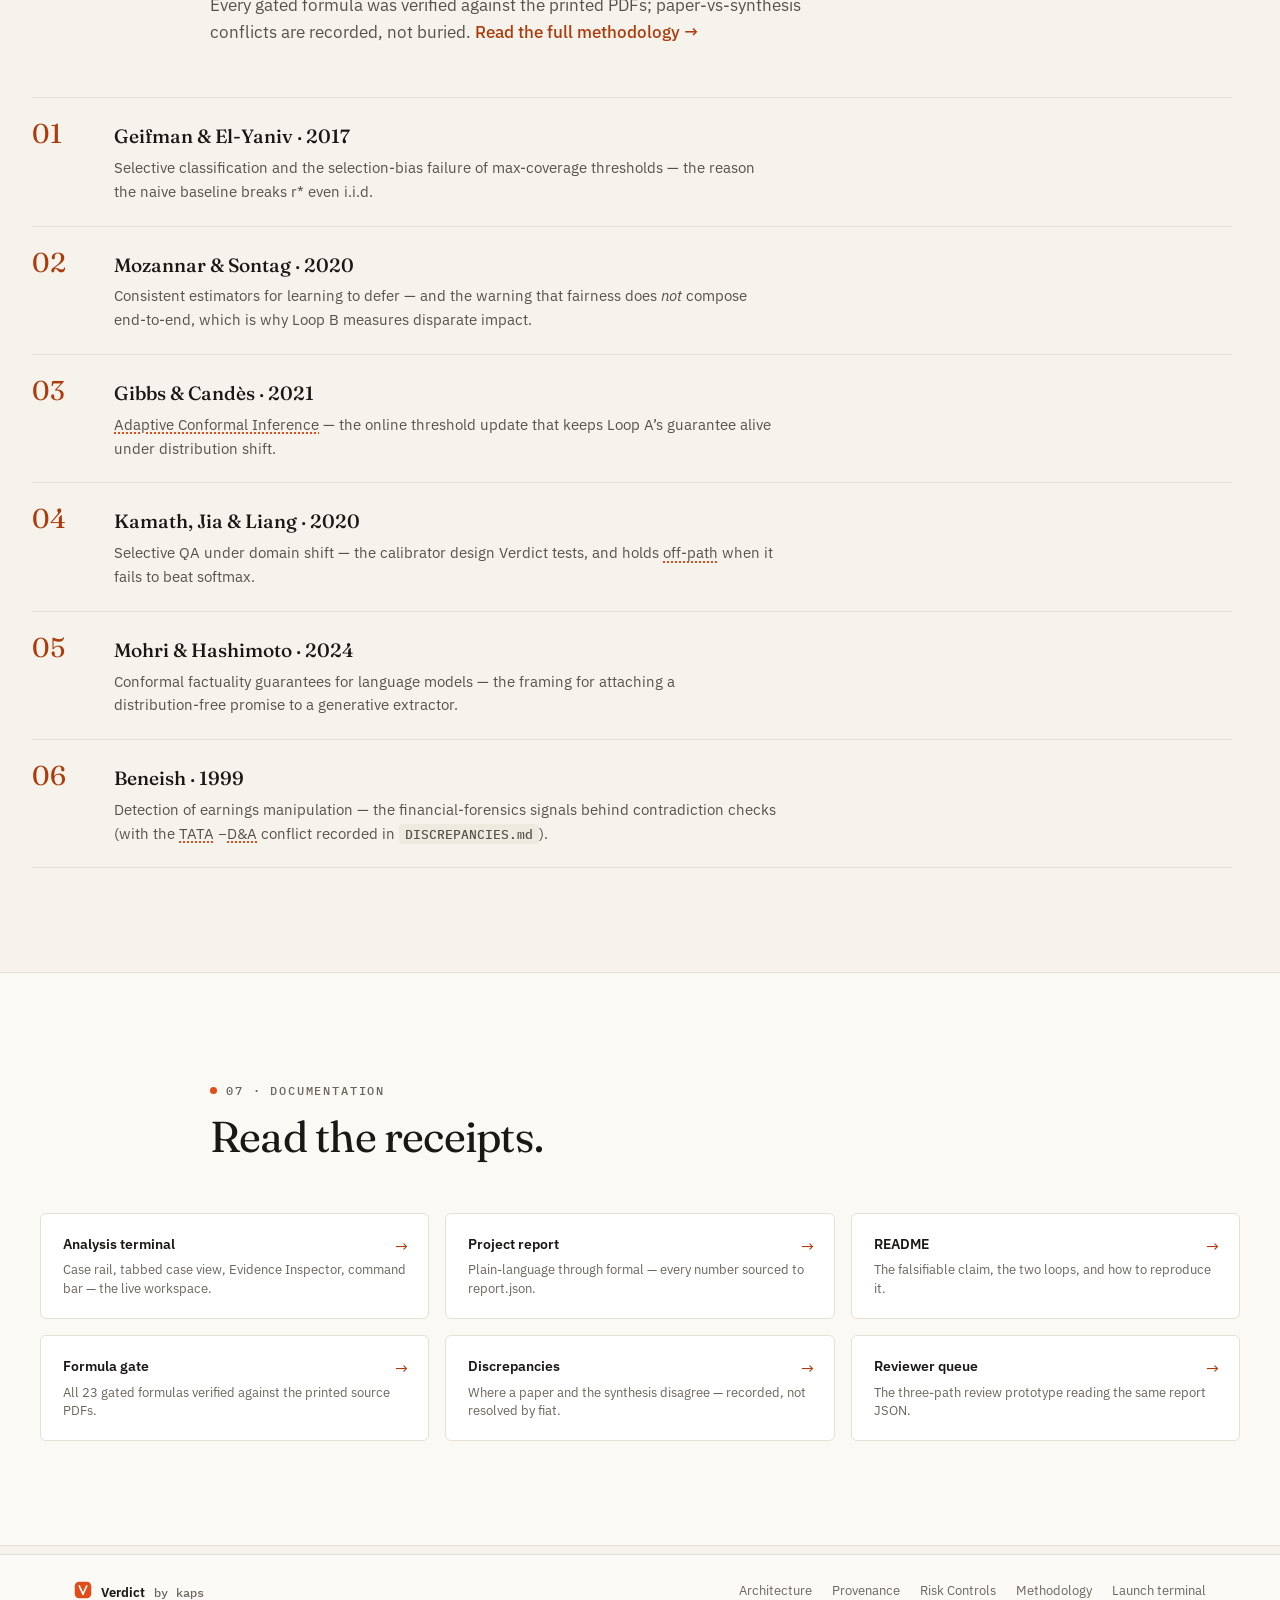
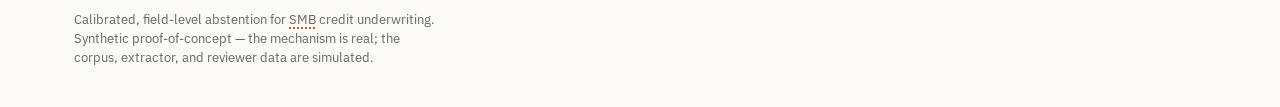
==== commit 34e5967d: "Slim HTML to a committed report.json; markdown report; Vercel-ready Move the embedded report snapsho" ====
--- a/Verdictproject/frontend/index.html
+++ b/Verdictproject/frontend/index.html
@@ -28,7 +28,7 @@
       <a href="#risk-controls">Risk Controls</a>
       <a href="#methodology">Methodology</a>
       <a href="#documentation">Documentation</a>
-      <a class="v-btn v-btn-outline v-btn-mono" href="report/PROJECT_REPORT.pdf">View methodology</a>
+      <a class="v-btn v-btn-outline v-btn-mono" href="docs/PROJECT_REPORT.md">View methodology</a>
       <a class="v-btn v-btn-primary v-btn-mono" href="workspace.html">Launch terminal</a>
     </div>
   </div>
@@ -247,7 +247,7 @@
       <p class="v-eyebrow">06 · Methodology</p>
       <h2 class="sec-h2">Six papers, transcribed to source &mdash; and where they <em>conflict</em>, we say&nbsp;so.</h2>
       <p class="sec-sub">Every gated formula was verified against the printed PDFs; paper&#8209;vs&#8209;synthesis
-        conflicts are recorded, not buried. <a href="report/PROJECT_REPORT.pdf">Read the full methodology&nbsp;&rarr;</a></p>
+        conflicts are recorded, not buried. <a href="docs/PROJECT_REPORT.md">Read the full methodology&nbsp;&rarr;</a></p>
     </div>
     <ol class="method-list">
       <li><span class="m-n">01</span><div><h3>Geifman &amp; El&#8209;Yaniv &middot; 2017</h3><p>Selective classification and the selection&#8209;bias failure of max&#8209;coverage thresholds &mdash; the reason the naive baseline breaks r* even i.i.d.</p></div></li>
@@ -267,10 +267,10 @@
     </div>
     <div class="doc-grid">
       <a class="doc-link" href="workspace.html"><span class="doc-k">Analysis terminal</span><span class="doc-d">Case rail, tabbed case view, Evidence Inspector, command bar &mdash; the live workspace.</span><span class="doc-arrow">&rarr;</span></a>
-      <a class="doc-link" href="report/PROJECT_REPORT.pdf"><span class="doc-k">Project report (PDF)</span><span class="doc-d">Plain&#8209;language through formal &mdash; every number sourced to report.json.</span><span class="doc-arrow">&rarr;</span></a>
-      <a class="doc-link" href="../README.md"><span class="doc-k">README</span><span class="doc-d">The falsifiable claim, the two loops, and how to reproduce it.</span><span class="doc-arrow">&rarr;</span></a>
-      <a class="doc-link" href="../GATE_REPORT.md"><span class="doc-k">Formula gate</span><span class="doc-d">All 23 gated formulas verified against the printed source PDFs.</span><span class="doc-arrow">&rarr;</span></a>
-      <a class="doc-link" href="../DISCREPANCIES.md"><span class="doc-k">Discrepancies</span><span class="doc-d">Where a paper and the synthesis disagree &mdash; recorded, not resolved by fiat.</span><span class="doc-arrow">&rarr;</span></a>
+      <a class="doc-link" href="docs/PROJECT_REPORT.md"><span class="doc-k">Project report</span><span class="doc-d">Plain&#8209;language through formal &mdash; every number sourced to report.json.</span><span class="doc-arrow">&rarr;</span></a>
+      <a class="doc-link" href="docs/README.md"><span class="doc-k">README</span><span class="doc-d">The falsifiable claim, the two loops, and how to reproduce it.</span><span class="doc-arrow">&rarr;</span></a>
+      <a class="doc-link" href="docs/GATE_REPORT.md"><span class="doc-k">Formula gate</span><span class="doc-d">All 23 gated formulas verified against the printed source PDFs.</span><span class="doc-arrow">&rarr;</span></a>
+      <a class="doc-link" href="docs/DISCREPANCIES.md"><span class="doc-k">Discrepancies</span><span class="doc-d">Where a paper and the synthesis disagree &mdash; recorded, not resolved by fiat.</span><span class="doc-arrow">&rarr;</span></a>
       <a class="doc-link" href="queue.html"><span class="doc-k">Reviewer queue</span><span class="doc-d">The three&#8209;path review prototype reading the same report JSON.</span><span class="doc-arrow">&rarr;</span></a>
     </div>
   </section>
@@ -287,13 +287,13 @@
       <a href="#architecture">Architecture</a>
       <a href="#provenance">Provenance</a>
       <a href="#risk-controls">Risk Controls</a>
-      <a href="report/PROJECT_REPORT.pdf">Methodology</a>
+      <a href="docs/PROJECT_REPORT.md">Methodology</a>
       <a href="workspace.html">Launch terminal</a>
     </div>
   </div>
 </footer>
 
-<script type="application/json" id="report">{"meta":{"config":"configs/shift_severe.yaml","taxonomy_version":"1.1.0","generated_at":"2026-07-21T02:29:09+00:00","seed":1,"r_star":0.05,"alpha":0.1,"delta":0.05,"gamma":0.005,"target_coverage":0.9,"n_cases":2000,"n_fields":12000,"hotpotqa_archetype":"MULTI_DOCUMENT_DERIVED","calibrator":{"aurc_raw":0.0476,"aurc_calibrator":0.0592,"on_path":false,"routing_signal":"raw_extractor_softmax","note":"The Kamath RF calibrator is OFF-PATH: on this synthetic stream it does not beat raw extractor softmax on risk\u2013coverage AUC (no structural correctness signal beyond softmax top-1), so routing uses raw extractor confidence and the value is labelled 'raw', not 'calibrated'. On a real corpus with informative structure (Kamath \u00a74) the calibrator may win \u2014 this check re-decides automatically."}},"claim":{"statement":"On conditional selective risk (Geifman Eq. 1) at a single r*=0.05, over randomized adjacent calibrate/deploy windows of a non-exchangeable stream (aggregated over 8 seeds), the naive confidence-threshold rule violates r* on 57% of held-out windows (min 51% across seeds) while Verdict's risk-controlled threshold (SGR / Gascuel\u2013Caraux bound) violates on 15%. Separately, the field loop's ACI update holds a distribution-free MARGINAL miscoverage guarantee at \u03b1=0.1 (a distinct quantity, not conflated). Synthetic stream \u2014 see limitations.","comparison":{"metric":"conditional_selective_risk","metric_definition":"R(f,g) = errors_among_accepted / accepted (Geifman 2017 Eq. 1)","r_star":0.05,"system_r_star":0.05,"naive_r_star":0.05,"system_rule":"Verdict risk-controlled threshold (SGR / Gascuel\u2013Caraux bound)","naive_rule":"boundary-sitting max-coverage threshold (Geifman \u00a75.2)","n_windows":250,"window":200,"naive_violation_rate":0.5715,"naive_violation_rate_min":0.512,"naive_conditional_selective_risk":0.0571,"system_violation_rate":0.147,"system_conditional_selective_risk":0.0138,"n_seeds":8,"seeds":[{"naive_violation_rate":0.616,"naive_conditional_selective_risk":0.0576,"system_violation_rate":0.24,"system_conditional_selective_risk":0.0214,"seed":1},{"naive_violation_rate":0.512,"naive_conditional_selective_risk":0.0553,"system_violation_rate":0.16,"system_conditional_selective_risk":0.0135,"seed":2},{"naive_violation_rate":0.54,"naive_conditional_selective_risk":0.0547,"system_violation_rate":0.18,"system_conditional_selective_risk":0.0184,"seed":3},{"naive_violation_rate":0.604,"naive_conditional_selective_risk":0.0602,"system_violation_rate":0.072,"system_conditional_selective_risk":0.008,"seed":4},{"naive_violation_rate":0.548,"naive_conditional_selective_risk":0.0543,"system_violation_rate":0.076,"system_conditional_selective_risk":0.0066,"seed":5},{"naive_violation_rate":0.6,"naive_conditional_selective_risk":0.06,"system_violation_rate":0.168,"system_conditional_selective_risk":0.0181,"seed":6},{"naive_violation_rate":0.572,"naive_conditional_selective_risk":0.0587,"system_violation_rate":0.112,"system_conditional_selective_risk":0.009,"seed":7},{"naive_violation_rate":0.58,"naive_conditional_selective_risk":0.0564,"system_violation_rate":0.168,"system_conditional_selective_risk":0.0155,"seed":8}],"system_beats_naive":true},"guarantee":{"metric":"marginal_miscoverage","metric_definition":"auto-and-wrong / ALL fields (not conditional on acceptance)","loop":"A","guaranteed":true,"alpha":0.1,"system_realized_marginal_miscoverage":0.0688,"system_realized_conditional_selective_risk":0.0904,"holds_at_alpha":true},"naive_violation_rate":0.5715,"naive_violation_rate_min":0.512,"naive_mean_relative_violation_seed1":0.4995,"naive_violates_majority":true,"system_overall_marginal_miscoverage":0.0688,"system_holds_guarantee":true},"forecast":{"loop":"A","guaranteed":true,"n_forecasts_scored":39,"n_forecast_failures":0,"failure_rate":0.0,"mean_predicted_automation":0.7609,"mean_realized_automation":0.7612,"batches":[{"batch_id":"batch-000","loop":"A","guaranteed":true,"predicted_automation_rate":0.0,"realized_automation_rate":0.0,"target_marginal_miscoverage":0.1,"realized_marginal_miscoverage":0.0,"realized_conditional_selective_risk":0.0,"alpha_t":0.7,"is_failure":false},{"batch_id":"batch-001","loop":"A","guaranteed":true,"predicted_automation_rate":0.7,"realized_automation_rate":0.7367,"target_marginal_miscoverage":0.1,"realized_marginal_miscoverage":0.04,"realized_conditional_selective_risk":0.0543,"alpha_t":1.002,"is_failure":false},{"batch_id":"batch-002","loop":"A","guaranteed":true,"predicted_automation_rate":0.7867,"realized_automation_rate":0.7733,"target_marginal_miscoverage":0.1,"realized_marginal_miscoverage":0.0867,"realized_conditional_selective_risk":0.1121,"alpha_t":1.02,"is_failure":false},{"batch_id":"batch-003","loop":"A","guaranteed":true,"predicted_automation_rate":0.7733,"realized_automation_rate":0.7767,"target_marginal_miscoverage":0.1,"realized_marginal_miscoverage":0.06,"realized_conditional_selective_risk":0.0773,"alpha_t":0.98,"is_failure":false},{"batch_id":"batch-004","loop":"A","guaranteed":true,"predicted_automation_rate":0.7767,"realized_automation_rate":0.82,"target_marginal_miscoverage":0.1,"realized_marginal_miscoverage":0.0633,"realized_conditional_selective_risk":0.0772,"alpha_t":1.01,"is_failure":false},{"batch_id":"batch-005","loop":"A","guaranteed":true,"predicted_automation_rate":0.82,"realized_automation_rate":0.7333,"target_marginal_miscoverage":0.1,"realized_marginal_miscoverage":0.0567,"realized_conditional_selective_risk":0.0773,"alpha_t":1.016,"is_failure":false},{"batch_id":"batch-006","loop":"A","guaranteed":true,"predicted_automation_rate":0.7333,"realized_automation_rate":0.78,"target_marginal_miscoverage":0.1,"realized_marginal_miscoverage":0.0733,"realized_conditional_selective_risk":0.094,"alpha_t":0.958,"is_failure":false},{"batch_id":"batch-007","loop":"A","guaranteed":true,"predicted_automation_rate":0.78,"realized_automation_rate":0.7933,"target_marginal_miscoverage":0.1,"realized_marginal_miscoverage":0.0567,"realized_conditional_selective_risk":0.0714,"alpha_t":1.02,"is_failure":false},{"batch_id":"batch-008","loop":"A","guaranteed":true,"predicted_automation_rate":0.7933,"realized_automation_rate":0.7967,"target_marginal_miscoverage":0.1,"realized_marginal_miscoverage":0.06,"realized_conditional_selective_risk":0.0753,"alpha_t":1.008,"is_failure":false},{"batch_id":"batch-009","loop":"A","guaranteed":true,"predicted_automation_rate":0.7967,"realized_automation_rate":0.7733,"target_marginal_miscoverage":0.1,"realized_marginal_miscoverage":0.07,"realized_conditional_selective_risk":0.0905,"alpha_t":1.02,"is_failure":false},{"batch_id":"batch-010","loop":"A","guaranteed":true,"predicted_automation_rate":0.7733,"realized_automation_rate":0.7767,"target_marginal_miscoverage":0.1,"realized_marginal_miscoverage":0.0567,"realized_conditional_selective_risk":0.073,"alpha_t":0.992,"is_failure":false},{"batch_id":"batch-011","loop":"A","guaranteed":true,"predicted_automation_rate":0.7767,"realized_automation_rate":0.7533,"target_marginal_miscoverage":0.1,"realized_marginal_miscoverage":0.0633,"realized_conditional_selective_risk":0.0841,"alpha_t":0.996,"is_failure":false},{"batch_id":"batch-012","loop":"A","guaranteed":true,"predicted_automation_rate":0.7533,"realized_automation_rate":0.7633,"target_marginal_miscoverage":0.1,"realized_marginal_miscoverage":0.0767,"realized_conditional_selective_risk":0.1004,"alpha_t":0.996,"is_failure":false},{"batch_id":"batch-013","loop":"A","guaranteed":true,"predicted_automation_rate":0.7633,"realized_automation_rate":0.7633,"target_marginal_miscoverage":0.1,"realized_marginal_miscoverage":0.0633,"realized_conditional_selective_risk":0.083,"alpha_t":0.982,"is_failure":false},{"batch_id":"batch-014","loop":"A","guaranteed":true,"predicted_automation_rate":0.7633,"realized_automation_rate":0.76,"target_marginal_miscoverage":0.1,"realized_marginal_miscoverage":0.0867,"realized_conditional_selective_risk":0.114,"alpha_t":0.994,"is_failure":false},{"batch_id":"batch-015","loop":"A","guaranteed":true,"predicted_automation_rate":0.76,"realized_automation_rate":0.76,"target_marginal_miscoverage":0.1,"realized_marginal_miscoverage":0.0867,"realized_conditional_selective_risk":0.114,"alpha_t":0.922,"is_failure":false},{"batch_id":"batch-016","loop":"A","guaranteed":true,"predicted_automation_rate":0.76,"realized_automation_rate":0.8067,"target_marginal_miscoverage":0.1,"realized_marginal_miscoverage":0.0967,"realized_conditional_selective_risk":0.1198,"alpha_t":0.942,"is_failure":false},{"batch_id":"batch-017","loop":"A","guaranteed":true,"predicted_automation_rate":0.8067,"realized_automation_rate":0.79,"target_marginal_miscoverage":0.1,"realized_marginal_miscoverage":0.09,"realized_conditional_selective_risk":0.1139,"alpha_t":0.982,"is_failure":false},{"batch_id":"batch-018","loop":"A","guaranteed":true,"predicted_automation_rate":0.79,"realized_automation_rate":0.7667,"target_marginal_miscoverage":0.1,"realized_marginal_miscoverage":0.0867,"realized_conditional_selective_risk":0.113,"alpha_t":1.002,"is_failure":false},{"batch_id":"batch-019","loop":"A","guaranteed":true,"predicted_automation_rate":0.7667,"realized_automation_rate":0.7933,"target_marginal_miscoverage":0.1,"realized_marginal_miscoverage":0.05,"realized_conditional_selective_risk":0.063,"alpha_t":1.02,"is_failure":false},{"batch_id":"batch-020","loop":"A","guaranteed":true,"predicted_automation_rate":0.7933,"realized_automation_rate":0.8133,"target_marginal_miscoverage":0.1,"realized_marginal_miscoverage":0.0467,"realized_conditional_selective_risk":0.0574,"alpha_t":1.018,"is_failure":false},{"batch_id":"batch-021","loop":"A","guaranteed":true,"predicted_automation_rate":0.8133,"realized_automation_rate":0.7867,"target_marginal_miscoverage":0.1,"realized_marginal_miscoverage":0.08,"realized_conditional_selective_risk":0.1017,"alpha_t":1.02,"is_failure":false},{"batch_id":"batch-022","loop":"A","guaranteed":true,"predicted_automation_rate":0.7867,"realized_automation_rate":0.8,"target_marginal_miscoverage":0.1,"realized_marginal_miscoverage":0.0667,"realized_conditional_selective_risk":0.0833,"alpha_t":1.02,"is_failure":false},{"batch_id":"batch-023","loop":"A","guaranteed":true,"predicted_automation_rate":0.8,"realized_automation_rate":0.7533,"target_marginal_miscoverage":0.1,"realized_marginal_miscoverage":0.0733,"realized_conditional_selective_risk":0.0973,"alpha_t":0.974,"is_failure":false},{"batch_id":"batch-024","loop":"A","guaranteed":true,"predicted_automation_rate":0.7533,"realized_automation_rate":0.8067,"target_marginal_miscoverage":0.1,"realized_marginal_miscoverage":0.0867,"realized_conditional_selective_risk":0.1074,"alpha_t":0.982,"is_failure":false},{"batch_id":"batch-025","loop":"A","guaranteed":true,"predicted_automation_rate":0.8067,"realized_automation_rate":0.7733,"target_marginal_miscoverage":0.1,"realized_marginal_miscoverage":0.0533,"realized_conditional_selective_risk":0.069,"alpha_t":0.98,"is_failure":false},{"batch_id":"batch-026","loop":"A","guaranteed":true,"predicted_automation_rate":0.7733,"realized_automation_rate":0.7567,"target_marginal_miscoverage":0.1,"realized_marginal_miscoverage":0.0533,"realized_conditional_selective_risk":0.0705,"alpha_t":1.02,"is_failure":false},{"batch_id":"batch-027","loop":"A","guaranteed":true,"predicted_automation_rate":0.7567,"realized_automation_rate":0.76,"target_marginal_miscoverage":0.1,"realized_marginal_miscoverage":0.0667,"realized_conditional_selective_risk":0.0877,"alpha_t":1.006,"is_failure":false},{"batch_id":"batch-028","loop":"A","guaranteed":true,"predicted_automation_rate":0.76,"realized_automation_rate":0.7767,"target_marginal_miscoverage":0.1,"realized_marginal_miscoverage":0.0733,"realized_conditional_selective_risk":0.0944,"alpha_t":1.01,"is_failure":false},{"batch_id":"batch-029","loop":"A","guaranteed":true,"predicted_automation_rate":0.7767,"realized_automation_rate":0.8,"target_marginal_miscoverage":0.1,"realized_marginal_miscoverage":0.0833,"realized_conditional_selective_risk":0.1042,"alpha_t":0.968,"is_failure":false},{"batch_id":"batch-030","loop":"A","guaranteed":true,"predicted_automation_rate":0.8,"realized_automation_rate":0.8267,"target_marginal_miscoverage":0.1,"realized_marginal_miscoverage":0.0767,"realized_conditional_selective_risk":0.0927,"alpha_t":1.01,"is_failure":false},{"batch_id":"batch-031","loop":"A","guaranteed":true,"predicted_automation_rate":0.8267,"realized_automation_rate":0.7733,"target_marginal_miscoverage":0.1,"realized_marginal_miscoverage":0.06,"realized_conditional_selective_risk":0.0776,"alpha_t":1.01,"is_failure":false},{"batch_id":"batch-032","loop":"A","guaranteed":true,"predicted_automation_rate":0.7733,"realized_automation_rate":0.81,"target_marginal_miscoverage":0.1,"realized_marginal_miscoverage":0.0933,"realized_conditional_selective_risk":0.1152,"alpha_t":1.006,"is_failure":false},{"batch_id":"batch-033","loop":"A","guaranteed":true,"predicted_automation_rate":0.81,"realized_automation_rate":0.8,"target_marginal_miscoverage":0.1,"realized_marginal_miscoverage":0.0733,"realized_conditional_selective_risk":0.0917,"alpha_t":1.02,"is_failure":false},{"batch_id":"batch-034","loop":"A","guaranteed":true,"predicted_automation_rate":0.8,"realized_automation_rate":0.82,"target_marginal_miscoverage":0.1,"realized_marginal_miscoverage":0.0967,"realized_conditional_selective_risk":0.1179,"alpha_t":0.902,"is_failure":false},{"batch_id":"batch-035","loop":"A","guaranteed":true,"predicted_automation_rate":0.82,"realized_automation_rate":0.7567,"target_marginal_miscoverage":0.1,"realized_marginal_miscoverage":0.0867,"realized_conditional_selective_risk":0.1145,"alpha_t":0.982,"is_failure":false},{"batch_id":"batch-036","loop":"A","guaranteed":true,"predicted_automation_rate":0.7567,"realized_automation_rate":0.78,"target_marginal_miscoverage":0.1,"realized_marginal_miscoverage":0.0633,"realized_conditional_selective_risk":0.0812,"alpha_t":1.004,"is_failure":false},{"batch_id":"batch-037","loop":"A","guaranteed":true,"predicted_automation_rate":0.78,"realized_automation_rate":0.7933,"target_marginal_miscoverage":0.1,"realized_marginal_miscoverage":0.0667,"realized_conditional_selective_risk":0.084,"alpha_t":1.002,"is_failure":false},{"batch_id":"batch-038","loop":"A","guaranteed":true,"predicted_automation_rate":0.7933,"realized_automation_rate":0.7833,"target_marginal_miscoverage":0.1,"realized_marginal_miscoverage":0.06,"realized_conditional_selective_risk":0.0766,"alpha_t":1.012,"is_failure":false},{"batch_id":"batch-039","loop":"A","guaranteed":true,"predicted_automation_rate":0.7833,"realized_automation_rate":0.76,"target_marginal_miscoverage":0.1,"realized_marginal_miscoverage":0.07,"realized_conditional_selective_risk":0.0921,"alpha_t":1.02,"is_failure":false}]},"coverage":{"loop":"A","guaranteed":true,"overall":{"segment":"__overall__","n":12000,"realized_coverage":0.7612,"realized_marginal_miscoverage":0.0688,"target_coverage":0.9,"coverage_shortfall":0.1388},"worst_coverage_segment":"44","worst_miscoverage_segment":"54","by_segment":{"45":{"segment":"45","n":1302,"realized_coverage":0.7273,"realized_marginal_miscoverage":0.0576,"target_coverage":0.9,"coverage_shortfall":0.1727},"23":{"segment":"23","n":1146,"realized_coverage":0.74,"realized_marginal_miscoverage":0.062,"target_coverage":0.9,"coverage_shortfall":0.16},"44":{"segment":"44","n":1122,"realized_coverage":0.7077,"realized_marginal_miscoverage":0.0508,"target_coverage":0.9,"coverage_shortfall":0.1923},"72":{"segment":"72","n":1248,"realized_coverage":0.7476,"realized_marginal_miscoverage":0.0665,"target_coverage":0.9,"coverage_shortfall":0.1524},"21":{"segment":"21","n":1764,"realized_coverage":0.7721,"realized_marginal_miscoverage":0.0675,"target_coverage":0.9,"coverage_shortfall":0.1279},"52":{"segment":"52","n":1734,"realized_coverage":0.7849,"realized_marginal_miscoverage":0.075,"target_coverage":0.9,"coverage_shortfall":0.1151},"54":{"segment":"54","n":1746,"realized_coverage":0.7869,"realized_marginal_miscoverage":0.0796,"target_coverage":0.9,"coverage_shortfall":0.1131},"11":{"segment":"11","n":1938,"realized_coverage":0.7817,"realized_marginal_miscoverage":0.0784,"target_coverage":0.9,"coverage_shortfall":0.1183}}},"shift":{"loop":"A","guaranteed":true,"expected_shift_statistic":0.01496,"gamma_star":0.17296,"thm42_bound_at_gamma":0.77282,"ood_rate_by_window":[0.655,0.445,0.355,0.15,0.44,0.535,0.49,0.325,0.895,0.865,0.665,0.435,0.69,0.8,0.535,1.0,0.985,0.805,0.3,0.59,0.835,0.945,0.605,0.685,0.835,0.935,0.975,0.85,1.0,0.955],"first_window_ood":0.655,"last_window_ood":0.955},"fairness":{"loop":"B","guaranteed":false,"note":"End-to-end disparate impact on the composed system (Mozannar \u00a76.5: fairness does not compose). Instrumented, not guaranteed \u2014 case truth is delayed and selective.","fpr_by_segment":{"45":0.1395,"23":0.2166,"44":0.1613,"72":0.2778,"21":0.335,"52":0.3175,"54":0.316,"11":0.3151},"worst_segment":"21","max_gap":0.1954},"budget":{"total":40,"spent":20,"remaining":20,"burn_fraction":0.5},"queue":[{"id":"q2-000","loop":"A","guaranteed":true,"path":"PATH_2","path_label":"Uncertain","field_type":"TOTAL_DEPOSITS","decision":"ROUTE","reason":{"code":"CONFORMITY_SCORE_ABOVE_THRESHOLD","label":"Uncertainty above the guaranteed threshold"},"confidence":0.717,"reviewer_accuracy":0.7,"ood_score":0.25,"established":{"summary":"Value extracted and normalized; uncertainty exceeded the guaranteed threshold.","steps":[{"label":"Located value","detail":"$2,959,202.00","ok":true},{"label":"Normalized","detail":"2,959,202","ok":true},{"label":"Scale-normalized conformity score","detail":"ood=0.25","ok":true},{"label":"Confidence vs guaranteed threshold","detail":"below threshold \u2014 needs review","ok":false}]},"provenance":{"doc_id":"multi_docume-5738","page":7,"bbox":[0.57,0.712,0.69,0.742],"raw_span":"$2,959,202.00","archetype":"MULTI_DOCUMENT_DERIVED"}},{"id":"q2-001","loop":"A","guaranteed":true,"path":"PATH_2","path_label":"Uncertain","field_type":"NSF_COUNT","decision":"ROUTE","reason":{"code":"CONFORMITY_SCORE_ABOVE_THRESHOLD","label":"Uncertainty above the guaranteed threshold"},"confidence":0.749,"reviewer_accuracy":0.7,"ood_score":0.25,"established":{"summary":"Value extracted and normalized; uncertainty exceeded the guaranteed threshold.","steps":[{"label":"Located value","detail":"$3,431,084.00","ok":true},{"label":"Normalized","detail":"3,431,084","ok":true},{"label":"Scale-normalized conformity score","detail":"ood=0.25","ok":true},{"label":"Confidence vs guaranteed threshold","detail":"below threshold \u2014 needs review","ok":false}]},"provenance":{"doc_id":"multi_docume-2889","page":2,"bbox":[0.202,0.388,0.322,0.418],"raw_span":"$3,431,084.00","archetype":"MULTI_DOCUMENT_DERIVED"}},{"id":"q2-002","loop":"A","guaranteed":true,"path":"PATH_2","path_label":"Uncertain","field_type":"NSF_COUNT","decision":"ROUTE","reason":{"code":"CONFORMITY_SCORE_ABOVE_THRESHOLD","label":"Uncertainty above the guaranteed threshold"},"confidence":0.769,"reviewer_accuracy":0.7,"ood_score":0.25,"established":{"summary":"Value extracted and normalized; uncertainty exceeded the guaranteed threshold.","steps":[{"label":"Located value","detail":"1034384","ok":true},{"label":"Normalized","detail":"1,034,384","ok":true},{"label":"Scale-normalized conformity score","detail":"ood=0.25","ok":true},{"label":"Confidence vs guaranteed threshold","detail":"below threshold \u2014 needs review","ok":false}]},"provenance":{"doc_id":"multi_docume-5229","page":3,"bbox":[0.373,0.427,0.493,0.457],"raw_span":"1034384","archetype":"MULTI_DOCUMENT_DERIVED"}},{"id":"q2-003","loop":"A","guaranteed":true,"path":"PATH_2","path_label":"Uncertain","field_type":"ACCOUNTS_RECEIVABLE","decision":"ROUTE","reason":{"code":"CONFORMITY_SCORE_ABOVE_THRESHOLD","label":"Uncertainty above the guaranteed threshold"},"confidence":0.638,"reviewer_accuracy":0.7,"ood_score":0.25,"established":{"summary":"Value extracted and normalized; uncertainty exceeded the guaranteed threshold.","steps":[{"label":"Located value","detail":"733948","ok":true},{"label":"Normalized","detail":"733,948","ok":true},{"label":"Scale-normalized conformity score","detail":"ood=0.25","ok":true},{"label":"Confidence vs guaranteed threshold","detail":"below threshold \u2014 needs review","ok":false}]},"provenance":{"doc_id":"multi_docume-7348","page":1,"bbox":[0.536,0.718,0.656,0.748],"raw_span":"733948","archetype":"MULTI_DOCUMENT_DERIVED"}},{"id":"q2-004","loop":"A","guaranteed":true,"path":"PATH_2","path_label":"Uncertain","field_type":"NSF_COUNT","decision":"ROUTE","reason":{"code":"CONFORMITY_SCORE_ABOVE_THRESHOLD","label":"Uncertainty above the guaranteed threshold"},"confidence":0.758,"reviewer_accuracy":0.7,"ood_score":0.25,"established":{"summary":"Value extracted and normalized; uncertainty exceeded the guaranteed threshold.","steps":[{"label":"Located value","detail":"$2,412,133.00","ok":true},{"label":"Normalized","detail":"2,412,133","ok":true},{"label":"Scale-normalized conformity score","detail":"ood=0.25","ok":true},{"label":"Confidence vs guaranteed threshold","detail":"below threshold \u2014 needs review","ok":false}]},"provenance":{"doc_id":"multi_docume-7941","page":1,"bbox":[0.107,0.216,0.227,0.246],"raw_span":"$2,412,133.00","archetype":"MULTI_DOCUMENT_DERIVED"}},{"id":"q2-005","loop":"A","guaranteed":true,"path":"PATH_2","path_label":"Uncertain","field_type":"TOTAL_DEBT_SERVICE","decision":"ROUTE","reason":{"code":"CONFORMITY_SCORE_ABOVE_THRESHOLD","label":"Uncertainty above the guaranteed threshold"},"confidence":0.616,"reviewer_accuracy":0.7,"ood_score":0.0,"established":{"summary":"Value extracted and normalized; uncertainty exceeded the guaranteed threshold.","steps":[{"label":"Located value","detail":"$4,869,535.00","ok":true},{"label":"Normalized","detail":"4,869,535","ok":true},{"label":"Scale-normalized conformity score","detail":"ood=0.00","ok":true},{"label":"Confidence vs guaranteed threshold","detail":"below threshold \u2014 needs review","ok":false}]},"provenance":{"doc_id":"tax_return_1-6845","page":4,"bbox":[0.451,0.763,0.571,0.793],"raw_span":"$4,869,535.00","archetype":"TAX_RETURN_1120S"}},{"id":"q2-006","loop":"A","guaranteed":true,"path":"PATH_2","path_label":"Uncertain","field_type":"COGS","decision":"ACCEPT","reason":{"code":"CONFORMITY_SCORE_WITHIN_THRESHOLD","label":"Uncertainty within the guaranteed threshold"},"confidence":0.802,"reviewer_accuracy":0.7,"ood_score":0.0,"established":{"summary":"Value extracted, normalized, and automated within the guaranteed threshold.","steps":[{"label":"Located value","detail":"$2,775,537.00","ok":true},{"label":"Normalized","detail":"2,775,537","ok":true},{"label":"Scale-normalized conformity score","detail":"ood=0.00","ok":true},{"label":"Confidence vs guaranteed threshold","detail":"within threshold \u2014 automated","ok":true}]},"provenance":{"doc_id":"tax_return_1-5727","page":2,"bbox":[0.418,0.694,0.538,0.724],"raw_span":"$2,775,537.00","archetype":"TAX_RETURN_1120S"}},{"id":"q2-007","loop":"A","guaranteed":true,"path":"PATH_2","path_label":"Uncertain","field_type":"NET_INCOME","decision":"ROUTE","reason":{"code":"CONFORMITY_SCORE_ABOVE_THRESHOLD","label":"Uncertainty above the guaranteed threshold"},"confidence":0.713,"reviewer_accuracy":0.7,"ood_score":0.037,"established":{"summary":"Value extracted and normalized; uncertainty exceeded the guaranteed threshold.","steps":[{"label":"Located value","detail":"4269970","ok":true},{"label":"Normalized","detail":"4,269,970","ok":true},{"label":"Scale-normalized conformity score","detail":"ood=0.04","ok":true},{"label":"Confidence vs guaranteed threshold","detail":"below threshold \u2014 needs review","ok":false}]},"provenance":{"doc_id":"ar_aging-3798","page":1,"bbox":[0.525,0.559,0.645,0.589],"raw_span":"4269970","archetype":"AR_AGING"}},{"id":"q2-008","loop":"A","guaranteed":true,"path":"PATH_2","path_label":"Uncertain","field_type":"ACCOUNTS_RECEIVABLE","decision":"ROUTE","reason":{"code":"CONFORMITY_SCORE_ABOVE_THRESHOLD","label":"Uncertainty above the guaranteed threshold"},"confidence":0.72,"reviewer_accuracy":0.7,"ood_score":0.037,"established":{"summary":"Value extracted and normalized; uncertainty exceeded the guaranteed threshold.","steps":[{"label":"Located value","detail":"1532713","ok":true},{"label":"Normalized","detail":"1,532,713","ok":true},{"label":"Scale-normalized conformity score","detail":"ood=0.04","ok":true},{"label":"Confidence vs guaranteed threshold","detail":"below threshold \u2014 needs review","ok":false}]},"provenance":{"doc_id":"ar_aging-8111","page":1,"bbox":[0.372,0.358,0.492,0.388],"raw_span":"1532713","archetype":"AR_AGING"}},{"id":"q2-009","loop":"A","guaranteed":true,"path":"PATH_2","path_label":"Uncertain","field_type":"GROSS_REVENUE","decision":"ROUTE","reason":{"code":"CONFORMITY_SCORE_ABOVE_THRESHOLD","label":"Uncertainty above the guaranteed threshold"},"confidence":0.756,"reviewer_accuracy":0.7,"ood_score":0.037,"established":{"summary":"Value extracted and normalized; uncertainty exceeded the guaranteed threshold.","steps":[{"label":"Located value","detail":"$4,817,383.00","ok":true},{"label":"Normalized","detail":"4,817,383","ok":true},{"label":"Scale-normalized conformity score","detail":"ood=0.04","ok":true},{"label":"Confidence vs guaranteed threshold","detail":"below threshold \u2014 needs review","ok":false}]},"provenance":{"doc_id":"ar_aging-5597","page":5,"bbox":[0.549,0.783,0.669,0.813],"raw_span":"$4,817,383.00","archetype":"AR_AGING"}},{"id":"q2-010","loop":"A","guaranteed":true,"path":"PATH_2","path_label":"Uncertain","field_type":"NET_INCOME","decision":"ROUTE","reason":{"code":"CONFORMITY_SCORE_ABOVE_THRESHOLD","label":"Uncertainty above the guaranteed threshold"},"confidence":0.721,"reviewer_accuracy":0.7,"ood_score":0.037,"established":{"summary":"Value extracted and normalized; uncertainty exceeded the guaranteed threshold.","steps":[{"label":"Located value","detail":"3999986","ok":true},{"label":"Normalized","detail":"3,999,986","ok":true},{"label":"Scale-normalized conformity score","detail":"ood=0.04","ok":true},{"label":"Confidence vs guaranteed threshold","detail":"below threshold \u2014 needs review","ok":false}]},"provenance":{"doc_id":"ar_aging-7192","page":2,"bbox":[0.123,0.294,0.243,0.324],"raw_span":"3999986","archetype":"AR_AGING"}},{"id":"q2-011","loop":"A","guaranteed":true,"path":"PATH_2","path_label":"Uncertain","field_type":"ACCOUNTS_RECEIVABLE","decision":"ROUTE","reason":{"code":"CONFORMITY_SCORE_ABOVE_THRESHOLD","label":"Uncertainty above the guaranteed threshold"},"confidence":0.772,"reviewer_accuracy":0.7,"ood_score":0.037,"established":{"summary":"Value extracted and normalized; uncertainty exceeded the guaranteed threshold.","steps":[{"label":"Located value","detail":"$824,805.00","ok":true},{"label":"Normalized","detail":"824,805","ok":true},{"label":"Scale-normalized conformity score","detail":"ood=0.04","ok":true},{"label":"Confidence vs guaranteed threshold","detail":"below threshold \u2014 needs review","ok":false}]},"provenance":{"doc_id":"ar_aging-7464","page":6,"bbox":[0.304,0.73,0.424,0.76],"raw_span":"$824,805.00","archetype":"AR_AGING"}},{"id":"q2-012","loop":"A","guaranteed":true,"path":"PATH_2","path_label":"Uncertain","field_type":"GROSS_REVENUE","decision":"ROUTE","reason":{"code":"CONFORMITY_SCORE_ABOVE_THRESHOLD","label":"Uncertainty above the guaranteed threshold"},"confidence":0.768,"reviewer_accuracy":0.7,"ood_score":0.01,"established":{"summary":"Value extracted and normalized; uncertainty exceeded the guaranteed threshold.","steps":[{"label":"Located value","detail":"$3,056,888.00","ok":true},{"label":"Normalized","detail":"3,056,888","ok":true},{"label":"Scale-normalized conformity score","detail":"ood=0.01","ok":true},{"label":"Confidence vs guaranteed threshold","detail":"below threshold \u2014 needs review","ok":false}]},"provenance":{"doc_id":"ar_aging-6731","page":2,"bbox":[0.375,0.394,0.495,0.424],"raw_span":"$3,056,888.00","archetype":"AR_AGING"}},{"id":"q2-013","loop":"A","guaranteed":true,"path":"PATH_2","path_label":"Uncertain","field_type":"TOTAL_DEPOSITS","decision":"ROUTE","reason":{"code":"CONFORMITY_SCORE_ABOVE_THRESHOLD","label":"Uncertainty above the guaranteed threshold"},"confidence":0.758,"reviewer_accuracy":0.7,"ood_score":0.01,"established":{"summary":"Value extracted and normalized; uncertainty exceeded the guaranteed threshold.","steps":[{"label":"Located value","detail":"$1,812,211.00","ok":true},{"label":"Normalized","detail":"1,812,211","ok":true},{"label":"Scale-normalized conformity score","detail":"ood=0.01","ok":true},{"label":"Confidence vs guaranteed threshold","detail":"below threshold \u2014 needs review","ok":false}]},"provenance":{"doc_id":"ar_aging-6319","page":2,"bbox":[0.238,0.158,0.358,0.188],"raw_span":"$1,812,211.00","archetype":"AR_AGING"}},{"id":"q2-014","loop":"A","guaranteed":true,"path":"PATH_2","path_label":"Uncertain","field_type":"AVG_DAILY_BALANCE","decision":"ACCEPT","reason":{"code":"CONFORMITY_SCORE_WITHIN_THRESHOLD","label":"Uncertainty within the guaranteed threshold"},"confidence":0.964,"reviewer_accuracy":0.7,"ood_score":0.25,"established":{"summary":"Value extracted, normalized, and automated within the guaranteed threshold.","steps":[{"label":"Located value","detail":"$3,605,418.00","ok":true},{"label":"Normalized","detail":"3,605,418","ok":true},{"label":"Scale-normalized conformity score","detail":"ood=0.25","ok":true},{"label":"Confidence vs guaranteed threshold","detail":"within threshold \u2014 automated","ok":true}]},"provenance":{"doc_id":"multi_docume-7184","page":4,"bbox":[0.529,0.381,0.649,0.411],"raw_span":"$3,605,418.00","archetype":"MULTI_DOCUMENT_DERIVED"}},{"id":"q2-015","loop":"A","guaranteed":true,"path":"PATH_2","path_label":"Uncertain","field_type":"TOTAL_DEPOSITS","decision":"ACCEPT","reason":{"code":"CONFORMITY_SCORE_WITHIN_THRESHOLD","label":"Uncertainty within the guaranteed threshold"},"confidence":0.94,"reviewer_accuracy":0.7,"ood_score":0.0,"established":{"summary":"Value extracted, normalized, and automated within the guaranteed threshold.","steps":[{"label":"Located value","detail":"2882953","ok":true},{"label":"Normalized","detail":"2,882,953","ok":true},{"label":"Scale-normalized conformity score","detail":"ood=0.00","ok":true},{"label":"Confidence vs guaranteed threshold","detail":"within threshold \u2014 automated","ok":true}]},"provenance":{"doc_id":"tax_return_1-9348","page":3,"bbox":[0.281,0.741,0.401,0.771],"raw_span":"2882953","archetype":"TAX_RETURN_1120S"}},{"id":"q2-016","loop":"A","guaranteed":true,"path":"PATH_2","path_label":"Uncertain","field_type":"DEPRECIATION","decision":"ACCEPT","reason":{"code":"CONFORMITY_SCORE_WITHIN_THRESHOLD","label":"Uncertainty within the guaranteed threshold"},"confidence":0.933,"reviewer_accuracy":0.7,"ood_score":0.0,"established":{"summary":"Value extracted, normalized, and automated within the guaranteed threshold.","steps":[{"label":"Located value","detail":"$1,686,228.00","ok":true},{"label":"Normalized","detail":"1,686,228","ok":true},{"label":"Scale-normalized conformity score","detail":"ood=0.00","ok":true},{"label":"Confidence vs guaranteed threshold","detail":"within threshold \u2014 automated","ok":true}]},"provenance":{"doc_id":"tax_return_1-5988","page":2,"bbox":[0.425,0.277,0.545,0.307],"raw_span":"$1,686,228.00","archetype":"TAX_RETURN_1120S"}},{"id":"q2-017","loop":"A","guaranteed":true,"path":"PATH_2","path_label":"Uncertain","field_type":"NSF_COUNT","decision":"ACCEPT","reason":{"code":"CONFORMITY_SCORE_WITHIN_THRESHOLD","label":"Uncertainty within the guaranteed threshold"},"confidence":0.999,"reviewer_accuracy":0.7,"ood_score":0.0,"established":{"summary":"Value extracted, normalized, and automated within the guaranteed threshold.","steps":[{"label":"Located value","detail":"166472","ok":true},{"label":"Normalized","detail":"166,472","ok":true},{"label":"Scale-normalized conformity score","detail":"ood=0.00","ok":true},{"label":"Confidence vs guaranteed threshold","detail":"within threshold \u2014 automated","ok":true}]},"provenance":{"doc_id":"tax_return_1-1375","page":1,"bbox":[0.081,0.115,0.201,0.145],"raw_span":"166472","archetype":"TAX_RETURN_1120S"}},{"id":"q2-018","loop":"A","guaranteed":true,"path":"PATH_2","path_label":"Uncertain","field_type":"TOTAL_DEPOSITS","decision":"ACCEPT","reason":{"code":"CONFORMITY_SCORE_WITHIN_THRESHOLD","label":"Uncertainty within the guaranteed threshold"},"confidence":0.932,"reviewer_accuracy":0.7,"ood_score":0.01,"established":{"summary":"Value extracted, normalized, and automated within the guaranteed threshold.","steps":[{"label":"Located value","detail":"3742087","ok":true},{"label":"Normalized","detail":"3,742,087","ok":true},{"label":"Scale-normalized conformity score","detail":"ood=0.01","ok":true},{"label":"Confidence vs guaranteed threshold","detail":"within threshold \u2014 automated","ok":true}]},"provenance":{"doc_id":"ar_aging-5109","page":7,"bbox":[0.468,0.417,0.588,0.447],"raw_span":"3742087","archetype":"AR_AGING"}},{"id":"q2-019","loop":"A","guaranteed":true,"path":"PATH_2","path_label":"Uncertain","field_type":"NSF_COUNT","decision":"ACCEPT","reason":{"code":"CONFORMITY_SCORE_WITHIN_THRESHOLD","label":"Uncertainty within the guaranteed threshold"},"confidence":0.941,"reviewer_accuracy":0.7,"ood_score":0.038,"established":{"summary":"Value extracted, normalized, and automated within the guaranteed threshold.","steps":[{"label":"Located value","detail":"$3,261,481.00","ok":true},{"label":"Normalized","detail":"3,261,481","ok":true},{"label":"Scale-normalized conformity score","detail":"ood=0.04","ok":true},{"label":"Confidence vs guaranteed threshold","detail":"within threshold \u2014 automated","ok":true}]},"provenance":{"doc_id":"bank_stateme-4839","page":3,"bbox":[0.101,0.37,0.221,0.4],"raw_span":"$3,261,481.00","archetype":"BANK_STATEMENT"}},{"id":"q2-020","loop":"A","guaranteed":true,"path":"PATH_2","path_label":"Uncertain","field_type":"TOTAL_DEBT_SERVICE","decision":"ACCEPT","reason":{"code":"CONFORMITY_SCORE_WITHIN_THRESHOLD","label":"Uncertainty within the guaranteed threshold"},"confidence":0.904,"reviewer_accuracy":0.7,"ood_score":0.0,"established":{"summary":"Value extracted, normalized, and automated within the guaranteed threshold.","steps":[{"label":"Located value","detail":"$2,995,499.00","ok":true},{"label":"Normalized","detail":"2,995,499","ok":true},{"label":"Scale-normalized conformity score","detail":"ood=0.00","ok":true},{"label":"Confidence vs guaranteed threshold","detail":"within threshold \u2014 automated","ok":true}]},"provenance":{"doc_id":"bank_stateme-3879","page":2,"bbox":[0.504,0.629,0.624,0.659],"raw_span":"$2,995,499.00","archetype":"BANK_STATEMENT"}},{"id":"q2-021","loop":"A","guaranteed":true,"path":"PATH_2","path_label":"Uncertain","field_type":"COGS","decision":"ACCEPT","reason":{"code":"CONFORMITY_SCORE_WITHIN_THRESHOLD","label":"Uncertainty within the guaranteed threshold"},"confidence":0.961,"reviewer_accuracy":0.7,"ood_score":0.0,"established":{"summary":"Value extracted, normalized, and automated within the guaranteed threshold.","steps":[{"label":"Located value","detail":"$4,435,830.00","ok":true},{"label":"Normalized","detail":"4,435,830","ok":true},{"label":"Scale-normalized conformity score","detail":"ood=0.00","ok":true},{"label":"Confidence vs guaranteed threshold","detail":"within threshold \u2014 automated","ok":true}]},"provenance":{"doc_id":"bank_stateme-7331","page":8,"bbox":[0.221,0.657,0.341,0.687],"raw_span":"$4,435,830.00","archetype":"BANK_STATEMENT"}},{"id":"q1-000","loop":"A","guaranteed":true,"path":"PATH_1","path_label":"Absent","field_type":"TOTAL_DEPOSITS","decision":"ROUTE","reason":{"code":"FIELD_ABSENT_FROM_DOCUMENT","label":"Field not present in the document"},"confidence":null,"detector":"absence-v1","established":{"summary":"The extractor found no value for this field in the bundle.","steps":[]},"provenance":{"doc_id":"multi_docume-5738","page":null,"bbox":null,"raw_span":null}},{"id":"q1-001","loop":"A","guaranteed":true,"path":"PATH_1","path_label":"Absent","field_type":"NSF_COUNT","decision":"ROUTE","reason":{"code":"FIELD_ABSENT_FROM_DOCUMENT","label":"Field not present in the document"},"confidence":null,"detector":"absence-v1","established":{"summary":"The extractor found no value for this field in the bundle.","steps":[]},"provenance":{"doc_id":"multi_docume-2889","page":null,"bbox":null,"raw_span":null}},{"id":"q1-002","loop":"A","guaranteed":true,"path":"PATH_1","path_label":"Absent","field_type":"NSF_COUNT","decision":"ROUTE","reason":{"code":"FIELD_ABSENT_FROM_DOCUMENT","label":"Field not present in the document"},"confidence":null,"detector":"absence-v1","established":{"summary":"The extractor found no value for this field in the bundle.","steps":[]},"provenance":{"doc_id":"multi_docume-5229","page":null,"bbox":null,"raw_span":null}},{"id":"q3-000","loop":"A","guaranteed":true,"path":"PATH_3","path_label":"Contradicted","field_type":"GROSS_REVENUE","decision":"ROUTE","reason":{"code":"CROSS_DOCUMENT_VALUE_CONFLICT","label":"Sources disagree on this value"},"confidence":0.963,"note":"High confidence on both values is possible and irrelevant \u2014 the system is confident and wrong somewhere.","sources":[{"doc_id":"tax_return_1-3893","page":7,"bbox":[0.189,0.708,0.309,0.738],"raw_span":"575350","archetype":"TAX_RETURN_1120S"},{"doc_id":"tax_return_1-2166","page":2,"bbox":[0.408,0.379,0.528,0.409],"raw_span":"$3,839,829.00","archetype":"TAX_RETURN_1120S"}],"provenance":{"doc_id":"tax_return_1-3893","page":7,"bbox":[0.189,0.708,0.309,0.738],"raw_span":"575350","archetype":"TAX_RETURN_1120S"}},{"id":"q3-001","loop":"A","guaranteed":true,"path":"PATH_3","path_label":"Contradicted","field_type":"ACCOUNTS_RECEIVABLE","decision":"ROUTE","reason":{"code":"CROSS_DOCUMENT_VALUE_CONFLICT","label":"Sources disagree on this value"},"confidence":0.618,"note":"High confidence on both values is possible and irrelevant \u2014 the system is confident and wrong somewhere.","sources":[{"doc_id":"ar_aging-6190","page":1,"bbox":[0.133,0.26,0.253,0.29],"raw_span":"$2,217,324.00","archetype":"AR_AGING"},{"doc_id":"ar_aging-8321","page":5,"bbox":[0.406,0.201,0.526,0.231],"raw_span":"1590194","archetype":"AR_AGING"}],"provenance":{"doc_id":"ar_aging-6190","page":1,"bbox":[0.133,0.26,0.253,0.29],"raw_span":"$2,217,324.00","archetype":"AR_AGING"}},{"id":"q3-002","loop":"A","guaranteed":true,"path":"PATH_3","path_label":"Contradicted","field_type":"AVG_DAILY_BALANCE","decision":"ROUTE","reason":{"code":"CROSS_DOCUMENT_VALUE_CONFLICT","label":"Sources disagree on this value"},"confidence":0.773,"note":"High confidence on both values is possible and irrelevant \u2014 the system is confident and wrong somewhere.","sources":[{"doc_id":"ar_aging-5161","page":6,"bbox":[0.316,0.802,0.436,0.832],"raw_span":"1590344","archetype":"AR_AGING"},{"doc_id":"tax_return_1-6845","page":4,"bbox":[0.451,0.763,0.571,0.793],"raw_span":"$4,869,535.00","archetype":"TAX_RETURN_1120S"}],"provenance":{"doc_id":"ar_aging-5161","page":6,"bbox":[0.316,0.802,0.436,0.832],"raw_span":"1590344","archetype":"AR_AGING"}},{"id":"qd-000","loop":"A","guaranteed":true,"path":"DEGRADED","path_label":"Degraded","field_type":"DEPRECIATION","decision":"ROUTE","reason":{"code":"NO_CONFIDENCE_AVAILABLE","label":"No confidence score available"},"confidence":null,"established":{"summary":"Extraction produced no confidence score; excluded from calibration, still counted against the reviewer budget.","steps":[]},"provenance":{"doc_id":"profit_and_l-3875","page":2,"bbox":[0.405,0.533,0.525,0.563],"raw_span":"$3,435,368.00","archetype":"PROFIT_AND_LOSS"}}],"cases":[{"case_id":"case-00000","loop":"B","guaranteed":false,"segment":{"naics2":"45","state":"IL","business_age":"5-10y"},"risk_tier":"REVIEW","note":"Case-level decision is INSTRUMENTED, not guaranteed (Loop B). Derived-metric confidence is not propagated (unsolved).","n_fields":6,"archetypes":["PROFIT_AND_LOSS"]},{"case_id":"case-00001","loop":"B","guaranteed":false,"segment":{"naics2":"23","state":"IL","business_age":"10y+"},"risk_tier":"REVIEW","note":"Case-level decision is INSTRUMENTED, not guaranteed (Loop B). Derived-metric confidence is not propagated (unsolved).","n_fields":6,"archetypes":["TAX_RETURN_1120S"]},{"case_id":"case-00002","loop":"B","guaranteed":false,"segment":{"naics2":"44","state":"OH","business_age":"10y+"},"risk_tier":"REVIEW","note":"Case-level decision is INSTRUMENTED, not guaranteed (Loop B). Derived-metric confidence is not propagated (unsolved).","n_fields":6,"archetypes":["BANK_STATEMENT"]},{"case_id":"case-00003","loop":"B","guaranteed":false,"segment":{"naics2":"44","state":"IL","business_age":"2-5y"},"risk_tier":"REVIEW","note":"Case-level decision is INSTRUMENTED, not guaranteed (Loop B). Derived-metric confidence is not propagated (unsolved).","n_fields":6,"archetypes":["BANK_STATEMENT"]},{"case_id":"case-00004","loop":"B","guaranteed":false,"segment":{"naics2":"72","state":"TX","business_age":"<2y"},"risk_tier":"REVIEW","note":"Case-level decision is INSTRUMENTED, not guaranteed (Loop B). Derived-metric confidence is not propagated (unsolved).","n_fields":6,"archetypes":["MULTI_DOCUMENT_DERIVED"]},{"case_id":"case-00005","loop":"B","guaranteed":false,"segment":{"naics2":"23","state":"NY","business_age":"5-10y"},"risk_tier":"REVIEW","note":"Case-level decision is INSTRUMENTED, not guaranteed (Loop B). Derived-metric confidence is not propagated (unsolved).","n_fields":6,"archetypes":["BALANCE_SHEET"]}],"analyses":[{"analysis_id":"an-case-00201","case_id":"case-00201","file_label":"case-00201.bundle","loop":"A","guaranteed":true,"status":"COMPLETED","segment":{"naics2":"45","state":"TX","business_age":"2-5y"},"archetypes":["BALANCE_SHEET"],"documents":[{"doc_id":"balance_shee-1193","archetype":"BALANCE_SHEET"},{"doc_id":"balance_shee-3932","archetype":"BALANCE_SHEET"},{"doc_id":"balance_shee-5021","archetype":"BALANCE_SHEET"},{"doc_id":"balance_shee-6940","archetype":"BALANCE_SHEET"},{"doc_id":"balance_shee-8607","archetype":"BALANCE_SHEET"},{"doc_id":"balance_shee-2204","archetype":"BALANCE_SHEET"}],"n_fields":6,"n_automated":4,"n_routed":2,"worst_severity":"LOW","batch_id":"batch-004","tau":0.4548,"alpha_t":1.01,"error":null,"events":[{"seq":0,"stage":"QUEUE","kind":"system","text":"Analysis an-case-00201 queued \u2014 case-00201.bundle: 6 documents, 6 target fields"},{"seq":1,"stage":"LOAD","kind":"system","text":"Opened bundle case-00201.bundle"},{"seq":2,"stage":"LOAD","kind":"file","text":"Loaded balance_shee-1193 (BALANCE_SHEET)","doc_id":"balance_shee-1193"},{"seq":3,"stage":"LOAD","kind":"file","text":"Loaded balance_shee-3932 (BALANCE_SHEET)","doc_id":"balance_shee-3932"},{"seq":4,"stage":"LOAD","kind":"file","text":"Loaded balance_shee-5021 (BALANCE_SHEET)","doc_id":"balance_shee-5021"},{"seq":5,"stage":"LOAD","kind":"file","text":"Loaded balance_shee-6940 (BALANCE_SHEET)","doc_id":"balance_shee-6940"},{"seq":6,"stage":"LOAD","kind":"file","text":"Loaded balance_shee-8607 (BALANCE_SHEET)","doc_id":"balance_shee-8607"},{"seq":7,"stage":"LOAD","kind":"file","text":"Loaded balance_shee-2204 (BALANCE_SHEET)","doc_id":"balance_shee-2204"},{"seq":8,"stage":"EXTRACT","kind":"agent","text":"Located TOTAL_DEPOSITS on balance_shee-1193 p.6 \u2014 span \u201c$230,059.00\u201d","field":"TOTAL_DEPOSITS","doc_id":"balance_shee-1193"},{"seq":9,"stage":"EXTRACT","kind":"agent","text":"Located TOTAL_DEBT_SERVICE on balance_shee-3932 p.3 \u2014 span \u201c$114,829.00\u201d","field":"TOTAL_DEBT_SERVICE","doc_id":"balance_shee-3932"},{"seq":10,"stage":"EXTRACT","kind":"agent","text":"Located TOTAL_DEPOSITS on balance_shee-5021 p.4 \u2014 span \u201c$2,052,916.00\u201d","field":"TOTAL_DEPOSITS","doc_id":"balance_shee-5021"},{"seq":11,"stage":"EXTRACT","kind":"agent","text":"Located ACCOUNTS_RECEIVABLE on balance_shee-6940 p.3 \u2014 span \u201c3378969\u201d","field":"ACCOUNTS_RECEIVABLE","doc_id":"balance_shee-6940"},{"seq":12,"stage":"EXTRACT","kind":"agent","text":"Located AVG_DAILY_BALANCE on balance_shee-8607 p.5 \u2014 span \u201c$4,084,666.00\u201d","field":"AVG_DAILY_BALANCE","doc_id":"balance_shee-8607"},{"seq":13,"stage":"EXTRACT","kind":"agent","text":"Located TOTAL_DEPOSITS on balance_shee-2204 p.6 \u2014 span \u201c$836,100.00\u201d","field":"TOTAL_DEPOSITS","doc_id":"balance_shee-2204"},{"seq":14,"stage":"SCORE","kind":"agent","text":"Scored scale-normalized conformity for 6 fields \u2014 \u03c4_t = 0.455 (\u03b1_t = 1.010) from the calibration window"},{"seq":15,"stage":"DECIDE","kind":"success","text":"ACCEPT TOTAL_DEPOSITS \u2014 s = 0.268 \u2264 \u03c4 = 0.455, confidence 0.732 \u2265 reviewer 0.70","field":"TOTAL_DEPOSITS"},{"seq":16,"stage":"DECIDE","kind":"finding","text":"ROUTE TOTAL_DEBT_SERVICE \u2014 confidence 0.592 < reviewer accuracy 0.70 (CALIBRATED_CONFIDENCE_BELOW_REVIEWER_ACCURACY)","field":"TOTAL_DEBT_SERVICE","finding_id":"finding:1:TOTAL_DEBT_SERVICE","severity":"LOW"},{"seq":17,"stage":"DECIDE","kind":"success","text":"ACCEPT TOTAL_DEPOSITS \u2014 s = 0.164 \u2264 \u03c4 = 0.455, confidence 0.836 \u2265 reviewer 0.70","field":"TOTAL_DEPOSITS"},{"seq":18,"stage":"DECIDE","kind":"finding","text":"ROUTE ACCOUNTS_RECEIVABLE \u2014 confidence 0.625 < reviewer accuracy 0.70 (CALIBRATED_CONFIDENCE_BELOW_REVIEWER_ACCURACY)","field":"ACCOUNTS_RECEIVABLE","finding_id":"finding:3:ACCOUNTS_RECEIVABLE","severity":"LOW"},{"seq":19,"stage":"DECIDE","kind":"success","text":"ACCEPT AVG_DAILY_BALANCE \u2014 s = 0.171 \u2264 \u03c4 = 0.455, confidence 0.829 \u2265 reviewer 0.70","field":"AVG_DAILY_BALANCE"},{"seq":20,"stage":"DECIDE","kind":"success","text":"ACCEPT TOTAL_DEPOSITS \u2014 s = 0.133 \u2264 \u03c4 = 0.455, confidence 0.867 \u2265 reviewer 0.70","field":"TOTAL_DEPOSITS"},{"seq":21,"stage":"RECONCILE","kind":"info","text":"Cross-document reconciliation \u2014 no conflicts"},{"seq":22,"stage":"DERIVE","kind":"warning","text":"DSCR blocked \u2014 unresolved input TOTAL_DEBT_SERVICE and missing input DEPRECIATION, NET_INCOME; Verdict does not compute on unreviewed inputs"},{"seq":23,"stage":"DERIVE","kind":"warning","text":"ADB_RATIO blocked \u2014 unresolved input TOTAL_DEBT_SERVICE; Verdict does not compute on unreviewed inputs"},{"seq":24,"stage":"GRAPH","kind":"system","text":"Memory graph assembled \u2014 22 nodes, 32 edges; validation passed"},{"seq":25,"stage":"DONE","kind":"success","text":"Analysis complete \u2014 4/6 automated, 2 routed \u00b7 worst severity LOW"}],"findings":[{"id":"finding:1:TOTAL_DEBT_SERVICE","severity":"LOW","field_type":"TOTAL_DEBT_SERVICE","title":"Confidence below the reviewer-accuracy gate","reason":"CALIBRATED_CONFIDENCE_BELOW_REVIEWER_ACCURACY","remediation":"Review the extracted value against the verbatim span; confirm or correct it. The correction feeds the calibrator's ACI update."},{"id":"finding:3:ACCOUNTS_RECEIVABLE","severity":"LOW","field_type":"ACCOUNTS_RECEIVABLE","title":"Confidence below the reviewer-accuracy gate","reason":"CALIBRATED_CONFIDENCE_BELOW_REVIEWER_ACCURACY","remediation":"Review the extracted value against the verbatim span; confirm or correct it. The correction feeds the calibrator's ACI update."}],"graph":{"metadata":{"analysis_id":"an-case-00201","file_label":"case-00201.bundle","schema_version":"memory-graph/1","generated_at":"2026-07-21T02:29:09+00:00","status":"COMPLETED","worst_severity":"LOW","counts":{"nodes":22,"edges":32,"FILE":1,"SUMMARY":1,"DOCUMENT":6,"FIELD":6,"CHECK":1,"FINDING":2,"EVIDENCE":2,"METRIC":2,"ACTION":1,"severity:LOW":2}},"nodes":[{"id":"file","analysis_id":"an-case-00201","category":"FILE","rank":0,"label":"case-00201.bundle","summary":"6 fields \u00b7 4 automated \u00b7 2 routed","description":"The analyzed credit file \u2014 a document bundle for one application. Field-level decisions are Loop A (guaranteed); anything derived at case level is Loop B (instrumented).","status":"NEEDS_REVIEW","severity":"LOW","confidence":null,"reviewer_accuracy":null,"source":null,"finding_ids":[],"parent_id":null,"remediation":null,"metadata":{"segment":{"naics2":"45","state":"TX","business_age":"2-5y"},"archetypes":["BALANCE_SHEET","BALANCE_SHEET","BALANCE_SHEET","BALANCE_SHEET","BALANCE_SHEET","BALANCE_SHEET"],"batch_id":"batch-004"}},{"id":"summary","analysis_id":"an-case-00201","category":"SUMMARY","rank":1,"label":"Analysis summary","summary":"67% automated \u00b7 worst severity LOW","description":"4 of 6 fields automated under the guaranteed threshold (\u03c4_t = 0.455); 2 routed to review. Automation is per-field with a marginal miscoverage target \u2014 a routed field is covered by the human, not a failure.","status":"INFO","severity":"LOW","confidence":null,"reviewer_accuracy":null,"source":null,"finding_ids":[],"parent_id":"file","remediation":null,"metadata":{}},{"id":"doc:balance_shee-1193","analysis_id":"an-case-00201","category":"DOCUMENT","rank":1,"label":"balance_shee-1193","summary":"BALANCE_SHEET \u00b7 1 fields","description":"Source document (BALANCE_SHEET). Every extracted value below carries a verbatim span, page, and bounding box back into this document.","status":"INFO","severity":"NONE","confidence":null,"reviewer_accuracy":null,"source":{"doc_id":"balance_shee-1193","archetype":"BALANCE_SHEET","page":null,"bbox":null,"raw_span":null},"finding_ids":[],"parent_id":"file","remediation":null,"metadata":{}},{"id":"doc:balance_shee-3932","analysis_id":"an-case-00201","category":"DOCUMENT","rank":1,"label":"balance_shee-3932","summary":"BALANCE_SHEET \u00b7 1 fields","description":"Source document (BALANCE_SHEET). Every extracted value below carries a verbatim span, page, and bounding box back into this document.","status":"INFO","severity":"LOW","confidence":null,"reviewer_accuracy":null,"source":{"doc_id":"balance_shee-3932","archetype":"BALANCE_SHEET","page":null,"bbox":null,"raw_span":null},"finding_ids":[],"parent_id":"file","remediation":null,"metadata":{}},{"id":"doc:balance_shee-5021","analysis_id":"an-case-00201","category":"DOCUMENT","rank":1,"label":"balance_shee-5021","summary":"BALANCE_SHEET \u00b7 1 fields","description":"Source document (BALANCE_SHEET). Every extracted value below carries a verbatim span, page, and bounding box back into this document.","status":"INFO","severity":"NONE","confidence":null,"reviewer_accuracy":null,"source":{"doc_id":"balance_shee-5021","archetype":"BALANCE_SHEET","page":null,"bbox":null,"raw_span":null},"finding_ids":[],"parent_id":"file","remediation":null,"metadata":{}},{"id":"doc:balance_shee-6940","analysis_id":"an-case-00201","category":"DOCUMENT","rank":1,"label":"balance_shee-6940","summary":"BALANCE_SHEET \u00b7 1 fields","description":"Source document (BALANCE_SHEET). Every extracted value below carries a verbatim span, page, and bounding box back into this document.","status":"INFO","severity":"LOW","confidence":null,"reviewer_accuracy":null,"source":{"doc_id":"balance_shee-6940","archetype":"BALANCE_SHEET","page":null,"bbox":null,"raw_span":null},"finding_ids":[],"parent_id":"file","remediation":null,"metadata":{}},{"id":"doc:balance_shee-8607","analysis_id":"an-case-00201","category":"DOCUMENT","rank":1,"label":"balance_shee-8607","summary":"BALANCE_SHEET \u00b7 1 fields","description":"Source document (BALANCE_SHEET). Every extracted value below carries a verbatim span, page, and bounding box back into this document.","status":"INFO","severity":"NONE","confidence":null,"reviewer_accuracy":null,"source":{"doc_id":"balance_shee-8607","archetype":"BALANCE_SHEET","page":null,"bbox":null,"raw_span":null},"finding_ids":[],"parent_id":"file","remediation":null,"metadata":{}},{"id":"doc:balance_shee-2204","analysis_id":"an-case-00201","category":"DOCUMENT","rank":1,"label":"balance_shee-2204","summary":"BALANCE_SHEET \u00b7 1 fields","description":"Source document (BALANCE_SHEET). Every extracted value below carries a verbatim span, page, and bounding box back into this document.","status":"INFO","severity":"NONE","confidence":null,"reviewer_accuracy":null,"source":{"doc_id":"balance_shee-2204","archetype":"BALANCE_SHEET","page":null,"bbox":null,"raw_span":null},"finding_ids":[],"parent_id":"file","remediation":null,"metadata":{}},{"id":"field:0:TOTAL_DEPOSITS","analysis_id":"an-case-00201","category":"FIELD","rank":2,"label":"TOTAL_DEPOSITS","summary":"\u201c$230,059.00\u201d \u00b7 automated within the guaranteed threshold","description":"Extracted field (raw softmax 0.732 vs reviewer 0.70, ood 0.37). Decision: ACCEPT \u2014 CONFORMITY_SCORE_WITHIN_THRESHOLD.","status":"VALIDATED","severity":"NONE","confidence":0.732,"reviewer_accuracy":0.7,"source":{"doc_id":"balance_shee-1193","archetype":"BALANCE_SHEET","page":6,"bbox":[0.525,0.536,0.645,0.566],"raw_span":"$230,059.00"},"finding_ids":[],"parent_id":"doc:balance_shee-1193","remediation":null,"metadata":{"decision":"ACCEPT","reason":"CONFORMITY_SCORE_WITHIN_THRESHOLD","path":"PATH_2"}},{"id":"field:1:TOTAL_DEBT_SERVICE","analysis_id":"an-case-00201","category":"FIELD","rank":2,"label":"TOTAL_DEBT_SERVICE","summary":"\u201c$114,829.00\u201d \u00b7 routed to review","description":"Extracted field (raw softmax 0.592 vs reviewer 0.70, ood 0.37). Decision: ROUTE \u2014 CALIBRATED_CONFIDENCE_BELOW_REVIEWER_ACCURACY.","status":"NEEDS_REVIEW","severity":"LOW","confidence":0.592,"reviewer_accuracy":0.7,"source":{"doc_id":"balance_shee-3932","archetype":"BALANCE_SHEET","page":3,"bbox":[0.495,0.474,0.615,0.504],"raw_span":"$114,829.00"},"finding_ids":["finding:1:TOTAL_DEBT_SERVICE"],"parent_id":"doc:balance_shee-3932","remediation":null,"metadata":{"decision":"ROUTE","reason":"CALIBRATED_CONFIDENCE_BELOW_REVIEWER_ACCURACY","path":"PATH_2"}},{"id":"field:2:TOTAL_DEPOSITS","analysis_id":"an-case-00201","category":"FIELD","rank":2,"label":"TOTAL_DEPOSITS","summary":"\u201c$2,052,916.00\u201d \u00b7 automated within the guaranteed threshold","description":"Extracted field (raw softmax 0.836 vs reviewer 0.70, ood 0.37). Decision: ACCEPT \u2014 CONFORMITY_SCORE_WITHIN_THRESHOLD.","status":"VALIDATED","severity":"NONE","confidence":0.836,"reviewer_accuracy":0.7,"source":{"doc_id":"balance_shee-5021","archetype":"BALANCE_SHEET","page":4,"bbox":[0.091,0.654,0.211,0.684],"raw_span":"$2,052,916.00"},"finding_ids":[],"parent_id":"doc:balance_shee-5021","remediation":null,"metadata":{"decision":"ACCEPT","reason":"CONFORMITY_SCORE_WITHIN_THRESHOLD","path":"PATH_2"}},{"id":"field:3:ACCOUNTS_RECEIVABLE","analysis_id":"an-case-00201","category":"FIELD","rank":2,"label":"ACCOUNTS_RECEIVABLE","summary":"\u201c3378969\u201d \u00b7 routed to review","description":"Extracted field (raw softmax 0.625 vs reviewer 0.70, ood 0.37). Decision: ROUTE \u2014 CALIBRATED_CONFIDENCE_BELOW_REVIEWER_ACCURACY.","status":"NEEDS_REVIEW","severity":"LOW","confidence":0.625,"reviewer_accuracy":0.7,"source":{"doc_id":"balance_shee-6940","archetype":"BALANCE_SHEET","page":3,"bbox":[0.18,0.513,0.3,0.543],"raw_span":"3378969"},"finding_ids":["finding:3:ACCOUNTS_RECEIVABLE"],"parent_id":"doc:balance_shee-6940","remediation":null,"metadata":{"decision":"ROUTE","reason":"CALIBRATED_CONFIDENCE_BELOW_REVIEWER_ACCURACY","path":"PATH_2"}},{"id":"field:4:AVG_DAILY_BALANCE","analysis_id":"an-case-00201","category":"FIELD","rank":2,"label":"AVG_DAILY_BALANCE","summary":"\u201c$4,084,666.00\u201d \u00b7 automated within the guaranteed threshold","description":"Extracted field (raw softmax 0.829 vs reviewer 0.70, ood 0.37). Decision: ACCEPT \u2014 CONFORMITY_SCORE_WITHIN_THRESHOLD.","status":"VALIDATED","severity":"NONE","confidence":0.829,"reviewer_accuracy":0.7,"source":{"doc_id":"balance_shee-8607","archetype":"BALANCE_SHEET","page":5,"bbox":[0.201,0.736,0.321,0.766],"raw_span":"$4,084,666.00"},"finding_ids":[],"parent_id":"doc:balance_shee-8607","remediation":null,"metadata":{"decision":"ACCEPT","reason":"CONFORMITY_SCORE_WITHIN_THRESHOLD","path":"PATH_2"}},{"id":"field:5:TOTAL_DEPOSITS","analysis_id":"an-case-00201","category":"FIELD","rank":2,"label":"TOTAL_DEPOSITS","summary":"\u201c$836,100.00\u201d \u00b7 automated within the guaranteed threshold","description":"Extracted field (raw softmax 0.867 vs reviewer 0.70, ood 0.37). Decision: ACCEPT \u2014 CONFORMITY_SCORE_WITHIN_THRESHOLD.","status":"VALIDATED","severity":"NONE","confidence":0.867,"reviewer_accuracy":0.7,"source":{"doc_id":"balance_shee-2204","archetype":"BALANCE_SHEET","page":6,"bbox":[0.276,0.789,0.396,0.819],"raw_span":"$836,100.00"},"finding_ids":[],"parent_id":"doc:balance_shee-2204","remediation":null,"metadata":{"decision":"ACCEPT","reason":"CONFORMITY_SCORE_WITHIN_THRESHOLD","path":"PATH_2"}},{"id":"check:calibrated-gate","analysis_id":"an-case-00201","category":"CHECK","rank":3,"label":"Conformal acceptance rule (\u03c4 gate)","summary":"rule exercised on this file","description":"Accept iff nonconformity s = 1 \u2212 confidence \u2264 \u03c4_t AND raw extractor confidence \u2265 reviewer accuracy. \u03c4_t is the conformally-calibrated threshold (ACI); the confidence VALUE is the extractor's raw softmax (the RF calibrator is off-path \u2014 see meta.calibrator). Before calibration warms up, everything routes. Current \u03c4_t = 0.455.","status":"INFO","severity":"NONE","confidence":null,"reviewer_accuracy":null,"source":null,"finding_ids":[],"parent_id":"file","remediation":null,"metadata":{}},{"id":"finding:1:TOTAL_DEBT_SERVICE","analysis_id":"an-case-00201","category":"FINDING","rank":4,"label":"Confidence below the reviewer-accuracy gate","summary":"TOTAL_DEBT_SERVICE \u00b7 LOW","description":"Confidence below the reviewer-accuracy gate. Raw softmax 0.592 vs reviewer 0.70. Reason code CALIBRATED_CONFIDENCE_BELOW_REVIEWER_ACCURACY (closed taxonomy \u2014 never free text).","status":"NEEDS_REVIEW","severity":"LOW","confidence":0.592,"reviewer_accuracy":0.7,"source":{"doc_id":"balance_shee-3932","archetype":"BALANCE_SHEET","page":3,"bbox":[0.495,0.474,0.615,0.504],"raw_span":"$114,829.00"},"finding_ids":["finding:1:TOTAL_DEBT_SERVICE"],"parent_id":"field:1:TOTAL_DEBT_SERVICE","remediation":"Review the extracted value against the verbatim span; confirm or correct it. The correction feeds the calibrator's ACI update.","metadata":{"reason":"CALIBRATED_CONFIDENCE_BELOW_REVIEWER_ACCURACY","path":"PATH_2"}},{"id":"evidence:1:TOTAL_DEBT_SERVICE:0","analysis_id":"an-case-00201","category":"EVIDENCE","rank":5,"label":"balance_shee-3932","summary":"p.3 \u00b7 \u201c$114,829.00\u201d","description":"Verbatim source evidence in balance_shee-3932 (BALANCE_SHEET). Spans render exactly as printed so format artifacts stay visible.","status":"INFO","severity":"LOW","confidence":null,"reviewer_accuracy":null,"source":{"doc_id":"balance_shee-3932","archetype":"BALANCE_SHEET","page":3,"bbox":[0.495,0.474,0.615,0.504],"raw_span":"$114,829.00"},"finding_ids":["finding:1:TOTAL_DEBT_SERVICE"],"parent_id":"finding:1:TOTAL_DEBT_SERVICE","remediation":null,"metadata":{}},{"id":"finding:3:ACCOUNTS_RECEIVABLE","analysis_id":"an-case-00201","category":"FINDING","rank":4,"label":"Confidence below the reviewer-accuracy gate","summary":"ACCOUNTS_RECEIVABLE \u00b7 LOW","description":"Confidence below the reviewer-accuracy gate. Raw softmax 0.625 vs reviewer 0.70. Reason code CALIBRATED_CONFIDENCE_BELOW_REVIEWER_ACCURACY (closed taxonomy \u2014 never free text).","status":"NEEDS_REVIEW","severity":"LOW","confidence":0.625,"reviewer_accuracy":0.7,"source":{"doc_id":"balance_shee-6940","archetype":"BALANCE_SHEET","page":3,"bbox":[0.18,0.513,0.3,0.543],"raw_span":"3378969"},"finding_ids":["finding:3:ACCOUNTS_RECEIVABLE"],"parent_id":"field:3:ACCOUNTS_RECEIVABLE","remediation":"Review the extracted value against the verbatim span; confirm or correct it. The correction feeds the calibrator's ACI update.","metadata":{"reason":"CALIBRATED_CONFIDENCE_BELOW_REVIEWER_ACCURACY","path":"PATH_2"}},{"id":"evidence:3:ACCOUNTS_RECEIVABLE:0","analysis_id":"an-case-00201","category":"EVIDENCE","rank":5,"label":"balance_shee-6940","summary":"p.3 \u00b7 \u201c3378969\u201d","description":"Verbatim source evidence in balance_shee-6940 (BALANCE_SHEET). Spans render exactly as printed so format artifacts stay visible.","status":"INFO","severity":"LOW","confidence":null,"reviewer_accuracy":null,"source":{"doc_id":"balance_shee-6940","archetype":"BALANCE_SHEET","page":3,"bbox":[0.18,0.513,0.3,0.543],"raw_span":"3378969"},"finding_ids":["finding:3:ACCOUNTS_RECEIVABLE"],"parent_id":"finding:3:ACCOUNTS_RECEIVABLE","remediation":null,"metadata":{}},{"id":"metric:DSCR","analysis_id":"an-case-00201","category":"METRIC","rank":6,"label":"DSCR","summary":"blocked by 1 finding(s) \u00b7 missing input: NET_INCOME, DEPRECIATION","description":"Debt Service Coverage Ratio = (net income + depreciation) / total debt service. Computed in Loop B \u2014 instrumented, not guaranteed; no propagated confidence exists (hierarchical propagation is unsolved and deliberately not faked). This metric is currently blocked: at least one input field is routed, absent, or degraded, and Verdict refuses to compute on unreviewed inputs.","status":"BLOCKED","severity":"NONE","confidence":null,"reviewer_accuracy":null,"source":null,"finding_ids":[],"parent_id":"file","remediation":null,"metadata":{"loop":"B","guaranteed":false,"inputs":["NET_INCOME","DEPRECIATION","TOTAL_DEBT_SERVICE"]}},{"id":"metric:ADB_RATIO","analysis_id":"an-case-00201","category":"METRIC","rank":6,"label":"ADB_RATIO","summary":"blocked by 1 finding(s)","description":"Average daily balance / monthly debt service. Computed in Loop B \u2014 instrumented, not guaranteed; no propagated confidence exists. This metric is currently blocked: at least one input field is routed, absent, or degraded, and Verdict refuses to compute on unreviewed inputs.","status":"BLOCKED","severity":"NONE","confidence":null,"reviewer_accuracy":null,"source":null,"finding_ids":[],"parent_id":"file","remediation":null,"metadata":{"loop":"B","guaranteed":false,"inputs":["AVG_DAILY_BALANCE","TOTAL_DEBT_SERVICE"]}},{"id":"action:verify","analysis_id":"an-case-00201","category":"ACTION","rank":7,"label":"Verify extracted values","summary":"recommended reviewer action","description":"Check each routed value against its verbatim span; corrections feed the calibrator.","status":"RECOMMENDED","severity":"NONE","confidence":null,"reviewer_accuracy":null,"source":null,"finding_ids":[],"parent_id":"file","remediation":null,"metadata":{}}],"edges":[{"id":"file~SUMMARIZED_BY~summary","source":"file","target":"summary","relation":"SUMMARIZED_BY","label":"summarized by","propagates_issue":false,"weight":null},{"id":"file~CONTAINS~doc:balance_shee-1193","source":"file","target":"doc:balance_shee-1193","relation":"CONTAINS","label":"contains","propagates_issue":false,"weight":null},{"id":"file~CONTAINS~doc:balance_shee-3932","source":"file","target":"doc:balance_shee-3932","relation":"CONTAINS","label":"contains","propagates_issue":false,"weight":null},{"id":"file~CONTAINS~doc:balance_shee-5021","source":"file","target":"doc:balance_shee-5021","relation":"CONTAINS","label":"contains","propagates_issue":false,"weight":null},{"id":"file~CONTAINS~doc:balance_shee-6940","source":"file","target":"doc:balance_shee-6940","relation":"CONTAINS","label":"contains","propagates_issue":false,"weight":null},{"id":"file~CONTAINS~doc:balance_shee-8607","source":"file","target":"doc:balance_shee-8607","relation":"CONTAINS","label":"contains","propagates_issue":false,"weight":null},{"id":"file~CONTAINS~doc:balance_shee-2204","source":"file","target":"doc:balance_shee-2204","relation":"CONTAINS","label":"contains","propagates_issue":false,"weight":null},{"id":"doc:balance_shee-1193~EXTRACTED~field:0:TOTAL_DEPOSITS","source":"doc:balance_shee-1193","target":"field:0:TOTAL_DEPOSITS","relation":"EXTRACTED","label":"extracted","propagates_issue":false,"weight":null},{"id":"doc:balance_shee-3932~EXTRACTED~field:1:TOTAL_DEBT_SERVICE","source":"doc:balance_shee-3932","target":"field:1:TOTAL_DEBT_SERVICE","relation":"EXTRACTED","label":"extracted","propagates_issue":false,"weight":null},{"id":"doc:balance_shee-5021~EXTRACTED~field:2:TOTAL_DEPOSITS","source":"doc:balance_shee-5021","target":"field:2:TOTAL_DEPOSITS","relation":"EXTRACTED","label":"extracted","propagates_issue":false,"weight":null},{"id":"doc:balance_shee-6940~EXTRACTED~field:3:ACCOUNTS_RECEIVABLE","source":"doc:balance_shee-6940","target":"field:3:ACCOUNTS_RECEIVABLE","relation":"EXTRACTED","label":"extracted","propagates_issue":false,"weight":null},{"id":"doc:balance_shee-8607~EXTRACTED~field:4:AVG_DAILY_BALANCE","source":"doc:balance_shee-8607","target":"field:4:AVG_DAILY_BALANCE","relation":"EXTRACTED","label":"extracted","propagates_issue":false,"weight":null},{"id":"doc:balance_shee-2204~EXTRACTED~field:5:TOTAL_DEPOSITS","source":"doc:balance_shee-2204","target":"field:5:TOTAL_DEPOSITS","relation":"EXTRACTED","label":"extracted","propagates_issue":false,"weight":null},{"id":"field:0:TOTAL_DEPOSITS~CHECKED_BY~check:calibrated-gate","source":"field:0:TOTAL_DEPOSITS","target":"check:calibrated-gate","relation":"CHECKED_BY","label":"checked by","propagates_issue":false,"weight":null},{"id":"field:1:TOTAL_DEBT_SERVICE~CHECKED_BY~check:calibrated-gate","source":"field:1:TOTAL_DEBT_SERVICE","target":"check:calibrated-gate","relation":"CHECKED_BY","label":"checked by","propagates_issue":false,"weight":null},{"id":"field:2:TOTAL_DEPOSITS~CHECKED_BY~check:calibrated-gate","source":"field:2:TOTAL_DEPOSITS","target":"check:calibrated-gate","relation":"CHECKED_BY","label":"checked by","propagates_issue":false,"weight":null},{"id":"field:3:ACCOUNTS_RECEIVABLE~CHECKED_BY~check:calibrated-gate","source":"field:3:ACCOUNTS_RECEIVABLE","target":"check:calibrated-gate","relation":"CHECKED_BY","label":"checked by","propagates_issue":false,"weight":null},{"id":"field:4:AVG_DAILY_BALANCE~CHECKED_BY~check:calibrated-gate","source":"field:4:AVG_DAILY_BALANCE","target":"check:calibrated-gate","relation":"CHECKED_BY","label":"checked by","propagates_issue":false,"weight":null},{"id":"field:5:TOTAL_DEPOSITS~CHECKED_BY~check:calibrated-gate","source":"field:5:TOTAL_DEPOSITS","target":"check:calibrated-gate","relation":"CHECKED_BY","label":"checked by","propagates_issue":false,"weight":null},{"id":"field:1:TOTAL_DEBT_SERVICE~AFFECTED_BY~finding:1:TOTAL_DEBT_SERVICE","source":"field:1:TOTAL_DEBT_SERVICE","target":"finding:1:TOTAL_DEBT_SERVICE","relation":"AFFECTED_BY","label":"affected by","propagates_issue":false,"weight":null},{"id":"check:calibrated-gate~RAISED~finding:1:TOTAL_DEBT_SERVICE","source":"check:calibrated-gate","target":"finding:1:TOTAL_DEBT_SERVICE","relation":"RAISED","label":"raised","propagates_issue":false,"weight":null},{"id":"finding:1:TOTAL_DEBT_SERVICE~EVIDENCED_BY~evidence:1:TOTAL_DEBT_SERVICE:0","source":"finding:1:TOTAL_DEBT_SERVICE","target":"evidence:1:TOTAL_DEBT_SERVICE:0","relation":"EVIDENCED_BY","label":"evidenced by","propagates_issue":false,"weight":null},{"id":"field:3:ACCOUNTS_RECEIVABLE~AFFECTED_BY~finding:3:ACCOUNTS_RECEIVABLE","source":"field:3:ACCOUNTS_RECEIVABLE","target":"finding:3:ACCOUNTS_RECEIVABLE","relation":"AFFECTED_BY","label":"affected by","propagates_issue":false,"weight":null},{"id":"check:calibrated-gate~RAISED~finding:3:ACCOUNTS_RECEIVABLE","source":"check:calibrated-gate","target":"finding:3:ACCOUNTS_RECEIVABLE","relation":"RAISED","label":"raised","propagates_issue":false,"weight":null},{"id":"finding:3:ACCOUNTS_RECEIVABLE~EVIDENCED_BY~evidence:3:ACCOUNTS_RECEIVABLE:0","source":"finding:3:ACCOUNTS_RECEIVABLE","target":"evidence:3:ACCOUNTS_RECEIVABLE:0","relation":"EVIDENCED_BY","label":"evidenced by","propagates_issue":false,"weight":null},{"id":"field:1:TOTAL_DEBT_SERVICE~FEEDS~metric:DSCR","source":"field:1:TOTAL_DEBT_SERVICE","target":"metric:DSCR","relation":"FEEDS","label":"feeds","propagates_issue":false,"weight":null},{"id":"finding:1:TOTAL_DEBT_SERVICE~BLOCKS~metric:DSCR","source":"finding:1:TOTAL_DEBT_SERVICE","target":"metric:DSCR","relation":"BLOCKS","label":"blocks","propagates_issue":true,"weight":null},{"id":"field:4:AVG_DAILY_BALANCE~FEEDS~metric:ADB_RATIO","source":"field:4:AVG_DAILY_BALANCE","target":"metric:ADB_RATIO","relation":"FEEDS","label":"feeds","propagates_issue":false,"weight":null},{"id":"field:1:TOTAL_DEBT_SERVICE~FEEDS~metric:ADB_RATIO","source":"field:1:TOTAL_DEBT_SERVICE","target":"metric:ADB_RATIO","relation":"FEEDS","label":"feeds","propagates_issue":false,"weight":null},{"id":"finding:1:TOTAL_DEBT_SERVICE~BLOCKS~metric:ADB_RATIO","source":"finding:1:TOTAL_DEBT_SERVICE","target":"metric:ADB_RATIO","relation":"BLOCKS","label":"blocks","propagates_issue":true,"weight":null},{"id":"finding:1:TOTAL_DEBT_SERVICE~RESOLVED_BY~action:verify","source":"finding:1:TOTAL_DEBT_SERVICE","target":"action:verify","relation":"RESOLVED_BY","label":"resolved by","propagates_issue":false,"weight":null},{"id":"finding:3:ACCOUNTS_RECEIVABLE~RESOLVED_BY~action:verify","source":"finding:3:ACCOUNTS_RECEIVABLE","target":"action:verify","relation":"RESOLVED_BY","label":"resolved by","propagates_issue":false,"weight":null}]}},{"analysis_id":"an-case-00200","case_id":"case-00200","file_label":"case-00200.bundle","loop":"A","guaranteed":true,"status":"COMPLETED","segment":{"naics2":"23","state":"FL","business_age":"<2y"},"archetypes":["BALANCE_SHEET"],"documents":[{"doc_id":"balance_shee-9897","archetype":"BALANCE_SHEET"},{"doc_id":"balance_shee-9746","archetype":"BALANCE_SHEET"},{"doc_id":"balance_shee-1226","archetype":"BALANCE_SHEET"},{"doc_id":"balance_shee-2651","archetype":"BALANCE_SHEET"},{"doc_id":"balance_shee-9241","archetype":"BALANCE_SHEET"},{"doc_id":"balance_shee-4257","archetype":"BALANCE_SHEET"}],"n_fields":6,"n_automated":4,"n_routed":2,"worst_severity":"HIGH","batch_id":"batch-004","tau":0.4548,"alpha_t":1.01,"error":null,"events":[{"seq":0,"stage":"QUEUE","kind":"system","text":"Analysis an-case-00200 queued \u2014 case-00200.bundle: 6 documents, 6 target fields"},{"seq":1,"stage":"LOAD","kind":"system","text":"Opened bundle case-00200.bundle"},{"seq":2,"stage":"LOAD","kind":"file","text":"Loaded balance_shee-9897 (BALANCE_SHEET)","doc_id":"balance_shee-9897"},{"seq":3,"stage":"LOAD","kind":"file","text":"Loaded balance_shee-9746 (BALANCE_SHEET)","doc_id":"balance_shee-9746"},{"seq":4,"stage":"LOAD","kind":"file","text":"Loaded balance_shee-1226 (BALANCE_SHEET)","doc_id":"balance_shee-1226"},{"seq":5,"stage":"LOAD","kind":"file","text":"Loaded balance_shee-2651 (BALANCE_SHEET)","doc_id":"balance_shee-2651"},{"seq":6,"stage":"LOAD","kind":"file","text":"Loaded balance_shee-9241 (BALANCE_SHEET)","doc_id":"balance_shee-9241"},{"seq":7,"stage":"LOAD","kind":"file","text":"Loaded balance_shee-4257 (BALANCE_SHEET)","doc_id":"balance_shee-4257"},{"seq":8,"stage":"EXTRACT","kind":"agent","text":"Located NET_INCOME on balance_shee-9897 p.6 \u2014 span \u201c$669,171.00\u201d","field":"NET_INCOME","doc_id":"balance_shee-9897"},{"seq":9,"stage":"EXTRACT","kind":"agent","text":"Located NSF_COUNT on balance_shee-9746 p.8 \u2014 span \u201c3546130\u201d","field":"NSF_COUNT","doc_id":"balance_shee-9746"},{"seq":10,"stage":"EXTRACT","kind":"agent","text":"Located NSF_COUNT on balance_shee-1226 p.6 \u2014 span \u201c$134,270.00\u201d","field":"NSF_COUNT","doc_id":"balance_shee-1226"},{"seq":11,"stage":"EXTRACT","kind":"agent","text":"Located DEPRECIATION on balance_shee-2651 p.8 \u2014 span \u201c1583190\u201d","field":"DEPRECIATION","doc_id":"balance_shee-2651"},{"seq":12,"stage":"EXTRACT","kind":"agent","text":"Located NET_INCOME on balance_shee-9241 p.8 \u2014 span \u201c3888275\u201d","field":"NET_INCOME","doc_id":"balance_shee-9241"},{"seq":13,"stage":"EXTRACT","kind":"agent","text":"Located ACCOUNTS_RECEIVABLE on balance_shee-4257 p.8 \u2014 span \u201c$4,614,381.00\u201d","field":"ACCOUNTS_RECEIVABLE","doc_id":"balance_shee-4257"},{"seq":14,"stage":"SCORE","kind":"agent","text":"Scored scale-normalized conformity for 6 fields \u2014 \u03c4_t = 0.455 (\u03b1_t = 1.010) from the calibration window"},{"seq":15,"stage":"DECIDE","kind":"success","text":"ACCEPT NET_INCOME \u2014 s = 0.074 \u2264 \u03c4 = 0.455, confidence 0.926 \u2265 reviewer 0.70","field":"NET_INCOME"},{"seq":16,"stage":"DECIDE","kind":"success","text":"ACCEPT NSF_COUNT \u2014 s = 0.032 \u2264 \u03c4 = 0.455, confidence 0.968 \u2265 reviewer 0.70","field":"NSF_COUNT"},{"seq":17,"stage":"DECIDE","kind":"success","text":"ACCEPT DEPRECIATION \u2014 s = 0.087 \u2264 \u03c4 = 0.455, confidence 0.913 \u2265 reviewer 0.70","field":"DEPRECIATION"},{"seq":18,"stage":"DECIDE","kind":"finding","text":"ROUTE NET_INCOME \u2014 confidence 0.576 < reviewer accuracy 0.70 (CALIBRATED_CONFIDENCE_BELOW_REVIEWER_ACCURACY)","field":"NET_INCOME","finding_id":"finding:4:NET_INCOME","severity":"LOW"},{"seq":19,"stage":"DECIDE","kind":"success","text":"ACCEPT ACCOUNTS_RECEIVABLE \u2014 s = 0.162 \u2264 \u03c4 = 0.455, confidence 0.838 \u2265 reviewer 0.70","field":"ACCOUNTS_RECEIVABLE"},{"seq":20,"stage":"RECONCILE","kind":"finding","text":"CONFLICT NSF_COUNT \u2014 balance_shee-9746 p.8 \u201c3546130\u201d vs balance_shee-1226 p.6 \u201c$134,270.00\u201d; routes at any confidence (here 1.00)","field":"NSF_COUNT","finding_id":"finding:1:NSF_COUNT","severity":"HIGH"},{"seq":21,"stage":"DERIVE","kind":"warning","text":"DSCR blocked \u2014 unresolved input NET_INCOME and missing input TOTAL_DEBT_SERVICE; Verdict does not compute on unreviewed inputs"},{"seq":22,"stage":"GRAPH","kind":"system","text":"Memory graph assembled \u2014 24 nodes, 32 edges; validation passed"},{"seq":23,"stage":"DONE","kind":"success","text":"Analysis complete \u2014 4/6 automated, 2 routed \u00b7 worst severity HIGH"}],"findings":[{"id":"finding:1:NSF_COUNT","severity":"HIGH","field_type":"NSF_COUNT","title":"Sources disagree on this value","reason":"CROSS_DOCUMENT_VALUE_CONFLICT","remediation":"Reconcile the two sources and record which value is defensible. High confidence on both is possible and irrelevant \u2014 the system is confident and wrong somewhere."},{"id":"finding:4:NET_INCOME","severity":"LOW","field_type":"NET_INCOME","title":"Confidence below the reviewer-accuracy gate","reason":"CALIBRATED_CONFIDENCE_BELOW_REVIEWER_ACCURACY","remediation":"Review the extracted value against the verbatim span; confirm or correct it. The correction feeds the calibrator's ACI update."}],"graph":{"metadata":{"analysis_id":"an-case-00200","file_label":"case-00200.bundle","schema_version":"memory-graph/1","generated_at":"2026-07-21T02:29:09+00:00","status":"COMPLETED","worst_severity":"HIGH","counts":{"nodes":24,"edges":32,"FILE":1,"SUMMARY":1,"DOCUMENT":6,"FIELD":6,"CHECK":2,"FINDING":2,"EVIDENCE":3,"METRIC":1,"ACTION":2,"severity:HIGH":1,"severity:LOW":1}},"nodes":[{"id":"file","analysis_id":"an-case-00200","category":"FILE","rank":0,"label":"case-00200.bundle","summary":"6 fields \u00b7 4 automated \u00b7 2 routed","description":"The analyzed credit file \u2014 a document bundle for one application. Field-level decisions are Loop A (guaranteed); anything derived at case level is Loop B (instrumented).","status":"NEEDS_REVIEW","severity":"HIGH","confidence":null,"reviewer_accuracy":null,"source":null,"finding_ids":[],"parent_id":null,"remediation":null,"metadata":{"segment":{"naics2":"23","state":"FL","business_age":"<2y"},"archetypes":["BALANCE_SHEET","BALANCE_SHEET","BALANCE_SHEET","BALANCE_SHEET","BALANCE_SHEET","BALANCE_SHEET"],"batch_id":"batch-004"}},{"id":"summary","analysis_id":"an-case-00200","category":"SUMMARY","rank":1,"label":"Analysis summary","summary":"67% automated \u00b7 worst severity HIGH","description":"4 of 6 fields automated under the guaranteed threshold (\u03c4_t = 0.455); 2 routed to review. Automation is per-field with a marginal miscoverage target \u2014 a routed field is covered by the human, not a failure.","status":"INFO","severity":"HIGH","confidence":null,"reviewer_accuracy":null,"source":null,"finding_ids":[],"parent_id":"file","remediation":null,"metadata":{}},{"id":"doc:balance_shee-9897","analysis_id":"an-case-00200","category":"DOCUMENT","rank":1,"label":"balance_shee-9897","summary":"BALANCE_SHEET \u00b7 1 fields","description":"Source document (BALANCE_SHEET). Every extracted value below carries a verbatim span, page, and bounding box back into this document.","status":"INFO","severity":"NONE","confidence":null,"reviewer_accuracy":null,"source":{"doc_id":"balance_shee-9897","archetype":"BALANCE_SHEET","page":null,"bbox":null,"raw_span":null},"finding_ids":[],"parent_id":"file","remediation":null,"metadata":{}},{"id":"doc:balance_shee-9746","analysis_id":"an-case-00200","category":"DOCUMENT","rank":1,"label":"balance_shee-9746","summary":"BALANCE_SHEET \u00b7 1 fields","description":"Source document (BALANCE_SHEET). Every extracted value below carries a verbatim span, page, and bounding box back into this document.","status":"INFO","severity":"HIGH","confidence":null,"reviewer_accuracy":null,"source":{"doc_id":"balance_shee-9746","archetype":"BALANCE_SHEET","page":null,"bbox":null,"raw_span":null},"finding_ids":[],"parent_id":"file","remediation":null,"metadata":{}},{"id":"doc:balance_shee-1226","analysis_id":"an-case-00200","category":"DOCUMENT","rank":1,"label":"balance_shee-1226","summary":"BALANCE_SHEET \u00b7 1 fields","description":"Source document (BALANCE_SHEET). Every extracted value below carries a verbatim span, page, and bounding box back into this document.","status":"INFO","severity":"NONE","confidence":null,"reviewer_accuracy":null,"source":{"doc_id":"balance_shee-1226","archetype":"BALANCE_SHEET","page":null,"bbox":null,"raw_span":null},"finding_ids":[],"parent_id":"file","remediation":null,"metadata":{}},{"id":"doc:balance_shee-2651","analysis_id":"an-case-00200","category":"DOCUMENT","rank":1,"label":"balance_shee-2651","summary":"BALANCE_SHEET \u00b7 1 fields","description":"Source document (BALANCE_SHEET). Every extracted value below carries a verbatim span, page, and bounding box back into this document.","status":"INFO","severity":"NONE","confidence":null,"reviewer_accuracy":null,"source":{"doc_id":"balance_shee-2651","archetype":"BALANCE_SHEET","page":null,"bbox":null,"raw_span":null},"finding_ids":[],"parent_id":"file","remediation":null,"metadata":{}},{"id":"doc:balance_shee-9241","analysis_id":"an-case-00200","category":"DOCUMENT","rank":1,"label":"balance_shee-9241","summary":"BALANCE_SHEET \u00b7 1 fields","description":"Source document (BALANCE_SHEET). Every extracted value below carries a verbatim span, page, and bounding box back into this document.","status":"INFO","severity":"LOW","confidence":null,"reviewer_accuracy":null,"source":{"doc_id":"balance_shee-9241","archetype":"BALANCE_SHEET","page":null,"bbox":null,"raw_span":null},"finding_ids":[],"parent_id":"file","remediation":null,"metadata":{}},{"id":"doc:balance_shee-4257","analysis_id":"an-case-00200","category":"DOCUMENT","rank":1,"label":"balance_shee-4257","summary":"BALANCE_SHEET \u00b7 1 fields","description":"Source document (BALANCE_SHEET). Every extracted value below carries a verbatim span, page, and bounding box back into this document.","status":"INFO","severity":"NONE","confidence":null,"reviewer_accuracy":null,"source":{"doc_id":"balance_shee-4257","archetype":"BALANCE_SHEET","page":null,"bbox":null,"raw_span":null},"finding_ids":[],"parent_id":"file","remediation":null,"metadata":{}},{"id":"field:0:NET_INCOME","analysis_id":"an-case-00200","category":"FIELD","rank":2,"label":"NET_INCOME","summary":"\u201c$669,171.00\u201d \u00b7 automated within the guaranteed threshold","description":"Extracted field (raw softmax 0.926 vs reviewer 0.70, ood 0.37). Decision: ACCEPT \u2014 CONFORMITY_SCORE_WITHIN_THRESHOLD.","status":"VALIDATED","severity":"NONE","confidence":0.926,"reviewer_accuracy":0.7,"source":{"doc_id":"balance_shee-9897","archetype":"BALANCE_SHEET","page":6,"bbox":[0.594,0.708,0.714,0.738],"raw_span":"$669,171.00"},"finding_ids":[],"parent_id":"doc:balance_shee-9897","remediation":null,"metadata":{"decision":"ACCEPT","reason":"CONFORMITY_SCORE_WITHIN_THRESHOLD","path":"PATH_2"}},{"id":"field:1:NSF_COUNT","analysis_id":"an-case-00200","category":"FIELD","rank":2,"label":"NSF_COUNT","summary":"\u201c3546130\u201d \u00b7 routed to review","description":"Extracted field (raw softmax 0.999 vs reviewer 0.70, ood 0.37). Decision: ROUTE \u2014 CROSS_DOCUMENT_VALUE_CONFLICT.","status":"NEEDS_REVIEW","severity":"HIGH","confidence":0.999,"reviewer_accuracy":0.7,"source":{"doc_id":"balance_shee-9746","archetype":"BALANCE_SHEET","page":8,"bbox":[0.464,0.53,0.584,0.56],"raw_span":"3546130"},"finding_ids":["finding:1:NSF_COUNT"],"parent_id":"doc:balance_shee-9746","remediation":null,"metadata":{"decision":"ROUTE","reason":"CROSS_DOCUMENT_VALUE_CONFLICT","path":"PATH_3"}},{"id":"field:2:NSF_COUNT","analysis_id":"an-case-00200","category":"FIELD","rank":2,"label":"NSF_COUNT","summary":"\u201c$134,270.00\u201d \u00b7 automated within the guaranteed threshold","description":"Extracted field (raw softmax 0.968 vs reviewer 0.70, ood 0.37). Decision: ACCEPT \u2014 CONFORMITY_SCORE_WITHIN_THRESHOLD.","status":"VALIDATED","severity":"NONE","confidence":0.968,"reviewer_accuracy":0.7,"source":{"doc_id":"balance_shee-1226","archetype":"BALANCE_SHEET","page":6,"bbox":[0.135,0.801,0.255,0.831],"raw_span":"$134,270.00"},"finding_ids":[],"parent_id":"doc:balance_shee-1226","remediation":null,"metadata":{"decision":"ACCEPT","reason":"CONFORMITY_SCORE_WITHIN_THRESHOLD","path":"PATH_2"}},{"id":"field:3:DEPRECIATION","analysis_id":"an-case-00200","category":"FIELD","rank":2,"label":"DEPRECIATION","summary":"\u201c1583190\u201d \u00b7 automated within the guaranteed threshold","description":"Extracted field (raw softmax 0.913 vs reviewer 0.70, ood 0.37). Decision: ACCEPT \u2014 CONFORMITY_SCORE_WITHIN_THRESHOLD.","status":"VALIDATED","severity":"NONE","confidence":0.913,"reviewer_accuracy":0.7,"source":{"doc_id":"balance_shee-2651","archetype":"BALANCE_SHEET","page":8,"bbox":[0.377,0.229,0.497,0.259],"raw_span":"1583190"},"finding_ids":[],"parent_id":"doc:balance_shee-2651","remediation":null,"metadata":{"decision":"ACCEPT","reason":"CONFORMITY_SCORE_WITHIN_THRESHOLD","path":"PATH_2"}},{"id":"field:4:NET_INCOME","analysis_id":"an-case-00200","category":"FIELD","rank":2,"label":"NET_INCOME","summary":"\u201c3888275\u201d \u00b7 routed to review","description":"Extracted field (raw softmax 0.576 vs reviewer 0.70, ood 0.37). Decision: ROUTE \u2014 CALIBRATED_CONFIDENCE_BELOW_REVIEWER_ACCURACY.","status":"NEEDS_REVIEW","severity":"LOW","confidence":0.576,"reviewer_accuracy":0.7,"source":{"doc_id":"balance_shee-9241","archetype":"BALANCE_SHEET","page":8,"bbox":[0.153,0.45,0.273,0.48],"raw_span":"3888275"},"finding_ids":["finding:4:NET_INCOME"],"parent_id":"doc:balance_shee-9241","remediation":null,"metadata":{"decision":"ROUTE","reason":"CALIBRATED_CONFIDENCE_BELOW_REVIEWER_ACCURACY","path":"PATH_2"}},{"id":"field:5:ACCOUNTS_RECEIVABLE","analysis_id":"an-case-00200","category":"FIELD","rank":2,"label":"ACCOUNTS_RECEIVABLE","summary":"\u201c$4,614,381.00\u201d \u00b7 automated within the guaranteed threshold","description":"Extracted field (raw softmax 0.838 vs reviewer 0.70, ood 0.37). Decision: ACCEPT \u2014 CONFORMITY_SCORE_WITHIN_THRESHOLD.","status":"VALIDATED","severity":"NONE","confidence":0.838,"reviewer_accuracy":0.7,"source":{"doc_id":"balance_shee-4257","archetype":"BALANCE_SHEET","page":8,"bbox":[0.497,0.779,0.617,0.809],"raw_span":"$4,614,381.00"},"finding_ids":[],"parent_id":"doc:balance_shee-4257","remediation":null,"metadata":{"decision":"ACCEPT","reason":"CONFORMITY_SCORE_WITHIN_THRESHOLD","path":"PATH_2"}},{"id":"check:calibrated-gate","analysis_id":"an-case-00200","category":"CHECK","rank":3,"label":"Conformal acceptance rule (\u03c4 gate)","summary":"rule exercised on this file","description":"Accept iff nonconformity s = 1 \u2212 confidence \u2264 \u03c4_t AND raw extractor confidence \u2265 reviewer accuracy. \u03c4_t is the conformally-calibrated threshold (ACI); the confidence VALUE is the extractor's raw softmax (the RF calibrator is off-path \u2014 see meta.calibrator). Before calibration warms up, everything routes. Current \u03c4_t = 0.455.","status":"INFO","severity":"NONE","confidence":null,"reviewer_accuracy":null,"source":null,"finding_ids":[],"parent_id":"file","remediation":null,"metadata":{}},{"id":"check:reconciliation","analysis_id":"an-case-00200","category":"CHECK","rank":3,"label":"Cross-document reconciliation","summary":"rule exercised on this file","description":"Compares the same field across documents. A conflict routes at any confidence and is never suppressed by budget.","status":"INFO","severity":"NONE","confidence":null,"reviewer_accuracy":null,"source":null,"finding_ids":[],"parent_id":"file","remediation":null,"metadata":{}},{"id":"finding:1:NSF_COUNT","analysis_id":"an-case-00200","category":"FINDING","rank":4,"label":"Sources disagree on this value","summary":"NSF_COUNT \u00b7 HIGH","description":"Sources disagree on this value. Raw softmax 0.999 vs reviewer 0.70. Reason code CROSS_DOCUMENT_VALUE_CONFLICT (closed taxonomy \u2014 never free text).","status":"NEEDS_REVIEW","severity":"HIGH","confidence":0.999,"reviewer_accuracy":0.7,"source":{"doc_id":"balance_shee-9746","archetype":"BALANCE_SHEET","page":8,"bbox":[0.464,0.53,0.584,0.56],"raw_span":"3546130"},"finding_ids":["finding:1:NSF_COUNT"],"parent_id":"field:1:NSF_COUNT","remediation":"Reconcile the two sources and record which value is defensible. High confidence on both is possible and irrelevant \u2014 the system is confident and wrong somewhere.","metadata":{"reason":"CROSS_DOCUMENT_VALUE_CONFLICT","path":"PATH_3"}},{"id":"evidence:1:NSF_COUNT:0","analysis_id":"an-case-00200","category":"EVIDENCE","rank":5,"label":"balance_shee-9746","summary":"p.8 \u00b7 \u201c3546130\u201d","description":"Verbatim source evidence in balance_shee-9746 (BALANCE_SHEET). Spans render exactly as printed so format artifacts stay visible.","status":"INFO","severity":"HIGH","confidence":null,"reviewer_accuracy":null,"source":{"doc_id":"balance_shee-9746","archetype":"BALANCE_SHEET","page":8,"bbox":[0.464,0.53,0.584,0.56],"raw_span":"3546130"},"finding_ids":["finding:1:NSF_COUNT"],"parent_id":"finding:1:NSF_COUNT","remediation":null,"metadata":{}},{"id":"evidence:1:NSF_COUNT:1","analysis_id":"an-case-00200","category":"EVIDENCE","rank":5,"label":"balance_shee-1226","summary":"p.6 \u00b7 \u201c$134,270.00\u201d","description":"Verbatim source evidence in balance_shee-1226 (BALANCE_SHEET). Spans render exactly as printed so format artifacts stay visible.","status":"INFO","severity":"HIGH","confidence":null,"reviewer_accuracy":null,"source":{"doc_id":"balance_shee-1226","archetype":"BALANCE_SHEET","page":6,"bbox":[0.135,0.801,0.255,0.831],"raw_span":"$134,270.00"},"finding_ids":["finding:1:NSF_COUNT"],"parent_id":"finding:1:NSF_COUNT","remediation":null,"metadata":{}},{"id":"finding:4:NET_INCOME","analysis_id":"an-case-00200","category":"FINDING","rank":4,"label":"Confidence below the reviewer-accuracy gate","summary":"NET_INCOME \u00b7 LOW","description":"Confidence below the reviewer-accuracy gate. Raw softmax 0.576 vs reviewer 0.70. Reason code CALIBRATED_CONFIDENCE_BELOW_REVIEWER_ACCURACY (closed taxonomy \u2014 never free text).","status":"NEEDS_REVIEW","severity":"LOW","confidence":0.576,"reviewer_accuracy":0.7,"source":{"doc_id":"balance_shee-9241","archetype":"BALANCE_SHEET","page":8,"bbox":[0.153,0.45,0.273,0.48],"raw_span":"3888275"},"finding_ids":["finding:4:NET_INCOME"],"parent_id":"field:4:NET_INCOME","remediation":"Review the extracted value against the verbatim span; confirm or correct it. The correction feeds the calibrator's ACI update.","metadata":{"reason":"CALIBRATED_CONFIDENCE_BELOW_REVIEWER_ACCURACY","path":"PATH_2"}},{"id":"evidence:4:NET_INCOME:0","analysis_id":"an-case-00200","category":"EVIDENCE","rank":5,"label":"balance_shee-9241","summary":"p.8 \u00b7 \u201c3888275\u201d","description":"Verbatim source evidence in balance_shee-9241 (BALANCE_SHEET). Spans render exactly as printed so format artifacts stay visible.","status":"INFO","severity":"LOW","confidence":null,"reviewer_accuracy":null,"source":{"doc_id":"balance_shee-9241","archetype":"BALANCE_SHEET","page":8,"bbox":[0.153,0.45,0.273,0.48],"raw_span":"3888275"},"finding_ids":["finding:4:NET_INCOME"],"parent_id":"finding:4:NET_INCOME","remediation":null,"metadata":{}},{"id":"metric:DSCR","analysis_id":"an-case-00200","category":"METRIC","rank":6,"label":"DSCR","summary":"blocked by 1 finding(s) \u00b7 missing input: TOTAL_DEBT_SERVICE","description":"Debt Service Coverage Ratio = (net income + depreciation) / total debt service. Computed in Loop B \u2014 instrumented, not guaranteed; no propagated confidence exists (hierarchical propagation is unsolved and deliberately not faked). This metric is currently blocked: at least one input field is routed, absent, or degraded, and Verdict refuses to compute on unreviewed inputs.","status":"BLOCKED","severity":"NONE","confidence":null,"reviewer_accuracy":null,"source":null,"finding_ids":[],"parent_id":"file","remediation":null,"metadata":{"loop":"B","guaranteed":false,"inputs":["NET_INCOME","DEPRECIATION","TOTAL_DEBT_SERVICE"]}},{"id":"action:reconcile","analysis_id":"an-case-00200","category":"ACTION","rank":7,"label":"Reconcile conflicting sources","summary":"recommended reviewer action","description":"Decide which source is defensible and record the resolution.","status":"RECOMMENDED","severity":"NONE","confidence":null,"reviewer_accuracy":null,"source":null,"finding_ids":[],"parent_id":"file","remediation":null,"metadata":{}},{"id":"action:verify","analysis_id":"an-case-00200","category":"ACTION","rank":7,"label":"Verify extracted values","summary":"recommended reviewer action","description":"Check each routed value against its verbatim span; corrections feed the calibrator.","status":"RECOMMENDED","severity":"NONE","confidence":null,"reviewer_accuracy":null,"source":null,"finding_ids":[],"parent_id":"file","remediation":null,"metadata":{}}],"edges":[{"id":"file~SUMMARIZED_BY~summary","source":"file","target":"summary","relation":"SUMMARIZED_BY","label":"summarized by","propagates_issue":false,"weight":null},{"id":"file~CONTAINS~doc:balance_shee-9897","source":"file","target":"doc:balance_shee-9897","relation":"CONTAINS","label":"contains","propagates_issue":false,"weight":null},{"id":"file~CONTAINS~doc:balance_shee-9746","source":"file","target":"doc:balance_shee-9746","relation":"CONTAINS","label":"contains","propagates_issue":false,"weight":null},{"id":"file~CONTAINS~doc:balance_shee-1226","source":"file","target":"doc:balance_shee-1226","relation":"CONTAINS","label":"contains","propagates_issue":false,"weight":null},{"id":"file~CONTAINS~doc:balance_shee-2651","source":"file","target":"doc:balance_shee-2651","relation":"CONTAINS","label":"contains","propagates_issue":false,"weight":null},{"id":"file~CONTAINS~doc:balance_shee-9241","source":"file","target":"doc:balance_shee-9241","relation":"CONTAINS","label":"contains","propagates_issue":false,"weight":null},{"id":"file~CONTAINS~doc:balance_shee-4257","source":"file","target":"doc:balance_shee-4257","relation":"CONTAINS","label":"contains","propagates_issue":false,"weight":null},{"id":"doc:balance_shee-9897~EXTRACTED~field:0:NET_INCOME","source":"doc:balance_shee-9897","target":"field:0:NET_INCOME","relation":"EXTRACTED","label":"extracted","propagates_issue":false,"weight":null},{"id":"doc:balance_shee-9746~EXTRACTED~field:1:NSF_COUNT","source":"doc:balance_shee-9746","target":"field:1:NSF_COUNT","relation":"EXTRACTED","label":"extracted","propagates_issue":false,"weight":null},{"id":"doc:balance_shee-1226~EXTRACTED~field:2:NSF_COUNT","source":"doc:balance_shee-1226","target":"field:2:NSF_COUNT","relation":"EXTRACTED","label":"extracted","propagates_issue":false,"weight":null},{"id":"doc:balance_shee-2651~EXTRACTED~field:3:DEPRECIATION","source":"doc:balance_shee-2651","target":"field:3:DEPRECIATION","relation":"EXTRACTED","label":"extracted","propagates_issue":false,"weight":null},{"id":"doc:balance_shee-9241~EXTRACTED~field:4:NET_INCOME","source":"doc:balance_shee-9241","target":"field:4:NET_INCOME","relation":"EXTRACTED","label":"extracted","propagates_issue":false,"weight":null},{"id":"doc:balance_shee-4257~EXTRACTED~field:5:ACCOUNTS_RECEIVABLE","source":"doc:balance_shee-4257","target":"field:5:ACCOUNTS_RECEIVABLE","relation":"EXTRACTED","label":"extracted","propagates_issue":false,"weight":null},{"id":"field:0:NET_INCOME~CHECKED_BY~check:calibrated-gate","source":"field:0:NET_INCOME","target":"check:calibrated-gate","relation":"CHECKED_BY","label":"checked by","propagates_issue":false,"weight":null},{"id":"field:1:NSF_COUNT~CHECKED_BY~check:reconciliation","source":"field:1:NSF_COUNT","target":"check:reconciliation","relation":"CHECKED_BY","label":"checked by","propagates_issue":false,"weight":null},{"id":"field:2:NSF_COUNT~CHECKED_BY~check:calibrated-gate","source":"field:2:NSF_COUNT","target":"check:calibrated-gate","relation":"CHECKED_BY","label":"checked by","propagates_issue":false,"weight":null},{"id":"field:3:DEPRECIATION~CHECKED_BY~check:calibrated-gate","source":"field:3:DEPRECIATION","target":"check:calibrated-gate","relation":"CHECKED_BY","label":"checked by","propagates_issue":false,"weight":null},{"id":"field:4:NET_INCOME~CHECKED_BY~check:calibrated-gate","source":"field:4:NET_INCOME","target":"check:calibrated-gate","relation":"CHECKED_BY","label":"checked by","propagates_issue":false,"weight":null},{"id":"field:5:ACCOUNTS_RECEIVABLE~CHECKED_BY~check:calibrated-gate","source":"field:5:ACCOUNTS_RECEIVABLE","target":"check:calibrated-gate","relation":"CHECKED_BY","label":"checked by","propagates_issue":false,"weight":null},{"id":"field:1:NSF_COUNT~AFFECTED_BY~finding:1:NSF_COUNT","source":"field:1:NSF_COUNT","target":"finding:1:NSF_COUNT","relation":"AFFECTED_BY","label":"affected by","propagates_issue":false,"weight":null},{"id":"check:reconciliation~RAISED~finding:1:NSF_COUNT","source":"check:reconciliation","target":"finding:1:NSF_COUNT","relation":"RAISED","label":"raised","propagates_issue":false,"weight":null},{"id":"finding:1:NSF_COUNT~EVIDENCED_BY~evidence:1:NSF_COUNT:0","source":"finding:1:NSF_COUNT","target":"evidence:1:NSF_COUNT:0","relation":"EVIDENCED_BY","label":"evidenced by","propagates_issue":false,"weight":null},{"id":"finding:1:NSF_COUNT~EVIDENCED_BY~evidence:1:NSF_COUNT:1","source":"finding:1:NSF_COUNT","target":"evidence:1:NSF_COUNT:1","relation":"EVIDENCED_BY","label":"evidenced by","propagates_issue":false,"weight":null},{"id":"field:4:NET_INCOME~AFFECTED_BY~finding:4:NET_INCOME","source":"field:4:NET_INCOME","target":"finding:4:NET_INCOME","relation":"AFFECTED_BY","label":"affected by","propagates_issue":false,"weight":null},{"id":"check:calibrated-gate~RAISED~finding:4:NET_INCOME","source":"check:calibrated-gate","target":"finding:4:NET_INCOME","relation":"RAISED","label":"raised","propagates_issue":false,"weight":null},{"id":"finding:4:NET_INCOME~EVIDENCED_BY~evidence:4:NET_INCOME:0","source":"finding:4:NET_INCOME","target":"evidence:4:NET_INCOME:0","relation":"EVIDENCED_BY","label":"evidenced by","propagates_issue":false,"weight":null},{"id":"field:0:NET_INCOME~FEEDS~metric:DSCR","source":"field:0:NET_INCOME","target":"metric:DSCR","relation":"FEEDS","label":"feeds","propagates_issue":false,"weight":null},{"id":"field:4:NET_INCOME~FEEDS~metric:DSCR","source":"field:4:NET_INCOME","target":"metric:DSCR","relation":"FEEDS","label":"feeds","propagates_issue":false,"weight":null},{"id":"field:3:DEPRECIATION~FEEDS~metric:DSCR","source":"field:3:DEPRECIATION","target":"metric:DSCR","relation":"FEEDS","label":"feeds","propagates_issue":false,"weight":null},{"id":"finding:4:NET_INCOME~BLOCKS~metric:DSCR","source":"finding:4:NET_INCOME","target":"metric:DSCR","relation":"BLOCKS","label":"blocks","propagates_issue":true,"weight":null},{"id":"finding:1:NSF_COUNT~RESOLVED_BY~action:reconcile","source":"finding:1:NSF_COUNT","target":"action:reconcile","relation":"RESOLVED_BY","label":"resolved by","propagates_issue":false,"weight":null},{"id":"finding:4:NET_INCOME~RESOLVED_BY~action:verify","source":"finding:4:NET_INCOME","target":"action:verify","relation":"RESOLVED_BY","label":"resolved by","propagates_issue":false,"weight":null}]}},{"analysis_id":"an-case-00206","case_id":"case-00206","file_label":"case-00206.bundle","loop":"A","guaranteed":true,"status":"PARTIAL","segment":{"naics2":"44","state":"CA","business_age":"10y+"},"archetypes":["MULTI_DOCUMENT_DERIVED"],"documents":[{"doc_id":"multi_docume-2281","archetype":"MULTI_DOCUMENT_DERIVED"},{"doc_id":"multi_docume-9895","archetype":"MULTI_DOCUMENT_DERIVED"},{"doc_id":"multi_docume-7591","archetype":"MULTI_DOCUMENT_DERIVED"},{"doc_id":"multi_docume-4414","archetype":"MULTI_DOCUMENT_DERIVED"},{"doc_id":"multi_docume-5805","archetype":"MULTI_DOCUMENT_DERIVED"},{"doc_id":"multi_docume-5970","archetype":"MULTI_DOCUMENT_DERIVED"}],"n_fields":6,"n_automated":4,"n_routed":2,"worst_severity":"MEDIUM","batch_id":"batch-004","tau":0.4548,"alpha_t":1.01,"error":null,"events":[{"seq":0,"stage":"QUEUE","kind":"system","text":"Analysis an-case-00206 queued \u2014 case-00206.bundle: 6 documents, 6 target fields"},{"seq":1,"stage":"LOAD","kind":"system","text":"Opened bundle case-00206.bundle"},{"seq":2,"stage":"LOAD","kind":"file","text":"Loaded multi_docume-2281 (MULTI_DOCUMENT_DERIVED)","doc_id":"multi_docume-2281"},{"seq":3,"stage":"LOAD","kind":"file","text":"Loaded multi_docume-9895 (MULTI_DOCUMENT_DERIVED)","doc_id":"multi_docume-9895"},{"seq":4,"stage":"LOAD","kind":"file","text":"Loaded multi_docume-7591 (MULTI_DOCUMENT_DERIVED)","doc_id":"multi_docume-7591"},{"seq":5,"stage":"LOAD","kind":"file","text":"Loaded multi_docume-4414 (MULTI_DOCUMENT_DERIVED)","doc_id":"multi_docume-4414"},{"seq":6,"stage":"LOAD","kind":"file","text":"Loaded multi_docume-5805 (MULTI_DOCUMENT_DERIVED)","doc_id":"multi_docume-5805"},{"seq":7,"stage":"LOAD","kind":"file","text":"Loaded multi_docume-5970 (MULTI_DOCUMENT_DERIVED)","doc_id":"multi_docume-5970"},{"seq":8,"stage":"EXTRACT","kind":"warning","text":"No value found for TOTAL_DEPOSITS in multi_docume-2281 \u2014 absence-v1 fired (a detector outcome, not low confidence)","field":"TOTAL_DEPOSITS","doc_id":"multi_docume-2281"},{"seq":9,"stage":"EXTRACT","kind":"agent","text":"Located TOTAL_DEBT_SERVICE on multi_docume-9895 p.5 \u2014 span \u201c$505,210.00\u201d","field":"TOTAL_DEBT_SERVICE","doc_id":"multi_docume-9895"},{"seq":10,"stage":"EXTRACT","kind":"agent","text":"Located TOTAL_DEBT_SERVICE on multi_docume-7591 p.1 \u2014 span \u201c$484,858.00\u201d","field":"TOTAL_DEBT_SERVICE","doc_id":"multi_docume-7591"},{"seq":11,"stage":"EXTRACT","kind":"agent","text":"Located GROSS_REVENUE on multi_docume-4414 p.5 \u2014 span \u201c3017085\u201d","field":"GROSS_REVENUE","doc_id":"multi_docume-4414"},{"seq":12,"stage":"EXTRACT","kind":"agent","text":"Located ACCOUNTS_RECEIVABLE on multi_docume-5805 p.5 \u2014 span \u201c1621770\u201d","field":"ACCOUNTS_RECEIVABLE","doc_id":"multi_docume-5805"},{"seq":13,"stage":"EXTRACT","kind":"agent","text":"Located AVG_DAILY_BALANCE on multi_docume-5970 p.3 \u2014 span \u201c$2,556,812.00\u201d","field":"AVG_DAILY_BALANCE","doc_id":"multi_docume-5970"},{"seq":14,"stage":"SCORE","kind":"agent","text":"Scored scale-normalized conformity for 6 fields \u2014 \u03c4_t = 0.455 (\u03b1_t = 1.010) from the calibration window"},{"seq":15,"stage":"DECIDE","kind":"finding","text":"ROUTE TOTAL_DEPOSITS \u2014 field absent \u2014 absence-v1 detector, not a confidence outcome (FIELD_ABSENT_FROM_DOCUMENT)","field":"TOTAL_DEPOSITS","finding_id":"finding:0:TOTAL_DEPOSITS","severity":"MEDIUM"},{"seq":16,"stage":"DECIDE","kind":"finding","text":"ROUTE TOTAL_DEBT_SERVICE \u2014 confidence 0.677 < reviewer accuracy 0.70 (CALIBRATED_CONFIDENCE_BELOW_REVIEWER_ACCURACY)","field":"TOTAL_DEBT_SERVICE","finding_id":"finding:1:TOTAL_DEBT_SERVICE","severity":"LOW"},{"seq":17,"stage":"DECIDE","kind":"success","text":"ACCEPT TOTAL_DEBT_SERVICE \u2014 s = 0.260 \u2264 \u03c4 = 0.455, confidence 0.740 \u2265 reviewer 0.70","field":"TOTAL_DEBT_SERVICE"},{"seq":18,"stage":"DECIDE","kind":"success","text":"ACCEPT GROSS_REVENUE \u2014 s = 0.001 \u2264 \u03c4 = 0.455, confidence 0.999 \u2265 reviewer 0.70","field":"GROSS_REVENUE"},{"seq":19,"stage":"DECIDE","kind":"success","text":"ACCEPT ACCOUNTS_RECEIVABLE \u2014 s = 0.159 \u2264 \u03c4 = 0.455, confidence 0.841 \u2265 reviewer 0.70","field":"ACCOUNTS_RECEIVABLE"},{"seq":20,"stage":"DECIDE","kind":"success","text":"ACCEPT AVG_DAILY_BALANCE \u2014 s = 0.164 \u2264 \u03c4 = 0.455, confidence 0.836 \u2265 reviewer 0.70","field":"AVG_DAILY_BALANCE"},{"seq":21,"stage":"RECONCILE","kind":"info","text":"Cross-document reconciliation \u2014 no conflicts"},{"seq":22,"stage":"DERIVE","kind":"warning","text":"DSCR blocked \u2014 unresolved input TOTAL_DEBT_SERVICE and missing input DEPRECIATION, NET_INCOME; Verdict does not compute on unreviewed inputs"},{"seq":23,"stage":"DERIVE","kind":"warning","text":"ADB_RATIO blocked \u2014 unresolved input TOTAL_DEBT_SERVICE; Verdict does not compute on unreviewed inputs"},{"seq":24,"stage":"GRAPH","kind":"system","text":"Memory graph assembled \u2014 24 nodes, 34 edges; validation passed"},{"seq":25,"stage":"DONE","kind":"warning","text":"Analysis PARTIAL \u2014 4/6 automated, 2 routed; absent or degraded fields flagged for sourcing"}],"findings":[{"id":"finding:0:TOTAL_DEPOSITS","severity":"MEDIUM","field_type":"TOTAL_DEPOSITS","title":"Field not present in the document bundle","reason":"FIELD_ABSENT_FROM_DOCUMENT","remediation":"Locate the field in the bundle or confirm it is genuinely absent. Absence is a detector outcome, not low confidence \u2014 do not guess a value."},{"id":"finding:1:TOTAL_DEBT_SERVICE","severity":"LOW","field_type":"TOTAL_DEBT_SERVICE","title":"Confidence below the reviewer-accuracy gate","reason":"CALIBRATED_CONFIDENCE_BELOW_REVIEWER_ACCURACY","remediation":"Review the extracted value against the verbatim span; confirm or correct it. The correction feeds the calibrator's ACI update."}],"graph":{"metadata":{"analysis_id":"an-case-00206","file_label":"case-00206.bundle","schema_version":"memory-graph/1","generated_at":"2026-07-21T02:29:09+00:00","status":"PARTIAL","worst_severity":"MEDIUM","counts":{"nodes":24,"edges":34,"FILE":1,"SUMMARY":1,"DOCUMENT":6,"FIELD":6,"CHECK":2,"FINDING":2,"EVIDENCE":2,"METRIC":2,"ACTION":2,"severity:MEDIUM":1,"severity:LOW":1}},"nodes":[{"id":"file","analysis_id":"an-case-00206","category":"FILE","rank":0,"label":"case-00206.bundle","summary":"6 fields \u00b7 4 automated \u00b7 2 routed","description":"The analyzed credit file \u2014 a document bundle for one application. Field-level decisions are Loop A (guaranteed); anything derived at case level is Loop B (instrumented).","status":"NEEDS_REVIEW","severity":"MEDIUM","confidence":null,"reviewer_accuracy":null,"source":null,"finding_ids":[],"parent_id":null,"remediation":null,"metadata":{"segment":{"naics2":"44","state":"CA","business_age":"10y+"},"archetypes":["MULTI_DOCUMENT_DERIVED","MULTI_DOCUMENT_DERIVED","MULTI_DOCUMENT_DERIVED","MULTI_DOCUMENT_DERIVED","MULTI_DOCUMENT_DERIVED","MULTI_DOCUMENT_DERIVED"],"batch_id":"batch-004"}},{"id":"summary","analysis_id":"an-case-00206","category":"SUMMARY","rank":1,"label":"Analysis summary","summary":"67% automated \u00b7 worst severity MEDIUM","description":"4 of 6 fields automated under the guaranteed threshold (\u03c4_t = 0.455); 2 routed to review. Automation is per-field with a marginal miscoverage target \u2014 a routed field is covered by the human, not a failure.","status":"INFO","severity":"MEDIUM","confidence":null,"reviewer_accuracy":null,"source":null,"finding_ids":[],"parent_id":"file","remediation":null,"metadata":{}},{"id":"doc:multi_docume-2281","analysis_id":"an-case-00206","category":"DOCUMENT","rank":1,"label":"multi_docume-2281","summary":"MULTI_DOCUMENT_DERIVED \u00b7 1 fields","description":"Source document (MULTI_DOCUMENT_DERIVED). Every extracted value below carries a verbatim span, page, and bounding box back into this document.","status":"INFO","severity":"MEDIUM","confidence":null,"reviewer_accuracy":null,"source":{"doc_id":"multi_docume-2281","archetype":"MULTI_DOCUMENT_DERIVED","page":null,"bbox":null,"raw_span":null},"finding_ids":[],"parent_id":"file","remediation":null,"metadata":{}},{"id":"doc:multi_docume-9895","analysis_id":"an-case-00206","category":"DOCUMENT","rank":1,"label":"multi_docume-9895","summary":"MULTI_DOCUMENT_DERIVED \u00b7 1 fields","description":"Source document (MULTI_DOCUMENT_DERIVED). Every extracted value below carries a verbatim span, page, and bounding box back into this document.","status":"INFO","severity":"LOW","confidence":null,"reviewer_accuracy":null,"source":{"doc_id":"multi_docume-9895","archetype":"MULTI_DOCUMENT_DERIVED","page":null,"bbox":null,"raw_span":null},"finding_ids":[],"parent_id":"file","remediation":null,"metadata":{}},{"id":"doc:multi_docume-7591","analysis_id":"an-case-00206","category":"DOCUMENT","rank":1,"label":"multi_docume-7591","summary":"MULTI_DOCUMENT_DERIVED \u00b7 1 fields","description":"Source document (MULTI_DOCUMENT_DERIVED). Every extracted value below carries a verbatim span, page, and bounding box back into this document.","status":"INFO","severity":"NONE","confidence":null,"reviewer_accuracy":null,"source":{"doc_id":"multi_docume-7591","archetype":"MULTI_DOCUMENT_DERIVED","page":null,"bbox":null,"raw_span":null},"finding_ids":[],"parent_id":"file","remediation":null,"metadata":{}},{"id":"doc:multi_docume-4414","analysis_id":"an-case-00206","category":"DOCUMENT","rank":1,"label":"multi_docume-4414","summary":"MULTI_DOCUMENT_DERIVED \u00b7 1 fields","description":"Source document (MULTI_DOCUMENT_DERIVED). Every extracted value below carries a verbatim span, page, and bounding box back into this document.","status":"INFO","severity":"NONE","confidence":null,"reviewer_accuracy":null,"source":{"doc_id":"multi_docume-4414","archetype":"MULTI_DOCUMENT_DERIVED","page":null,"bbox":null,"raw_span":null},"finding_ids":[],"parent_id":"file","remediation":null,"metadata":{}},{"id":"doc:multi_docume-5805","analysis_id":"an-case-00206","category":"DOCUMENT","rank":1,"label":"multi_docume-5805","summary":"MULTI_DOCUMENT_DERIVED \u00b7 1 fields","description":"Source document (MULTI_DOCUMENT_DERIVED). Every extracted value below carries a verbatim span, page, and bounding box back into this document.","status":"INFO","severity":"NONE","confidence":null,"reviewer_accuracy":null,"source":{"doc_id":"multi_docume-5805","archetype":"MULTI_DOCUMENT_DERIVED","page":null,"bbox":null,"raw_span":null},"finding_ids":[],"parent_id":"file","remediation":null,"metadata":{}},{"id":"doc:multi_docume-5970","analysis_id":"an-case-00206","category":"DOCUMENT","rank":1,"label":"multi_docume-5970","summary":"MULTI_DOCUMENT_DERIVED \u00b7 1 fields","description":"Source document (MULTI_DOCUMENT_DERIVED). Every extracted value below carries a verbatim span, page, and bounding box back into this document.","status":"INFO","severity":"NONE","confidence":null,"reviewer_accuracy":null,"source":{"doc_id":"multi_docume-5970","archetype":"MULTI_DOCUMENT_DERIVED","page":null,"bbox":null,"raw_span":null},"finding_ids":[],"parent_id":"file","remediation":null,"metadata":{}},{"id":"field:0:TOTAL_DEPOSITS","analysis_id":"an-case-00206","category":"FIELD","rank":2,"label":"TOTAL_DEPOSITS","summary":"routed to review","description":"Extracted field (no confidence score). Decision: ROUTE \u2014 FIELD_ABSENT_FROM_DOCUMENT.","status":"NEEDS_REVIEW","severity":"MEDIUM","confidence":null,"reviewer_accuracy":null,"source":{"doc_id":"multi_docume-2281","archetype":"MULTI_DOCUMENT_DERIVED","page":null,"bbox":null,"raw_span":null},"finding_ids":["finding:0:TOTAL_DEPOSITS"],"parent_id":"doc:multi_docume-2281","remediation":null,"metadata":{"decision":"ROUTE","reason":"FIELD_ABSENT_FROM_DOCUMENT","path":"PATH_1"}},{"id":"field:1:TOTAL_DEBT_SERVICE","analysis_id":"an-case-00206","category":"FIELD","rank":2,"label":"TOTAL_DEBT_SERVICE","summary":"\u201c$505,210.00\u201d \u00b7 routed to review","description":"Extracted field (raw softmax 0.677 vs reviewer 0.70, ood 0.66). Decision: ROUTE \u2014 CALIBRATED_CONFIDENCE_BELOW_REVIEWER_ACCURACY.","status":"NEEDS_REVIEW","severity":"LOW","confidence":0.677,"reviewer_accuracy":0.7,"source":{"doc_id":"multi_docume-9895","archetype":"MULTI_DOCUMENT_DERIVED","page":5,"bbox":[0.514,0.293,0.634,0.323],"raw_span":"$505,210.00"},"finding_ids":["finding:1:TOTAL_DEBT_SERVICE"],"parent_id":"doc:multi_docume-9895","remediation":null,"metadata":{"decision":"ROUTE","reason":"CALIBRATED_CONFIDENCE_BELOW_REVIEWER_ACCURACY","path":"PATH_2"}},{"id":"field:2:TOTAL_DEBT_SERVICE","analysis_id":"an-case-00206","category":"FIELD","rank":2,"label":"TOTAL_DEBT_SERVICE","summary":"\u201c$484,858.00\u201d \u00b7 automated within the guaranteed threshold","description":"Extracted field (raw softmax 0.740 vs reviewer 0.70, ood 0.66). Decision: ACCEPT \u2014 CONFORMITY_SCORE_WITHIN_THRESHOLD.","status":"VALIDATED","severity":"NONE","confidence":0.74,"reviewer_accuracy":0.7,"source":{"doc_id":"multi_docume-7591","archetype":"MULTI_DOCUMENT_DERIVED","page":1,"bbox":[0.201,0.838,0.321,0.868],"raw_span":"$484,858.00"},"finding_ids":[],"parent_id":"doc:multi_docume-7591","remediation":null,"metadata":{"decision":"ACCEPT","reason":"CONFORMITY_SCORE_WITHIN_THRESHOLD","path":"PATH_2"}},{"id":"field:3:GROSS_REVENUE","analysis_id":"an-case-00206","category":"FIELD","rank":2,"label":"GROSS_REVENUE","summary":"\u201c3017085\u201d \u00b7 automated within the guaranteed threshold","description":"Extracted field (raw softmax 0.999 vs reviewer 0.70, ood 0.66). Decision: ACCEPT \u2014 CONFORMITY_SCORE_WITHIN_THRESHOLD.","status":"VALIDATED","severity":"NONE","confidence":0.999,"reviewer_accuracy":0.7,"source":{"doc_id":"multi_docume-4414","archetype":"MULTI_DOCUMENT_DERIVED","page":5,"bbox":[0.443,0.179,0.563,0.209],"raw_span":"3017085"},"finding_ids":[],"parent_id":"doc:multi_docume-4414","remediation":null,"metadata":{"decision":"ACCEPT","reason":"CONFORMITY_SCORE_WITHIN_THRESHOLD","path":"PATH_2"}},{"id":"field:4:ACCOUNTS_RECEIVABLE","analysis_id":"an-case-00206","category":"FIELD","rank":2,"label":"ACCOUNTS_RECEIVABLE","summary":"\u201c1621770\u201d \u00b7 automated within the guaranteed threshold","description":"Extracted field (raw softmax 0.841 vs reviewer 0.70, ood 0.66). Decision: ACCEPT \u2014 CONFORMITY_SCORE_WITHIN_THRESHOLD.","status":"VALIDATED","severity":"NONE","confidence":0.841,"reviewer_accuracy":0.7,"source":{"doc_id":"multi_docume-5805","archetype":"MULTI_DOCUMENT_DERIVED","page":5,"bbox":[0.381,0.117,0.501,0.147],"raw_span":"1621770"},"finding_ids":[],"parent_id":"doc:multi_docume-5805","remediation":null,"metadata":{"decision":"ACCEPT","reason":"CONFORMITY_SCORE_WITHIN_THRESHOLD","path":"PATH_2"}},{"id":"field:5:AVG_DAILY_BALANCE","analysis_id":"an-case-00206","category":"FIELD","rank":2,"label":"AVG_DAILY_BALANCE","summary":"\u201c$2,556,812.00\u201d \u00b7 automated within the guaranteed threshold","description":"Extracted field (raw softmax 0.836 vs reviewer 0.70, ood 0.66). Decision: ACCEPT \u2014 CONFORMITY_SCORE_WITHIN_THRESHOLD.","status":"VALIDATED","severity":"NONE","confidence":0.836,"reviewer_accuracy":0.7,"source":{"doc_id":"multi_docume-5970","archetype":"MULTI_DOCUMENT_DERIVED","page":3,"bbox":[0.461,0.666,0.581,0.696],"raw_span":"$2,556,812.00"},"finding_ids":[],"parent_id":"doc:multi_docume-5970","remediation":null,"metadata":{"decision":"ACCEPT","reason":"CONFORMITY_SCORE_WITHIN_THRESHOLD","path":"PATH_2"}},{"id":"check:absence","analysis_id":"an-case-00206","category":"CHECK","rank":3,"label":"Absence detector","summary":"rule exercised on this file","description":"A separate detector (absence-v1) that reports a field as not present in the bundle. Never a low-confidence outcome \u2014 absence and uncertainty are distinct paths by construction.","status":"INFO","severity":"NONE","confidence":null,"reviewer_accuracy":null,"source":null,"finding_ids":[],"parent_id":"file","remediation":null,"metadata":{}},{"id":"check:calibrated-gate","analysis_id":"an-case-00206","category":"CHECK","rank":3,"label":"Conformal acceptance rule (\u03c4 gate)","summary":"rule exercised on this file","description":"Accept iff nonconformity s = 1 \u2212 confidence \u2264 \u03c4_t AND raw extractor confidence \u2265 reviewer accuracy. \u03c4_t is the conformally-calibrated threshold (ACI); the confidence VALUE is the extractor's raw softmax (the RF calibrator is off-path \u2014 see meta.calibrator). Before calibration warms up, everything routes. Current \u03c4_t = 0.455.","status":"INFO","severity":"NONE","confidence":null,"reviewer_accuracy":null,"source":null,"finding_ids":[],"parent_id":"file","remediation":null,"metadata":{}},{"id":"finding:0:TOTAL_DEPOSITS","analysis_id":"an-case-00206","category":"FINDING","rank":4,"label":"Field not present in the document bundle","summary":"TOTAL_DEPOSITS \u00b7 MEDIUM","description":"Field not present in the document bundle. No confidence score. Reason code FIELD_ABSENT_FROM_DOCUMENT (closed taxonomy \u2014 never free text).","status":"NEEDS_REVIEW","severity":"MEDIUM","confidence":null,"reviewer_accuracy":null,"source":{"doc_id":"multi_docume-2281","archetype":"MULTI_DOCUMENT_DERIVED","page":null,"bbox":null,"raw_span":null},"finding_ids":["finding:0:TOTAL_DEPOSITS"],"parent_id":"field:0:TOTAL_DEPOSITS","remediation":"Locate the field in the bundle or confirm it is genuinely absent. Absence is a detector outcome, not low confidence \u2014 do not guess a value.","metadata":{"reason":"FIELD_ABSENT_FROM_DOCUMENT","path":"PATH_1"}},{"id":"evidence:0:TOTAL_DEPOSITS:0","analysis_id":"an-case-00206","category":"EVIDENCE","rank":5,"label":"multi_docume-2281","summary":"whole document \u00b7 no span \u2014 field not found in this document","description":"Verbatim source evidence in multi_docume-2281 (MULTI_DOCUMENT_DERIVED). Spans render exactly as printed so format artifacts stay visible.","status":"INFO","severity":"MEDIUM","confidence":null,"reviewer_accuracy":null,"source":{"doc_id":"multi_docume-2281","archetype":"MULTI_DOCUMENT_DERIVED","page":null,"bbox":null,"raw_span":null},"finding_ids":["finding:0:TOTAL_DEPOSITS"],"parent_id":"finding:0:TOTAL_DEPOSITS","remediation":null,"metadata":{}},{"id":"finding:1:TOTAL_DEBT_SERVICE","analysis_id":"an-case-00206","category":"FINDING","rank":4,"label":"Confidence below the reviewer-accuracy gate","summary":"TOTAL_DEBT_SERVICE \u00b7 LOW","description":"Confidence below the reviewer-accuracy gate. Raw softmax 0.677 vs reviewer 0.70. Reason code CALIBRATED_CONFIDENCE_BELOW_REVIEWER_ACCURACY (closed taxonomy \u2014 never free text).","status":"NEEDS_REVIEW","severity":"LOW","confidence":0.677,"reviewer_accuracy":0.7,"source":{"doc_id":"multi_docume-9895","archetype":"MULTI_DOCUMENT_DERIVED","page":5,"bbox":[0.514,0.293,0.634,0.323],"raw_span":"$505,210.00"},"finding_ids":["finding:1:TOTAL_DEBT_SERVICE"],"parent_id":"field:1:TOTAL_DEBT_SERVICE","remediation":"Review the extracted value against the verbatim span; confirm or correct it. The correction feeds the calibrator's ACI update.","metadata":{"reason":"CALIBRATED_CONFIDENCE_BELOW_REVIEWER_ACCURACY","path":"PATH_2"}},{"id":"evidence:1:TOTAL_DEBT_SERVICE:0","analysis_id":"an-case-00206","category":"EVIDENCE","rank":5,"label":"multi_docume-9895","summary":"p.5 \u00b7 \u201c$505,210.00\u201d","description":"Verbatim source evidence in multi_docume-9895 (MULTI_DOCUMENT_DERIVED). Spans render exactly as printed so format artifacts stay visible.","status":"INFO","severity":"LOW","confidence":null,"reviewer_accuracy":null,"source":{"doc_id":"multi_docume-9895","archetype":"MULTI_DOCUMENT_DERIVED","page":5,"bbox":[0.514,0.293,0.634,0.323],"raw_span":"$505,210.00"},"finding_ids":["finding:1:TOTAL_DEBT_SERVICE"],"parent_id":"finding:1:TOTAL_DEBT_SERVICE","remediation":null,"metadata":{}},{"id":"metric:DSCR","analysis_id":"an-case-00206","category":"METRIC","rank":6,"label":"DSCR","summary":"blocked by 1 finding(s) \u00b7 missing input: NET_INCOME, DEPRECIATION","description":"Debt Service Coverage Ratio = (net income + depreciation) / total debt service. Computed in Loop B \u2014 instrumented, not guaranteed; no propagated confidence exists (hierarchical propagation is unsolved and deliberately not faked). This metric is currently blocked: at least one input field is routed, absent, or degraded, and Verdict refuses to compute on unreviewed inputs.","status":"BLOCKED","severity":"NONE","confidence":null,"reviewer_accuracy":null,"source":null,"finding_ids":[],"parent_id":"file","remediation":null,"metadata":{"loop":"B","guaranteed":false,"inputs":["NET_INCOME","DEPRECIATION","TOTAL_DEBT_SERVICE"]}},{"id":"metric:ADB_RATIO","analysis_id":"an-case-00206","category":"METRIC","rank":6,"label":"ADB_RATIO","summary":"blocked by 1 finding(s)","description":"Average daily balance / monthly debt service. Computed in Loop B \u2014 instrumented, not guaranteed; no propagated confidence exists. This metric is currently blocked: at least one input field is routed, absent, or degraded, and Verdict refuses to compute on unreviewed inputs.","status":"BLOCKED","severity":"NONE","confidence":null,"reviewer_accuracy":null,"source":null,"finding_ids":[],"parent_id":"file","remediation":null,"metadata":{"loop":"B","guaranteed":false,"inputs":["AVG_DAILY_BALANCE","TOTAL_DEBT_SERVICE"]}},{"id":"action:source","analysis_id":"an-case-00206","category":"ACTION","rank":7,"label":"Locate or confirm absent fields","summary":"recommended reviewer action","description":"Find the field in the bundle or confirm it is genuinely not present.","status":"RECOMMENDED","severity":"NONE","confidence":null,"reviewer_accuracy":null,"source":null,"finding_ids":[],"parent_id":"file","remediation":null,"metadata":{}},{"id":"action:verify","analysis_id":"an-case-00206","category":"ACTION","rank":7,"label":"Verify extracted values","summary":"recommended reviewer action","description":"Check each routed value against its verbatim span; corrections feed the calibrator.","status":"RECOMMENDED","severity":"NONE","confidence":null,"reviewer_accuracy":null,"source":null,"finding_ids":[],"parent_id":"file","remediation":null,"metadata":{}}],"edges":[{"id":"file~SUMMARIZED_BY~summary","source":"file","target":"summary","relation":"SUMMARIZED_BY","label":"summarized by","propagates_issue":false,"weight":null},{"id":"file~CONTAINS~doc:multi_docume-2281","source":"file","target":"doc:multi_docume-2281","relation":"CONTAINS","label":"contains","propagates_issue":false,"weight":null},{"id":"file~CONTAINS~doc:multi_docume-9895","source":"file","target":"doc:multi_docume-9895","relation":"CONTAINS","label":"contains","propagates_issue":false,"weight":null},{"id":"file~CONTAINS~doc:multi_docume-7591","source":"file","target":"doc:multi_docume-7591","relation":"CONTAINS","label":"contains","propagates_issue":false,"weight":null},{"id":"file~CONTAINS~doc:multi_docume-4414","source":"file","target":"doc:multi_docume-4414","relation":"CONTAINS","label":"contains","propagates_issue":false,"weight":null},{"id":"file~CONTAINS~doc:multi_docume-5805","source":"file","target":"doc:multi_docume-5805","relation":"CONTAINS","label":"contains","propagates_issue":false,"weight":null},{"id":"file~CONTAINS~doc:multi_docume-5970","source":"file","target":"doc:multi_docume-5970","relation":"CONTAINS","label":"contains","propagates_issue":false,"weight":null},{"id":"doc:multi_docume-2281~EXTRACTED~field:0:TOTAL_DEPOSITS","source":"doc:multi_docume-2281","target":"field:0:TOTAL_DEPOSITS","relation":"EXTRACTED","label":"extracted","propagates_issue":false,"weight":null},{"id":"doc:multi_docume-9895~EXTRACTED~field:1:TOTAL_DEBT_SERVICE","source":"doc:multi_docume-9895","target":"field:1:TOTAL_DEBT_SERVICE","relation":"EXTRACTED","label":"extracted","propagates_issue":false,"weight":null},{"id":"doc:multi_docume-7591~EXTRACTED~field:2:TOTAL_DEBT_SERVICE","source":"doc:multi_docume-7591","target":"field:2:TOTAL_DEBT_SERVICE","relation":"EXTRACTED","label":"extracted","propagates_issue":false,"weight":null},{"id":"doc:multi_docume-4414~EXTRACTED~field:3:GROSS_REVENUE","source":"doc:multi_docume-4414","target":"field:3:GROSS_REVENUE","relation":"EXTRACTED","label":"extracted","propagates_issue":false,"weight":null},{"id":"doc:multi_docume-5805~EXTRACTED~field:4:ACCOUNTS_RECEIVABLE","source":"doc:multi_docume-5805","target":"field:4:ACCOUNTS_RECEIVABLE","relation":"EXTRACTED","label":"extracted","propagates_issue":false,"weight":null},{"id":"doc:multi_docume-5970~EXTRACTED~field:5:AVG_DAILY_BALANCE","source":"doc:multi_docume-5970","target":"field:5:AVG_DAILY_BALANCE","relation":"EXTRACTED","label":"extracted","propagates_issue":false,"weight":null},{"id":"field:0:TOTAL_DEPOSITS~CHECKED_BY~check:absence","source":"field:0:TOTAL_DEPOSITS","target":"check:absence","relation":"CHECKED_BY","label":"checked by","propagates_issue":false,"weight":null},{"id":"field:1:TOTAL_DEBT_SERVICE~CHECKED_BY~check:calibrated-gate","source":"field:1:TOTAL_DEBT_SERVICE","target":"check:calibrated-gate","relation":"CHECKED_BY","label":"checked by","propagates_issue":false,"weight":null},{"id":"field:2:TOTAL_DEBT_SERVICE~CHECKED_BY~check:calibrated-gate","source":"field:2:TOTAL_DEBT_SERVICE","target":"check:calibrated-gate","relation":"CHECKED_BY","label":"checked by","propagates_issue":false,"weight":null},{"id":"field:3:GROSS_REVENUE~CHECKED_BY~check:calibrated-gate","source":"field:3:GROSS_REVENUE","target":"check:calibrated-gate","relation":"CHECKED_BY","label":"checked by","propagates_issue":false,"weight":null},{"id":"field:4:ACCOUNTS_RECEIVABLE~CHECKED_BY~check:calibrated-gate","source":"field:4:ACCOUNTS_RECEIVABLE","target":"check:calibrated-gate","relation":"CHECKED_BY","label":"checked by","propagates_issue":false,"weight":null},{"id":"field:5:AVG_DAILY_BALANCE~CHECKED_BY~check:calibrated-gate","source":"field:5:AVG_DAILY_BALANCE","target":"check:calibrated-gate","relation":"CHECKED_BY","label":"checked by","propagates_issue":false,"weight":null},{"id":"field:0:TOTAL_DEPOSITS~AFFECTED_BY~finding:0:TOTAL_DEPOSITS","source":"field:0:TOTAL_DEPOSITS","target":"finding:0:TOTAL_DEPOSITS","relation":"AFFECTED_BY","label":"affected by","propagates_issue":false,"weight":null},{"id":"check:absence~RAISED~finding:0:TOTAL_DEPOSITS","source":"check:absence","target":"finding:0:TOTAL_DEPOSITS","relation":"RAISED","label":"raised","propagates_issue":false,"weight":null},{"id":"finding:0:TOTAL_DEPOSITS~EVIDENCED_BY~evidence:0:TOTAL_DEPOSITS:0","source":"finding:0:TOTAL_DEPOSITS","target":"evidence:0:TOTAL_DEPOSITS:0","relation":"EVIDENCED_BY","label":"evidenced by","propagates_issue":false,"weight":null},{"id":"field:1:TOTAL_DEBT_SERVICE~AFFECTED_BY~finding:1:TOTAL_DEBT_SERVICE","source":"field:1:TOTAL_DEBT_SERVICE","target":"finding:1:TOTAL_DEBT_SERVICE","relation":"AFFECTED_BY","label":"affected by","propagates_issue":false,"weight":null},{"id":"check:calibrated-gate~RAISED~finding:1:TOTAL_DEBT_SERVICE","source":"check:calibrated-gate","target":"finding:1:TOTAL_DEBT_SERVICE","relation":"RAISED","label":"raised","propagates_issue":false,"weight":null},{"id":"finding:1:TOTAL_DEBT_SERVICE~EVIDENCED_BY~evidence:1:TOTAL_DEBT_SERVICE:0","source":"finding:1:TOTAL_DEBT_SERVICE","target":"evidence:1:TOTAL_DEBT_SERVICE:0","relation":"EVIDENCED_BY","label":"evidenced by","propagates_issue":false,"weight":null},{"id":"field:1:TOTAL_DEBT_SERVICE~FEEDS~metric:DSCR","source":"field:1:TOTAL_DEBT_SERVICE","target":"metric:DSCR","relation":"FEEDS","label":"feeds","propagates_issue":false,"weight":null},{"id":"field:2:TOTAL_DEBT_SERVICE~FEEDS~metric:DSCR","source":"field:2:TOTAL_DEBT_SERVICE","target":"metric:DSCR","relation":"FEEDS","label":"feeds","propagates_issue":false,"weight":null},{"id":"finding:1:TOTAL_DEBT_SERVICE~BLOCKS~metric:DSCR","source":"finding:1:TOTAL_DEBT_SERVICE","target":"metric:DSCR","relation":"BLOCKS","label":"blocks","propagates_issue":true,"weight":null},{"id":"field:5:AVG_DAILY_BALANCE~FEEDS~metric:ADB_RATIO","source":"field:5:AVG_DAILY_BALANCE","target":"metric:ADB_RATIO","relation":"FEEDS","label":"feeds","propagates_issue":false,"weight":null},{"id":"field:1:TOTAL_DEBT_SERVICE~FEEDS~metric:ADB_RATIO","source":"field:1:TOTAL_DEBT_SERVICE","target":"metric:ADB_RATIO","relation":"FEEDS","label":"feeds","propagates_issue":false,"weight":null},{"id":"field:2:TOTAL_DEBT_SERVICE~FEEDS~metric:ADB_RATIO","source":"field:2:TOTAL_DEBT_SERVICE","target":"metric:ADB_RATIO","relation":"FEEDS","label":"feeds","propagates_issue":false,"weight":null},{"id":"finding:1:TOTAL_DEBT_SERVICE~BLOCKS~metric:ADB_RATIO","source":"finding:1:TOTAL_DEBT_SERVICE","target":"metric:ADB_RATIO","relation":"BLOCKS","label":"blocks","propagates_issue":true,"weight":null},{"id":"finding:0:TOTAL_DEPOSITS~RESOLVED_BY~action:source","source":"finding:0:TOTAL_DEPOSITS","target":"action:source","relation":"RESOLVED_BY","label":"resolved by","propagates_issue":false,"weight":null},{"id":"finding:1:TOTAL_DEBT_SERVICE~RESOLVED_BY~action:verify","source":"finding:1:TOTAL_DEBT_SERVICE","target":"action:verify","relation":"RESOLVED_BY","label":"resolved by","propagates_issue":false,"weight":null}]}},{"analysis_id":"an-case-00202","case_id":"case-00202","file_label":"case-00202.bundle","loop":"A","guaranteed":true,"status":"PARTIAL","segment":{"naics2":"45","state":"TX","business_age":"10y+"},"archetypes":["BALANCE_SHEET"],"documents":[{"doc_id":"balance_shee-8569","archetype":"BALANCE_SHEET"},{"doc_id":"balance_shee-9160","archetype":"BALANCE_SHEET"},{"doc_id":"balance_shee-6276","archetype":"BALANCE_SHEET"},{"doc_id":"balance_shee-6441","archetype":"BALANCE_SHEET"},{"doc_id":"balance_shee-2696","archetype":"BALANCE_SHEET"},{"doc_id":"balance_shee-2262","archetype":"BALANCE_SHEET"}],"n_fields":6,"n_automated":3,"n_routed":3,"worst_severity":"MEDIUM","batch_id":"batch-004","tau":0.4548,"alpha_t":1.01,"error":null,"events":[{"seq":0,"stage":"QUEUE","kind":"system","text":"Analysis an-case-00202 queued \u2014 case-00202.bundle: 6 documents, 6 target fields"},{"seq":1,"stage":"LOAD","kind":"system","text":"Opened bundle case-00202.bundle"},{"seq":2,"stage":"LOAD","kind":"file","text":"Loaded balance_shee-8569 (BALANCE_SHEET)","doc_id":"balance_shee-8569"},{"seq":3,"stage":"LOAD","kind":"file","text":"Loaded balance_shee-9160 (BALANCE_SHEET)","doc_id":"balance_shee-9160"},{"seq":4,"stage":"LOAD","kind":"file","text":"Loaded balance_shee-6276 (BALANCE_SHEET)","doc_id":"balance_shee-6276"},{"seq":5,"stage":"LOAD","kind":"file","text":"Loaded balance_shee-6441 (BALANCE_SHEET)","doc_id":"balance_shee-6441"},{"seq":6,"stage":"LOAD","kind":"file","text":"Loaded balance_shee-2696 (BALANCE_SHEET)","doc_id":"balance_shee-2696"},{"seq":7,"stage":"LOAD","kind":"file","text":"Loaded balance_shee-2262 (BALANCE_SHEET)","doc_id":"balance_shee-2262"},{"seq":8,"stage":"EXTRACT","kind":"agent","text":"Located COGS on balance_shee-8569 p.1 \u2014 span \u201c$2,943,441.00\u201d","field":"COGS","doc_id":"balance_shee-8569"},{"seq":9,"stage":"EXTRACT","kind":"agent","text":"Located DEPRECIATION on balance_shee-9160 p.8 \u2014 span \u201c1881600\u201d","field":"DEPRECIATION","doc_id":"balance_shee-9160"},{"seq":10,"stage":"EXTRACT","kind":"agent","text":"Located NET_INCOME on balance_shee-6276 p.5 \u2014 span \u201c$1,755,274.00\u201d","field":"NET_INCOME","doc_id":"balance_shee-6276"},{"seq":11,"stage":"EXTRACT","kind":"warning","text":"Located NSF_COUNT on balance_shee-6441 p.3 \u2014 extractor returned no confidence score","field":"NSF_COUNT","doc_id":"balance_shee-6441"},{"seq":12,"stage":"EXTRACT","kind":"agent","text":"Located DEPRECIATION on balance_shee-2696 p.8 \u2014 span \u201c$1,006,914.00\u201d","field":"DEPRECIATION","doc_id":"balance_shee-2696"},{"seq":13,"stage":"EXTRACT","kind":"agent","text":"Located GROSS_REVENUE on balance_shee-2262 p.5 \u2014 span \u201c$776,005.00\u201d","field":"GROSS_REVENUE","doc_id":"balance_shee-2262"},{"seq":14,"stage":"SCORE","kind":"agent","text":"Scored scale-normalized conformity for 6 fields \u2014 \u03c4_t = 0.455 (\u03b1_t = 1.010) from the calibration window"},{"seq":15,"stage":"DECIDE","kind":"success","text":"ACCEPT COGS \u2014 s = 0.137 \u2264 \u03c4 = 0.455, confidence 0.863 \u2265 reviewer 0.70","field":"COGS"},{"seq":16,"stage":"DECIDE","kind":"success","text":"ACCEPT DEPRECIATION \u2014 s = 0.135 \u2264 \u03c4 = 0.455, confidence 0.865 \u2265 reviewer 0.70","field":"DEPRECIATION"},{"seq":17,"stage":"DECIDE","kind":"finding","text":"ROUTE NET_INCOME \u2014 confidence 0.628 < reviewer accuracy 0.70 (CALIBRATED_CONFIDENCE_BELOW_REVIEWER_ACCURACY)","field":"NET_INCOME","finding_id":"finding:2:NET_INCOME","severity":"LOW"},{"seq":18,"stage":"DECIDE","kind":"finding","text":"ROUTE NSF_COUNT \u2014 no confidence score; excluded from calibration, budget still burned (NO_CONFIDENCE_AVAILABLE)","field":"NSF_COUNT","finding_id":"finding:3:NSF_COUNT","severity":"MEDIUM"},{"seq":19,"stage":"DECIDE","kind":"success","text":"ACCEPT DEPRECIATION \u2014 s = 0.196 \u2264 \u03c4 = 0.455, confidence 0.804 \u2265 reviewer 0.70","field":"DEPRECIATION"},{"seq":20,"stage":"DECIDE","kind":"finding","text":"ROUTE GROSS_REVENUE \u2014 s = 0.632 > \u03c4 = 0.455 (CONFORMITY_SCORE_ABOVE_THRESHOLD)","field":"GROSS_REVENUE","finding_id":"finding:5:GROSS_REVENUE","severity":"LOW"},{"seq":21,"stage":"RECONCILE","kind":"info","text":"Cross-document reconciliation \u2014 no conflicts"},{"seq":22,"stage":"DERIVE","kind":"warning","text":"DSCR blocked \u2014 unresolved input NET_INCOME and missing input TOTAL_DEBT_SERVICE; Verdict does not compute on unreviewed inputs"},{"seq":23,"stage":"GRAPH","kind":"system","text":"Memory graph assembled \u2014 24 nodes, 35 edges; validation passed"},{"seq":24,"stage":"DONE","kind":"warning","text":"Analysis PARTIAL \u2014 3/6 automated, 3 routed; absent or degraded fields flagged for sourcing"}],"findings":[{"id":"finding:2:NET_INCOME","severity":"LOW","field_type":"NET_INCOME","title":"Confidence below the reviewer-accuracy gate","reason":"CALIBRATED_CONFIDENCE_BELOW_REVIEWER_ACCURACY","remediation":"Review the extracted value against the verbatim span; confirm or correct it. The correction feeds the calibrator's ACI update."},{"id":"finding:3:NSF_COUNT","severity":"MEDIUM","field_type":"NSF_COUNT","title":"No confidence score available","reason":"NO_CONFIDENCE_AVAILABLE","remediation":"Verify the extracted value manually and inspect extractor health for this archetype; the item was excluded from calibration."},{"id":"finding:5:GROSS_REVENUE","severity":"LOW","field_type":"GROSS_REVENUE","title":"Uncertainty above the guaranteed threshold","reason":"CONFORMITY_SCORE_ABOVE_THRESHOLD","remediation":"Review the extracted value against the verbatim span; confirm or correct it. The correction feeds the calibrator's ACI update."}],"graph":{"metadata":{"analysis_id":"an-case-00202","file_label":"case-00202.bundle","schema_version":"memory-graph/1","generated_at":"2026-07-21T02:29:09+00:00","status":"PARTIAL","worst_severity":"MEDIUM","counts":{"nodes":24,"edges":35,"FILE":1,"SUMMARY":1,"DOCUMENT":6,"FIELD":6,"CHECK":2,"FINDING":3,"EVIDENCE":3,"METRIC":1,"ACTION":1,"severity:LOW":2,"severity:MEDIUM":1}},"nodes":[{"id":"file","analysis_id":"an-case-00202","category":"FILE","rank":0,"label":"case-00202.bundle","summary":"6 fields \u00b7 3 automated \u00b7 3 routed","description":"The analyzed credit file \u2014 a document bundle for one application. Field-level decisions are Loop A (guaranteed); anything derived at case level is Loop B (instrumented).","status":"NEEDS_REVIEW","severity":"MEDIUM","confidence":null,"reviewer_accuracy":null,"source":null,"finding_ids":[],"parent_id":null,"remediation":null,"metadata":{"segment":{"naics2":"45","state":"TX","business_age":"10y+"},"archetypes":["BALANCE_SHEET","BALANCE_SHEET","BALANCE_SHEET","BALANCE_SHEET","BALANCE_SHEET","BALANCE_SHEET"],"batch_id":"batch-004"}},{"id":"summary","analysis_id":"an-case-00202","category":"SUMMARY","rank":1,"label":"Analysis summary","summary":"50% automated \u00b7 worst severity MEDIUM","description":"3 of 6 fields automated under the guaranteed threshold (\u03c4_t = 0.455); 3 routed to review. Automation is per-field with a marginal miscoverage target \u2014 a routed field is covered by the human, not a failure.","status":"INFO","severity":"MEDIUM","confidence":null,"reviewer_accuracy":null,"source":null,"finding_ids":[],"parent_id":"file","remediation":null,"metadata":{}},{"id":"doc:balance_shee-8569","analysis_id":"an-case-00202","category":"DOCUMENT","rank":1,"label":"balance_shee-8569","summary":"BALANCE_SHEET \u00b7 1 fields","description":"Source document (BALANCE_SHEET). Every extracted value below carries a verbatim span, page, and bounding box back into this document.","status":"INFO","severity":"NONE","confidence":null,"reviewer_accuracy":null,"source":{"doc_id":"balance_shee-8569","archetype":"BALANCE_SHEET","page":null,"bbox":null,"raw_span":null},"finding_ids":[],"parent_id":"file","remediation":null,"metadata":{}},{"id":"doc:balance_shee-9160","analysis_id":"an-case-00202","category":"DOCUMENT","rank":1,"label":"balance_shee-9160","summary":"BALANCE_SHEET \u00b7 1 fields","description":"Source document (BALANCE_SHEET). Every extracted value below carries a verbatim span, page, and bounding box back into this document.","status":"INFO","severity":"NONE","confidence":null,"reviewer_accuracy":null,"source":{"doc_id":"balance_shee-9160","archetype":"BALANCE_SHEET","page":null,"bbox":null,"raw_span":null},"finding_ids":[],"parent_id":"file","remediation":null,"metadata":{}},{"id":"doc:balance_shee-6276","analysis_id":"an-case-00202","category":"DOCUMENT","rank":1,"label":"balance_shee-6276","summary":"BALANCE_SHEET \u00b7 1 fields","description":"Source document (BALANCE_SHEET). Every extracted value below carries a verbatim span, page, and bounding box back into this document.","status":"INFO","severity":"LOW","confidence":null,"reviewer_accuracy":null,"source":{"doc_id":"balance_shee-6276","archetype":"BALANCE_SHEET","page":null,"bbox":null,"raw_span":null},"finding_ids":[],"parent_id":"file","remediation":null,"metadata":{}},{"id":"doc:balance_shee-6441","analysis_id":"an-case-00202","category":"DOCUMENT","rank":1,"label":"balance_shee-6441","summary":"BALANCE_SHEET \u00b7 1 fields","description":"Source document (BALANCE_SHEET). Every extracted value below carries a verbatim span, page, and bounding box back into this document.","status":"INFO","severity":"MEDIUM","confidence":null,"reviewer_accuracy":null,"source":{"doc_id":"balance_shee-6441","archetype":"BALANCE_SHEET","page":null,"bbox":null,"raw_span":null},"finding_ids":[],"parent_id":"file","remediation":null,"metadata":{}},{"id":"doc:balance_shee-2696","analysis_id":"an-case-00202","category":"DOCUMENT","rank":1,"label":"balance_shee-2696","summary":"BALANCE_SHEET \u00b7 1 fields","description":"Source document (BALANCE_SHEET). Every extracted value below carries a verbatim span, page, and bounding box back into this document.","status":"INFO","severity":"NONE","confidence":null,"reviewer_accuracy":null,"source":{"doc_id":"balance_shee-2696","archetype":"BALANCE_SHEET","page":null,"bbox":null,"raw_span":null},"finding_ids":[],"parent_id":"file","remediation":null,"metadata":{}},{"id":"doc:balance_shee-2262","analysis_id":"an-case-00202","category":"DOCUMENT","rank":1,"label":"balance_shee-2262","summary":"BALANCE_SHEET \u00b7 1 fields","description":"Source document (BALANCE_SHEET). Every extracted value below carries a verbatim span, page, and bounding box back into this document.","status":"INFO","severity":"LOW","confidence":null,"reviewer_accuracy":null,"source":{"doc_id":"balance_shee-2262","archetype":"BALANCE_SHEET","page":null,"bbox":null,"raw_span":null},"finding_ids":[],"parent_id":"file","remediation":null,"metadata":{}},{"id":"field:0:COGS","analysis_id":"an-case-00202","category":"FIELD","rank":2,"label":"COGS","summary":"\u201c$2,943,441.00\u201d \u00b7 automated within the guaranteed threshold","description":"Extracted field (raw softmax 0.863 vs reviewer 0.70, ood 0.48). Decision: ACCEPT \u2014 CONFORMITY_SCORE_WITHIN_THRESHOLD.","status":"VALIDATED","severity":"NONE","confidence":0.863,"reviewer_accuracy":0.7,"source":{"doc_id":"balance_shee-8569","archetype":"BALANCE_SHEET","page":1,"bbox":[0.445,0.386,0.565,0.416],"raw_span":"$2,943,441.00"},"finding_ids":[],"parent_id":"doc:balance_shee-8569","remediation":null,"metadata":{"decision":"ACCEPT","reason":"CONFORMITY_SCORE_WITHIN_THRESHOLD","path":"PATH_2"}},{"id":"field:1:DEPRECIATION","analysis_id":"an-case-00202","category":"FIELD","rank":2,"label":"DEPRECIATION","summary":"\u201c1881600\u201d \u00b7 automated within the guaranteed threshold","description":"Extracted field (raw softmax 0.865 vs reviewer 0.70, ood 0.48). Decision: ACCEPT \u2014 CONFORMITY_SCORE_WITHIN_THRESHOLD.","status":"VALIDATED","severity":"NONE","confidence":0.865,"reviewer_accuracy":0.7,"source":{"doc_id":"balance_shee-9160","archetype":"BALANCE_SHEET","page":8,"bbox":[0.056,0.655,0.176,0.685],"raw_span":"1881600"},"finding_ids":[],"parent_id":"doc:balance_shee-9160","remediation":null,"metadata":{"decision":"ACCEPT","reason":"CONFORMITY_SCORE_WITHIN_THRESHOLD","path":"PATH_2"}},{"id":"field:2:NET_INCOME","analysis_id":"an-case-00202","category":"FIELD","rank":2,"label":"NET_INCOME","summary":"\u201c$1,755,274.00\u201d \u00b7 routed to review","description":"Extracted field (raw softmax 0.628 vs reviewer 0.70, ood 0.48). Decision: ROUTE \u2014 CALIBRATED_CONFIDENCE_BELOW_REVIEWER_ACCURACY.","status":"NEEDS_REVIEW","severity":"LOW","confidence":0.628,"reviewer_accuracy":0.7,"source":{"doc_id":"balance_shee-6276","archetype":"BALANCE_SHEET","page":5,"bbox":[0.475,0.807,0.595,0.837],"raw_span":"$1,755,274.00"},"finding_ids":["finding:2:NET_INCOME"],"parent_id":"doc:balance_shee-6276","remediation":null,"metadata":{"decision":"ROUTE","reason":"CALIBRATED_CONFIDENCE_BELOW_REVIEWER_ACCURACY","path":"PATH_2"}},{"id":"field:3:NSF_COUNT","analysis_id":"an-case-00202","category":"FIELD","rank":2,"label":"NSF_COUNT","summary":"\u201c4131435\u201d \u00b7 routed to review","description":"Extracted field (no confidence score, ood 0.48). Decision: ROUTE \u2014 NO_CONFIDENCE_AVAILABLE.","status":"NEEDS_REVIEW","severity":"MEDIUM","confidence":null,"reviewer_accuracy":null,"source":{"doc_id":"balance_shee-6441","archetype":"BALANCE_SHEET","page":3,"bbox":[0.492,0.578,0.612,0.608],"raw_span":"4131435"},"finding_ids":["finding:3:NSF_COUNT"],"parent_id":"doc:balance_shee-6441","remediation":null,"metadata":{"decision":"ROUTE","reason":"NO_CONFIDENCE_AVAILABLE","path":"DEGRADED"}},{"id":"field:4:DEPRECIATION","analysis_id":"an-case-00202","category":"FIELD","rank":2,"label":"DEPRECIATION","summary":"\u201c$1,006,914.00\u201d \u00b7 automated within the guaranteed threshold","description":"Extracted field (raw softmax 0.804 vs reviewer 0.70, ood 0.48). Decision: ACCEPT \u2014 CONFORMITY_SCORE_WITHIN_THRESHOLD.","status":"VALIDATED","severity":"NONE","confidence":0.804,"reviewer_accuracy":0.7,"source":{"doc_id":"balance_shee-2696","archetype":"BALANCE_SHEET","page":8,"bbox":[0.409,0.824,0.529,0.854],"raw_span":"$1,006,914.00"},"finding_ids":[],"parent_id":"doc:balance_shee-2696","remediation":null,"metadata":{"decision":"ACCEPT","reason":"CONFORMITY_SCORE_WITHIN_THRESHOLD","path":"PATH_2"}},{"id":"field:5:GROSS_REVENUE","analysis_id":"an-case-00202","category":"FIELD","rank":2,"label":"GROSS_REVENUE","summary":"\u201c$776,005.00\u201d \u00b7 routed to review","description":"Extracted field (raw softmax 0.368 vs reviewer 0.70, ood 0.48). Decision: ROUTE \u2014 CONFORMITY_SCORE_ABOVE_THRESHOLD.","status":"NEEDS_REVIEW","severity":"LOW","confidence":0.368,"reviewer_accuracy":0.7,"source":{"doc_id":"balance_shee-2262","archetype":"BALANCE_SHEET","page":5,"bbox":[0.255,0.674,0.375,0.704],"raw_span":"$776,005.00"},"finding_ids":["finding:5:GROSS_REVENUE"],"parent_id":"doc:balance_shee-2262","remediation":null,"metadata":{"decision":"ROUTE","reason":"CONFORMITY_SCORE_ABOVE_THRESHOLD","path":"PATH_2"}},{"id":"check:calibrated-gate","analysis_id":"an-case-00202","category":"CHECK","rank":3,"label":"Conformal acceptance rule (\u03c4 gate)","summary":"rule exercised on this file","description":"Accept iff nonconformity s = 1 \u2212 confidence \u2264 \u03c4_t AND raw extractor confidence \u2265 reviewer accuracy. \u03c4_t is the conformally-calibrated threshold (ACI); the confidence VALUE is the extractor's raw softmax (the RF calibrator is off-path \u2014 see meta.calibrator). Before calibration warms up, everything routes. Current \u03c4_t = 0.455.","status":"INFO","severity":"NONE","confidence":null,"reviewer_accuracy":null,"source":null,"finding_ids":[],"parent_id":"file","remediation":null,"metadata":{}},{"id":"check:confidence-availability","analysis_id":"an-case-00202","category":"CHECK","rank":3,"label":"Confidence availability","summary":"rule exercised on this file","description":"Extraction must produce a confidence score. A missing score degrades the item: routed, excluded from calibration, still counted against reviewer budget.","status":"INFO","severity":"NONE","confidence":null,"reviewer_accuracy":null,"source":null,"finding_ids":[],"parent_id":"file","remediation":null,"metadata":{}},{"id":"finding:2:NET_INCOME","analysis_id":"an-case-00202","category":"FINDING","rank":4,"label":"Confidence below the reviewer-accuracy gate","summary":"NET_INCOME \u00b7 LOW","description":"Confidence below the reviewer-accuracy gate. Raw softmax 0.628 vs reviewer 0.70. Reason code CALIBRATED_CONFIDENCE_BELOW_REVIEWER_ACCURACY (closed taxonomy \u2014 never free text).","status":"NEEDS_REVIEW","severity":"LOW","confidence":0.628,"reviewer_accuracy":0.7,"source":{"doc_id":"balance_shee-6276","archetype":"BALANCE_SHEET","page":5,"bbox":[0.475,0.807,0.595,0.837],"raw_span":"$1,755,274.00"},"finding_ids":["finding:2:NET_INCOME"],"parent_id":"field:2:NET_INCOME","remediation":"Review the extracted value against the verbatim span; confirm or correct it. The correction feeds the calibrator's ACI update.","metadata":{"reason":"CALIBRATED_CONFIDENCE_BELOW_REVIEWER_ACCURACY","path":"PATH_2"}},{"id":"evidence:2:NET_INCOME:0","analysis_id":"an-case-00202","category":"EVIDENCE","rank":5,"label":"balance_shee-6276","summary":"p.5 \u00b7 \u201c$1,755,274.00\u201d","description":"Verbatim source evidence in balance_shee-6276 (BALANCE_SHEET). Spans render exactly as printed so format artifacts stay visible.","status":"INFO","severity":"LOW","confidence":null,"reviewer_accuracy":null,"source":{"doc_id":"balance_shee-6276","archetype":"BALANCE_SHEET","page":5,"bbox":[0.475,0.807,0.595,0.837],"raw_span":"$1,755,274.00"},"finding_ids":["finding:2:NET_INCOME"],"parent_id":"finding:2:NET_INCOME","remediation":null,"metadata":{}},{"id":"finding:3:NSF_COUNT","analysis_id":"an-case-00202","category":"FINDING","rank":4,"label":"No confidence score available","summary":"NSF_COUNT \u00b7 MEDIUM","description":"No confidence score available. No confidence score. Reason code NO_CONFIDENCE_AVAILABLE (closed taxonomy \u2014 never free text).","status":"NEEDS_REVIEW","severity":"MEDIUM","confidence":null,"reviewer_accuracy":null,"source":{"doc_id":"balance_shee-6441","archetype":"BALANCE_SHEET","page":3,"bbox":[0.492,0.578,0.612,0.608],"raw_span":"4131435"},"finding_ids":["finding:3:NSF_COUNT"],"parent_id":"field:3:NSF_COUNT","remediation":"Verify the extracted value manually and inspect extractor health for this archetype; the item was excluded from calibration.","metadata":{"reason":"NO_CONFIDENCE_AVAILABLE","path":"DEGRADED"}},{"id":"evidence:3:NSF_COUNT:0","analysis_id":"an-case-00202","category":"EVIDENCE","rank":5,"label":"balance_shee-6441","summary":"p.3 \u00b7 \u201c4131435\u201d","description":"Verbatim source evidence in balance_shee-6441 (BALANCE_SHEET). Spans render exactly as printed so format artifacts stay visible.","status":"INFO","severity":"MEDIUM","confidence":null,"reviewer_accuracy":null,"source":{"doc_id":"balance_shee-6441","archetype":"BALANCE_SHEET","page":3,"bbox":[0.492,0.578,0.612,0.608],"raw_span":"4131435"},"finding_ids":["finding:3:NSF_COUNT"],"parent_id":"finding:3:NSF_COUNT","remediation":null,"metadata":{}},{"id":"finding:5:GROSS_REVENUE","analysis_id":"an-case-00202","category":"FINDING","rank":4,"label":"Uncertainty above the guaranteed threshold","summary":"GROSS_REVENUE \u00b7 LOW","description":"Uncertainty above the guaranteed threshold. Raw softmax 0.368 vs reviewer 0.70. Reason code CONFORMITY_SCORE_ABOVE_THRESHOLD (closed taxonomy \u2014 never free text).","status":"NEEDS_REVIEW","severity":"LOW","confidence":0.368,"reviewer_accuracy":0.7,"source":{"doc_id":"balance_shee-2262","archetype":"BALANCE_SHEET","page":5,"bbox":[0.255,0.674,0.375,0.704],"raw_span":"$776,005.00"},"finding_ids":["finding:5:GROSS_REVENUE"],"parent_id":"field:5:GROSS_REVENUE","remediation":"Review the extracted value against the verbatim span; confirm or correct it. The correction feeds the calibrator's ACI update.","metadata":{"reason":"CONFORMITY_SCORE_ABOVE_THRESHOLD","path":"PATH_2"}},{"id":"evidence:5:GROSS_REVENUE:0","analysis_id":"an-case-00202","category":"EVIDENCE","rank":5,"label":"balance_shee-2262","summary":"p.5 \u00b7 \u201c$776,005.00\u201d","description":"Verbatim source evidence in balance_shee-2262 (BALANCE_SHEET). Spans render exactly as printed so format artifacts stay visible.","status":"INFO","severity":"LOW","confidence":null,"reviewer_accuracy":null,"source":{"doc_id":"balance_shee-2262","archetype":"BALANCE_SHEET","page":5,"bbox":[0.255,0.674,0.375,0.704],"raw_span":"$776,005.00"},"finding_ids":["finding:5:GROSS_REVENUE"],"parent_id":"finding:5:GROSS_REVENUE","remediation":null,"metadata":{}},{"id":"metric:DSCR","analysis_id":"an-case-00202","category":"METRIC","rank":6,"label":"DSCR","summary":"blocked by 1 finding(s) \u00b7 missing input: TOTAL_DEBT_SERVICE","description":"Debt Service Coverage Ratio = (net income + depreciation) / total debt service. Computed in Loop B \u2014 instrumented, not guaranteed; no propagated confidence exists (hierarchical propagation is unsolved and deliberately not faked). This metric is currently blocked: at least one input field is routed, absent, or degraded, and Verdict refuses to compute on unreviewed inputs.","status":"BLOCKED","severity":"NONE","confidence":null,"reviewer_accuracy":null,"source":null,"finding_ids":[],"parent_id":"file","remediation":null,"metadata":{"loop":"B","guaranteed":false,"inputs":["NET_INCOME","DEPRECIATION","TOTAL_DEBT_SERVICE"]}},{"id":"action:verify","analysis_id":"an-case-00202","category":"ACTION","rank":7,"label":"Verify extracted values","summary":"recommended reviewer action","description":"Check each routed value against its verbatim span; corrections feed the calibrator.","status":"RECOMMENDED","severity":"NONE","confidence":null,"reviewer_accuracy":null,"source":null,"finding_ids":[],"parent_id":"file","remediation":null,"metadata":{}}],"edges":[{"id":"file~SUMMARIZED_BY~summary","source":"file","target":"summary","relation":"SUMMARIZED_BY","label":"summarized by","propagates_issue":false,"weight":null},{"id":"file~CONTAINS~doc:balance_shee-8569","source":"file","target":"doc:balance_shee-8569","relation":"CONTAINS","label":"contains","propagates_issue":false,"weight":null},{"id":"file~CONTAINS~doc:balance_shee-9160","source":"file","target":"doc:balance_shee-9160","relation":"CONTAINS","label":"contains","propagates_issue":false,"weight":null},{"id":"file~CONTAINS~doc:balance_shee-6276","source":"file","target":"doc:balance_shee-6276","relation":"CONTAINS","label":"contains","propagates_issue":false,"weight":null},{"id":"file~CONTAINS~doc:balance_shee-6441","source":"file","target":"doc:balance_shee-6441","relation":"CONTAINS","label":"contains","propagates_issue":false,"weight":null},{"id":"file~CONTAINS~doc:balance_shee-2696","source":"file","target":"doc:balance_shee-2696","relation":"CONTAINS","label":"contains","propagates_issue":false,"weight":null},{"id":"file~CONTAINS~doc:balance_shee-2262","source":"file","target":"doc:balance_shee-2262","relation":"CONTAINS","label":"contains","propagates_issue":false,"weight":null},{"id":"doc:balance_shee-8569~EXTRACTED~field:0:COGS","source":"doc:balance_shee-8569","target":"field:0:COGS","relation":"EXTRACTED","label":"extracted","propagates_issue":false,"weight":null},{"id":"doc:balance_shee-9160~EXTRACTED~field:1:DEPRECIATION","source":"doc:balance_shee-9160","target":"field:1:DEPRECIATION","relation":"EXTRACTED","label":"extracted","propagates_issue":false,"weight":null},{"id":"doc:balance_shee-6276~EXTRACTED~field:2:NET_INCOME","source":"doc:balance_shee-6276","target":"field:2:NET_INCOME","relation":"EXTRACTED","label":"extracted","propagates_issue":false,"weight":null},{"id":"doc:balance_shee-6441~EXTRACTED~field:3:NSF_COUNT","source":"doc:balance_shee-6441","target":"field:3:NSF_COUNT","relation":"EXTRACTED","label":"extracted","propagates_issue":false,"weight":null},{"id":"doc:balance_shee-2696~EXTRACTED~field:4:DEPRECIATION","source":"doc:balance_shee-2696","target":"field:4:DEPRECIATION","relation":"EXTRACTED","label":"extracted","propagates_issue":false,"weight":null},{"id":"doc:balance_shee-2262~EXTRACTED~field:5:GROSS_REVENUE","source":"doc:balance_shee-2262","target":"field:5:GROSS_REVENUE","relation":"EXTRACTED","label":"extracted","propagates_issue":false,"weight":null},{"id":"field:0:COGS~CHECKED_BY~check:calibrated-gate","source":"field:0:COGS","target":"check:calibrated-gate","relation":"CHECKED_BY","label":"checked by","propagates_issue":false,"weight":null},{"id":"field:1:DEPRECIATION~CHECKED_BY~check:calibrated-gate","source":"field:1:DEPRECIATION","target":"check:calibrated-gate","relation":"CHECKED_BY","label":"checked by","propagates_issue":false,"weight":null},{"id":"field:2:NET_INCOME~CHECKED_BY~check:calibrated-gate","source":"field:2:NET_INCOME","target":"check:calibrated-gate","relation":"CHECKED_BY","label":"checked by","propagates_issue":false,"weight":null},{"id":"field:3:NSF_COUNT~CHECKED_BY~check:confidence-availability","source":"field:3:NSF_COUNT","target":"check:confidence-availability","relation":"CHECKED_BY","label":"checked by","propagates_issue":false,"weight":null},{"id":"field:4:DEPRECIATION~CHECKED_BY~check:calibrated-gate","source":"field:4:DEPRECIATION","target":"check:calibrated-gate","relation":"CHECKED_BY","label":"checked by","propagates_issue":false,"weight":null},{"id":"field:5:GROSS_REVENUE~CHECKED_BY~check:calibrated-gate","source":"field:5:GROSS_REVENUE","target":"check:calibrated-gate","relation":"CHECKED_BY","label":"checked by","propagates_issue":false,"weight":null},{"id":"field:2:NET_INCOME~AFFECTED_BY~finding:2:NET_INCOME","source":"field:2:NET_INCOME","target":"finding:2:NET_INCOME","relation":"AFFECTED_BY","label":"affected by","propagates_issue":false,"weight":null},{"id":"check:calibrated-gate~RAISED~finding:2:NET_INCOME","source":"check:calibrated-gate","target":"finding:2:NET_INCOME","relation":"RAISED","label":"raised","propagates_issue":false,"weight":null},{"id":"finding:2:NET_INCOME~EVIDENCED_BY~evidence:2:NET_INCOME:0","source":"finding:2:NET_INCOME","target":"evidence:2:NET_INCOME:0","relation":"EVIDENCED_BY","label":"evidenced by","propagates_issue":false,"weight":null},{"id":"field:3:NSF_COUNT~AFFECTED_BY~finding:3:NSF_COUNT","source":"field:3:NSF_COUNT","target":"finding:3:NSF_COUNT","relation":"AFFECTED_BY","label":"affected by","propagates_issue":false,"weight":null},{"id":"check:confidence-availability~RAISED~finding:3:NSF_COUNT","source":"check:confidence-availability","target":"finding:3:NSF_COUNT","relation":"RAISED","label":"raised","propagates_issue":false,"weight":null},{"id":"finding:3:NSF_COUNT~EVIDENCED_BY~evidence:3:NSF_COUNT:0","source":"finding:3:NSF_COUNT","target":"evidence:3:NSF_COUNT:0","relation":"EVIDENCED_BY","label":"evidenced by","propagates_issue":false,"weight":null},{"id":"field:5:GROSS_REVENUE~AFFECTED_BY~finding:5:GROSS_REVENUE","source":"field:5:GROSS_REVENUE","target":"finding:5:GROSS_REVENUE","relation":"AFFECTED_BY","label":"affected by","propagates_issue":false,"weight":null},{"id":"check:calibrated-gate~RAISED~finding:5:GROSS_REVENUE","source":"check:calibrated-gate","target":"finding:5:GROSS_REVENUE","relation":"RAISED","label":"raised","propagates_issue":false,"weight":null},{"id":"finding:5:GROSS_REVENUE~EVIDENCED_BY~evidence:5:GROSS_REVENUE:0","source":"finding:5:GROSS_REVENUE","target":"evidence:5:GROSS_REVENUE:0","relation":"EVIDENCED_BY","label":"evidenced by","propagates_issue":false,"weight":null},{"id":"field:2:NET_INCOME~FEEDS~metric:DSCR","source":"field:2:NET_INCOME","target":"metric:DSCR","relation":"FEEDS","label":"feeds","propagates_issue":false,"weight":null},{"id":"field:1:DEPRECIATION~FEEDS~metric:DSCR","source":"field:1:DEPRECIATION","target":"metric:DSCR","relation":"FEEDS","label":"feeds","propagates_issue":false,"weight":null},{"id":"field:4:DEPRECIATION~FEEDS~metric:DSCR","source":"field:4:DEPRECIATION","target":"metric:DSCR","relation":"FEEDS","label":"feeds","propagates_issue":false,"weight":null},{"id":"finding:2:NET_INCOME~BLOCKS~metric:DSCR","source":"finding:2:NET_INCOME","target":"metric:DSCR","relation":"BLOCKS","label":"blocks","propagates_issue":true,"weight":null},{"id":"finding:2:NET_INCOME~RESOLVED_BY~action:verify","source":"finding:2:NET_INCOME","target":"action:verify","relation":"RESOLVED_BY","label":"resolved by","propagates_issue":false,"weight":null},{"id":"finding:3:NSF_COUNT~RESOLVED_BY~action:verify","source":"finding:3:NSF_COUNT","target":"action:verify","relation":"RESOLVED_BY","label":"resolved by","propagates_issue":false,"weight":null},{"id":"finding:5:GROSS_REVENUE~RESOLVED_BY~action:verify","source":"finding:5:GROSS_REVENUE","target":"action:verify","relation":"RESOLVED_BY","label":"resolved by","propagates_issue":false,"weight":null}]}},{"analysis_id":"an-case-00371","case_id":"case-00371","file_label":"case-00371.bundle","loop":"A","guaranteed":true,"status":"COMPLETED","segment":{"naics2":"72","state":"NY","business_age":"10y+"},"archetypes":["AR_AGING"],"documents":[{"doc_id":"ar_aging-4439","archetype":"AR_AGING"},{"doc_id":"ar_aging-1237","archetype":"AR_AGING"},{"doc_id":"ar_aging-8017","archetype":"AR_AGING"},{"doc_id":"ar_aging-3294","archetype":"AR_AGING"},{"doc_id":"ar_aging-7363","archetype":"AR_AGING"},{"doc_id":"ar_aging-2214","archetype":"AR_AGING"}],"n_fields":6,"n_automated":6,"n_routed":0,"worst_severity":"NONE","batch_id":"batch-007","tau":0.418,"alpha_t":1.02,"error":null,"events":[{"seq":0,"stage":"QUEUE","kind":"system","text":"Analysis an-case-00371 queued \u2014 case-00371.bundle: 6 documents, 6 target fields"},{"seq":1,"stage":"LOAD","kind":"system","text":"Opened bundle case-00371.bundle"},{"seq":2,"stage":"LOAD","kind":"file","text":"Loaded ar_aging-4439 (AR_AGING)","doc_id":"ar_aging-4439"},{"seq":3,"stage":"LOAD","kind":"file","text":"Loaded ar_aging-1237 (AR_AGING)","doc_id":"ar_aging-1237"},{"seq":4,"stage":"LOAD","kind":"file","text":"Loaded ar_aging-8017 (AR_AGING)","doc_id":"ar_aging-8017"},{"seq":5,"stage":"LOAD","kind":"file","text":"Loaded ar_aging-3294 (AR_AGING)","doc_id":"ar_aging-3294"},{"seq":6,"stage":"LOAD","kind":"file","text":"Loaded ar_aging-7363 (AR_AGING)","doc_id":"ar_aging-7363"},{"seq":7,"stage":"LOAD","kind":"file","text":"Loaded ar_aging-2214 (AR_AGING)","doc_id":"ar_aging-2214"},{"seq":8,"stage":"EXTRACT","kind":"agent","text":"Located DEPRECIATION on ar_aging-4439 p.5 \u2014 span \u201c$3,647,859.00\u201d","field":"DEPRECIATION","doc_id":"ar_aging-4439"},{"seq":9,"stage":"EXTRACT","kind":"agent","text":"Located AVG_DAILY_BALANCE on ar_aging-1237 p.3 \u2014 span \u201c1286050\u201d","field":"AVG_DAILY_BALANCE","doc_id":"ar_aging-1237"},{"seq":10,"stage":"EXTRACT","kind":"agent","text":"Located GROSS_REVENUE on ar_aging-8017 p.3 \u2014 span \u201c$4,519,260.00\u201d","field":"GROSS_REVENUE","doc_id":"ar_aging-8017"},{"seq":11,"stage":"EXTRACT","kind":"agent","text":"Located NSF_COUNT on ar_aging-3294 p.8 \u2014 span \u201c$498,809.00\u201d","field":"NSF_COUNT","doc_id":"ar_aging-3294"},{"seq":12,"stage":"EXTRACT","kind":"agent","text":"Located NET_INCOME on ar_aging-7363 p.6 \u2014 span \u201c412824\u201d","field":"NET_INCOME","doc_id":"ar_aging-7363"},{"seq":13,"stage":"EXTRACT","kind":"agent","text":"Located TOTAL_DEBT_SERVICE on ar_aging-2214 p.2 \u2014 span \u201c$1,023,705.00\u201d","field":"TOTAL_DEBT_SERVICE","doc_id":"ar_aging-2214"},{"seq":14,"stage":"SCORE","kind":"agent","text":"Scored scale-normalized conformity for 6 fields \u2014 \u03c4_t = 0.418 (\u03b1_t = 1.020) from the calibration window"},{"seq":15,"stage":"DECIDE","kind":"success","text":"ACCEPT DEPRECIATION \u2014 s = 0.001 \u2264 \u03c4 = 0.418, confidence 0.999 \u2265 reviewer 0.70","field":"DEPRECIATION"},{"seq":16,"stage":"DECIDE","kind":"success","text":"ACCEPT AVG_DAILY_BALANCE \u2014 s = 0.224 \u2264 \u03c4 = 0.418, confidence 0.776 \u2265 reviewer 0.70","field":"AVG_DAILY_BALANCE"},{"seq":17,"stage":"DECIDE","kind":"success","text":"ACCEPT GROSS_REVENUE \u2014 s = 0.096 \u2264 \u03c4 = 0.418, confidence 0.904 \u2265 reviewer 0.70","field":"GROSS_REVENUE"},{"seq":18,"stage":"DECIDE","kind":"success","text":"ACCEPT NSF_COUNT \u2014 s = 0.181 \u2264 \u03c4 = 0.418, confidence 0.819 \u2265 reviewer 0.70","field":"NSF_COUNT"},{"seq":19,"stage":"DECIDE","kind":"success","text":"ACCEPT NET_INCOME \u2014 s = 0.204 \u2264 \u03c4 = 0.418, confidence 0.796 \u2265 reviewer 0.70","field":"NET_INCOME"},{"seq":20,"stage":"DECIDE","kind":"success","text":"ACCEPT TOTAL_DEBT_SERVICE \u2014 s = 0.162 \u2264 \u03c4 = 0.418, confidence 0.838 \u2265 reviewer 0.70","field":"TOTAL_DEBT_SERVICE"},{"seq":21,"stage":"RECONCILE","kind":"info","text":"Cross-document reconciliation \u2014 no conflicts"},{"seq":22,"stage":"DERIVE","kind":"info","text":"DSCR inputs resolved \u2014 computable downstream (Loop B, instrumented; no propagated confidence exists)"},{"seq":23,"stage":"DERIVE","kind":"info","text":"ADB_RATIO inputs resolved \u2014 computable downstream (Loop B, instrumented; no propagated confidence exists)"},{"seq":24,"stage":"GRAPH","kind":"system","text":"Memory graph assembled \u2014 17 nodes, 24 edges; validation passed"},{"seq":25,"stage":"DONE","kind":"success","text":"Analysis complete \u2014 6/6 automated, 0 routed \u00b7 worst severity NONE"}],"findings":[],"graph":{"metadata":{"analysis_id":"an-case-00371","file_label":"case-00371.bundle","schema_version":"memory-graph/1","generated_at":"2026-07-21T02:29:09+00:00","status":"COMPLETED","worst_severity":"NONE","counts":{"nodes":17,"edges":24,"FILE":1,"SUMMARY":1,"DOCUMENT":6,"FIELD":6,"CHECK":1,"METRIC":2}},"nodes":[{"id":"file","analysis_id":"an-case-00371","category":"FILE","rank":0,"label":"case-00371.bundle","summary":"6 fields \u00b7 6 automated \u00b7 0 routed","description":"The analyzed credit file \u2014 a document bundle for one application. Field-level decisions are Loop A (guaranteed); anything derived at case level is Loop B (instrumented).","status":"VALIDATED","severity":"NONE","confidence":null,"reviewer_accuracy":null,"source":null,"finding_ids":[],"parent_id":null,"remediation":null,"metadata":{"segment":{"naics2":"72","state":"NY","business_age":"10y+"},"archetypes":["AR_AGING","AR_AGING","AR_AGING","AR_AGING","AR_AGING","AR_AGING"],"batch_id":"batch-007"}},{"id":"summary","analysis_id":"an-case-00371","category":"SUMMARY","rank":1,"label":"Analysis summary","summary":"100% automated \u00b7 worst severity NONE","description":"6 of 6 fields automated under the guaranteed threshold (\u03c4_t = 0.418); 0 routed to review. Automation is per-field with a marginal miscoverage target \u2014 a routed field is covered by the human, not a failure.","status":"INFO","severity":"NONE","confidence":null,"reviewer_accuracy":null,"source":null,"finding_ids":[],"parent_id":"file","remediation":null,"metadata":{}},{"id":"doc:ar_aging-4439","analysis_id":"an-case-00371","category":"DOCUMENT","rank":1,"label":"ar_aging-4439","summary":"AR_AGING \u00b7 1 fields","description":"Source document (AR_AGING). Every extracted value below carries a verbatim span, page, and bounding box back into this document.","status":"INFO","severity":"NONE","confidence":null,"reviewer_accuracy":null,"source":{"doc_id":"ar_aging-4439","archetype":"AR_AGING","page":null,"bbox":null,"raw_span":null},"finding_ids":[],"parent_id":"file","remediation":null,"metadata":{}},{"id":"doc:ar_aging-1237","analysis_id":"an-case-00371","category":"DOCUMENT","rank":1,"label":"ar_aging-1237","summary":"AR_AGING \u00b7 1 fields","description":"Source document (AR_AGING). Every extracted value below carries a verbatim span, page, and bounding box back into this document.","status":"INFO","severity":"NONE","confidence":null,"reviewer_accuracy":null,"source":{"doc_id":"ar_aging-1237","archetype":"AR_AGING","page":null,"bbox":null,"raw_span":null},"finding_ids":[],"parent_id":"file","remediation":null,"metadata":{}},{"id":"doc:ar_aging-8017","analysis_id":"an-case-00371","category":"DOCUMENT","rank":1,"label":"ar_aging-8017","summary":"AR_AGING \u00b7 1 fields","description":"Source document (AR_AGING). Every extracted value below carries a verbatim span, page, and bounding box back into this document.","status":"INFO","severity":"NONE","confidence":null,"reviewer_accuracy":null,"source":{"doc_id":"ar_aging-8017","archetype":"AR_AGING","page":null,"bbox":null,"raw_span":null},"finding_ids":[],"parent_id":"file","remediation":null,"metadata":{}},{"id":"doc:ar_aging-3294","analysis_id":"an-case-00371","category":"DOCUMENT","rank":1,"label":"ar_aging-3294","summary":"AR_AGING \u00b7 1 fields","description":"Source document (AR_AGING). Every extracted value below carries a verbatim span, page, and bounding box back into this document.","status":"INFO","severity":"NONE","confidence":null,"reviewer_accuracy":null,"source":{"doc_id":"ar_aging-3294","archetype":"AR_AGING","page":null,"bbox":null,"raw_span":null},"finding_ids":[],"parent_id":"file","remediation":null,"metadata":{}},{"id":"doc:ar_aging-7363","analysis_id":"an-case-00371","category":"DOCUMENT","rank":1,"label":"ar_aging-7363","summary":"AR_AGING \u00b7 1 fields","description":"Source document (AR_AGING). Every extracted value below carries a verbatim span, page, and bounding box back into this document.","status":"INFO","severity":"NONE","confidence":null,"reviewer_accuracy":null,"source":{"doc_id":"ar_aging-7363","archetype":"AR_AGING","page":null,"bbox":null,"raw_span":null},"finding_ids":[],"parent_id":"file","remediation":null,"metadata":{}},{"id":"doc:ar_aging-2214","analysis_id":"an-case-00371","category":"DOCUMENT","rank":1,"label":"ar_aging-2214","summary":"AR_AGING \u00b7 1 fields","description":"Source document (AR_AGING). Every extracted value below carries a verbatim span, page, and bounding box back into this document.","status":"INFO","severity":"NONE","confidence":null,"reviewer_accuracy":null,"source":{"doc_id":"ar_aging-2214","archetype":"AR_AGING","page":null,"bbox":null,"raw_span":null},"finding_ids":[],"parent_id":"file","remediation":null,"metadata":{}},{"id":"field:0:DEPRECIATION","analysis_id":"an-case-00371","category":"FIELD","rank":2,"label":"DEPRECIATION","summary":"\u201c$3,647,859.00\u201d \u00b7 automated within the guaranteed threshold","description":"Extracted field (raw softmax 0.999 vs reviewer 0.70, ood 0.00). Decision: ACCEPT \u2014 CONFORMITY_SCORE_WITHIN_THRESHOLD.","status":"VALIDATED","severity":"NONE","confidence":0.999,"reviewer_accuracy":0.7,"source":{"doc_id":"ar_aging-4439","archetype":"AR_AGING","page":5,"bbox":[0.302,0.587,0.422,0.617],"raw_span":"$3,647,859.00"},"finding_ids":[],"parent_id":"doc:ar_aging-4439","remediation":null,"metadata":{"decision":"ACCEPT","reason":"CONFORMITY_SCORE_WITHIN_THRESHOLD","path":"PATH_2"}},{"id":"field:1:AVG_DAILY_BALANCE","analysis_id":"an-case-00371","category":"FIELD","rank":2,"label":"AVG_DAILY_BALANCE","summary":"\u201c1286050\u201d \u00b7 automated within the guaranteed threshold","description":"Extracted field (raw softmax 0.776 vs reviewer 0.70, ood 0.00). Decision: ACCEPT \u2014 CONFORMITY_SCORE_WITHIN_THRESHOLD.","status":"VALIDATED","severity":"NONE","confidence":0.776,"reviewer_accuracy":0.7,"source":{"doc_id":"ar_aging-1237","archetype":"AR_AGING","page":3,"bbox":[0.138,0.509,0.258,0.539],"raw_span":"1286050"},"finding_ids":[],"parent_id":"doc:ar_aging-1237","remediation":null,"metadata":{"decision":"ACCEPT","reason":"CONFORMITY_SCORE_WITHIN_THRESHOLD","path":"PATH_2"}},{"id":"field:2:GROSS_REVENUE","analysis_id":"an-case-00371","category":"FIELD","rank":2,"label":"GROSS_REVENUE","summary":"\u201c$4,519,260.00\u201d \u00b7 automated within the guaranteed threshold","description":"Extracted field (raw softmax 0.904 vs reviewer 0.70, ood 0.00). Decision: ACCEPT \u2014 CONFORMITY_SCORE_WITHIN_THRESHOLD.","status":"VALIDATED","severity":"NONE","confidence":0.904,"reviewer_accuracy":0.7,"source":{"doc_id":"ar_aging-8017","archetype":"AR_AGING","page":3,"bbox":[0.119,0.569,0.239,0.599],"raw_span":"$4,519,260.00"},"finding_ids":[],"parent_id":"doc:ar_aging-8017","remediation":null,"metadata":{"decision":"ACCEPT","reason":"CONFORMITY_SCORE_WITHIN_THRESHOLD","path":"PATH_2"}},{"id":"field:3:NSF_COUNT","analysis_id":"an-case-00371","category":"FIELD","rank":2,"label":"NSF_COUNT","summary":"\u201c$498,809.00\u201d \u00b7 automated within the guaranteed threshold","description":"Extracted field (raw softmax 0.819 vs reviewer 0.70, ood 0.00). Decision: ACCEPT \u2014 CONFORMITY_SCORE_WITHIN_THRESHOLD.","status":"VALIDATED","severity":"NONE","confidence":0.819,"reviewer_accuracy":0.7,"source":{"doc_id":"ar_aging-3294","archetype":"AR_AGING","page":8,"bbox":[0.083,0.203,0.203,0.233],"raw_span":"$498,809.00"},"finding_ids":[],"parent_id":"doc:ar_aging-3294","remediation":null,"metadata":{"decision":"ACCEPT","reason":"CONFORMITY_SCORE_WITHIN_THRESHOLD","path":"PATH_2"}},{"id":"field:4:NET_INCOME","analysis_id":"an-case-00371","category":"FIELD","rank":2,"label":"NET_INCOME","summary":"\u201c412824\u201d \u00b7 automated within the guaranteed threshold","description":"Extracted field (raw softmax 0.796 vs reviewer 0.70, ood 0.00). Decision: ACCEPT \u2014 CONFORMITY_SCORE_WITHIN_THRESHOLD.","status":"VALIDATED","severity":"NONE","confidence":0.796,"reviewer_accuracy":0.7,"source":{"doc_id":"ar_aging-7363","archetype":"AR_AGING","page":6,"bbox":[0.542,0.565,0.662,0.595],"raw_span":"412824"},"finding_ids":[],"parent_id":"doc:ar_aging-7363","remediation":null,"metadata":{"decision":"ACCEPT","reason":"CONFORMITY_SCORE_WITHIN_THRESHOLD","path":"PATH_2"}},{"id":"field:5:TOTAL_DEBT_SERVICE","analysis_id":"an-case-00371","category":"FIELD","rank":2,"label":"TOTAL_DEBT_SERVICE","summary":"\u201c$1,023,705.00\u201d \u00b7 automated within the guaranteed threshold","description":"Extracted field (raw softmax 0.838 vs reviewer 0.70, ood 0.00). Decision: ACCEPT \u2014 CONFORMITY_SCORE_WITHIN_THRESHOLD.","status":"VALIDATED","severity":"NONE","confidence":0.838,"reviewer_accuracy":0.7,"source":{"doc_id":"ar_aging-2214","archetype":"AR_AGING","page":2,"bbox":[0.232,0.571,0.352,0.601],"raw_span":"$1,023,705.00"},"finding_ids":[],"parent_id":"doc:ar_aging-2214","remediation":null,"metadata":{"decision":"ACCEPT","reason":"CONFORMITY_SCORE_WITHIN_THRESHOLD","path":"PATH_2"}},{"id":"check:calibrated-gate","analysis_id":"an-case-00371","category":"CHECK","rank":3,"label":"Conformal acceptance rule (\u03c4 gate)","summary":"rule exercised on this file","description":"Accept iff nonconformity s = 1 \u2212 confidence \u2264 \u03c4_t AND raw extractor confidence \u2265 reviewer accuracy. \u03c4_t is the conformally-calibrated threshold (ACI); the confidence VALUE is the extractor's raw softmax (the RF calibrator is off-path \u2014 see meta.calibrator). Before calibration warms up, everything routes. Current \u03c4_t = 0.418.","status":"INFO","severity":"NONE","confidence":null,"reviewer_accuracy":null,"source":null,"finding_ids":[],"parent_id":"file","remediation":null,"metadata":{}},{"id":"metric:DSCR","analysis_id":"an-case-00371","category":"METRIC","rank":6,"label":"DSCR","summary":"inputs resolved \u2014 ready to compute (no coverage claim)","description":"Debt Service Coverage Ratio = (net income + depreciation) / total debt service. Computed in Loop B \u2014 instrumented, not guaranteed; no propagated confidence exists (hierarchical propagation is unsolved and deliberately not faked).","status":"INFO","severity":"NONE","confidence":null,"reviewer_accuracy":null,"source":null,"finding_ids":[],"parent_id":"file","remediation":null,"metadata":{"loop":"B","guaranteed":false,"inputs":["NET_INCOME","DEPRECIATION","TOTAL_DEBT_SERVICE"]}},{"id":"metric:ADB_RATIO","analysis_id":"an-case-00371","category":"METRIC","rank":6,"label":"ADB_RATIO","summary":"inputs resolved \u2014 ready to compute (no coverage claim)","description":"Average daily balance / monthly debt service. Computed in Loop B \u2014 instrumented, not guaranteed; no propagated confidence exists.","status":"INFO","severity":"NONE","confidence":null,"reviewer_accuracy":null,"source":null,"finding_ids":[],"parent_id":"file","remediation":null,"metadata":{"loop":"B","guaranteed":false,"inputs":["AVG_DAILY_BALANCE","TOTAL_DEBT_SERVICE"]}}],"edges":[{"id":"file~SUMMARIZED_BY~summary","source":"file","target":"summary","relation":"SUMMARIZED_BY","label":"summarized by","propagates_issue":false,"weight":null},{"id":"file~CONTAINS~doc:ar_aging-4439","source":"file","target":"doc:ar_aging-4439","relation":"CONTAINS","label":"contains","propagates_issue":false,"weight":null},{"id":"file~CONTAINS~doc:ar_aging-1237","source":"file","target":"doc:ar_aging-1237","relation":"CONTAINS","label":"contains","propagates_issue":false,"weight":null},{"id":"file~CONTAINS~doc:ar_aging-8017","source":"file","target":"doc:ar_aging-8017","relation":"CONTAINS","label":"contains","propagates_issue":false,"weight":null},{"id":"file~CONTAINS~doc:ar_aging-3294","source":"file","target":"doc:ar_aging-3294","relation":"CONTAINS","label":"contains","propagates_issue":false,"weight":null},{"id":"file~CONTAINS~doc:ar_aging-7363","source":"file","target":"doc:ar_aging-7363","relation":"CONTAINS","label":"contains","propagates_issue":false,"weight":null},{"id":"file~CONTAINS~doc:ar_aging-2214","source":"file","target":"doc:ar_aging-2214","relation":"CONTAINS","label":"contains","propagates_issue":false,"weight":null},{"id":"doc:ar_aging-4439~EXTRACTED~field:0:DEPRECIATION","source":"doc:ar_aging-4439","target":"field:0:DEPRECIATION","relation":"EXTRACTED","label":"extracted","propagates_issue":false,"weight":null},{"id":"doc:ar_aging-1237~EXTRACTED~field:1:AVG_DAILY_BALANCE","source":"doc:ar_aging-1237","target":"field:1:AVG_DAILY_BALANCE","relation":"EXTRACTED","label":"extracted","propagates_issue":false,"weight":null},{"id":"doc:ar_aging-8017~EXTRACTED~field:2:GROSS_REVENUE","source":"doc:ar_aging-8017","target":"field:2:GROSS_REVENUE","relation":"EXTRACTED","label":"extracted","propagates_issue":false,"weight":null},{"id":"doc:ar_aging-3294~EXTRACTED~field:3:NSF_COUNT","source":"doc:ar_aging-3294","target":"field:3:NSF_COUNT","relation":"EXTRACTED","label":"extracted","propagates_issue":false,"weight":null},{"id":"doc:ar_aging-7363~EXTRACTED~field:4:NET_INCOME","source":"doc:ar_aging-7363","target":"field:4:NET_INCOME","relation":"EXTRACTED","label":"extracted","propagates_issue":false,"weight":null},{"id":"doc:ar_aging-2214~EXTRACTED~field:5:TOTAL_DEBT_SERVICE","source":"doc:ar_aging-2214","target":"field:5:TOTAL_DEBT_SERVICE","relation":"EXTRACTED","label":"extracted","propagates_issue":false,"weight":null},{"id":"field:0:DEPRECIATION~CHECKED_BY~check:calibrated-gate","source":"field:0:DEPRECIATION","target":"check:calibrated-gate","relation":"CHECKED_BY","label":"checked by","propagates_issue":false,"weight":null},{"id":"field:1:AVG_DAILY_BALANCE~CHECKED_BY~check:calibrated-gate","source":"field:1:AVG_DAILY_BALANCE","target":"check:calibrated-gate","relation":"CHECKED_BY","label":"checked by","propagates_issue":false,"weight":null},{"id":"field:2:GROSS_REVENUE~CHECKED_BY~check:calibrated-gate","source":"field:2:GROSS_REVENUE","target":"check:calibrated-gate","relation":"CHECKED_BY","label":"checked by","propagates_issue":false,"weight":null},{"id":"field:3:NSF_COUNT~CHECKED_BY~check:calibrated-gate","source":"field:3:NSF_COUNT","target":"check:calibrated-gate","relation":"CHECKED_BY","label":"checked by","propagates_issue":false,"weight":null},{"id":"field:4:NET_INCOME~CHECKED_BY~check:calibrated-gate","source":"field:4:NET_INCOME","target":"check:calibrated-gate","relation":"CHECKED_BY","label":"checked by","propagates_issue":false,"weight":null},{"id":"field:5:TOTAL_DEBT_SERVICE~CHECKED_BY~check:calibrated-gate","source":"field:5:TOTAL_DEBT_SERVICE","target":"check:calibrated-gate","relation":"CHECKED_BY","label":"checked by","propagates_issue":false,"weight":null},{"id":"field:4:NET_INCOME~FEEDS~metric:DSCR","source":"field:4:NET_INCOME","target":"metric:DSCR","relation":"FEEDS","label":"feeds","propagates_issue":false,"weight":null},{"id":"field:0:DEPRECIATION~FEEDS~metric:DSCR","source":"field:0:DEPRECIATION","target":"metric:DSCR","relation":"FEEDS","label":"feeds","propagates_issue":false,"weight":null},{"id":"field:5:TOTAL_DEBT_SERVICE~FEEDS~metric:DSCR","source":"field:5:TOTAL_DEBT_SERVICE","target":"metric:DSCR","relation":"FEEDS","label":"feeds","propagates_issue":false,"weight":null},{"id":"field:1:AVG_DAILY_BALANCE~FEEDS~metric:ADB_RATIO","source":"field:1:AVG_DAILY_BALANCE","target":"metric:ADB_RATIO","relation":"FEEDS","label":"feeds","propagates_issue":false,"weight":null},{"id":"field:5:TOTAL_DEBT_SERVICE~FEEDS~metric:ADB_RATIO","source":"field:5:TOTAL_DEBT_SERVICE","target":"metric:ADB_RATIO","relation":"FEEDS","label":"feeds","propagates_issue":false,"weight":null}]}},{"analysis_id":"an-case-00203","case_id":"case-00203","file_label":"case-00203.bundle","loop":"A","guaranteed":true,"status":"FAILED","segment":{"naics2":"54","state":"TX","business_age":"5-10y"},"archetypes":["PROFIT_AND_LOSS","PROFIT_AND_LOSS","PROFIT_AND_LOSS","PROFIT_AND_LOSS","PROFIT_AND_LOSS","PROFIT_AND_LOSS"],"documents":[{"doc_id":"profit_and_l-2435","archetype":"PROFIT_AND_LOSS"},{"doc_id":"profit_and_l-4794","archetype":"PROFIT_AND_LOSS"},{"doc_id":"profit_and_l-6375","archetype":"PROFIT_AND_LOSS"},{"doc_id":"profit_and_l-5246","archetype":"PROFIT_AND_LOSS"},{"doc_id":"profit_and_l-7052","archetype":"PROFIT_AND_LOSS"},{"doc_id":"profit_and_l-8414","archetype":"PROFIT_AND_LOSS"}],"n_fields":6,"n_automated":0,"n_routed":0,"worst_severity":"CRITICAL","batch_id":"batch-004","tau":0.4548,"alpha_t":1.01,"error":{"reason":"EXTRACTION_ERROR","doc_id":"profit_and_l-6375"},"events":[{"seq":0,"stage":"QUEUE","kind":"system","text":"Analysis an-case-00203 queued \u2014 case-00203.bundle: 6 documents, 6 target fields"},{"seq":1,"stage":"LOAD","kind":"system","text":"Opened bundle case-00203.bundle"},{"seq":2,"stage":"LOAD","kind":"file","text":"Loaded profit_and_l-2435 (PROFIT_AND_LOSS)","doc_id":"profit_and_l-2435"},{"seq":3,"stage":"LOAD","kind":"file","text":"Loaded profit_and_l-4794 (PROFIT_AND_LOSS)","doc_id":"profit_and_l-4794"},{"seq":4,"stage":"LOAD","kind":"file","text":"Loaded profit_and_l-6375 (PROFIT_AND_LOSS)","doc_id":"profit_and_l-6375"},{"seq":5,"stage":"LOAD","kind":"file","text":"Loaded profit_and_l-5246 (PROFIT_AND_LOSS)","doc_id":"profit_and_l-5246"},{"seq":6,"stage":"LOAD","kind":"file","text":"Loaded profit_and_l-7052 (PROFIT_AND_LOSS)","doc_id":"profit_and_l-7052"},{"seq":7,"stage":"LOAD","kind":"file","text":"Loaded profit_and_l-8414 (PROFIT_AND_LOSS)","doc_id":"profit_and_l-8414"},{"seq":8,"stage":"EXTRACT","kind":"agent","text":"Located GROSS_REVENUE on profit_and_l-2435 p.8 \u2014 span \u201c$2,779,486.00\u201d","field":"GROSS_REVENUE","doc_id":"profit_and_l-2435"},{"seq":9,"stage":"EXTRACT","kind":"agent","text":"Located DEPRECIATION on profit_and_l-4794 p.1 \u2014 span \u201c$1,448,413.00\u201d","field":"DEPRECIATION","doc_id":"profit_and_l-4794"},{"seq":10,"stage":"EXTRACT","kind":"error","text":"EXTRACTION_ERROR \u2014 profit_and_l-6375 could not be parsed; bundle aborted after 2 of 6 fields","doc_id":"profit_and_l-6375"},{"seq":11,"stage":"DONE","kind":"error","text":"Analysis FAILED \u2014 no decisions issued and no memory graph published; resolve the document fault and re-run"}],"findings":[],"graph":null}],"limitations":["SYNTHETIC STREAM ONLY. There is no real document corpus, no real extractor (the extractor is a documented stub), and no real reviewer-correction data. Every number here is a property of the synthetic error model, not of real underwriting.","The synthetic error LEVEL (err_intercept=0.05, err_latent_slope=0.17) was CHOSEN so that r*=0.05 is feasible and the naive rule's selection-bias failure is visible. On a real corpus the error level is whatever it is; the naive rule may fail more, less, or not at all. This operating point is a demo choice, not a discovered property of the world.","Confidence is a PARTIAL predictor by construction (corr(confidence, latent)=0.70, r\u00b2\u22480.49); realized numbers depend on that choice. A real extractor's confidence\u2013error relationship is unknown.","The guarantee is over the CONFORMITY SCORE and holds for any extractor producing one; it is MARGINAL miscoverage at \u03b1 (Loop A), not conditional selective risk, and not the case-level decision (Loop B is instrumented, never guaranteed)."]}</script>
+<script type="application/json" id="report"></script>
 <script src="assets/verdict-core.js"></script>
 <script src="assets/home.js"></script>
 </body>
